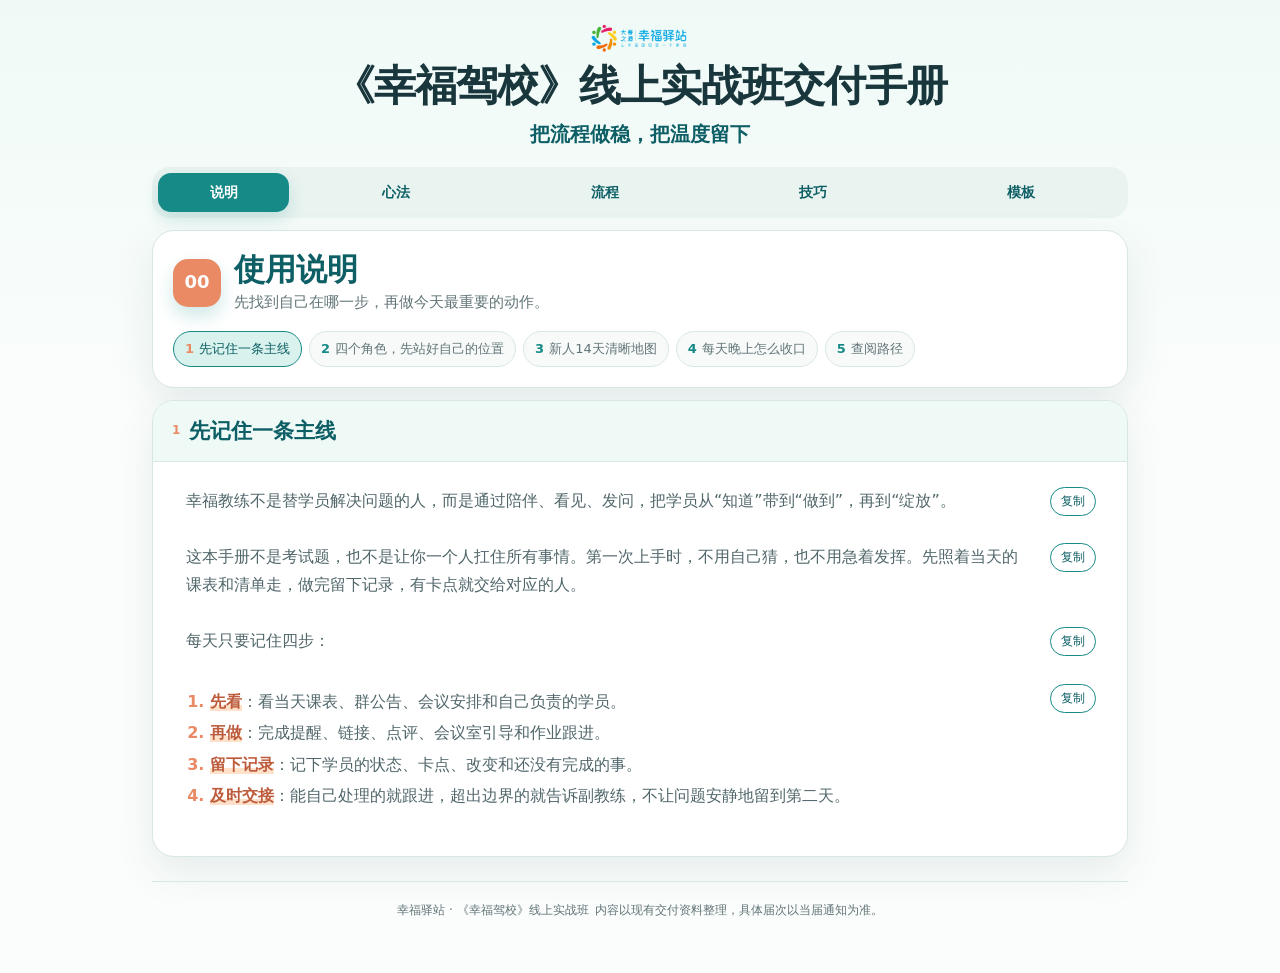
==== index.html @ 55f40688 "Add five academy template libraries to handbook" ====
<!doctype html><html lang="zh-CN"><head><meta charset="utf-8"><meta name="viewport" content="width=device-width,initial-scale=1"><meta name="description" content="幸福驿站《幸福驾校》线上实战班交付手册"><title>《幸福驾校》线上实战班交付手册</title><link rel="stylesheet" href="styles.css"></head><body><header class="site-header"><div class="header-inner"><img class="logo" src="幸福驿站logo.png" alt="幸福驿站 logo"><div class="header-title"><strong>《幸福驾校》线上实战班交付手册</strong><small>把流程做稳，把温度留下</small></div></div></header><main class="page-shell"><nav class="module-nav" aria-label="模块导航"><a href="#module-00" class="module-tab active" data-module-link="module-00" aria-label="使用说明">说明</a><a href="#module-01" class="module-tab" data-module-link="module-01" aria-label="心法、心态与理念">心法</a><a href="#module-02" class="module-tab" data-module-link="module-02" aria-label="流程与标准">流程</a><a href="#module-03" class="module-tab" data-module-link="module-03" aria-label="服务技巧">技巧</a><a href="#module-04" class="module-tab" data-module-link="module-04" aria-label="通用模板">模板</a></nav><section class="module-deck" id="module-deck"><article class="module-page active"><section class="module module-00" id="module-00"><div class="module-overview"><div class="module-heading"><div class="module-number">00</div><div><h2>使用说明</h2><p class="module-note">先找到自己在哪一步，再做今天最重要的动作。</p></div></div><nav class="submodule-nav" aria-label="使用说明小节导航"><a href="#module-00-part-1" class="submodule-tab active" data-submodule-link="module-00-part-1"><span>1</span>先记住一条主线</a><a href="#module-00-part-2" class="submodule-tab" data-submodule-link="module-00-part-2"><span>2</span>四个角色，先站好自己的位置</a><a href="#module-00-part-3" class="submodule-tab" data-submodule-link="module-00-part-3"><span>3</span>新人14天清晰地图</a><a href="#module-00-part-4" class="submodule-tab" data-submodule-link="module-00-part-4"><span>4</span>每天晚上怎么收口</a><a href="#module-00-part-5" class="submodule-tab" data-submodule-link="module-00-part-5"><span>5</span>查阅路径</a></nav></div><div class="submodule-deck"><article class="submodule-page active" id="module-00-part-1"><div class="submodule-title"><span>1</span><strong>先记住一条主线</strong></div><div class="submodule-body"><div class="copy-block "><p class="">幸福教练不是替学员解决问题的人，而是通过陪伴、看见、发问，把学员从“知道”带到“做到”，再到“绽放”。</p><button class="copy-btn" type="button" data-copy="%E5%B9%B8%E7%A6%8F%E6%95%99%E7%BB%83%E4%B8%8D%E6%98%AF%E6%9B%BF%E5%AD%A6%E5%91%98%E8%A7%A3%E5%86%B3%E9%97%AE%E9%A2%98%E7%9A%84%E4%BA%BA%EF%BC%8C%E8%80%8C%E6%98%AF%E9%80%9A%E8%BF%87%E9%99%AA%E4%BC%B4%E3%80%81%E7%9C%8B%E8%A7%81%E3%80%81%E5%8F%91%E9%97%AE%EF%BC%8C%E6%8A%8A%E5%AD%A6%E5%91%98%E4%BB%8E%E2%80%9C%E7%9F%A5%E9%81%93%E2%80%9D%E5%B8%A6%E5%88%B0%E2%80%9C%E5%81%9A%E5%88%B0%E2%80%9D%EF%BC%8C%E5%86%8D%E5%88%B0%E2%80%9C%E7%BB%BD%E6%94%BE%E2%80%9D%E3%80%82">复制</button></div>
<div class="copy-block "><p class="">这本手册不是考试题，也不是让你一个人扛住所有事情。第一次上手时，不用自己猜，也不用急着发挥。先照着当天的课表和清单走，做完留下记录，有卡点就交给对应的人。</p><button class="copy-btn" type="button" data-copy="%E8%BF%99%E6%9C%AC%E6%89%8B%E5%86%8C%E4%B8%8D%E6%98%AF%E8%80%83%E8%AF%95%E9%A2%98%EF%BC%8C%E4%B9%9F%E4%B8%8D%E6%98%AF%E8%AE%A9%E4%BD%A0%E4%B8%80%E4%B8%AA%E4%BA%BA%E6%89%9B%E4%BD%8F%E6%89%80%E6%9C%89%E4%BA%8B%E6%83%85%E3%80%82%E7%AC%AC%E4%B8%80%E6%AC%A1%E4%B8%8A%E6%89%8B%E6%97%B6%EF%BC%8C%E4%B8%8D%E7%94%A8%E8%87%AA%E5%B7%B1%E7%8C%9C%EF%BC%8C%E4%B9%9F%E4%B8%8D%E7%94%A8%E6%80%A5%E7%9D%80%E5%8F%91%E6%8C%A5%E3%80%82%E5%85%88%E7%85%A7%E7%9D%80%E5%BD%93%E5%A4%A9%E7%9A%84%E8%AF%BE%E8%A1%A8%E5%92%8C%E6%B8%85%E5%8D%95%E8%B5%B0%EF%BC%8C%E5%81%9A%E5%AE%8C%E7%95%99%E4%B8%8B%E8%AE%B0%E5%BD%95%EF%BC%8C%E6%9C%89%E5%8D%A1%E7%82%B9%E5%B0%B1%E4%BA%A4%E7%BB%99%E5%AF%B9%E5%BA%94%E7%9A%84%E4%BA%BA%E3%80%82">复制</button></div>
<div class="copy-block "><p class="">每天只要记住四步：</p><button class="copy-btn" type="button" data-copy="%E6%AF%8F%E5%A4%A9%E5%8F%AA%E8%A6%81%E8%AE%B0%E4%BD%8F%E5%9B%9B%E6%AD%A5%EF%BC%9A">复制</button></div>
<div class="copy-block "><ol><li><strong>先看</strong>：看当天课表、群公告、会议安排和自己负责的学员。</li><li><strong>再做</strong>：完成提醒、链接、点评、会议室引导和作业跟进。</li><li><strong>留下记录</strong>：记下学员的状态、卡点、改变和还没有完成的事。</li><li><strong>及时交接</strong>：能自己处理的就跟进，超出边界的就告诉副教练，不让问题安静地留到第二天。</li></ol><button class="copy-btn" type="button" data-copy="1.%20**%E5%85%88%E7%9C%8B**%EF%BC%9A%E7%9C%8B%E5%BD%93%E5%A4%A9%E8%AF%BE%E8%A1%A8%E3%80%81%E7%BE%A4%E5%85%AC%E5%91%8A%E3%80%81%E4%BC%9A%E8%AE%AE%E5%AE%89%E6%8E%92%E5%92%8C%E8%87%AA%E5%B7%B1%E8%B4%9F%E8%B4%A3%E7%9A%84%E5%AD%A6%E5%91%98%E3%80%82%0A2.%20**%E5%86%8D%E5%81%9A**%EF%BC%9A%E5%AE%8C%E6%88%90%E6%8F%90%E9%86%92%E3%80%81%E9%93%BE%E6%8E%A5%E3%80%81%E7%82%B9%E8%AF%84%E3%80%81%E4%BC%9A%E8%AE%AE%E5%AE%A4%E5%BC%95%E5%AF%BC%E5%92%8C%E4%BD%9C%E4%B8%9A%E8%B7%9F%E8%BF%9B%E3%80%82%0A3.%20**%E7%95%99%E4%B8%8B%E8%AE%B0%E5%BD%95**%EF%BC%9A%E8%AE%B0%E4%B8%8B%E5%AD%A6%E5%91%98%E7%9A%84%E7%8A%B6%E6%80%81%E3%80%81%E5%8D%A1%E7%82%B9%E3%80%81%E6%94%B9%E5%8F%98%E5%92%8C%E8%BF%98%E6%B2%A1%E6%9C%89%E5%AE%8C%E6%88%90%E7%9A%84%E4%BA%8B%E3%80%82%0A4.%20**%E5%8F%8A%E6%97%B6%E4%BA%A4%E6%8E%A5**%EF%BC%9A%E8%83%BD%E8%87%AA%E5%B7%B1%E5%A4%84%E7%90%86%E7%9A%84%E5%B0%B1%E8%B7%9F%E8%BF%9B%EF%BC%8C%E8%B6%85%E5%87%BA%E8%BE%B9%E7%95%8C%E7%9A%84%E5%B0%B1%E5%91%8A%E8%AF%89%E5%89%AF%E6%95%99%E7%BB%83%EF%BC%8C%E4%B8%8D%E8%AE%A9%E9%97%AE%E9%A2%98%E5%AE%89%E9%9D%99%E5%9C%B0%E7%95%99%E5%88%B0%E7%AC%AC%E4%BA%8C%E5%A4%A9%E3%80%82">复制</button></div></div></article><article class="submodule-page" id="module-00-part-2"><div class="submodule-title"><span>2</span><strong>四个角色，先站好自己的位置</strong></div><div class="submodule-body"><div class="copy-block "><ol><li><strong>总统筹</strong>：定方向、搭体系，也想办法让学员在学习里感到被看见、有参与、有收获。</li><li><strong>主教练</strong>：把方向排成一整期的交付计划，盯住关键节点，让大家知道现在做到哪一步。</li><li><strong>副教练</strong>：把计划变成每天能执行的动作，带着幸福教练练习、反馈和成长。</li><li><strong>幸福教练</strong>：走到学员身边，做好链接、提醒、点评、记录和上报。</li></ol><button class="copy-btn" type="button" data-copy="1.%20**%E6%80%BB%E7%BB%9F%E7%AD%B9**%EF%BC%9A%E5%AE%9A%E6%96%B9%E5%90%91%E3%80%81%E6%90%AD%E4%BD%93%E7%B3%BB%EF%BC%8C%E4%B9%9F%E6%83%B3%E5%8A%9E%E6%B3%95%E8%AE%A9%E5%AD%A6%E5%91%98%E5%9C%A8%E5%AD%A6%E4%B9%A0%E9%87%8C%E6%84%9F%E5%88%B0%E8%A2%AB%E7%9C%8B%E8%A7%81%E3%80%81%E6%9C%89%E5%8F%82%E4%B8%8E%E3%80%81%E6%9C%89%E6%94%B6%E8%8E%B7%E3%80%82%0A2.%20**%E4%B8%BB%E6%95%99%E7%BB%83**%EF%BC%9A%E6%8A%8A%E6%96%B9%E5%90%91%E6%8E%92%E6%88%90%E4%B8%80%E6%95%B4%E6%9C%9F%E7%9A%84%E4%BA%A4%E4%BB%98%E8%AE%A1%E5%88%92%EF%BC%8C%E7%9B%AF%E4%BD%8F%E5%85%B3%E9%94%AE%E8%8A%82%E7%82%B9%EF%BC%8C%E8%AE%A9%E5%A4%A7%E5%AE%B6%E7%9F%A5%E9%81%93%E7%8E%B0%E5%9C%A8%E5%81%9A%E5%88%B0%E5%93%AA%E4%B8%80%E6%AD%A5%E3%80%82%0A3.%20**%E5%89%AF%E6%95%99%E7%BB%83**%EF%BC%9A%E6%8A%8A%E8%AE%A1%E5%88%92%E5%8F%98%E6%88%90%E6%AF%8F%E5%A4%A9%E8%83%BD%E6%89%A7%E8%A1%8C%E7%9A%84%E5%8A%A8%E4%BD%9C%EF%BC%8C%E5%B8%A6%E7%9D%80%E5%B9%B8%E7%A6%8F%E6%95%99%E7%BB%83%E7%BB%83%E4%B9%A0%E3%80%81%E5%8F%8D%E9%A6%88%E5%92%8C%E6%88%90%E9%95%BF%E3%80%82%0A4.%20**%E5%B9%B8%E7%A6%8F%E6%95%99%E7%BB%83**%EF%BC%9A%E8%B5%B0%E5%88%B0%E5%AD%A6%E5%91%98%E8%BA%AB%E8%BE%B9%EF%BC%8C%E5%81%9A%E5%A5%BD%E9%93%BE%E6%8E%A5%E3%80%81%E6%8F%90%E9%86%92%E3%80%81%E7%82%B9%E8%AF%84%E3%80%81%E8%AE%B0%E5%BD%95%E5%92%8C%E4%B8%8A%E6%8A%A5%E3%80%82">复制</button></div>
<div class="copy-block "><p class="">不知道怎么做时，先问自己：“这是我的职责吗？手册里有没有现成动作？我需要找谁确认？”先查、再问、再行动，不临时定规则，也不替别人做决定。</p><button class="copy-btn" type="button" data-copy="%E4%B8%8D%E7%9F%A5%E9%81%93%E6%80%8E%E4%B9%88%E5%81%9A%E6%97%B6%EF%BC%8C%E5%85%88%E9%97%AE%E8%87%AA%E5%B7%B1%EF%BC%9A%E2%80%9C%E8%BF%99%E6%98%AF%E6%88%91%E7%9A%84%E8%81%8C%E8%B4%A3%E5%90%97%EF%BC%9F%E6%89%8B%E5%86%8C%E9%87%8C%E6%9C%89%E6%B2%A1%E6%9C%89%E7%8E%B0%E6%88%90%E5%8A%A8%E4%BD%9C%EF%BC%9F%E6%88%91%E9%9C%80%E8%A6%81%E6%89%BE%E8%B0%81%E7%A1%AE%E8%AE%A4%EF%BC%9F%E2%80%9D%E5%85%88%E6%9F%A5%E3%80%81%E5%86%8D%E9%97%AE%E3%80%81%E5%86%8D%E8%A1%8C%E5%8A%A8%EF%BC%8C%E4%B8%8D%E4%B8%B4%E6%97%B6%E5%AE%9A%E8%A7%84%E5%88%99%EF%BC%8C%E4%B9%9F%E4%B8%8D%E6%9B%BF%E5%88%AB%E4%BA%BA%E5%81%9A%E5%86%B3%E5%AE%9A%E3%80%82">复制</button></div></div></article><article class="submodule-page" id="module-00-part-3"><div class="submodule-title"><span>3</span><strong>新人14天清晰地图</strong></div><div class="submodule-body"><div class="copy-block "><p class="">下面是一张帮助新人找方向的动作地图，不替代当届课表；当天课程和通知怎么安排，就按当届安排执行。你只要知道自己现在处在哪一段，就不容易乱想、乱做。</p><button class="copy-btn" type="button" data-copy="%E4%B8%8B%E9%9D%A2%E6%98%AF%E4%B8%80%E5%BC%A0%E5%B8%AE%E5%8A%A9%E6%96%B0%E4%BA%BA%E6%89%BE%E6%96%B9%E5%90%91%E7%9A%84%E5%8A%A8%E4%BD%9C%E5%9C%B0%E5%9B%BE%EF%BC%8C%E4%B8%8D%E6%9B%BF%E4%BB%A3%E5%BD%93%E5%B1%8A%E8%AF%BE%E8%A1%A8%EF%BC%9B%E5%BD%93%E5%A4%A9%E8%AF%BE%E7%A8%8B%E5%92%8C%E9%80%9A%E7%9F%A5%E6%80%8E%E4%B9%88%E5%AE%89%E6%8E%92%EF%BC%8C%E5%B0%B1%E6%8C%89%E5%BD%93%E5%B1%8A%E5%AE%89%E6%8E%92%E6%89%A7%E8%A1%8C%E3%80%82%E4%BD%A0%E5%8F%AA%E8%A6%81%E7%9F%A5%E9%81%93%E8%87%AA%E5%B7%B1%E7%8E%B0%E5%9C%A8%E5%A4%84%E5%9C%A8%E5%93%AA%E4%B8%80%E6%AE%B5%EF%BC%8C%E5%B0%B1%E4%B8%8D%E5%AE%B9%E6%98%93%E4%B9%B1%E6%83%B3%E3%80%81%E4%B9%B1%E5%81%9A%E3%80%82">复制</button></div>
<div class="copy-block "><ol><li><strong>第1天：先认识路</strong>。熟悉团队、课表、群规、会议室和自己的负责范围，知道遇到不同事情找谁。</li><li><strong>第2天：把人接上车</strong>。确认学员进群、昵称、资料和联系方式，让学员知道有人跟进、有人答疑。</li><li><strong>第3天：把学习入口讲清楚</strong>。带学员找到课程、作业、提交入口和回放，不让学员因为不会操作掉队。</li><li><strong>第4天：第一次跟进</strong>。看参会和作业状态，主动问一句“今天哪里顺、哪里卡”，先建立真实链接。</li><li><strong>第5天：练一次具体点评</strong>。不说空话，只找一个人、一个优点、一个真实场景，把看见说出来。</li><li><strong>第6天：练习发问</strong>。遇到学员抱怨时，先接住，再把问题带回场景、目标和自己的一个小动作。</li><li><strong>第7天：做一次阶段复盘</strong>。把一周里学员的参与、卡点和改变整理出来，该补的人补上，该上报的上报。</li><li><strong>第8天：陪学员把动作做出来</strong>。关注“听课—回家实践—反馈—再调整”，不只看学员有没有听课。</li><li><strong>第9天：把卡点送到合适的地方</strong>。需要拆解就引导答疑会议室，需要对标就引导榜样会议室，需要消化就带到小组复盘。</li><li><strong>第10天：开始找改变</strong>。从群里、作业、会议室和复盘中，记录学员真实发生的小变化。</li><li><strong>第11天：把改变说具体</strong>。分清是认知变了、动作变了、关系变了，还是开始带动别人，不急着给结论。</li><li><strong>第12天：练习协同</strong>。和副教练、榜样官、统计、主持或文案岗位完成一次清楚交接，知道信息怎样传到位。</li><li><strong>第13天：准备结营</strong>。回看学员成长轨迹，补齐档案、素材、点评和未闭环事项。</li><li><strong>第14天：把成果交出去</strong>。陪学员完成结营收尾，完成资料、问题、素材和经验交接，让这次服务有始有终。</li></ol><button class="copy-btn" type="button" data-copy="1.%20**%E7%AC%AC1%E5%A4%A9%EF%BC%9A%E5%85%88%E8%AE%A4%E8%AF%86%E8%B7%AF**%E3%80%82%E7%86%9F%E6%82%89%E5%9B%A2%E9%98%9F%E3%80%81%E8%AF%BE%E8%A1%A8%E3%80%81%E7%BE%A4%E8%A7%84%E3%80%81%E4%BC%9A%E8%AE%AE%E5%AE%A4%E5%92%8C%E8%87%AA%E5%B7%B1%E7%9A%84%E8%B4%9F%E8%B4%A3%E8%8C%83%E5%9B%B4%EF%BC%8C%E7%9F%A5%E9%81%93%E9%81%87%E5%88%B0%E4%B8%8D%E5%90%8C%E4%BA%8B%E6%83%85%E6%89%BE%E8%B0%81%E3%80%82%0A2.%20**%E7%AC%AC2%E5%A4%A9%EF%BC%9A%E6%8A%8A%E4%BA%BA%E6%8E%A5%E4%B8%8A%E8%BD%A6**%E3%80%82%E7%A1%AE%E8%AE%A4%E5%AD%A6%E5%91%98%E8%BF%9B%E7%BE%A4%E3%80%81%E6%98%B5%E7%A7%B0%E3%80%81%E8%B5%84%E6%96%99%E5%92%8C%E8%81%94%E7%B3%BB%E6%96%B9%E5%BC%8F%EF%BC%8C%E8%AE%A9%E5%AD%A6%E5%91%98%E7%9F%A5%E9%81%93%E6%9C%89%E4%BA%BA%E8%B7%9F%E8%BF%9B%E3%80%81%E6%9C%89%E4%BA%BA%E7%AD%94%E7%96%91%E3%80%82%0A3.%20**%E7%AC%AC3%E5%A4%A9%EF%BC%9A%E6%8A%8A%E5%AD%A6%E4%B9%A0%E5%85%A5%E5%8F%A3%E8%AE%B2%E6%B8%85%E6%A5%9A**%E3%80%82%E5%B8%A6%E5%AD%A6%E5%91%98%E6%89%BE%E5%88%B0%E8%AF%BE%E7%A8%8B%E3%80%81%E4%BD%9C%E4%B8%9A%E3%80%81%E6%8F%90%E4%BA%A4%E5%85%A5%E5%8F%A3%E5%92%8C%E5%9B%9E%E6%94%BE%EF%BC%8C%E4%B8%8D%E8%AE%A9%E5%AD%A6%E5%91%98%E5%9B%A0%E4%B8%BA%E4%B8%8D%E4%BC%9A%E6%93%8D%E4%BD%9C%E6%8E%89%E9%98%9F%E3%80%82%0A4.%20**%E7%AC%AC4%E5%A4%A9%EF%BC%9A%E7%AC%AC%E4%B8%80%E6%AC%A1%E8%B7%9F%E8%BF%9B**%E3%80%82%E7%9C%8B%E5%8F%82%E4%BC%9A%E5%92%8C%E4%BD%9C%E4%B8%9A%E7%8A%B6%E6%80%81%EF%BC%8C%E4%B8%BB%E5%8A%A8%E9%97%AE%E4%B8%80%E5%8F%A5%E2%80%9C%E4%BB%8A%E5%A4%A9%E5%93%AA%E9%87%8C%E9%A1%BA%E3%80%81%E5%93%AA%E9%87%8C%E5%8D%A1%E2%80%9D%EF%BC%8C%E5%85%88%E5%BB%BA%E7%AB%8B%E7%9C%9F%E5%AE%9E%E9%93%BE%E6%8E%A5%E3%80%82%0A5.%20**%E7%AC%AC5%E5%A4%A9%EF%BC%9A%E7%BB%83%E4%B8%80%E6%AC%A1%E5%85%B7%E4%BD%93%E7%82%B9%E8%AF%84**%E3%80%82%E4%B8%8D%E8%AF%B4%E7%A9%BA%E8%AF%9D%EF%BC%8C%E5%8F%AA%E6%89%BE%E4%B8%80%E4%B8%AA%E4%BA%BA%E3%80%81%E4%B8%80%E4%B8%AA%E4%BC%98%E7%82%B9%E3%80%81%E4%B8%80%E4%B8%AA%E7%9C%9F%E5%AE%9E%E5%9C%BA%E6%99%AF%EF%BC%8C%E6%8A%8A%E7%9C%8B%E8%A7%81%E8%AF%B4%E5%87%BA%E6%9D%A5%E3%80%82%0A6.%20**%E7%AC%AC6%E5%A4%A9%EF%BC%9A%E7%BB%83%E4%B9%A0%E5%8F%91%E9%97%AE**%E3%80%82%E9%81%87%E5%88%B0%E5%AD%A6%E5%91%98%E6%8A%B1%E6%80%A8%E6%97%B6%EF%BC%8C%E5%85%88%E6%8E%A5%E4%BD%8F%EF%BC%8C%E5%86%8D%E6%8A%8A%E9%97%AE%E9%A2%98%E5%B8%A6%E5%9B%9E%E5%9C%BA%E6%99%AF%E3%80%81%E7%9B%AE%E6%A0%87%E5%92%8C%E8%87%AA%E5%B7%B1%E7%9A%84%E4%B8%80%E4%B8%AA%E5%B0%8F%E5%8A%A8%E4%BD%9C%E3%80%82%0A7.%20**%E7%AC%AC7%E5%A4%A9%EF%BC%9A%E5%81%9A%E4%B8%80%E6%AC%A1%E9%98%B6%E6%AE%B5%E5%A4%8D%E7%9B%98**%E3%80%82%E6%8A%8A%E4%B8%80%E5%91%A8%E9%87%8C%E5%AD%A6%E5%91%98%E7%9A%84%E5%8F%82%E4%B8%8E%E3%80%81%E5%8D%A1%E7%82%B9%E5%92%8C%E6%94%B9%E5%8F%98%E6%95%B4%E7%90%86%E5%87%BA%E6%9D%A5%EF%BC%8C%E8%AF%A5%E8%A1%A5%E7%9A%84%E4%BA%BA%E8%A1%A5%E4%B8%8A%EF%BC%8C%E8%AF%A5%E4%B8%8A%E6%8A%A5%E7%9A%84%E4%B8%8A%E6%8A%A5%E3%80%82%0A8.%20**%E7%AC%AC8%E5%A4%A9%EF%BC%9A%E9%99%AA%E5%AD%A6%E5%91%98%E6%8A%8A%E5%8A%A8%E4%BD%9C%E5%81%9A%E5%87%BA%E6%9D%A5**%E3%80%82%E5%85%B3%E6%B3%A8%E2%80%9C%E5%90%AC%E8%AF%BE%E2%80%94%E5%9B%9E%E5%AE%B6%E5%AE%9E%E8%B7%B5%E2%80%94%E5%8F%8D%E9%A6%88%E2%80%94%E5%86%8D%E8%B0%83%E6%95%B4%E2%80%9D%EF%BC%8C%E4%B8%8D%E5%8F%AA%E7%9C%8B%E5%AD%A6%E5%91%98%E6%9C%89%E6%B2%A1%E6%9C%89%E5%90%AC%E8%AF%BE%E3%80%82%0A9.%20**%E7%AC%AC9%E5%A4%A9%EF%BC%9A%E6%8A%8A%E5%8D%A1%E7%82%B9%E9%80%81%E5%88%B0%E5%90%88%E9%80%82%E7%9A%84%E5%9C%B0%E6%96%B9**%E3%80%82%E9%9C%80%E8%A6%81%E6%8B%86%E8%A7%A3%E5%B0%B1%E5%BC%95%E5%AF%BC%E7%AD%94%E7%96%91%E4%BC%9A%E8%AE%AE%E5%AE%A4%EF%BC%8C%E9%9C%80%E8%A6%81%E5%AF%B9%E6%A0%87%E5%B0%B1%E5%BC%95%E5%AF%BC%E6%A6%9C%E6%A0%B7%E4%BC%9A%E8%AE%AE%E5%AE%A4%EF%BC%8C%E9%9C%80%E8%A6%81%E6%B6%88%E5%8C%96%E5%B0%B1%E5%B8%A6%E5%88%B0%E5%B0%8F%E7%BB%84%E5%A4%8D%E7%9B%98%E3%80%82%0A10.%20**%E7%AC%AC10%E5%A4%A9%EF%BC%9A%E5%BC%80%E5%A7%8B%E6%89%BE%E6%94%B9%E5%8F%98**%E3%80%82%E4%BB%8E%E7%BE%A4%E9%87%8C%E3%80%81%E4%BD%9C%E4%B8%9A%E3%80%81%E4%BC%9A%E8%AE%AE%E5%AE%A4%E5%92%8C%E5%A4%8D%E7%9B%98%E4%B8%AD%EF%BC%8C%E8%AE%B0%E5%BD%95%E5%AD%A6%E5%91%98%E7%9C%9F%E5%AE%9E%E5%8F%91%E7%94%9F%E7%9A%84%E5%B0%8F%E5%8F%98%E5%8C%96%E3%80%82%0A11.%20**%E7%AC%AC11%E5%A4%A9%EF%BC%9A%E6%8A%8A%E6%94%B9%E5%8F%98%E8%AF%B4%E5%85%B7%E4%BD%93**%E3%80%82%E5%88%86%E6%B8%85%E6%98%AF%E8%AE%A4%E7%9F%A5%E5%8F%98%E4%BA%86%E3%80%81%E5%8A%A8%E4%BD%9C%E5%8F%98%E4%BA%86%E3%80%81%E5%85%B3%E7%B3%BB%E5%8F%98%E4%BA%86%EF%BC%8C%E8%BF%98%E6%98%AF%E5%BC%80%E5%A7%8B%E5%B8%A6%E5%8A%A8%E5%88%AB%E4%BA%BA%EF%BC%8C%E4%B8%8D%E6%80%A5%E7%9D%80%E7%BB%99%E7%BB%93%E8%AE%BA%E3%80%82%0A12.%20**%E7%AC%AC12%E5%A4%A9%EF%BC%9A%E7%BB%83%E4%B9%A0%E5%8D%8F%E5%90%8C**%E3%80%82%E5%92%8C%E5%89%AF%E6%95%99%E7%BB%83%E3%80%81%E6%A6%9C%E6%A0%B7%E5%AE%98%E3%80%81%E7%BB%9F%E8%AE%A1%E3%80%81%E4%B8%BB%E6%8C%81%E6%88%96%E6%96%87%E6%A1%88%E5%B2%97%E4%BD%8D%E5%AE%8C%E6%88%90%E4%B8%80%E6%AC%A1%E6%B8%85%E6%A5%9A%E4%BA%A4%E6%8E%A5%EF%BC%8C%E7%9F%A5%E9%81%93%E4%BF%A1%E6%81%AF%E6%80%8E%E6%A0%B7%E4%BC%A0%E5%88%B0%E4%BD%8D%E3%80%82%0A13.%20**%E7%AC%AC13%E5%A4%A9%EF%BC%9A%E5%87%86%E5%A4%87%E7%BB%93%E8%90%A5**%E3%80%82%E5%9B%9E%E7%9C%8B%E5%AD%A6%E5%91%98%E6%88%90%E9%95%BF%E8%BD%A8%E8%BF%B9%EF%BC%8C%E8%A1%A5%E9%BD%90%E6%A1%A3%E6%A1%88%E3%80%81%E7%B4%A0%E6%9D%90%E3%80%81%E7%82%B9%E8%AF%84%E5%92%8C%E6%9C%AA%E9%97%AD%E7%8E%AF%E4%BA%8B%E9%A1%B9%E3%80%82%0A14.%20**%E7%AC%AC14%E5%A4%A9%EF%BC%9A%E6%8A%8A%E6%88%90%E6%9E%9C%E4%BA%A4%E5%87%BA%E5%8E%BB**%E3%80%82%E9%99%AA%E5%AD%A6%E5%91%98%E5%AE%8C%E6%88%90%E7%BB%93%E8%90%A5%E6%94%B6%E5%B0%BE%EF%BC%8C%E5%AE%8C%E6%88%90%E8%B5%84%E6%96%99%E3%80%81%E9%97%AE%E9%A2%98%E3%80%81%E7%B4%A0%E6%9D%90%E5%92%8C%E7%BB%8F%E9%AA%8C%E4%BA%A4%E6%8E%A5%EF%BC%8C%E8%AE%A9%E8%BF%99%E6%AC%A1%E6%9C%8D%E5%8A%A1%E6%9C%89%E5%A7%8B%E6%9C%89%E7%BB%88%E3%80%82">复制</button></div></div></article><article class="submodule-page" id="module-00-part-4"><div class="submodule-title"><span>4</span><strong>每天晚上怎么收口</strong></div><div class="submodule-body"><div class="copy-block "><p class="">白天的动作做完，晚上不要把事情带着睡。复盘前提醒学员参加，复盘中留意真实收获和卡点，复盘后完成下面四件事：</p><button class="copy-btn" type="button" data-copy="%E7%99%BD%E5%A4%A9%E7%9A%84%E5%8A%A8%E4%BD%9C%E5%81%9A%E5%AE%8C%EF%BC%8C%E6%99%9A%E4%B8%8A%E4%B8%8D%E8%A6%81%E6%8A%8A%E4%BA%8B%E6%83%85%E5%B8%A6%E7%9D%80%E7%9D%A1%E3%80%82%E5%A4%8D%E7%9B%98%E5%89%8D%E6%8F%90%E9%86%92%E5%AD%A6%E5%91%98%E5%8F%82%E5%8A%A0%EF%BC%8C%E5%A4%8D%E7%9B%98%E4%B8%AD%E7%95%99%E6%84%8F%E7%9C%9F%E5%AE%9E%E6%94%B6%E8%8E%B7%E5%92%8C%E5%8D%A1%E7%82%B9%EF%BC%8C%E5%A4%8D%E7%9B%98%E5%90%8E%E5%AE%8C%E6%88%90%E4%B8%8B%E9%9D%A2%E5%9B%9B%E4%BB%B6%E4%BA%8B%EF%BC%9A">复制</button></div>
<div class="copy-block "><ol><li>记下一位今天被看见的学员，以及一个具体细节。</li><li>记下一位需要继续跟进的学员，以及目前卡在哪里。</li><li>写清明天自己的一个重点动作，不给自己列一长串任务。</li><li>把未解决的问题、学员变化和榜样素材交给对应负责人；当届有明确关群时间，就在关群前完成交接。</li></ol><button class="copy-btn" type="button" data-copy="1.%20%E8%AE%B0%E4%B8%8B%E4%B8%80%E4%BD%8D%E4%BB%8A%E5%A4%A9%E8%A2%AB%E7%9C%8B%E8%A7%81%E7%9A%84%E5%AD%A6%E5%91%98%EF%BC%8C%E4%BB%A5%E5%8F%8A%E4%B8%80%E4%B8%AA%E5%85%B7%E4%BD%93%E7%BB%86%E8%8A%82%E3%80%82%0A2.%20%E8%AE%B0%E4%B8%8B%E4%B8%80%E4%BD%8D%E9%9C%80%E8%A6%81%E7%BB%A7%E7%BB%AD%E8%B7%9F%E8%BF%9B%E7%9A%84%E5%AD%A6%E5%91%98%EF%BC%8C%E4%BB%A5%E5%8F%8A%E7%9B%AE%E5%89%8D%E5%8D%A1%E5%9C%A8%E5%93%AA%E9%87%8C%E3%80%82%0A3.%20%E5%86%99%E6%B8%85%E6%98%8E%E5%A4%A9%E8%87%AA%E5%B7%B1%E7%9A%84%E4%B8%80%E4%B8%AA%E9%87%8D%E7%82%B9%E5%8A%A8%E4%BD%9C%EF%BC%8C%E4%B8%8D%E7%BB%99%E8%87%AA%E5%B7%B1%E5%88%97%E4%B8%80%E9%95%BF%E4%B8%B2%E4%BB%BB%E5%8A%A1%E3%80%82%0A4.%20%E6%8A%8A%E6%9C%AA%E8%A7%A3%E5%86%B3%E7%9A%84%E9%97%AE%E9%A2%98%E3%80%81%E5%AD%A6%E5%91%98%E5%8F%98%E5%8C%96%E5%92%8C%E6%A6%9C%E6%A0%B7%E7%B4%A0%E6%9D%90%E4%BA%A4%E7%BB%99%E5%AF%B9%E5%BA%94%E8%B4%9F%E8%B4%A3%E4%BA%BA%EF%BC%9B%E5%BD%93%E5%B1%8A%E6%9C%89%E6%98%8E%E7%A1%AE%E5%85%B3%E7%BE%A4%E6%97%B6%E9%97%B4%EF%BC%8C%E5%B0%B1%E5%9C%A8%E5%85%B3%E7%BE%A4%E5%89%8D%E5%AE%8C%E6%88%90%E4%BA%A4%E6%8E%A5%E3%80%82">复制</button></div>
<div class="copy-block "><p class="">晚上收口不是为了写得漂亮，而是让第二天接着做时，不用重新猜一遍。</p><button class="copy-btn" type="button" data-copy="%E6%99%9A%E4%B8%8A%E6%94%B6%E5%8F%A3%E4%B8%8D%E6%98%AF%E4%B8%BA%E4%BA%86%E5%86%99%E5%BE%97%E6%BC%82%E4%BA%AE%EF%BC%8C%E8%80%8C%E6%98%AF%E8%AE%A9%E7%AC%AC%E4%BA%8C%E5%A4%A9%E6%8E%A5%E7%9D%80%E5%81%9A%E6%97%B6%EF%BC%8C%E4%B8%8D%E7%94%A8%E9%87%8D%E6%96%B0%E7%8C%9C%E4%B8%80%E9%81%8D%E3%80%82">复制</button></div></div></article><article class="submodule-page" id="module-00-part-5"><div class="submodule-title"><span>5</span><strong>查阅路径</strong></div><div class="submodule-body"><div class="copy-block "><ol><li><strong>第一次上岗</strong>：先看本页，再看“第一部分·心法”和“第二部分·开营前与科目一”。</li><li><strong>今天不知道做什么</strong>：先查“第二部分·每日交付节奏”和“第四部分·每日幸福教练检查表”。</li><li><strong>学员有卡点</strong>：查“第三部分·服务技巧”，再把学员送到答疑、榜样或复盘会议室。</li><li><strong>需要和别人配合</strong>：查“第二部分·关键岗位协同”，看清楚谁负责、什么时候交、交到什么程度。</li><li><strong>晚上要收口</strong>：用“每日检查表”“学员跟进记录”和“幸福教练复盘”留下明天能接着用的信息。</li><li><strong>结营要交接</strong>：查“第二部分·科目四、结营与验收”和“第四部分·结营与交接模板”。</li></ol><button class="copy-btn" type="button" data-copy="1.%20**%E7%AC%AC%E4%B8%80%E6%AC%A1%E4%B8%8A%E5%B2%97**%EF%BC%9A%E5%85%88%E7%9C%8B%E6%9C%AC%E9%A1%B5%EF%BC%8C%E5%86%8D%E7%9C%8B%E2%80%9C%E7%AC%AC%E4%B8%80%E9%83%A8%E5%88%86%C2%B7%E5%BF%83%E6%B3%95%E2%80%9D%E5%92%8C%E2%80%9C%E7%AC%AC%E4%BA%8C%E9%83%A8%E5%88%86%C2%B7%E5%BC%80%E8%90%A5%E5%89%8D%E4%B8%8E%E7%A7%91%E7%9B%AE%E4%B8%80%E2%80%9D%E3%80%82%0A2.%20**%E4%BB%8A%E5%A4%A9%E4%B8%8D%E7%9F%A5%E9%81%93%E5%81%9A%E4%BB%80%E4%B9%88**%EF%BC%9A%E5%85%88%E6%9F%A5%E2%80%9C%E7%AC%AC%E4%BA%8C%E9%83%A8%E5%88%86%C2%B7%E6%AF%8F%E6%97%A5%E4%BA%A4%E4%BB%98%E8%8A%82%E5%A5%8F%E2%80%9D%E5%92%8C%E2%80%9C%E7%AC%AC%E5%9B%9B%E9%83%A8%E5%88%86%C2%B7%E6%AF%8F%E6%97%A5%E5%B9%B8%E7%A6%8F%E6%95%99%E7%BB%83%E6%A3%80%E6%9F%A5%E8%A1%A8%E2%80%9D%E3%80%82%0A3.%20**%E5%AD%A6%E5%91%98%E6%9C%89%E5%8D%A1%E7%82%B9**%EF%BC%9A%E6%9F%A5%E2%80%9C%E7%AC%AC%E4%B8%89%E9%83%A8%E5%88%86%C2%B7%E6%9C%8D%E5%8A%A1%E6%8A%80%E5%B7%A7%E2%80%9D%EF%BC%8C%E5%86%8D%E6%8A%8A%E5%AD%A6%E5%91%98%E9%80%81%E5%88%B0%E7%AD%94%E7%96%91%E3%80%81%E6%A6%9C%E6%A0%B7%E6%88%96%E5%A4%8D%E7%9B%98%E4%BC%9A%E8%AE%AE%E5%AE%A4%E3%80%82%0A4.%20**%E9%9C%80%E8%A6%81%E5%92%8C%E5%88%AB%E4%BA%BA%E9%85%8D%E5%90%88**%EF%BC%9A%E6%9F%A5%E2%80%9C%E7%AC%AC%E4%BA%8C%E9%83%A8%E5%88%86%C2%B7%E5%85%B3%E9%94%AE%E5%B2%97%E4%BD%8D%E5%8D%8F%E5%90%8C%E2%80%9D%EF%BC%8C%E7%9C%8B%E6%B8%85%E6%A5%9A%E8%B0%81%E8%B4%9F%E8%B4%A3%E3%80%81%E4%BB%80%E4%B9%88%E6%97%B6%E5%80%99%E4%BA%A4%E3%80%81%E4%BA%A4%E5%88%B0%E4%BB%80%E4%B9%88%E7%A8%8B%E5%BA%A6%E3%80%82%0A5.%20**%E6%99%9A%E4%B8%8A%E8%A6%81%E6%94%B6%E5%8F%A3**%EF%BC%9A%E7%94%A8%E2%80%9C%E6%AF%8F%E6%97%A5%E6%A3%80%E6%9F%A5%E8%A1%A8%E2%80%9D%E2%80%9C%E5%AD%A6%E5%91%98%E8%B7%9F%E8%BF%9B%E8%AE%B0%E5%BD%95%E2%80%9D%E5%92%8C%E2%80%9C%E5%B9%B8%E7%A6%8F%E6%95%99%E7%BB%83%E5%A4%8D%E7%9B%98%E2%80%9D%E7%95%99%E4%B8%8B%E6%98%8E%E5%A4%A9%E8%83%BD%E6%8E%A5%E7%9D%80%E7%94%A8%E7%9A%84%E4%BF%A1%E6%81%AF%E3%80%82%0A6.%20**%E7%BB%93%E8%90%A5%E8%A6%81%E4%BA%A4%E6%8E%A5**%EF%BC%9A%E6%9F%A5%E2%80%9C%E7%AC%AC%E4%BA%8C%E9%83%A8%E5%88%86%C2%B7%E7%A7%91%E7%9B%AE%E5%9B%9B%E3%80%81%E7%BB%93%E8%90%A5%E4%B8%8E%E9%AA%8C%E6%94%B6%E2%80%9D%E5%92%8C%E2%80%9C%E7%AC%AC%E5%9B%9B%E9%83%A8%E5%88%86%C2%B7%E7%BB%93%E8%90%A5%E4%B8%8E%E4%BA%A4%E6%8E%A5%E6%A8%A1%E6%9D%BF%E2%80%9D%E3%80%82">复制</button></div></div></article></div></section></article><article class="module-page"><section class="module module-01" id="module-01"><div class="module-overview"><div class="module-heading"><div class="module-number">01</div><div><h2>心法、心态与理念</h2><p class="module-note">先把自己站稳，再陪学员走稳。</p></div></div><nav class="submodule-nav" aria-label="心法、心态与理念小节导航"><a href="#module-01-part-1" class="submodule-tab active" data-submodule-link="module-01-part-1"><span>1</span>幸福教练是谁</a><a href="#module-01-part-2" class="submodule-tab" data-submodule-link="module-01-part-2"><span>2</span>三不三要</a><a href="#module-01-part-3" class="submodule-tab" data-submodule-link="module-01-part-3"><span>3</span>三心、五种底层思维</a><a href="#module-01-part-4" class="submodule-tab" data-submodule-link="module-01-part-4"><span>4</span>幸福驾校四科目模型</a><a href="#module-01-part-5" class="submodule-tab" data-submodule-link="module-01-part-5"><span>5</span>服务边界</a><a href="#module-01-part-6" class="submodule-tab" data-submodule-link="module-01-part-6"><span>6</span>从学习者到幸福教练：先走过，再陪伴</a><a href="#module-01-part-7" class="submodule-tab" data-submodule-link="module-01-part-7"><span>7</span>语言温度：标准清楚，表达柔和</a></nav></div><div class="submodule-deck"><article class="submodule-page active" id="module-01-part-1"><div class="submodule-title"><span>1</span><strong>幸福教练是谁</strong></div><div class="submodule-body"><div class="copy-block "><p class="">幸福教练是实战班交付体系的最小执行单元，也是学员每天最容易接触到的一线交付者。</p><button class="copy-btn" type="button" data-copy="%E5%B9%B8%E7%A6%8F%E6%95%99%E7%BB%83%E6%98%AF%E5%AE%9E%E6%88%98%E7%8F%AD%E4%BA%A4%E4%BB%98%E4%BD%93%E7%B3%BB%E7%9A%84%E6%9C%80%E5%B0%8F%E6%89%A7%E8%A1%8C%E5%8D%95%E5%85%83%EF%BC%8C%E4%B9%9F%E6%98%AF%E5%AD%A6%E5%91%98%E6%AF%8F%E5%A4%A9%E6%9C%80%E5%AE%B9%E6%98%93%E6%8E%A5%E8%A7%A6%E5%88%B0%E7%9A%84%E4%B8%80%E7%BA%BF%E4%BA%A4%E4%BB%98%E8%80%85%E3%80%82">复制</button></div>
<div class="copy-block "><ul><li>一线交付者：一名教练背后，是一组家庭、一段段关系和一份份信任。</li><li>第一触达人：主教练负责统筹，副教练负责托举，但学员每天看到的，往往是幸福教练的链接、点评、提醒和陪伴。</li><li>人才培养单元：幸福教练不是临时帮忙，而是副教练、主教练和总统筹的人才池。</li><li>成长路径：幸福教练 → 副教练 → 主教练 → 总统筹。</li></ul><button class="copy-btn" type="button" data-copy="%E2%80%A2%20%E4%B8%80%E7%BA%BF%E4%BA%A4%E4%BB%98%E8%80%85%EF%BC%9A%E4%B8%80%E5%90%8D%E6%95%99%E7%BB%83%E8%83%8C%E5%90%8E%EF%BC%8C%E6%98%AF%E4%B8%80%E7%BB%84%E5%AE%B6%E5%BA%AD%E3%80%81%E4%B8%80%E6%AE%B5%E6%AE%B5%E5%85%B3%E7%B3%BB%E5%92%8C%E4%B8%80%E4%BB%BD%E4%BB%BD%E4%BF%A1%E4%BB%BB%E3%80%82%0A%E2%80%A2%20%E7%AC%AC%E4%B8%80%E8%A7%A6%E8%BE%BE%E4%BA%BA%EF%BC%9A%E4%B8%BB%E6%95%99%E7%BB%83%E8%B4%9F%E8%B4%A3%E7%BB%9F%E7%AD%B9%EF%BC%8C%E5%89%AF%E6%95%99%E7%BB%83%E8%B4%9F%E8%B4%A3%E6%89%98%E4%B8%BE%EF%BC%8C%E4%BD%86%E5%AD%A6%E5%91%98%E6%AF%8F%E5%A4%A9%E7%9C%8B%E5%88%B0%E7%9A%84%EF%BC%8C%E5%BE%80%E5%BE%80%E6%98%AF%E5%B9%B8%E7%A6%8F%E6%95%99%E7%BB%83%E7%9A%84%E9%93%BE%E6%8E%A5%E3%80%81%E7%82%B9%E8%AF%84%E3%80%81%E6%8F%90%E9%86%92%E5%92%8C%E9%99%AA%E4%BC%B4%E3%80%82%0A%E2%80%A2%20%E4%BA%BA%E6%89%8D%E5%9F%B9%E5%85%BB%E5%8D%95%E5%85%83%EF%BC%9A%E5%B9%B8%E7%A6%8F%E6%95%99%E7%BB%83%E4%B8%8D%E6%98%AF%E4%B8%B4%E6%97%B6%E5%B8%AE%E5%BF%99%EF%BC%8C%E8%80%8C%E6%98%AF%E5%89%AF%E6%95%99%E7%BB%83%E3%80%81%E4%B8%BB%E6%95%99%E7%BB%83%E5%92%8C%E6%80%BB%E7%BB%9F%E7%AD%B9%E7%9A%84%E4%BA%BA%E6%89%8D%E6%B1%A0%E3%80%82%0A%E2%80%A2%20%E6%88%90%E9%95%BF%E8%B7%AF%E5%BE%84%EF%BC%9A%E5%B9%B8%E7%A6%8F%E6%95%99%E7%BB%83%20%E2%86%92%20%E5%89%AF%E6%95%99%E7%BB%83%20%E2%86%92%20%E4%B8%BB%E6%95%99%E7%BB%83%20%E2%86%92%20%E6%80%BB%E7%BB%9F%E7%AD%B9%E3%80%82">复制</button></div></div></article><article class="submodule-page" id="module-01-part-2"><div class="submodule-title"><span>2</span><strong>三不三要</strong></div><div class="submodule-body"><div class="copy-block record-block"><div class="record-list"><article class="record-card"><span class="record-index">01</span><div class="record-fields"><div class="field-row"><span class="field-label">不要把自己当成</span><span class="field-value">执行者</span></div><div class="field-row"><span class="field-label">要成为</span><span class="field-value">内观者</span></div><div class="field-row"><span class="field-label">工作含义</span><span class="field-value">先归因于己，借事修己；外部反馈是发现自己沟通盲区的线索。</span></div></div></article><article class="record-card"><span class="record-index">02</span><div class="record-fields"><div class="field-row"><span class="field-label">不要把自己当成</span><span class="field-value">拯救者</span></div><div class="field-row"><span class="field-label">要成为</span><span class="field-value">扶正者</span></div><div class="field-row"><span class="field-label">工作含义</span><span class="field-value">用发问代替给答案，用看见代替说教，让学员自己长出能力。</span></div></div></article><article class="record-card"><span class="record-index">03</span><div class="record-fields"><div class="field-row"><span class="field-label">不要把自己当成</span><span class="field-value">临时工</span></div><div class="field-row"><span class="field-label">要成为</span><span class="field-value">准教练</span></div><div class="field-row"><span class="field-label">工作含义</span><span class="field-value">在承担中训练，在实战中成长，自己成为榜样，才有资格成为标准。</span></div></div></article></div><button class="copy-btn" type="button" data-copy="%E4%B8%8D%E8%A6%81%E6%8A%8A%E8%87%AA%E5%B7%B1%E5%BD%93%E6%88%90%EF%BD%9C%E8%A6%81%E6%88%90%E4%B8%BA%EF%BD%9C%E5%B7%A5%E4%BD%9C%E5%90%AB%E4%B9%89%0A%E6%89%A7%E8%A1%8C%E8%80%85%EF%BD%9C%E5%86%85%E8%A7%82%E8%80%85%EF%BD%9C%E5%85%88%E5%BD%92%E5%9B%A0%E4%BA%8E%E5%B7%B1%EF%BC%8C%E5%80%9F%E4%BA%8B%E4%BF%AE%E5%B7%B1%EF%BC%9B%E5%A4%96%E9%83%A8%E5%8F%8D%E9%A6%88%E6%98%AF%E5%8F%91%E7%8E%B0%E8%87%AA%E5%B7%B1%E6%B2%9F%E9%80%9A%E7%9B%B2%E5%8C%BA%E7%9A%84%E7%BA%BF%E7%B4%A2%E3%80%82%0A%E6%8B%AF%E6%95%91%E8%80%85%EF%BD%9C%E6%89%B6%E6%AD%A3%E8%80%85%EF%BD%9C%E7%94%A8%E5%8F%91%E9%97%AE%E4%BB%A3%E6%9B%BF%E7%BB%99%E7%AD%94%E6%A1%88%EF%BC%8C%E7%94%A8%E7%9C%8B%E8%A7%81%E4%BB%A3%E6%9B%BF%E8%AF%B4%E6%95%99%EF%BC%8C%E8%AE%A9%E5%AD%A6%E5%91%98%E8%87%AA%E5%B7%B1%E9%95%BF%E5%87%BA%E8%83%BD%E5%8A%9B%E3%80%82%0A%E4%B8%B4%E6%97%B6%E5%B7%A5%EF%BD%9C%E5%87%86%E6%95%99%E7%BB%83%EF%BD%9C%E5%9C%A8%E6%89%BF%E6%8B%85%E4%B8%AD%E8%AE%AD%E7%BB%83%EF%BC%8C%E5%9C%A8%E5%AE%9E%E6%88%98%E4%B8%AD%E6%88%90%E9%95%BF%EF%BC%8C%E8%87%AA%E5%B7%B1%E6%88%90%E4%B8%BA%E6%A6%9C%E6%A0%B7%EF%BC%8C%E6%89%8D%E6%9C%89%E8%B5%84%E6%A0%BC%E6%88%90%E4%B8%BA%E6%A0%87%E5%87%86%E3%80%82">复制</button></div></div></article><article class="submodule-page" id="module-01-part-3"><div class="submodule-title"><span>3</span><strong>三心、五种底层思维</strong></div><div class="submodule-body"><section class="topic" id="三心"><h3>三心</h3>
<div class="copy-block "><p class="">爱心、耐心、细心。</p><button class="copy-btn" type="button" data-copy="%E7%88%B1%E5%BF%83%E3%80%81%E8%80%90%E5%BF%83%E3%80%81%E7%BB%86%E5%BF%83%E3%80%82">复制</button></div>
</section>
<section class="topic" id="五种底层思维"><h3>五种底层思维</h3>
<div class="copy-block "><ol><li>归因思维：遇到问题先看自己能调整什么，不把责任全部推给家人或学员。</li><li>内观思维：情绪升起时先看见、接住、消化，不被情绪牵着走。</li><li>扶正思维：像给小树插竹竿，提供方向和支撑，但不替对方生长。</li><li>利他思维：服务不是替人完成，而是激发对方自己解决问题的能力。</li><li>榜样思维：先看见一个人的光点，再把可复制的规律讲清楚，让一个人的改变带动一群人。</li></ol><button class="copy-btn" type="button" data-copy="1.%20%E5%BD%92%E5%9B%A0%E6%80%9D%E7%BB%B4%EF%BC%9A%E9%81%87%E5%88%B0%E9%97%AE%E9%A2%98%E5%85%88%E7%9C%8B%E8%87%AA%E5%B7%B1%E8%83%BD%E8%B0%83%E6%95%B4%E4%BB%80%E4%B9%88%EF%BC%8C%E4%B8%8D%E6%8A%8A%E8%B4%A3%E4%BB%BB%E5%85%A8%E9%83%A8%E6%8E%A8%E7%BB%99%E5%AE%B6%E4%BA%BA%E6%88%96%E5%AD%A6%E5%91%98%E3%80%82%0A2.%20%E5%86%85%E8%A7%82%E6%80%9D%E7%BB%B4%EF%BC%9A%E6%83%85%E7%BB%AA%E5%8D%87%E8%B5%B7%E6%97%B6%E5%85%88%E7%9C%8B%E8%A7%81%E3%80%81%E6%8E%A5%E4%BD%8F%E3%80%81%E6%B6%88%E5%8C%96%EF%BC%8C%E4%B8%8D%E8%A2%AB%E6%83%85%E7%BB%AA%E7%89%B5%E7%9D%80%E8%B5%B0%E3%80%82%0A3.%20%E6%89%B6%E6%AD%A3%E6%80%9D%E7%BB%B4%EF%BC%9A%E5%83%8F%E7%BB%99%E5%B0%8F%E6%A0%91%E6%8F%92%E7%AB%B9%E7%AB%BF%EF%BC%8C%E6%8F%90%E4%BE%9B%E6%96%B9%E5%90%91%E5%92%8C%E6%94%AF%E6%92%91%EF%BC%8C%E4%BD%86%E4%B8%8D%E6%9B%BF%E5%AF%B9%E6%96%B9%E7%94%9F%E9%95%BF%E3%80%82%0A4.%20%E5%88%A9%E4%BB%96%E6%80%9D%E7%BB%B4%EF%BC%9A%E6%9C%8D%E5%8A%A1%E4%B8%8D%E6%98%AF%E6%9B%BF%E4%BA%BA%E5%AE%8C%E6%88%90%EF%BC%8C%E8%80%8C%E6%98%AF%E6%BF%80%E5%8F%91%E5%AF%B9%E6%96%B9%E8%87%AA%E5%B7%B1%E8%A7%A3%E5%86%B3%E9%97%AE%E9%A2%98%E7%9A%84%E8%83%BD%E5%8A%9B%E3%80%82%0A5.%20%E6%A6%9C%E6%A0%B7%E6%80%9D%E7%BB%B4%EF%BC%9A%E5%85%88%E7%9C%8B%E8%A7%81%E4%B8%80%E4%B8%AA%E4%BA%BA%E7%9A%84%E5%85%89%E7%82%B9%EF%BC%8C%E5%86%8D%E6%8A%8A%E5%8F%AF%E5%A4%8D%E5%88%B6%E7%9A%84%E8%A7%84%E5%BE%8B%E8%AE%B2%E6%B8%85%E6%A5%9A%EF%BC%8C%E8%AE%A9%E4%B8%80%E4%B8%AA%E4%BA%BA%E7%9A%84%E6%94%B9%E5%8F%98%E5%B8%A6%E5%8A%A8%E4%B8%80%E7%BE%A4%E4%BA%BA%E3%80%82">复制</button></div>
</section></div></article><article class="submodule-page" id="module-01-part-4"><div class="submodule-title"><span>4</span><strong>幸福驾校四科目模型</strong></div><div class="submodule-body"><div class="copy-block record-block"><div class="record-list"><article class="record-card"><span class="record-index">01</span><div class="record-fields"><div class="field-row"><span class="field-label">科目</span><span class="field-value">科目一：学幸福交规</span></div><div class="field-row"><span class="field-label">学员变化</span><span class="field-value">不知道 → 知道规则</span></div><div class="field-row"><span class="field-label important">教练核心任务</span><span class="field-value">链接、建档、讲清学习路径、激活参与</span></div><div class="field-row"><span class="field-label important">关键结果</span><span class="field-value">学员接上车，知道去哪学、怎么学、找谁问</span></div></div></article><article class="record-card"><span class="record-index">02</span><div class="record-fields"><div class="field-row"><span class="field-label">科目</span><span class="field-value">科目二：练幸福实操</span></div><div class="field-row"><span class="field-label">学员变化</span><span class="field-value">知道 → 做出动作</span></div><div class="field-row"><span class="field-label important">教练核心任务</span><span class="field-value">看见突破、发问引导、推动回家践行和反馈</span></div><div class="field-row"><span class="field-label important">关键结果</span><span class="field-value">学员把课程用进真实家庭场景</span></div></div></article><article class="record-card"><span class="record-index">03</span><div class="record-fields"><div class="field-row"><span class="field-label">科目</span><span class="field-value">科目三：跑幸福路考</span></div><div class="field-row"><span class="field-label">学员变化</span><span class="field-value">动作 → 生命被影响</span></div><div class="field-row"><span class="field-label important">教练核心任务</span><span class="field-value">找榜样、录素材、双重点评、进入高能量圈子</span></div><div class="field-row"><span class="field-label important">关键结果</span><span class="field-value">学员被持续看见，改变被放大和传播</span></div></div></article><article class="record-card"><span class="record-index">04</span><div class="record-fields"><div class="field-row"><span class="field-label">科目</span><span class="field-value">科目四：拿父母驾照</span></div><div class="field-row"><span class="field-label">学员变化</span><span class="field-value">实践 → 通过验收</span></div><div class="field-row"><span class="field-label important">教练核心任务</span><span class="field-value">场景复盘、成果表彰、结营发证、持续陪伴</span></div><div class="field-row"><span class="field-label important">关键结果</span><span class="field-value">学员看见自己的改变，并愿意继续践行</span></div></div></article></div><button class="copy-btn" type="button" data-copy="%E7%A7%91%E7%9B%AE%EF%BD%9C%E5%AD%A6%E5%91%98%E5%8F%98%E5%8C%96%EF%BD%9C%E6%95%99%E7%BB%83%E6%A0%B8%E5%BF%83%E4%BB%BB%E5%8A%A1%EF%BD%9C%E5%85%B3%E9%94%AE%E7%BB%93%E6%9E%9C%0A%E7%A7%91%E7%9B%AE%E4%B8%80%EF%BC%9A%E5%AD%A6%E5%B9%B8%E7%A6%8F%E4%BA%A4%E8%A7%84%EF%BD%9C%E4%B8%8D%E7%9F%A5%E9%81%93%20%E2%86%92%20%E7%9F%A5%E9%81%93%E8%A7%84%E5%88%99%EF%BD%9C%E9%93%BE%E6%8E%A5%E3%80%81%E5%BB%BA%E6%A1%A3%E3%80%81%E8%AE%B2%E6%B8%85%E5%AD%A6%E4%B9%A0%E8%B7%AF%E5%BE%84%E3%80%81%E6%BF%80%E6%B4%BB%E5%8F%82%E4%B8%8E%EF%BD%9C%E5%AD%A6%E5%91%98%E6%8E%A5%E4%B8%8A%E8%BD%A6%EF%BC%8C%E7%9F%A5%E9%81%93%E5%8E%BB%E5%93%AA%E5%AD%A6%E3%80%81%E6%80%8E%E4%B9%88%E5%AD%A6%E3%80%81%E6%89%BE%E8%B0%81%E9%97%AE%0A%E7%A7%91%E7%9B%AE%E4%BA%8C%EF%BC%9A%E7%BB%83%E5%B9%B8%E7%A6%8F%E5%AE%9E%E6%93%8D%EF%BD%9C%E7%9F%A5%E9%81%93%20%E2%86%92%20%E5%81%9A%E5%87%BA%E5%8A%A8%E4%BD%9C%EF%BD%9C%E7%9C%8B%E8%A7%81%E7%AA%81%E7%A0%B4%E3%80%81%E5%8F%91%E9%97%AE%E5%BC%95%E5%AF%BC%E3%80%81%E6%8E%A8%E5%8A%A8%E5%9B%9E%E5%AE%B6%E8%B7%B5%E8%A1%8C%E5%92%8C%E5%8F%8D%E9%A6%88%EF%BD%9C%E5%AD%A6%E5%91%98%E6%8A%8A%E8%AF%BE%E7%A8%8B%E7%94%A8%E8%BF%9B%E7%9C%9F%E5%AE%9E%E5%AE%B6%E5%BA%AD%E5%9C%BA%E6%99%AF%0A%E7%A7%91%E7%9B%AE%E4%B8%89%EF%BC%9A%E8%B7%91%E5%B9%B8%E7%A6%8F%E8%B7%AF%E8%80%83%EF%BD%9C%E5%8A%A8%E4%BD%9C%20%E2%86%92%20%E7%94%9F%E5%91%BD%E8%A2%AB%E5%BD%B1%E5%93%8D%EF%BD%9C%E6%89%BE%E6%A6%9C%E6%A0%B7%E3%80%81%E5%BD%95%E7%B4%A0%E6%9D%90%E3%80%81%E5%8F%8C%E9%87%8D%E7%82%B9%E8%AF%84%E3%80%81%E8%BF%9B%E5%85%A5%E9%AB%98%E8%83%BD%E9%87%8F%E5%9C%88%E5%AD%90%EF%BD%9C%E5%AD%A6%E5%91%98%E8%A2%AB%E6%8C%81%E7%BB%AD%E7%9C%8B%E8%A7%81%EF%BC%8C%E6%94%B9%E5%8F%98%E8%A2%AB%E6%94%BE%E5%A4%A7%E5%92%8C%E4%BC%A0%E6%92%AD%0A%E7%A7%91%E7%9B%AE%E5%9B%9B%EF%BC%9A%E6%8B%BF%E7%88%B6%E6%AF%8D%E9%A9%BE%E7%85%A7%EF%BD%9C%E5%AE%9E%E8%B7%B5%20%E2%86%92%20%E9%80%9A%E8%BF%87%E9%AA%8C%E6%94%B6%EF%BD%9C%E5%9C%BA%E6%99%AF%E5%A4%8D%E7%9B%98%E3%80%81%E6%88%90%E6%9E%9C%E8%A1%A8%E5%BD%B0%E3%80%81%E7%BB%93%E8%90%A5%E5%8F%91%E8%AF%81%E3%80%81%E6%8C%81%E7%BB%AD%E9%99%AA%E4%BC%B4%EF%BD%9C%E5%AD%A6%E5%91%98%E7%9C%8B%E8%A7%81%E8%87%AA%E5%B7%B1%E7%9A%84%E6%94%B9%E5%8F%98%EF%BC%8C%E5%B9%B6%E6%84%BF%E6%84%8F%E7%BB%A7%E7%BB%AD%E8%B7%B5%E8%A1%8C">复制</button></div>
<div class="copy-block "><p class="">四个科目不是割裂的四段，而是同一条成长链：认知打开，行为才动得起来；行为持续，生命才真正发生改变；生命改变，结营验收才有结果。</p><button class="copy-btn" type="button" data-copy="%E5%9B%9B%E4%B8%AA%E7%A7%91%E7%9B%AE%E4%B8%8D%E6%98%AF%E5%89%B2%E8%A3%82%E7%9A%84%E5%9B%9B%E6%AE%B5%EF%BC%8C%E8%80%8C%E6%98%AF%E5%90%8C%E4%B8%80%E6%9D%A1%E6%88%90%E9%95%BF%E9%93%BE%EF%BC%9A%E8%AE%A4%E7%9F%A5%E6%89%93%E5%BC%80%EF%BC%8C%E8%A1%8C%E4%B8%BA%E6%89%8D%E5%8A%A8%E5%BE%97%E8%B5%B7%E6%9D%A5%EF%BC%9B%E8%A1%8C%E4%B8%BA%E6%8C%81%E7%BB%AD%EF%BC%8C%E7%94%9F%E5%91%BD%E6%89%8D%E7%9C%9F%E6%AD%A3%E5%8F%91%E7%94%9F%E6%94%B9%E5%8F%98%EF%BC%9B%E7%94%9F%E5%91%BD%E6%94%B9%E5%8F%98%EF%BC%8C%E7%BB%93%E8%90%A5%E9%AA%8C%E6%94%B6%E6%89%8D%E6%9C%89%E7%BB%93%E6%9E%9C%E3%80%82">复制</button></div></div></article><article class="submodule-page" id="module-01-part-5"><div class="submodule-title"><span>5</span><strong>服务边界</strong></div><div class="submodule-body"><section class="topic" id="应该做"><h3>应该做</h3>
<div class="copy-block "><ul><li>先建立温暖链接，再进入任务和问题。</li><li>先看见优点，再指出可以提升的地方。</li><li>用问题、故事、例子和规律，引导学员自己得出结论。</li><li>把学员送到合适的会议室、教练和岗位资源上。</li><li>对失联、未进群、未作业、持续卡点及时上报，不让问题过夜。</li></ul><button class="copy-btn" type="button" data-copy="%E2%80%A2%20%E5%85%88%E5%BB%BA%E7%AB%8B%E6%B8%A9%E6%9A%96%E9%93%BE%E6%8E%A5%EF%BC%8C%E5%86%8D%E8%BF%9B%E5%85%A5%E4%BB%BB%E5%8A%A1%E5%92%8C%E9%97%AE%E9%A2%98%E3%80%82%0A%E2%80%A2%20%E5%85%88%E7%9C%8B%E8%A7%81%E4%BC%98%E7%82%B9%EF%BC%8C%E5%86%8D%E6%8C%87%E5%87%BA%E5%8F%AF%E4%BB%A5%E6%8F%90%E5%8D%87%E7%9A%84%E5%9C%B0%E6%96%B9%E3%80%82%0A%E2%80%A2%20%E7%94%A8%E9%97%AE%E9%A2%98%E3%80%81%E6%95%85%E4%BA%8B%E3%80%81%E4%BE%8B%E5%AD%90%E5%92%8C%E8%A7%84%E5%BE%8B%EF%BC%8C%E5%BC%95%E5%AF%BC%E5%AD%A6%E5%91%98%E8%87%AA%E5%B7%B1%E5%BE%97%E5%87%BA%E7%BB%93%E8%AE%BA%E3%80%82%0A%E2%80%A2%20%E6%8A%8A%E5%AD%A6%E5%91%98%E9%80%81%E5%88%B0%E5%90%88%E9%80%82%E7%9A%84%E4%BC%9A%E8%AE%AE%E5%AE%A4%E3%80%81%E6%95%99%E7%BB%83%E5%92%8C%E5%B2%97%E4%BD%8D%E8%B5%84%E6%BA%90%E4%B8%8A%E3%80%82%0A%E2%80%A2%20%E5%AF%B9%E5%A4%B1%E8%81%94%E3%80%81%E6%9C%AA%E8%BF%9B%E7%BE%A4%E3%80%81%E6%9C%AA%E4%BD%9C%E4%B8%9A%E3%80%81%E6%8C%81%E7%BB%AD%E5%8D%A1%E7%82%B9%E5%8F%8A%E6%97%B6%E4%B8%8A%E6%8A%A5%EF%BC%8C%E4%B8%8D%E8%AE%A9%E9%97%AE%E9%A2%98%E8%BF%87%E5%A4%9C%E3%80%82">复制</button></div>
</section>
<section class="topic" id="不应该做"><h3>不应该做</h3>
<div class="copy-block "><ul><li>直接给“标准答案”，替学员做决定。</li><li>只盯缺点、只催作业、只做机械通知。</li><li>把行动会议室和榜样会议室说成“有问题的人才去”。</li><li>在没有准备时自由发挥、喧宾夺主或过度承诺。</li><li>把自己的情绪、判断或焦虑转嫁给学员。</li></ul><button class="copy-btn" type="button" data-copy="%E2%80%A2%20%E7%9B%B4%E6%8E%A5%E7%BB%99%E2%80%9C%E6%A0%87%E5%87%86%E7%AD%94%E6%A1%88%E2%80%9D%EF%BC%8C%E6%9B%BF%E5%AD%A6%E5%91%98%E5%81%9A%E5%86%B3%E5%AE%9A%E3%80%82%0A%E2%80%A2%20%E5%8F%AA%E7%9B%AF%E7%BC%BA%E7%82%B9%E3%80%81%E5%8F%AA%E5%82%AC%E4%BD%9C%E4%B8%9A%E3%80%81%E5%8F%AA%E5%81%9A%E6%9C%BA%E6%A2%B0%E9%80%9A%E7%9F%A5%E3%80%82%0A%E2%80%A2%20%E6%8A%8A%E8%A1%8C%E5%8A%A8%E4%BC%9A%E8%AE%AE%E5%AE%A4%E5%92%8C%E6%A6%9C%E6%A0%B7%E4%BC%9A%E8%AE%AE%E5%AE%A4%E8%AF%B4%E6%88%90%E2%80%9C%E6%9C%89%E9%97%AE%E9%A2%98%E7%9A%84%E4%BA%BA%E6%89%8D%E5%8E%BB%E2%80%9D%E3%80%82%0A%E2%80%A2%20%E5%9C%A8%E6%B2%A1%E6%9C%89%E5%87%86%E5%A4%87%E6%97%B6%E8%87%AA%E7%94%B1%E5%8F%91%E6%8C%A5%E3%80%81%E5%96%A7%E5%AE%BE%E5%A4%BA%E4%B8%BB%E6%88%96%E8%BF%87%E5%BA%A6%E6%89%BF%E8%AF%BA%E3%80%82%0A%E2%80%A2%20%E6%8A%8A%E8%87%AA%E5%B7%B1%E7%9A%84%E6%83%85%E7%BB%AA%E3%80%81%E5%88%A4%E6%96%AD%E6%88%96%E7%84%A6%E8%99%91%E8%BD%AC%E5%AB%81%E7%BB%99%E5%AD%A6%E5%91%98%E3%80%82">复制</button></div>
</section></div></article><article class="submodule-page" id="module-01-part-6"><div class="submodule-title"><span>6</span><strong>从学习者到幸福教练：先走过，再陪伴</strong></div><div class="submodule-body"><div class="copy-block "><p class="">幸福教练大多是从学习人中成长出来的。成为教练，不代表自己已经“什么都会”，而是愿意把自己走过的路、踩过的坑和正在练习的动作，拿出来陪另一位家人一起走。</p><button class="copy-btn" type="button" data-copy="%E5%B9%B8%E7%A6%8F%E6%95%99%E7%BB%83%E5%A4%A7%E5%A4%9A%E6%98%AF%E4%BB%8E%E5%AD%A6%E4%B9%A0%E4%BA%BA%E4%B8%AD%E6%88%90%E9%95%BF%E5%87%BA%E6%9D%A5%E7%9A%84%E3%80%82%E6%88%90%E4%B8%BA%E6%95%99%E7%BB%83%EF%BC%8C%E4%B8%8D%E4%BB%A3%E8%A1%A8%E8%87%AA%E5%B7%B1%E5%B7%B2%E7%BB%8F%E2%80%9C%E4%BB%80%E4%B9%88%E9%83%BD%E4%BC%9A%E2%80%9D%EF%BC%8C%E8%80%8C%E6%98%AF%E6%84%BF%E6%84%8F%E6%8A%8A%E8%87%AA%E5%B7%B1%E8%B5%B0%E8%BF%87%E7%9A%84%E8%B7%AF%E3%80%81%E8%B8%A9%E8%BF%87%E7%9A%84%E5%9D%91%E5%92%8C%E6%AD%A3%E5%9C%A8%E7%BB%83%E4%B9%A0%E7%9A%84%E5%8A%A8%E4%BD%9C%EF%BC%8C%E6%8B%BF%E5%87%BA%E6%9D%A5%E9%99%AA%E5%8F%A6%E4%B8%80%E4%BD%8D%E5%AE%B6%E4%BA%BA%E4%B8%80%E8%B5%B7%E8%B5%B0%E3%80%82">复制</button></div>
<div class="copy-block "><p class="">可以把成长分成四步：</p><button class="copy-btn" type="button" data-copy="%E5%8F%AF%E4%BB%A5%E6%8A%8A%E6%88%90%E9%95%BF%E5%88%86%E6%88%90%E5%9B%9B%E6%AD%A5%EF%BC%9A">复制</button></div>
<div class="copy-block "><ol><li>先把自己的学习做好，能听懂、能练习、能反馈。</li><li>开始学会看见别人，不只看问题，也看见努力和变化。</li><li>学会用问题、故事和具体表达陪伴别人，而不是急着替别人解决。</li><li>能独立承担一个岗位，也愿意把经验分享给新伙伴。</li></ol><button class="copy-btn" type="button" data-copy="1.%20%E5%85%88%E6%8A%8A%E8%87%AA%E5%B7%B1%E7%9A%84%E5%AD%A6%E4%B9%A0%E5%81%9A%E5%A5%BD%EF%BC%8C%E8%83%BD%E5%90%AC%E6%87%82%E3%80%81%E8%83%BD%E7%BB%83%E4%B9%A0%E3%80%81%E8%83%BD%E5%8F%8D%E9%A6%88%E3%80%82%0A2.%20%E5%BC%80%E5%A7%8B%E5%AD%A6%E4%BC%9A%E7%9C%8B%E8%A7%81%E5%88%AB%E4%BA%BA%EF%BC%8C%E4%B8%8D%E5%8F%AA%E7%9C%8B%E9%97%AE%E9%A2%98%EF%BC%8C%E4%B9%9F%E7%9C%8B%E8%A7%81%E5%8A%AA%E5%8A%9B%E5%92%8C%E5%8F%98%E5%8C%96%E3%80%82%0A3.%20%E5%AD%A6%E4%BC%9A%E7%94%A8%E9%97%AE%E9%A2%98%E3%80%81%E6%95%85%E4%BA%8B%E5%92%8C%E5%85%B7%E4%BD%93%E8%A1%A8%E8%BE%BE%E9%99%AA%E4%BC%B4%E5%88%AB%E4%BA%BA%EF%BC%8C%E8%80%8C%E4%B8%8D%E6%98%AF%E6%80%A5%E7%9D%80%E6%9B%BF%E5%88%AB%E4%BA%BA%E8%A7%A3%E5%86%B3%E3%80%82%0A4.%20%E8%83%BD%E7%8B%AC%E7%AB%8B%E6%89%BF%E6%8B%85%E4%B8%80%E4%B8%AA%E5%B2%97%E4%BD%8D%EF%BC%8C%E4%B9%9F%E6%84%BF%E6%84%8F%E6%8A%8A%E7%BB%8F%E9%AA%8C%E5%88%86%E4%BA%AB%E7%BB%99%E6%96%B0%E4%BC%99%E4%BC%B4%E3%80%82">复制</button></div>
<div class="copy-block "><p class="">遇到接不住的情况，不需要一个人硬扛。可以把场景、已经做过的动作和仍然卡住的地方带给副教练、主教练或答疑老师一起看。求助不是能力不够，而是对学员负责。</p><button class="copy-btn" type="button" data-copy="%E9%81%87%E5%88%B0%E6%8E%A5%E4%B8%8D%E4%BD%8F%E7%9A%84%E6%83%85%E5%86%B5%EF%BC%8C%E4%B8%8D%E9%9C%80%E8%A6%81%E4%B8%80%E4%B8%AA%E4%BA%BA%E7%A1%AC%E6%89%9B%E3%80%82%E5%8F%AF%E4%BB%A5%E6%8A%8A%E5%9C%BA%E6%99%AF%E3%80%81%E5%B7%B2%E7%BB%8F%E5%81%9A%E8%BF%87%E7%9A%84%E5%8A%A8%E4%BD%9C%E5%92%8C%E4%BB%8D%E7%84%B6%E5%8D%A1%E4%BD%8F%E7%9A%84%E5%9C%B0%E6%96%B9%E5%B8%A6%E7%BB%99%E5%89%AF%E6%95%99%E7%BB%83%E3%80%81%E4%B8%BB%E6%95%99%E7%BB%83%E6%88%96%E7%AD%94%E7%96%91%E8%80%81%E5%B8%88%E4%B8%80%E8%B5%B7%E7%9C%8B%E3%80%82%E6%B1%82%E5%8A%A9%E4%B8%8D%E6%98%AF%E8%83%BD%E5%8A%9B%E4%B8%8D%E5%A4%9F%EF%BC%8C%E8%80%8C%E6%98%AF%E5%AF%B9%E5%AD%A6%E5%91%98%E8%B4%9F%E8%B4%A3%E3%80%82">复制</button></div></div></article><article class="submodule-page" id="module-01-part-7"><div class="submodule-title"><span>7</span><strong>语言温度：标准清楚，表达柔和</strong></div><div class="submodule-body"><div class="copy-block "><p class="">手册中的标准要执行，但可以用更容易被接受的方式表达：</p><button class="copy-btn" type="button" data-copy="%E6%89%8B%E5%86%8C%E4%B8%AD%E7%9A%84%E6%A0%87%E5%87%86%E8%A6%81%E6%89%A7%E8%A1%8C%EF%BC%8C%E4%BD%86%E5%8F%AF%E4%BB%A5%E7%94%A8%E6%9B%B4%E5%AE%B9%E6%98%93%E8%A2%AB%E6%8E%A5%E5%8F%97%E7%9A%84%E6%96%B9%E5%BC%8F%E8%A1%A8%E8%BE%BE%EF%BC%9A">复制</button></div>
<div class="copy-block record-block"><div class="record-list"><article class="record-card"><span class="record-index">01</span><div class="record-fields"><div class="field-row"><span class="field-label">原有表达</span><span class="field-value">必须完成</span></div><div class="field-row"><span class="field-label">建议在陪伴中这样说</span><span class="field-value">这一步建议优先完成，它会让后面的服务更顺。</span></div></div></article><article class="record-card"><span class="record-index">02</span><div class="record-fields"><div class="field-row"><span class="field-label">原有表达</span><span class="field-value">你怎么还没有行动</span></div><div class="field-row"><span class="field-label">建议在陪伴中这样说</span><span class="field-value">你现在是卡在不知道怎么做，还是还没有找到合适的时机？</span></div></div></article><article class="record-card"><span class="record-index">03</span><div class="record-fields"><div class="field-row"><span class="field-label">原有表达</span><span class="field-value">不能让学员掉队</span></div><div class="field-row"><span class="field-label">建议在陪伴中这样说</span><span class="field-value">我们尽量让每一位学员都有人关注、有人回应。</span></div></div></article><article class="record-card"><span class="record-index">04</span><div class="record-fields"><div class="field-row"><span class="field-label">原有表达</span><span class="field-value">你要改变自己</span></div><div class="field-row"><span class="field-label">建议在陪伴中这样说</span><span class="field-value">我们先看看自己这边有没有一个可以调整的小动作。</span></div></div></article><article class="record-card"><span class="record-index">05</span><div class="record-fields"><div class="field-row"><span class="field-label">原有表达</span><span class="field-value">你应该想清楚</span></div><div class="field-row"><span class="field-label">建议在陪伴中这样说</span><span class="field-value">我们一起把场景拆开，也许方向会慢慢清楚。</span></div></div></article><article class="record-card"><span class="record-index">06</span><div class="record-fields"><div class="field-row"><span class="field-label">原有表达</span><span class="field-value">不合格，重新训练</span></div><div class="field-row"><span class="field-label">建议在陪伴中这样说</span><span class="field-value">这一步还不熟，我们再一起练一遍，练到你有把握为止。</span></div></div></article></div><button class="copy-btn" type="button" data-copy="%E5%8E%9F%E6%9C%89%E8%A1%A8%E8%BE%BE%EF%BD%9C%E5%BB%BA%E8%AE%AE%E5%9C%A8%E9%99%AA%E4%BC%B4%E4%B8%AD%E8%BF%99%E6%A0%B7%E8%AF%B4%0A%E5%BF%85%E9%A1%BB%E5%AE%8C%E6%88%90%EF%BD%9C%E8%BF%99%E4%B8%80%E6%AD%A5%E5%BB%BA%E8%AE%AE%E4%BC%98%E5%85%88%E5%AE%8C%E6%88%90%EF%BC%8C%E5%AE%83%E4%BC%9A%E8%AE%A9%E5%90%8E%E9%9D%A2%E7%9A%84%E6%9C%8D%E5%8A%A1%E6%9B%B4%E9%A1%BA%E3%80%82%0A%E4%BD%A0%E6%80%8E%E4%B9%88%E8%BF%98%E6%B2%A1%E6%9C%89%E8%A1%8C%E5%8A%A8%EF%BD%9C%E4%BD%A0%E7%8E%B0%E5%9C%A8%E6%98%AF%E5%8D%A1%E5%9C%A8%E4%B8%8D%E7%9F%A5%E9%81%93%E6%80%8E%E4%B9%88%E5%81%9A%EF%BC%8C%E8%BF%98%E6%98%AF%E8%BF%98%E6%B2%A1%E6%9C%89%E6%89%BE%E5%88%B0%E5%90%88%E9%80%82%E7%9A%84%E6%97%B6%E6%9C%BA%EF%BC%9F%0A%E4%B8%8D%E8%83%BD%E8%AE%A9%E5%AD%A6%E5%91%98%E6%8E%89%E9%98%9F%EF%BD%9C%E6%88%91%E4%BB%AC%E5%B0%BD%E9%87%8F%E8%AE%A9%E6%AF%8F%E4%B8%80%E4%BD%8D%E5%AD%A6%E5%91%98%E9%83%BD%E6%9C%89%E4%BA%BA%E5%85%B3%E6%B3%A8%E3%80%81%E6%9C%89%E4%BA%BA%E5%9B%9E%E5%BA%94%E3%80%82%0A%E4%BD%A0%E8%A6%81%E6%94%B9%E5%8F%98%E8%87%AA%E5%B7%B1%EF%BD%9C%E6%88%91%E4%BB%AC%E5%85%88%E7%9C%8B%E7%9C%8B%E8%87%AA%E5%B7%B1%E8%BF%99%E8%BE%B9%E6%9C%89%E6%B2%A1%E6%9C%89%E4%B8%80%E4%B8%AA%E5%8F%AF%E4%BB%A5%E8%B0%83%E6%95%B4%E7%9A%84%E5%B0%8F%E5%8A%A8%E4%BD%9C%E3%80%82%0A%E4%BD%A0%E5%BA%94%E8%AF%A5%E6%83%B3%E6%B8%85%E6%A5%9A%EF%BD%9C%E6%88%91%E4%BB%AC%E4%B8%80%E8%B5%B7%E6%8A%8A%E5%9C%BA%E6%99%AF%E6%8B%86%E5%BC%80%EF%BC%8C%E4%B9%9F%E8%AE%B8%E6%96%B9%E5%90%91%E4%BC%9A%E6%85%A2%E6%85%A2%E6%B8%85%E6%A5%9A%E3%80%82%0A%E4%B8%8D%E5%90%88%E6%A0%BC%EF%BC%8C%E9%87%8D%E6%96%B0%E8%AE%AD%E7%BB%83%EF%BD%9C%E8%BF%99%E4%B8%80%E6%AD%A5%E8%BF%98%E4%B8%8D%E7%86%9F%EF%BC%8C%E6%88%91%E4%BB%AC%E5%86%8D%E4%B8%80%E8%B5%B7%E7%BB%83%E4%B8%80%E9%81%8D%EF%BC%8C%E7%BB%83%E5%88%B0%E4%BD%A0%E6%9C%89%E6%8A%8A%E6%8F%A1%E4%B8%BA%E6%AD%A2%E3%80%82">复制</button></div>
<div class="copy-block "><p class="">保留“内观、扶正、赋能、榜样”等项目语言，但第一次出现时要翻译成白话：内观就是先看看自己能调整什么；扶正就是先看见对方做对的地方；赋能就是让对方以后自己会做；榜样就是把真实有效的好动作讲清楚。</p><button class="copy-btn" type="button" data-copy="%E4%BF%9D%E7%95%99%E2%80%9C%E5%86%85%E8%A7%82%E3%80%81%E6%89%B6%E6%AD%A3%E3%80%81%E8%B5%8B%E8%83%BD%E3%80%81%E6%A6%9C%E6%A0%B7%E2%80%9D%E7%AD%89%E9%A1%B9%E7%9B%AE%E8%AF%AD%E8%A8%80%EF%BC%8C%E4%BD%86%E7%AC%AC%E4%B8%80%E6%AC%A1%E5%87%BA%E7%8E%B0%E6%97%B6%E8%A6%81%E7%BF%BB%E8%AF%91%E6%88%90%E7%99%BD%E8%AF%9D%EF%BC%9A%E5%86%85%E8%A7%82%E5%B0%B1%E6%98%AF%E5%85%88%E7%9C%8B%E7%9C%8B%E8%87%AA%E5%B7%B1%E8%83%BD%E8%B0%83%E6%95%B4%E4%BB%80%E4%B9%88%EF%BC%9B%E6%89%B6%E6%AD%A3%E5%B0%B1%E6%98%AF%E5%85%88%E7%9C%8B%E8%A7%81%E5%AF%B9%E6%96%B9%E5%81%9A%E5%AF%B9%E7%9A%84%E5%9C%B0%E6%96%B9%EF%BC%9B%E8%B5%8B%E8%83%BD%E5%B0%B1%E6%98%AF%E8%AE%A9%E5%AF%B9%E6%96%B9%E4%BB%A5%E5%90%8E%E8%87%AA%E5%B7%B1%E4%BC%9A%E5%81%9A%EF%BC%9B%E6%A6%9C%E6%A0%B7%E5%B0%B1%E6%98%AF%E6%8A%8A%E7%9C%9F%E5%AE%9E%E6%9C%89%E6%95%88%E7%9A%84%E5%A5%BD%E5%8A%A8%E4%BD%9C%E8%AE%B2%E6%B8%85%E6%A5%9A%E3%80%82">复制</button></div></div></article></div></section></article><article class="module-page"><section class="module module-02" id="module-02"><div class="module-overview"><div class="module-heading"><div class="module-number">02</div><div><h2>流程与标准</h2><p class="module-note">照着入口做动作，做完有反馈，卡住知道交给谁。</p></div></div><nav class="submodule-nav" aria-label="流程与标准小节导航"><a href="#module-02-part-1" class="submodule-tab active" data-submodule-link="module-02-part-1"><span>1</span>全周期总流程</a><a href="#module-02-part-2" class="submodule-tab" data-submodule-link="module-02-part-2"><span>2</span>每日交付节奏</a><a href="#module-02-part-3" class="submodule-tab" data-submodule-link="module-02-part-3"><span>3</span>开营前检查清单</a><a href="#module-02-part-4" class="submodule-tab" data-submodule-link="module-02-part-4"><span>4</span>幸福教练日常标准动作</a><a href="#module-02-part-5" class="submodule-tab" data-submodule-link="module-02-part-5"><span>5</span>四科目执行要点</a><a href="#module-02-part-6" class="submodule-tab" data-submodule-link="module-02-part-6"><span>6</span>关键岗位协同</a><a href="#module-02-part-7" class="submodule-tab" data-submodule-link="module-02-part-7"><span>7</span>通关与验收</a></nav></div><div class="submodule-deck"><article class="submodule-page active" id="module-02-part-1"><div class="submodule-title"><span>1</span><strong>全周期总流程</strong></div><div class="submodule-body"><section class="topic" id="交付前期-前置铺垫-筑牢陪伴根基"><h3>交付前期：前置铺垫，筑牢陪伴根基</h3>
<div class="copy-block "><p class="">先把该准备的准备好，后面服务学员时就不会临时慌。</p><button class="copy-btn" type="button" data-copy="%E5%85%88%E6%8A%8A%E8%AF%A5%E5%87%86%E5%A4%87%E7%9A%84%E5%87%86%E5%A4%87%E5%A5%BD%EF%BC%8C%E5%90%8E%E9%9D%A2%E6%9C%8D%E5%8A%A1%E5%AD%A6%E5%91%98%E6%97%B6%E5%B0%B1%E4%B8%8D%E4%BC%9A%E4%B8%B4%E6%97%B6%E6%85%8C%E3%80%82">复制</button></div>
<div class="copy-block "><ol><li>吃透课表：知道每节课的时间、主题、主讲人、会议形式，以及对应解决哪类家庭难题。</li><li>核对名单：逐一确认学员是否进群、是否按规范修改昵称。</li><li>建立档案：收集家庭关系、当前痛点、学习经历、参会状态和后续变化。</li><li>建立链接：让学员知道“有人跟进、有人答疑、有人托底”。</li><li>熟悉工具：会引导签到、查看课程、写作业、提交后台、查回放、看群公告和课程表。</li><li>明确分工：知道自己、幸福教练、副教练、主教练及各会议室的责任边界。</li></ol><button class="copy-btn" type="button" data-copy="1.%20%E5%90%83%E9%80%8F%E8%AF%BE%E8%A1%A8%EF%BC%9A%E7%9F%A5%E9%81%93%E6%AF%8F%E8%8A%82%E8%AF%BE%E7%9A%84%E6%97%B6%E9%97%B4%E3%80%81%E4%B8%BB%E9%A2%98%E3%80%81%E4%B8%BB%E8%AE%B2%E4%BA%BA%E3%80%81%E4%BC%9A%E8%AE%AE%E5%BD%A2%E5%BC%8F%EF%BC%8C%E4%BB%A5%E5%8F%8A%E5%AF%B9%E5%BA%94%E8%A7%A3%E5%86%B3%E5%93%AA%E7%B1%BB%E5%AE%B6%E5%BA%AD%E9%9A%BE%E9%A2%98%E3%80%82%0A2.%20%E6%A0%B8%E5%AF%B9%E5%90%8D%E5%8D%95%EF%BC%9A%E9%80%90%E4%B8%80%E7%A1%AE%E8%AE%A4%E5%AD%A6%E5%91%98%E6%98%AF%E5%90%A6%E8%BF%9B%E7%BE%A4%E3%80%81%E6%98%AF%E5%90%A6%E6%8C%89%E8%A7%84%E8%8C%83%E4%BF%AE%E6%94%B9%E6%98%B5%E7%A7%B0%E3%80%82%0A3.%20%E5%BB%BA%E7%AB%8B%E6%A1%A3%E6%A1%88%EF%BC%9A%E6%94%B6%E9%9B%86%E5%AE%B6%E5%BA%AD%E5%85%B3%E7%B3%BB%E3%80%81%E5%BD%93%E5%89%8D%E7%97%9B%E7%82%B9%E3%80%81%E5%AD%A6%E4%B9%A0%E7%BB%8F%E5%8E%86%E3%80%81%E5%8F%82%E4%BC%9A%E7%8A%B6%E6%80%81%E5%92%8C%E5%90%8E%E7%BB%AD%E5%8F%98%E5%8C%96%E3%80%82%0A4.%20%E5%BB%BA%E7%AB%8B%E9%93%BE%E6%8E%A5%EF%BC%9A%E8%AE%A9%E5%AD%A6%E5%91%98%E7%9F%A5%E9%81%93%E2%80%9C%E6%9C%89%E4%BA%BA%E8%B7%9F%E8%BF%9B%E3%80%81%E6%9C%89%E4%BA%BA%E7%AD%94%E7%96%91%E3%80%81%E6%9C%89%E4%BA%BA%E6%89%98%E5%BA%95%E2%80%9D%E3%80%82%0A5.%20%E7%86%9F%E6%82%89%E5%B7%A5%E5%85%B7%EF%BC%9A%E4%BC%9A%E5%BC%95%E5%AF%BC%E7%AD%BE%E5%88%B0%E3%80%81%E6%9F%A5%E7%9C%8B%E8%AF%BE%E7%A8%8B%E3%80%81%E5%86%99%E4%BD%9C%E4%B8%9A%E3%80%81%E6%8F%90%E4%BA%A4%E5%90%8E%E5%8F%B0%E3%80%81%E6%9F%A5%E5%9B%9E%E6%94%BE%E3%80%81%E7%9C%8B%E7%BE%A4%E5%85%AC%E5%91%8A%E5%92%8C%E8%AF%BE%E7%A8%8B%E8%A1%A8%E3%80%82%0A6.%20%E6%98%8E%E7%A1%AE%E5%88%86%E5%B7%A5%EF%BC%9A%E7%9F%A5%E9%81%93%E8%87%AA%E5%B7%B1%E3%80%81%E5%B9%B8%E7%A6%8F%E6%95%99%E7%BB%83%E3%80%81%E5%89%AF%E6%95%99%E7%BB%83%E3%80%81%E4%B8%BB%E6%95%99%E7%BB%83%E5%8F%8A%E5%90%84%E4%BC%9A%E8%AE%AE%E5%AE%A4%E7%9A%84%E8%B4%A3%E4%BB%BB%E8%BE%B9%E7%95%8C%E3%80%82">复制</button></div>
</section>
<section class="topic" id="交付中期-紧盯落地-及时托举成长"><h3>交付中期：紧盯落地，及时托举成长</h3>
<div class="copy-block "><p class="">别只盯着学员有没有听课，要陪着把动作做出来、把结果带回来。</p><button class="copy-btn" type="button" data-copy="%E5%88%AB%E5%8F%AA%E7%9B%AF%E7%9D%80%E5%AD%A6%E5%91%98%E6%9C%89%E6%B2%A1%E6%9C%89%E5%90%AC%E8%AF%BE%EF%BC%8C%E8%A6%81%E9%99%AA%E7%9D%80%E6%8A%8A%E5%8A%A8%E4%BD%9C%E5%81%9A%E5%87%BA%E6%9D%A5%E3%80%81%E6%8A%8A%E7%BB%93%E6%9E%9C%E5%B8%A6%E5%9B%9E%E6%9D%A5%E3%80%82">复制</button></div>
<div class="copy-block "><ul><li>听课不是结果，回家实操才是结果。</li><li>实操后要有反馈，反馈才能帮助教练判断下一步怎么引导。</li><li>学员有卡点：进答疑会议室；想对标榜样：进榜样会议室；当天有收获或困惑：参加小组复盘。</li><li>看到学员的细微改变，要及时具体肯定，把“我做不好”托举成“我有能力改变”。</li></ul><button class="copy-btn" type="button" data-copy="%E2%80%A2%20%E5%90%AC%E8%AF%BE%E4%B8%8D%E6%98%AF%E7%BB%93%E6%9E%9C%EF%BC%8C%E5%9B%9E%E5%AE%B6%E5%AE%9E%E6%93%8D%E6%89%8D%E6%98%AF%E7%BB%93%E6%9E%9C%E3%80%82%0A%E2%80%A2%20%E5%AE%9E%E6%93%8D%E5%90%8E%E8%A6%81%E6%9C%89%E5%8F%8D%E9%A6%88%EF%BC%8C%E5%8F%8D%E9%A6%88%E6%89%8D%E8%83%BD%E5%B8%AE%E5%8A%A9%E6%95%99%E7%BB%83%E5%88%A4%E6%96%AD%E4%B8%8B%E4%B8%80%E6%AD%A5%E6%80%8E%E4%B9%88%E5%BC%95%E5%AF%BC%E3%80%82%0A%E2%80%A2%20%E5%AD%A6%E5%91%98%E6%9C%89%E5%8D%A1%E7%82%B9%EF%BC%9A%E8%BF%9B%E7%AD%94%E7%96%91%E4%BC%9A%E8%AE%AE%E5%AE%A4%EF%BC%9B%E6%83%B3%E5%AF%B9%E6%A0%87%E6%A6%9C%E6%A0%B7%EF%BC%9A%E8%BF%9B%E6%A6%9C%E6%A0%B7%E4%BC%9A%E8%AE%AE%E5%AE%A4%EF%BC%9B%E5%BD%93%E5%A4%A9%E6%9C%89%E6%94%B6%E8%8E%B7%E6%88%96%E5%9B%B0%E6%83%91%EF%BC%9A%E5%8F%82%E5%8A%A0%E5%B0%8F%E7%BB%84%E5%A4%8D%E7%9B%98%E3%80%82%0A%E2%80%A2%20%E7%9C%8B%E5%88%B0%E5%AD%A6%E5%91%98%E7%9A%84%E7%BB%86%E5%BE%AE%E6%94%B9%E5%8F%98%EF%BC%8C%E8%A6%81%E5%8F%8A%E6%97%B6%E5%85%B7%E4%BD%93%E8%82%AF%E5%AE%9A%EF%BC%8C%E6%8A%8A%E2%80%9C%E6%88%91%E5%81%9A%E4%B8%8D%E5%A5%BD%E2%80%9D%E6%89%98%E4%B8%BE%E6%88%90%E2%80%9C%E6%88%91%E6%9C%89%E8%83%BD%E5%8A%9B%E6%94%B9%E5%8F%98%E2%80%9D%E3%80%82">复制</button></div>
</section>
<section class="topic" id="交付后期-沉淀成果-挖掘榜样-连接长期学习"><h3>交付后期：沉淀成果，挖掘榜样，连接长期学习</h3>
<div class="copy-block "><p class="">把走过的路留下来，把真实的改变说出来，也为下一段学习接好路。</p><button class="copy-btn" type="button" data-copy="%E6%8A%8A%E8%B5%B0%E8%BF%87%E7%9A%84%E8%B7%AF%E7%95%99%E4%B8%8B%E6%9D%A5%EF%BC%8C%E6%8A%8A%E7%9C%9F%E5%AE%9E%E7%9A%84%E6%94%B9%E5%8F%98%E8%AF%B4%E5%87%BA%E6%9D%A5%EF%BC%8C%E4%B9%9F%E4%B8%BA%E4%B8%8B%E4%B8%80%E6%AE%B5%E5%AD%A6%E4%B9%A0%E6%8E%A5%E5%A5%BD%E8%B7%AF%E3%80%82">复制</button></div>
<div class="copy-block "><ul><li>回看学员整个周期的听课、作业、落地和反馈。</li><li>按“思维、行为、结果、带动”识别小榜样、中榜样、大榜样和更大榜样。</li><li>收集真实素材，准备点评稿、奖状和结营环节。</li><li>说明结营不是终点，持续听课、落地、反馈和复盘才是长期路径。</li></ul><button class="copy-btn" type="button" data-copy="%E2%80%A2%20%E5%9B%9E%E7%9C%8B%E5%AD%A6%E5%91%98%E6%95%B4%E4%B8%AA%E5%91%A8%E6%9C%9F%E7%9A%84%E5%90%AC%E8%AF%BE%E3%80%81%E4%BD%9C%E4%B8%9A%E3%80%81%E8%90%BD%E5%9C%B0%E5%92%8C%E5%8F%8D%E9%A6%88%E3%80%82%0A%E2%80%A2%20%E6%8C%89%E2%80%9C%E6%80%9D%E7%BB%B4%E3%80%81%E8%A1%8C%E4%B8%BA%E3%80%81%E7%BB%93%E6%9E%9C%E3%80%81%E5%B8%A6%E5%8A%A8%E2%80%9D%E8%AF%86%E5%88%AB%E5%B0%8F%E6%A6%9C%E6%A0%B7%E3%80%81%E4%B8%AD%E6%A6%9C%E6%A0%B7%E3%80%81%E5%A4%A7%E6%A6%9C%E6%A0%B7%E5%92%8C%E6%9B%B4%E5%A4%A7%E6%A6%9C%E6%A0%B7%E3%80%82%0A%E2%80%A2%20%E6%94%B6%E9%9B%86%E7%9C%9F%E5%AE%9E%E7%B4%A0%E6%9D%90%EF%BC%8C%E5%87%86%E5%A4%87%E7%82%B9%E8%AF%84%E7%A8%BF%E3%80%81%E5%A5%96%E7%8A%B6%E5%92%8C%E7%BB%93%E8%90%A5%E7%8E%AF%E8%8A%82%E3%80%82%0A%E2%80%A2%20%E8%AF%B4%E6%98%8E%E7%BB%93%E8%90%A5%E4%B8%8D%E6%98%AF%E7%BB%88%E7%82%B9%EF%BC%8C%E6%8C%81%E7%BB%AD%E5%90%AC%E8%AF%BE%E3%80%81%E8%90%BD%E5%9C%B0%E3%80%81%E5%8F%8D%E9%A6%88%E5%92%8C%E5%A4%8D%E7%9B%98%E6%89%8D%E6%98%AF%E9%95%BF%E6%9C%9F%E8%B7%AF%E5%BE%84%E3%80%82">复制</button></div>
</section></div></article><article class="submodule-page" id="module-02-part-2"><div class="submodule-title"><span>2</span><strong>每日交付节奏</strong></div><div class="submodule-body"><div class="copy-block "><p class="">每天不用把所有事情都抓在手里，照着“早上接上、白天陪练、晚上收口”的节奏走就好。下面是现有材料归纳出的课程和信息发布节奏，具体时间以本届课表和当日通知为准。</p><button class="copy-btn" type="button" data-copy="%E6%AF%8F%E5%A4%A9%E4%B8%8D%E7%94%A8%E6%8A%8A%E6%89%80%E6%9C%89%E4%BA%8B%E6%83%85%E9%83%BD%E6%8A%93%E5%9C%A8%E6%89%8B%E9%87%8C%EF%BC%8C%E7%85%A7%E7%9D%80%E2%80%9C%E6%97%A9%E4%B8%8A%E6%8E%A5%E4%B8%8A%E3%80%81%E7%99%BD%E5%A4%A9%E9%99%AA%E7%BB%83%E3%80%81%E6%99%9A%E4%B8%8A%E6%94%B6%E5%8F%A3%E2%80%9D%E7%9A%84%E8%8A%82%E5%A5%8F%E8%B5%B0%E5%B0%B1%E5%A5%BD%E3%80%82%E4%B8%8B%E9%9D%A2%E6%98%AF%E7%8E%B0%E6%9C%89%E6%9D%90%E6%96%99%E5%BD%92%E7%BA%B3%E5%87%BA%E7%9A%84%E8%AF%BE%E7%A8%8B%E5%92%8C%E4%BF%A1%E6%81%AF%E5%8F%91%E5%B8%83%E8%8A%82%E5%A5%8F%EF%BC%8C%E5%85%B7%E4%BD%93%E6%97%B6%E9%97%B4%E4%BB%A5%E6%9C%AC%E5%B1%8A%E8%AF%BE%E8%A1%A8%E5%92%8C%E5%BD%93%E6%97%A5%E9%80%9A%E7%9F%A5%E4%B8%BA%E5%87%86%E3%80%82">复制</button></div>
<section class="topic" id="学员参与节奏"><h3>学员参与节奏</h3>
<div class="copy-block record-block"><div class="record-list"><article class="record-card"><span class="record-index">01</span><div class="record-fields"><div class="field-row"><span class="field-label">时段</span><span class="field-value">早课</span></div><div class="field-row"><span class="field-label">会议/动作</span><span class="field-value">必参加</span></div><div class="field-row"><span class="field-label">教练动作</span><span class="field-value">课前提醒、签到互动；课后询问收获与卡点。</span></div></div></article><article class="record-card"><span class="record-index">02</span><div class="record-fields"><div class="field-row"><span class="field-label">时段</span><span class="field-value">下午</span></div><div class="field-row"><span class="field-label">会议/动作</span><span class="field-value">行动会议室 / 榜样会议室</span></div><div class="field-row"><span class="field-label">教练动作</span><span class="field-value">有卡点引导行动会议室；有收获、突破或想对标引导榜样会议室。</span></div></div></article><article class="record-card"><span class="record-index">03</span><div class="record-fields"><div class="field-row"><span class="field-label">时段</span><span class="field-value">晚间</span></div><div class="field-row"><span class="field-label">会议/动作</span><span class="field-value">小组复盘</span></div><div class="field-row"><span class="field-label">教练动作</span><span class="field-value">提醒参加，收集当日反馈，发现改变和卡点。</span></div></div></article><article class="record-card"><span class="record-index">04</span><div class="record-fields"><div class="field-row"><span class="field-label">时段</span><span class="field-value">结营前</span></div><div class="field-row"><span class="field-label">会议/动作</span><span class="field-value">作业、学分、小鱼、回放、问卷等收尾</span></div><div class="field-row"><span class="field-label">教练动作</span><span class="field-value">按本届规则逐项提醒并确认完成。</span></div></div></article></div><button class="copy-btn" type="button" data-copy="%E6%97%B6%E6%AE%B5%EF%BD%9C%E4%BC%9A%E8%AE%AE%2F%E5%8A%A8%E4%BD%9C%EF%BD%9C%E6%95%99%E7%BB%83%E5%8A%A8%E4%BD%9C%0A%E6%97%A9%E8%AF%BE%EF%BD%9C%E5%BF%85%E5%8F%82%E5%8A%A0%EF%BD%9C%E8%AF%BE%E5%89%8D%E6%8F%90%E9%86%92%E3%80%81%E7%AD%BE%E5%88%B0%E4%BA%92%E5%8A%A8%EF%BC%9B%E8%AF%BE%E5%90%8E%E8%AF%A2%E9%97%AE%E6%94%B6%E8%8E%B7%E4%B8%8E%E5%8D%A1%E7%82%B9%E3%80%82%0A%E4%B8%8B%E5%8D%88%EF%BD%9C%E8%A1%8C%E5%8A%A8%E4%BC%9A%E8%AE%AE%E5%AE%A4%20%2F%20%E6%A6%9C%E6%A0%B7%E4%BC%9A%E8%AE%AE%E5%AE%A4%EF%BD%9C%E6%9C%89%E5%8D%A1%E7%82%B9%E5%BC%95%E5%AF%BC%E8%A1%8C%E5%8A%A8%E4%BC%9A%E8%AE%AE%E5%AE%A4%EF%BC%9B%E6%9C%89%E6%94%B6%E8%8E%B7%E3%80%81%E7%AA%81%E7%A0%B4%E6%88%96%E6%83%B3%E5%AF%B9%E6%A0%87%E5%BC%95%E5%AF%BC%E6%A6%9C%E6%A0%B7%E4%BC%9A%E8%AE%AE%E5%AE%A4%E3%80%82%0A%E6%99%9A%E9%97%B4%EF%BD%9C%E5%B0%8F%E7%BB%84%E5%A4%8D%E7%9B%98%EF%BD%9C%E6%8F%90%E9%86%92%E5%8F%82%E5%8A%A0%EF%BC%8C%E6%94%B6%E9%9B%86%E5%BD%93%E6%97%A5%E5%8F%8D%E9%A6%88%EF%BC%8C%E5%8F%91%E7%8E%B0%E6%94%B9%E5%8F%98%E5%92%8C%E5%8D%A1%E7%82%B9%E3%80%82%0A%E7%BB%93%E8%90%A5%E5%89%8D%EF%BD%9C%E4%BD%9C%E4%B8%9A%E3%80%81%E5%AD%A6%E5%88%86%E3%80%81%E5%B0%8F%E9%B1%BC%E3%80%81%E5%9B%9E%E6%94%BE%E3%80%81%E9%97%AE%E5%8D%B7%E7%AD%89%E6%94%B6%E5%B0%BE%EF%BD%9C%E6%8C%89%E6%9C%AC%E5%B1%8A%E8%A7%84%E5%88%99%E9%80%90%E9%A1%B9%E6%8F%90%E9%86%92%E5%B9%B6%E7%A1%AE%E8%AE%A4%E5%AE%8C%E6%88%90%E3%80%82">复制</button></div>
</section>
<section class="topic" id="文案与群运营节奏参考"><h3>文案与群运营节奏参考</h3>
<div class="copy-block "><p class="">14天标准化流程材料给出的固定群管节点为：每日05:00开群，发布晨间开门视频、当晚课程一分钟文字精要和当日课程思考问题图片；每日18:00推送学习引导文案、会议室链接和上课通知；课程结束后剪辑并发布精彩瞬间/成长短视频；每日22:30关群，停止互动、提问和发言。其他材料中还出现早课、作业、午间茶歇、行动/榜样会议室、晚间复盘和次日预告等节点。执行时由文案负责人按本届课表生成“当日发布清单”，并与总教练、副教练确认新增需求。</p><button class="copy-btn" type="button" data-copy="14%E5%A4%A9%E6%A0%87%E5%87%86%E5%8C%96%E6%B5%81%E7%A8%8B%E6%9D%90%E6%96%99%E7%BB%99%E5%87%BA%E7%9A%84%E5%9B%BA%E5%AE%9A%E7%BE%A4%E7%AE%A1%E8%8A%82%E7%82%B9%E4%B8%BA%EF%BC%9A%E6%AF%8F%E6%97%A505%3A00%E5%BC%80%E7%BE%A4%EF%BC%8C%E5%8F%91%E5%B8%83%E6%99%A8%E9%97%B4%E5%BC%80%E9%97%A8%E8%A7%86%E9%A2%91%E3%80%81%E5%BD%93%E6%99%9A%E8%AF%BE%E7%A8%8B%E4%B8%80%E5%88%86%E9%92%9F%E6%96%87%E5%AD%97%E7%B2%BE%E8%A6%81%E5%92%8C%E5%BD%93%E6%97%A5%E8%AF%BE%E7%A8%8B%E6%80%9D%E8%80%83%E9%97%AE%E9%A2%98%E5%9B%BE%E7%89%87%EF%BC%9B%E6%AF%8F%E6%97%A518%3A00%E6%8E%A8%E9%80%81%E5%AD%A6%E4%B9%A0%E5%BC%95%E5%AF%BC%E6%96%87%E6%A1%88%E3%80%81%E4%BC%9A%E8%AE%AE%E5%AE%A4%E9%93%BE%E6%8E%A5%E5%92%8C%E4%B8%8A%E8%AF%BE%E9%80%9A%E7%9F%A5%EF%BC%9B%E8%AF%BE%E7%A8%8B%E7%BB%93%E6%9D%9F%E5%90%8E%E5%89%AA%E8%BE%91%E5%B9%B6%E5%8F%91%E5%B8%83%E7%B2%BE%E5%BD%A9%E7%9E%AC%E9%97%B4%2F%E6%88%90%E9%95%BF%E7%9F%AD%E8%A7%86%E9%A2%91%EF%BC%9B%E6%AF%8F%E6%97%A522%3A30%E5%85%B3%E7%BE%A4%EF%BC%8C%E5%81%9C%E6%AD%A2%E4%BA%92%E5%8A%A8%E3%80%81%E6%8F%90%E9%97%AE%E5%92%8C%E5%8F%91%E8%A8%80%E3%80%82%E5%85%B6%E4%BB%96%E6%9D%90%E6%96%99%E4%B8%AD%E8%BF%98%E5%87%BA%E7%8E%B0%E6%97%A9%E8%AF%BE%E3%80%81%E4%BD%9C%E4%B8%9A%E3%80%81%E5%8D%88%E9%97%B4%E8%8C%B6%E6%AD%87%E3%80%81%E8%A1%8C%E5%8A%A8%2F%E6%A6%9C%E6%A0%B7%E4%BC%9A%E8%AE%AE%E5%AE%A4%E3%80%81%E6%99%9A%E9%97%B4%E5%A4%8D%E7%9B%98%E5%92%8C%E6%AC%A1%E6%97%A5%E9%A2%84%E5%91%8A%E7%AD%89%E8%8A%82%E7%82%B9%E3%80%82%E6%89%A7%E8%A1%8C%E6%97%B6%E7%94%B1%E6%96%87%E6%A1%88%E8%B4%9F%E8%B4%A3%E4%BA%BA%E6%8C%89%E6%9C%AC%E5%B1%8A%E8%AF%BE%E8%A1%A8%E7%94%9F%E6%88%90%E2%80%9C%E5%BD%93%E6%97%A5%E5%8F%91%E5%B8%83%E6%B8%85%E5%8D%95%E2%80%9D%EF%BC%8C%E5%B9%B6%E4%B8%8E%E6%80%BB%E6%95%99%E7%BB%83%E3%80%81%E5%89%AF%E6%95%99%E7%BB%83%E7%A1%AE%E8%AE%A4%E6%96%B0%E5%A2%9E%E9%9C%80%E6%B1%82%E3%80%82">复制</button></div>
<div class="copy-block "><p class="">对幸福教练来说，晚上最重要的不是再发很多消息，而是把当天的学习接住：提醒复盘、看见改变、记录卡点、交清明天的动作。群里的具体开放和关闭时间，以当届通知为准；动作顺序不要漏。</p><button class="copy-btn" type="button" data-copy="%E5%AF%B9%E5%B9%B8%E7%A6%8F%E6%95%99%E7%BB%83%E6%9D%A5%E8%AF%B4%EF%BC%8C%E6%99%9A%E4%B8%8A%E6%9C%80%E9%87%8D%E8%A6%81%E7%9A%84%E4%B8%8D%E6%98%AF%E5%86%8D%E5%8F%91%E5%BE%88%E5%A4%9A%E6%B6%88%E6%81%AF%EF%BC%8C%E8%80%8C%E6%98%AF%E6%8A%8A%E5%BD%93%E5%A4%A9%E7%9A%84%E5%AD%A6%E4%B9%A0%E6%8E%A5%E4%BD%8F%EF%BC%9A%E6%8F%90%E9%86%92%E5%A4%8D%E7%9B%98%E3%80%81%E7%9C%8B%E8%A7%81%E6%94%B9%E5%8F%98%E3%80%81%E8%AE%B0%E5%BD%95%E5%8D%A1%E7%82%B9%E3%80%81%E4%BA%A4%E6%B8%85%E6%98%8E%E5%A4%A9%E7%9A%84%E5%8A%A8%E4%BD%9C%E3%80%82%E7%BE%A4%E9%87%8C%E7%9A%84%E5%85%B7%E4%BD%93%E5%BC%80%E6%94%BE%E5%92%8C%E5%85%B3%E9%97%AD%E6%97%B6%E9%97%B4%EF%BC%8C%E4%BB%A5%E5%BD%93%E5%B1%8A%E9%80%9A%E7%9F%A5%E4%B8%BA%E5%87%86%EF%BC%9B%E5%8A%A8%E4%BD%9C%E9%A1%BA%E5%BA%8F%E4%B8%8D%E8%A6%81%E6%BC%8F%E3%80%82">复制</button></div>
</section></div></article><article class="submodule-page" id="module-02-part-3"><div class="submodule-title"><span>3</span><strong>开营前检查清单</strong></div><div class="submodule-body"><div class="copy-block record-block"><div class="record-list"><article class="record-card"><span class="record-index">01</span><div class="record-fields"><div class="field-row"><span class="field-label">检查项</span><span class="field-value">组织架构与名单</span></div><div class="field-row"><span class="field-label important">标准</span><span class="field-value">清楚自己负责的班、组、学员</span></div><div class="field-row"><span class="field-label important">异常处理</span><span class="field-value">立即向副教练确认</span></div></div></article><article class="record-card"><span class="record-index">02</span><div class="record-fields"><div class="field-row"><span class="field-label">检查项</span><span class="field-value">进群情况</span></div><div class="field-row"><span class="field-label important">标准</span><span class="field-value">每位学员进对应群</span></div><div class="field-row"><span class="field-label important">异常处理</span><span class="field-value">未进群登记并上报</span></div></div></article><article class="record-card"><span class="record-index">03</span><div class="record-fields"><div class="field-row"><span class="field-label">检查项</span><span class="field-value">群昵称</span></div><div class="field-row"><span class="field-label important">标准</span><span class="field-value">按“班级-组别＋姓名”格式</span></div><div class="field-row"><span class="field-label important">异常处理</span><span class="field-value">未修改提醒，仍未改则上报</span></div></div></article><article class="record-card"><span class="record-index">04</span><div class="record-fields"><div class="field-row"><span class="field-label">检查项</span><span class="field-value">学员资料</span></div><div class="field-row"><span class="field-label important">标准</span><span class="field-value">完成基础信息、家庭痛点和学习起点</span></div><div class="field-row"><span class="field-label important">异常处理</span><span class="field-value">不清楚处主动补问</span></div></div></article><article class="record-card"><span class="record-index">05</span><div class="record-fields"><div class="field-row"><span class="field-label">检查项</span><span class="field-value">课表</span></div><div class="field-row"><span class="field-label important">标准</span><span class="field-value">能说清时间、主题、主讲和会议形式</span></div><div class="field-row"><span class="field-label important">异常处理</span><span class="field-value">对照本届课表复核</span></div></div></article><article class="record-card"><span class="record-index">06</span><div class="record-fields"><div class="field-row"><span class="field-label">检查项</span><span class="field-value">平台操作</span></div><div class="field-row"><span class="field-label important">标准</span><span class="field-value">会签到、看课程、写作业、提交、查回放</span></div><div class="field-row"><span class="field-label important">异常处理</span><span class="field-value">先自己走一遍流程</span></div></div></article><article class="record-card"><span class="record-index">07</span><div class="record-fields"><div class="field-row"><span class="field-label">检查项</span><span class="field-value">链接方式</span></div><div class="field-row"><span class="field-label important">标准</span><span class="field-value">学员知道教练联系方式和求助路径</span></div><div class="field-row"><span class="field-label important">异常处理</span><span class="field-value">公开渠道先建立链接</span></div></div></article><article class="record-card"><span class="record-index">08</span><div class="record-fields"><div class="field-row"><span class="field-label">检查项</span><span class="field-value">会议室资源</span></div><div class="field-row"><span class="field-label important">标准</span><span class="field-value">清楚答疑、榜样、复盘入口</span></div><div class="field-row"><span class="field-label important">异常处理</span><span class="field-value">课前保存入口信息</span></div></div></article></div><button class="copy-btn" type="button" data-copy="%E6%A3%80%E6%9F%A5%E9%A1%B9%EF%BD%9C%E6%A0%87%E5%87%86%EF%BD%9C%E5%BC%82%E5%B8%B8%E5%A4%84%E7%90%86%0A%E7%BB%84%E7%BB%87%E6%9E%B6%E6%9E%84%E4%B8%8E%E5%90%8D%E5%8D%95%EF%BD%9C%E6%B8%85%E6%A5%9A%E8%87%AA%E5%B7%B1%E8%B4%9F%E8%B4%A3%E7%9A%84%E7%8F%AD%E3%80%81%E7%BB%84%E3%80%81%E5%AD%A6%E5%91%98%EF%BD%9C%E7%AB%8B%E5%8D%B3%E5%90%91%E5%89%AF%E6%95%99%E7%BB%83%E7%A1%AE%E8%AE%A4%0A%E8%BF%9B%E7%BE%A4%E6%83%85%E5%86%B5%EF%BD%9C%E6%AF%8F%E4%BD%8D%E5%AD%A6%E5%91%98%E8%BF%9B%E5%AF%B9%E5%BA%94%E7%BE%A4%EF%BD%9C%E6%9C%AA%E8%BF%9B%E7%BE%A4%E7%99%BB%E8%AE%B0%E5%B9%B6%E4%B8%8A%E6%8A%A5%0A%E7%BE%A4%E6%98%B5%E7%A7%B0%EF%BD%9C%E6%8C%89%E2%80%9C%E7%8F%AD%E7%BA%A7-%E7%BB%84%E5%88%AB%EF%BC%8B%E5%A7%93%E5%90%8D%E2%80%9D%E6%A0%BC%E5%BC%8F%EF%BD%9C%E6%9C%AA%E4%BF%AE%E6%94%B9%E6%8F%90%E9%86%92%EF%BC%8C%E4%BB%8D%E6%9C%AA%E6%94%B9%E5%88%99%E4%B8%8A%E6%8A%A5%0A%E5%AD%A6%E5%91%98%E8%B5%84%E6%96%99%EF%BD%9C%E5%AE%8C%E6%88%90%E5%9F%BA%E7%A1%80%E4%BF%A1%E6%81%AF%E3%80%81%E5%AE%B6%E5%BA%AD%E7%97%9B%E7%82%B9%E5%92%8C%E5%AD%A6%E4%B9%A0%E8%B5%B7%E7%82%B9%EF%BD%9C%E4%B8%8D%E6%B8%85%E6%A5%9A%E5%A4%84%E4%B8%BB%E5%8A%A8%E8%A1%A5%E9%97%AE%0A%E8%AF%BE%E8%A1%A8%EF%BD%9C%E8%83%BD%E8%AF%B4%E6%B8%85%E6%97%B6%E9%97%B4%E3%80%81%E4%B8%BB%E9%A2%98%E3%80%81%E4%B8%BB%E8%AE%B2%E5%92%8C%E4%BC%9A%E8%AE%AE%E5%BD%A2%E5%BC%8F%EF%BD%9C%E5%AF%B9%E7%85%A7%E6%9C%AC%E5%B1%8A%E8%AF%BE%E8%A1%A8%E5%A4%8D%E6%A0%B8%0A%E5%B9%B3%E5%8F%B0%E6%93%8D%E4%BD%9C%EF%BD%9C%E4%BC%9A%E7%AD%BE%E5%88%B0%E3%80%81%E7%9C%8B%E8%AF%BE%E7%A8%8B%E3%80%81%E5%86%99%E4%BD%9C%E4%B8%9A%E3%80%81%E6%8F%90%E4%BA%A4%E3%80%81%E6%9F%A5%E5%9B%9E%E6%94%BE%EF%BD%9C%E5%85%88%E8%87%AA%E5%B7%B1%E8%B5%B0%E4%B8%80%E9%81%8D%E6%B5%81%E7%A8%8B%0A%E9%93%BE%E6%8E%A5%E6%96%B9%E5%BC%8F%EF%BD%9C%E5%AD%A6%E5%91%98%E7%9F%A5%E9%81%93%E6%95%99%E7%BB%83%E8%81%94%E7%B3%BB%E6%96%B9%E5%BC%8F%E5%92%8C%E6%B1%82%E5%8A%A9%E8%B7%AF%E5%BE%84%EF%BD%9C%E5%85%AC%E5%BC%80%E6%B8%A0%E9%81%93%E5%85%88%E5%BB%BA%E7%AB%8B%E9%93%BE%E6%8E%A5%0A%E4%BC%9A%E8%AE%AE%E5%AE%A4%E8%B5%84%E6%BA%90%EF%BD%9C%E6%B8%85%E6%A5%9A%E7%AD%94%E7%96%91%E3%80%81%E6%A6%9C%E6%A0%B7%E3%80%81%E5%A4%8D%E7%9B%98%E5%85%A5%E5%8F%A3%EF%BD%9C%E8%AF%BE%E5%89%8D%E4%BF%9D%E5%AD%98%E5%85%A5%E5%8F%A3%E4%BF%A1%E6%81%AF">复制</button></div>
<section class="topic" id="14天项目的开营前组织顺序"><h3>14天项目的开营前组织顺序</h3>
<div class="copy-block "><p class="">按新版流程材料，组织顺序为：先搭建团队并完成定岗 → 再搭建后台与班级社群 → 完善群规、管理员和权限 → 先邀请助教、总教练和董助/教练团队 → 最后统一邀请学员进群。原则是先把管理团队和社群秩序准备好，再接入学员。</p><button class="copy-btn" type="button" data-copy="%E6%8C%89%E6%96%B0%E7%89%88%E6%B5%81%E7%A8%8B%E6%9D%90%E6%96%99%EF%BC%8C%E7%BB%84%E7%BB%87%E9%A1%BA%E5%BA%8F%E4%B8%BA%EF%BC%9A%E5%85%88%E6%90%AD%E5%BB%BA%E5%9B%A2%E9%98%9F%E5%B9%B6%E5%AE%8C%E6%88%90%E5%AE%9A%E5%B2%97%20%E2%86%92%20%E5%86%8D%E6%90%AD%E5%BB%BA%E5%90%8E%E5%8F%B0%E4%B8%8E%E7%8F%AD%E7%BA%A7%E7%A4%BE%E7%BE%A4%20%E2%86%92%20%E5%AE%8C%E5%96%84%E7%BE%A4%E8%A7%84%E3%80%81%E7%AE%A1%E7%90%86%E5%91%98%E5%92%8C%E6%9D%83%E9%99%90%20%E2%86%92%20%E5%85%88%E9%82%80%E8%AF%B7%E5%8A%A9%E6%95%99%E3%80%81%E6%80%BB%E6%95%99%E7%BB%83%E5%92%8C%E8%91%A3%E5%8A%A9%2F%E6%95%99%E7%BB%83%E5%9B%A2%E9%98%9F%20%E2%86%92%20%E6%9C%80%E5%90%8E%E7%BB%9F%E4%B8%80%E9%82%80%E8%AF%B7%E5%AD%A6%E5%91%98%E8%BF%9B%E7%BE%A4%E3%80%82%E5%8E%9F%E5%88%99%E6%98%AF%E5%85%88%E6%8A%8A%E7%AE%A1%E7%90%86%E5%9B%A2%E9%98%9F%E5%92%8C%E7%A4%BE%E7%BE%A4%E7%A7%A9%E5%BA%8F%E5%87%86%E5%A4%87%E5%A5%BD%EF%BC%8C%E5%86%8D%E6%8E%A5%E5%85%A5%E5%AD%A6%E5%91%98%E3%80%82">复制</button></div>
</section></div></article><article class="submodule-page" id="module-02-part-4"><div class="submodule-title"><span>4</span><strong>幸福教练日常标准动作</strong></div><div class="submodule-body"><section class="topic" id="每天三件事"><h3>每天三件事</h3>
<div class="copy-block "><ol><li>早课后：先问问学员今天听到了什么，有卡点就送到答疑值班会议室。</li><li>下午：有收获、有突破，就邀请学员进榜样筛选/榜样会议室；行动有阻力，就引导进“行动会议室”。</li><li>晚复盘：提醒学员把当天的一条收获、一个动作或一个卡点带回来；结束后，幸福教练把状态、问题和可复制案例记下来并交接。</li></ol><button class="copy-btn" type="button" data-copy="1.%20%E6%97%A9%E8%AF%BE%E5%90%8E%EF%BC%9A%E5%85%88%E9%97%AE%E9%97%AE%E5%AD%A6%E5%91%98%E4%BB%8A%E5%A4%A9%E5%90%AC%E5%88%B0%E4%BA%86%E4%BB%80%E4%B9%88%EF%BC%8C%E6%9C%89%E5%8D%A1%E7%82%B9%E5%B0%B1%E9%80%81%E5%88%B0%E7%AD%94%E7%96%91%E5%80%BC%E7%8F%AD%E4%BC%9A%E8%AE%AE%E5%AE%A4%E3%80%82%0A2.%20%E4%B8%8B%E5%8D%88%EF%BC%9A%E6%9C%89%E6%94%B6%E8%8E%B7%E3%80%81%E6%9C%89%E7%AA%81%E7%A0%B4%EF%BC%8C%E5%B0%B1%E9%82%80%E8%AF%B7%E5%AD%A6%E5%91%98%E8%BF%9B%E6%A6%9C%E6%A0%B7%E7%AD%9B%E9%80%89%2F%E6%A6%9C%E6%A0%B7%E4%BC%9A%E8%AE%AE%E5%AE%A4%EF%BC%9B%E8%A1%8C%E5%8A%A8%E6%9C%89%E9%98%BB%E5%8A%9B%EF%BC%8C%E5%B0%B1%E5%BC%95%E5%AF%BC%E8%BF%9B%E2%80%9C%E8%A1%8C%E5%8A%A8%E4%BC%9A%E8%AE%AE%E5%AE%A4%E2%80%9D%E3%80%82%0A3.%20%E6%99%9A%E5%A4%8D%E7%9B%98%EF%BC%9A%E6%8F%90%E9%86%92%E5%AD%A6%E5%91%98%E6%8A%8A%E5%BD%93%E5%A4%A9%E7%9A%84%E4%B8%80%E6%9D%A1%E6%94%B6%E8%8E%B7%E3%80%81%E4%B8%80%E4%B8%AA%E5%8A%A8%E4%BD%9C%E6%88%96%E4%B8%80%E4%B8%AA%E5%8D%A1%E7%82%B9%E5%B8%A6%E5%9B%9E%E6%9D%A5%EF%BC%9B%E7%BB%93%E6%9D%9F%E5%90%8E%EF%BC%8C%E5%B9%B8%E7%A6%8F%E6%95%99%E7%BB%83%E6%8A%8A%E7%8A%B6%E6%80%81%E3%80%81%E9%97%AE%E9%A2%98%E5%92%8C%E5%8F%AF%E5%A4%8D%E5%88%B6%E6%A1%88%E4%BE%8B%E8%AE%B0%E4%B8%8B%E6%9D%A5%E5%B9%B6%E4%BA%A4%E6%8E%A5%E3%80%82">复制</button></div>
</section>
<section class="topic" id="六大互动阵地"><h3>六大互动阵地</h3>
<div class="copy-block "><p class="">会议室后台、微信群、作业下方、早课复盘会议室、私信留言、面对面通话。</p><button class="copy-btn" type="button" data-copy="%E4%BC%9A%E8%AE%AE%E5%AE%A4%E5%90%8E%E5%8F%B0%E3%80%81%E5%BE%AE%E4%BF%A1%E7%BE%A4%E3%80%81%E4%BD%9C%E4%B8%9A%E4%B8%8B%E6%96%B9%E3%80%81%E6%97%A9%E8%AF%BE%E5%A4%8D%E7%9B%98%E4%BC%9A%E8%AE%AE%E5%AE%A4%E3%80%81%E7%A7%81%E4%BF%A1%E7%95%99%E8%A8%80%E3%80%81%E9%9D%A2%E5%AF%B9%E9%9D%A2%E9%80%9A%E8%AF%9D%E3%80%82">复制</button></div>
<div class="copy-block "><p class="">核心动作不是“到处刷存在感”，而是在合适的阵地完成三步：看见表现 → 留下具体点评/问题 → 给出下一步入口。</p><button class="copy-btn" type="button" data-copy="%E6%A0%B8%E5%BF%83%E5%8A%A8%E4%BD%9C%E4%B8%8D%E6%98%AF%E2%80%9C%E5%88%B0%E5%A4%84%E5%88%B7%E5%AD%98%E5%9C%A8%E6%84%9F%E2%80%9D%EF%BC%8C%E8%80%8C%E6%98%AF%E5%9C%A8%E5%90%88%E9%80%82%E7%9A%84%E9%98%B5%E5%9C%B0%E5%AE%8C%E6%88%90%E4%B8%89%E6%AD%A5%EF%BC%9A%E7%9C%8B%E8%A7%81%E8%A1%A8%E7%8E%B0%20%E2%86%92%20%E7%95%99%E4%B8%8B%E5%85%B7%E4%BD%93%E7%82%B9%E8%AF%84%2F%E9%97%AE%E9%A2%98%20%E2%86%92%20%E7%BB%99%E5%87%BA%E4%B8%8B%E4%B8%80%E6%AD%A5%E5%85%A5%E5%8F%A3%E3%80%82">复制</button></div>
</section>
<section class="topic" id="14天每日备课十步"><h3>14天每日备课十步</h3>
<div class="copy-block "><ol><li>回顾昨晚课程，提出问题并给出方案。</li><li>熟读当日课程完整流程、课程精要和核心知识点。</li><li>聆听“一分钟音频”，全员集中讨论。</li><li>从助教/成人视角拆解课程核心、收获和难点。</li><li>从孩子视角拆解：孩子能听懂什么、会困惑什么、需要怎样引导。</li><li>用AI辅助生成岗位通用稿件初稿。</li><li>拆分主持稿、话题官稿、游戏官稿、签到官稿等岗位稿件。</li><li>由副教练审核、修改和定稿。</li><li>精准下发给当天承担岗位的学员。</li><li>课后与岗位学员一对一复盘，并提前制作问题图片、短视频等物料。</li></ol><button class="copy-btn" type="button" data-copy="1.%20%E5%9B%9E%E9%A1%BE%E6%98%A8%E6%99%9A%E8%AF%BE%E7%A8%8B%EF%BC%8C%E6%8F%90%E5%87%BA%E9%97%AE%E9%A2%98%E5%B9%B6%E7%BB%99%E5%87%BA%E6%96%B9%E6%A1%88%E3%80%82%0A2.%20%E7%86%9F%E8%AF%BB%E5%BD%93%E6%97%A5%E8%AF%BE%E7%A8%8B%E5%AE%8C%E6%95%B4%E6%B5%81%E7%A8%8B%E3%80%81%E8%AF%BE%E7%A8%8B%E7%B2%BE%E8%A6%81%E5%92%8C%E6%A0%B8%E5%BF%83%E7%9F%A5%E8%AF%86%E7%82%B9%E3%80%82%0A3.%20%E8%81%86%E5%90%AC%E2%80%9C%E4%B8%80%E5%88%86%E9%92%9F%E9%9F%B3%E9%A2%91%E2%80%9D%EF%BC%8C%E5%85%A8%E5%91%98%E9%9B%86%E4%B8%AD%E8%AE%A8%E8%AE%BA%E3%80%82%0A4.%20%E4%BB%8E%E5%8A%A9%E6%95%99%2F%E6%88%90%E4%BA%BA%E8%A7%86%E8%A7%92%E6%8B%86%E8%A7%A3%E8%AF%BE%E7%A8%8B%E6%A0%B8%E5%BF%83%E3%80%81%E6%94%B6%E8%8E%B7%E5%92%8C%E9%9A%BE%E7%82%B9%E3%80%82%0A5.%20%E4%BB%8E%E5%AD%A9%E5%AD%90%E8%A7%86%E8%A7%92%E6%8B%86%E8%A7%A3%EF%BC%9A%E5%AD%A9%E5%AD%90%E8%83%BD%E5%90%AC%E6%87%82%E4%BB%80%E4%B9%88%E3%80%81%E4%BC%9A%E5%9B%B0%E6%83%91%E4%BB%80%E4%B9%88%E3%80%81%E9%9C%80%E8%A6%81%E6%80%8E%E6%A0%B7%E5%BC%95%E5%AF%BC%E3%80%82%0A6.%20%E7%94%A8AI%E8%BE%85%E5%8A%A9%E7%94%9F%E6%88%90%E5%B2%97%E4%BD%8D%E9%80%9A%E7%94%A8%E7%A8%BF%E4%BB%B6%E5%88%9D%E7%A8%BF%E3%80%82%0A7.%20%E6%8B%86%E5%88%86%E4%B8%BB%E6%8C%81%E7%A8%BF%E3%80%81%E8%AF%9D%E9%A2%98%E5%AE%98%E7%A8%BF%E3%80%81%E6%B8%B8%E6%88%8F%E5%AE%98%E7%A8%BF%E3%80%81%E7%AD%BE%E5%88%B0%E5%AE%98%E7%A8%BF%E7%AD%89%E5%B2%97%E4%BD%8D%E7%A8%BF%E4%BB%B6%E3%80%82%0A8.%20%E7%94%B1%E5%89%AF%E6%95%99%E7%BB%83%E5%AE%A1%E6%A0%B8%E3%80%81%E4%BF%AE%E6%94%B9%E5%92%8C%E5%AE%9A%E7%A8%BF%E3%80%82%0A9.%20%E7%B2%BE%E5%87%86%E4%B8%8B%E5%8F%91%E7%BB%99%E5%BD%93%E5%A4%A9%E6%89%BF%E6%8B%85%E5%B2%97%E4%BD%8D%E7%9A%84%E5%AD%A6%E5%91%98%E3%80%82%0A10.%20%E8%AF%BE%E5%90%8E%E4%B8%8E%E5%B2%97%E4%BD%8D%E5%AD%A6%E5%91%98%E4%B8%80%E5%AF%B9%E4%B8%80%E5%A4%8D%E7%9B%98%EF%BC%8C%E5%B9%B6%E6%8F%90%E5%89%8D%E5%88%B6%E4%BD%9C%E9%97%AE%E9%A2%98%E5%9B%BE%E7%89%87%E3%80%81%E7%9F%AD%E8%A7%86%E9%A2%91%E7%AD%89%E7%89%A9%E6%96%99%E3%80%82">复制</button></div>
</section>
<section class="topic" id="14天每日四段式授课"><h3>14天每日四段式授课</h3>
<div class="copy-block "><ol><li>教练开场：公布团队和个人积分，调动氛围。</li><li>行动复盘：回顾昨日课程，检查昨日落地行动。</li><li>学员主导：完成交接，由当班学员呈现当日课程环节。</li><li>教练收尾：点评积极学员与亮点，总结核心知识点，布置课后作业并完成闭环。</li></ol><button class="copy-btn" type="button" data-copy="1.%20%E6%95%99%E7%BB%83%E5%BC%80%E5%9C%BA%EF%BC%9A%E5%85%AC%E5%B8%83%E5%9B%A2%E9%98%9F%E5%92%8C%E4%B8%AA%E4%BA%BA%E7%A7%AF%E5%88%86%EF%BC%8C%E8%B0%83%E5%8A%A8%E6%B0%9B%E5%9B%B4%E3%80%82%0A2.%20%E8%A1%8C%E5%8A%A8%E5%A4%8D%E7%9B%98%EF%BC%9A%E5%9B%9E%E9%A1%BE%E6%98%A8%E6%97%A5%E8%AF%BE%E7%A8%8B%EF%BC%8C%E6%A3%80%E6%9F%A5%E6%98%A8%E6%97%A5%E8%90%BD%E5%9C%B0%E8%A1%8C%E5%8A%A8%E3%80%82%0A3.%20%E5%AD%A6%E5%91%98%E4%B8%BB%E5%AF%BC%EF%BC%9A%E5%AE%8C%E6%88%90%E4%BA%A4%E6%8E%A5%EF%BC%8C%E7%94%B1%E5%BD%93%E7%8F%AD%E5%AD%A6%E5%91%98%E5%91%88%E7%8E%B0%E5%BD%93%E6%97%A5%E8%AF%BE%E7%A8%8B%E7%8E%AF%E8%8A%82%E3%80%82%0A4.%20%E6%95%99%E7%BB%83%E6%94%B6%E5%B0%BE%EF%BC%9A%E7%82%B9%E8%AF%84%E7%A7%AF%E6%9E%81%E5%AD%A6%E5%91%98%E4%B8%8E%E4%BA%AE%E7%82%B9%EF%BC%8C%E6%80%BB%E7%BB%93%E6%A0%B8%E5%BF%83%E7%9F%A5%E8%AF%86%E7%82%B9%EF%BC%8C%E5%B8%83%E7%BD%AE%E8%AF%BE%E5%90%8E%E4%BD%9C%E4%B8%9A%E5%B9%B6%E5%AE%8C%E6%88%90%E9%97%AD%E7%8E%AF%E3%80%82">复制</button></div>
<div class="copy-block "><p class="">开营、结营均采用“策划 → 撰稿 → 选人 → 彩排 → 落地呈现 → 复盘”的闭环。</p><button class="copy-btn" type="button" data-copy="%E5%BC%80%E8%90%A5%E3%80%81%E7%BB%93%E8%90%A5%E5%9D%87%E9%87%87%E7%94%A8%E2%80%9C%E7%AD%96%E5%88%92%20%E2%86%92%20%E6%92%B0%E7%A8%BF%20%E2%86%92%20%E9%80%89%E4%BA%BA%20%E2%86%92%20%E5%BD%A9%E6%8E%92%20%E2%86%92%20%E8%90%BD%E5%9C%B0%E5%91%88%E7%8E%B0%20%E2%86%92%20%E5%A4%8D%E7%9B%98%E2%80%9D%E7%9A%84%E9%97%AD%E7%8E%AF%E3%80%82">复制</button></div>
</section></div></article><article class="submodule-page" id="module-02-part-5"><div class="submodule-title"><span>5</span><strong>四科目执行要点</strong></div><div class="submodule-body"><section class="topic" id="科目一-学幸福交规"><h3>科目一：学幸福交规</h3>
<div class="copy-block "><ul><li>逐一链接学员，确认进群、昵称、资料和课程表。</li><li>讲清四科目学习路径、每日课程、作业提交和求助路径。</li><li>通过学员原始资料发问：带着什么问题来？希望在哪方面改变？愿意承担什么岗位？</li><li>激活学员承担点评、统计、值班、分享等角色。</li><li>学员未参会且联系不上时，及时向副教练上报。</li></ul><button class="copy-btn" type="button" data-copy="%E2%80%A2%20%E9%80%90%E4%B8%80%E9%93%BE%E6%8E%A5%E5%AD%A6%E5%91%98%EF%BC%8C%E7%A1%AE%E8%AE%A4%E8%BF%9B%E7%BE%A4%E3%80%81%E6%98%B5%E7%A7%B0%E3%80%81%E8%B5%84%E6%96%99%E5%92%8C%E8%AF%BE%E7%A8%8B%E8%A1%A8%E3%80%82%0A%E2%80%A2%20%E8%AE%B2%E6%B8%85%E5%9B%9B%E7%A7%91%E7%9B%AE%E5%AD%A6%E4%B9%A0%E8%B7%AF%E5%BE%84%E3%80%81%E6%AF%8F%E6%97%A5%E8%AF%BE%E7%A8%8B%E3%80%81%E4%BD%9C%E4%B8%9A%E6%8F%90%E4%BA%A4%E5%92%8C%E6%B1%82%E5%8A%A9%E8%B7%AF%E5%BE%84%E3%80%82%0A%E2%80%A2%20%E9%80%9A%E8%BF%87%E5%AD%A6%E5%91%98%E5%8E%9F%E5%A7%8B%E8%B5%84%E6%96%99%E5%8F%91%E9%97%AE%EF%BC%9A%E5%B8%A6%E7%9D%80%E4%BB%80%E4%B9%88%E9%97%AE%E9%A2%98%E6%9D%A5%EF%BC%9F%E5%B8%8C%E6%9C%9B%E5%9C%A8%E5%93%AA%E6%96%B9%E9%9D%A2%E6%94%B9%E5%8F%98%EF%BC%9F%E6%84%BF%E6%84%8F%E6%89%BF%E6%8B%85%E4%BB%80%E4%B9%88%E5%B2%97%E4%BD%8D%EF%BC%9F%0A%E2%80%A2%20%E6%BF%80%E6%B4%BB%E5%AD%A6%E5%91%98%E6%89%BF%E6%8B%85%E7%82%B9%E8%AF%84%E3%80%81%E7%BB%9F%E8%AE%A1%E3%80%81%E5%80%BC%E7%8F%AD%E3%80%81%E5%88%86%E4%BA%AB%E7%AD%89%E8%A7%92%E8%89%B2%E3%80%82%0A%E2%80%A2%20%E5%AD%A6%E5%91%98%E6%9C%AA%E5%8F%82%E4%BC%9A%E4%B8%94%E8%81%94%E7%B3%BB%E4%B8%8D%E4%B8%8A%E6%97%B6%EF%BC%8C%E5%8F%8A%E6%97%B6%E5%90%91%E5%89%AF%E6%95%99%E7%BB%83%E4%B8%8A%E6%8A%A5%E3%80%82">复制</button></div>
</section>
<section class="topic" id="科目二-练幸福实操"><h3>科目二：练幸福实操</h3>
<div class="copy-block "><ul><li>关注学员的三个变化：思维上知错、行为上改变、结果上让身边人感受到正向变化。</li><li>推动“听课—回家实践—群内反馈—再次调整”的闭环。</li><li>让学员知道行动会议室和榜样会议室都是资源，不是门槛。</li><li>每两天上报一次未参会、未作业或持续无反馈的学员名单，具体以当届通知为准。</li></ul><button class="copy-btn" type="button" data-copy="%E2%80%A2%20%E5%85%B3%E6%B3%A8%E5%AD%A6%E5%91%98%E7%9A%84%E4%B8%89%E4%B8%AA%E5%8F%98%E5%8C%96%EF%BC%9A%E6%80%9D%E7%BB%B4%E4%B8%8A%E7%9F%A5%E9%94%99%E3%80%81%E8%A1%8C%E4%B8%BA%E4%B8%8A%E6%94%B9%E5%8F%98%E3%80%81%E7%BB%93%E6%9E%9C%E4%B8%8A%E8%AE%A9%E8%BA%AB%E8%BE%B9%E4%BA%BA%E6%84%9F%E5%8F%97%E5%88%B0%E6%AD%A3%E5%90%91%E5%8F%98%E5%8C%96%E3%80%82%0A%E2%80%A2%20%E6%8E%A8%E5%8A%A8%E2%80%9C%E5%90%AC%E8%AF%BE%E2%80%94%E5%9B%9E%E5%AE%B6%E5%AE%9E%E8%B7%B5%E2%80%94%E7%BE%A4%E5%86%85%E5%8F%8D%E9%A6%88%E2%80%94%E5%86%8D%E6%AC%A1%E8%B0%83%E6%95%B4%E2%80%9D%E7%9A%84%E9%97%AD%E7%8E%AF%E3%80%82%0A%E2%80%A2%20%E8%AE%A9%E5%AD%A6%E5%91%98%E7%9F%A5%E9%81%93%E8%A1%8C%E5%8A%A8%E4%BC%9A%E8%AE%AE%E5%AE%A4%E5%92%8C%E6%A6%9C%E6%A0%B7%E4%BC%9A%E8%AE%AE%E5%AE%A4%E9%83%BD%E6%98%AF%E8%B5%84%E6%BA%90%EF%BC%8C%E4%B8%8D%E6%98%AF%E9%97%A8%E6%A7%9B%E3%80%82%0A%E2%80%A2%20%E6%AF%8F%E4%B8%A4%E5%A4%A9%E4%B8%8A%E6%8A%A5%E4%B8%80%E6%AC%A1%E6%9C%AA%E5%8F%82%E4%BC%9A%E3%80%81%E6%9C%AA%E4%BD%9C%E4%B8%9A%E6%88%96%E6%8C%81%E7%BB%AD%E6%97%A0%E5%8F%8D%E9%A6%88%E7%9A%84%E5%AD%A6%E5%91%98%E5%90%8D%E5%8D%95%EF%BC%8C%E5%85%B7%E4%BD%93%E4%BB%A5%E5%BD%93%E5%B1%8A%E9%80%9A%E7%9F%A5%E4%B8%BA%E5%87%86%E3%80%82">复制</button></div>
</section>
<section class="topic" id="科目三-跑幸福路考"><h3>科目三：跑幸福路考</h3>
<div class="copy-block "><ul><li>从榜样会议室、小组复盘、群语音/文字、后台作业中找素材。</li><li>晚复盘学员分享时，为自己负责的学员录视频，连同作业发给榜样官或班委群并@相关负责人。</li><li>通过主讲点评＋后台互动点评制造“被看见”的双重能量。</li><li>结营前提前准备奖状、点评稿和学员成长故事。</li></ul><button class="copy-btn" type="button" data-copy="%E2%80%A2%20%E4%BB%8E%E6%A6%9C%E6%A0%B7%E4%BC%9A%E8%AE%AE%E5%AE%A4%E3%80%81%E5%B0%8F%E7%BB%84%E5%A4%8D%E7%9B%98%E3%80%81%E7%BE%A4%E8%AF%AD%E9%9F%B3%2F%E6%96%87%E5%AD%97%E3%80%81%E5%90%8E%E5%8F%B0%E4%BD%9C%E4%B8%9A%E4%B8%AD%E6%89%BE%E7%B4%A0%E6%9D%90%E3%80%82%0A%E2%80%A2%20%E6%99%9A%E5%A4%8D%E7%9B%98%E5%AD%A6%E5%91%98%E5%88%86%E4%BA%AB%E6%97%B6%EF%BC%8C%E4%B8%BA%E8%87%AA%E5%B7%B1%E8%B4%9F%E8%B4%A3%E7%9A%84%E5%AD%A6%E5%91%98%E5%BD%95%E8%A7%86%E9%A2%91%EF%BC%8C%E8%BF%9E%E5%90%8C%E4%BD%9C%E4%B8%9A%E5%8F%91%E7%BB%99%E6%A6%9C%E6%A0%B7%E5%AE%98%E6%88%96%E7%8F%AD%E5%A7%94%E7%BE%A4%E5%B9%B6%40%E7%9B%B8%E5%85%B3%E8%B4%9F%E8%B4%A3%E4%BA%BA%E3%80%82%0A%E2%80%A2%20%E9%80%9A%E8%BF%87%E4%B8%BB%E8%AE%B2%E7%82%B9%E8%AF%84%EF%BC%8B%E5%90%8E%E5%8F%B0%E4%BA%92%E5%8A%A8%E7%82%B9%E8%AF%84%E5%88%B6%E9%80%A0%E2%80%9C%E8%A2%AB%E7%9C%8B%E8%A7%81%E2%80%9D%E7%9A%84%E5%8F%8C%E9%87%8D%E8%83%BD%E9%87%8F%E3%80%82%0A%E2%80%A2%20%E7%BB%93%E8%90%A5%E5%89%8D%E6%8F%90%E5%89%8D%E5%87%86%E5%A4%87%E5%A5%96%E7%8A%B6%E3%80%81%E7%82%B9%E8%AF%84%E7%A8%BF%E5%92%8C%E5%AD%A6%E5%91%98%E6%88%90%E9%95%BF%E6%95%85%E4%BA%8B%E3%80%82">复制</button></div>
</section>
<section class="topic" id="科目四-拿父母驾照"><h3>科目四：拿父母驾照</h3>
<div class="copy-block "><ul><li>用真实家庭场景做验收，不考“背会了多少”，考“做到了什么、生命变了什么”。</li><li>结营仪式上让学员被公开看见、被具体肯定。</li><li>按本届规则提醒电子档案、父母驾照、问卷、作业和回放等收尾事项。</li></ul><button class="copy-btn" type="button" data-copy="%E2%80%A2%20%E7%94%A8%E7%9C%9F%E5%AE%9E%E5%AE%B6%E5%BA%AD%E5%9C%BA%E6%99%AF%E5%81%9A%E9%AA%8C%E6%94%B6%EF%BC%8C%E4%B8%8D%E8%80%83%E2%80%9C%E8%83%8C%E4%BC%9A%E4%BA%86%E5%A4%9A%E5%B0%91%E2%80%9D%EF%BC%8C%E8%80%83%E2%80%9C%E5%81%9A%E5%88%B0%E4%BA%86%E4%BB%80%E4%B9%88%E3%80%81%E7%94%9F%E5%91%BD%E5%8F%98%E4%BA%86%E4%BB%80%E4%B9%88%E2%80%9D%E3%80%82%0A%E2%80%A2%20%E7%BB%93%E8%90%A5%E4%BB%AA%E5%BC%8F%E4%B8%8A%E8%AE%A9%E5%AD%A6%E5%91%98%E8%A2%AB%E5%85%AC%E5%BC%80%E7%9C%8B%E8%A7%81%E3%80%81%E8%A2%AB%E5%85%B7%E4%BD%93%E8%82%AF%E5%AE%9A%E3%80%82%0A%E2%80%A2%20%E6%8C%89%E6%9C%AC%E5%B1%8A%E8%A7%84%E5%88%99%E6%8F%90%E9%86%92%E7%94%B5%E5%AD%90%E6%A1%A3%E6%A1%88%E3%80%81%E7%88%B6%E6%AF%8D%E9%A9%BE%E7%85%A7%E3%80%81%E9%97%AE%E5%8D%B7%E3%80%81%E4%BD%9C%E4%B8%9A%E5%92%8C%E5%9B%9E%E6%94%BE%E7%AD%89%E6%94%B6%E5%B0%BE%E4%BA%8B%E9%A1%B9%E3%80%82">复制</button></div>
</section></div></article><article class="submodule-page" id="module-02-part-6"><div class="submodule-title"><span>6</span><strong>关键岗位协同</strong></div><div class="submodule-body"><section class="topic" id="交付团队四级角色总览"><h3>交付团队四级角色总览</h3>
<div class="copy-block "><p class="">《幸福驾校》的交付，不是靠某一个人把所有事情做完，而是四个角色各自站好位置、彼此托举：</p><button class="copy-btn" type="button" data-copy="%E3%80%8A%E5%B9%B8%E7%A6%8F%E9%A9%BE%E6%A0%A1%E3%80%8B%E7%9A%84%E4%BA%A4%E4%BB%98%EF%BC%8C%E4%B8%8D%E6%98%AF%E9%9D%A0%E6%9F%90%E4%B8%80%E4%B8%AA%E4%BA%BA%E6%8A%8A%E6%89%80%E6%9C%89%E4%BA%8B%E6%83%85%E5%81%9A%E5%AE%8C%EF%BC%8C%E8%80%8C%E6%98%AF%E5%9B%9B%E4%B8%AA%E8%A7%92%E8%89%B2%E5%90%84%E8%87%AA%E7%AB%99%E5%A5%BD%E4%BD%8D%E7%BD%AE%E3%80%81%E5%BD%BC%E6%AD%A4%E6%89%98%E4%B8%BE%EF%BC%9A">复制</button></div>
<div class="copy-block record-block"><div class="record-list"><article class="record-card"><span class="record-index">01</span><div class="record-fields"><div class="field-row"><span class="field-label">角色</span><span class="field-value">总统筹</span></div><div class="field-row"><span class="field-label">角色定位</span><span class="field-value">交付体系的设计者、发动者和持续升级者</span></div><div class="field-row"><span class="field-label important">主要交付结果</span><span class="field-value">人选合适、团队被激活、流程可复制、学员有获得感</span></div></div></article><article class="record-card"><span class="record-index">02</span><div class="record-fields"><div class="field-row"><span class="field-label">角色</span><span class="field-value">主教练</span></div><div class="field-row"><span class="field-label">角色定位</span><span class="field-value">一期交付的全局负责人</span></div><div class="field-row"><span class="field-label important">主要交付结果</span><span class="field-value">方向清楚、分工清楚、关键节点稳、问题能闭环</span></div></div></article><article class="record-card"><span class="record-index">03</span><div class="record-fields"><div class="field-row"><span class="field-label">角色</span><span class="field-value">副教练</span></div><div class="field-row"><span class="field-label">角色定位</span><span class="field-value">幸福教练队伍的托举者和陪练者</span></div><div class="field-row"><span class="field-label important">主要交付结果</span><span class="field-value">教练有人带、有人练、有人反馈，逐步能够独立承担</span></div></div></article><article class="record-card"><span class="record-index">04</span><div class="record-fields"><div class="field-row"><span class="field-label">角色</span><span class="field-value">幸福教练</span></div><div class="field-row"><span class="field-label">角色定位</span><span class="field-value">连接学员的一线陪伴者</span></div><div class="field-row"><span class="field-label important">主要交付结果</span><span class="field-value">学员有人联系、有人看见、有人引导，变化能被记录和反馈</span></div></div></article></div><button class="copy-btn" type="button" data-copy="%E8%A7%92%E8%89%B2%EF%BD%9C%E8%A7%92%E8%89%B2%E5%AE%9A%E4%BD%8D%EF%BD%9C%E4%B8%BB%E8%A6%81%E4%BA%A4%E4%BB%98%E7%BB%93%E6%9E%9C%0A%E6%80%BB%E7%BB%9F%E7%AD%B9%EF%BD%9C%E4%BA%A4%E4%BB%98%E4%BD%93%E7%B3%BB%E7%9A%84%E8%AE%BE%E8%AE%A1%E8%80%85%E3%80%81%E5%8F%91%E5%8A%A8%E8%80%85%E5%92%8C%E6%8C%81%E7%BB%AD%E5%8D%87%E7%BA%A7%E8%80%85%EF%BD%9C%E4%BA%BA%E9%80%89%E5%90%88%E9%80%82%E3%80%81%E5%9B%A2%E9%98%9F%E8%A2%AB%E6%BF%80%E6%B4%BB%E3%80%81%E6%B5%81%E7%A8%8B%E5%8F%AF%E5%A4%8D%E5%88%B6%E3%80%81%E5%AD%A6%E5%91%98%E6%9C%89%E8%8E%B7%E5%BE%97%E6%84%9F%0A%E4%B8%BB%E6%95%99%E7%BB%83%EF%BD%9C%E4%B8%80%E6%9C%9F%E4%BA%A4%E4%BB%98%E7%9A%84%E5%85%A8%E5%B1%80%E8%B4%9F%E8%B4%A3%E4%BA%BA%EF%BD%9C%E6%96%B9%E5%90%91%E6%B8%85%E6%A5%9A%E3%80%81%E5%88%86%E5%B7%A5%E6%B8%85%E6%A5%9A%E3%80%81%E5%85%B3%E9%94%AE%E8%8A%82%E7%82%B9%E7%A8%B3%E3%80%81%E9%97%AE%E9%A2%98%E8%83%BD%E9%97%AD%E7%8E%AF%0A%E5%89%AF%E6%95%99%E7%BB%83%EF%BD%9C%E5%B9%B8%E7%A6%8F%E6%95%99%E7%BB%83%E9%98%9F%E4%BC%8D%E7%9A%84%E6%89%98%E4%B8%BE%E8%80%85%E5%92%8C%E9%99%AA%E7%BB%83%E8%80%85%EF%BD%9C%E6%95%99%E7%BB%83%E6%9C%89%E4%BA%BA%E5%B8%A6%E3%80%81%E6%9C%89%E4%BA%BA%E7%BB%83%E3%80%81%E6%9C%89%E4%BA%BA%E5%8F%8D%E9%A6%88%EF%BC%8C%E9%80%90%E6%AD%A5%E8%83%BD%E5%A4%9F%E7%8B%AC%E7%AB%8B%E6%89%BF%E6%8B%85%0A%E5%B9%B8%E7%A6%8F%E6%95%99%E7%BB%83%EF%BD%9C%E8%BF%9E%E6%8E%A5%E5%AD%A6%E5%91%98%E7%9A%84%E4%B8%80%E7%BA%BF%E9%99%AA%E4%BC%B4%E8%80%85%EF%BD%9C%E5%AD%A6%E5%91%98%E6%9C%89%E4%BA%BA%E8%81%94%E7%B3%BB%E3%80%81%E6%9C%89%E4%BA%BA%E7%9C%8B%E8%A7%81%E3%80%81%E6%9C%89%E4%BA%BA%E5%BC%95%E5%AF%BC%EF%BC%8C%E5%8F%98%E5%8C%96%E8%83%BD%E8%A2%AB%E8%AE%B0%E5%BD%95%E5%92%8C%E5%8F%8D%E9%A6%88">复制</button></div>
<div class="copy-block "><p class="">工作链路可以记成：</p><button class="copy-btn" type="button" data-copy="%E5%B7%A5%E4%BD%9C%E9%93%BE%E8%B7%AF%E5%8F%AF%E4%BB%A5%E8%AE%B0%E6%88%90%EF%BC%9A">复制</button></div>
<div class="copy-block quote-block"><blockquote>总统筹定方向、建体系、出创意 → 主教练把方向变成交付计划 → 副教练把计划变成团队动作 → 幸福教练把动作带到学员身边 → 学员反馈再回到团队和体系。</blockquote><button class="copy-btn" type="button" data-copy="%E6%80%BB%E7%BB%9F%E7%AD%B9%E5%AE%9A%E6%96%B9%E5%90%91%E3%80%81%E5%BB%BA%E4%BD%93%E7%B3%BB%E3%80%81%E5%87%BA%E5%88%9B%E6%84%8F%20%E2%86%92%20%E4%B8%BB%E6%95%99%E7%BB%83%E6%8A%8A%E6%96%B9%E5%90%91%E5%8F%98%E6%88%90%E4%BA%A4%E4%BB%98%E8%AE%A1%E5%88%92%20%E2%86%92%20%E5%89%AF%E6%95%99%E7%BB%83%E6%8A%8A%E8%AE%A1%E5%88%92%E5%8F%98%E6%88%90%E5%9B%A2%E9%98%9F%E5%8A%A8%E4%BD%9C%20%E2%86%92%20%E5%B9%B8%E7%A6%8F%E6%95%99%E7%BB%83%E6%8A%8A%E5%8A%A8%E4%BD%9C%E5%B8%A6%E5%88%B0%E5%AD%A6%E5%91%98%E8%BA%AB%E8%BE%B9%20%E2%86%92%20%E5%AD%A6%E5%91%98%E5%8F%8D%E9%A6%88%E5%86%8D%E5%9B%9E%E5%88%B0%E5%9B%A2%E9%98%9F%E5%92%8C%E4%BD%93%E7%B3%BB%E3%80%82">复制</button></div>
<div class="copy-block "><p class="">部分原文使用“总教练”这一称呼，本手册统一使用“主教练”。如果某一届同时设置“总教练”和“主教练”，以当届组织架构为准，提前写清两者的分工，避免重复指挥。</p><button class="copy-btn" type="button" data-copy="%E9%83%A8%E5%88%86%E5%8E%9F%E6%96%87%E4%BD%BF%E7%94%A8%E2%80%9C%E6%80%BB%E6%95%99%E7%BB%83%E2%80%9D%E8%BF%99%E4%B8%80%E7%A7%B0%E5%91%BC%EF%BC%8C%E6%9C%AC%E6%89%8B%E5%86%8C%E7%BB%9F%E4%B8%80%E4%BD%BF%E7%94%A8%E2%80%9C%E4%B8%BB%E6%95%99%E7%BB%83%E2%80%9D%E3%80%82%E5%A6%82%E6%9E%9C%E6%9F%90%E4%B8%80%E5%B1%8A%E5%90%8C%E6%97%B6%E8%AE%BE%E7%BD%AE%E2%80%9C%E6%80%BB%E6%95%99%E7%BB%83%E2%80%9D%E5%92%8C%E2%80%9C%E4%B8%BB%E6%95%99%E7%BB%83%E2%80%9D%EF%BC%8C%E4%BB%A5%E5%BD%93%E5%B1%8A%E7%BB%84%E7%BB%87%E6%9E%B6%E6%9E%84%E4%B8%BA%E5%87%86%EF%BC%8C%E6%8F%90%E5%89%8D%E5%86%99%E6%B8%85%E4%B8%A4%E8%80%85%E7%9A%84%E5%88%86%E5%B7%A5%EF%BC%8C%E9%81%BF%E5%85%8D%E9%87%8D%E5%A4%8D%E6%8C%87%E6%8C%A5%E3%80%82">复制</button></div>
</section>
<section class="topic" id="总统筹-三个核心能力"><h3>总统筹：三个核心能力</h3>
<h4>1. 识人、用人、带人、激活人</h4>
<div class="copy-block "><p class="">总统筹首先要看见人，再安排事。识人，不只看谁能力强，也看谁愿意承担、时间是否匹配、是否有责任心、是否认同家庭教育和利他服务；用人，是把合适的人放到合适的位置；带人，是给清楚目标、标准、资源和反馈；激活人，是让伙伴知道自己为什么做、做成后能帮助谁，也能在承担中看见自己的成长。</p><button class="copy-btn" type="button" data-copy="%E6%80%BB%E7%BB%9F%E7%AD%B9%E9%A6%96%E5%85%88%E8%A6%81%E7%9C%8B%E8%A7%81%E4%BA%BA%EF%BC%8C%E5%86%8D%E5%AE%89%E6%8E%92%E4%BA%8B%E3%80%82%E8%AF%86%E4%BA%BA%EF%BC%8C%E4%B8%8D%E5%8F%AA%E7%9C%8B%E8%B0%81%E8%83%BD%E5%8A%9B%E5%BC%BA%EF%BC%8C%E4%B9%9F%E7%9C%8B%E8%B0%81%E6%84%BF%E6%84%8F%E6%89%BF%E6%8B%85%E3%80%81%E6%97%B6%E9%97%B4%E6%98%AF%E5%90%A6%E5%8C%B9%E9%85%8D%E3%80%81%E6%98%AF%E5%90%A6%E6%9C%89%E8%B4%A3%E4%BB%BB%E5%BF%83%E3%80%81%E6%98%AF%E5%90%A6%E8%AE%A4%E5%90%8C%E5%AE%B6%E5%BA%AD%E6%95%99%E8%82%B2%E5%92%8C%E5%88%A9%E4%BB%96%E6%9C%8D%E5%8A%A1%EF%BC%9B%E7%94%A8%E4%BA%BA%EF%BC%8C%E6%98%AF%E6%8A%8A%E5%90%88%E9%80%82%E7%9A%84%E4%BA%BA%E6%94%BE%E5%88%B0%E5%90%88%E9%80%82%E7%9A%84%E4%BD%8D%E7%BD%AE%EF%BC%9B%E5%B8%A6%E4%BA%BA%EF%BC%8C%E6%98%AF%E7%BB%99%E6%B8%85%E6%A5%9A%E7%9B%AE%E6%A0%87%E3%80%81%E6%A0%87%E5%87%86%E3%80%81%E8%B5%84%E6%BA%90%E5%92%8C%E5%8F%8D%E9%A6%88%EF%BC%9B%E6%BF%80%E6%B4%BB%E4%BA%BA%EF%BC%8C%E6%98%AF%E8%AE%A9%E4%BC%99%E4%BC%B4%E7%9F%A5%E9%81%93%E8%87%AA%E5%B7%B1%E4%B8%BA%E4%BB%80%E4%B9%88%E5%81%9A%E3%80%81%E5%81%9A%E6%88%90%E5%90%8E%E8%83%BD%E5%B8%AE%E5%8A%A9%E8%B0%81%EF%BC%8C%E4%B9%9F%E8%83%BD%E5%9C%A8%E6%89%BF%E6%8B%85%E4%B8%AD%E7%9C%8B%E8%A7%81%E8%87%AA%E5%B7%B1%E7%9A%84%E6%88%90%E9%95%BF%E3%80%82">复制</button></div>
<div class="copy-block "><p class="">可以用四个问题做安排前的快速判断：</p><button class="copy-btn" type="button" data-copy="%E5%8F%AF%E4%BB%A5%E7%94%A8%E5%9B%9B%E4%B8%AA%E9%97%AE%E9%A2%98%E5%81%9A%E5%AE%89%E6%8E%92%E5%89%8D%E7%9A%84%E5%BF%AB%E9%80%9F%E5%88%A4%E6%96%AD%EF%BC%9A">复制</button></div>
<div class="copy-block "><ol><li>这个人愿不愿意承担？</li><li>他的时间和精力是否匹配？</li><li>他目前最适合从哪个岗位开始？</li><li>我能给他什么支持，让他愿意开始并做得下去？</li></ol><button class="copy-btn" type="button" data-copy="1.%20%E8%BF%99%E4%B8%AA%E4%BA%BA%E6%84%BF%E4%B8%8D%E6%84%BF%E6%84%8F%E6%89%BF%E6%8B%85%EF%BC%9F%0A2.%20%E4%BB%96%E7%9A%84%E6%97%B6%E9%97%B4%E5%92%8C%E7%B2%BE%E5%8A%9B%E6%98%AF%E5%90%A6%E5%8C%B9%E9%85%8D%EF%BC%9F%0A3.%20%E4%BB%96%E7%9B%AE%E5%89%8D%E6%9C%80%E9%80%82%E5%90%88%E4%BB%8E%E5%93%AA%E4%B8%AA%E5%B2%97%E4%BD%8D%E5%BC%80%E5%A7%8B%EF%BC%9F%0A4.%20%E6%88%91%E8%83%BD%E7%BB%99%E4%BB%96%E4%BB%80%E4%B9%88%E6%94%AF%E6%8C%81%EF%BC%8C%E8%AE%A9%E4%BB%96%E6%84%BF%E6%84%8F%E5%BC%80%E5%A7%8B%E5%B9%B6%E5%81%9A%E5%BE%97%E4%B8%8B%E5%8E%BB%EF%BC%9F">复制</button></div>
<div class="copy-block "><p class="">总统筹要做的，不是把所有岗位都抓在自己手里，而是让更多合适的人有机会承担、被看见、被培养，逐步形成“老带新、边做边学、有人接续”的队伍。</p><button class="copy-btn" type="button" data-copy="%E6%80%BB%E7%BB%9F%E7%AD%B9%E8%A6%81%E5%81%9A%E7%9A%84%EF%BC%8C%E4%B8%8D%E6%98%AF%E6%8A%8A%E6%89%80%E6%9C%89%E5%B2%97%E4%BD%8D%E9%83%BD%E6%8A%93%E5%9C%A8%E8%87%AA%E5%B7%B1%E6%89%8B%E9%87%8C%EF%BC%8C%E8%80%8C%E6%98%AF%E8%AE%A9%E6%9B%B4%E5%A4%9A%E5%90%88%E9%80%82%E7%9A%84%E4%BA%BA%E6%9C%89%E6%9C%BA%E4%BC%9A%E6%89%BF%E6%8B%85%E3%80%81%E8%A2%AB%E7%9C%8B%E8%A7%81%E3%80%81%E8%A2%AB%E5%9F%B9%E5%85%BB%EF%BC%8C%E9%80%90%E6%AD%A5%E5%BD%A2%E6%88%90%E2%80%9C%E8%80%81%E5%B8%A6%E6%96%B0%E3%80%81%E8%BE%B9%E5%81%9A%E8%BE%B9%E5%AD%A6%E3%80%81%E6%9C%89%E4%BA%BA%E6%8E%A5%E7%BB%AD%E2%80%9D%E7%9A%84%E9%98%9F%E4%BC%8D%E3%80%82">复制</button></div>
<h4>2. 完善交付流程与标准</h4>
<div class="copy-block "><p class="">流程和标准的价值，是让新人有路可走，让伙伴知道做到什么程度，让学员在不同岗位上都能得到稳定的陪伴。</p><button class="copy-btn" type="button" data-copy="%E6%B5%81%E7%A8%8B%E5%92%8C%E6%A0%87%E5%87%86%E7%9A%84%E4%BB%B7%E5%80%BC%EF%BC%8C%E6%98%AF%E8%AE%A9%E6%96%B0%E4%BA%BA%E6%9C%89%E8%B7%AF%E5%8F%AF%E8%B5%B0%EF%BC%8C%E8%AE%A9%E4%BC%99%E4%BC%B4%E7%9F%A5%E9%81%93%E5%81%9A%E5%88%B0%E4%BB%80%E4%B9%88%E7%A8%8B%E5%BA%A6%EF%BC%8C%E8%AE%A9%E5%AD%A6%E5%91%98%E5%9C%A8%E4%B8%8D%E5%90%8C%E5%B2%97%E4%BD%8D%E4%B8%8A%E9%83%BD%E8%83%BD%E5%BE%97%E5%88%B0%E7%A8%B3%E5%AE%9A%E7%9A%84%E9%99%AA%E4%BC%B4%E3%80%82">复制</button></div>
<div class="copy-block "><p class="">总统筹需要持续做四件事：</p><button class="copy-btn" type="button" data-copy="%E6%80%BB%E7%BB%9F%E7%AD%B9%E9%9C%80%E8%A6%81%E6%8C%81%E7%BB%AD%E5%81%9A%E5%9B%9B%E4%BB%B6%E4%BA%8B%EF%BC%9A">复制</button></div>
<div class="copy-block "><ul><li>把成功经验沉淀成流程、清单、模板和案例。</li><li>把岗位边界、交接节点、时间要求和验收方式写清楚。</li><li>在真实交付中观察哪里卡、哪里重复、哪里容易漏，再调整标准。</li><li>让流程既能保证质量，也给伙伴留下温度、判断和创造的空间。</li></ul><button class="copy-btn" type="button" data-copy="%E2%80%A2%20%E6%8A%8A%E6%88%90%E5%8A%9F%E7%BB%8F%E9%AA%8C%E6%B2%89%E6%B7%80%E6%88%90%E6%B5%81%E7%A8%8B%E3%80%81%E6%B8%85%E5%8D%95%E3%80%81%E6%A8%A1%E6%9D%BF%E5%92%8C%E6%A1%88%E4%BE%8B%E3%80%82%0A%E2%80%A2%20%E6%8A%8A%E5%B2%97%E4%BD%8D%E8%BE%B9%E7%95%8C%E3%80%81%E4%BA%A4%E6%8E%A5%E8%8A%82%E7%82%B9%E3%80%81%E6%97%B6%E9%97%B4%E8%A6%81%E6%B1%82%E5%92%8C%E9%AA%8C%E6%94%B6%E6%96%B9%E5%BC%8F%E5%86%99%E6%B8%85%E6%A5%9A%E3%80%82%0A%E2%80%A2%20%E5%9C%A8%E7%9C%9F%E5%AE%9E%E4%BA%A4%E4%BB%98%E4%B8%AD%E8%A7%82%E5%AF%9F%E5%93%AA%E9%87%8C%E5%8D%A1%E3%80%81%E5%93%AA%E9%87%8C%E9%87%8D%E5%A4%8D%E3%80%81%E5%93%AA%E9%87%8C%E5%AE%B9%E6%98%93%E6%BC%8F%EF%BC%8C%E5%86%8D%E8%B0%83%E6%95%B4%E6%A0%87%E5%87%86%E3%80%82%0A%E2%80%A2%20%E8%AE%A9%E6%B5%81%E7%A8%8B%E6%97%A2%E8%83%BD%E4%BF%9D%E8%AF%81%E8%B4%A8%E9%87%8F%EF%BC%8C%E4%B9%9F%E7%BB%99%E4%BC%99%E4%BC%B4%E7%95%99%E4%B8%8B%E6%B8%A9%E5%BA%A6%E3%80%81%E5%88%A4%E6%96%AD%E5%92%8C%E5%88%9B%E9%80%A0%E7%9A%84%E7%A9%BA%E9%97%B4%E3%80%82">复制</button></div>
<div class="copy-block "><p class="">好的标准不是让大家变得机械，而是让大家少走弯路，把更多精力放在学员身上。</p><button class="copy-btn" type="button" data-copy="%E5%A5%BD%E7%9A%84%E6%A0%87%E5%87%86%E4%B8%8D%E6%98%AF%E8%AE%A9%E5%A4%A7%E5%AE%B6%E5%8F%98%E5%BE%97%E6%9C%BA%E6%A2%B0%EF%BC%8C%E8%80%8C%E6%98%AF%E8%AE%A9%E5%A4%A7%E5%AE%B6%E5%B0%91%E8%B5%B0%E5%BC%AF%E8%B7%AF%EF%BC%8C%E6%8A%8A%E6%9B%B4%E5%A4%9A%E7%B2%BE%E5%8A%9B%E6%94%BE%E5%9C%A8%E5%AD%A6%E5%91%98%E8%BA%AB%E4%B8%8A%E3%80%82">复制</button></div>
<h4>3. 让学员获得感的创新与创意</h4>
<div class="copy-block "><p class="">创新不是为了热闹，而是让学员在学习过程中感到：我被看见了、我有参与、我真的有变化、这段经历值得继续。</p><button class="copy-btn" type="button" data-copy="%E5%88%9B%E6%96%B0%E4%B8%8D%E6%98%AF%E4%B8%BA%E4%BA%86%E7%83%AD%E9%97%B9%EF%BC%8C%E8%80%8C%E6%98%AF%E8%AE%A9%E5%AD%A6%E5%91%98%E5%9C%A8%E5%AD%A6%E4%B9%A0%E8%BF%87%E7%A8%8B%E4%B8%AD%E6%84%9F%E5%88%B0%EF%BC%9A%E6%88%91%E8%A2%AB%E7%9C%8B%E8%A7%81%E4%BA%86%E3%80%81%E6%88%91%E6%9C%89%E5%8F%82%E4%B8%8E%E3%80%81%E6%88%91%E7%9C%9F%E7%9A%84%E6%9C%89%E5%8F%98%E5%8C%96%E3%80%81%E8%BF%99%E6%AE%B5%E7%BB%8F%E5%8E%86%E5%80%BC%E5%BE%97%E7%BB%A7%E7%BB%AD%E3%80%82">复制</button></div>
<div class="copy-block "><p class="">总统筹可以持续关注四个问题：</p><button class="copy-btn" type="button" data-copy="%E6%80%BB%E7%BB%9F%E7%AD%B9%E5%8F%AF%E4%BB%A5%E6%8C%81%E7%BB%AD%E5%85%B3%E6%B3%A8%E5%9B%9B%E4%B8%AA%E9%97%AE%E9%A2%98%EF%BC%9A">复制</button></div>
<div class="copy-block "><ul><li>学员在哪个时刻最容易迷茫或掉队？</li><li>哪些小细节能让学员感到有人陪着？</li><li>学员的改变怎样被记录、被表达、被公开肯定？</li><li>课程、会议室、群运营和结营环节，怎样让学习更有参与感和记忆点？</li></ul><button class="copy-btn" type="button" data-copy="%E2%80%A2%20%E5%AD%A6%E5%91%98%E5%9C%A8%E5%93%AA%E4%B8%AA%E6%97%B6%E5%88%BB%E6%9C%80%E5%AE%B9%E6%98%93%E8%BF%B7%E8%8C%AB%E6%88%96%E6%8E%89%E9%98%9F%EF%BC%9F%0A%E2%80%A2%20%E5%93%AA%E4%BA%9B%E5%B0%8F%E7%BB%86%E8%8A%82%E8%83%BD%E8%AE%A9%E5%AD%A6%E5%91%98%E6%84%9F%E5%88%B0%E6%9C%89%E4%BA%BA%E9%99%AA%E7%9D%80%EF%BC%9F%0A%E2%80%A2%20%E5%AD%A6%E5%91%98%E7%9A%84%E6%94%B9%E5%8F%98%E6%80%8E%E6%A0%B7%E8%A2%AB%E8%AE%B0%E5%BD%95%E3%80%81%E8%A2%AB%E8%A1%A8%E8%BE%BE%E3%80%81%E8%A2%AB%E5%85%AC%E5%BC%80%E8%82%AF%E5%AE%9A%EF%BC%9F%0A%E2%80%A2%20%E8%AF%BE%E7%A8%8B%E3%80%81%E4%BC%9A%E8%AE%AE%E5%AE%A4%E3%80%81%E7%BE%A4%E8%BF%90%E8%90%A5%E5%92%8C%E7%BB%93%E8%90%A5%E7%8E%AF%E8%8A%82%EF%BC%8C%E6%80%8E%E6%A0%B7%E8%AE%A9%E5%AD%A6%E4%B9%A0%E6%9B%B4%E6%9C%89%E5%8F%82%E4%B8%8E%E6%84%9F%E5%92%8C%E8%AE%B0%E5%BF%86%E7%82%B9%EF%BC%9F">复制</button></div>
<div class="copy-block "><p class="">创新可以是一句及时的点评、一份有针对性的资料、一次让学员参与的主持、一个把改变留下来的视频，也可以是结营时对成长故事的真诚呈现。关键不在形式多大，而在是否真正回应了学员的需要。</p><button class="copy-btn" type="button" data-copy="%E5%88%9B%E6%96%B0%E5%8F%AF%E4%BB%A5%E6%98%AF%E4%B8%80%E5%8F%A5%E5%8F%8A%E6%97%B6%E7%9A%84%E7%82%B9%E8%AF%84%E3%80%81%E4%B8%80%E4%BB%BD%E6%9C%89%E9%92%88%E5%AF%B9%E6%80%A7%E7%9A%84%E8%B5%84%E6%96%99%E3%80%81%E4%B8%80%E6%AC%A1%E8%AE%A9%E5%AD%A6%E5%91%98%E5%8F%82%E4%B8%8E%E7%9A%84%E4%B8%BB%E6%8C%81%E3%80%81%E4%B8%80%E4%B8%AA%E6%8A%8A%E6%94%B9%E5%8F%98%E7%95%99%E4%B8%8B%E6%9D%A5%E7%9A%84%E8%A7%86%E9%A2%91%EF%BC%8C%E4%B9%9F%E5%8F%AF%E4%BB%A5%E6%98%AF%E7%BB%93%E8%90%A5%E6%97%B6%E5%AF%B9%E6%88%90%E9%95%BF%E6%95%85%E4%BA%8B%E7%9A%84%E7%9C%9F%E8%AF%9A%E5%91%88%E7%8E%B0%E3%80%82%E5%85%B3%E9%94%AE%E4%B8%8D%E5%9C%A8%E5%BD%A2%E5%BC%8F%E5%A4%9A%E5%A4%A7%EF%BC%8C%E8%80%8C%E5%9C%A8%E6%98%AF%E5%90%A6%E7%9C%9F%E6%AD%A3%E5%9B%9E%E5%BA%94%E4%BA%86%E5%AD%A6%E5%91%98%E7%9A%84%E9%9C%80%E8%A6%81%E3%80%82">复制</button></div>
</section>
<section class="topic" id="四个角色之间如何交接"><h3>四个角色之间如何交接</h3>
<div class="copy-block record-block"><div class="record-list"><article class="record-card"><span class="record-index">01</span><div class="record-fields"><div class="field-row"><span class="field-label">交接方向</span><span class="field-value">总统筹 → 主教练</span></div><div class="field-row"><span class="field-label important">需要交清楚的内容</span><span class="field-value">本届目标、团队配置、交付标准、创新重点、关键风险</span></div></div></article><article class="record-card"><span class="record-index">02</span><div class="record-fields"><div class="field-row"><span class="field-label">交接方向</span><span class="field-value">主教练 → 副教练</span></div><div class="field-row"><span class="field-label important">需要交清楚的内容</span><span class="field-value">岗位分工、时间节点、验收要求、资源入口、升级路径</span></div></div></article><article class="record-card"><span class="record-index">03</span><div class="record-fields"><div class="field-row"><span class="field-label">交接方向</span><span class="field-value">副教练 → 幸福教练</span></div><div class="field-row"><span class="field-label important">需要交清楚的内容</span><span class="field-value">负责学员、每日动作、会议室安排、可用模板、遇到问题找谁</span></div></div></article><article class="record-card"><span class="record-index">04</span><div class="record-fields"><div class="field-row"><span class="field-label">交接方向</span><span class="field-value">幸福教练 → 副教练/主教练</span></div><div class="field-row"><span class="field-label important">需要交清楚的内容</span><span class="field-value">学员参会、作业、卡点、改变、榜样素材和未闭环问题</span></div></div></article></div><button class="copy-btn" type="button" data-copy="%E4%BA%A4%E6%8E%A5%E6%96%B9%E5%90%91%EF%BD%9C%E9%9C%80%E8%A6%81%E4%BA%A4%E6%B8%85%E6%A5%9A%E7%9A%84%E5%86%85%E5%AE%B9%0A%E6%80%BB%E7%BB%9F%E7%AD%B9%20%E2%86%92%20%E4%B8%BB%E6%95%99%E7%BB%83%EF%BD%9C%E6%9C%AC%E5%B1%8A%E7%9B%AE%E6%A0%87%E3%80%81%E5%9B%A2%E9%98%9F%E9%85%8D%E7%BD%AE%E3%80%81%E4%BA%A4%E4%BB%98%E6%A0%87%E5%87%86%E3%80%81%E5%88%9B%E6%96%B0%E9%87%8D%E7%82%B9%E3%80%81%E5%85%B3%E9%94%AE%E9%A3%8E%E9%99%A9%0A%E4%B8%BB%E6%95%99%E7%BB%83%20%E2%86%92%20%E5%89%AF%E6%95%99%E7%BB%83%EF%BD%9C%E5%B2%97%E4%BD%8D%E5%88%86%E5%B7%A5%E3%80%81%E6%97%B6%E9%97%B4%E8%8A%82%E7%82%B9%E3%80%81%E9%AA%8C%E6%94%B6%E8%A6%81%E6%B1%82%E3%80%81%E8%B5%84%E6%BA%90%E5%85%A5%E5%8F%A3%E3%80%81%E5%8D%87%E7%BA%A7%E8%B7%AF%E5%BE%84%0A%E5%89%AF%E6%95%99%E7%BB%83%20%E2%86%92%20%E5%B9%B8%E7%A6%8F%E6%95%99%E7%BB%83%EF%BD%9C%E8%B4%9F%E8%B4%A3%E5%AD%A6%E5%91%98%E3%80%81%E6%AF%8F%E6%97%A5%E5%8A%A8%E4%BD%9C%E3%80%81%E4%BC%9A%E8%AE%AE%E5%AE%A4%E5%AE%89%E6%8E%92%E3%80%81%E5%8F%AF%E7%94%A8%E6%A8%A1%E6%9D%BF%E3%80%81%E9%81%87%E5%88%B0%E9%97%AE%E9%A2%98%E6%89%BE%E8%B0%81%0A%E5%B9%B8%E7%A6%8F%E6%95%99%E7%BB%83%20%E2%86%92%20%E5%89%AF%E6%95%99%E7%BB%83%2F%E4%B8%BB%E6%95%99%E7%BB%83%EF%BD%9C%E5%AD%A6%E5%91%98%E5%8F%82%E4%BC%9A%E3%80%81%E4%BD%9C%E4%B8%9A%E3%80%81%E5%8D%A1%E7%82%B9%E3%80%81%E6%94%B9%E5%8F%98%E3%80%81%E6%A6%9C%E6%A0%B7%E7%B4%A0%E6%9D%90%E5%92%8C%E6%9C%AA%E9%97%AD%E7%8E%AF%E9%97%AE%E9%A2%98">复制</button></div>
<div class="copy-block "><p class="">每次交接都尽量回答五件事：谁负责、做什么、什么时候做、做到什么程度、遇到问题找谁。</p><button class="copy-btn" type="button" data-copy="%E6%AF%8F%E6%AC%A1%E4%BA%A4%E6%8E%A5%E9%83%BD%E5%B0%BD%E9%87%8F%E5%9B%9E%E7%AD%94%E4%BA%94%E4%BB%B6%E4%BA%8B%EF%BC%9A%E8%B0%81%E8%B4%9F%E8%B4%A3%E3%80%81%E5%81%9A%E4%BB%80%E4%B9%88%E3%80%81%E4%BB%80%E4%B9%88%E6%97%B6%E5%80%99%E5%81%9A%E3%80%81%E5%81%9A%E5%88%B0%E4%BB%80%E4%B9%88%E7%A8%8B%E5%BA%A6%E3%80%81%E9%81%87%E5%88%B0%E9%97%AE%E9%A2%98%E6%89%BE%E8%B0%81%E3%80%82">复制</button></div>
</section>
<section class="topic" id="幸福教练"><h3>幸福教练</h3>
<div class="copy-block "><p class="">链接学员、建档、讲清规则、提醒参会、跟进作业、识别卡点、引导会议室、发现榜样、收集反馈、上报异常。</p><button class="copy-btn" type="button" data-copy="%E9%93%BE%E6%8E%A5%E5%AD%A6%E5%91%98%E3%80%81%E5%BB%BA%E6%A1%A3%E3%80%81%E8%AE%B2%E6%B8%85%E8%A7%84%E5%88%99%E3%80%81%E6%8F%90%E9%86%92%E5%8F%82%E4%BC%9A%E3%80%81%E8%B7%9F%E8%BF%9B%E4%BD%9C%E4%B8%9A%E3%80%81%E8%AF%86%E5%88%AB%E5%8D%A1%E7%82%B9%E3%80%81%E5%BC%95%E5%AF%BC%E4%BC%9A%E8%AE%AE%E5%AE%A4%E3%80%81%E5%8F%91%E7%8E%B0%E6%A6%9C%E6%A0%B7%E3%80%81%E6%94%B6%E9%9B%86%E5%8F%8D%E9%A6%88%E3%80%81%E4%B8%8A%E6%8A%A5%E5%BC%82%E5%B8%B8%E3%80%82">复制</button></div>
<div class="copy-block "><p class="">原文归纳的七项基本工作，作为新人上岗时的完整检查口径：</p><button class="copy-btn" type="button" data-copy="%E5%8E%9F%E6%96%87%E5%BD%92%E7%BA%B3%E7%9A%84%E4%B8%83%E9%A1%B9%E5%9F%BA%E6%9C%AC%E5%B7%A5%E4%BD%9C%EF%BC%8C%E4%BD%9C%E4%B8%BA%E6%96%B0%E4%BA%BA%E4%B8%8A%E5%B2%97%E6%97%B6%E7%9A%84%E5%AE%8C%E6%95%B4%E6%A3%80%E6%9F%A5%E5%8F%A3%E5%BE%84%EF%BC%9A">复制</button></div>
<div class="copy-block "><ol><li>确认自己班组的组织架构和学员名单。</li><li>核实本组学员身份；未进群或未修改昵称，及时上报副教练。</li><li>指导学员填写平台“学员信息”或完成自我介绍，收集成长基础信息。</li><li>熟悉本期线上课表，能向学员说清课程时间、主讲老师、内容和会议形式。</li><li>熟悉平台音频课程，能引导学员写作业、提交并转发到学习群。</li><li>了解平台社群规则和群公告位置，提醒学员按时参加会议。</li><li>结营前提醒学员完成作业保存、学分/小鱼、回放、调查问卷和电子档案等收尾事项，具体期限以本届通知为准。</li></ol><button class="copy-btn" type="button" data-copy="1.%20%E7%A1%AE%E8%AE%A4%E8%87%AA%E5%B7%B1%E7%8F%AD%E7%BB%84%E7%9A%84%E7%BB%84%E7%BB%87%E6%9E%B6%E6%9E%84%E5%92%8C%E5%AD%A6%E5%91%98%E5%90%8D%E5%8D%95%E3%80%82%0A2.%20%E6%A0%B8%E5%AE%9E%E6%9C%AC%E7%BB%84%E5%AD%A6%E5%91%98%E8%BA%AB%E4%BB%BD%EF%BC%9B%E6%9C%AA%E8%BF%9B%E7%BE%A4%E6%88%96%E6%9C%AA%E4%BF%AE%E6%94%B9%E6%98%B5%E7%A7%B0%EF%BC%8C%E5%8F%8A%E6%97%B6%E4%B8%8A%E6%8A%A5%E5%89%AF%E6%95%99%E7%BB%83%E3%80%82%0A3.%20%E6%8C%87%E5%AF%BC%E5%AD%A6%E5%91%98%E5%A1%AB%E5%86%99%E5%B9%B3%E5%8F%B0%E2%80%9C%E5%AD%A6%E5%91%98%E4%BF%A1%E6%81%AF%E2%80%9D%E6%88%96%E5%AE%8C%E6%88%90%E8%87%AA%E6%88%91%E4%BB%8B%E7%BB%8D%EF%BC%8C%E6%94%B6%E9%9B%86%E6%88%90%E9%95%BF%E5%9F%BA%E7%A1%80%E4%BF%A1%E6%81%AF%E3%80%82%0A4.%20%E7%86%9F%E6%82%89%E6%9C%AC%E6%9C%9F%E7%BA%BF%E4%B8%8A%E8%AF%BE%E8%A1%A8%EF%BC%8C%E8%83%BD%E5%90%91%E5%AD%A6%E5%91%98%E8%AF%B4%E6%B8%85%E8%AF%BE%E7%A8%8B%E6%97%B6%E9%97%B4%E3%80%81%E4%B8%BB%E8%AE%B2%E8%80%81%E5%B8%88%E3%80%81%E5%86%85%E5%AE%B9%E5%92%8C%E4%BC%9A%E8%AE%AE%E5%BD%A2%E5%BC%8F%E3%80%82%0A5.%20%E7%86%9F%E6%82%89%E5%B9%B3%E5%8F%B0%E9%9F%B3%E9%A2%91%E8%AF%BE%E7%A8%8B%EF%BC%8C%E8%83%BD%E5%BC%95%E5%AF%BC%E5%AD%A6%E5%91%98%E5%86%99%E4%BD%9C%E4%B8%9A%E3%80%81%E6%8F%90%E4%BA%A4%E5%B9%B6%E8%BD%AC%E5%8F%91%E5%88%B0%E5%AD%A6%E4%B9%A0%E7%BE%A4%E3%80%82%0A6.%20%E4%BA%86%E8%A7%A3%E5%B9%B3%E5%8F%B0%E7%A4%BE%E7%BE%A4%E8%A7%84%E5%88%99%E5%92%8C%E7%BE%A4%E5%85%AC%E5%91%8A%E4%BD%8D%E7%BD%AE%EF%BC%8C%E6%8F%90%E9%86%92%E5%AD%A6%E5%91%98%E6%8C%89%E6%97%B6%E5%8F%82%E5%8A%A0%E4%BC%9A%E8%AE%AE%E3%80%82%0A7.%20%E7%BB%93%E8%90%A5%E5%89%8D%E6%8F%90%E9%86%92%E5%AD%A6%E5%91%98%E5%AE%8C%E6%88%90%E4%BD%9C%E4%B8%9A%E4%BF%9D%E5%AD%98%E3%80%81%E5%AD%A6%E5%88%86%2F%E5%B0%8F%E9%B1%BC%E3%80%81%E5%9B%9E%E6%94%BE%E3%80%81%E8%B0%83%E6%9F%A5%E9%97%AE%E5%8D%B7%E5%92%8C%E7%94%B5%E5%AD%90%E6%A1%A3%E6%A1%88%E7%AD%89%E6%94%B6%E5%B0%BE%E4%BA%8B%E9%A1%B9%EF%BC%8C%E5%85%B7%E4%BD%93%E6%9C%9F%E9%99%90%E4%BB%A5%E6%9C%AC%E5%B1%8A%E9%80%9A%E7%9F%A5%E4%B8%BA%E5%87%86%E3%80%82">复制</button></div>
<div class="copy-block "><p class="">全程有四次重要大会：全员开营仪式、两次学员大复盘、全员结营仪式。</p><button class="copy-btn" type="button" data-copy="%E5%85%A8%E7%A8%8B%E6%9C%89%E5%9B%9B%E6%AC%A1%E9%87%8D%E8%A6%81%E5%A4%A7%E4%BC%9A%EF%BC%9A%E5%85%A8%E5%91%98%E5%BC%80%E8%90%A5%E4%BB%AA%E5%BC%8F%E3%80%81%E4%B8%A4%E6%AC%A1%E5%AD%A6%E5%91%98%E5%A4%A7%E5%A4%8D%E7%9B%98%E3%80%81%E5%85%A8%E5%91%98%E7%BB%93%E8%90%A5%E4%BB%AA%E5%BC%8F%E3%80%82">复制</button></div>
</section>
<section class="topic" id="副教练"><h3>副教练</h3>
<div class="copy-block "><p class="">核心不是代劳，而是激活、托举、考核：先点评优点，再谈任务；把主持、通关、结营、奖状等成长机会分给幸福教练；关键时刻兜底；从做事态度中识别骨干。</p><button class="copy-btn" type="button" data-copy="%E6%A0%B8%E5%BF%83%E4%B8%8D%E6%98%AF%E4%BB%A3%E5%8A%B3%EF%BC%8C%E8%80%8C%E6%98%AF%E6%BF%80%E6%B4%BB%E3%80%81%E6%89%98%E4%B8%BE%E3%80%81%E8%80%83%E6%A0%B8%EF%BC%9A%E5%85%88%E7%82%B9%E8%AF%84%E4%BC%98%E7%82%B9%EF%BC%8C%E5%86%8D%E8%B0%88%E4%BB%BB%E5%8A%A1%EF%BC%9B%E6%8A%8A%E4%B8%BB%E6%8C%81%E3%80%81%E9%80%9A%E5%85%B3%E3%80%81%E7%BB%93%E8%90%A5%E3%80%81%E5%A5%96%E7%8A%B6%E7%AD%89%E6%88%90%E9%95%BF%E6%9C%BA%E4%BC%9A%E5%88%86%E7%BB%99%E5%B9%B8%E7%A6%8F%E6%95%99%E7%BB%83%EF%BC%9B%E5%85%B3%E9%94%AE%E6%97%B6%E5%88%BB%E5%85%9C%E5%BA%95%EF%BC%9B%E4%BB%8E%E5%81%9A%E4%BA%8B%E6%80%81%E5%BA%A6%E4%B8%AD%E8%AF%86%E5%88%AB%E9%AA%A8%E5%B9%B2%E3%80%82">复制</button></div>
</section>
<section class="topic" id="主持-副主持-课程主持-控麦-互动-截屏"><h3>主持/副主持/课程主持/控麦/互动/截屏</h3>
<div class="copy-block "><ul><li><span class="label">会前：</span>熟悉流程、准备逐字稿、对接主讲或采访官、调试设备、提前开启云录制。</li><li><span class="label">会中：</span>课程主持负责开场、串场、交麦、时间把控和结束语；控麦主持负责麦克风和视频；副主持负责功能设置、录制补位和突发状况；互动主持负责后台互动与金句整理；截屏主持负责名单和精彩互动留档。</li><li><span class="label">会后：</span>立即复盘，内容包括做得好的点、可提升点、受到的启发；复盘控制在30分钟内，并完成岗位交接。</li></ul><button class="copy-btn" type="button" data-copy="%E2%80%A2%20%E4%BC%9A%E5%89%8D%EF%BC%9A%E7%86%9F%E6%82%89%E6%B5%81%E7%A8%8B%E3%80%81%E5%87%86%E5%A4%87%E9%80%90%E5%AD%97%E7%A8%BF%E3%80%81%E5%AF%B9%E6%8E%A5%E4%B8%BB%E8%AE%B2%E6%88%96%E9%87%87%E8%AE%BF%E5%AE%98%E3%80%81%E8%B0%83%E8%AF%95%E8%AE%BE%E5%A4%87%E3%80%81%E6%8F%90%E5%89%8D%E5%BC%80%E5%90%AF%E4%BA%91%E5%BD%95%E5%88%B6%E3%80%82%0A%E2%80%A2%20%E4%BC%9A%E4%B8%AD%EF%BC%9A%E8%AF%BE%E7%A8%8B%E4%B8%BB%E6%8C%81%E8%B4%9F%E8%B4%A3%E5%BC%80%E5%9C%BA%E3%80%81%E4%B8%B2%E5%9C%BA%E3%80%81%E4%BA%A4%E9%BA%A6%E3%80%81%E6%97%B6%E9%97%B4%E6%8A%8A%E6%8E%A7%E5%92%8C%E7%BB%93%E6%9D%9F%E8%AF%AD%EF%BC%9B%E6%8E%A7%E9%BA%A6%E4%B8%BB%E6%8C%81%E8%B4%9F%E8%B4%A3%E9%BA%A6%E5%85%8B%E9%A3%8E%E5%92%8C%E8%A7%86%E9%A2%91%EF%BC%9B%E5%89%AF%E4%B8%BB%E6%8C%81%E8%B4%9F%E8%B4%A3%E5%8A%9F%E8%83%BD%E8%AE%BE%E7%BD%AE%E3%80%81%E5%BD%95%E5%88%B6%E8%A1%A5%E4%BD%8D%E5%92%8C%E7%AA%81%E5%8F%91%E7%8A%B6%E5%86%B5%EF%BC%9B%E4%BA%92%E5%8A%A8%E4%B8%BB%E6%8C%81%E8%B4%9F%E8%B4%A3%E5%90%8E%E5%8F%B0%E4%BA%92%E5%8A%A8%E4%B8%8E%E9%87%91%E5%8F%A5%E6%95%B4%E7%90%86%EF%BC%9B%E6%88%AA%E5%B1%8F%E4%B8%BB%E6%8C%81%E8%B4%9F%E8%B4%A3%E5%90%8D%E5%8D%95%E5%92%8C%E7%B2%BE%E5%BD%A9%E4%BA%92%E5%8A%A8%E7%95%99%E6%A1%A3%E3%80%82%0A%E2%80%A2%20%E4%BC%9A%E5%90%8E%EF%BC%9A%E7%AB%8B%E5%8D%B3%E5%A4%8D%E7%9B%98%EF%BC%8C%E5%86%85%E5%AE%B9%E5%8C%85%E6%8B%AC%E5%81%9A%E5%BE%97%E5%A5%BD%E7%9A%84%E7%82%B9%E3%80%81%E5%8F%AF%E6%8F%90%E5%8D%87%E7%82%B9%E3%80%81%E5%8F%97%E5%88%B0%E7%9A%84%E5%90%AF%E5%8F%91%EF%BC%9B%E5%A4%8D%E7%9B%98%E6%8E%A7%E5%88%B6%E5%9C%A830%E5%88%86%E9%92%9F%E5%86%85%EF%BC%8C%E5%B9%B6%E5%AE%8C%E6%88%90%E5%B2%97%E4%BD%8D%E4%BA%A4%E6%8E%A5%E3%80%82">复制</button></div>
</section>
<section class="topic" id="答疑值班"><h3>答疑值班</h3>
<div class="copy-block "><p class="">值班时记录学员问题、现场解法、参会名单和排麦名单；会后将“排麦截图＋会议记录”发班委群，形成“看见问题—记录问题—跟进问题”的闭环。</p><button class="copy-btn" type="button" data-copy="%E5%80%BC%E7%8F%AD%E6%97%B6%E8%AE%B0%E5%BD%95%E5%AD%A6%E5%91%98%E9%97%AE%E9%A2%98%E3%80%81%E7%8E%B0%E5%9C%BA%E8%A7%A3%E6%B3%95%E3%80%81%E5%8F%82%E4%BC%9A%E5%90%8D%E5%8D%95%E5%92%8C%E6%8E%92%E9%BA%A6%E5%90%8D%E5%8D%95%EF%BC%9B%E4%BC%9A%E5%90%8E%E5%B0%86%E2%80%9C%E6%8E%92%E9%BA%A6%E6%88%AA%E5%9B%BE%EF%BC%8B%E4%BC%9A%E8%AE%AE%E8%AE%B0%E5%BD%95%E2%80%9D%E5%8F%91%E7%8F%AD%E5%A7%94%E7%BE%A4%EF%BC%8C%E5%BD%A2%E6%88%90%E2%80%9C%E7%9C%8B%E8%A7%81%E9%97%AE%E9%A2%98%E2%80%94%E8%AE%B0%E5%BD%95%E9%97%AE%E9%A2%98%E2%80%94%E8%B7%9F%E8%BF%9B%E9%97%AE%E9%A2%98%E2%80%9D%E7%9A%84%E9%97%AD%E7%8E%AF%E3%80%82">复制</button></div>
</section>
<section class="topic" id="榜样官与榜样库"><h3>榜样官与榜样库</h3>
<div class="copy-block "><p class="">榜样官对接本组幸福教练，每天收集突破素材，推送至榜样素材群；素材需标注组别、姓名、新报/复训、赛道、突破点和简单总结。统计负责人按赛道和突破点归类入档。</p><button class="copy-btn" type="button" data-copy="%E6%A6%9C%E6%A0%B7%E5%AE%98%E5%AF%B9%E6%8E%A5%E6%9C%AC%E7%BB%84%E5%B9%B8%E7%A6%8F%E6%95%99%E7%BB%83%EF%BC%8C%E6%AF%8F%E5%A4%A9%E6%94%B6%E9%9B%86%E7%AA%81%E7%A0%B4%E7%B4%A0%E6%9D%90%EF%BC%8C%E6%8E%A8%E9%80%81%E8%87%B3%E6%A6%9C%E6%A0%B7%E7%B4%A0%E6%9D%90%E7%BE%A4%EF%BC%9B%E7%B4%A0%E6%9D%90%E9%9C%80%E6%A0%87%E6%B3%A8%E7%BB%84%E5%88%AB%E3%80%81%E5%A7%93%E5%90%8D%E3%80%81%E6%96%B0%E6%8A%A5%2F%E5%A4%8D%E8%AE%AD%E3%80%81%E8%B5%9B%E9%81%93%E3%80%81%E7%AA%81%E7%A0%B4%E7%82%B9%E5%92%8C%E7%AE%80%E5%8D%95%E6%80%BB%E7%BB%93%E3%80%82%E7%BB%9F%E8%AE%A1%E8%B4%9F%E8%B4%A3%E4%BA%BA%E6%8C%89%E8%B5%9B%E9%81%93%E5%92%8C%E7%AA%81%E7%A0%B4%E7%82%B9%E5%BD%92%E7%B1%BB%E5%85%A5%E6%A1%A3%E3%80%82">复制</button></div>
<div class="copy-block "><p class="">榜样等级按原文可这样理解：小榜样是认知开始松动、愿意自省和尝试；中榜样是认知与行为都开始改变；大榜样是出现了家庭或关系中的正向结果；更大榜样是在自己改变后，还能主动带动身边人一起成长。评选时看完整轨迹，不只看一次发言。</p><button class="copy-btn" type="button" data-copy="%E6%A6%9C%E6%A0%B7%E7%AD%89%E7%BA%A7%E6%8C%89%E5%8E%9F%E6%96%87%E5%8F%AF%E8%BF%99%E6%A0%B7%E7%90%86%E8%A7%A3%EF%BC%9A%E5%B0%8F%E6%A6%9C%E6%A0%B7%E6%98%AF%E8%AE%A4%E7%9F%A5%E5%BC%80%E5%A7%8B%E6%9D%BE%E5%8A%A8%E3%80%81%E6%84%BF%E6%84%8F%E8%87%AA%E7%9C%81%E5%92%8C%E5%B0%9D%E8%AF%95%EF%BC%9B%E4%B8%AD%E6%A6%9C%E6%A0%B7%E6%98%AF%E8%AE%A4%E7%9F%A5%E4%B8%8E%E8%A1%8C%E4%B8%BA%E9%83%BD%E5%BC%80%E5%A7%8B%E6%94%B9%E5%8F%98%EF%BC%9B%E5%A4%A7%E6%A6%9C%E6%A0%B7%E6%98%AF%E5%87%BA%E7%8E%B0%E4%BA%86%E5%AE%B6%E5%BA%AD%E6%88%96%E5%85%B3%E7%B3%BB%E4%B8%AD%E7%9A%84%E6%AD%A3%E5%90%91%E7%BB%93%E6%9E%9C%EF%BC%9B%E6%9B%B4%E5%A4%A7%E6%A6%9C%E6%A0%B7%E6%98%AF%E5%9C%A8%E8%87%AA%E5%B7%B1%E6%94%B9%E5%8F%98%E5%90%8E%EF%BC%8C%E8%BF%98%E8%83%BD%E4%B8%BB%E5%8A%A8%E5%B8%A6%E5%8A%A8%E8%BA%AB%E8%BE%B9%E4%BA%BA%E4%B8%80%E8%B5%B7%E6%88%90%E9%95%BF%E3%80%82%E8%AF%84%E9%80%89%E6%97%B6%E7%9C%8B%E5%AE%8C%E6%95%B4%E8%BD%A8%E8%BF%B9%EF%BC%8C%E4%B8%8D%E5%8F%AA%E7%9C%8B%E4%B8%80%E6%AC%A1%E5%8F%91%E8%A8%80%E3%80%82">复制</button></div>
</section>
<section class="topic" id="统计三层闭环"><h3>统计三层闭环</h3>
<div class="copy-block record-block"><div class="record-list"><article class="record-card"><span class="record-index">01</span><div class="record-fields"><div class="field-row"><span class="field-label">角色</span><span class="field-value">统计员</span></div><div class="field-row"><span class="field-label">责任</span><span class="field-value">按模板填报，自查并按时提交</span></div><div class="field-row"><span class="field-label">时间动作</span><span class="field-value">课堂/复盘后10分钟内；作业数据按要求提交</span></div></div></article><article class="record-card"><span class="record-index">02</span><div class="record-fields"><div class="field-row"><span class="field-label">角色</span><span class="field-value">统计官</span></div><div class="field-row"><span class="field-label">责任</span><span class="field-value">电脑端逐项审核，批注退回，不代改</span></div><div class="field-row"><span class="field-label">时间动作</span><span class="field-value">固定时间审核，当日事当日毕</span></div></div></article><article class="record-card"><span class="record-index">03</span><div class="record-fields"><div class="field-row"><span class="field-label">角色</span><span class="field-value">总统计官</span></div><div class="field-row"><span class="field-label">责任</span><span class="field-value">定标准、抽查、汇总、最终核准</span></div><div class="field-row"><span class="field-label">时间动作</span><span class="field-value">发布数据通报，处理异常，沉淀手册和模板</span></div></div></article></div><button class="copy-btn" type="button" data-copy="%E8%A7%92%E8%89%B2%EF%BD%9C%E8%B4%A3%E4%BB%BB%EF%BD%9C%E6%97%B6%E9%97%B4%E5%8A%A8%E4%BD%9C%0A%E7%BB%9F%E8%AE%A1%E5%91%98%EF%BD%9C%E6%8C%89%E6%A8%A1%E6%9D%BF%E5%A1%AB%E6%8A%A5%EF%BC%8C%E8%87%AA%E6%9F%A5%E5%B9%B6%E6%8C%89%E6%97%B6%E6%8F%90%E4%BA%A4%EF%BD%9C%E8%AF%BE%E5%A0%82%2F%E5%A4%8D%E7%9B%98%E5%90%8E10%E5%88%86%E9%92%9F%E5%86%85%EF%BC%9B%E4%BD%9C%E4%B8%9A%E6%95%B0%E6%8D%AE%E6%8C%89%E8%A6%81%E6%B1%82%E6%8F%90%E4%BA%A4%0A%E7%BB%9F%E8%AE%A1%E5%AE%98%EF%BD%9C%E7%94%B5%E8%84%91%E7%AB%AF%E9%80%90%E9%A1%B9%E5%AE%A1%E6%A0%B8%EF%BC%8C%E6%89%B9%E6%B3%A8%E9%80%80%E5%9B%9E%EF%BC%8C%E4%B8%8D%E4%BB%A3%E6%94%B9%EF%BD%9C%E5%9B%BA%E5%AE%9A%E6%97%B6%E9%97%B4%E5%AE%A1%E6%A0%B8%EF%BC%8C%E5%BD%93%E6%97%A5%E4%BA%8B%E5%BD%93%E6%97%A5%E6%AF%95%0A%E6%80%BB%E7%BB%9F%E8%AE%A1%E5%AE%98%EF%BD%9C%E5%AE%9A%E6%A0%87%E5%87%86%E3%80%81%E6%8A%BD%E6%9F%A5%E3%80%81%E6%B1%87%E6%80%BB%E3%80%81%E6%9C%80%E7%BB%88%E6%A0%B8%E5%87%86%EF%BD%9C%E5%8F%91%E5%B8%83%E6%95%B0%E6%8D%AE%E9%80%9A%E6%8A%A5%EF%BC%8C%E5%A4%84%E7%90%86%E5%BC%82%E5%B8%B8%EF%BC%8C%E6%B2%89%E6%B7%80%E6%89%8B%E5%86%8C%E5%92%8C%E6%A8%A1%E6%9D%BF">复制</button></div>
<div class="copy-block "><p class="">原则：谁录入谁负责，谁审核谁把关；手机是填报入口，审核必须在电脑端完成；不代改，只退回并写清错误位置、原因和示例。</p><button class="copy-btn" type="button" data-copy="%E5%8E%9F%E5%88%99%EF%BC%9A%E8%B0%81%E5%BD%95%E5%85%A5%E8%B0%81%E8%B4%9F%E8%B4%A3%EF%BC%8C%E8%B0%81%E5%AE%A1%E6%A0%B8%E8%B0%81%E6%8A%8A%E5%85%B3%EF%BC%9B%E6%89%8B%E6%9C%BA%E6%98%AF%E5%A1%AB%E6%8A%A5%E5%85%A5%E5%8F%A3%EF%BC%8C%E5%AE%A1%E6%A0%B8%E5%BF%85%E9%A1%BB%E5%9C%A8%E7%94%B5%E8%84%91%E7%AB%AF%E5%AE%8C%E6%88%90%EF%BC%9B%E4%B8%8D%E4%BB%A3%E6%94%B9%EF%BC%8C%E5%8F%AA%E9%80%80%E5%9B%9E%E5%B9%B6%E5%86%99%E6%B8%85%E9%94%99%E8%AF%AF%E4%BD%8D%E7%BD%AE%E3%80%81%E5%8E%9F%E5%9B%A0%E5%92%8C%E7%A4%BA%E4%BE%8B%E3%80%82">复制</button></div>
</section>
<section class="topic" id="文案团队"><h3>文案团队</h3>
<div class="copy-block "><p class="">先定心定位，再向上请教、对标往期、组建团队、科学分工、提前两天完成初稿、三级审核、每日与总教练/副教练沟通。新人从温馨提醒、践行文案和复盘文案开始，老人负责大课主文案、重磅复盘和结营文案。</p><button class="copy-btn" type="button" data-copy="%E5%85%88%E5%AE%9A%E5%BF%83%E5%AE%9A%E4%BD%8D%EF%BC%8C%E5%86%8D%E5%90%91%E4%B8%8A%E8%AF%B7%E6%95%99%E3%80%81%E5%AF%B9%E6%A0%87%E5%BE%80%E6%9C%9F%E3%80%81%E7%BB%84%E5%BB%BA%E5%9B%A2%E9%98%9F%E3%80%81%E7%A7%91%E5%AD%A6%E5%88%86%E5%B7%A5%E3%80%81%E6%8F%90%E5%89%8D%E4%B8%A4%E5%A4%A9%E5%AE%8C%E6%88%90%E5%88%9D%E7%A8%BF%E3%80%81%E4%B8%89%E7%BA%A7%E5%AE%A1%E6%A0%B8%E3%80%81%E6%AF%8F%E6%97%A5%E4%B8%8E%E6%80%BB%E6%95%99%E7%BB%83%2F%E5%89%AF%E6%95%99%E7%BB%83%E6%B2%9F%E9%80%9A%E3%80%82%E6%96%B0%E4%BA%BA%E4%BB%8E%E6%B8%A9%E9%A6%A8%E6%8F%90%E9%86%92%E3%80%81%E8%B7%B5%E8%A1%8C%E6%96%87%E6%A1%88%E5%92%8C%E5%A4%8D%E7%9B%98%E6%96%87%E6%A1%88%E5%BC%80%E5%A7%8B%EF%BC%8C%E8%80%81%E4%BA%BA%E8%B4%9F%E8%B4%A3%E5%A4%A7%E8%AF%BE%E4%B8%BB%E6%96%87%E6%A1%88%E3%80%81%E9%87%8D%E7%A3%85%E5%A4%8D%E7%9B%98%E5%92%8C%E7%BB%93%E8%90%A5%E6%96%87%E6%A1%88%E3%80%82">复制</button></div>
</section>
<section class="topic" id="文案发布节点参考"><h3>文案发布节点参考</h3>
<div class="copy-block "><p class="">以下来自《21届文案部工作流程》，与14天固定群管节点可能属于不同届次，使用前请按本届课表核对：</p><button class="copy-btn" type="button" data-copy="%E4%BB%A5%E4%B8%8B%E6%9D%A5%E8%87%AA%E3%80%8A21%E5%B1%8A%E6%96%87%E6%A1%88%E9%83%A8%E5%B7%A5%E4%BD%9C%E6%B5%81%E7%A8%8B%E3%80%8B%EF%BC%8C%E4%B8%8E14%E5%A4%A9%E5%9B%BA%E5%AE%9A%E7%BE%A4%E7%AE%A1%E8%8A%82%E7%82%B9%E5%8F%AF%E8%83%BD%E5%B1%9E%E4%BA%8E%E4%B8%8D%E5%90%8C%E5%B1%8A%E6%AC%A1%EF%BC%8C%E4%BD%BF%E7%94%A8%E5%89%8D%E8%AF%B7%E6%8C%89%E6%9C%AC%E5%B1%8A%E8%AF%BE%E8%A1%A8%E6%A0%B8%E5%AF%B9%EF%BC%9A">复制</button></div>
<div class="copy-block record-block"><div class="record-list"><article class="record-card"><span class="record-index">01</span><div class="record-fields"><div class="field-row"><span class="field-label">时间</span><span class="field-value">05:58</span></div><div class="field-row"><span class="field-label">参考内容</span><span class="field-value">开群门文案与海报</span></div></div></article><article class="record-card"><span class="record-index">02</span><div class="record-fields"><div class="field-row"><span class="field-label">时间</span><span class="field-value">06:30</span></div><div class="field-row"><span class="field-label">参考内容</span><span class="field-value">当日早课文案与海报</span></div></div></article><article class="record-card"><span class="record-index">03</span><div class="record-fields"><div class="field-row"><span class="field-label">时间</span><span class="field-value">08:30</span></div><div class="field-row"><span class="field-label">参考内容</span><span class="field-value">当日作业提醒</span></div></div></article><article class="record-card"><span class="record-index">04</span><div class="record-fields"><div class="field-row"><span class="field-label">时间</span><span class="field-value">12:00</span></div><div class="field-row"><span class="field-label">参考内容</span><span class="field-value">下午行动会议室、榜样会议室通知</span></div></div></article><article class="record-card"><span class="record-index">05</span><div class="record-fields"><div class="field-row"><span class="field-label">时间</span><span class="field-value">12:20</span></div><div class="field-row"><span class="field-label">参考内容</span><span class="field-value">午间茶歇文案与海报</span></div></div></article><article class="record-card"><span class="record-index">06</span><div class="record-fields"><div class="field-row"><span class="field-label">时间</span><span class="field-value">14:00</span></div><div class="field-row"><span class="field-label">参考内容</span><span class="field-value">行动会议室、榜样会议室文案</span></div></div></article><article class="record-card"><span class="record-index">07</span><div class="record-fields"><div class="field-row"><span class="field-label">时间</span><span class="field-value">18:00</span></div><div class="field-row"><span class="field-label">参考内容</span><span class="field-value">晚上复盘文案和会议室通知</span></div></div></article><article class="record-card"><span class="record-index">08</span><div class="record-fields"><div class="field-row"><span class="field-label">时间</span><span class="field-value">20:00</span></div><div class="field-row"><span class="field-label">参考内容</span><span class="field-value">次日学习预告</span></div></div></article><article class="record-card"><span class="record-index">09</span><div class="record-fields"><div class="field-row"><span class="field-label">时间</span><span class="field-value">21:00</span></div><div class="field-row"><span class="field-label">参考内容</span><span class="field-value">次日早课文案与海报</span></div></div></article><article class="record-card"><span class="record-index">10</span><div class="record-fields"><div class="field-row"><span class="field-label">时间</span><span class="field-value">22:28</span></div><div class="field-row"><span class="field-label">参考内容</span><span class="field-value">关锁门文案与海报</span></div></div></article></div><button class="copy-btn" type="button" data-copy="%E6%97%B6%E9%97%B4%EF%BD%9C%E5%8F%82%E8%80%83%E5%86%85%E5%AE%B9%0A05%3A58%EF%BD%9C%E5%BC%80%E7%BE%A4%E9%97%A8%E6%96%87%E6%A1%88%E4%B8%8E%E6%B5%B7%E6%8A%A5%0A06%3A30%EF%BD%9C%E5%BD%93%E6%97%A5%E6%97%A9%E8%AF%BE%E6%96%87%E6%A1%88%E4%B8%8E%E6%B5%B7%E6%8A%A5%0A08%3A30%EF%BD%9C%E5%BD%93%E6%97%A5%E4%BD%9C%E4%B8%9A%E6%8F%90%E9%86%92%0A12%3A00%EF%BD%9C%E4%B8%8B%E5%8D%88%E8%A1%8C%E5%8A%A8%E4%BC%9A%E8%AE%AE%E5%AE%A4%E3%80%81%E6%A6%9C%E6%A0%B7%E4%BC%9A%E8%AE%AE%E5%AE%A4%E9%80%9A%E7%9F%A5%0A12%3A20%EF%BD%9C%E5%8D%88%E9%97%B4%E8%8C%B6%E6%AD%87%E6%96%87%E6%A1%88%E4%B8%8E%E6%B5%B7%E6%8A%A5%0A14%3A00%EF%BD%9C%E8%A1%8C%E5%8A%A8%E4%BC%9A%E8%AE%AE%E5%AE%A4%E3%80%81%E6%A6%9C%E6%A0%B7%E4%BC%9A%E8%AE%AE%E5%AE%A4%E6%96%87%E6%A1%88%0A18%3A00%EF%BD%9C%E6%99%9A%E4%B8%8A%E5%A4%8D%E7%9B%98%E6%96%87%E6%A1%88%E5%92%8C%E4%BC%9A%E8%AE%AE%E5%AE%A4%E9%80%9A%E7%9F%A5%0A20%3A00%EF%BD%9C%E6%AC%A1%E6%97%A5%E5%AD%A6%E4%B9%A0%E9%A2%84%E5%91%8A%0A21%3A00%EF%BD%9C%E6%AC%A1%E6%97%A5%E6%97%A9%E8%AF%BE%E6%96%87%E6%A1%88%E4%B8%8E%E6%B5%B7%E6%8A%A5%0A22%3A28%EF%BD%9C%E5%85%B3%E9%94%81%E9%97%A8%E6%96%87%E6%A1%88%E4%B8%8E%E6%B5%B7%E6%8A%A5">复制</button></div>
</section></div></article><article class="submodule-page" id="module-02-part-7"><div class="submodule-title"><span>7</span><strong>通关与验收</strong></div><div class="submodule-body"><div class="copy-block "><p class="">采用循环通关：A通B，B通C，C通D，D通A；由上一级验收。通关流程中出现不合格单点，重复训练直至合格；合格后由验收人明确宣布“流程标准，顺利通关”。</p><button class="copy-btn" type="button" data-copy="%E9%87%87%E7%94%A8%E5%BE%AA%E7%8E%AF%E9%80%9A%E5%85%B3%EF%BC%9AA%E9%80%9AB%EF%BC%8CB%E9%80%9AC%EF%BC%8CC%E9%80%9AD%EF%BC%8CD%E9%80%9AA%EF%BC%9B%E7%94%B1%E4%B8%8A%E4%B8%80%E7%BA%A7%E9%AA%8C%E6%94%B6%E3%80%82%E9%80%9A%E5%85%B3%E6%B5%81%E7%A8%8B%E4%B8%AD%E5%87%BA%E7%8E%B0%E4%B8%8D%E5%90%88%E6%A0%BC%E5%8D%95%E7%82%B9%EF%BC%8C%E9%87%8D%E5%A4%8D%E8%AE%AD%E7%BB%83%E7%9B%B4%E8%87%B3%E5%90%88%E6%A0%BC%EF%BC%9B%E5%90%88%E6%A0%BC%E5%90%8E%E7%94%B1%E9%AA%8C%E6%94%B6%E4%BA%BA%E6%98%8E%E7%A1%AE%E5%AE%A3%E5%B8%83%E2%80%9C%E6%B5%81%E7%A8%8B%E6%A0%87%E5%87%86%EF%BC%8C%E9%A1%BA%E5%88%A9%E9%80%9A%E5%85%B3%E2%80%9D%E3%80%82">复制</button></div>
<div class="copy-block "><p class="">通关验收关注三件事：是否理解、是否能复述、是否能在真实场景中执行。</p><button class="copy-btn" type="button" data-copy="%E9%80%9A%E5%85%B3%E9%AA%8C%E6%94%B6%E5%85%B3%E6%B3%A8%E4%B8%89%E4%BB%B6%E4%BA%8B%EF%BC%9A%E6%98%AF%E5%90%A6%E7%90%86%E8%A7%A3%E3%80%81%E6%98%AF%E5%90%A6%E8%83%BD%E5%A4%8D%E8%BF%B0%E3%80%81%E6%98%AF%E5%90%A6%E8%83%BD%E5%9C%A8%E7%9C%9F%E5%AE%9E%E5%9C%BA%E6%99%AF%E4%B8%AD%E6%89%A7%E8%A1%8C%E3%80%82">复制</button></div></div></article></div></section></article><article class="module-page"><section class="module module-03" id="module-03"><div class="module-overview"><div class="module-heading"><div class="module-number">03</div><div><h2>服务技巧</h2><p class="module-note">先看见，再发问；先连接，再引导。</p></div></div><nav class="submodule-nav" aria-label="服务技巧小节导航"><a href="#module-03-part-1" class="submodule-tab active" data-submodule-link="module-03-part-1"><span>1</span>点评：人＋一个优点＋具体场景</a><a href="#module-03-part-2" class="submodule-tab" data-submodule-link="module-03-part-2"><span>2</span>发问代替说教</a><a href="#module-03-part-3" class="submodule-tab" data-submodule-link="module-03-part-3"><span>3</span>抱怨、指责和外归因的处理</a><a href="#module-03-part-4" class="submodule-tab" data-submodule-link="module-03-part-4"><span>4</span>“止血—消毒—包扎—休养”案例动作</a><a href="#module-03-part-5" class="submodule-tab" data-submodule-link="module-03-part-5"><span>5</span>会议室引导技巧</a><a href="#module-03-part-6" class="submodule-tab" data-submodule-link="module-03-part-6"><span>6</span>识别和托举学员改变</a><a href="#module-03-part-7" class="submodule-tab" data-submodule-link="module-03-part-7"><span>7</span>答疑案例库：按场景陪伴，不照搬答案</a><a href="#module-03-part-8" class="submodule-tab" data-submodule-link="module-03-part-8"><span>8</span>答疑常见问题的短模板</a><a href="#module-03-part-9" class="submodule-tab" data-submodule-link="module-03-part-9"><span>9</span>案例复盘卡：把场景变成可复制经验</a><a href="#module-03-part-10" class="submodule-tab" data-submodule-link="module-03-part-10"><span>10</span>常见风险与升级</a></nav></div><div class="submodule-deck"><article class="submodule-page active" id="module-03-part-1"><div class="submodule-title"><span>1</span><strong>点评：人＋一个优点＋具体场景</strong></div><div class="submodule-body"><section class="topic" id="合格公式"><h3>合格公式</h3>
<div class="copy-block "><p class="">“我想点评的是____，你特别____，因为今天____这件事，我看见了。”</p><button class="copy-btn" type="button" data-copy="%E2%80%9C%E6%88%91%E6%83%B3%E7%82%B9%E8%AF%84%E7%9A%84%E6%98%AF____%EF%BC%8C%E4%BD%A0%E7%89%B9%E5%88%AB____%EF%BC%8C%E5%9B%A0%E4%B8%BA%E4%BB%8A%E5%A4%A9____%E8%BF%99%E4%BB%B6%E4%BA%8B%EF%BC%8C%E6%88%91%E7%9C%8B%E8%A7%81%E4%BA%86%E3%80%82%E2%80%9D">复制</button></div>
<div class="copy-block "><p class="">三要素缺一不可：</p><button class="copy-btn" type="button" data-copy="%E4%B8%89%E8%A6%81%E7%B4%A0%E7%BC%BA%E4%B8%80%E4%B8%8D%E5%8F%AF%EF%BC%9A">复制</button></div>
<div class="copy-block "><ul><li>人：明确点评谁。</li><li>优点：只抓一个品质，不堆砌形容词。</li><li>具体场景：落到一件真实发生的小事。</li></ul><button class="copy-btn" type="button" data-copy="%E2%80%A2%20%E4%BA%BA%EF%BC%9A%E6%98%8E%E7%A1%AE%E7%82%B9%E8%AF%84%E8%B0%81%E3%80%82%0A%E2%80%A2%20%E4%BC%98%E7%82%B9%EF%BC%9A%E5%8F%AA%E6%8A%93%E4%B8%80%E4%B8%AA%E5%93%81%E8%B4%A8%EF%BC%8C%E4%B8%8D%E5%A0%86%E7%A0%8C%E5%BD%A2%E5%AE%B9%E8%AF%8D%E3%80%82%0A%E2%80%A2%20%E5%85%B7%E4%BD%93%E5%9C%BA%E6%99%AF%EF%BC%9A%E8%90%BD%E5%88%B0%E4%B8%80%E4%BB%B6%E7%9C%9F%E5%AE%9E%E5%8F%91%E7%94%9F%E7%9A%84%E5%B0%8F%E4%BA%8B%E3%80%82">复制</button></div>
</section>
<section class="topic" id="每日三条练习"><h3>每日三条练习</h3>
<div class="copy-block "><ol><li>给伴侣/家人：看见他今天为家庭做的一件付出。</li><li>给孩子：锁定一个细节，肯定其中的善意或体贴。</li><li>给自己：看见自己的不容易，先不评判，给自己一句肯定。</li></ol><button class="copy-btn" type="button" data-copy="1.%20%E7%BB%99%E4%BC%B4%E4%BE%A3%2F%E5%AE%B6%E4%BA%BA%EF%BC%9A%E7%9C%8B%E8%A7%81%E4%BB%96%E4%BB%8A%E5%A4%A9%E4%B8%BA%E5%AE%B6%E5%BA%AD%E5%81%9A%E7%9A%84%E4%B8%80%E4%BB%B6%E4%BB%98%E5%87%BA%E3%80%82%0A2.%20%E7%BB%99%E5%AD%A9%E5%AD%90%EF%BC%9A%E9%94%81%E5%AE%9A%E4%B8%80%E4%B8%AA%E7%BB%86%E8%8A%82%EF%BC%8C%E8%82%AF%E5%AE%9A%E5%85%B6%E4%B8%AD%E7%9A%84%E5%96%84%E6%84%8F%E6%88%96%E4%BD%93%E8%B4%B4%E3%80%82%0A3.%20%E7%BB%99%E8%87%AA%E5%B7%B1%EF%BC%9A%E7%9C%8B%E8%A7%81%E8%87%AA%E5%B7%B1%E7%9A%84%E4%B8%8D%E5%AE%B9%E6%98%93%EF%BC%8C%E5%85%88%E4%B8%8D%E8%AF%84%E5%88%A4%EF%BC%8C%E7%BB%99%E8%87%AA%E5%B7%B1%E4%B8%80%E5%8F%A5%E8%82%AF%E5%AE%9A%E3%80%82">复制</button></div>
<div class="copy-block "><p class="">空夸：“你真好、你真棒、你很懂事。” 具体点评：“我想点评的是馨悦，你很细心，因为今天你默默给弟弟夹了一筷子菜这件事，我看见了。”</p><button class="copy-btn" type="button" data-copy="%E7%A9%BA%E5%A4%B8%EF%BC%9A%E2%80%9C%E4%BD%A0%E7%9C%9F%E5%A5%BD%E3%80%81%E4%BD%A0%E7%9C%9F%E6%A3%92%E3%80%81%E4%BD%A0%E5%BE%88%E6%87%82%E4%BA%8B%E3%80%82%E2%80%9D%20%E5%85%B7%E4%BD%93%E7%82%B9%E8%AF%84%EF%BC%9A%E2%80%9C%E6%88%91%E6%83%B3%E7%82%B9%E8%AF%84%E7%9A%84%E6%98%AF%E9%A6%A8%E6%82%A6%EF%BC%8C%E4%BD%A0%E5%BE%88%E7%BB%86%E5%BF%83%EF%BC%8C%E5%9B%A0%E4%B8%BA%E4%BB%8A%E5%A4%A9%E4%BD%A0%E9%BB%98%E9%BB%98%E7%BB%99%E5%BC%9F%E5%BC%9F%E5%A4%B9%E4%BA%86%E4%B8%80%E7%AD%B7%E5%AD%90%E8%8F%9C%E8%BF%99%E4%BB%B6%E4%BA%8B%EF%BC%8C%E6%88%91%E7%9C%8B%E8%A7%81%E4%BA%86%E3%80%82%E2%80%9D">复制</button></div>
</section></div></article><article class="submodule-page" id="module-03-part-2"><div class="submodule-title"><span>2</span><strong>发问代替说教</strong></div><div class="submodule-body"><section class="topic" id="五步发问框架"><h3>五步发问框架</h3>
<div class="copy-block "><ol><li>还原场景：刚刚发生了什么？你怎么说、怎么做的？</li><li>看见目标：你希望关系变好，还是只想让对方马上听话？</li><li>回到自己：这个结果里，我能调整的动作是什么？</li><li>对照规律：如果继续这样做，关系会变好还是变差？</li><li>设计下一步：今天准备先做哪一个小动作？什么时候反馈？</li></ol><button class="copy-btn" type="button" data-copy="1.%20%E8%BF%98%E5%8E%9F%E5%9C%BA%E6%99%AF%EF%BC%9A%E5%88%9A%E5%88%9A%E5%8F%91%E7%94%9F%E4%BA%86%E4%BB%80%E4%B9%88%EF%BC%9F%E4%BD%A0%E6%80%8E%E4%B9%88%E8%AF%B4%E3%80%81%E6%80%8E%E4%B9%88%E5%81%9A%E7%9A%84%EF%BC%9F%0A2.%20%E7%9C%8B%E8%A7%81%E7%9B%AE%E6%A0%87%EF%BC%9A%E4%BD%A0%E5%B8%8C%E6%9C%9B%E5%85%B3%E7%B3%BB%E5%8F%98%E5%A5%BD%EF%BC%8C%E8%BF%98%E6%98%AF%E5%8F%AA%E6%83%B3%E8%AE%A9%E5%AF%B9%E6%96%B9%E9%A9%AC%E4%B8%8A%E5%90%AC%E8%AF%9D%EF%BC%9F%0A3.%20%E5%9B%9E%E5%88%B0%E8%87%AA%E5%B7%B1%EF%BC%9A%E8%BF%99%E4%B8%AA%E7%BB%93%E6%9E%9C%E9%87%8C%EF%BC%8C%E6%88%91%E8%83%BD%E8%B0%83%E6%95%B4%E7%9A%84%E5%8A%A8%E4%BD%9C%E6%98%AF%E4%BB%80%E4%B9%88%EF%BC%9F%0A4.%20%E5%AF%B9%E7%85%A7%E8%A7%84%E5%BE%8B%EF%BC%9A%E5%A6%82%E6%9E%9C%E7%BB%A7%E7%BB%AD%E8%BF%99%E6%A0%B7%E5%81%9A%EF%BC%8C%E5%85%B3%E7%B3%BB%E4%BC%9A%E5%8F%98%E5%A5%BD%E8%BF%98%E6%98%AF%E5%8F%98%E5%B7%AE%EF%BC%9F%0A5.%20%E8%AE%BE%E8%AE%A1%E4%B8%8B%E4%B8%80%E6%AD%A5%EF%BC%9A%E4%BB%8A%E5%A4%A9%E5%87%86%E5%A4%87%E5%85%88%E5%81%9A%E5%93%AA%E4%B8%80%E4%B8%AA%E5%B0%8F%E5%8A%A8%E4%BD%9C%EF%BC%9F%E4%BB%80%E4%B9%88%E6%97%B6%E5%80%99%E5%8F%8D%E9%A6%88%EF%BC%9F">复制</button></div>
</section>
<section class="topic" id="示例句"><h3>示例句</h3>
<div class="copy-block "><ul><li>“你现在是在解决问题，还是在急着马上搞定对方？”</li><li>“你能改变家人吗？如果不能，今天你能先改变哪一个动作？”</li><li>“如果孩子这样对你，你希望他未来成为怎样的人？那你今天要先种下哪一颗种子？”</li><li>“你听到的规律，准备怎样用在今天这一个具体场景里？”</li></ul><button class="copy-btn" type="button" data-copy="%E2%80%A2%20%E2%80%9C%E4%BD%A0%E7%8E%B0%E5%9C%A8%E6%98%AF%E5%9C%A8%E8%A7%A3%E5%86%B3%E9%97%AE%E9%A2%98%EF%BC%8C%E8%BF%98%E6%98%AF%E5%9C%A8%E6%80%A5%E7%9D%80%E9%A9%AC%E4%B8%8A%E6%90%9E%E5%AE%9A%E5%AF%B9%E6%96%B9%EF%BC%9F%E2%80%9D%0A%E2%80%A2%20%E2%80%9C%E4%BD%A0%E8%83%BD%E6%94%B9%E5%8F%98%E5%AE%B6%E4%BA%BA%E5%90%97%EF%BC%9F%E5%A6%82%E6%9E%9C%E4%B8%8D%E8%83%BD%EF%BC%8C%E4%BB%8A%E5%A4%A9%E4%BD%A0%E8%83%BD%E5%85%88%E6%94%B9%E5%8F%98%E5%93%AA%E4%B8%80%E4%B8%AA%E5%8A%A8%E4%BD%9C%EF%BC%9F%E2%80%9D%0A%E2%80%A2%20%E2%80%9C%E5%A6%82%E6%9E%9C%E5%AD%A9%E5%AD%90%E8%BF%99%E6%A0%B7%E5%AF%B9%E4%BD%A0%EF%BC%8C%E4%BD%A0%E5%B8%8C%E6%9C%9B%E4%BB%96%E6%9C%AA%E6%9D%A5%E6%88%90%E4%B8%BA%E6%80%8E%E6%A0%B7%E7%9A%84%E4%BA%BA%EF%BC%9F%E9%82%A3%E4%BD%A0%E4%BB%8A%E5%A4%A9%E8%A6%81%E5%85%88%E7%A7%8D%E4%B8%8B%E5%93%AA%E4%B8%80%E9%A2%97%E7%A7%8D%E5%AD%90%EF%BC%9F%E2%80%9D%0A%E2%80%A2%20%E2%80%9C%E4%BD%A0%E5%90%AC%E5%88%B0%E7%9A%84%E8%A7%84%E5%BE%8B%EF%BC%8C%E5%87%86%E5%A4%87%E6%80%8E%E6%A0%B7%E7%94%A8%E5%9C%A8%E4%BB%8A%E5%A4%A9%E8%BF%99%E4%B8%80%E4%B8%AA%E5%85%B7%E4%BD%93%E5%9C%BA%E6%99%AF%E9%87%8C%EF%BC%9F%E2%80%9D">复制</button></div>
</section></div></article><article class="submodule-page" id="module-03-part-3"><div class="submodule-title"><span>3</span><strong>抱怨、指责和外归因的处理</strong></div><div class="submodule-body"><div class="copy-block "><p class="">处理顺序：接住情绪 → 不跟着抱怨 → 把注意力带回自己 → 让学员做一个可执行的选择。</p><button class="copy-btn" type="button" data-copy="%E5%A4%84%E7%90%86%E9%A1%BA%E5%BA%8F%EF%BC%9A%E6%8E%A5%E4%BD%8F%E6%83%85%E7%BB%AA%20%E2%86%92%20%E4%B8%8D%E8%B7%9F%E7%9D%80%E6%8A%B1%E6%80%A8%20%E2%86%92%20%E6%8A%8A%E6%B3%A8%E6%84%8F%E5%8A%9B%E5%B8%A6%E5%9B%9E%E8%87%AA%E5%B7%B1%20%E2%86%92%20%E8%AE%A9%E5%AD%A6%E5%91%98%E5%81%9A%E4%B8%80%E4%B8%AA%E5%8F%AF%E6%89%A7%E8%A1%8C%E7%9A%84%E9%80%89%E6%8B%A9%E3%80%82">复制</button></div>
<section class="topic" id="典型引导"><h3>典型引导</h3>
<div class="copy-block "><ol><li>面对抱怨孩子：问“现在是在教育孩子，还是在教训孩子？”引导学员区分直接给答案与讲故事、举例、发问。</li><li>面对抱怨家人：问“我们学习是扶正还是祛邪？现在看到的是优点还是缺点？”</li><li>面对外归因：用“方向—方法”的比喻，先确认幸福的方向是内观自己，再讨论下一步方法。</li><li>面对急于要话术：先确认学员是否在追求“马上搞定”，再把问题带回关系、发心和自己的动作。</li></ol><button class="copy-btn" type="button" data-copy="1.%20%E9%9D%A2%E5%AF%B9%E6%8A%B1%E6%80%A8%E5%AD%A9%E5%AD%90%EF%BC%9A%E9%97%AE%E2%80%9C%E7%8E%B0%E5%9C%A8%E6%98%AF%E5%9C%A8%E6%95%99%E8%82%B2%E5%AD%A9%E5%AD%90%EF%BC%8C%E8%BF%98%E6%98%AF%E5%9C%A8%E6%95%99%E8%AE%AD%E5%AD%A9%E5%AD%90%EF%BC%9F%E2%80%9D%E5%BC%95%E5%AF%BC%E5%AD%A6%E5%91%98%E5%8C%BA%E5%88%86%E7%9B%B4%E6%8E%A5%E7%BB%99%E7%AD%94%E6%A1%88%E4%B8%8E%E8%AE%B2%E6%95%85%E4%BA%8B%E3%80%81%E4%B8%BE%E4%BE%8B%E3%80%81%E5%8F%91%E9%97%AE%E3%80%82%0A2.%20%E9%9D%A2%E5%AF%B9%E6%8A%B1%E6%80%A8%E5%AE%B6%E4%BA%BA%EF%BC%9A%E9%97%AE%E2%80%9C%E6%88%91%E4%BB%AC%E5%AD%A6%E4%B9%A0%E6%98%AF%E6%89%B6%E6%AD%A3%E8%BF%98%E6%98%AF%E7%A5%9B%E9%82%AA%EF%BC%9F%E7%8E%B0%E5%9C%A8%E7%9C%8B%E5%88%B0%E7%9A%84%E6%98%AF%E4%BC%98%E7%82%B9%E8%BF%98%E6%98%AF%E7%BC%BA%E7%82%B9%EF%BC%9F%E2%80%9D%0A3.%20%E9%9D%A2%E5%AF%B9%E5%A4%96%E5%BD%92%E5%9B%A0%EF%BC%9A%E7%94%A8%E2%80%9C%E6%96%B9%E5%90%91%E2%80%94%E6%96%B9%E6%B3%95%E2%80%9D%E7%9A%84%E6%AF%94%E5%96%BB%EF%BC%8C%E5%85%88%E7%A1%AE%E8%AE%A4%E5%B9%B8%E7%A6%8F%E7%9A%84%E6%96%B9%E5%90%91%E6%98%AF%E5%86%85%E8%A7%82%E8%87%AA%E5%B7%B1%EF%BC%8C%E5%86%8D%E8%AE%A8%E8%AE%BA%E4%B8%8B%E4%B8%80%E6%AD%A5%E6%96%B9%E6%B3%95%E3%80%82%0A4.%20%E9%9D%A2%E5%AF%B9%E6%80%A5%E4%BA%8E%E8%A6%81%E8%AF%9D%E6%9C%AF%EF%BC%9A%E5%85%88%E7%A1%AE%E8%AE%A4%E5%AD%A6%E5%91%98%E6%98%AF%E5%90%A6%E5%9C%A8%E8%BF%BD%E6%B1%82%E2%80%9C%E9%A9%AC%E4%B8%8A%E6%90%9E%E5%AE%9A%E2%80%9D%EF%BC%8C%E5%86%8D%E6%8A%8A%E9%97%AE%E9%A2%98%E5%B8%A6%E5%9B%9E%E5%85%B3%E7%B3%BB%E3%80%81%E5%8F%91%E5%BF%83%E5%92%8C%E8%87%AA%E5%B7%B1%E7%9A%84%E5%8A%A8%E4%BD%9C%E3%80%82">复制</button></div>
</section></div></article><article class="submodule-page" id="module-03-part-4"><div class="submodule-title"><span>4</span><strong>“止血—消毒—包扎—休养”案例动作</strong></div><div class="submodule-body"><div class="copy-block "><p class="">这是答疑案例中的冲突处理比喻，适用于帮助学员先停止伤害性表达，再恢复关系，不是医疗建议。</p><button class="copy-btn" type="button" data-copy="%E8%BF%99%E6%98%AF%E7%AD%94%E7%96%91%E6%A1%88%E4%BE%8B%E4%B8%AD%E7%9A%84%E5%86%B2%E7%AA%81%E5%A4%84%E7%90%86%E6%AF%94%E5%96%BB%EF%BC%8C%E9%80%82%E7%94%A8%E4%BA%8E%E5%B8%AE%E5%8A%A9%E5%AD%A6%E5%91%98%E5%85%88%E5%81%9C%E6%AD%A2%E4%BC%A4%E5%AE%B3%E6%80%A7%E8%A1%A8%E8%BE%BE%EF%BC%8C%E5%86%8D%E6%81%A2%E5%A4%8D%E5%85%B3%E7%B3%BB%EF%BC%8C%E4%B8%8D%E6%98%AF%E5%8C%BB%E7%96%97%E5%BB%BA%E8%AE%AE%E3%80%82">复制</button></div>
<div class="copy-block "><ol><li>止血：先止住恶语、负面情绪和继续争辩。</li><li>消毒：停止重复伤害，转念看见自己的责任。</li><li>包扎：把“我错在哪里、过去哪里没有做好”具体表达出来。</li><li>休养：用关心、倾听、具体陪伴和持续正确动作，让关系逐渐修复。</li></ol><button class="copy-btn" type="button" data-copy="1.%20%E6%AD%A2%E8%A1%80%EF%BC%9A%E5%85%88%E6%AD%A2%E4%BD%8F%E6%81%B6%E8%AF%AD%E3%80%81%E8%B4%9F%E9%9D%A2%E6%83%85%E7%BB%AA%E5%92%8C%E7%BB%A7%E7%BB%AD%E4%BA%89%E8%BE%A9%E3%80%82%0A2.%20%E6%B6%88%E6%AF%92%EF%BC%9A%E5%81%9C%E6%AD%A2%E9%87%8D%E5%A4%8D%E4%BC%A4%E5%AE%B3%EF%BC%8C%E8%BD%AC%E5%BF%B5%E7%9C%8B%E8%A7%81%E8%87%AA%E5%B7%B1%E7%9A%84%E8%B4%A3%E4%BB%BB%E3%80%82%0A3.%20%E5%8C%85%E6%89%8E%EF%BC%9A%E6%8A%8A%E2%80%9C%E6%88%91%E9%94%99%E5%9C%A8%E5%93%AA%E9%87%8C%E3%80%81%E8%BF%87%E5%8E%BB%E5%93%AA%E9%87%8C%E6%B2%A1%E6%9C%89%E5%81%9A%E5%A5%BD%E2%80%9D%E5%85%B7%E4%BD%93%E8%A1%A8%E8%BE%BE%E5%87%BA%E6%9D%A5%E3%80%82%0A4.%20%E4%BC%91%E5%85%BB%EF%BC%9A%E7%94%A8%E5%85%B3%E5%BF%83%E3%80%81%E5%80%BE%E5%90%AC%E3%80%81%E5%85%B7%E4%BD%93%E9%99%AA%E4%BC%B4%E5%92%8C%E6%8C%81%E7%BB%AD%E6%AD%A3%E7%A1%AE%E5%8A%A8%E4%BD%9C%EF%BC%8C%E8%AE%A9%E5%85%B3%E7%B3%BB%E9%80%90%E6%B8%90%E4%BF%AE%E5%A4%8D%E3%80%82">复制</button></div></div></article><article class="submodule-page" id="module-03-part-5"><div class="submodule-title"><span>5</span><strong>会议室引导技巧</strong></div><div class="submodule-body"><section class="topic" id="答疑会议室"><h3>答疑会议室</h3>
<div class="copy-block "><p class=""><span class="label">适用：</span>卡点不清晰、无法找到突破方向、情绪反复、需要现场拆解。</p><button class="copy-btn" type="button" data-copy="%E9%80%82%E7%94%A8%EF%BC%9A%E5%8D%A1%E7%82%B9%E4%B8%8D%E6%B8%85%E6%99%B0%E3%80%81%E6%97%A0%E6%B3%95%E6%89%BE%E5%88%B0%E7%AA%81%E7%A0%B4%E6%96%B9%E5%90%91%E3%80%81%E6%83%85%E7%BB%AA%E5%8F%8D%E5%A4%8D%E3%80%81%E9%9C%80%E8%A6%81%E7%8E%B0%E5%9C%BA%E6%8B%86%E8%A7%A3%E3%80%82">复制</button></div>
<div class="copy-block "><p class=""><span class="label">引导语：</span></p><button class="copy-btn" type="button" data-copy="%E5%BC%95%E5%AF%BC%E8%AF%AD%EF%BC%9A">复制</button></div>
<div class="copy-block "><p class="">“你这个问题不需要一个临时话术，更需要把方向照清楚。今天可以先进答疑会议室，把发生的场景、你说的话和你想要的结果讲出来，老师会带你一起拆。”</p><button class="copy-btn" type="button" data-copy="%E2%80%9C%E4%BD%A0%E8%BF%99%E4%B8%AA%E9%97%AE%E9%A2%98%E4%B8%8D%E9%9C%80%E8%A6%81%E4%B8%80%E4%B8%AA%E4%B8%B4%E6%97%B6%E8%AF%9D%E6%9C%AF%EF%BC%8C%E6%9B%B4%E9%9C%80%E8%A6%81%E6%8A%8A%E6%96%B9%E5%90%91%E7%85%A7%E6%B8%85%E6%A5%9A%E3%80%82%E4%BB%8A%E5%A4%A9%E5%8F%AF%E4%BB%A5%E5%85%88%E8%BF%9B%E7%AD%94%E7%96%91%E4%BC%9A%E8%AE%AE%E5%AE%A4%EF%BC%8C%E6%8A%8A%E5%8F%91%E7%94%9F%E7%9A%84%E5%9C%BA%E6%99%AF%E3%80%81%E4%BD%A0%E8%AF%B4%E7%9A%84%E8%AF%9D%E5%92%8C%E4%BD%A0%E6%83%B3%E8%A6%81%E7%9A%84%E7%BB%93%E6%9E%9C%E8%AE%B2%E5%87%BA%E6%9D%A5%EF%BC%8C%E8%80%81%E5%B8%88%E4%BC%9A%E5%B8%A6%E4%BD%A0%E4%B8%80%E8%B5%B7%E6%8B%86%E3%80%82%E2%80%9D">复制</button></div>
</section>
<section class="topic" id="榜样会议室"><h3>榜样会议室</h3>
<div class="copy-block "><p class=""><span class="label">适用：</span>有收获、出现突破、想看别人怎么做、需要被榜样带动。</p><button class="copy-btn" type="button" data-copy="%E9%80%82%E7%94%A8%EF%BC%9A%E6%9C%89%E6%94%B6%E8%8E%B7%E3%80%81%E5%87%BA%E7%8E%B0%E7%AA%81%E7%A0%B4%E3%80%81%E6%83%B3%E7%9C%8B%E5%88%AB%E4%BA%BA%E6%80%8E%E4%B9%88%E5%81%9A%E3%80%81%E9%9C%80%E8%A6%81%E8%A2%AB%E6%A6%9C%E6%A0%B7%E5%B8%A6%E5%8A%A8%E3%80%82">复制</button></div>
<div class="copy-block "><p class=""><span class="label">引导语：</span></p><button class="copy-btn" type="button" data-copy="%E5%BC%95%E5%AF%BC%E8%AF%AD%EF%BC%9A">复制</button></div>
<div class="copy-block "><p class="">“榜样会议室不是只有榜样才能进，而是用来学习别人做对的规律。你可以进去听一个真实案例，再看看哪一个动作能复制到自己的家庭。”</p><button class="copy-btn" type="button" data-copy="%E2%80%9C%E6%A6%9C%E6%A0%B7%E4%BC%9A%E8%AE%AE%E5%AE%A4%E4%B8%8D%E6%98%AF%E5%8F%AA%E6%9C%89%E6%A6%9C%E6%A0%B7%E6%89%8D%E8%83%BD%E8%BF%9B%EF%BC%8C%E8%80%8C%E6%98%AF%E7%94%A8%E6%9D%A5%E5%AD%A6%E4%B9%A0%E5%88%AB%E4%BA%BA%E5%81%9A%E5%AF%B9%E7%9A%84%E8%A7%84%E5%BE%8B%E3%80%82%E4%BD%A0%E5%8F%AF%E4%BB%A5%E8%BF%9B%E5%8E%BB%E5%90%AC%E4%B8%80%E4%B8%AA%E7%9C%9F%E5%AE%9E%E6%A1%88%E4%BE%8B%EF%BC%8C%E5%86%8D%E7%9C%8B%E7%9C%8B%E5%93%AA%E4%B8%80%E4%B8%AA%E5%8A%A8%E4%BD%9C%E8%83%BD%E5%A4%8D%E5%88%B6%E5%88%B0%E8%87%AA%E5%B7%B1%E7%9A%84%E5%AE%B6%E5%BA%AD%E3%80%82%E2%80%9D">复制</button></div>
</section>
<section class="topic" id="小组复盘"><h3>小组复盘</h3>
<div class="copy-block "><p class=""><span class="label">适用：</span>当天学习后的消化、反馈、复盘和问题前置。</p><button class="copy-btn" type="button" data-copy="%E9%80%82%E7%94%A8%EF%BC%9A%E5%BD%93%E5%A4%A9%E5%AD%A6%E4%B9%A0%E5%90%8E%E7%9A%84%E6%B6%88%E5%8C%96%E3%80%81%E5%8F%8D%E9%A6%88%E3%80%81%E5%A4%8D%E7%9B%98%E5%92%8C%E9%97%AE%E9%A2%98%E5%89%8D%E7%BD%AE%E3%80%82">复制</button></div>
<div class="copy-block "><p class=""><span class="label">引导语：</span></p><button class="copy-btn" type="button" data-copy="%E5%BC%95%E5%AF%BC%E8%AF%AD%EF%BC%9A">复制</button></div>
<div class="copy-block "><p class="">“今天先不用追求讲得完美，把你听到的一条规律、做过的一个动作、遇到的一个卡点带到复盘里，团队一起把它梳理清楚。”</p><button class="copy-btn" type="button" data-copy="%E2%80%9C%E4%BB%8A%E5%A4%A9%E5%85%88%E4%B8%8D%E7%94%A8%E8%BF%BD%E6%B1%82%E8%AE%B2%E5%BE%97%E5%AE%8C%E7%BE%8E%EF%BC%8C%E6%8A%8A%E4%BD%A0%E5%90%AC%E5%88%B0%E7%9A%84%E4%B8%80%E6%9D%A1%E8%A7%84%E5%BE%8B%E3%80%81%E5%81%9A%E8%BF%87%E7%9A%84%E4%B8%80%E4%B8%AA%E5%8A%A8%E4%BD%9C%E3%80%81%E9%81%87%E5%88%B0%E7%9A%84%E4%B8%80%E4%B8%AA%E5%8D%A1%E7%82%B9%E5%B8%A6%E5%88%B0%E5%A4%8D%E7%9B%98%E9%87%8C%EF%BC%8C%E5%9B%A2%E9%98%9F%E4%B8%80%E8%B5%B7%E6%8A%8A%E5%AE%83%E6%A2%B3%E7%90%86%E6%B8%85%E6%A5%9A%E3%80%82%E2%80%9D">复制</button></div>
</section></div></article><article class="submodule-page" id="module-03-part-6"><div class="submodule-title"><span>6</span><strong>识别和托举学员改变</strong></div><div class="submodule-body"><div class="copy-block "><p class="">观察四类证据：</p><button class="copy-btn" type="button" data-copy="%E8%A7%82%E5%AF%9F%E5%9B%9B%E7%B1%BB%E8%AF%81%E6%8D%AE%EF%BC%9A">复制</button></div>
<div class="copy-block "><ul><li>认知：从“都是别人的问题”变为“我也能看见自己的因”。</li><li>行为：从抱怨、命令、说教，变为表达、发问、倾听和具体行动。</li><li>关系：家人愿意靠近、愿意表达、冲突减少或出现正向回应。</li><li>带动：主动分享、点评他人、承担岗位、帮助别人进入正向循环。</li></ul><button class="copy-btn" type="button" data-copy="%E2%80%A2%20%E8%AE%A4%E7%9F%A5%EF%BC%9A%E4%BB%8E%E2%80%9C%E9%83%BD%E6%98%AF%E5%88%AB%E4%BA%BA%E7%9A%84%E9%97%AE%E9%A2%98%E2%80%9D%E5%8F%98%E4%B8%BA%E2%80%9C%E6%88%91%E4%B9%9F%E8%83%BD%E7%9C%8B%E8%A7%81%E8%87%AA%E5%B7%B1%E7%9A%84%E5%9B%A0%E2%80%9D%E3%80%82%0A%E2%80%A2%20%E8%A1%8C%E4%B8%BA%EF%BC%9A%E4%BB%8E%E6%8A%B1%E6%80%A8%E3%80%81%E5%91%BD%E4%BB%A4%E3%80%81%E8%AF%B4%E6%95%99%EF%BC%8C%E5%8F%98%E4%B8%BA%E8%A1%A8%E8%BE%BE%E3%80%81%E5%8F%91%E9%97%AE%E3%80%81%E5%80%BE%E5%90%AC%E5%92%8C%E5%85%B7%E4%BD%93%E8%A1%8C%E5%8A%A8%E3%80%82%0A%E2%80%A2%20%E5%85%B3%E7%B3%BB%EF%BC%9A%E5%AE%B6%E4%BA%BA%E6%84%BF%E6%84%8F%E9%9D%A0%E8%BF%91%E3%80%81%E6%84%BF%E6%84%8F%E8%A1%A8%E8%BE%BE%E3%80%81%E5%86%B2%E7%AA%81%E5%87%8F%E5%B0%91%E6%88%96%E5%87%BA%E7%8E%B0%E6%AD%A3%E5%90%91%E5%9B%9E%E5%BA%94%E3%80%82%0A%E2%80%A2%20%E5%B8%A6%E5%8A%A8%EF%BC%9A%E4%B8%BB%E5%8A%A8%E5%88%86%E4%BA%AB%E3%80%81%E7%82%B9%E8%AF%84%E4%BB%96%E4%BA%BA%E3%80%81%E6%89%BF%E6%8B%85%E5%B2%97%E4%BD%8D%E3%80%81%E5%B8%AE%E5%8A%A9%E5%88%AB%E4%BA%BA%E8%BF%9B%E5%85%A5%E6%AD%A3%E5%90%91%E5%BE%AA%E7%8E%AF%E3%80%82">复制</button></div>
<div class="copy-block "><p class="">反馈句式：</p><button class="copy-btn" type="button" data-copy="%E5%8F%8D%E9%A6%88%E5%8F%A5%E5%BC%8F%EF%BC%9A">复制</button></div>
<div class="copy-block "><p class="">“我看到你这次不是只听懂了，而是已经做了____。尤其是____这个细节，说明你开始把规律用进生活了。下一步可以继续保持____，再把结果带回群里。”</p><button class="copy-btn" type="button" data-copy="%E2%80%9C%E6%88%91%E7%9C%8B%E5%88%B0%E4%BD%A0%E8%BF%99%E6%AC%A1%E4%B8%8D%E6%98%AF%E5%8F%AA%E5%90%AC%E6%87%82%E4%BA%86%EF%BC%8C%E8%80%8C%E6%98%AF%E5%B7%B2%E7%BB%8F%E5%81%9A%E4%BA%86____%E3%80%82%E5%B0%A4%E5%85%B6%E6%98%AF____%E8%BF%99%E4%B8%AA%E7%BB%86%E8%8A%82%EF%BC%8C%E8%AF%B4%E6%98%8E%E4%BD%A0%E5%BC%80%E5%A7%8B%E6%8A%8A%E8%A7%84%E5%BE%8B%E7%94%A8%E8%BF%9B%E7%94%9F%E6%B4%BB%E4%BA%86%E3%80%82%E4%B8%8B%E4%B8%80%E6%AD%A5%E5%8F%AF%E4%BB%A5%E7%BB%A7%E7%BB%AD%E4%BF%9D%E6%8C%81____%EF%BC%8C%E5%86%8D%E6%8A%8A%E7%BB%93%E6%9E%9C%E5%B8%A6%E5%9B%9E%E7%BE%A4%E9%87%8C%E3%80%82%E2%80%9D">复制</button></div></div></article><article class="submodule-page" id="module-03-part-7"><div class="submodule-title"><span>7</span><strong>答疑案例库：按场景陪伴，不照搬答案</strong></div><div class="submodule-body"><div class="copy-block "><p class="">下面的案例来自《答疑会议室案例分析整理》。案例不是固定话术，也不是要求幸福教练逐字复制；使用时先听清场景，再从“发生了什么—学员想要什么—自己能调整什么—下一步做什么”进入。每个案例都保留了原文中的方向、比喻和关键提问，方便在相似场景下查阅。</p><button class="copy-btn" type="button" data-copy="%E4%B8%8B%E9%9D%A2%E7%9A%84%E6%A1%88%E4%BE%8B%E6%9D%A5%E8%87%AA%E3%80%8A%E7%AD%94%E7%96%91%E4%BC%9A%E8%AE%AE%E5%AE%A4%E6%A1%88%E4%BE%8B%E5%88%86%E6%9E%90%E6%95%B4%E7%90%86%E3%80%8B%E3%80%82%E6%A1%88%E4%BE%8B%E4%B8%8D%E6%98%AF%E5%9B%BA%E5%AE%9A%E8%AF%9D%E6%9C%AF%EF%BC%8C%E4%B9%9F%E4%B8%8D%E6%98%AF%E8%A6%81%E6%B1%82%E5%B9%B8%E7%A6%8F%E6%95%99%E7%BB%83%E9%80%90%E5%AD%97%E5%A4%8D%E5%88%B6%EF%BC%9B%E4%BD%BF%E7%94%A8%E6%97%B6%E5%85%88%E5%90%AC%E6%B8%85%E5%9C%BA%E6%99%AF%EF%BC%8C%E5%86%8D%E4%BB%8E%E2%80%9C%E5%8F%91%E7%94%9F%E4%BA%86%E4%BB%80%E4%B9%88%E2%80%94%E5%AD%A6%E5%91%98%E6%83%B3%E8%A6%81%E4%BB%80%E4%B9%88%E2%80%94%E8%87%AA%E5%B7%B1%E8%83%BD%E8%B0%83%E6%95%B4%E4%BB%80%E4%B9%88%E2%80%94%E4%B8%8B%E4%B8%80%E6%AD%A5%E5%81%9A%E4%BB%80%E4%B9%88%E2%80%9D%E8%BF%9B%E5%85%A5%E3%80%82%E6%AF%8F%E4%B8%AA%E6%A1%88%E4%BE%8B%E9%83%BD%E4%BF%9D%E7%95%99%E4%BA%86%E5%8E%9F%E6%96%87%E4%B8%AD%E7%9A%84%E6%96%B9%E5%90%91%E3%80%81%E6%AF%94%E5%96%BB%E5%92%8C%E5%85%B3%E9%94%AE%E6%8F%90%E9%97%AE%EF%BC%8C%E6%96%B9%E4%BE%BF%E5%9C%A8%E7%9B%B8%E4%BC%BC%E5%9C%BA%E6%99%AF%E4%B8%8B%E6%9F%A5%E9%98%85%E3%80%82">复制</button></div>
<section class="topic" id="场景索引"><h3>场景索引</h3>
<div class="copy-block record-block"><div class="record-list"><article class="record-card"><span class="record-index">01</span><div class="record-fields"><div class="field-row"><span class="field-label">你遇到的场景</span><span class="field-value">孩子睡懒觉、不自律</span></div><div class="field-row"><span class="field-label">优先查阅</span><span class="field-value">案例一</span></div></div></article><article class="record-card"><span class="record-index">02</span><div class="record-fields"><div class="field-row"><span class="field-label">你遇到的场景</span><span class="field-value">伴侣带情绪、自己想顶回去</span></div><div class="field-row"><span class="field-label">优先查阅</span><span class="field-value">案例二</span></div></div></article><article class="record-card"><span class="record-index">03</span><div class="record-fields"><div class="field-row"><span class="field-label">你遇到的场景</span><span class="field-value">手机、游戏、晚睡</span></div><div class="field-row"><span class="field-label">优先查阅</span><span class="field-value">案例三</span></div></div></article><article class="record-card"><span class="record-index">04</span><div class="record-fields"><div class="field-row"><span class="field-label">你遇到的场景</span><span class="field-value">成年孩子恐婚、不愿结婚</span></div><div class="field-row"><span class="field-label">优先查阅</span><span class="field-value">案例四</span></div></div></article><article class="record-card"><span class="record-index">05</span><div class="record-fields"><div class="field-row"><span class="field-label">你遇到的场景</span><span class="field-value">异地沟通、发信息没效果</span></div><div class="field-row"><span class="field-label">优先查阅</span><span class="field-value">案例五</span></div></div></article><article class="record-card"><span class="record-index">06</span><div class="record-fields"><div class="field-row"><span class="field-label">你遇到的场景</span><span class="field-value">孩子说“闭嘴”、不接受道歉或表扬</span></div><div class="field-row"><span class="field-label">优先查阅</span><span class="field-value">案例六</span></div></div></article><article class="record-card"><span class="record-index">07</span><div class="record-fields"><div class="field-row"><span class="field-label">你遇到的场景</span><span class="field-value">孩子答应了却没有做到</span></div><div class="field-row"><span class="field-label">优先查阅</span><span class="field-value">案例七</span></div></div></article><article class="record-card"><span class="record-index">08</span><div class="record-fields"><div class="field-row"><span class="field-label">你遇到的场景</span><span class="field-value">学了很多但不会表达、不会实战</span></div><div class="field-row"><span class="field-label">优先查阅</span><span class="field-value">案例八</span></div></div></article><article class="record-card"><span class="record-index">09</span><div class="record-fields"><div class="field-row"><span class="field-label">你遇到的场景</span><span class="field-value">孩子遇到强势同事或人际冲突</span></div><div class="field-row"><span class="field-label">优先查阅</span><span class="field-value">案例九</span></div></div></article><article class="record-card"><span class="record-index">10</span><div class="record-fields"><div class="field-row"><span class="field-label">你遇到的场景</span><span class="field-value">孩子以钱为条件才愿意上学</span></div><div class="field-row"><span class="field-label">优先查阅</span><span class="field-value">案例十</span></div></div></article></div><button class="copy-btn" type="button" data-copy="%E4%BD%A0%E9%81%87%E5%88%B0%E7%9A%84%E5%9C%BA%E6%99%AF%EF%BD%9C%E4%BC%98%E5%85%88%E6%9F%A5%E9%98%85%0A%E5%AD%A9%E5%AD%90%E7%9D%A1%E6%87%92%E8%A7%89%E3%80%81%E4%B8%8D%E8%87%AA%E5%BE%8B%EF%BD%9C%E6%A1%88%E4%BE%8B%E4%B8%80%0A%E4%BC%B4%E4%BE%A3%E5%B8%A6%E6%83%85%E7%BB%AA%E3%80%81%E8%87%AA%E5%B7%B1%E6%83%B3%E9%A1%B6%E5%9B%9E%E5%8E%BB%EF%BD%9C%E6%A1%88%E4%BE%8B%E4%BA%8C%0A%E6%89%8B%E6%9C%BA%E3%80%81%E6%B8%B8%E6%88%8F%E3%80%81%E6%99%9A%E7%9D%A1%EF%BD%9C%E6%A1%88%E4%BE%8B%E4%B8%89%0A%E6%88%90%E5%B9%B4%E5%AD%A9%E5%AD%90%E6%81%90%E5%A9%9A%E3%80%81%E4%B8%8D%E6%84%BF%E7%BB%93%E5%A9%9A%EF%BD%9C%E6%A1%88%E4%BE%8B%E5%9B%9B%0A%E5%BC%82%E5%9C%B0%E6%B2%9F%E9%80%9A%E3%80%81%E5%8F%91%E4%BF%A1%E6%81%AF%E6%B2%A1%E6%95%88%E6%9E%9C%EF%BD%9C%E6%A1%88%E4%BE%8B%E4%BA%94%0A%E5%AD%A9%E5%AD%90%E8%AF%B4%E2%80%9C%E9%97%AD%E5%98%B4%E2%80%9D%E3%80%81%E4%B8%8D%E6%8E%A5%E5%8F%97%E9%81%93%E6%AD%89%E6%88%96%E8%A1%A8%E6%89%AC%EF%BD%9C%E6%A1%88%E4%BE%8B%E5%85%AD%0A%E5%AD%A9%E5%AD%90%E7%AD%94%E5%BA%94%E4%BA%86%E5%8D%B4%E6%B2%A1%E6%9C%89%E5%81%9A%E5%88%B0%EF%BD%9C%E6%A1%88%E4%BE%8B%E4%B8%83%0A%E5%AD%A6%E4%BA%86%E5%BE%88%E5%A4%9A%E4%BD%86%E4%B8%8D%E4%BC%9A%E8%A1%A8%E8%BE%BE%E3%80%81%E4%B8%8D%E4%BC%9A%E5%AE%9E%E6%88%98%EF%BD%9C%E6%A1%88%E4%BE%8B%E5%85%AB%0A%E5%AD%A9%E5%AD%90%E9%81%87%E5%88%B0%E5%BC%BA%E5%8A%BF%E5%90%8C%E4%BA%8B%E6%88%96%E4%BA%BA%E9%99%85%E5%86%B2%E7%AA%81%EF%BD%9C%E6%A1%88%E4%BE%8B%E4%B9%9D%0A%E5%AD%A9%E5%AD%90%E4%BB%A5%E9%92%B1%E4%B8%BA%E6%9D%A1%E4%BB%B6%E6%89%8D%E6%84%BF%E6%84%8F%E4%B8%8A%E5%AD%A6%EF%BD%9C%E6%A1%88%E4%BE%8B%E5%8D%81">复制</button></div>
</section>
<section class="topic" id="案例一-孩子睡懒觉-不自律-家长不知道怎样引导"><h3>案例一：孩子睡懒觉、不自律，家长不知道怎样引导</h3>
<div class="copy-block "><p class=""><strong>场景</strong>：孩子长期睡懒觉、不上班或没有规律，家长知道不能用负面话伤害孩子，但一开口还是容易批评，也不知道怎样说才有效。</p><button class="copy-btn" type="button" data-copy="**%E5%9C%BA%E6%99%AF**%EF%BC%9A%E5%AD%A9%E5%AD%90%E9%95%BF%E6%9C%9F%E7%9D%A1%E6%87%92%E8%A7%89%E3%80%81%E4%B8%8D%E4%B8%8A%E7%8F%AD%E6%88%96%E6%B2%A1%E6%9C%89%E8%A7%84%E5%BE%8B%EF%BC%8C%E5%AE%B6%E9%95%BF%E7%9F%A5%E9%81%93%E4%B8%8D%E8%83%BD%E7%94%A8%E8%B4%9F%E9%9D%A2%E8%AF%9D%E4%BC%A4%E5%AE%B3%E5%AD%A9%E5%AD%90%EF%BC%8C%E4%BD%86%E4%B8%80%E5%BC%80%E5%8F%A3%E8%BF%98%E6%98%AF%E5%AE%B9%E6%98%93%E6%89%B9%E8%AF%84%EF%BC%8C%E4%B9%9F%E4%B8%8D%E7%9F%A5%E9%81%93%E6%80%8E%E6%A0%B7%E8%AF%B4%E6%89%8D%E6%9C%89%E6%95%88%E3%80%82">复制</button></div>
<div class="copy-block "><p class=""><strong>原文方向</strong>：先把问题从“孩子怎么这样”带回“我过去有没有给孩子培养好习惯”；从看缺点转向看优点，从给答案转向发问。</p><button class="copy-btn" type="button" data-copy="**%E5%8E%9F%E6%96%87%E6%96%B9%E5%90%91**%EF%BC%9A%E5%85%88%E6%8A%8A%E9%97%AE%E9%A2%98%E4%BB%8E%E2%80%9C%E5%AD%A9%E5%AD%90%E6%80%8E%E4%B9%88%E8%BF%99%E6%A0%B7%E2%80%9D%E5%B8%A6%E5%9B%9E%E2%80%9C%E6%88%91%E8%BF%87%E5%8E%BB%E6%9C%89%E6%B2%A1%E6%9C%89%E7%BB%99%E5%AD%A9%E5%AD%90%E5%9F%B9%E5%85%BB%E5%A5%BD%E4%B9%A0%E6%83%AF%E2%80%9D%EF%BC%9B%E4%BB%8E%E7%9C%8B%E7%BC%BA%E7%82%B9%E8%BD%AC%E5%90%91%E7%9C%8B%E4%BC%98%E7%82%B9%EF%BC%8C%E4%BB%8E%E7%BB%99%E7%AD%94%E6%A1%88%E8%BD%AC%E5%90%91%E5%8F%91%E9%97%AE%E3%80%82">复制</button></div>
<div class="copy-block "><p class=""><strong>陪伴路径</strong>：</p><button class="copy-btn" type="button" data-copy="**%E9%99%AA%E4%BC%B4%E8%B7%AF%E5%BE%84**%EF%BC%9A">复制</button></div>
<div class="copy-block "><ol><li>先问：“孩子现在这个结果，我们能不能也看看自己这边的原因？”</li><li>再问：“我过去在哪些地方没有给孩子更好的引导？”</li><li>如果发现自己以前做得不够，可以具体表达：“妈妈以前没有帮你培养好这些习惯，这部分妈妈有责任，不全是你的问题。我们接下来一起慢慢练，好吗？”</li><li>用发问引导孩子想象：“如果你交朋友，你喜欢一个爱讲卫生、比较自律的同学，还是不自律的同学？那我们以后想成为怎样的人？”</li><li>约定一个小动作，第二天带着结果回到群里反馈。</li></ol><button class="copy-btn" type="button" data-copy="1.%20%E5%85%88%E9%97%AE%EF%BC%9A%E2%80%9C%E5%AD%A9%E5%AD%90%E7%8E%B0%E5%9C%A8%E8%BF%99%E4%B8%AA%E7%BB%93%E6%9E%9C%EF%BC%8C%E6%88%91%E4%BB%AC%E8%83%BD%E4%B8%8D%E8%83%BD%E4%B9%9F%E7%9C%8B%E7%9C%8B%E8%87%AA%E5%B7%B1%E8%BF%99%E8%BE%B9%E7%9A%84%E5%8E%9F%E5%9B%A0%EF%BC%9F%E2%80%9D%0A2.%20%E5%86%8D%E9%97%AE%EF%BC%9A%E2%80%9C%E6%88%91%E8%BF%87%E5%8E%BB%E5%9C%A8%E5%93%AA%E4%BA%9B%E5%9C%B0%E6%96%B9%E6%B2%A1%E6%9C%89%E7%BB%99%E5%AD%A9%E5%AD%90%E6%9B%B4%E5%A5%BD%E7%9A%84%E5%BC%95%E5%AF%BC%EF%BC%9F%E2%80%9D%0A3.%20%E5%A6%82%E6%9E%9C%E5%8F%91%E7%8E%B0%E8%87%AA%E5%B7%B1%E4%BB%A5%E5%89%8D%E5%81%9A%E5%BE%97%E4%B8%8D%E5%A4%9F%EF%BC%8C%E5%8F%AF%E4%BB%A5%E5%85%B7%E4%BD%93%E8%A1%A8%E8%BE%BE%EF%BC%9A%E2%80%9C%E5%A6%88%E5%A6%88%E4%BB%A5%E5%89%8D%E6%B2%A1%E6%9C%89%E5%B8%AE%E4%BD%A0%E5%9F%B9%E5%85%BB%E5%A5%BD%E8%BF%99%E4%BA%9B%E4%B9%A0%E6%83%AF%EF%BC%8C%E8%BF%99%E9%83%A8%E5%88%86%E5%A6%88%E5%A6%88%E6%9C%89%E8%B4%A3%E4%BB%BB%EF%BC%8C%E4%B8%8D%E5%85%A8%E6%98%AF%E4%BD%A0%E7%9A%84%E9%97%AE%E9%A2%98%E3%80%82%E6%88%91%E4%BB%AC%E6%8E%A5%E4%B8%8B%E6%9D%A5%E4%B8%80%E8%B5%B7%E6%85%A2%E6%85%A2%E7%BB%83%EF%BC%8C%E5%A5%BD%E5%90%97%EF%BC%9F%E2%80%9D%0A4.%20%E7%94%A8%E5%8F%91%E9%97%AE%E5%BC%95%E5%AF%BC%E5%AD%A9%E5%AD%90%E6%83%B3%E8%B1%A1%EF%BC%9A%E2%80%9C%E5%A6%82%E6%9E%9C%E4%BD%A0%E4%BA%A4%E6%9C%8B%E5%8F%8B%EF%BC%8C%E4%BD%A0%E5%96%9C%E6%AC%A2%E4%B8%80%E4%B8%AA%E7%88%B1%E8%AE%B2%E5%8D%AB%E7%94%9F%E3%80%81%E6%AF%94%E8%BE%83%E8%87%AA%E5%BE%8B%E7%9A%84%E5%90%8C%E5%AD%A6%EF%BC%8C%E8%BF%98%E6%98%AF%E4%B8%8D%E8%87%AA%E5%BE%8B%E7%9A%84%E5%90%8C%E5%AD%A6%EF%BC%9F%E9%82%A3%E6%88%91%E4%BB%AC%E4%BB%A5%E5%90%8E%E6%83%B3%E6%88%90%E4%B8%BA%E6%80%8E%E6%A0%B7%E7%9A%84%E4%BA%BA%EF%BC%9F%E2%80%9D%0A5.%20%E7%BA%A6%E5%AE%9A%E4%B8%80%E4%B8%AA%E5%B0%8F%E5%8A%A8%E4%BD%9C%EF%BC%8C%E7%AC%AC%E4%BA%8C%E5%A4%A9%E5%B8%A6%E7%9D%80%E7%BB%93%E6%9E%9C%E5%9B%9E%E5%88%B0%E7%BE%A4%E9%87%8C%E5%8F%8D%E9%A6%88%E3%80%82">复制</button></div>
<div class="copy-block "><p class=""><strong>原文案例中的四步比喻</strong>：止血——先止住恶语和负面情绪；消毒——停止继续伤害并转念；包扎——把自己错在哪里表达出来；休养——用关心、倾听和持续的正确动作，让关系慢慢修复。</p><button class="copy-btn" type="button" data-copy="**%E5%8E%9F%E6%96%87%E6%A1%88%E4%BE%8B%E4%B8%AD%E7%9A%84%E5%9B%9B%E6%AD%A5%E6%AF%94%E5%96%BB**%EF%BC%9A%E6%AD%A2%E8%A1%80%E2%80%94%E2%80%94%E5%85%88%E6%AD%A2%E4%BD%8F%E6%81%B6%E8%AF%AD%E5%92%8C%E8%B4%9F%E9%9D%A2%E6%83%85%E7%BB%AA%EF%BC%9B%E6%B6%88%E6%AF%92%E2%80%94%E2%80%94%E5%81%9C%E6%AD%A2%E7%BB%A7%E7%BB%AD%E4%BC%A4%E5%AE%B3%E5%B9%B6%E8%BD%AC%E5%BF%B5%EF%BC%9B%E5%8C%85%E6%89%8E%E2%80%94%E2%80%94%E6%8A%8A%E8%87%AA%E5%B7%B1%E9%94%99%E5%9C%A8%E5%93%AA%E9%87%8C%E8%A1%A8%E8%BE%BE%E5%87%BA%E6%9D%A5%EF%BC%9B%E4%BC%91%E5%85%BB%E2%80%94%E2%80%94%E7%94%A8%E5%85%B3%E5%BF%83%E3%80%81%E5%80%BE%E5%90%AC%E5%92%8C%E6%8C%81%E7%BB%AD%E7%9A%84%E6%AD%A3%E7%A1%AE%E5%8A%A8%E4%BD%9C%EF%BC%8C%E8%AE%A9%E5%85%B3%E7%B3%BB%E6%85%A2%E6%85%A2%E4%BF%AE%E5%A4%8D%E3%80%82">复制</button></div>
</section>
<section class="topic" id="案例二-伴侣有情绪-自己一着急就想顶回去"><h3>案例二：伴侣有情绪，自己一着急就想顶回去</h3>
<div class="copy-block "><p class=""><strong>场景</strong>：伴侣容易带着情绪说话，家长也会被激怒，虽然知道要温柔，却不知道怎样止住自己的情绪。</p><button class="copy-btn" type="button" data-copy="**%E5%9C%BA%E6%99%AF**%EF%BC%9A%E4%BC%B4%E4%BE%A3%E5%AE%B9%E6%98%93%E5%B8%A6%E7%9D%80%E6%83%85%E7%BB%AA%E8%AF%B4%E8%AF%9D%EF%BC%8C%E5%AE%B6%E9%95%BF%E4%B9%9F%E4%BC%9A%E8%A2%AB%E6%BF%80%E6%80%92%EF%BC%8C%E8%99%BD%E7%84%B6%E7%9F%A5%E9%81%93%E8%A6%81%E6%B8%A9%E6%9F%94%EF%BC%8C%E5%8D%B4%E4%B8%8D%E7%9F%A5%E9%81%93%E6%80%8E%E6%A0%B7%E6%AD%A2%E4%BD%8F%E8%87%AA%E5%B7%B1%E7%9A%84%E6%83%85%E7%BB%AA%E3%80%82">复制</button></div>
<div class="copy-block "><p class=""><strong>原文方向</strong>：不能改变伴侣时，先把注意力放回自己；“盆子和大海”“天和地”的比喻，都是帮助学习人扩大承载力。</p><button class="copy-btn" type="button" data-copy="**%E5%8E%9F%E6%96%87%E6%96%B9%E5%90%91**%EF%BC%9A%E4%B8%8D%E8%83%BD%E6%94%B9%E5%8F%98%E4%BC%B4%E4%BE%A3%E6%97%B6%EF%BC%8C%E5%85%88%E6%8A%8A%E6%B3%A8%E6%84%8F%E5%8A%9B%E6%94%BE%E5%9B%9E%E8%87%AA%E5%B7%B1%EF%BC%9B%E2%80%9C%E7%9B%86%E5%AD%90%E5%92%8C%E5%A4%A7%E6%B5%B7%E2%80%9D%E2%80%9C%E5%A4%A9%E5%92%8C%E5%9C%B0%E2%80%9D%E7%9A%84%E6%AF%94%E5%96%BB%EF%BC%8C%E9%83%BD%E6%98%AF%E5%B8%AE%E5%8A%A9%E5%AD%A6%E4%B9%A0%E4%BA%BA%E6%89%A9%E5%A4%A7%E6%89%BF%E8%BD%BD%E5%8A%9B%E3%80%82">复制</button></div>
<div class="copy-block "><p class=""><strong>陪伴路径</strong>：</p><button class="copy-btn" type="button" data-copy="**%E9%99%AA%E4%BC%B4%E8%B7%AF%E5%BE%84**%EF%BC%9A">复制</button></div>
<div class="copy-block "><ol><li>先问：“你现在能改变伴侣吗？如果不能，今天能先改变自己哪一个动作？”</li><li>用“墨水倒进盆里和倒进大海”的比喻，帮助对方看见：同一件事放在不同的承载里，结果不同。</li><li>用“天和地”的比喻追问：“地本来不平静时，如果天再下冰雹、刮大风，会不会让家里的树更受伤？”</li><li>先做“止语”：暂停争辩，等情绪缓下来，再进入表达和沟通。</li><li>下一步只练一个动作，例如今天先不顶回去，观察自己的语气和眼神，晚上复盘结果。</li></ol><button class="copy-btn" type="button" data-copy="1.%20%E5%85%88%E9%97%AE%EF%BC%9A%E2%80%9C%E4%BD%A0%E7%8E%B0%E5%9C%A8%E8%83%BD%E6%94%B9%E5%8F%98%E4%BC%B4%E4%BE%A3%E5%90%97%EF%BC%9F%E5%A6%82%E6%9E%9C%E4%B8%8D%E8%83%BD%EF%BC%8C%E4%BB%8A%E5%A4%A9%E8%83%BD%E5%85%88%E6%94%B9%E5%8F%98%E8%87%AA%E5%B7%B1%E5%93%AA%E4%B8%80%E4%B8%AA%E5%8A%A8%E4%BD%9C%EF%BC%9F%E2%80%9D%0A2.%20%E7%94%A8%E2%80%9C%E5%A2%A8%E6%B0%B4%E5%80%92%E8%BF%9B%E7%9B%86%E9%87%8C%E5%92%8C%E5%80%92%E8%BF%9B%E5%A4%A7%E6%B5%B7%E2%80%9D%E7%9A%84%E6%AF%94%E5%96%BB%EF%BC%8C%E5%B8%AE%E5%8A%A9%E5%AF%B9%E6%96%B9%E7%9C%8B%E8%A7%81%EF%BC%9A%E5%90%8C%E4%B8%80%E4%BB%B6%E4%BA%8B%E6%94%BE%E5%9C%A8%E4%B8%8D%E5%90%8C%E7%9A%84%E6%89%BF%E8%BD%BD%E9%87%8C%EF%BC%8C%E7%BB%93%E6%9E%9C%E4%B8%8D%E5%90%8C%E3%80%82%0A3.%20%E7%94%A8%E2%80%9C%E5%A4%A9%E5%92%8C%E5%9C%B0%E2%80%9D%E7%9A%84%E6%AF%94%E5%96%BB%E8%BF%BD%E9%97%AE%EF%BC%9A%E2%80%9C%E5%9C%B0%E6%9C%AC%E6%9D%A5%E4%B8%8D%E5%B9%B3%E9%9D%99%E6%97%B6%EF%BC%8C%E5%A6%82%E6%9E%9C%E5%A4%A9%E5%86%8D%E4%B8%8B%E5%86%B0%E9%9B%B9%E3%80%81%E5%88%AE%E5%A4%A7%E9%A3%8E%EF%BC%8C%E4%BC%9A%E4%B8%8D%E4%BC%9A%E8%AE%A9%E5%AE%B6%E9%87%8C%E7%9A%84%E6%A0%91%E6%9B%B4%E5%8F%97%E4%BC%A4%EF%BC%9F%E2%80%9D%0A4.%20%E5%85%88%E5%81%9A%E2%80%9C%E6%AD%A2%E8%AF%AD%E2%80%9D%EF%BC%9A%E6%9A%82%E5%81%9C%E4%BA%89%E8%BE%A9%EF%BC%8C%E7%AD%89%E6%83%85%E7%BB%AA%E7%BC%93%E4%B8%8B%E6%9D%A5%EF%BC%8C%E5%86%8D%E8%BF%9B%E5%85%A5%E8%A1%A8%E8%BE%BE%E5%92%8C%E6%B2%9F%E9%80%9A%E3%80%82%0A5.%20%E4%B8%8B%E4%B8%80%E6%AD%A5%E5%8F%AA%E7%BB%83%E4%B8%80%E4%B8%AA%E5%8A%A8%E4%BD%9C%EF%BC%8C%E4%BE%8B%E5%A6%82%E4%BB%8A%E5%A4%A9%E5%85%88%E4%B8%8D%E9%A1%B6%E5%9B%9E%E5%8E%BB%EF%BC%8C%E8%A7%82%E5%AF%9F%E8%87%AA%E5%B7%B1%E7%9A%84%E8%AF%AD%E6%B0%94%E5%92%8C%E7%9C%BC%E7%A5%9E%EF%BC%8C%E6%99%9A%E4%B8%8A%E5%A4%8D%E7%9B%98%E7%BB%93%E6%9E%9C%E3%80%82">复制</button></div>
</section>
<section class="topic" id="案例三-孩子沉迷手机-晚睡-家长总想马上把问题解决"><h3>案例三：孩子沉迷手机、晚睡，家长总想马上把问题解决</h3>
<div class="copy-block "><p class=""><strong>场景</strong>：孩子玩手机、打游戏、晚睡，家长每天盯着时间和结果，越提醒关系越紧张。</p><button class="copy-btn" type="button" data-copy="**%E5%9C%BA%E6%99%AF**%EF%BC%9A%E5%AD%A9%E5%AD%90%E7%8E%A9%E6%89%8B%E6%9C%BA%E3%80%81%E6%89%93%E6%B8%B8%E6%88%8F%E3%80%81%E6%99%9A%E7%9D%A1%EF%BC%8C%E5%AE%B6%E9%95%BF%E6%AF%8F%E5%A4%A9%E7%9B%AF%E7%9D%80%E6%97%B6%E9%97%B4%E5%92%8C%E7%BB%93%E6%9E%9C%EF%BC%8C%E8%B6%8A%E6%8F%90%E9%86%92%E5%85%B3%E7%B3%BB%E8%B6%8A%E7%B4%A7%E5%BC%A0%E3%80%82">复制</button></div>
<div class="copy-block "><p class=""><strong>原文方向</strong>：“教育孩子是种种子的过程，不是拔草。”先整理自己的土壤，再谈怎样给孩子种下时间管理、身体健康和自律的种子。</p><button class="copy-btn" type="button" data-copy="**%E5%8E%9F%E6%96%87%E6%96%B9%E5%90%91**%EF%BC%9A%E2%80%9C%E6%95%99%E8%82%B2%E5%AD%A9%E5%AD%90%E6%98%AF%E7%A7%8D%E7%A7%8D%E5%AD%90%E7%9A%84%E8%BF%87%E7%A8%8B%EF%BC%8C%E4%B8%8D%E6%98%AF%E6%8B%94%E8%8D%89%E3%80%82%E2%80%9D%E5%85%88%E6%95%B4%E7%90%86%E8%87%AA%E5%B7%B1%E7%9A%84%E5%9C%9F%E5%A3%A4%EF%BC%8C%E5%86%8D%E8%B0%88%E6%80%8E%E6%A0%B7%E7%BB%99%E5%AD%A9%E5%AD%90%E7%A7%8D%E4%B8%8B%E6%97%B6%E9%97%B4%E7%AE%A1%E7%90%86%E3%80%81%E8%BA%AB%E4%BD%93%E5%81%A5%E5%BA%B7%E5%92%8C%E8%87%AA%E5%BE%8B%E7%9A%84%E7%A7%8D%E5%AD%90%E3%80%82">复制</button></div>
<div class="copy-block "><p class=""><strong>陪伴路径</strong>：</p><button class="copy-btn" type="button" data-copy="**%E9%99%AA%E4%BC%B4%E8%B7%AF%E5%BE%84**%EF%BC%9A">复制</button></div>
<div class="copy-block "><ol><li>先问：“我现在是在盯着一棵草，还是准备给孩子种下一颗种子？”</li><li>先承认自己的责任：“妈妈以前没有帮助你培养时间管理和作息，这部分是妈妈没有做好。”</li><li>不直接否定孩子喜欢的游戏，可以先了解他在玩什么、为什么喜欢，再一起讨论“该玩时玩、该休息时休息”的安排。</li><li>用孩子熟悉的自然规律做引导，例如日出而作、日落而息，让孩子自己说出身体和作息的关系。</li><li>观察孩子的表情和回应：愿意靠近、愿意说话，是关系变好的信号；如果明显抗拒，先减少表达量，重新调整方式。</li></ol><button class="copy-btn" type="button" data-copy="1.%20%E5%85%88%E9%97%AE%EF%BC%9A%E2%80%9C%E6%88%91%E7%8E%B0%E5%9C%A8%E6%98%AF%E5%9C%A8%E7%9B%AF%E7%9D%80%E4%B8%80%E6%A3%B5%E8%8D%89%EF%BC%8C%E8%BF%98%E6%98%AF%E5%87%86%E5%A4%87%E7%BB%99%E5%AD%A9%E5%AD%90%E7%A7%8D%E4%B8%8B%E4%B8%80%E9%A2%97%E7%A7%8D%E5%AD%90%EF%BC%9F%E2%80%9D%0A2.%20%E5%85%88%E6%89%BF%E8%AE%A4%E8%87%AA%E5%B7%B1%E7%9A%84%E8%B4%A3%E4%BB%BB%EF%BC%9A%E2%80%9C%E5%A6%88%E5%A6%88%E4%BB%A5%E5%89%8D%E6%B2%A1%E6%9C%89%E5%B8%AE%E5%8A%A9%E4%BD%A0%E5%9F%B9%E5%85%BB%E6%97%B6%E9%97%B4%E7%AE%A1%E7%90%86%E5%92%8C%E4%BD%9C%E6%81%AF%EF%BC%8C%E8%BF%99%E9%83%A8%E5%88%86%E6%98%AF%E5%A6%88%E5%A6%88%E6%B2%A1%E6%9C%89%E5%81%9A%E5%A5%BD%E3%80%82%E2%80%9D%0A3.%20%E4%B8%8D%E7%9B%B4%E6%8E%A5%E5%90%A6%E5%AE%9A%E5%AD%A9%E5%AD%90%E5%96%9C%E6%AC%A2%E7%9A%84%E6%B8%B8%E6%88%8F%EF%BC%8C%E5%8F%AF%E4%BB%A5%E5%85%88%E4%BA%86%E8%A7%A3%E4%BB%96%E5%9C%A8%E7%8E%A9%E4%BB%80%E4%B9%88%E3%80%81%E4%B8%BA%E4%BB%80%E4%B9%88%E5%96%9C%E6%AC%A2%EF%BC%8C%E5%86%8D%E4%B8%80%E8%B5%B7%E8%AE%A8%E8%AE%BA%E2%80%9C%E8%AF%A5%E7%8E%A9%E6%97%B6%E7%8E%A9%E3%80%81%E8%AF%A5%E4%BC%91%E6%81%AF%E6%97%B6%E4%BC%91%E6%81%AF%E2%80%9D%E7%9A%84%E5%AE%89%E6%8E%92%E3%80%82%0A4.%20%E7%94%A8%E5%AD%A9%E5%AD%90%E7%86%9F%E6%82%89%E7%9A%84%E8%87%AA%E7%84%B6%E8%A7%84%E5%BE%8B%E5%81%9A%E5%BC%95%E5%AF%BC%EF%BC%8C%E4%BE%8B%E5%A6%82%E6%97%A5%E5%87%BA%E8%80%8C%E4%BD%9C%E3%80%81%E6%97%A5%E8%90%BD%E8%80%8C%E6%81%AF%EF%BC%8C%E8%AE%A9%E5%AD%A9%E5%AD%90%E8%87%AA%E5%B7%B1%E8%AF%B4%E5%87%BA%E8%BA%AB%E4%BD%93%E5%92%8C%E4%BD%9C%E6%81%AF%E7%9A%84%E5%85%B3%E7%B3%BB%E3%80%82%0A5.%20%E8%A7%82%E5%AF%9F%E5%AD%A9%E5%AD%90%E7%9A%84%E8%A1%A8%E6%83%85%E5%92%8C%E5%9B%9E%E5%BA%94%EF%BC%9A%E6%84%BF%E6%84%8F%E9%9D%A0%E8%BF%91%E3%80%81%E6%84%BF%E6%84%8F%E8%AF%B4%E8%AF%9D%EF%BC%8C%E6%98%AF%E5%85%B3%E7%B3%BB%E5%8F%98%E5%A5%BD%E7%9A%84%E4%BF%A1%E5%8F%B7%EF%BC%9B%E5%A6%82%E6%9E%9C%E6%98%8E%E6%98%BE%E6%8A%97%E6%8B%92%EF%BC%8C%E5%85%88%E5%87%8F%E5%B0%91%E8%A1%A8%E8%BE%BE%E9%87%8F%EF%BC%8C%E9%87%8D%E6%96%B0%E8%B0%83%E6%95%B4%E6%96%B9%E5%BC%8F%E3%80%82">复制</button></div>
</section>
<section class="topic" id="案例四-成年孩子不愿结婚-家长担心孩子恐惧婚姻"><h3>案例四：成年孩子不愿结婚，家长担心孩子恐惧婚姻</h3>
<div class="copy-block "><p class=""><strong>场景</strong>：成年子女不想结婚，家长发现自己夫妻关系时好时坏，孩子可能因此对婚姻缺少信心。</p><button class="copy-btn" type="button" data-copy="**%E5%9C%BA%E6%99%AF**%EF%BC%9A%E6%88%90%E5%B9%B4%E5%AD%90%E5%A5%B3%E4%B8%8D%E6%83%B3%E7%BB%93%E5%A9%9A%EF%BC%8C%E5%AE%B6%E9%95%BF%E5%8F%91%E7%8E%B0%E8%87%AA%E5%B7%B1%E5%A4%AB%E5%A6%BB%E5%85%B3%E7%B3%BB%E6%97%B6%E5%A5%BD%E6%97%B6%E5%9D%8F%EF%BC%8C%E5%AD%A9%E5%AD%90%E5%8F%AF%E8%83%BD%E5%9B%A0%E6%AD%A4%E5%AF%B9%E5%A9%9A%E5%A7%BB%E7%BC%BA%E5%B0%91%E4%BF%A1%E5%BF%83%E3%80%82">复制</button></div>
<div class="copy-block "><p class=""><strong>原文方向</strong>：先承认“不是婚姻不能幸福，而是我们过去不会经营”；把父母关系中的变化和责任，用孩子能接受的方式表达出来。</p><button class="copy-btn" type="button" data-copy="**%E5%8E%9F%E6%96%87%E6%96%B9%E5%90%91**%EF%BC%9A%E5%85%88%E6%89%BF%E8%AE%A4%E2%80%9C%E4%B8%8D%E6%98%AF%E5%A9%9A%E5%A7%BB%E4%B8%8D%E8%83%BD%E5%B9%B8%E7%A6%8F%EF%BC%8C%E8%80%8C%E6%98%AF%E6%88%91%E4%BB%AC%E8%BF%87%E5%8E%BB%E4%B8%8D%E4%BC%9A%E7%BB%8F%E8%90%A5%E2%80%9D%EF%BC%9B%E6%8A%8A%E7%88%B6%E6%AF%8D%E5%85%B3%E7%B3%BB%E4%B8%AD%E7%9A%84%E5%8F%98%E5%8C%96%E5%92%8C%E8%B4%A3%E4%BB%BB%EF%BC%8C%E7%94%A8%E5%AD%A9%E5%AD%90%E8%83%BD%E6%8E%A5%E5%8F%97%E7%9A%84%E6%96%B9%E5%BC%8F%E8%A1%A8%E8%BE%BE%E5%87%BA%E6%9D%A5%E3%80%82">复制</button></div>
<div class="copy-block "><p class=""><strong>陪伴路径</strong>：</p><button class="copy-btn" type="button" data-copy="**%E9%99%AA%E4%BC%B4%E8%B7%AF%E5%BE%84**%EF%BC%9A">复制</button></div>
<div class="copy-block "><ol><li>先看自己：“我过去是否经常只看伴侣缺点，沟通方式是否给孩子带来不安全感？”</li><li>可以对孩子表达：“妈妈以前不会经营家庭，常常只看到爸爸的缺点，也没有把幸福经营好。妈妈现在开始学习，才知道家庭是需要经营的。”</li><li>不催孩子立即结婚，而是让孩子看到：关系是可以学习和经营的。</li><li>继续改变自己的表达和夫妻相处，让孩子先看到真实的变化，再慢慢恢复对关系的信心。</li><li>原文强调：这里要给方向，不是递一套“马上见效的方法”。</li></ol><button class="copy-btn" type="button" data-copy="1.%20%E5%85%88%E7%9C%8B%E8%87%AA%E5%B7%B1%EF%BC%9A%E2%80%9C%E6%88%91%E8%BF%87%E5%8E%BB%E6%98%AF%E5%90%A6%E7%BB%8F%E5%B8%B8%E5%8F%AA%E7%9C%8B%E4%BC%B4%E4%BE%A3%E7%BC%BA%E7%82%B9%EF%BC%8C%E6%B2%9F%E9%80%9A%E6%96%B9%E5%BC%8F%E6%98%AF%E5%90%A6%E7%BB%99%E5%AD%A9%E5%AD%90%E5%B8%A6%E6%9D%A5%E4%B8%8D%E5%AE%89%E5%85%A8%E6%84%9F%EF%BC%9F%E2%80%9D%0A2.%20%E5%8F%AF%E4%BB%A5%E5%AF%B9%E5%AD%A9%E5%AD%90%E8%A1%A8%E8%BE%BE%EF%BC%9A%E2%80%9C%E5%A6%88%E5%A6%88%E4%BB%A5%E5%89%8D%E4%B8%8D%E4%BC%9A%E7%BB%8F%E8%90%A5%E5%AE%B6%E5%BA%AD%EF%BC%8C%E5%B8%B8%E5%B8%B8%E5%8F%AA%E7%9C%8B%E5%88%B0%E7%88%B8%E7%88%B8%E7%9A%84%E7%BC%BA%E7%82%B9%EF%BC%8C%E4%B9%9F%E6%B2%A1%E6%9C%89%E6%8A%8A%E5%B9%B8%E7%A6%8F%E7%BB%8F%E8%90%A5%E5%A5%BD%E3%80%82%E5%A6%88%E5%A6%88%E7%8E%B0%E5%9C%A8%E5%BC%80%E5%A7%8B%E5%AD%A6%E4%B9%A0%EF%BC%8C%E6%89%8D%E7%9F%A5%E9%81%93%E5%AE%B6%E5%BA%AD%E6%98%AF%E9%9C%80%E8%A6%81%E7%BB%8F%E8%90%A5%E7%9A%84%E3%80%82%E2%80%9D%0A3.%20%E4%B8%8D%E5%82%AC%E5%AD%A9%E5%AD%90%E7%AB%8B%E5%8D%B3%E7%BB%93%E5%A9%9A%EF%BC%8C%E8%80%8C%E6%98%AF%E8%AE%A9%E5%AD%A9%E5%AD%90%E7%9C%8B%E5%88%B0%EF%BC%9A%E5%85%B3%E7%B3%BB%E6%98%AF%E5%8F%AF%E4%BB%A5%E5%AD%A6%E4%B9%A0%E5%92%8C%E7%BB%8F%E8%90%A5%E7%9A%84%E3%80%82%0A4.%20%E7%BB%A7%E7%BB%AD%E6%94%B9%E5%8F%98%E8%87%AA%E5%B7%B1%E7%9A%84%E8%A1%A8%E8%BE%BE%E5%92%8C%E5%A4%AB%E5%A6%BB%E7%9B%B8%E5%A4%84%EF%BC%8C%E8%AE%A9%E5%AD%A9%E5%AD%90%E5%85%88%E7%9C%8B%E5%88%B0%E7%9C%9F%E5%AE%9E%E7%9A%84%E5%8F%98%E5%8C%96%EF%BC%8C%E5%86%8D%E6%85%A2%E6%85%A2%E6%81%A2%E5%A4%8D%E5%AF%B9%E5%85%B3%E7%B3%BB%E7%9A%84%E4%BF%A1%E5%BF%83%E3%80%82%0A5.%20%E5%8E%9F%E6%96%87%E5%BC%BA%E8%B0%83%EF%BC%9A%E8%BF%99%E9%87%8C%E8%A6%81%E7%BB%99%E6%96%B9%E5%90%91%EF%BC%8C%E4%B8%8D%E6%98%AF%E9%80%92%E4%B8%80%E5%A5%97%E2%80%9C%E9%A9%AC%E4%B8%8A%E8%A7%81%E6%95%88%E7%9A%84%E6%96%B9%E6%B3%95%E2%80%9D%E3%80%82">复制</button></div>
</section>
<section class="topic" id="案例五-异地陪伴只剩发信息-孩子觉得-不懂我"><h3>案例五：异地陪伴只剩发信息，孩子觉得“不懂我”</h3>
<div class="copy-block "><p class=""><strong>场景</strong>：家长与丈夫或孩子不住在一起，每天会发信息，但内容多是提醒、批评、转发吸烟喝酒或打游戏的视频，关系越来越远。</p><button class="copy-btn" type="button" data-copy="**%E5%9C%BA%E6%99%AF**%EF%BC%9A%E5%AE%B6%E9%95%BF%E4%B8%8E%E4%B8%88%E5%A4%AB%E6%88%96%E5%AD%A9%E5%AD%90%E4%B8%8D%E4%BD%8F%E5%9C%A8%E4%B8%80%E8%B5%B7%EF%BC%8C%E6%AF%8F%E5%A4%A9%E4%BC%9A%E5%8F%91%E4%BF%A1%E6%81%AF%EF%BC%8C%E4%BD%86%E5%86%85%E5%AE%B9%E5%A4%9A%E6%98%AF%E6%8F%90%E9%86%92%E3%80%81%E6%89%B9%E8%AF%84%E3%80%81%E8%BD%AC%E5%8F%91%E5%90%B8%E7%83%9F%E5%96%9D%E9%85%92%E6%88%96%E6%89%93%E6%B8%B8%E6%88%8F%E7%9A%84%E8%A7%86%E9%A2%91%EF%BC%8C%E5%85%B3%E7%B3%BB%E8%B6%8A%E6%9D%A5%E8%B6%8A%E8%BF%9C%E3%80%82">复制</button></div>
<div class="copy-block "><p class=""><strong>原文方向</strong>：钱和提醒不等于精神陪伴；“狗喜欢骨头、小白兔喜欢胡萝卜”的比喻，强调“懂比爱更重要”。</p><button class="copy-btn" type="button" data-copy="**%E5%8E%9F%E6%96%87%E6%96%B9%E5%90%91**%EF%BC%9A%E9%92%B1%E5%92%8C%E6%8F%90%E9%86%92%E4%B8%8D%E7%AD%89%E4%BA%8E%E7%B2%BE%E7%A5%9E%E9%99%AA%E4%BC%B4%EF%BC%9B%E2%80%9C%E7%8B%97%E5%96%9C%E6%AC%A2%E9%AA%A8%E5%A4%B4%E3%80%81%E5%B0%8F%E7%99%BD%E5%85%94%E5%96%9C%E6%AC%A2%E8%83%A1%E8%90%9D%E5%8D%9C%E2%80%9D%E7%9A%84%E6%AF%94%E5%96%BB%EF%BC%8C%E5%BC%BA%E8%B0%83%E2%80%9C%E6%87%82%E6%AF%94%E7%88%B1%E6%9B%B4%E9%87%8D%E8%A6%81%E2%80%9D%E3%80%82">复制</button></div>
<div class="copy-block "><p class=""><strong>陪伴路径</strong>：</p><button class="copy-btn" type="button" data-copy="**%E9%99%AA%E4%BC%B4%E8%B7%AF%E5%BE%84**%EF%BC%9A">复制</button></div>
<div class="copy-block "><ol><li>先问：“我发的内容，是对方真正需要的，还是我自己认为有用的？”</li><li>不把钱、物质和提醒当成全部的爱，可以表达：“妈妈以前以为给你更好的条件就是最大的爱，现在才发现，还需要心与心的陪伴。”</li><li>先了解孩子喜欢的游戏、朋友和生活，不马上评价对错。</li><li>对打游戏、喝酒等行为，不用视频去“让对方照镜子”，先理解行为背后的放松、孤独或压力，再回到时间管理和身体健康。</li><li>信息发送前，可以先让幸福教练帮忙看一遍：这句话会让对方更愿意靠近，还是更想躲开？</li></ol><button class="copy-btn" type="button" data-copy="1.%20%E5%85%88%E9%97%AE%EF%BC%9A%E2%80%9C%E6%88%91%E5%8F%91%E7%9A%84%E5%86%85%E5%AE%B9%EF%BC%8C%E6%98%AF%E5%AF%B9%E6%96%B9%E7%9C%9F%E6%AD%A3%E9%9C%80%E8%A6%81%E7%9A%84%EF%BC%8C%E8%BF%98%E6%98%AF%E6%88%91%E8%87%AA%E5%B7%B1%E8%AE%A4%E4%B8%BA%E6%9C%89%E7%94%A8%E7%9A%84%EF%BC%9F%E2%80%9D%0A2.%20%E4%B8%8D%E6%8A%8A%E9%92%B1%E3%80%81%E7%89%A9%E8%B4%A8%E5%92%8C%E6%8F%90%E9%86%92%E5%BD%93%E6%88%90%E5%85%A8%E9%83%A8%E7%9A%84%E7%88%B1%EF%BC%8C%E5%8F%AF%E4%BB%A5%E8%A1%A8%E8%BE%BE%EF%BC%9A%E2%80%9C%E5%A6%88%E5%A6%88%E4%BB%A5%E5%89%8D%E4%BB%A5%E4%B8%BA%E7%BB%99%E4%BD%A0%E6%9B%B4%E5%A5%BD%E7%9A%84%E6%9D%A1%E4%BB%B6%E5%B0%B1%E6%98%AF%E6%9C%80%E5%A4%A7%E7%9A%84%E7%88%B1%EF%BC%8C%E7%8E%B0%E5%9C%A8%E6%89%8D%E5%8F%91%E7%8E%B0%EF%BC%8C%E8%BF%98%E9%9C%80%E8%A6%81%E5%BF%83%E4%B8%8E%E5%BF%83%E7%9A%84%E9%99%AA%E4%BC%B4%E3%80%82%E2%80%9D%0A3.%20%E5%85%88%E4%BA%86%E8%A7%A3%E5%AD%A9%E5%AD%90%E5%96%9C%E6%AC%A2%E7%9A%84%E6%B8%B8%E6%88%8F%E3%80%81%E6%9C%8B%E5%8F%8B%E5%92%8C%E7%94%9F%E6%B4%BB%EF%BC%8C%E4%B8%8D%E9%A9%AC%E4%B8%8A%E8%AF%84%E4%BB%B7%E5%AF%B9%E9%94%99%E3%80%82%0A4.%20%E5%AF%B9%E6%89%93%E6%B8%B8%E6%88%8F%E3%80%81%E5%96%9D%E9%85%92%E7%AD%89%E8%A1%8C%E4%B8%BA%EF%BC%8C%E4%B8%8D%E7%94%A8%E8%A7%86%E9%A2%91%E5%8E%BB%E2%80%9C%E8%AE%A9%E5%AF%B9%E6%96%B9%E7%85%A7%E9%95%9C%E5%AD%90%E2%80%9D%EF%BC%8C%E5%85%88%E7%90%86%E8%A7%A3%E8%A1%8C%E4%B8%BA%E8%83%8C%E5%90%8E%E7%9A%84%E6%94%BE%E6%9D%BE%E3%80%81%E5%AD%A4%E7%8B%AC%E6%88%96%E5%8E%8B%E5%8A%9B%EF%BC%8C%E5%86%8D%E5%9B%9E%E5%88%B0%E6%97%B6%E9%97%B4%E7%AE%A1%E7%90%86%E5%92%8C%E8%BA%AB%E4%BD%93%E5%81%A5%E5%BA%B7%E3%80%82%0A5.%20%E4%BF%A1%E6%81%AF%E5%8F%91%E9%80%81%E5%89%8D%EF%BC%8C%E5%8F%AF%E4%BB%A5%E5%85%88%E8%AE%A9%E5%B9%B8%E7%A6%8F%E6%95%99%E7%BB%83%E5%B8%AE%E5%BF%99%E7%9C%8B%E4%B8%80%E9%81%8D%EF%BC%9A%E8%BF%99%E5%8F%A5%E8%AF%9D%E4%BC%9A%E8%AE%A9%E5%AF%B9%E6%96%B9%E6%9B%B4%E6%84%BF%E6%84%8F%E9%9D%A0%E8%BF%91%EF%BC%8C%E8%BF%98%E6%98%AF%E6%9B%B4%E6%83%B3%E8%BA%B2%E5%BC%80%EF%BC%9F">复制</button></div>
</section>
<section class="topic" id="案例六-想道歉-想表扬-孩子却说-闭嘴-或明显抗拒"><h3>案例六：想道歉、想表扬，孩子却说“闭嘴”或明显抗拒</h3>
<div class="copy-block "><p class=""><strong>场景</strong>：家长已经开始学习，也会笑着表达，但孩子仍然不愿意听，甚至刚开口就打断、转身或说“你还有几句话”。</p><button class="copy-btn" type="button" data-copy="**%E5%9C%BA%E6%99%AF**%EF%BC%9A%E5%AE%B6%E9%95%BF%E5%B7%B2%E7%BB%8F%E5%BC%80%E5%A7%8B%E5%AD%A6%E4%B9%A0%EF%BC%8C%E4%B9%9F%E4%BC%9A%E7%AC%91%E7%9D%80%E8%A1%A8%E8%BE%BE%EF%BC%8C%E4%BD%86%E5%AD%A9%E5%AD%90%E4%BB%8D%E7%84%B6%E4%B8%8D%E6%84%BF%E6%84%8F%E5%90%AC%EF%BC%8C%E7%94%9A%E8%87%B3%E5%88%9A%E5%BC%80%E5%8F%A3%E5%B0%B1%E6%89%93%E6%96%AD%E3%80%81%E8%BD%AC%E8%BA%AB%E6%88%96%E8%AF%B4%E2%80%9C%E4%BD%A0%E8%BF%98%E6%9C%89%E5%87%A0%E5%8F%A5%E8%AF%9D%E2%80%9D%E3%80%82">复制</button></div>
<div class="copy-block "><p class=""><strong>原文方向</strong>：内观不能只停留在“我反省了”，还要问清楚错在表达内容、眼神、语气、时机还是表达过长。</p><button class="copy-btn" type="button" data-copy="**%E5%8E%9F%E6%96%87%E6%96%B9%E5%90%91**%EF%BC%9A%E5%86%85%E8%A7%82%E4%B8%8D%E8%83%BD%E5%8F%AA%E5%81%9C%E7%95%99%E5%9C%A8%E2%80%9C%E6%88%91%E5%8F%8D%E7%9C%81%E4%BA%86%E2%80%9D%EF%BC%8C%E8%BF%98%E8%A6%81%E9%97%AE%E6%B8%85%E6%A5%9A%E9%94%99%E5%9C%A8%E8%A1%A8%E8%BE%BE%E5%86%85%E5%AE%B9%E3%80%81%E7%9C%BC%E7%A5%9E%E3%80%81%E8%AF%AD%E6%B0%94%E3%80%81%E6%97%B6%E6%9C%BA%E8%BF%98%E6%98%AF%E8%A1%A8%E8%BE%BE%E8%BF%87%E9%95%BF%E3%80%82">复制</button></div>
<div class="copy-block "><p class=""><strong>陪伴路径</strong>：</p><button class="copy-btn" type="button" data-copy="**%E9%99%AA%E4%BC%B4%E8%B7%AF%E5%BE%84**%EF%BC%9A">复制</button></div>
<div class="copy-block "><ol><li>可以直接而温和地问：“刚才是妈妈的表达、眼神还是语气让你不舒服？你愿意告诉妈妈吗？”</li><li>先听孩子的反馈，不急着解释“我明明是为你好”。</li><li>检查内容是否真的是孩子需要的。原文用“小白兔不吃骨头，只喜欢胡萝卜”说明：即使没有情绪，给错了内容，对方仍然不会接受。</li><li>避免长篇大论，只说一个优点、一件事、一句表达。</li><li>用孩子的表情和回应判断是否做对：愿意靠近、愿意回应、表情放松，说明方向可能更合适；明显躲避时，先停下来。</li></ol><button class="copy-btn" type="button" data-copy="1.%20%E5%8F%AF%E4%BB%A5%E7%9B%B4%E6%8E%A5%E8%80%8C%E6%B8%A9%E5%92%8C%E5%9C%B0%E9%97%AE%EF%BC%9A%E2%80%9C%E5%88%9A%E6%89%8D%E6%98%AF%E5%A6%88%E5%A6%88%E7%9A%84%E8%A1%A8%E8%BE%BE%E3%80%81%E7%9C%BC%E7%A5%9E%E8%BF%98%E6%98%AF%E8%AF%AD%E6%B0%94%E8%AE%A9%E4%BD%A0%E4%B8%8D%E8%88%92%E6%9C%8D%EF%BC%9F%E4%BD%A0%E6%84%BF%E6%84%8F%E5%91%8A%E8%AF%89%E5%A6%88%E5%A6%88%E5%90%97%EF%BC%9F%E2%80%9D%0A2.%20%E5%85%88%E5%90%AC%E5%AD%A9%E5%AD%90%E7%9A%84%E5%8F%8D%E9%A6%88%EF%BC%8C%E4%B8%8D%E6%80%A5%E7%9D%80%E8%A7%A3%E9%87%8A%E2%80%9C%E6%88%91%E6%98%8E%E6%98%8E%E6%98%AF%E4%B8%BA%E4%BD%A0%E5%A5%BD%E2%80%9D%E3%80%82%0A3.%20%E6%A3%80%E6%9F%A5%E5%86%85%E5%AE%B9%E6%98%AF%E5%90%A6%E7%9C%9F%E7%9A%84%E6%98%AF%E5%AD%A9%E5%AD%90%E9%9C%80%E8%A6%81%E7%9A%84%E3%80%82%E5%8E%9F%E6%96%87%E7%94%A8%E2%80%9C%E5%B0%8F%E7%99%BD%E5%85%94%E4%B8%8D%E5%90%83%E9%AA%A8%E5%A4%B4%EF%BC%8C%E5%8F%AA%E5%96%9C%E6%AC%A2%E8%83%A1%E8%90%9D%E5%8D%9C%E2%80%9D%E8%AF%B4%E6%98%8E%EF%BC%9A%E5%8D%B3%E4%BD%BF%E6%B2%A1%E6%9C%89%E6%83%85%E7%BB%AA%EF%BC%8C%E7%BB%99%E9%94%99%E4%BA%86%E5%86%85%E5%AE%B9%EF%BC%8C%E5%AF%B9%E6%96%B9%E4%BB%8D%E7%84%B6%E4%B8%8D%E4%BC%9A%E6%8E%A5%E5%8F%97%E3%80%82%0A4.%20%E9%81%BF%E5%85%8D%E9%95%BF%E7%AF%87%E5%A4%A7%E8%AE%BA%EF%BC%8C%E5%8F%AA%E8%AF%B4%E4%B8%80%E4%B8%AA%E4%BC%98%E7%82%B9%E3%80%81%E4%B8%80%E4%BB%B6%E4%BA%8B%E3%80%81%E4%B8%80%E5%8F%A5%E8%A1%A8%E8%BE%BE%E3%80%82%0A5.%20%E7%94%A8%E5%AD%A9%E5%AD%90%E7%9A%84%E8%A1%A8%E6%83%85%E5%92%8C%E5%9B%9E%E5%BA%94%E5%88%A4%E6%96%AD%E6%98%AF%E5%90%A6%E5%81%9A%E5%AF%B9%EF%BC%9A%E6%84%BF%E6%84%8F%E9%9D%A0%E8%BF%91%E3%80%81%E6%84%BF%E6%84%8F%E5%9B%9E%E5%BA%94%E3%80%81%E8%A1%A8%E6%83%85%E6%94%BE%E6%9D%BE%EF%BC%8C%E8%AF%B4%E6%98%8E%E6%96%B9%E5%90%91%E5%8F%AF%E8%83%BD%E6%9B%B4%E5%90%88%E9%80%82%EF%BC%9B%E6%98%8E%E6%98%BE%E8%BA%B2%E9%81%BF%E6%97%B6%EF%BC%8C%E5%85%88%E5%81%9C%E4%B8%8B%E6%9D%A5%E3%80%82">复制</button></div>
</section>
<section class="topic" id="案例七-孩子答应了却没有做到-家长只盯着结果和事情"><h3>案例七：孩子答应了却没有做到，家长只盯着结果和事情</h3>
<div class="copy-block "><p class=""><strong>场景</strong>：孩子答应早起、上课或回家参加活动，但后来没有做到；家长继续追问事情本身，忽略了孩子当时的情绪和状态。</p><button class="copy-btn" type="button" data-copy="**%E5%9C%BA%E6%99%AF**%EF%BC%9A%E5%AD%A9%E5%AD%90%E7%AD%94%E5%BA%94%E6%97%A9%E8%B5%B7%E3%80%81%E4%B8%8A%E8%AF%BE%E6%88%96%E5%9B%9E%E5%AE%B6%E5%8F%82%E5%8A%A0%E6%B4%BB%E5%8A%A8%EF%BC%8C%E4%BD%86%E5%90%8E%E6%9D%A5%E6%B2%A1%E6%9C%89%E5%81%9A%E5%88%B0%EF%BC%9B%E5%AE%B6%E9%95%BF%E7%BB%A7%E7%BB%AD%E8%BF%BD%E9%97%AE%E4%BA%8B%E6%83%85%E6%9C%AC%E8%BA%AB%EF%BC%8C%E5%BF%BD%E7%95%A5%E4%BA%86%E5%AD%A9%E5%AD%90%E5%BD%93%E6%97%B6%E7%9A%84%E6%83%85%E7%BB%AA%E5%92%8C%E7%8A%B6%E6%80%81%E3%80%82">复制</button></div>
<div class="copy-block "><p class=""><strong>原文方向</strong>：先关注人，再关注事；先看孩子的表情、情绪和状态，等关系和状态稳定后再谈事情。</p><button class="copy-btn" type="button" data-copy="**%E5%8E%9F%E6%96%87%E6%96%B9%E5%90%91**%EF%BC%9A%E5%85%88%E5%85%B3%E6%B3%A8%E4%BA%BA%EF%BC%8C%E5%86%8D%E5%85%B3%E6%B3%A8%E4%BA%8B%EF%BC%9B%E5%85%88%E7%9C%8B%E5%AD%A9%E5%AD%90%E7%9A%84%E8%A1%A8%E6%83%85%E3%80%81%E6%83%85%E7%BB%AA%E5%92%8C%E7%8A%B6%E6%80%81%EF%BC%8C%E7%AD%89%E5%85%B3%E7%B3%BB%E5%92%8C%E7%8A%B6%E6%80%81%E7%A8%B3%E5%AE%9A%E5%90%8E%E5%86%8D%E8%B0%88%E4%BA%8B%E6%83%85%E3%80%82">复制</button></div>
<div class="copy-block "><p class=""><strong>陪伴路径</strong>：</p><button class="copy-btn" type="button" data-copy="**%E9%99%AA%E4%BC%B4%E8%B7%AF%E5%BE%84**%EF%BC%9A">复制</button></div>
<div class="copy-block "><ol><li>不先问“你到底去不去”，而是问：“你这几天是不是有什么不舒服或不开心？妈妈是不是有哪个动作让你不舒服？”</li><li>先关注人：今天心情怎样、身体是否不舒服、发生了什么。</li><li>等孩子状态好一些，再谈上课、回家或活动安排。</li><li>用“做菜先洗菜”的比喻提醒自己：顺序错了，后面的动作越努力，结果也未必理想。</li><li>“为什么”是找原因，“是什么”是看结果；先找到原因，再决定下一步。</li></ol><button class="copy-btn" type="button" data-copy="1.%20%E4%B8%8D%E5%85%88%E9%97%AE%E2%80%9C%E4%BD%A0%E5%88%B0%E5%BA%95%E5%8E%BB%E4%B8%8D%E5%8E%BB%E2%80%9D%EF%BC%8C%E8%80%8C%E6%98%AF%E9%97%AE%EF%BC%9A%E2%80%9C%E4%BD%A0%E8%BF%99%E5%87%A0%E5%A4%A9%E6%98%AF%E4%B8%8D%E6%98%AF%E6%9C%89%E4%BB%80%E4%B9%88%E4%B8%8D%E8%88%92%E6%9C%8D%E6%88%96%E4%B8%8D%E5%BC%80%E5%BF%83%EF%BC%9F%E5%A6%88%E5%A6%88%E6%98%AF%E4%B8%8D%E6%98%AF%E6%9C%89%E5%93%AA%E4%B8%AA%E5%8A%A8%E4%BD%9C%E8%AE%A9%E4%BD%A0%E4%B8%8D%E8%88%92%E6%9C%8D%EF%BC%9F%E2%80%9D%0A2.%20%E5%85%88%E5%85%B3%E6%B3%A8%E4%BA%BA%EF%BC%9A%E4%BB%8A%E5%A4%A9%E5%BF%83%E6%83%85%E6%80%8E%E6%A0%B7%E3%80%81%E8%BA%AB%E4%BD%93%E6%98%AF%E5%90%A6%E4%B8%8D%E8%88%92%E6%9C%8D%E3%80%81%E5%8F%91%E7%94%9F%E4%BA%86%E4%BB%80%E4%B9%88%E3%80%82%0A3.%20%E7%AD%89%E5%AD%A9%E5%AD%90%E7%8A%B6%E6%80%81%E5%A5%BD%E4%B8%80%E4%BA%9B%EF%BC%8C%E5%86%8D%E8%B0%88%E4%B8%8A%E8%AF%BE%E3%80%81%E5%9B%9E%E5%AE%B6%E6%88%96%E6%B4%BB%E5%8A%A8%E5%AE%89%E6%8E%92%E3%80%82%0A4.%20%E7%94%A8%E2%80%9C%E5%81%9A%E8%8F%9C%E5%85%88%E6%B4%97%E8%8F%9C%E2%80%9D%E7%9A%84%E6%AF%94%E5%96%BB%E6%8F%90%E9%86%92%E8%87%AA%E5%B7%B1%EF%BC%9A%E9%A1%BA%E5%BA%8F%E9%94%99%E4%BA%86%EF%BC%8C%E5%90%8E%E9%9D%A2%E7%9A%84%E5%8A%A8%E4%BD%9C%E8%B6%8A%E5%8A%AA%E5%8A%9B%EF%BC%8C%E7%BB%93%E6%9E%9C%E4%B9%9F%E6%9C%AA%E5%BF%85%E7%90%86%E6%83%B3%E3%80%82%0A5.%20%E2%80%9C%E4%B8%BA%E4%BB%80%E4%B9%88%E2%80%9D%E6%98%AF%E6%89%BE%E5%8E%9F%E5%9B%A0%EF%BC%8C%E2%80%9C%E6%98%AF%E4%BB%80%E4%B9%88%E2%80%9D%E6%98%AF%E7%9C%8B%E7%BB%93%E6%9E%9C%EF%BC%9B%E5%85%88%E6%89%BE%E5%88%B0%E5%8E%9F%E5%9B%A0%EF%BC%8C%E5%86%8D%E5%86%B3%E5%AE%9A%E4%B8%8B%E4%B8%80%E6%AD%A5%E3%80%82">复制</button></div>
</section>
<section class="topic" id="案例八-学了很多-还是不会表达-也没有真正实战"><h3>案例八：学了很多，还是不会表达，也没有真正实战</h3>
<div class="copy-block "><p class=""><strong>场景</strong>：学习人听过很多课程，知道很多道理，但一到和家人沟通就不会说，也不敢开口，觉得自己“学了不会用”。</p><button class="copy-btn" type="button" data-copy="**%E5%9C%BA%E6%99%AF**%EF%BC%9A%E5%AD%A6%E4%B9%A0%E4%BA%BA%E5%90%AC%E8%BF%87%E5%BE%88%E5%A4%9A%E8%AF%BE%E7%A8%8B%EF%BC%8C%E7%9F%A5%E9%81%93%E5%BE%88%E5%A4%9A%E9%81%93%E7%90%86%EF%BC%8C%E4%BD%86%E4%B8%80%E5%88%B0%E5%92%8C%E5%AE%B6%E4%BA%BA%E6%B2%9F%E9%80%9A%E5%B0%B1%E4%B8%8D%E4%BC%9A%E8%AF%B4%EF%BC%8C%E4%B9%9F%E4%B8%8D%E6%95%A2%E5%BC%80%E5%8F%A3%EF%BC%8C%E8%A7%89%E5%BE%97%E8%87%AA%E5%B7%B1%E2%80%9C%E5%AD%A6%E4%BA%86%E4%B8%8D%E4%BC%9A%E7%94%A8%E2%80%9D%E3%80%82">复制</button></div>
<div class="copy-block "><p class=""><strong>原文方向</strong>：把学习比作做菜：只听别人讲满汉全席，不等于自己会做；需要买材料、照步骤做、尝结果、再调整。</p><button class="copy-btn" type="button" data-copy="**%E5%8E%9F%E6%96%87%E6%96%B9%E5%90%91**%EF%BC%9A%E6%8A%8A%E5%AD%A6%E4%B9%A0%E6%AF%94%E4%BD%9C%E5%81%9A%E8%8F%9C%EF%BC%9A%E5%8F%AA%E5%90%AC%E5%88%AB%E4%BA%BA%E8%AE%B2%E6%BB%A1%E6%B1%89%E5%85%A8%E5%B8%AD%EF%BC%8C%E4%B8%8D%E7%AD%89%E4%BA%8E%E8%87%AA%E5%B7%B1%E4%BC%9A%E5%81%9A%EF%BC%9B%E9%9C%80%E8%A6%81%E4%B9%B0%E6%9D%90%E6%96%99%E3%80%81%E7%85%A7%E6%AD%A5%E9%AA%A4%E5%81%9A%E3%80%81%E5%B0%9D%E7%BB%93%E6%9E%9C%E3%80%81%E5%86%8D%E8%B0%83%E6%95%B4%E3%80%82">复制</button></div>
<div class="copy-block "><p class=""><strong>陪伴路径</strong>：</p><button class="copy-btn" type="button" data-copy="**%E9%99%AA%E4%BC%B4%E8%B7%AF%E5%BE%84**%EF%BC%9A">复制</button></div>
<div class="copy-block "><ol><li>先选一道“小菜”，不要一次解决所有家庭问题，只选今天最想表达的一句话。</li><li>先写或说出来，不要求一次完美。</li><li>把表达发给幸福教练，请教练帮忙看：是否有具体对象、具体场景、合适语气和清晰重点。</li><li>做完带回结果：家人怎么回应、自己的情绪怎样、哪个动作有效。</li><li>根据反馈调整“盐和醋”，连续练几天，直到形成自己的表达方式。</li></ol><button class="copy-btn" type="button" data-copy="1.%20%E5%85%88%E9%80%89%E4%B8%80%E9%81%93%E2%80%9C%E5%B0%8F%E8%8F%9C%E2%80%9D%EF%BC%8C%E4%B8%8D%E8%A6%81%E4%B8%80%E6%AC%A1%E8%A7%A3%E5%86%B3%E6%89%80%E6%9C%89%E5%AE%B6%E5%BA%AD%E9%97%AE%E9%A2%98%EF%BC%8C%E5%8F%AA%E9%80%89%E4%BB%8A%E5%A4%A9%E6%9C%80%E6%83%B3%E8%A1%A8%E8%BE%BE%E7%9A%84%E4%B8%80%E5%8F%A5%E8%AF%9D%E3%80%82%0A2.%20%E5%85%88%E5%86%99%E6%88%96%E8%AF%B4%E5%87%BA%E6%9D%A5%EF%BC%8C%E4%B8%8D%E8%A6%81%E6%B1%82%E4%B8%80%E6%AC%A1%E5%AE%8C%E7%BE%8E%E3%80%82%0A3.%20%E6%8A%8A%E8%A1%A8%E8%BE%BE%E5%8F%91%E7%BB%99%E5%B9%B8%E7%A6%8F%E6%95%99%E7%BB%83%EF%BC%8C%E8%AF%B7%E6%95%99%E7%BB%83%E5%B8%AE%E5%BF%99%E7%9C%8B%EF%BC%9A%E6%98%AF%E5%90%A6%E6%9C%89%E5%85%B7%E4%BD%93%E5%AF%B9%E8%B1%A1%E3%80%81%E5%85%B7%E4%BD%93%E5%9C%BA%E6%99%AF%E3%80%81%E5%90%88%E9%80%82%E8%AF%AD%E6%B0%94%E5%92%8C%E6%B8%85%E6%99%B0%E9%87%8D%E7%82%B9%E3%80%82%0A4.%20%E5%81%9A%E5%AE%8C%E5%B8%A6%E5%9B%9E%E7%BB%93%E6%9E%9C%EF%BC%9A%E5%AE%B6%E4%BA%BA%E6%80%8E%E4%B9%88%E5%9B%9E%E5%BA%94%E3%80%81%E8%87%AA%E5%B7%B1%E7%9A%84%E6%83%85%E7%BB%AA%E6%80%8E%E6%A0%B7%E3%80%81%E5%93%AA%E4%B8%AA%E5%8A%A8%E4%BD%9C%E6%9C%89%E6%95%88%E3%80%82%0A5.%20%E6%A0%B9%E6%8D%AE%E5%8F%8D%E9%A6%88%E8%B0%83%E6%95%B4%E2%80%9C%E7%9B%90%E5%92%8C%E9%86%8B%E2%80%9D%EF%BC%8C%E8%BF%9E%E7%BB%AD%E7%BB%83%E5%87%A0%E5%A4%A9%EF%BC%8C%E7%9B%B4%E5%88%B0%E5%BD%A2%E6%88%90%E8%87%AA%E5%B7%B1%E7%9A%84%E8%A1%A8%E8%BE%BE%E6%96%B9%E5%BC%8F%E3%80%82">复制</button></div>
</section>
<section class="topic" id="案例九-孩子在工作中遇到强势同事-家长想替孩子出气"><h3>案例九：孩子在工作中遇到强势同事，家长想替孩子出气</h3>
<div class="copy-block "><p class=""><strong>场景</strong>：孩子与强势同事发生不愉快，对方的说法虽然有一定道理，但态度强硬；家长也跟着生气，担心孩子受委屈。</p><button class="copy-btn" type="button" data-copy="**%E5%9C%BA%E6%99%AF**%EF%BC%9A%E5%AD%A9%E5%AD%90%E4%B8%8E%E5%BC%BA%E5%8A%BF%E5%90%8C%E4%BA%8B%E5%8F%91%E7%94%9F%E4%B8%8D%E6%84%89%E5%BF%AB%EF%BC%8C%E5%AF%B9%E6%96%B9%E7%9A%84%E8%AF%B4%E6%B3%95%E8%99%BD%E7%84%B6%E6%9C%89%E4%B8%80%E5%AE%9A%E9%81%93%E7%90%86%EF%BC%8C%E4%BD%86%E6%80%81%E5%BA%A6%E5%BC%BA%E7%A1%AC%EF%BC%9B%E5%AE%B6%E9%95%BF%E4%B9%9F%E8%B7%9F%E7%9D%80%E7%94%9F%E6%B0%94%EF%BC%8C%E6%8B%85%E5%BF%83%E5%AD%A9%E5%AD%90%E5%8F%97%E5%A7%94%E5%B1%88%E3%80%82">复制</button></div>
<div class="copy-block "><p class=""><strong>原文方向</strong>：先看见孩子没有对抗、能够包容的一面；承认别人暂时无法改变，再把注意力放回自己的选择。</p><button class="copy-btn" type="button" data-copy="**%E5%8E%9F%E6%96%87%E6%96%B9%E5%90%91**%EF%BC%9A%E5%85%88%E7%9C%8B%E8%A7%81%E5%AD%A9%E5%AD%90%E6%B2%A1%E6%9C%89%E5%AF%B9%E6%8A%97%E3%80%81%E8%83%BD%E5%A4%9F%E5%8C%85%E5%AE%B9%E7%9A%84%E4%B8%80%E9%9D%A2%EF%BC%9B%E6%89%BF%E8%AE%A4%E5%88%AB%E4%BA%BA%E6%9A%82%E6%97%B6%E6%97%A0%E6%B3%95%E6%94%B9%E5%8F%98%EF%BC%8C%E5%86%8D%E6%8A%8A%E6%B3%A8%E6%84%8F%E5%8A%9B%E6%94%BE%E5%9B%9E%E8%87%AA%E5%B7%B1%E7%9A%84%E9%80%89%E6%8B%A9%E3%80%82">复制</button></div>
<div class="copy-block "><p class=""><strong>陪伴路径</strong>：</p><button class="copy-btn" type="button" data-copy="**%E9%99%AA%E4%BC%B4%E8%B7%AF%E5%BE%84**%EF%BC%9A">复制</button></div>
<div class="copy-block "><ol><li>先点评孩子做对的地方：“你虽然不舒服，但没有马上和对方发生冲突，这说明你有分寸、有承载力。”</li><li>再问：“你喜欢强势对待别人的人吗？如果我们也用同样的方式，别人会喜欢吗？”</li><li>继续问：“这个同事你能改变吗？如果不能，你想先把自己做成一个怎样的人？”</li><li>用“碗和盆子”的比喻帮助孩子理解：几只同样大小的碗容易互相碰撞，盆子代表更大的承载和包容。</li><li>最后把这次经历沉淀成一颗种子：遇到强势的人，先守住自己的表达和边界，不急着用同样的方式回击。</li></ol><button class="copy-btn" type="button" data-copy="1.%20%E5%85%88%E7%82%B9%E8%AF%84%E5%AD%A9%E5%AD%90%E5%81%9A%E5%AF%B9%E7%9A%84%E5%9C%B0%E6%96%B9%EF%BC%9A%E2%80%9C%E4%BD%A0%E8%99%BD%E7%84%B6%E4%B8%8D%E8%88%92%E6%9C%8D%EF%BC%8C%E4%BD%86%E6%B2%A1%E6%9C%89%E9%A9%AC%E4%B8%8A%E5%92%8C%E5%AF%B9%E6%96%B9%E5%8F%91%E7%94%9F%E5%86%B2%E7%AA%81%EF%BC%8C%E8%BF%99%E8%AF%B4%E6%98%8E%E4%BD%A0%E6%9C%89%E5%88%86%E5%AF%B8%E3%80%81%E6%9C%89%E6%89%BF%E8%BD%BD%E5%8A%9B%E3%80%82%E2%80%9D%0A2.%20%E5%86%8D%E9%97%AE%EF%BC%9A%E2%80%9C%E4%BD%A0%E5%96%9C%E6%AC%A2%E5%BC%BA%E5%8A%BF%E5%AF%B9%E5%BE%85%E5%88%AB%E4%BA%BA%E7%9A%84%E4%BA%BA%E5%90%97%EF%BC%9F%E5%A6%82%E6%9E%9C%E6%88%91%E4%BB%AC%E4%B9%9F%E7%94%A8%E5%90%8C%E6%A0%B7%E7%9A%84%E6%96%B9%E5%BC%8F%EF%BC%8C%E5%88%AB%E4%BA%BA%E4%BC%9A%E5%96%9C%E6%AC%A2%E5%90%97%EF%BC%9F%E2%80%9D%0A3.%20%E7%BB%A7%E7%BB%AD%E9%97%AE%EF%BC%9A%E2%80%9C%E8%BF%99%E4%B8%AA%E5%90%8C%E4%BA%8B%E4%BD%A0%E8%83%BD%E6%94%B9%E5%8F%98%E5%90%97%EF%BC%9F%E5%A6%82%E6%9E%9C%E4%B8%8D%E8%83%BD%EF%BC%8C%E4%BD%A0%E6%83%B3%E5%85%88%E6%8A%8A%E8%87%AA%E5%B7%B1%E5%81%9A%E6%88%90%E4%B8%80%E4%B8%AA%E6%80%8E%E6%A0%B7%E7%9A%84%E4%BA%BA%EF%BC%9F%E2%80%9D%0A4.%20%E7%94%A8%E2%80%9C%E7%A2%97%E5%92%8C%E7%9B%86%E5%AD%90%E2%80%9D%E7%9A%84%E6%AF%94%E5%96%BB%E5%B8%AE%E5%8A%A9%E5%AD%A9%E5%AD%90%E7%90%86%E8%A7%A3%EF%BC%9A%E5%87%A0%E5%8F%AA%E5%90%8C%E6%A0%B7%E5%A4%A7%E5%B0%8F%E7%9A%84%E7%A2%97%E5%AE%B9%E6%98%93%E4%BA%92%E7%9B%B8%E7%A2%B0%E6%92%9E%EF%BC%8C%E7%9B%86%E5%AD%90%E4%BB%A3%E8%A1%A8%E6%9B%B4%E5%A4%A7%E7%9A%84%E6%89%BF%E8%BD%BD%E5%92%8C%E5%8C%85%E5%AE%B9%E3%80%82%0A5.%20%E6%9C%80%E5%90%8E%E6%8A%8A%E8%BF%99%E6%AC%A1%E7%BB%8F%E5%8E%86%E6%B2%89%E6%B7%80%E6%88%90%E4%B8%80%E9%A2%97%E7%A7%8D%E5%AD%90%EF%BC%9A%E9%81%87%E5%88%B0%E5%BC%BA%E5%8A%BF%E7%9A%84%E4%BA%BA%EF%BC%8C%E5%85%88%E5%AE%88%E4%BD%8F%E8%87%AA%E5%B7%B1%E7%9A%84%E8%A1%A8%E8%BE%BE%E5%92%8C%E8%BE%B9%E7%95%8C%EF%BC%8C%E4%B8%8D%E6%80%A5%E7%9D%80%E7%94%A8%E5%90%8C%E6%A0%B7%E7%9A%84%E6%96%B9%E5%BC%8F%E5%9B%9E%E5%87%BB%E3%80%82">复制</button></div>
</section>
<section class="topic" id="案例十-孩子以3000元为条件才愿意上学"><h3>案例十：孩子以3000元为条件才愿意上学</h3>
<div class="copy-block "><p class=""><strong>场景</strong>：孩子不愿上学，提出给钱才去；家长一边担心孩子，一边不断劝说，也不知道怎么处理才不会形成新的条件交换。</p><button class="copy-btn" type="button" data-copy="**%E5%9C%BA%E6%99%AF**%EF%BC%9A%E5%AD%A9%E5%AD%90%E4%B8%8D%E6%84%BF%E4%B8%8A%E5%AD%A6%EF%BC%8C%E6%8F%90%E5%87%BA%E7%BB%99%E9%92%B1%E6%89%8D%E5%8E%BB%EF%BC%9B%E5%AE%B6%E9%95%BF%E4%B8%80%E8%BE%B9%E6%8B%85%E5%BF%83%E5%AD%A9%E5%AD%90%EF%BC%8C%E4%B8%80%E8%BE%B9%E4%B8%8D%E6%96%AD%E5%8A%9D%E8%AF%B4%EF%BC%8C%E4%B9%9F%E4%B8%8D%E7%9F%A5%E9%81%93%E6%80%8E%E4%B9%88%E5%A4%84%E7%90%86%E6%89%8D%E4%B8%8D%E4%BC%9A%E5%BD%A2%E6%88%90%E6%96%B0%E7%9A%84%E6%9D%A1%E4%BB%B6%E4%BA%A4%E6%8D%A2%E3%80%82">复制</button></div>
<div class="copy-block "><p class=""><strong>原文方向</strong>：先看清“给钱”是一个临时方法，还是在培养孩子解决问题的能力；把“解决眼前上学”拉回到人际关系、抗压能力、价值观和长期成长。</p><button class="copy-btn" type="button" data-copy="**%E5%8E%9F%E6%96%87%E6%96%B9%E5%90%91**%EF%BC%9A%E5%85%88%E7%9C%8B%E6%B8%85%E2%80%9C%E7%BB%99%E9%92%B1%E2%80%9D%E6%98%AF%E4%B8%80%E4%B8%AA%E4%B8%B4%E6%97%B6%E6%96%B9%E6%B3%95%EF%BC%8C%E8%BF%98%E6%98%AF%E5%9C%A8%E5%9F%B9%E5%85%BB%E5%AD%A9%E5%AD%90%E8%A7%A3%E5%86%B3%E9%97%AE%E9%A2%98%E7%9A%84%E8%83%BD%E5%8A%9B%EF%BC%9B%E6%8A%8A%E2%80%9C%E8%A7%A3%E5%86%B3%E7%9C%BC%E5%89%8D%E4%B8%8A%E5%AD%A6%E2%80%9D%E6%8B%89%E5%9B%9E%E5%88%B0%E4%BA%BA%E9%99%85%E5%85%B3%E7%B3%BB%E3%80%81%E6%8A%97%E5%8E%8B%E8%83%BD%E5%8A%9B%E3%80%81%E4%BB%B7%E5%80%BC%E8%A7%82%E5%92%8C%E9%95%BF%E6%9C%9F%E6%88%90%E9%95%BF%E3%80%82">复制</button></div>
<div class="copy-block "><p class=""><strong>陪伴路径</strong>：</p><button class="copy-btn" type="button" data-copy="**%E9%99%AA%E4%BC%B4%E8%B7%AF%E5%BE%84**%EF%BC%9A">复制</button></div>
<div class="copy-block "><ol><li>先问：“给3000元能解决孩子哪一种长期能力？如果下一次要5000元、1万元，怎么办？”</li><li>看孩子的家庭土壤：父母关系、语言、眼神、语气，是在往鱼池里扔垃圾，还是在清理鱼池？</li><li>不急于推课程或介绍方案。原文提醒：先把原理讲清楚，让对方自己选择；“给鱼”只能解决一次，“教会钓鱼”才是获得长期能力。</li><li>把问题从“孩子现在去不去学校”扩展为：“未来到了单位、进入社会，遇到挫折和人际问题时，孩子有没有能力面对？”</li><li>引导家长看见：教育是种种子，不是拔草；今天要种下的是人际能力、抗压能力、责任感和正确价值观。</li><li>幸福教练要把握边界：提供方向、陪伴选择和安排合适的答疑资源，不长时间替对方处理全部问题，也不承诺一次解决。</li></ol><button class="copy-btn" type="button" data-copy="1.%20%E5%85%88%E9%97%AE%EF%BC%9A%E2%80%9C%E7%BB%993000%E5%85%83%E8%83%BD%E8%A7%A3%E5%86%B3%E5%AD%A9%E5%AD%90%E5%93%AA%E4%B8%80%E7%A7%8D%E9%95%BF%E6%9C%9F%E8%83%BD%E5%8A%9B%EF%BC%9F%E5%A6%82%E6%9E%9C%E4%B8%8B%E4%B8%80%E6%AC%A1%E8%A6%815000%E5%85%83%E3%80%811%E4%B8%87%E5%85%83%EF%BC%8C%E6%80%8E%E4%B9%88%E5%8A%9E%EF%BC%9F%E2%80%9D%0A2.%20%E7%9C%8B%E5%AD%A9%E5%AD%90%E7%9A%84%E5%AE%B6%E5%BA%AD%E5%9C%9F%E5%A3%A4%EF%BC%9A%E7%88%B6%E6%AF%8D%E5%85%B3%E7%B3%BB%E3%80%81%E8%AF%AD%E8%A8%80%E3%80%81%E7%9C%BC%E7%A5%9E%E3%80%81%E8%AF%AD%E6%B0%94%EF%BC%8C%E6%98%AF%E5%9C%A8%E5%BE%80%E9%B1%BC%E6%B1%A0%E9%87%8C%E6%89%94%E5%9E%83%E5%9C%BE%EF%BC%8C%E8%BF%98%E6%98%AF%E5%9C%A8%E6%B8%85%E7%90%86%E9%B1%BC%E6%B1%A0%EF%BC%9F%0A3.%20%E4%B8%8D%E6%80%A5%E4%BA%8E%E6%8E%A8%E8%AF%BE%E7%A8%8B%E6%88%96%E4%BB%8B%E7%BB%8D%E6%96%B9%E6%A1%88%E3%80%82%E5%8E%9F%E6%96%87%E6%8F%90%E9%86%92%EF%BC%9A%E5%85%88%E6%8A%8A%E5%8E%9F%E7%90%86%E8%AE%B2%E6%B8%85%E6%A5%9A%EF%BC%8C%E8%AE%A9%E5%AF%B9%E6%96%B9%E8%87%AA%E5%B7%B1%E9%80%89%E6%8B%A9%EF%BC%9B%E2%80%9C%E7%BB%99%E9%B1%BC%E2%80%9D%E5%8F%AA%E8%83%BD%E8%A7%A3%E5%86%B3%E4%B8%80%E6%AC%A1%EF%BC%8C%E2%80%9C%E6%95%99%E4%BC%9A%E9%92%93%E9%B1%BC%E2%80%9D%E6%89%8D%E6%98%AF%E8%8E%B7%E5%BE%97%E9%95%BF%E6%9C%9F%E8%83%BD%E5%8A%9B%E3%80%82%0A4.%20%E6%8A%8A%E9%97%AE%E9%A2%98%E4%BB%8E%E2%80%9C%E5%AD%A9%E5%AD%90%E7%8E%B0%E5%9C%A8%E5%8E%BB%E4%B8%8D%E5%8E%BB%E5%AD%A6%E6%A0%A1%E2%80%9D%E6%89%A9%E5%B1%95%E4%B8%BA%EF%BC%9A%E2%80%9C%E6%9C%AA%E6%9D%A5%E5%88%B0%E4%BA%86%E5%8D%95%E4%BD%8D%E3%80%81%E8%BF%9B%E5%85%A5%E7%A4%BE%E4%BC%9A%EF%BC%8C%E9%81%87%E5%88%B0%E6%8C%AB%E6%8A%98%E5%92%8C%E4%BA%BA%E9%99%85%E9%97%AE%E9%A2%98%E6%97%B6%EF%BC%8C%E5%AD%A9%E5%AD%90%E6%9C%89%E6%B2%A1%E6%9C%89%E8%83%BD%E5%8A%9B%E9%9D%A2%E5%AF%B9%EF%BC%9F%E2%80%9D%0A5.%20%E5%BC%95%E5%AF%BC%E5%AE%B6%E9%95%BF%E7%9C%8B%E8%A7%81%EF%BC%9A%E6%95%99%E8%82%B2%E6%98%AF%E7%A7%8D%E7%A7%8D%E5%AD%90%EF%BC%8C%E4%B8%8D%E6%98%AF%E6%8B%94%E8%8D%89%EF%BC%9B%E4%BB%8A%E5%A4%A9%E8%A6%81%E7%A7%8D%E4%B8%8B%E7%9A%84%E6%98%AF%E4%BA%BA%E9%99%85%E8%83%BD%E5%8A%9B%E3%80%81%E6%8A%97%E5%8E%8B%E8%83%BD%E5%8A%9B%E3%80%81%E8%B4%A3%E4%BB%BB%E6%84%9F%E5%92%8C%E6%AD%A3%E7%A1%AE%E4%BB%B7%E5%80%BC%E8%A7%82%E3%80%82%0A6.%20%E5%B9%B8%E7%A6%8F%E6%95%99%E7%BB%83%E8%A6%81%E6%8A%8A%E6%8F%A1%E8%BE%B9%E7%95%8C%EF%BC%9A%E6%8F%90%E4%BE%9B%E6%96%B9%E5%90%91%E3%80%81%E9%99%AA%E4%BC%B4%E9%80%89%E6%8B%A9%E5%92%8C%E5%AE%89%E6%8E%92%E5%90%88%E9%80%82%E7%9A%84%E7%AD%94%E7%96%91%E8%B5%84%E6%BA%90%EF%BC%8C%E4%B8%8D%E9%95%BF%E6%97%B6%E9%97%B4%E6%9B%BF%E5%AF%B9%E6%96%B9%E5%A4%84%E7%90%86%E5%85%A8%E9%83%A8%E9%97%AE%E9%A2%98%EF%BC%8C%E4%B9%9F%E4%B8%8D%E6%89%BF%E8%AF%BA%E4%B8%80%E6%AC%A1%E8%A7%A3%E5%86%B3%E3%80%82">复制</button></div>
</section></div></article><article class="submodule-page" id="module-03-part-8"><div class="submodule-title"><span>8</span><strong>答疑常见问题的短模板</strong></div><div class="submodule-body"><section class="topic" id="面对抱怨孩子"><h3>面对抱怨孩子</h3>
<div class="copy-block "><p class="">可以先问：“我们现在是在教育孩子，还是在教训孩子？”</p><button class="copy-btn" type="button" data-copy="%E5%8F%AF%E4%BB%A5%E5%85%88%E9%97%AE%EF%BC%9A%E2%80%9C%E6%88%91%E4%BB%AC%E7%8E%B0%E5%9C%A8%E6%98%AF%E5%9C%A8%E6%95%99%E8%82%B2%E5%AD%A9%E5%AD%90%EF%BC%8C%E8%BF%98%E6%98%AF%E5%9C%A8%E6%95%99%E8%AE%AD%E5%AD%A9%E5%AD%90%EF%BC%9F%E2%80%9D">复制</button></div>
<div class="copy-block "><p class="">如果对方说“教育”，继续问：“你觉得教育和教训有什么不同？直接把答案告诉孩子，还是通过故事、举例和发问，让孩子自己想明白？”</p><button class="copy-btn" type="button" data-copy="%E5%A6%82%E6%9E%9C%E5%AF%B9%E6%96%B9%E8%AF%B4%E2%80%9C%E6%95%99%E8%82%B2%E2%80%9D%EF%BC%8C%E7%BB%A7%E7%BB%AD%E9%97%AE%EF%BC%9A%E2%80%9C%E4%BD%A0%E8%A7%89%E5%BE%97%E6%95%99%E8%82%B2%E5%92%8C%E6%95%99%E8%AE%AD%E6%9C%89%E4%BB%80%E4%B9%88%E4%B8%8D%E5%90%8C%EF%BC%9F%E7%9B%B4%E6%8E%A5%E6%8A%8A%E7%AD%94%E6%A1%88%E5%91%8A%E8%AF%89%E5%AD%A9%E5%AD%90%EF%BC%8C%E8%BF%98%E6%98%AF%E9%80%9A%E8%BF%87%E6%95%85%E4%BA%8B%E3%80%81%E4%B8%BE%E4%BE%8B%E5%92%8C%E5%8F%91%E9%97%AE%EF%BC%8C%E8%AE%A9%E5%AD%A9%E5%AD%90%E8%87%AA%E5%B7%B1%E6%83%B3%E6%98%8E%E7%99%BD%EF%BC%9F%E2%80%9D">复制</button></div>
<div class="copy-block "><p class="">最后收束：“那我们下一次可以先少说一个答案，多问一个问题，让孩子自己说出想法。”</p><button class="copy-btn" type="button" data-copy="%E6%9C%80%E5%90%8E%E6%94%B6%E6%9D%9F%EF%BC%9A%E2%80%9C%E9%82%A3%E6%88%91%E4%BB%AC%E4%B8%8B%E4%B8%80%E6%AC%A1%E5%8F%AF%E4%BB%A5%E5%85%88%E5%B0%91%E8%AF%B4%E4%B8%80%E4%B8%AA%E7%AD%94%E6%A1%88%EF%BC%8C%E5%A4%9A%E9%97%AE%E4%B8%80%E4%B8%AA%E9%97%AE%E9%A2%98%EF%BC%8C%E8%AE%A9%E5%AD%A9%E5%AD%90%E8%87%AA%E5%B7%B1%E8%AF%B4%E5%87%BA%E6%83%B3%E6%B3%95%E3%80%82%E2%80%9D">复制</button></div>
</section>
<section class="topic" id="面对持续抱怨家人"><h3>面对持续抱怨家人</h3>
<div class="copy-block "><p class="">可以先问：“我们学习以后，是为了扶正，还是为了祛邪？”</p><button class="copy-btn" type="button" data-copy="%E5%8F%AF%E4%BB%A5%E5%85%88%E9%97%AE%EF%BC%9A%E2%80%9C%E6%88%91%E4%BB%AC%E5%AD%A6%E4%B9%A0%E4%BB%A5%E5%90%8E%EF%BC%8C%E6%98%AF%E4%B8%BA%E4%BA%86%E6%89%B6%E6%AD%A3%EF%BC%8C%E8%BF%98%E6%98%AF%E4%B8%BA%E4%BA%86%E7%A5%9B%E9%82%AA%EF%BC%9F%E2%80%9D">复制</button></div>
<div class="copy-block "><p class="">再问：“现在我们看到的是家人的缺点，还是也能看到他做对的地方？”</p><button class="copy-btn" type="button" data-copy="%E5%86%8D%E9%97%AE%EF%BC%9A%E2%80%9C%E7%8E%B0%E5%9C%A8%E6%88%91%E4%BB%AC%E7%9C%8B%E5%88%B0%E7%9A%84%E6%98%AF%E5%AE%B6%E4%BA%BA%E7%9A%84%E7%BC%BA%E7%82%B9%EF%BC%8C%E8%BF%98%E6%98%AF%E4%B9%9F%E8%83%BD%E7%9C%8B%E5%88%B0%E4%BB%96%E5%81%9A%E5%AF%B9%E7%9A%84%E5%9C%B0%E6%96%B9%EF%BC%9F%E2%80%9D">复制</button></div>
<div class="copy-block "><p class="">最后落地：“今天先找一个真实发生的小事，把那个优点具体说出来。”</p><button class="copy-btn" type="button" data-copy="%E6%9C%80%E5%90%8E%E8%90%BD%E5%9C%B0%EF%BC%9A%E2%80%9C%E4%BB%8A%E5%A4%A9%E5%85%88%E6%89%BE%E4%B8%80%E4%B8%AA%E7%9C%9F%E5%AE%9E%E5%8F%91%E7%94%9F%E7%9A%84%E5%B0%8F%E4%BA%8B%EF%BC%8C%E6%8A%8A%E9%82%A3%E4%B8%AA%E4%BC%98%E7%82%B9%E5%85%B7%E4%BD%93%E8%AF%B4%E5%87%BA%E6%9D%A5%E3%80%82%E2%80%9D">复制</button></div>
</section>
<section class="topic" id="面对总是指责别人"><h3>面对总是指责别人</h3>
<div class="copy-block "><p class="">可以用“导航去目的地”的比喻：方向确定后，交通工具可以不同，但都能到达；家庭想幸福，方向先回到自己，方法再根据具体场景调整。</p><button class="copy-btn" type="button" data-copy="%E5%8F%AF%E4%BB%A5%E7%94%A8%E2%80%9C%E5%AF%BC%E8%88%AA%E5%8E%BB%E7%9B%AE%E7%9A%84%E5%9C%B0%E2%80%9D%E7%9A%84%E6%AF%94%E5%96%BB%EF%BC%9A%E6%96%B9%E5%90%91%E7%A1%AE%E5%AE%9A%E5%90%8E%EF%BC%8C%E4%BA%A4%E9%80%9A%E5%B7%A5%E5%85%B7%E5%8F%AF%E4%BB%A5%E4%B8%8D%E5%90%8C%EF%BC%8C%E4%BD%86%E9%83%BD%E8%83%BD%E5%88%B0%E8%BE%BE%EF%BC%9B%E5%AE%B6%E5%BA%AD%E6%83%B3%E5%B9%B8%E7%A6%8F%EF%BC%8C%E6%96%B9%E5%90%91%E5%85%88%E5%9B%9E%E5%88%B0%E8%87%AA%E5%B7%B1%EF%BC%8C%E6%96%B9%E6%B3%95%E5%86%8D%E6%A0%B9%E6%8D%AE%E5%85%B7%E4%BD%93%E5%9C%BA%E6%99%AF%E8%B0%83%E6%95%B4%E3%80%82">复制</button></div>
<div class="copy-block "><p class="">可继续问：“今天这件事里，我能调整的表达、语气、眼神或动作是什么？如果我把错误动作停下来，把正确动作持续做，关系会不会出现新的变化？”</p><button class="copy-btn" type="button" data-copy="%E5%8F%AF%E7%BB%A7%E7%BB%AD%E9%97%AE%EF%BC%9A%E2%80%9C%E4%BB%8A%E5%A4%A9%E8%BF%99%E4%BB%B6%E4%BA%8B%E9%87%8C%EF%BC%8C%E6%88%91%E8%83%BD%E8%B0%83%E6%95%B4%E7%9A%84%E8%A1%A8%E8%BE%BE%E3%80%81%E8%AF%AD%E6%B0%94%E3%80%81%E7%9C%BC%E7%A5%9E%E6%88%96%E5%8A%A8%E4%BD%9C%E6%98%AF%E4%BB%80%E4%B9%88%EF%BC%9F%E5%A6%82%E6%9E%9C%E6%88%91%E6%8A%8A%E9%94%99%E8%AF%AF%E5%8A%A8%E4%BD%9C%E5%81%9C%E4%B8%8B%E6%9D%A5%EF%BC%8C%E6%8A%8A%E6%AD%A3%E7%A1%AE%E5%8A%A8%E4%BD%9C%E6%8C%81%E7%BB%AD%E5%81%9A%EF%BC%8C%E5%85%B3%E7%B3%BB%E4%BC%9A%E4%B8%8D%E4%BC%9A%E5%87%BA%E7%8E%B0%E6%96%B0%E7%9A%84%E5%8F%98%E5%8C%96%EF%BC%9F%E2%80%9D">复制</button></div>
</section></div></article><article class="submodule-page" id="module-03-part-9"><div class="submodule-title"><span>9</span><strong>案例复盘卡：把场景变成可复制经验</strong></div><div class="submodule-body"><div class="copy-block record-block"><div class="record-list"><article class="record-card"><span class="record-index">01</span><div class="record-fields"><div class="field-row"><span class="field-label">项目</span><span class="field-value">学员/家庭关系</span></div><div class="field-row"><span class="field-label">记录</span><span class="field-value"><span class="field-empty">待填写</span></span></div></div></article><article class="record-card"><span class="record-index">02</span><div class="record-fields"><div class="field-row"><span class="field-label">项目</span><span class="field-value">发生场景</span></div><div class="field-row"><span class="field-label">记录</span><span class="field-value"><span class="field-empty">待填写</span></span></div></div></article><article class="record-card"><span class="record-index">03</span><div class="record-fields"><div class="field-row"><span class="field-label">项目</span><span class="field-value">学员原话</span></div><div class="field-row"><span class="field-label">记录</span><span class="field-value"><span class="field-empty">待填写</span></span></div></div></article><article class="record-card"><span class="record-index">04</span><div class="record-fields"><div class="field-row"><span class="field-label">项目</span><span class="field-value">看到的情绪和需要</span></div><div class="field-row"><span class="field-label">记录</span><span class="field-value"><span class="field-empty">待填写</span></span></div></div></article><article class="record-card"><span class="record-index">05</span><div class="record-fields"><div class="field-row"><span class="field-label">项目</span><span class="field-value">当前是关注人还是关注事</span></div><div class="field-row"><span class="field-label">记录</span><span class="field-value"><span class="field-empty">待填写</span></span></div></div></article><article class="record-card"><span class="record-index">06</span><div class="record-fields"><div class="field-row"><span class="field-label">项目</span><span class="field-value">使用的原文规律/比喻</span></div><div class="field-row"><span class="field-label">记录</span><span class="field-value"><span class="field-empty">待填写</span></span></div></div></article><article class="record-card"><span class="record-index">07</span><div class="record-fields"><div class="field-row"><span class="field-label">项目</span><span class="field-value">关键提问</span></div><div class="field-row"><span class="field-label">记录</span><span class="field-value"><span class="field-empty">待填写</span></span></div></div></article><article class="record-card"><span class="record-index">08</span><div class="record-fields"><div class="field-row"><span class="field-label">项目</span><span class="field-value">学员自己说出的方向</span></div><div class="field-row"><span class="field-label">记录</span><span class="field-value"><span class="field-empty">待填写</span></span></div></div></article><article class="record-card"><span class="record-index">09</span><div class="record-fields"><div class="field-row"><span class="field-label">项目</span><span class="field-value">当天只做一个小动作</span></div><div class="field-row"><span class="field-label">记录</span><span class="field-value"><span class="field-empty">待填写</span></span></div></div></article><article class="record-card"><span class="record-index">10</span><div class="record-fields"><div class="field-row"><span class="field-label">项目</span><span class="field-value">后续反馈时间</span></div><div class="field-row"><span class="field-label">记录</span><span class="field-value"><span class="field-empty">待填写</span></span></div></div></article><article class="record-card"><span class="record-index">11</span><div class="record-fields"><div class="field-row"><span class="field-label">项目</span><span class="field-value">可沉淀为哪类榜样/案例</span></div><div class="field-row"><span class="field-label">记录</span><span class="field-value"><span class="field-empty">待填写</span></span></div></div></article></div><button class="copy-btn" type="button" data-copy="%E9%A1%B9%E7%9B%AE%EF%BD%9C%E8%AE%B0%E5%BD%95%0A%E5%AD%A6%E5%91%98%2F%E5%AE%B6%E5%BA%AD%E5%85%B3%E7%B3%BB%EF%BD%9C%0A%E5%8F%91%E7%94%9F%E5%9C%BA%E6%99%AF%EF%BD%9C%0A%E5%AD%A6%E5%91%98%E5%8E%9F%E8%AF%9D%EF%BD%9C%0A%E7%9C%8B%E5%88%B0%E7%9A%84%E6%83%85%E7%BB%AA%E5%92%8C%E9%9C%80%E8%A6%81%EF%BD%9C%0A%E5%BD%93%E5%89%8D%E6%98%AF%E5%85%B3%E6%B3%A8%E4%BA%BA%E8%BF%98%E6%98%AF%E5%85%B3%E6%B3%A8%E4%BA%8B%EF%BD%9C%0A%E4%BD%BF%E7%94%A8%E7%9A%84%E5%8E%9F%E6%96%87%E8%A7%84%E5%BE%8B%2F%E6%AF%94%E5%96%BB%EF%BD%9C%0A%E5%85%B3%E9%94%AE%E6%8F%90%E9%97%AE%EF%BD%9C%0A%E5%AD%A6%E5%91%98%E8%87%AA%E5%B7%B1%E8%AF%B4%E5%87%BA%E7%9A%84%E6%96%B9%E5%90%91%EF%BD%9C%0A%E5%BD%93%E5%A4%A9%E5%8F%AA%E5%81%9A%E4%B8%80%E4%B8%AA%E5%B0%8F%E5%8A%A8%E4%BD%9C%EF%BD%9C%0A%E5%90%8E%E7%BB%AD%E5%8F%8D%E9%A6%88%E6%97%B6%E9%97%B4%EF%BD%9C%0A%E5%8F%AF%E6%B2%89%E6%B7%80%E4%B8%BA%E5%93%AA%E7%B1%BB%E6%A6%9C%E6%A0%B7%2F%E6%A1%88%E4%BE%8B%EF%BD%9C">复制</button></div></div></article><article class="submodule-page" id="module-03-part-10"><div class="submodule-title"><span>10</span><strong>常见风险与升级</strong></div><div class="submodule-body"><div class="copy-block record-block"><div class="record-list"><article class="record-card"><span class="record-index">01</span><div class="record-fields"><div class="field-row"><span class="field-label">情况</span><span class="field-value">未进群/未改昵称</span></div><div class="field-row"><span class="field-label">幸福教练先做</span><span class="field-value">登记、提醒、再次确认</span></div><div class="field-row"><span class="field-label">需要升级</span><span class="field-value">仍未解决，上报副教练</span></div></div></article><article class="record-card"><span class="record-index">02</span><div class="record-fields"><div class="field-row"><span class="field-label">情况</span><span class="field-value">未参会且失联</span></div><div class="field-row"><span class="field-label">幸福教练先做</span><span class="field-value">通过公开渠道联系，记录时间</span></div><div class="field-row"><span class="field-label">需要升级</span><span class="field-value">上报副教练，必要时由主教练处理</span></div></div></article><article class="record-card"><span class="record-index">03</span><div class="record-fields"><div class="field-row"><span class="field-label">情况</span><span class="field-value">连续未作业/无反馈</span></div><div class="field-row"><span class="field-label">幸福教练先做</span><span class="field-value">先问真实卡点，不只催交</span></div><div class="field-row"><span class="field-label">需要升级</span><span class="field-value">按本届节奏报送名单</span></div></div></article><article class="record-card"><span class="record-index">04</span><div class="record-fields"><div class="field-row"><span class="field-label">情况</span><span class="field-value">情绪激烈/关系冲突</span></div><div class="field-row"><span class="field-label">幸福教练先做</span><span class="field-value">先止语、还原场景、避免评判</span></div><div class="field-row"><span class="field-label">需要升级</span><span class="field-value">超出教练能力时转答疑或上报</span></div></div></article><article class="record-card"><span class="record-index">05</span><div class="record-fields"><div class="field-row"><span class="field-label">情况</span><span class="field-value">课程或规则不确定</span></div><div class="field-row"><span class="field-label">幸福教练先做</span><span class="field-value">先查本届课表和公告</span></div><div class="field-row"><span class="field-label">需要升级</span><span class="field-value">不猜、不承诺，向上确认</span></div></div></article><article class="record-card"><span class="record-index">06</span><div class="record-fields"><div class="field-row"><span class="field-label">情况</span><span class="field-value">会议突发状况</span></div><div class="field-row"><span class="field-label">幸福教练先做</span><span class="field-value">按岗位补位，保持简洁</span></div><div class="field-row"><span class="field-label">需要升级</span><span class="field-value">由副主持/副教练兜底</span></div></div></article></div><button class="copy-btn" type="button" data-copy="%E6%83%85%E5%86%B5%EF%BD%9C%E5%B9%B8%E7%A6%8F%E6%95%99%E7%BB%83%E5%85%88%E5%81%9A%EF%BD%9C%E9%9C%80%E8%A6%81%E5%8D%87%E7%BA%A7%0A%E6%9C%AA%E8%BF%9B%E7%BE%A4%2F%E6%9C%AA%E6%94%B9%E6%98%B5%E7%A7%B0%EF%BD%9C%E7%99%BB%E8%AE%B0%E3%80%81%E6%8F%90%E9%86%92%E3%80%81%E5%86%8D%E6%AC%A1%E7%A1%AE%E8%AE%A4%EF%BD%9C%E4%BB%8D%E6%9C%AA%E8%A7%A3%E5%86%B3%EF%BC%8C%E4%B8%8A%E6%8A%A5%E5%89%AF%E6%95%99%E7%BB%83%0A%E6%9C%AA%E5%8F%82%E4%BC%9A%E4%B8%94%E5%A4%B1%E8%81%94%EF%BD%9C%E9%80%9A%E8%BF%87%E5%85%AC%E5%BC%80%E6%B8%A0%E9%81%93%E8%81%94%E7%B3%BB%EF%BC%8C%E8%AE%B0%E5%BD%95%E6%97%B6%E9%97%B4%EF%BD%9C%E4%B8%8A%E6%8A%A5%E5%89%AF%E6%95%99%E7%BB%83%EF%BC%8C%E5%BF%85%E8%A6%81%E6%97%B6%E7%94%B1%E4%B8%BB%E6%95%99%E7%BB%83%E5%A4%84%E7%90%86%0A%E8%BF%9E%E7%BB%AD%E6%9C%AA%E4%BD%9C%E4%B8%9A%2F%E6%97%A0%E5%8F%8D%E9%A6%88%EF%BD%9C%E5%85%88%E9%97%AE%E7%9C%9F%E5%AE%9E%E5%8D%A1%E7%82%B9%EF%BC%8C%E4%B8%8D%E5%8F%AA%E5%82%AC%E4%BA%A4%EF%BD%9C%E6%8C%89%E6%9C%AC%E5%B1%8A%E8%8A%82%E5%A5%8F%E6%8A%A5%E9%80%81%E5%90%8D%E5%8D%95%0A%E6%83%85%E7%BB%AA%E6%BF%80%E7%83%88%2F%E5%85%B3%E7%B3%BB%E5%86%B2%E7%AA%81%EF%BD%9C%E5%85%88%E6%AD%A2%E8%AF%AD%E3%80%81%E8%BF%98%E5%8E%9F%E5%9C%BA%E6%99%AF%E3%80%81%E9%81%BF%E5%85%8D%E8%AF%84%E5%88%A4%EF%BD%9C%E8%B6%85%E5%87%BA%E6%95%99%E7%BB%83%E8%83%BD%E5%8A%9B%E6%97%B6%E8%BD%AC%E7%AD%94%E7%96%91%E6%88%96%E4%B8%8A%E6%8A%A5%0A%E8%AF%BE%E7%A8%8B%E6%88%96%E8%A7%84%E5%88%99%E4%B8%8D%E7%A1%AE%E5%AE%9A%EF%BD%9C%E5%85%88%E6%9F%A5%E6%9C%AC%E5%B1%8A%E8%AF%BE%E8%A1%A8%E5%92%8C%E5%85%AC%E5%91%8A%EF%BD%9C%E4%B8%8D%E7%8C%9C%E3%80%81%E4%B8%8D%E6%89%BF%E8%AF%BA%EF%BC%8C%E5%90%91%E4%B8%8A%E7%A1%AE%E8%AE%A4%0A%E4%BC%9A%E8%AE%AE%E7%AA%81%E5%8F%91%E7%8A%B6%E5%86%B5%EF%BD%9C%E6%8C%89%E5%B2%97%E4%BD%8D%E8%A1%A5%E4%BD%8D%EF%BC%8C%E4%BF%9D%E6%8C%81%E7%AE%80%E6%B4%81%EF%BD%9C%E7%94%B1%E5%89%AF%E4%B8%BB%E6%8C%81%2F%E5%89%AF%E6%95%99%E7%BB%83%E5%85%9C%E5%BA%95">复制</button></div></div></article></div></section></article><article class="module-page"><section class="module module-04" id="module-04"><div class="module-overview"><div class="module-heading"><div class="module-number">04</div><div><h2>通用模板</h2><p class="module-note">需要时直接拿来用，用完记得带回反馈。</p></div></div><nav class="submodule-nav" aria-label="通用模板小节导航"><a href="#module-04-part-1" class="submodule-tab active" data-submodule-link="module-04-part-1"><span>1</span>岗位一页速查</a><a href="#module-04-part-2" class="submodule-tab" data-submodule-link="module-04-part-2"><span>2</span>学员成长档案</a><a href="#module-04-part-3" class="submodule-tab" data-submodule-link="module-04-part-3"><span>3</span>每日幸福教练检查表</a><a href="#module-04-part-4" class="submodule-tab" data-submodule-link="module-04-part-4"><span>4</span>学员跟进记录</a><a href="#module-04-part-5" class="submodule-tab" data-submodule-link="module-04-part-5"><span>5</span>点评模板</a><a href="#module-04-part-6" class="submodule-tab" data-submodule-link="module-04-part-6"><span>6</span>卡点提问记录</a><a href="#module-04-part-7" class="submodule-tab" data-submodule-link="module-04-part-7"><span>7</span>会议室值班记录</a><a href="#module-04-part-8" class="submodule-tab" data-submodule-link="module-04-part-8"><span>8</span>榜样素材入档模板</a><a href="#module-04-part-9" class="submodule-tab" data-submodule-link="module-04-part-9"><span>9</span>主持人会前/会中/会后</a><a href="#module-04-part-10" class="submodule-tab" data-submodule-link="module-04-part-10"><span>10</span>三级统计模板</a><a href="#module-04-part-11" class="submodule-tab" data-submodule-link="module-04-part-11"><span>11</span>复盘模板</a><a href="#module-04-part-12" class="submodule-tab" data-submodule-link="module-04-part-12"><span>12</span>结营与交接模板</a><a href="#module-04-part-13" class="submodule-tab" data-submodule-link="module-04-part-13"><span>13</span>一页速记：幸福教练的工作总纲</a><a href="#module-04-part-14" class="submodule-tab" data-submodule-link="module-04-part-14"><span>14</span>幸福驾校互动问句</a><a href="#module-04-part-15" class="submodule-tab" data-submodule-link="module-04-part-15"><span>15</span>主课互动问句</a><a href="#module-04-part-16" class="submodule-tab" data-submodule-link="module-04-part-16"><span>16</span>智疗互动问句</a><a href="#module-04-part-17" class="submodule-tab" data-submodule-link="module-04-part-17"><span>17</span>幸福家庭答案库</a><a href="#module-04-part-18" class="submodule-tab" data-submodule-link="module-04-part-18"><span>18</span>六类一分钟合集</a></nav></div><div class="submodule-deck"><article class="submodule-page active" id="module-04-part-1"><div class="submodule-title"><span>1</span><strong>岗位一页速查</strong></div><div class="submodule-body"><section class="topic" id="总统筹"><h3>总统筹</h3>
<div class="copy-block "><ul class="checks"><li><span>□</span>本届目标、团队配置和核心标准已明确。</li><li><span>□</span>人员已按时间、意愿、特长和承担能力完成安排。</li><li><span>□</span>主教练、副教练知道各自的责任、资源和升级路径。</li><li><span>□</span>关键流程、模板、案例和交接节点已准备。</li><li><span>□</span>已确定本届学员获得感的重点设计。</li><li><span>□</span>交付中持续收集反馈，及时调整流程和创意。</li></ul><button class="copy-btn" type="button" data-copy="%E2%96%A1%20%E6%9C%AC%E5%B1%8A%E7%9B%AE%E6%A0%87%E3%80%81%E5%9B%A2%E9%98%9F%E9%85%8D%E7%BD%AE%E5%92%8C%E6%A0%B8%E5%BF%83%E6%A0%87%E5%87%86%E5%B7%B2%E6%98%8E%E7%A1%AE%E3%80%82%0A%E2%96%A1%20%E4%BA%BA%E5%91%98%E5%B7%B2%E6%8C%89%E6%97%B6%E9%97%B4%E3%80%81%E6%84%8F%E6%84%BF%E3%80%81%E7%89%B9%E9%95%BF%E5%92%8C%E6%89%BF%E6%8B%85%E8%83%BD%E5%8A%9B%E5%AE%8C%E6%88%90%E5%AE%89%E6%8E%92%E3%80%82%0A%E2%96%A1%20%E4%B8%BB%E6%95%99%E7%BB%83%E3%80%81%E5%89%AF%E6%95%99%E7%BB%83%E7%9F%A5%E9%81%93%E5%90%84%E8%87%AA%E7%9A%84%E8%B4%A3%E4%BB%BB%E3%80%81%E8%B5%84%E6%BA%90%E5%92%8C%E5%8D%87%E7%BA%A7%E8%B7%AF%E5%BE%84%E3%80%82%0A%E2%96%A1%20%E5%85%B3%E9%94%AE%E6%B5%81%E7%A8%8B%E3%80%81%E6%A8%A1%E6%9D%BF%E3%80%81%E6%A1%88%E4%BE%8B%E5%92%8C%E4%BA%A4%E6%8E%A5%E8%8A%82%E7%82%B9%E5%B7%B2%E5%87%86%E5%A4%87%E3%80%82%0A%E2%96%A1%20%E5%B7%B2%E7%A1%AE%E5%AE%9A%E6%9C%AC%E5%B1%8A%E5%AD%A6%E5%91%98%E8%8E%B7%E5%BE%97%E6%84%9F%E7%9A%84%E9%87%8D%E7%82%B9%E8%AE%BE%E8%AE%A1%E3%80%82%0A%E2%96%A1%20%E4%BA%A4%E4%BB%98%E4%B8%AD%E6%8C%81%E7%BB%AD%E6%94%B6%E9%9B%86%E5%8F%8D%E9%A6%88%EF%BC%8C%E5%8F%8A%E6%97%B6%E8%B0%83%E6%95%B4%E6%B5%81%E7%A8%8B%E5%92%8C%E5%88%9B%E6%84%8F%E3%80%82">复制</button></div>
</section>
<section class="topic" id="主教练"><h3>主教练</h3>
<div class="copy-block "><ul class="checks"><li><span>□</span>已把总统筹的方向转成当届交付计划。</li><li><span>□</span>已确认副教练和各岗位的分工、时间及验收标准。</li><li><span>□</span>已掌握学员整体状态、团队执行状态和主要风险。</li><li><span>□</span>重大问题已经明确责任人、处理方式和完成时间。</li><li><span>□</span>关键会议、开营、结营和复盘环节有人负责、有人补位。</li><li><span>□</span>交付结束后完成复盘、经验沉淀和下一届交接。</li></ul><button class="copy-btn" type="button" data-copy="%E2%96%A1%20%E5%B7%B2%E6%8A%8A%E6%80%BB%E7%BB%9F%E7%AD%B9%E7%9A%84%E6%96%B9%E5%90%91%E8%BD%AC%E6%88%90%E5%BD%93%E5%B1%8A%E4%BA%A4%E4%BB%98%E8%AE%A1%E5%88%92%E3%80%82%0A%E2%96%A1%20%E5%B7%B2%E7%A1%AE%E8%AE%A4%E5%89%AF%E6%95%99%E7%BB%83%E5%92%8C%E5%90%84%E5%B2%97%E4%BD%8D%E7%9A%84%E5%88%86%E5%B7%A5%E3%80%81%E6%97%B6%E9%97%B4%E5%8F%8A%E9%AA%8C%E6%94%B6%E6%A0%87%E5%87%86%E3%80%82%0A%E2%96%A1%20%E5%B7%B2%E6%8E%8C%E6%8F%A1%E5%AD%A6%E5%91%98%E6%95%B4%E4%BD%93%E7%8A%B6%E6%80%81%E3%80%81%E5%9B%A2%E9%98%9F%E6%89%A7%E8%A1%8C%E7%8A%B6%E6%80%81%E5%92%8C%E4%B8%BB%E8%A6%81%E9%A3%8E%E9%99%A9%E3%80%82%0A%E2%96%A1%20%E9%87%8D%E5%A4%A7%E9%97%AE%E9%A2%98%E5%B7%B2%E7%BB%8F%E6%98%8E%E7%A1%AE%E8%B4%A3%E4%BB%BB%E4%BA%BA%E3%80%81%E5%A4%84%E7%90%86%E6%96%B9%E5%BC%8F%E5%92%8C%E5%AE%8C%E6%88%90%E6%97%B6%E9%97%B4%E3%80%82%0A%E2%96%A1%20%E5%85%B3%E9%94%AE%E4%BC%9A%E8%AE%AE%E3%80%81%E5%BC%80%E8%90%A5%E3%80%81%E7%BB%93%E8%90%A5%E5%92%8C%E5%A4%8D%E7%9B%98%E7%8E%AF%E8%8A%82%E6%9C%89%E4%BA%BA%E8%B4%9F%E8%B4%A3%E3%80%81%E6%9C%89%E4%BA%BA%E8%A1%A5%E4%BD%8D%E3%80%82%0A%E2%96%A1%20%E4%BA%A4%E4%BB%98%E7%BB%93%E6%9D%9F%E5%90%8E%E5%AE%8C%E6%88%90%E5%A4%8D%E7%9B%98%E3%80%81%E7%BB%8F%E9%AA%8C%E6%B2%89%E6%B7%80%E5%92%8C%E4%B8%8B%E4%B8%80%E5%B1%8A%E4%BA%A4%E6%8E%A5%E3%80%82">复制</button></div>
</section>
<section class="topic" id="副教练"><h3>副教练</h3>
<div class="copy-block "><ul class="checks"><li><span>□</span>见面先看见幸福教练的优点，再进入任务沟通。</li><li><span>□</span>已把机会分给幸福教练，让他们在承担中成长。</li><li><span>□</span>已安排值班、主持、通关、结营和奖状等岗位。</li><li><span>□</span>每日复盘后收集卡点，能解决的及时支持，不能解决的及时上报。</li><li><span>□</span>关键时刻托底，但不替幸福教练完成本应由其承担的工作。</li><li><span>□</span>根据态度、责任心、主动性和成长情况识别下一届骨干。</li></ul><button class="copy-btn" type="button" data-copy="%E2%96%A1%20%E8%A7%81%E9%9D%A2%E5%85%88%E7%9C%8B%E8%A7%81%E5%B9%B8%E7%A6%8F%E6%95%99%E7%BB%83%E7%9A%84%E4%BC%98%E7%82%B9%EF%BC%8C%E5%86%8D%E8%BF%9B%E5%85%A5%E4%BB%BB%E5%8A%A1%E6%B2%9F%E9%80%9A%E3%80%82%0A%E2%96%A1%20%E5%B7%B2%E6%8A%8A%E6%9C%BA%E4%BC%9A%E5%88%86%E7%BB%99%E5%B9%B8%E7%A6%8F%E6%95%99%E7%BB%83%EF%BC%8C%E8%AE%A9%E4%BB%96%E4%BB%AC%E5%9C%A8%E6%89%BF%E6%8B%85%E4%B8%AD%E6%88%90%E9%95%BF%E3%80%82%0A%E2%96%A1%20%E5%B7%B2%E5%AE%89%E6%8E%92%E5%80%BC%E7%8F%AD%E3%80%81%E4%B8%BB%E6%8C%81%E3%80%81%E9%80%9A%E5%85%B3%E3%80%81%E7%BB%93%E8%90%A5%E5%92%8C%E5%A5%96%E7%8A%B6%E7%AD%89%E5%B2%97%E4%BD%8D%E3%80%82%0A%E2%96%A1%20%E6%AF%8F%E6%97%A5%E5%A4%8D%E7%9B%98%E5%90%8E%E6%94%B6%E9%9B%86%E5%8D%A1%E7%82%B9%EF%BC%8C%E8%83%BD%E8%A7%A3%E5%86%B3%E7%9A%84%E5%8F%8A%E6%97%B6%E6%94%AF%E6%8C%81%EF%BC%8C%E4%B8%8D%E8%83%BD%E8%A7%A3%E5%86%B3%E7%9A%84%E5%8F%8A%E6%97%B6%E4%B8%8A%E6%8A%A5%E3%80%82%0A%E2%96%A1%20%E5%85%B3%E9%94%AE%E6%97%B6%E5%88%BB%E6%89%98%E5%BA%95%EF%BC%8C%E4%BD%86%E4%B8%8D%E6%9B%BF%E5%B9%B8%E7%A6%8F%E6%95%99%E7%BB%83%E5%AE%8C%E6%88%90%E6%9C%AC%E5%BA%94%E7%94%B1%E5%85%B6%E6%89%BF%E6%8B%85%E7%9A%84%E5%B7%A5%E4%BD%9C%E3%80%82%0A%E2%96%A1%20%E6%A0%B9%E6%8D%AE%E6%80%81%E5%BA%A6%E3%80%81%E8%B4%A3%E4%BB%BB%E5%BF%83%E3%80%81%E4%B8%BB%E5%8A%A8%E6%80%A7%E5%92%8C%E6%88%90%E9%95%BF%E6%83%85%E5%86%B5%E8%AF%86%E5%88%AB%E4%B8%8B%E4%B8%80%E5%B1%8A%E9%AA%A8%E5%B9%B2%E3%80%82">复制</button></div>
</section>
<section class="topic" id="幸福教练"><h3>幸福教练</h3>
<div class="copy-block "><ul class="checks"><li><span>□</span>已确认自己负责的班级、组别和学员。</li><li><span>□</span>已和学员建立公开、清晰、温暖的联系。</li><li><span>□</span>已看课表、跟作业、做点评、引导会议室。</li><li><span>□</span>已记录学员的卡点、改变和可沉淀素材。</li><li><span>□</span>遇到接不住的问题，知道找副教练、主教练或答疑老师。</li><li><span>□</span>每天结束前完成反馈、上报和明日动作确认。</li></ul><button class="copy-btn" type="button" data-copy="%E2%96%A1%20%E5%B7%B2%E7%A1%AE%E8%AE%A4%E8%87%AA%E5%B7%B1%E8%B4%9F%E8%B4%A3%E7%9A%84%E7%8F%AD%E7%BA%A7%E3%80%81%E7%BB%84%E5%88%AB%E5%92%8C%E5%AD%A6%E5%91%98%E3%80%82%0A%E2%96%A1%20%E5%B7%B2%E5%92%8C%E5%AD%A6%E5%91%98%E5%BB%BA%E7%AB%8B%E5%85%AC%E5%BC%80%E3%80%81%E6%B8%85%E6%99%B0%E3%80%81%E6%B8%A9%E6%9A%96%E7%9A%84%E8%81%94%E7%B3%BB%E3%80%82%0A%E2%96%A1%20%E5%B7%B2%E7%9C%8B%E8%AF%BE%E8%A1%A8%E3%80%81%E8%B7%9F%E4%BD%9C%E4%B8%9A%E3%80%81%E5%81%9A%E7%82%B9%E8%AF%84%E3%80%81%E5%BC%95%E5%AF%BC%E4%BC%9A%E8%AE%AE%E5%AE%A4%E3%80%82%0A%E2%96%A1%20%E5%B7%B2%E8%AE%B0%E5%BD%95%E5%AD%A6%E5%91%98%E7%9A%84%E5%8D%A1%E7%82%B9%E3%80%81%E6%94%B9%E5%8F%98%E5%92%8C%E5%8F%AF%E6%B2%89%E6%B7%80%E7%B4%A0%E6%9D%90%E3%80%82%0A%E2%96%A1%20%E9%81%87%E5%88%B0%E6%8E%A5%E4%B8%8D%E4%BD%8F%E7%9A%84%E9%97%AE%E9%A2%98%EF%BC%8C%E7%9F%A5%E9%81%93%E6%89%BE%E5%89%AF%E6%95%99%E7%BB%83%E3%80%81%E4%B8%BB%E6%95%99%E7%BB%83%E6%88%96%E7%AD%94%E7%96%91%E8%80%81%E5%B8%88%E3%80%82%0A%E2%96%A1%20%E6%AF%8F%E5%A4%A9%E7%BB%93%E6%9D%9F%E5%89%8D%E5%AE%8C%E6%88%90%E5%8F%8D%E9%A6%88%E3%80%81%E4%B8%8A%E6%8A%A5%E5%92%8C%E6%98%8E%E6%97%A5%E5%8A%A8%E4%BD%9C%E7%A1%AE%E8%AE%A4%E3%80%82">复制</button></div>
</section></div></article><article class="submodule-page" id="module-04-part-2"><div class="submodule-title"><span>2</span><strong>学员成长档案</strong></div><div class="submodule-body"><div class="copy-block record-block"><div class="record-list"><article class="record-card"><span class="record-index">01</span><div class="record-fields"><div class="field-row"><span class="field-label">字段</span><span class="field-value">班级/组别</span></div><div class="field-row"><span class="field-label">内容</span><span class="field-value"><span class="field-empty">待填写</span></span></div></div></article><article class="record-card"><span class="record-index">02</span><div class="record-fields"><div class="field-row"><span class="field-label">字段</span><span class="field-value">学员姓名/昵称</span></div><div class="field-row"><span class="field-label">内容</span><span class="field-value"><span class="field-empty">待填写</span></span></div></div></article><article class="record-card"><span class="record-index">03</span><div class="record-fields"><div class="field-row"><span class="field-label">字段</span><span class="field-value">教练</span></div><div class="field-row"><span class="field-label">内容</span><span class="field-value"><span class="field-empty">待填写</span></span></div></div></article><article class="record-card"><span class="record-index">04</span><div class="record-fields"><div class="field-row"><span class="field-label">字段</span><span class="field-value">家庭关系赛道</span></div><div class="field-row"><span class="field-label">内容</span><span class="field-value">夫妻 / 亲子 / 婆媳 / 人际 / 六福圆满 / 子母扣</span></div></div></article><article class="record-card"><span class="record-index">05</span><div class="record-fields"><div class="field-row"><span class="field-label">字段</span><span class="field-value">当前最困扰的问题</span></div><div class="field-row"><span class="field-label">内容</span><span class="field-value"><span class="field-empty">待填写</span></span></div></div></article><article class="record-card"><span class="record-index">06</span><div class="record-fields"><div class="field-row"><span class="field-label">字段</span><span class="field-value">学习起点</span></div><div class="field-row"><span class="field-label">内容</span><span class="field-value">认知、情绪、行为、关系表现</span></div></div></article><article class="record-card"><span class="record-index">07</span><div class="record-fields"><div class="field-row"><span class="field-label">字段</span><span class="field-value">联系方式/公开链接情况</span></div><div class="field-row"><span class="field-label">内容</span><span class="field-value"><span class="field-empty">待填写</span></span></div></div></article><article class="record-card"><span class="record-index">08</span><div class="record-fields"><div class="field-row"><span class="field-label">字段</span><span class="field-value">参会情况</span></div><div class="field-row"><span class="field-label">内容</span><span class="field-value">早课 / 行动 / 榜样 / 复盘</span></div></div></article><article class="record-card"><span class="record-index">09</span><div class="record-fields"><div class="field-row"><span class="field-label">字段</span><span class="field-value">作业与反馈情况</span></div><div class="field-row"><span class="field-label">内容</span><span class="field-value"><span class="field-empty">待填写</span></span></div></div></article><article class="record-card"><span class="record-index">10</span><div class="record-fields"><div class="field-row"><span class="field-label">字段</span><span class="field-value">已出现的改变</span></div><div class="field-row"><span class="field-label">内容</span><span class="field-value"><span class="field-empty">待填写</span></span></div></div></article><article class="record-card"><span class="record-index">11</span><div class="record-fields"><div class="field-row"><span class="field-label">字段</span><span class="field-value">可培养的岗位/承担</span></div><div class="field-row"><span class="field-label">内容</span><span class="field-value"><span class="field-empty">待填写</span></span></div></div></article><article class="record-card"><span class="record-index">12</span><div class="record-fields"><div class="field-row"><span class="field-label">字段</span><span class="field-value">需上报事项</span></div><div class="field-row"><span class="field-label">内容</span><span class="field-value"><span class="field-empty">待填写</span></span></div></div></article></div><button class="copy-btn" type="button" data-copy="%E5%AD%97%E6%AE%B5%EF%BD%9C%E5%86%85%E5%AE%B9%0A%E7%8F%AD%E7%BA%A7%2F%E7%BB%84%E5%88%AB%EF%BD%9C%0A%E5%AD%A6%E5%91%98%E5%A7%93%E5%90%8D%2F%E6%98%B5%E7%A7%B0%EF%BD%9C%0A%E6%95%99%E7%BB%83%EF%BD%9C%0A%E5%AE%B6%E5%BA%AD%E5%85%B3%E7%B3%BB%E8%B5%9B%E9%81%93%EF%BD%9C%E5%A4%AB%E5%A6%BB%20%2F%20%E4%BA%B2%E5%AD%90%20%2F%20%E5%A9%86%E5%AA%B3%20%2F%20%E4%BA%BA%E9%99%85%20%2F%20%E5%85%AD%E7%A6%8F%E5%9C%86%E6%BB%A1%20%2F%20%E5%AD%90%E6%AF%8D%E6%89%A3%0A%E5%BD%93%E5%89%8D%E6%9C%80%E5%9B%B0%E6%89%B0%E7%9A%84%E9%97%AE%E9%A2%98%EF%BD%9C%0A%E5%AD%A6%E4%B9%A0%E8%B5%B7%E7%82%B9%EF%BD%9C%E8%AE%A4%E7%9F%A5%E3%80%81%E6%83%85%E7%BB%AA%E3%80%81%E8%A1%8C%E4%B8%BA%E3%80%81%E5%85%B3%E7%B3%BB%E8%A1%A8%E7%8E%B0%0A%E8%81%94%E7%B3%BB%E6%96%B9%E5%BC%8F%2F%E5%85%AC%E5%BC%80%E9%93%BE%E6%8E%A5%E6%83%85%E5%86%B5%EF%BD%9C%0A%E5%8F%82%E4%BC%9A%E6%83%85%E5%86%B5%EF%BD%9C%E6%97%A9%E8%AF%BE%20%2F%20%E8%A1%8C%E5%8A%A8%20%2F%20%E6%A6%9C%E6%A0%B7%20%2F%20%E5%A4%8D%E7%9B%98%0A%E4%BD%9C%E4%B8%9A%E4%B8%8E%E5%8F%8D%E9%A6%88%E6%83%85%E5%86%B5%EF%BD%9C%0A%E5%B7%B2%E5%87%BA%E7%8E%B0%E7%9A%84%E6%94%B9%E5%8F%98%EF%BD%9C%0A%E5%8F%AF%E5%9F%B9%E5%85%BB%E7%9A%84%E5%B2%97%E4%BD%8D%2F%E6%89%BF%E6%8B%85%EF%BD%9C%0A%E9%9C%80%E4%B8%8A%E6%8A%A5%E4%BA%8B%E9%A1%B9%EF%BD%9C">复制</button></div></div></article><article class="submodule-page" id="module-04-part-3"><div class="submodule-title"><span>3</span><strong>每日幸福教练检查表</strong></div><div class="submodule-body"><div class="copy-block "><ul class="checks"><li><span>□</span>我已看本日课表和会议安排。</li><li><span>□</span>我已确认负责学员的参会、作业和反馈状态。</li><li><span>□</span>我已完成至少一次具体点评，不空夸。</li><li><span>□</span>我已把有卡点的学员引导到答疑会议室。</li><li><span>□</span>我已把有收获或突破的学员引导到榜样会议室。</li><li><span>□</span>我已提醒学员参加小组复盘。</li><li><span>□</span>我已记录至少一条学员改变或风险。</li><li><span>□</span>异常已登记并按链路上报。</li><li><span>□</span>我已把当天可沉淀的榜样素材发给榜样官/班委群。</li></ul><button class="copy-btn" type="button" data-copy="%E2%96%A1%20%E6%88%91%E5%B7%B2%E7%9C%8B%E6%9C%AC%E6%97%A5%E8%AF%BE%E8%A1%A8%E5%92%8C%E4%BC%9A%E8%AE%AE%E5%AE%89%E6%8E%92%E3%80%82%0A%E2%96%A1%20%E6%88%91%E5%B7%B2%E7%A1%AE%E8%AE%A4%E8%B4%9F%E8%B4%A3%E5%AD%A6%E5%91%98%E7%9A%84%E5%8F%82%E4%BC%9A%E3%80%81%E4%BD%9C%E4%B8%9A%E5%92%8C%E5%8F%8D%E9%A6%88%E7%8A%B6%E6%80%81%E3%80%82%0A%E2%96%A1%20%E6%88%91%E5%B7%B2%E5%AE%8C%E6%88%90%E8%87%B3%E5%B0%91%E4%B8%80%E6%AC%A1%E5%85%B7%E4%BD%93%E7%82%B9%E8%AF%84%EF%BC%8C%E4%B8%8D%E7%A9%BA%E5%A4%B8%E3%80%82%0A%E2%96%A1%20%E6%88%91%E5%B7%B2%E6%8A%8A%E6%9C%89%E5%8D%A1%E7%82%B9%E7%9A%84%E5%AD%A6%E5%91%98%E5%BC%95%E5%AF%BC%E5%88%B0%E7%AD%94%E7%96%91%E4%BC%9A%E8%AE%AE%E5%AE%A4%E3%80%82%0A%E2%96%A1%20%E6%88%91%E5%B7%B2%E6%8A%8A%E6%9C%89%E6%94%B6%E8%8E%B7%E6%88%96%E7%AA%81%E7%A0%B4%E7%9A%84%E5%AD%A6%E5%91%98%E5%BC%95%E5%AF%BC%E5%88%B0%E6%A6%9C%E6%A0%B7%E4%BC%9A%E8%AE%AE%E5%AE%A4%E3%80%82%0A%E2%96%A1%20%E6%88%91%E5%B7%B2%E6%8F%90%E9%86%92%E5%AD%A6%E5%91%98%E5%8F%82%E5%8A%A0%E5%B0%8F%E7%BB%84%E5%A4%8D%E7%9B%98%E3%80%82%0A%E2%96%A1%20%E6%88%91%E5%B7%B2%E8%AE%B0%E5%BD%95%E8%87%B3%E5%B0%91%E4%B8%80%E6%9D%A1%E5%AD%A6%E5%91%98%E6%94%B9%E5%8F%98%E6%88%96%E9%A3%8E%E9%99%A9%E3%80%82%0A%E2%96%A1%20%E5%BC%82%E5%B8%B8%E5%B7%B2%E7%99%BB%E8%AE%B0%E5%B9%B6%E6%8C%89%E9%93%BE%E8%B7%AF%E4%B8%8A%E6%8A%A5%E3%80%82%0A%E2%96%A1%20%E6%88%91%E5%B7%B2%E6%8A%8A%E5%BD%93%E5%A4%A9%E5%8F%AF%E6%B2%89%E6%B7%80%E7%9A%84%E6%A6%9C%E6%A0%B7%E7%B4%A0%E6%9D%90%E5%8F%91%E7%BB%99%E6%A6%9C%E6%A0%B7%E5%AE%98%2F%E7%8F%AD%E5%A7%94%E7%BE%A4%E3%80%82">复制</button></div></div></article><article class="submodule-page" id="module-04-part-4"><div class="submodule-title"><span>4</span><strong>学员跟进记录</strong></div><div class="submodule-body"><div class="copy-block record-block"><div class="record-list"><article class="record-card"><span class="record-index">01</span><div class="record-fields"><div class="field-row"><span class="field-label">日期</span><span class="field-value"><span class="field-empty">待填写</span></span></div><div class="field-row"><span class="field-label">学员</span><span class="field-value"><span class="field-empty">待填写</span></span></div><div class="field-row"><span class="field-label">发生场景/原话</span><span class="field-value"><span class="field-empty">待填写</span></span></div><div class="field-row"><span class="field-label">学员当前状态</span><span class="field-value"><span class="field-empty">待填写</span></span></div><div class="field-row"><span class="field-label">我看到的优点/突破</span><span class="field-value"><span class="field-empty">待填写</span></span></div><div class="field-row"><span class="field-label important">下一步动作</span><span class="field-value"><span class="field-empty">待填写</span></span></div><div class="field-row"><span class="field-label important">是否需上报</span><span class="field-value"><span class="field-empty">待填写</span></span></div></div></article></div><button class="copy-btn" type="button" data-copy="%E6%97%A5%E6%9C%9F%EF%BD%9C%E5%AD%A6%E5%91%98%EF%BD%9C%E5%8F%91%E7%94%9F%E5%9C%BA%E6%99%AF%2F%E5%8E%9F%E8%AF%9D%EF%BD%9C%E5%AD%A6%E5%91%98%E5%BD%93%E5%89%8D%E7%8A%B6%E6%80%81%EF%BD%9C%E6%88%91%E7%9C%8B%E5%88%B0%E7%9A%84%E4%BC%98%E7%82%B9%2F%E7%AA%81%E7%A0%B4%EF%BD%9C%E4%B8%8B%E4%B8%80%E6%AD%A5%E5%8A%A8%E4%BD%9C%EF%BD%9C%E6%98%AF%E5%90%A6%E9%9C%80%E4%B8%8A%E6%8A%A5%0A%EF%BD%9C%EF%BD%9C%EF%BD%9C%EF%BD%9C%EF%BD%9C%EF%BD%9C">复制</button></div></div></article><article class="submodule-page" id="module-04-part-5"><div class="submodule-title"><span>5</span><strong>点评模板</strong></div><div class="submodule-body"><section class="topic" id="作业-群内点评"><h3>作业/群内点评</h3>
<div class="copy-block "><p class="">“我想点评的是【姓名】，你特别【一个优点】，因为今天【具体场景/动作】这件事，我看见了。这个动作说明你已经开始把【课程规律】用进生活了，继续保持，期待你反馈下一步结果。”</p><button class="copy-btn" type="button" data-copy="%E2%80%9C%E6%88%91%E6%83%B3%E7%82%B9%E8%AF%84%E7%9A%84%E6%98%AF%E3%80%90%E5%A7%93%E5%90%8D%E3%80%91%EF%BC%8C%E4%BD%A0%E7%89%B9%E5%88%AB%E3%80%90%E4%B8%80%E4%B8%AA%E4%BC%98%E7%82%B9%E3%80%91%EF%BC%8C%E5%9B%A0%E4%B8%BA%E4%BB%8A%E5%A4%A9%E3%80%90%E5%85%B7%E4%BD%93%E5%9C%BA%E6%99%AF%2F%E5%8A%A8%E4%BD%9C%E3%80%91%E8%BF%99%E4%BB%B6%E4%BA%8B%EF%BC%8C%E6%88%91%E7%9C%8B%E8%A7%81%E4%BA%86%E3%80%82%E8%BF%99%E4%B8%AA%E5%8A%A8%E4%BD%9C%E8%AF%B4%E6%98%8E%E4%BD%A0%E5%B7%B2%E7%BB%8F%E5%BC%80%E5%A7%8B%E6%8A%8A%E3%80%90%E8%AF%BE%E7%A8%8B%E8%A7%84%E5%BE%8B%E3%80%91%E7%94%A8%E8%BF%9B%E7%94%9F%E6%B4%BB%E4%BA%86%EF%BC%8C%E7%BB%A7%E7%BB%AD%E4%BF%9D%E6%8C%81%EF%BC%8C%E6%9C%9F%E5%BE%85%E4%BD%A0%E5%8F%8D%E9%A6%88%E4%B8%8B%E4%B8%80%E6%AD%A5%E7%BB%93%E6%9E%9C%E3%80%82%E2%80%9D">复制</button></div>
</section>
<section class="topic" id="学员改变托举"><h3>学员改变托举</h3>
<div class="copy-block "><p class="">“我看到你这次从【原来的状态】走到了【现在的动作】。尤其是【具体细节】，这不是听懂，而是做到了。你可以把这个动作继续复制到【下一个场景】。”</p><button class="copy-btn" type="button" data-copy="%E2%80%9C%E6%88%91%E7%9C%8B%E5%88%B0%E4%BD%A0%E8%BF%99%E6%AC%A1%E4%BB%8E%E3%80%90%E5%8E%9F%E6%9D%A5%E7%9A%84%E7%8A%B6%E6%80%81%E3%80%91%E8%B5%B0%E5%88%B0%E4%BA%86%E3%80%90%E7%8E%B0%E5%9C%A8%E7%9A%84%E5%8A%A8%E4%BD%9C%E3%80%91%E3%80%82%E5%B0%A4%E5%85%B6%E6%98%AF%E3%80%90%E5%85%B7%E4%BD%93%E7%BB%86%E8%8A%82%E3%80%91%EF%BC%8C%E8%BF%99%E4%B8%8D%E6%98%AF%E5%90%AC%E6%87%82%EF%BC%8C%E8%80%8C%E6%98%AF%E5%81%9A%E5%88%B0%E4%BA%86%E3%80%82%E4%BD%A0%E5%8F%AF%E4%BB%A5%E6%8A%8A%E8%BF%99%E4%B8%AA%E5%8A%A8%E4%BD%9C%E7%BB%A7%E7%BB%AD%E5%A4%8D%E5%88%B6%E5%88%B0%E3%80%90%E4%B8%8B%E4%B8%80%E4%B8%AA%E5%9C%BA%E6%99%AF%E3%80%91%E3%80%82%E2%80%9D">复制</button></div>
</section>
<section class="topic" id="进步不明显时"><h3>进步不明显时</h3>
<div class="copy-block "><p class="">“你现在不需要急着证明自己已经改变了。先选一个最小动作：今天只做【动作】，做完把结果带回来，我们一起看哪里有效、哪里需要调整。”</p><button class="copy-btn" type="button" data-copy="%E2%80%9C%E4%BD%A0%E7%8E%B0%E5%9C%A8%E4%B8%8D%E9%9C%80%E8%A6%81%E6%80%A5%E7%9D%80%E8%AF%81%E6%98%8E%E8%87%AA%E5%B7%B1%E5%B7%B2%E7%BB%8F%E6%94%B9%E5%8F%98%E4%BA%86%E3%80%82%E5%85%88%E9%80%89%E4%B8%80%E4%B8%AA%E6%9C%80%E5%B0%8F%E5%8A%A8%E4%BD%9C%EF%BC%9A%E4%BB%8A%E5%A4%A9%E5%8F%AA%E5%81%9A%E3%80%90%E5%8A%A8%E4%BD%9C%E3%80%91%EF%BC%8C%E5%81%9A%E5%AE%8C%E6%8A%8A%E7%BB%93%E6%9E%9C%E5%B8%A6%E5%9B%9E%E6%9D%A5%EF%BC%8C%E6%88%91%E4%BB%AC%E4%B8%80%E8%B5%B7%E7%9C%8B%E5%93%AA%E9%87%8C%E6%9C%89%E6%95%88%E3%80%81%E5%93%AA%E9%87%8C%E9%9C%80%E8%A6%81%E8%B0%83%E6%95%B4%E3%80%82%E2%80%9D">复制</button></div>
</section></div></article><article class="submodule-page" id="module-04-part-6"><div class="submodule-title"><span>6</span><strong>卡点提问记录</strong></div><div class="submodule-body"><div class="copy-block "><ol><li>发生了什么？</li><li>你当时怎么说、怎么做？</li><li>你希望得到什么结果？</li><li>你现在是在改变自己，还是在控制别人？</li><li>这个结果里，你能负责的部分是什么？</li><li>如果按规律重来一次，你准备先改哪一个动作？</li><li>你什么时候去做？做完在哪里反馈？</li></ol><button class="copy-btn" type="button" data-copy="1.%20%E5%8F%91%E7%94%9F%E4%BA%86%E4%BB%80%E4%B9%88%EF%BC%9F%0A2.%20%E4%BD%A0%E5%BD%93%E6%97%B6%E6%80%8E%E4%B9%88%E8%AF%B4%E3%80%81%E6%80%8E%E4%B9%88%E5%81%9A%EF%BC%9F%0A3.%20%E4%BD%A0%E5%B8%8C%E6%9C%9B%E5%BE%97%E5%88%B0%E4%BB%80%E4%B9%88%E7%BB%93%E6%9E%9C%EF%BC%9F%0A4.%20%E4%BD%A0%E7%8E%B0%E5%9C%A8%E6%98%AF%E5%9C%A8%E6%94%B9%E5%8F%98%E8%87%AA%E5%B7%B1%EF%BC%8C%E8%BF%98%E6%98%AF%E5%9C%A8%E6%8E%A7%E5%88%B6%E5%88%AB%E4%BA%BA%EF%BC%9F%0A5.%20%E8%BF%99%E4%B8%AA%E7%BB%93%E6%9E%9C%E9%87%8C%EF%BC%8C%E4%BD%A0%E8%83%BD%E8%B4%9F%E8%B4%A3%E7%9A%84%E9%83%A8%E5%88%86%E6%98%AF%E4%BB%80%E4%B9%88%EF%BC%9F%0A6.%20%E5%A6%82%E6%9E%9C%E6%8C%89%E8%A7%84%E5%BE%8B%E9%87%8D%E6%9D%A5%E4%B8%80%E6%AC%A1%EF%BC%8C%E4%BD%A0%E5%87%86%E5%A4%87%E5%85%88%E6%94%B9%E5%93%AA%E4%B8%80%E4%B8%AA%E5%8A%A8%E4%BD%9C%EF%BC%9F%0A7.%20%E4%BD%A0%E4%BB%80%E4%B9%88%E6%97%B6%E5%80%99%E5%8E%BB%E5%81%9A%EF%BC%9F%E5%81%9A%E5%AE%8C%E5%9C%A8%E5%93%AA%E9%87%8C%E5%8F%8D%E9%A6%88%EF%BC%9F">复制</button></div></div></article><article class="submodule-page" id="module-04-part-7"><div class="submodule-title"><span>7</span><strong>会议室值班记录</strong></div><div class="submodule-body"><div class="copy-block record-block"><div class="record-list"><article class="record-card"><span class="record-index">01</span><div class="record-fields"><div class="field-row"><span class="field-label">日期/会议室</span><span class="field-value"><span class="field-empty">待填写</span></span></div><div class="field-row"><span class="field-label">值班人</span><span class="field-value"><span class="field-empty">待填写</span></span></div><div class="field-row"><span class="field-label">学员问题</span><span class="field-value"><span class="field-empty">待填写</span></span></div><div class="field-row"><span class="field-label important">现场解决方向</span><span class="field-value"><span class="field-empty">待填写</span></span></div><div class="field-row"><span class="field-label">参会名单截图</span><span class="field-value"><span class="field-empty">待填写</span></span></div><div class="field-row"><span class="field-label">排麦名单截图</span><span class="field-value"><span class="field-empty">待填写</span></span></div><div class="field-row"><span class="field-label">会后已同步</span><span class="field-value"><span class="field-empty">待填写</span></span></div></div></article></div><button class="copy-btn" type="button" data-copy="%E6%97%A5%E6%9C%9F%2F%E4%BC%9A%E8%AE%AE%E5%AE%A4%EF%BD%9C%E5%80%BC%E7%8F%AD%E4%BA%BA%EF%BD%9C%E5%AD%A6%E5%91%98%E9%97%AE%E9%A2%98%EF%BD%9C%E7%8E%B0%E5%9C%BA%E8%A7%A3%E5%86%B3%E6%96%B9%E5%90%91%EF%BD%9C%E5%8F%82%E4%BC%9A%E5%90%8D%E5%8D%95%E6%88%AA%E5%9B%BE%EF%BD%9C%E6%8E%92%E9%BA%A6%E5%90%8D%E5%8D%95%E6%88%AA%E5%9B%BE%EF%BD%9C%E4%BC%9A%E5%90%8E%E5%B7%B2%E5%90%8C%E6%AD%A5%0A%EF%BD%9C%EF%BD%9C%EF%BD%9C%EF%BD%9C%EF%BD%9C%EF%BD%9C">复制</button></div></div></article><article class="submodule-page" id="module-04-part-8"><div class="submodule-title"><span>8</span><strong>榜样素材入档模板</strong></div><div class="submodule-body"><div class="copy-block record-block"><div class="record-list"><article class="record-card"><span class="record-index">01</span><div class="record-fields"><div class="field-row"><span class="field-label">字段</span><span class="field-value">组别＋姓名</span></div><div class="field-row"><span class="field-label">内容</span><span class="field-value"><span class="field-empty">待填写</span></span></div></div></article><article class="record-card"><span class="record-index">02</span><div class="record-fields"><div class="field-row"><span class="field-label">字段</span><span class="field-value">新报/复训</span></div><div class="field-row"><span class="field-label">内容</span><span class="field-value"><span class="field-empty">待填写</span></span></div></div></article><article class="record-card"><span class="record-index">03</span><div class="record-fields"><div class="field-row"><span class="field-label">字段</span><span class="field-value">赛道</span></div><div class="field-row"><span class="field-label">内容</span><span class="field-value">夫妻 / 亲子 / 婆媳 / 人际 / 六福圆满 / 子母扣</span></div></div></article><article class="record-card"><span class="record-index">04</span><div class="record-fields"><div class="field-row"><span class="field-label">字段</span><span class="field-value">榜样等级</span></div><div class="field-row"><span class="field-label">内容</span><span class="field-value">小 / 中 / 大 / 更大</span></div></div></article><article class="record-card"><span class="record-index">05</span><div class="record-fields"><div class="field-row"><span class="field-label">字段</span><span class="field-value">突破点</span></div><div class="field-row"><span class="field-label">内容</span><span class="field-value">看优点 / 正确表达 / 点评 / 语气 / 角度 / 关注人 / 看对方不容易 / 转念</span></div></div></article><article class="record-card"><span class="record-index">06</span><div class="record-fields"><div class="field-row"><span class="field-label">字段</span><span class="field-value">原始素材</span></div><div class="field-row"><span class="field-label">内容</span><span class="field-value">群语音、文字、作业截图、会议室录屏等</span></div></div></article><article class="record-card"><span class="record-index">07</span><div class="record-fields"><div class="field-row"><span class="field-label">字段</span><span class="field-value">具体场景</span></div><div class="field-row"><span class="field-label">内容</span><span class="field-value">发生了什么</span></div></div></article><article class="record-card"><span class="record-index">08</span><div class="record-fields"><div class="field-row"><span class="field-label">字段</span><span class="field-value">做对的规律</span></div><div class="field-row"><span class="field-label">内容</span><span class="field-value">可被别人复制的动作</span></div></div></article><article class="record-card"><span class="record-index">09</span><div class="record-fields"><div class="field-row"><span class="field-label">字段</span><span class="field-value">简单总结</span></div><div class="field-row"><span class="field-label">内容</span><span class="field-value"><span class="field-empty">待填写</span></span></div></div></article></div><button class="copy-btn" type="button" data-copy="%E5%AD%97%E6%AE%B5%EF%BD%9C%E5%86%85%E5%AE%B9%0A%E7%BB%84%E5%88%AB%EF%BC%8B%E5%A7%93%E5%90%8D%EF%BD%9C%0A%E6%96%B0%E6%8A%A5%2F%E5%A4%8D%E8%AE%AD%EF%BD%9C%0A%E8%B5%9B%E9%81%93%EF%BD%9C%E5%A4%AB%E5%A6%BB%20%2F%20%E4%BA%B2%E5%AD%90%20%2F%20%E5%A9%86%E5%AA%B3%20%2F%20%E4%BA%BA%E9%99%85%20%2F%20%E5%85%AD%E7%A6%8F%E5%9C%86%E6%BB%A1%20%2F%20%E5%AD%90%E6%AF%8D%E6%89%A3%0A%E6%A6%9C%E6%A0%B7%E7%AD%89%E7%BA%A7%EF%BD%9C%E5%B0%8F%20%2F%20%E4%B8%AD%20%2F%20%E5%A4%A7%20%2F%20%E6%9B%B4%E5%A4%A7%0A%E7%AA%81%E7%A0%B4%E7%82%B9%EF%BD%9C%E7%9C%8B%E4%BC%98%E7%82%B9%20%2F%20%E6%AD%A3%E7%A1%AE%E8%A1%A8%E8%BE%BE%20%2F%20%E7%82%B9%E8%AF%84%20%2F%20%E8%AF%AD%E6%B0%94%20%2F%20%E8%A7%92%E5%BA%A6%20%2F%20%E5%85%B3%E6%B3%A8%E4%BA%BA%20%2F%20%E7%9C%8B%E5%AF%B9%E6%96%B9%E4%B8%8D%E5%AE%B9%E6%98%93%20%2F%20%E8%BD%AC%E5%BF%B5%0A%E5%8E%9F%E5%A7%8B%E7%B4%A0%E6%9D%90%EF%BD%9C%E7%BE%A4%E8%AF%AD%E9%9F%B3%E3%80%81%E6%96%87%E5%AD%97%E3%80%81%E4%BD%9C%E4%B8%9A%E6%88%AA%E5%9B%BE%E3%80%81%E4%BC%9A%E8%AE%AE%E5%AE%A4%E5%BD%95%E5%B1%8F%E7%AD%89%0A%E5%85%B7%E4%BD%93%E5%9C%BA%E6%99%AF%EF%BD%9C%E5%8F%91%E7%94%9F%E4%BA%86%E4%BB%80%E4%B9%88%0A%E5%81%9A%E5%AF%B9%E7%9A%84%E8%A7%84%E5%BE%8B%EF%BD%9C%E5%8F%AF%E8%A2%AB%E5%88%AB%E4%BA%BA%E5%A4%8D%E5%88%B6%E7%9A%84%E5%8A%A8%E4%BD%9C%0A%E7%AE%80%E5%8D%95%E6%80%BB%E7%BB%93%EF%BD%9C">复制</button></div></div></article><article class="submodule-page" id="module-04-part-9"><div class="submodule-title"><span>9</span><strong>主持人会前/会中/会后</strong></div><div class="submodule-body"><section class="topic" id="会前"><h3>会前</h3>
<div class="copy-block "><ul class="checks"><li><span>□</span>已知晓会议内容并完成主持逐字稿。</li><li><span>□</span>已与主讲老师/榜样采访官确认交接麦节点。</li><li><span>□</span>手机亮度调高、自动锁定设为“永不”、铃声静音。</li><li><span>□</span>不使用蓝牙耳机，提前15分钟进会调试。</li><li><span>□</span>已开启云录制并安排副主持补位。</li></ul><button class="copy-btn" type="button" data-copy="%E2%96%A1%20%E5%B7%B2%E7%9F%A5%E6%99%93%E4%BC%9A%E8%AE%AE%E5%86%85%E5%AE%B9%E5%B9%B6%E5%AE%8C%E6%88%90%E4%B8%BB%E6%8C%81%E9%80%90%E5%AD%97%E7%A8%BF%E3%80%82%0A%E2%96%A1%20%E5%B7%B2%E4%B8%8E%E4%B8%BB%E8%AE%B2%E8%80%81%E5%B8%88%2F%E6%A6%9C%E6%A0%B7%E9%87%87%E8%AE%BF%E5%AE%98%E7%A1%AE%E8%AE%A4%E4%BA%A4%E6%8E%A5%E9%BA%A6%E8%8A%82%E7%82%B9%E3%80%82%0A%E2%96%A1%20%E6%89%8B%E6%9C%BA%E4%BA%AE%E5%BA%A6%E8%B0%83%E9%AB%98%E3%80%81%E8%87%AA%E5%8A%A8%E9%94%81%E5%AE%9A%E8%AE%BE%E4%B8%BA%E2%80%9C%E6%B0%B8%E4%B8%8D%E2%80%9D%E3%80%81%E9%93%83%E5%A3%B0%E9%9D%99%E9%9F%B3%E3%80%82%0A%E2%96%A1%20%E4%B8%8D%E4%BD%BF%E7%94%A8%E8%93%9D%E7%89%99%E8%80%B3%E6%9C%BA%EF%BC%8C%E6%8F%90%E5%89%8D15%E5%88%86%E9%92%9F%E8%BF%9B%E4%BC%9A%E8%B0%83%E8%AF%95%E3%80%82%0A%E2%96%A1%20%E5%B7%B2%E5%BC%80%E5%90%AF%E4%BA%91%E5%BD%95%E5%88%B6%E5%B9%B6%E5%AE%89%E6%8E%92%E5%89%AF%E4%B8%BB%E6%8C%81%E8%A1%A5%E4%BD%8D%E3%80%82">复制</button></div>
</section>
<section class="topic" id="会中"><h3>会中</h3>
<div class="copy-block "><ul class="checks"><li><span>□</span>课程主持、控麦、互动、截屏职责已确认。</li><li><span>□</span>开场签到、昵称规范和团队提醒清晰简洁。</li><li><span>□</span>交麦准确，不自由发挥，不喧宾夺主。</li><li><span>□</span>对分享者留悬念，不提前说完全部信息。</li><li><span>□</span>关注时间，文字提醒后必要时语音提醒。</li><li><span>□</span>随时记录金句和亮点，准备自然结束语。</li></ul><button class="copy-btn" type="button" data-copy="%E2%96%A1%20%E8%AF%BE%E7%A8%8B%E4%B8%BB%E6%8C%81%E3%80%81%E6%8E%A7%E9%BA%A6%E3%80%81%E4%BA%92%E5%8A%A8%E3%80%81%E6%88%AA%E5%B1%8F%E8%81%8C%E8%B4%A3%E5%B7%B2%E7%A1%AE%E8%AE%A4%E3%80%82%0A%E2%96%A1%20%E5%BC%80%E5%9C%BA%E7%AD%BE%E5%88%B0%E3%80%81%E6%98%B5%E7%A7%B0%E8%A7%84%E8%8C%83%E5%92%8C%E5%9B%A2%E9%98%9F%E6%8F%90%E9%86%92%E6%B8%85%E6%99%B0%E7%AE%80%E6%B4%81%E3%80%82%0A%E2%96%A1%20%E4%BA%A4%E9%BA%A6%E5%87%86%E7%A1%AE%EF%BC%8C%E4%B8%8D%E8%87%AA%E7%94%B1%E5%8F%91%E6%8C%A5%EF%BC%8C%E4%B8%8D%E5%96%A7%E5%AE%BE%E5%A4%BA%E4%B8%BB%E3%80%82%0A%E2%96%A1%20%E5%AF%B9%E5%88%86%E4%BA%AB%E8%80%85%E7%95%99%E6%82%AC%E5%BF%B5%EF%BC%8C%E4%B8%8D%E6%8F%90%E5%89%8D%E8%AF%B4%E5%AE%8C%E5%85%A8%E9%83%A8%E4%BF%A1%E6%81%AF%E3%80%82%0A%E2%96%A1%20%E5%85%B3%E6%B3%A8%E6%97%B6%E9%97%B4%EF%BC%8C%E6%96%87%E5%AD%97%E6%8F%90%E9%86%92%E5%90%8E%E5%BF%85%E8%A6%81%E6%97%B6%E8%AF%AD%E9%9F%B3%E6%8F%90%E9%86%92%E3%80%82%0A%E2%96%A1%20%E9%9A%8F%E6%97%B6%E8%AE%B0%E5%BD%95%E9%87%91%E5%8F%A5%E5%92%8C%E4%BA%AE%E7%82%B9%EF%BC%8C%E5%87%86%E5%A4%87%E8%87%AA%E7%84%B6%E7%BB%93%E6%9D%9F%E8%AF%AD%E3%80%82">复制</button></div>
</section>
<section class="topic" id="会后"><h3>会后</h3>
<div class="copy-block "><ul class="checks"><li><span>□</span>听到“再见”后停顿3秒，再结束云录制和会议。</li><li><span>□</span>立即组织复盘，最多30分钟。</li><li><span>□</span>完成当场问题、解决方案和下一场交接。</li></ul><button class="copy-btn" type="button" data-copy="%E2%96%A1%20%E5%90%AC%E5%88%B0%E2%80%9C%E5%86%8D%E8%A7%81%E2%80%9D%E5%90%8E%E5%81%9C%E9%A1%BF3%E7%A7%92%EF%BC%8C%E5%86%8D%E7%BB%93%E6%9D%9F%E4%BA%91%E5%BD%95%E5%88%B6%E5%92%8C%E4%BC%9A%E8%AE%AE%E3%80%82%0A%E2%96%A1%20%E7%AB%8B%E5%8D%B3%E7%BB%84%E7%BB%87%E5%A4%8D%E7%9B%98%EF%BC%8C%E6%9C%80%E5%A4%9A30%E5%88%86%E9%92%9F%E3%80%82%0A%E2%96%A1%20%E5%AE%8C%E6%88%90%E5%BD%93%E5%9C%BA%E9%97%AE%E9%A2%98%E3%80%81%E8%A7%A3%E5%86%B3%E6%96%B9%E6%A1%88%E5%92%8C%E4%B8%8B%E4%B8%80%E5%9C%BA%E4%BA%A4%E6%8E%A5%E3%80%82">复制</button></div>
</section>
<section class="topic" id="主持串词骨架"><h3>主持串词骨架</h3>
<div class="copy-block "><p class="">这是一份“结构模板”，不是要求每个人说成同一个声音：</p><button class="copy-btn" type="button" data-copy="%E8%BF%99%E6%98%AF%E4%B8%80%E4%BB%BD%E2%80%9C%E7%BB%93%E6%9E%84%E6%A8%A1%E6%9D%BF%E2%80%9D%EF%BC%8C%E4%B8%8D%E6%98%AF%E8%A6%81%E6%B1%82%E6%AF%8F%E4%B8%AA%E4%BA%BA%E8%AF%B4%E6%88%90%E5%90%8C%E4%B8%80%E4%B8%AA%E5%A3%B0%E9%9F%B3%EF%BC%9A">复制</button></div>
<div class="copy-block "><ol><li>开场：问候学员，欢迎大家进入会议室；通过城市、天气、心情或营养用餐做轻量签到。</li><li>提醒：请大家按统一格式修改昵称，提醒各组教练关注未进会的学员。</li><li>破冰：讲一个自己的学习收获，或用与当天主题有关的小故事介绍主讲老师，控制在约5分钟内。</li><li>交麦：简洁说明“接下来由谁分享、分享什么”，把麦准确交给主讲或嘉宾。</li><li>介绍榜样：介绍已知信息，但给分享者留一点悬念，不替对方全部说完。</li><li>控时：提前用文字提醒，临近结束再用语音提醒；根据现场情况灵活调整。</li><li>结束：预告下一步课程、作业和群内分享；以“再见”作为结束信号，听到信号后停顿3秒，再结束录制和会议。</li></ol><button class="copy-btn" type="button" data-copy="1.%20%E5%BC%80%E5%9C%BA%EF%BC%9A%E9%97%AE%E5%80%99%E5%AD%A6%E5%91%98%EF%BC%8C%E6%AC%A2%E8%BF%8E%E5%A4%A7%E5%AE%B6%E8%BF%9B%E5%85%A5%E4%BC%9A%E8%AE%AE%E5%AE%A4%EF%BC%9B%E9%80%9A%E8%BF%87%E5%9F%8E%E5%B8%82%E3%80%81%E5%A4%A9%E6%B0%94%E3%80%81%E5%BF%83%E6%83%85%E6%88%96%E8%90%A5%E5%85%BB%E7%94%A8%E9%A4%90%E5%81%9A%E8%BD%BB%E9%87%8F%E7%AD%BE%E5%88%B0%E3%80%82%0A2.%20%E6%8F%90%E9%86%92%EF%BC%9A%E8%AF%B7%E5%A4%A7%E5%AE%B6%E6%8C%89%E7%BB%9F%E4%B8%80%E6%A0%BC%E5%BC%8F%E4%BF%AE%E6%94%B9%E6%98%B5%E7%A7%B0%EF%BC%8C%E6%8F%90%E9%86%92%E5%90%84%E7%BB%84%E6%95%99%E7%BB%83%E5%85%B3%E6%B3%A8%E6%9C%AA%E8%BF%9B%E4%BC%9A%E7%9A%84%E5%AD%A6%E5%91%98%E3%80%82%0A3.%20%E7%A0%B4%E5%86%B0%EF%BC%9A%E8%AE%B2%E4%B8%80%E4%B8%AA%E8%87%AA%E5%B7%B1%E7%9A%84%E5%AD%A6%E4%B9%A0%E6%94%B6%E8%8E%B7%EF%BC%8C%E6%88%96%E7%94%A8%E4%B8%8E%E5%BD%93%E5%A4%A9%E4%B8%BB%E9%A2%98%E6%9C%89%E5%85%B3%E7%9A%84%E5%B0%8F%E6%95%85%E4%BA%8B%E4%BB%8B%E7%BB%8D%E4%B8%BB%E8%AE%B2%E8%80%81%E5%B8%88%EF%BC%8C%E6%8E%A7%E5%88%B6%E5%9C%A8%E7%BA%A65%E5%88%86%E9%92%9F%E5%86%85%E3%80%82%0A4.%20%E4%BA%A4%E9%BA%A6%EF%BC%9A%E7%AE%80%E6%B4%81%E8%AF%B4%E6%98%8E%E2%80%9C%E6%8E%A5%E4%B8%8B%E6%9D%A5%E7%94%B1%E8%B0%81%E5%88%86%E4%BA%AB%E3%80%81%E5%88%86%E4%BA%AB%E4%BB%80%E4%B9%88%E2%80%9D%EF%BC%8C%E6%8A%8A%E9%BA%A6%E5%87%86%E7%A1%AE%E4%BA%A4%E7%BB%99%E4%B8%BB%E8%AE%B2%E6%88%96%E5%98%89%E5%AE%BE%E3%80%82%0A5.%20%E4%BB%8B%E7%BB%8D%E6%A6%9C%E6%A0%B7%EF%BC%9A%E4%BB%8B%E7%BB%8D%E5%B7%B2%E7%9F%A5%E4%BF%A1%E6%81%AF%EF%BC%8C%E4%BD%86%E7%BB%99%E5%88%86%E4%BA%AB%E8%80%85%E7%95%99%E4%B8%80%E7%82%B9%E6%82%AC%E5%BF%B5%EF%BC%8C%E4%B8%8D%E6%9B%BF%E5%AF%B9%E6%96%B9%E5%85%A8%E9%83%A8%E8%AF%B4%E5%AE%8C%E3%80%82%0A6.%20%E6%8E%A7%E6%97%B6%EF%BC%9A%E6%8F%90%E5%89%8D%E7%94%A8%E6%96%87%E5%AD%97%E6%8F%90%E9%86%92%EF%BC%8C%E4%B8%B4%E8%BF%91%E7%BB%93%E6%9D%9F%E5%86%8D%E7%94%A8%E8%AF%AD%E9%9F%B3%E6%8F%90%E9%86%92%EF%BC%9B%E6%A0%B9%E6%8D%AE%E7%8E%B0%E5%9C%BA%E6%83%85%E5%86%B5%E7%81%B5%E6%B4%BB%E8%B0%83%E6%95%B4%E3%80%82%0A7.%20%E7%BB%93%E6%9D%9F%EF%BC%9A%E9%A2%84%E5%91%8A%E4%B8%8B%E4%B8%80%E6%AD%A5%E8%AF%BE%E7%A8%8B%E3%80%81%E4%BD%9C%E4%B8%9A%E5%92%8C%E7%BE%A4%E5%86%85%E5%88%86%E4%BA%AB%EF%BC%9B%E4%BB%A5%E2%80%9C%E5%86%8D%E8%A7%81%E2%80%9D%E4%BD%9C%E4%B8%BA%E7%BB%93%E6%9D%9F%E4%BF%A1%E5%8F%B7%EF%BC%8C%E5%90%AC%E5%88%B0%E4%BF%A1%E5%8F%B7%E5%90%8E%E5%81%9C%E9%A1%BF3%E7%A7%92%EF%BC%8C%E5%86%8D%E7%BB%93%E6%9D%9F%E5%BD%95%E5%88%B6%E5%92%8C%E4%BC%9A%E8%AE%AE%E3%80%82">复制</button></div>
</section></div></article><article class="submodule-page" id="module-04-part-10"><div class="submodule-title"><span>10</span><strong>三级统计模板</strong></div><div class="submodule-body"><section class="topic" id="统计员提交前"><h3>统计员提交前</h3>
<div class="copy-block "><ul class="checks"><li><span>□</span>课程名称完整，不简写。</li><li><span>□</span>日期、课程名、班级、组别和数据字段齐全。</li><li><span>□</span>与原始记录核对无遗漏。</li><li><span>□</span>在规定时间内提交。</li></ul><button class="copy-btn" type="button" data-copy="%E2%96%A1%20%E8%AF%BE%E7%A8%8B%E5%90%8D%E7%A7%B0%E5%AE%8C%E6%95%B4%EF%BC%8C%E4%B8%8D%E7%AE%80%E5%86%99%E3%80%82%0A%E2%96%A1%20%E6%97%A5%E6%9C%9F%E3%80%81%E8%AF%BE%E7%A8%8B%E5%90%8D%E3%80%81%E7%8F%AD%E7%BA%A7%E3%80%81%E7%BB%84%E5%88%AB%E5%92%8C%E6%95%B0%E6%8D%AE%E5%AD%97%E6%AE%B5%E9%BD%90%E5%85%A8%E3%80%82%0A%E2%96%A1%20%E4%B8%8E%E5%8E%9F%E5%A7%8B%E8%AE%B0%E5%BD%95%E6%A0%B8%E5%AF%B9%E6%97%A0%E9%81%97%E6%BC%8F%E3%80%82%0A%E2%96%A1%20%E5%9C%A8%E8%A7%84%E5%AE%9A%E6%97%B6%E9%97%B4%E5%86%85%E6%8F%90%E4%BA%A4%E3%80%82">复制</button></div>
</section>
<section class="topic" id="统计官审核"><h3>统计官审核</h3>
<div class="copy-block "><p class="">审核不代改，只退回。备注统一写清：错误位置＋错误原因＋正确示例＋@统计员。</p><button class="copy-btn" type="button" data-copy="%E5%AE%A1%E6%A0%B8%E4%B8%8D%E4%BB%A3%E6%94%B9%EF%BC%8C%E5%8F%AA%E9%80%80%E5%9B%9E%E3%80%82%E5%A4%87%E6%B3%A8%E7%BB%9F%E4%B8%80%E5%86%99%E6%B8%85%EF%BC%9A%E9%94%99%E8%AF%AF%E4%BD%8D%E7%BD%AE%EF%BC%8B%E9%94%99%E8%AF%AF%E5%8E%9F%E5%9B%A0%EF%BC%8B%E6%AD%A3%E7%A1%AE%E7%A4%BA%E4%BE%8B%EF%BC%8B%40%E7%BB%9F%E8%AE%A1%E5%91%98%E3%80%82">复制</button></div>
<div class="copy-block "><p class="">原文中出现过“晚21:30发布数据通报”和“晚22:30前审核通报”的两个时间口径，可能对应不同版本；本届执行时间由总统计官在开营前统一发布。</p><button class="copy-btn" type="button" data-copy="%E5%8E%9F%E6%96%87%E4%B8%AD%E5%87%BA%E7%8E%B0%E8%BF%87%E2%80%9C%E6%99%9A21%3A30%E5%8F%91%E5%B8%83%E6%95%B0%E6%8D%AE%E9%80%9A%E6%8A%A5%E2%80%9D%E5%92%8C%E2%80%9C%E6%99%9A22%3A30%E5%89%8D%E5%AE%A1%E6%A0%B8%E9%80%9A%E6%8A%A5%E2%80%9D%E7%9A%84%E4%B8%A4%E4%B8%AA%E6%97%B6%E9%97%B4%E5%8F%A3%E5%BE%84%EF%BC%8C%E5%8F%AF%E8%83%BD%E5%AF%B9%E5%BA%94%E4%B8%8D%E5%90%8C%E7%89%88%E6%9C%AC%EF%BC%9B%E6%9C%AC%E5%B1%8A%E6%89%A7%E8%A1%8C%E6%97%B6%E9%97%B4%E7%94%B1%E6%80%BB%E7%BB%9F%E8%AE%A1%E5%AE%98%E5%9C%A8%E5%BC%80%E8%90%A5%E5%89%8D%E7%BB%9F%E4%B8%80%E5%8F%91%E5%B8%83%E3%80%82">复制</button></div>
</section>
<section class="topic" id="总统计官"><h3>总统计官</h3>
<div class="copy-block "><p class="">早会前检查前一日闭环；固定时间发布当日数据通报；抽查审核质量；异常升级副教练；结营前沉淀统计与审核手册、表格模板和常见问题清单。</p><button class="copy-btn" type="button" data-copy="%E6%97%A9%E4%BC%9A%E5%89%8D%E6%A3%80%E6%9F%A5%E5%89%8D%E4%B8%80%E6%97%A5%E9%97%AD%E7%8E%AF%EF%BC%9B%E5%9B%BA%E5%AE%9A%E6%97%B6%E9%97%B4%E5%8F%91%E5%B8%83%E5%BD%93%E6%97%A5%E6%95%B0%E6%8D%AE%E9%80%9A%E6%8A%A5%EF%BC%9B%E6%8A%BD%E6%9F%A5%E5%AE%A1%E6%A0%B8%E8%B4%A8%E9%87%8F%EF%BC%9B%E5%BC%82%E5%B8%B8%E5%8D%87%E7%BA%A7%E5%89%AF%E6%95%99%E7%BB%83%EF%BC%9B%E7%BB%93%E8%90%A5%E5%89%8D%E6%B2%89%E6%B7%80%E7%BB%9F%E8%AE%A1%E4%B8%8E%E5%AE%A1%E6%A0%B8%E6%89%8B%E5%86%8C%E3%80%81%E8%A1%A8%E6%A0%BC%E6%A8%A1%E6%9D%BF%E5%92%8C%E5%B8%B8%E8%A7%81%E9%97%AE%E9%A2%98%E6%B8%85%E5%8D%95%E3%80%82">复制</button></div>
</section></div></article><article class="submodule-page" id="module-04-part-11"><div class="submodule-title"><span>11</span><strong>复盘模板</strong></div><div class="submodule-body"><section class="topic" id="幸福教练复盘"><h3>幸福教练复盘</h3>
<div class="copy-block "><ol><li>今天做得好的一个点：</li><li>还可以提升的一个点：</li><li>我从学员/同伴身上受到的一个启发：</li><li>明天准备落实的一个动作：</li></ol><button class="copy-btn" type="button" data-copy="1.%20%E4%BB%8A%E5%A4%A9%E5%81%9A%E5%BE%97%E5%A5%BD%E7%9A%84%E4%B8%80%E4%B8%AA%E7%82%B9%EF%BC%9A%0A2.%20%E8%BF%98%E5%8F%AF%E4%BB%A5%E6%8F%90%E5%8D%87%E7%9A%84%E4%B8%80%E4%B8%AA%E7%82%B9%EF%BC%9A%0A3.%20%E6%88%91%E4%BB%8E%E5%AD%A6%E5%91%98%2F%E5%90%8C%E4%BC%B4%E8%BA%AB%E4%B8%8A%E5%8F%97%E5%88%B0%E7%9A%84%E4%B8%80%E4%B8%AA%E5%90%AF%E5%8F%91%EF%BC%9A%0A4.%20%E6%98%8E%E5%A4%A9%E5%87%86%E5%A4%87%E8%90%BD%E5%AE%9E%E7%9A%84%E4%B8%80%E4%B8%AA%E5%8A%A8%E4%BD%9C%EF%BC%9A">复制</button></div>
</section>
<section class="topic" id="团队复盘"><h3>团队复盘</h3>
<div class="copy-block record-block"><div class="record-list"><article class="record-card"><span class="record-index">01</span><div class="record-fields"><div class="field-row"><span class="field-label">项目</span><span class="field-value">今日整体状态</span></div><div class="field-row"><span class="field-label">记录</span><span class="field-value"><span class="field-empty">待填写</span></span></div></div></article><article class="record-card"><span class="record-index">02</span><div class="record-fields"><div class="field-row"><span class="field-label">项目</span><span class="field-value">学员共性卡点</span></div><div class="field-row"><span class="field-label">记录</span><span class="field-value"><span class="field-empty">待填写</span></span></div></div></article><article class="record-card"><span class="record-index">03</span><div class="record-fields"><div class="field-row"><span class="field-label">项目</span><span class="field-value">已解决问题</span></div><div class="field-row"><span class="field-label">记录</span><span class="field-value"><span class="field-empty">待填写</span></span></div></div></article><article class="record-card"><span class="record-index">04</span><div class="record-fields"><div class="field-row"><span class="field-label">项目</span><span class="field-value">未解决问题与责任人</span></div><div class="field-row"><span class="field-label">记录</span><span class="field-value"><span class="field-empty">待填写</span></span></div></div></article><article class="record-card"><span class="record-index">05</span><div class="record-fields"><div class="field-row"><span class="field-label">项目</span><span class="field-value">今日榜样素材</span></div><div class="field-row"><span class="field-label">记录</span><span class="field-value"><span class="field-empty">待填写</span></span></div></div></article><article class="record-card"><span class="record-index">06</span><div class="record-fields"><div class="field-row"><span class="field-label">项目</span><span class="field-value">明日重点提醒</span></div><div class="field-row"><span class="field-label">记录</span><span class="field-value"><span class="field-empty">待填写</span></span></div></div></article></div><button class="copy-btn" type="button" data-copy="%E9%A1%B9%E7%9B%AE%EF%BD%9C%E8%AE%B0%E5%BD%95%0A%E4%BB%8A%E6%97%A5%E6%95%B4%E4%BD%93%E7%8A%B6%E6%80%81%EF%BD%9C%0A%E5%AD%A6%E5%91%98%E5%85%B1%E6%80%A7%E5%8D%A1%E7%82%B9%EF%BD%9C%0A%E5%B7%B2%E8%A7%A3%E5%86%B3%E9%97%AE%E9%A2%98%EF%BD%9C%0A%E6%9C%AA%E8%A7%A3%E5%86%B3%E9%97%AE%E9%A2%98%E4%B8%8E%E8%B4%A3%E4%BB%BB%E4%BA%BA%EF%BD%9C%0A%E4%BB%8A%E6%97%A5%E6%A6%9C%E6%A0%B7%E7%B4%A0%E6%9D%90%EF%BD%9C%0A%E6%98%8E%E6%97%A5%E9%87%8D%E7%82%B9%E6%8F%90%E9%86%92%EF%BD%9C">复制</button></div>
</section></div></article><article class="submodule-page" id="module-04-part-12"><div class="submodule-title"><span>12</span><strong>结营与交接模板</strong></div><div class="submodule-body"><section class="topic" id="结营前"><h3>结营前</h3>
<div class="copy-block "><ul class="checks"><li><span>□</span>学员成长轨迹已回看。</li><li><span>□</span>榜样名单、素材、点评稿已确认。</li><li><span>□</span>奖状/荣誉/结营环节已对接。</li><li><span>□</span>作业、学分、小鱼、回放、问卷和电子档案提醒已发。</li></ul><button class="copy-btn" type="button" data-copy="%E2%96%A1%20%E5%AD%A6%E5%91%98%E6%88%90%E9%95%BF%E8%BD%A8%E8%BF%B9%E5%B7%B2%E5%9B%9E%E7%9C%8B%E3%80%82%0A%E2%96%A1%20%E6%A6%9C%E6%A0%B7%E5%90%8D%E5%8D%95%E3%80%81%E7%B4%A0%E6%9D%90%E3%80%81%E7%82%B9%E8%AF%84%E7%A8%BF%E5%B7%B2%E7%A1%AE%E8%AE%A4%E3%80%82%0A%E2%96%A1%20%E5%A5%96%E7%8A%B6%2F%E8%8D%A3%E8%AA%89%2F%E7%BB%93%E8%90%A5%E7%8E%AF%E8%8A%82%E5%B7%B2%E5%AF%B9%E6%8E%A5%E3%80%82%0A%E2%96%A1%20%E4%BD%9C%E4%B8%9A%E3%80%81%E5%AD%A6%E5%88%86%E3%80%81%E5%B0%8F%E9%B1%BC%E3%80%81%E5%9B%9E%E6%94%BE%E3%80%81%E9%97%AE%E5%8D%B7%E5%92%8C%E7%94%B5%E5%AD%90%E6%A1%A3%E6%A1%88%E6%8F%90%E9%86%92%E5%B7%B2%E5%8F%91%E3%80%82">复制</button></div>
</section>
<section class="topic" id="交接清单"><h3>交接清单</h3>
<div class="copy-block record-block"><div class="record-list"><article class="record-card"><span class="record-index">01</span><div class="record-fields"><div class="field-row"><span class="field-label">交接项</span><span class="field-value">学员成长档案</span></div><div class="field-row"><span class="field-label">状态</span><span class="field-value"><span class="field-empty">待填写</span></span></div><div class="field-row"><span class="field-label">接收人</span><span class="field-value"><span class="field-empty">待填写</span></span></div><div class="field-row"><span class="field-label">备注</span><span class="field-value"><span class="field-empty">待填写</span></span></div></div></article><article class="record-card"><span class="record-index">02</span><div class="record-fields"><div class="field-row"><span class="field-label">交接项</span><span class="field-value">未闭环问题</span></div><div class="field-row"><span class="field-label">状态</span><span class="field-value"><span class="field-empty">待填写</span></span></div><div class="field-row"><span class="field-label">接收人</span><span class="field-value"><span class="field-empty">待填写</span></span></div><div class="field-row"><span class="field-label">备注</span><span class="field-value"><span class="field-empty">待填写</span></span></div></div></article><article class="record-card"><span class="record-index">03</span><div class="record-fields"><div class="field-row"><span class="field-label">交接项</span><span class="field-value">榜样素材与分类</span></div><div class="field-row"><span class="field-label">状态</span><span class="field-value"><span class="field-empty">待填写</span></span></div><div class="field-row"><span class="field-label">接收人</span><span class="field-value"><span class="field-empty">待填写</span></span></div><div class="field-row"><span class="field-label">备注</span><span class="field-value"><span class="field-empty">待填写</span></span></div></div></article><article class="record-card"><span class="record-index">04</span><div class="record-fields"><div class="field-row"><span class="field-label">交接项</span><span class="field-value">统计数据与审核结果</span></div><div class="field-row"><span class="field-label">状态</span><span class="field-value"><span class="field-empty">待填写</span></span></div><div class="field-row"><span class="field-label">接收人</span><span class="field-value"><span class="field-empty">待填写</span></span></div><div class="field-row"><span class="field-label">备注</span><span class="field-value"><span class="field-empty">待填写</span></span></div></div></article><article class="record-card"><span class="record-index">05</span><div class="record-fields"><div class="field-row"><span class="field-label">交接项</span><span class="field-value">会议录制与复盘记录</span></div><div class="field-row"><span class="field-label">状态</span><span class="field-value"><span class="field-empty">待填写</span></span></div><div class="field-row"><span class="field-label">接收人</span><span class="field-value"><span class="field-empty">待填写</span></span></div><div class="field-row"><span class="field-label">备注</span><span class="field-value"><span class="field-empty">待填写</span></span></div></div></article><article class="record-card"><span class="record-index">06</span><div class="record-fields"><div class="field-row"><span class="field-label">交接项</span><span class="field-value">文案、海报和发布记录</span></div><div class="field-row"><span class="field-label">状态</span><span class="field-value"><span class="field-empty">待填写</span></span></div><div class="field-row"><span class="field-label">接收人</span><span class="field-value"><span class="field-empty">待填写</span></span></div><div class="field-row"><span class="field-label">备注</span><span class="field-value"><span class="field-empty">待填写</span></span></div></div></article><article class="record-card"><span class="record-index">07</span><div class="record-fields"><div class="field-row"><span class="field-label">交接项</span><span class="field-value">下一届可复制经验</span></div><div class="field-row"><span class="field-label">状态</span><span class="field-value"><span class="field-empty">待填写</span></span></div><div class="field-row"><span class="field-label">接收人</span><span class="field-value"><span class="field-empty">待填写</span></span></div><div class="field-row"><span class="field-label">备注</span><span class="field-value"><span class="field-empty">待填写</span></span></div></div></article></div><button class="copy-btn" type="button" data-copy="%E4%BA%A4%E6%8E%A5%E9%A1%B9%EF%BD%9C%E7%8A%B6%E6%80%81%EF%BD%9C%E6%8E%A5%E6%94%B6%E4%BA%BA%EF%BD%9C%E5%A4%87%E6%B3%A8%0A%E5%AD%A6%E5%91%98%E6%88%90%E9%95%BF%E6%A1%A3%E6%A1%88%EF%BD%9C%EF%BD%9C%EF%BD%9C%0A%E6%9C%AA%E9%97%AD%E7%8E%AF%E9%97%AE%E9%A2%98%EF%BD%9C%EF%BD%9C%EF%BD%9C%0A%E6%A6%9C%E6%A0%B7%E7%B4%A0%E6%9D%90%E4%B8%8E%E5%88%86%E7%B1%BB%EF%BD%9C%EF%BD%9C%EF%BD%9C%0A%E7%BB%9F%E8%AE%A1%E6%95%B0%E6%8D%AE%E4%B8%8E%E5%AE%A1%E6%A0%B8%E7%BB%93%E6%9E%9C%EF%BD%9C%EF%BD%9C%EF%BD%9C%0A%E4%BC%9A%E8%AE%AE%E5%BD%95%E5%88%B6%E4%B8%8E%E5%A4%8D%E7%9B%98%E8%AE%B0%E5%BD%95%EF%BD%9C%EF%BD%9C%EF%BD%9C%0A%E6%96%87%E6%A1%88%E3%80%81%E6%B5%B7%E6%8A%A5%E5%92%8C%E5%8F%91%E5%B8%83%E8%AE%B0%E5%BD%95%EF%BD%9C%EF%BD%9C%EF%BD%9C%0A%E4%B8%8B%E4%B8%80%E5%B1%8A%E5%8F%AF%E5%A4%8D%E5%88%B6%E7%BB%8F%E9%AA%8C%EF%BD%9C%EF%BD%9C%EF%BD%9C">复制</button></div>
</section></div></article><article class="submodule-page" id="module-04-part-13"><div class="submodule-title"><span>13</span><strong>一页速记：幸福教练的工作总纲</strong></div><div class="submodule-body"><div class="copy-block "><p class="">先连接，再引导；先看见，再点评；先发问，再给方向；先推动落地，再收集反馈；先托举改变，再沉淀榜样。</p><button class="copy-btn" type="button" data-copy="%E5%85%88%E8%BF%9E%E6%8E%A5%EF%BC%8C%E5%86%8D%E5%BC%95%E5%AF%BC%EF%BC%9B%E5%85%88%E7%9C%8B%E8%A7%81%EF%BC%8C%E5%86%8D%E7%82%B9%E8%AF%84%EF%BC%9B%E5%85%88%E5%8F%91%E9%97%AE%EF%BC%8C%E5%86%8D%E7%BB%99%E6%96%B9%E5%90%91%EF%BC%9B%E5%85%88%E6%8E%A8%E5%8A%A8%E8%90%BD%E5%9C%B0%EF%BC%8C%E5%86%8D%E6%94%B6%E9%9B%86%E5%8F%8D%E9%A6%88%EF%BC%9B%E5%85%88%E6%89%98%E4%B8%BE%E6%94%B9%E5%8F%98%EF%BC%8C%E5%86%8D%E6%B2%89%E6%B7%80%E6%A6%9C%E6%A0%B7%E3%80%82">复制</button></div>
<div class="copy-block "><p class="">“科目一把人接上车，科目二把动作练出来，科目三把生命跑开，科目四把成果验收发证。”</p><button class="copy-btn" type="button" data-copy="%E2%80%9C%E7%A7%91%E7%9B%AE%E4%B8%80%E6%8A%8A%E4%BA%BA%E6%8E%A5%E4%B8%8A%E8%BD%A6%EF%BC%8C%E7%A7%91%E7%9B%AE%E4%BA%8C%E6%8A%8A%E5%8A%A8%E4%BD%9C%E7%BB%83%E5%87%BA%E6%9D%A5%EF%BC%8C%E7%A7%91%E7%9B%AE%E4%B8%89%E6%8A%8A%E7%94%9F%E5%91%BD%E8%B7%91%E5%BC%80%EF%BC%8C%E7%A7%91%E7%9B%AE%E5%9B%9B%E6%8A%8A%E6%88%90%E6%9E%9C%E9%AA%8C%E6%94%B6%E5%8F%91%E8%AF%81%E3%80%82%E2%80%9D">复制</button></div>
<div class="copy-block "><p class="">最终只做一件事：用陪伴，把学员从知道带到做到，再带到绽放。</p><button class="copy-btn" type="button" data-copy="%E6%9C%80%E7%BB%88%E5%8F%AA%E5%81%9A%E4%B8%80%E4%BB%B6%E4%BA%8B%EF%BC%9A%E7%94%A8%E9%99%AA%E4%BC%B4%EF%BC%8C%E6%8A%8A%E5%AD%A6%E5%91%98%E4%BB%8E%E7%9F%A5%E9%81%93%E5%B8%A6%E5%88%B0%E5%81%9A%E5%88%B0%EF%BC%8C%E5%86%8D%E5%B8%A6%E5%88%B0%E7%BB%BD%E6%94%BE%E3%80%82">复制</button></div></div></article><article class="submodule-page" id="module-04-part-14"><div class="submodule-title"><span>14</span><strong>幸福驾校互动问句</strong></div><div class="submodule-body"><div class="library-view" data-library-view="drivingQuestions"><div class="library-toolbar"><input class="library-search" type="search" placeholder="搜索标题、问句或正文" aria-label="搜索幸福驾校互动问句"><div class="library-filter" role="group" aria-label="幸福驾校互动问句分类"></div><p class="library-meta" aria-live="polite"></p></div><div class="library-results"></div><button class="library-more" type="button" hidden>显示更多</button></div></div></article><article class="submodule-page" id="module-04-part-15"><div class="submodule-title"><span>15</span><strong>主课互动问句</strong></div><div class="submodule-body"><div class="library-view" data-library-view="mainCourseQuestions"><div class="library-toolbar"><input class="library-search" type="search" placeholder="搜索标题、问句或正文" aria-label="搜索主课互动问句"><div class="library-filter" role="group" aria-label="主课互动问句分类"></div><p class="library-meta" aria-live="polite"></p></div><div class="library-results"></div><button class="library-more" type="button" hidden>显示更多</button></div></div></article><article class="submodule-page" id="module-04-part-16"><div class="submodule-title"><span>16</span><strong>智疗互动问句</strong></div><div class="submodule-body"><div class="library-view" data-library-view="therapyQuestions"><div class="library-toolbar"><input class="library-search" type="search" placeholder="搜索标题、问句或正文" aria-label="搜索智疗互动问句"><div class="library-filter" role="group" aria-label="智疗互动问句分类"></div><p class="library-meta" aria-live="polite"></p></div><div class="library-results"></div><button class="library-more" type="button" hidden>显示更多</button></div></div></article><article class="submodule-page" id="module-04-part-17"><div class="submodule-title"><span>17</span><strong>幸福家庭答案库</strong></div><div class="submodule-body"><div class="library-view" data-library-view="happinessFamilyAnswers"><div class="library-toolbar"><input class="library-search" type="search" placeholder="搜索标题、问句或正文" aria-label="搜索幸福家庭答案库"><div class="library-filter" role="group" aria-label="幸福家庭答案库分类"></div><p class="library-meta" aria-live="polite"></p></div><div class="library-results"></div><button class="library-more" type="button" hidden>显示更多</button></div></div></article><article class="submodule-page" id="module-04-part-18"><div class="submodule-title"><span>18</span><strong>六类一分钟合集</strong></div><div class="submodule-body"><div class="library-view" data-library-view="sixMinuteCollection"><div class="library-toolbar"><input class="library-search" type="search" placeholder="搜索标题、问句或正文" aria-label="搜索六类一分钟合集"><div class="library-filter" role="group" aria-label="六类一分钟合集分类"></div><p class="library-meta" aria-live="polite"></p></div><div class="library-results"></div><button class="library-more" type="button" hidden>显示更多</button></div></div></article></div></section></article></section><footer class="site-footer"><span>幸福驿站 · 《幸福驾校》线上实战班</span><span>内容以现有交付资料整理，具体届次以当届通知为准。</span></footer></main><script src="app.js"></script><script src="library-data.js"></script><script src="library-ui.js"></script></body></html>
---- styles.css ----
:root{--ink:#18363b;--muted:#617477;--teal:#168a87;--teal-deep:#0d5f65;--mint:#d9f2ed;--mint-2:#effaf7;--orange:#e98a65;--yellow:#fff1bf;--cream:#fbfdfc;--line:#d7e7e4;--shadow:0 16px 40px rgba(20,75,78,.09);font-family:"Microsoft YaHei","Noto Sans SC",system-ui,sans-serif;color:var(--ink);background:var(--cream)}*{box-sizing:border-box}html{scroll-behavior:smooth}body{margin:0;background:linear-gradient(180deg,#effaf7 0,#fbfdfc 420px);line-height:1.72}.site-header{background:rgba(255,255,255,.95);border-bottom:1px solid var(--line);position:sticky;top:0;z-index:10;backdrop-filter:blur(14px)}.header-inner{max-width:1440px;margin:0 auto;padding:12px 30px;display:flex;align-items:center;gap:18px}.logo{width:202px;height:auto;display:block}.header-title{border-left:1px solid var(--line);padding-left:18px;display:flex;flex-direction:column;color:var(--teal-deep)}.header-title span{font-size:13px;color:var(--orange);font-weight:800;letter-spacing:.08em}.header-title strong{font-size:21px}.header-tip{margin-left:auto;color:var(--muted);font-size:13px}.page-shell{max-width:1440px;margin:0 auto;padding:28px 30px 70px;display:grid;grid-template-columns:228px minmax(0,1fr);gap:28px}.side-nav{position:sticky;top:95px;align-self:start;background:#fff;border:1px solid var(--line);border-radius:22px;padding:16px 12px;box-shadow:0 12px 30px rgba(20,75,78,.06)}.nav-title{font-weight:900;color:var(--teal-deep);margin:4px 10px 10px}.nav-item{display:flex;align-items:center;gap:9px;text-decoration:none;color:var(--muted);font-size:14px;border-radius:13px;padding:10px;margin:3px 0}.nav-item:hover{background:var(--mint-2);color:var(--teal-deep)}.nav-item span{font-weight:900;color:var(--teal);font-size:12px;width:22px}.nav-help{border-top:1px solid var(--line);margin-top:14px;padding:13px 10px 3px;color:var(--muted);font-size:12px;line-height:1.6}.content{min-width:0}.welcome{background:var(--teal-deep);color:#fff;border-radius:28px;padding:38px 42px;margin-bottom:24px;box-shadow:var(--shadow)}.welcome .eyebrow{color:#f8c1aa}.welcome h1{font-size:clamp(32px,5vw,58px);line-height:1.12;margin:10px 0 14px;letter-spacing:-.04em}.welcome>p:not(.eyebrow){color:#d8efec;font-size:17px;max-width:820px}.welcome-rules{display:flex;gap:8px;flex-wrap:wrap;margin-top:24px}.welcome-rules span{border:1px solid rgba(255,255,255,.26);background:rgba(255,255,255,.1);border-radius:999px;padding:6px 12px;font-size:13px;color:#e1f4f1}.module{background:#fff;border:1px solid var(--line);border-radius:26px;margin:24px 0;box-shadow:var(--shadow);overflow:hidden}.module-heading{display:flex;align-items:center;gap:18px;padding:28px 32px;background:linear-gradient(120deg,var(--mint-2),#fff)}.module-number{width:62px;height:62px;border-radius:20px;background:var(--teal);color:#fff;display:grid;place-items:center;font-size:22px;font-weight:900;box-shadow:0 9px 18px rgba(22,138,135,.2)}.module-00 .module-number{background:var(--orange)}.module-02 .module-number{background:#2b9c78}.module-03 .module-number{background:#d77755}.module-04 .module-number{background:#7d75bd}.eyebrow{font-size:12px;color:var(--orange);font-weight:900;letter-spacing:.12em;margin:0}.module-heading h2{font-size:30px;color:var(--teal-deep);line-height:1.2;margin:4px 0}.module-note{color:var(--muted);margin:0}.module-body{padding:8px 32px 34px}.topic{border-top:1px solid var(--line);padding:26px 0 4px}.topic:first-child{border-top:0}.topic h3{font-size:21px;color:var(--teal-deep);margin:0 0 13px}.module-body h2{font-size:24px;color:var(--teal-deep);margin:28px 0 12px}.module-body h4{font-size:17px;color:var(--teal);margin:22px 0 9px}.copy-block{position:relative;border:1px solid transparent;border-radius:14px;padding:10px 82px 10px 14px;margin:8px 0;min-height:44px}.copy-block:hover{background:#fbfefd;border-color:var(--line)}.copy-block p{margin:0;color:#50666a}.copy-block ul,.copy-block ol{margin:0;padding-left:24px;color:#50666a}.copy-block li{margin:4px 0}.copy-btn{position:absolute;right:12px;top:11px;border:1px solid var(--teal);background:#fff;color:var(--teal-deep);border-radius:999px;padding:5px 10px;font-size:12px;white-space:nowrap}.copy-btn:hover{background:var(--teal);color:#fff}.label{color:var(--orange);font-weight:900}.label-only{display:inline-block!important;color:var(--teal-deep)!important;font-weight:900;background:var(--yellow);padding:3px 8px;border-radius:7px}.label-block{display:table}.quote-block{border-left:4px solid var(--orange);background:#fff8f4;border-radius:0 12px 12px 0}.quote-block blockquote{margin:0;color:#82503e}.table-wrap{overflow:auto}.table-block{padding-right:82px}.table-block table{border-collapse:collapse;width:100%;min-width:650px}.table-block th,.table-block td{border:1px solid var(--line);padding:9px 10px;text-align:left;vertical-align:top}.table-block th{background:var(--teal);color:#fff}.table-block td{color:#50666a}.checks{list-style:none;padding-left:0!important}.checks span{color:var(--teal);font-weight:900;margin-right:7px}.copy-block code{background:var(--mint);padding:2px 5px;border-radius:5px}.site-footer{border-top:1px solid var(--line);margin-top:34px;padding:22px 4px;display:flex;align-items:center;gap:14px;color:var(--muted);font-size:12px}.site-footer img{width:132px;height:auto}.site-footer span:last-child{margin-left:auto}@media(max-width:900px){.page-shell{grid-template-columns:1fr;padding:18px}.side-nav{position:static;display:flex;gap:6px;overflow:auto;padding:8px}.nav-title,.nav-help{display:none}.nav-item{white-space:nowrap}.header-inner{padding:10px 18px}.logo{width:160px}.header-tip{display:none}}@media(max-width:620px){.header-title strong{font-size:17px}.header-title span{font-size:11px}.welcome{padding:28px 22px;border-radius:20px}.module-heading{padding:22px 20px;align-items:flex-start}.module-number{width:48px;height:48px;border-radius:15px;font-size:17px;flex:0 0 auto}.module-heading h2{font-size:24px}.module-body{padding:4px 18px 24px}.copy-block{padding-right:14px;padding-top:45px}.copy-btn{left:14px;right:auto;top:10px}.site-footer{align-items:flex-start;flex-direction:column}.site-footer span:last-child{margin-left:0}}
.workbench-tabs{display:flex;gap:8px;background:#fff;border:1px solid var(--line);border-radius:18px;padding:7px;margin:20px 0;box-shadow:0 10px 24px rgba(20,75,78,.06)}.workbench-tabs button{flex:1;border:0;border-radius:13px;background:transparent;padding:13px 16px;color:var(--muted);font-weight:900;cursor:pointer}.workbench-tabs button.active{background:var(--mint);color:var(--teal-deep)}.view-panel{display:none}.view-panel.active{display:block}.process-overview{display:flex;justify-content:space-between;align-items:center;gap:18px;background:#fff;border:1px solid var(--line);border-radius:22px;padding:22px 26px;margin-bottom:14px}.process-overview h2,.mirror-intro h2{font-size:25px;color:var(--teal-deep);margin:4px 0 5px}.process-overview p,.mirror-intro>p:not(.eyebrow){color:var(--muted);margin:0}.flow-key{display:flex;gap:5px;flex-wrap:wrap}.flow-key span{width:32px;height:32px;border-radius:10px;background:var(--mint);color:var(--teal-deep);display:grid;place-items:center;font-size:12px;font-weight:900}.process-cards{display:grid;grid-template-columns:repeat(5,1fr);gap:10px;margin-bottom:24px}.process-card{position:relative;display:flex;flex-direction:column;gap:4px;min-height:132px;padding:15px;border:1px solid var(--line);border-radius:17px;background:#fff;text-decoration:none;color:var(--ink);box-shadow:0 8px 20px rgba(20,75,78,.05);transition:transform .18s ease,box-shadow .18s ease}.process-card:hover{transform:translateY(-3px);box-shadow:0 14px 28px rgba(20,75,78,.12)}.process-card>span{font-size:12px;font-weight:900;color:var(--orange)}.process-card strong{font-size:16px;color:var(--teal-deep)}.process-card small{color:var(--muted);font-size:12px;line-height:1.5}.process-card em{margin-top:auto;font-style:normal;color:var(--teal);font-size:12px;font-weight:900}.process-card-01{border-top:3px solid var(--teal)}.process-card-02{border-top:3px solid #2b9c78}.process-card-03{border-top:3px solid #d77755}.process-card-04{border-top:3px solid #7d75bd}.mirror-intro{background:#fff;border:1px solid var(--line);border-radius:22px;padding:25px 28px;margin-bottom:16px}.mirror-search{display:flex;align-items:center;gap:10px;border:1px solid var(--line);border-radius:14px;background:var(--mint-2);padding:10px 13px;margin-top:18px;color:var(--teal)}.mirror-search input{width:100%;border:0;outline:0;background:transparent;color:var(--ink)}.mirror-grid{display:grid;grid-template-columns:repeat(2,1fr);gap:12px}.mirror-card{position:relative;border:1px solid var(--line);border-radius:18px;background:#fff;padding:17px 18px 16px;box-shadow:0 8px 20px rgba(20,75,78,.05)}.mirror-card-top{display:flex;align-items:center;gap:11px}.mirror-card-top .case-no{width:32px;height:32px;flex:0 0 auto;border-radius:10px;background:var(--mint);color:var(--teal-deep);display:grid;place-items:center;font-weight:900;font-size:12px}.mirror-card-top strong{display:block;color:var(--teal-deep);font-size:15px}.mirror-card-top small{display:block;color:var(--muted);font-size:11px;margin-top:2px}.mirror-card>p{font-size:13px;color:var(--muted);margin:13px 0 9px}.mirror-words{background:#fff8f4;border-left:3px solid var(--orange);border-radius:0 10px 10px 0;padding:11px 12px;color:#82503e;font-size:14px;line-height:1.65;margin-bottom:12px}.mirror-card .copy-btn{position:static}.mirror-card[hidden]{display:none}@media(max-width:1000px){.process-cards{grid-template-columns:repeat(3,1fr)}}@media(max-width:620px){.workbench-tabs{flex-direction:column}.process-overview{align-items:flex-start;flex-direction:column}.process-cards{grid-template-columns:repeat(2,1fr)}.mirror-grid{grid-template-columns:1fr}.process-card{min-height:116px;padding:12px}.process-card strong{font-size:14px}.mirror-intro{padding:20px}.site-footer{margin-top:25px}}
.site-header{position:sticky;top:0;z-index:10}.header-inner{max-width:920px;padding:9px 14px;gap:10px}.logo{width:142px}.header-title{padding-left:12px;gap:1px}.header-title span{font-size:11px}.header-title strong{font-size:19px;line-height:1.25}.header-title small{font-size:11px;color:var(--muted)}.header-tip{display:none}.page-shell{display:block;max-width:920px;margin:0 auto;padding:0 12px 34px}.side-nav,.welcome,.workbench-tabs,.view-panel{display:none!important}.mobile-intro{display:flex;align-items:center;justify-content:space-between;gap:12px;padding:14px 2px 10px;color:var(--teal-deep)}.mobile-intro p{margin:0;font-weight:900;font-size:14px}.mobile-intro span{color:var(--muted);font-size:12px;white-space:nowrap}.module-nav{display:flex;gap:7px;overflow-x:auto;scrollbar-width:none;padding:0 0 12px;position:sticky;top:64px;z-index:5;background:linear-gradient(180deg,#effaf7 0%,rgba(239,250,247,.94) 82%,rgba(239,250,247,0) 100%)}.module-nav::-webkit-scrollbar{display:none}.module-tab{display:inline-flex;align-items:center;gap:5px;flex:0 0 auto;border:1px solid var(--line);border-radius:999px;background:#fff;color:var(--muted);padding:7px 11px;text-decoration:none;font-size:12px;white-space:nowrap}.module-tab span{font-weight:900;color:var(--teal)}.module-tab.active{background:var(--teal);border-color:var(--teal);color:#fff}.module-tab.active span{color:#fff}.module-deck{display:flex;gap:12px;overflow-x:auto;scroll-snap-type:x mandatory;scroll-behavior:smooth;scrollbar-width:none;overscroll-behavior-x:contain;-webkit-overflow-scrolling:touch;padding:0 0 8px}.module-deck::-webkit-scrollbar{display:none}.module-page{flex:0 0 100%;min-width:0;scroll-snap-align:start;scroll-snap-stop:always}.module-page .module{margin:0}.module{border-radius:20px}.module-heading{padding:20px 17px;gap:12px}.module-number{width:48px;height:48px;border-radius:15px;font-size:17px;flex:0 0 auto}.module-heading h2{font-size:23px;margin:2px 0}.module-note{font-size:13px;line-height:1.45}.module-body{padding:2px 12px 24px}.topic{padding:22px 0 3px}.topic h3{font-size:18px}.module-body h2{font-size:21px;margin:24px 0 9px}.module-body h4{font-size:16px}.copy-block{padding:43px 12px 9px;margin:7px 0}.copy-btn{left:12px;right:auto;top:9px}.table-block{padding-right:12px}.table-block table{min-width:580px}.site-footer{margin-top:24px;padding:18px 2px;gap:7px}.site-footer img{width:112px}.site-footer span:last-child{margin-left:0}@media(min-width:700px){.mobile-intro{padding-top:20px}.module-nav{position:static;padding-bottom:16px}.module-tab{font-size:13px;padding:8px 14px}.module-deck{gap:24px}.module-heading{padding:28px 30px}.module-body{padding:8px 30px 34px}.copy-block{padding:10px 82px 10px 14px}.copy-btn{left:auto;right:12px;top:11px}}.submodule-nav{display:flex;gap:7px;overflow-x:auto;scrollbar-width:none;padding:0 12px 12px;border-bottom:1px solid var(--line);background:#fff}.submodule-nav::-webkit-scrollbar{display:none}.submodule-tab{display:inline-flex;align-items:center;gap:5px;flex:0 0 auto;border:1px solid var(--line);border-radius:999px;background:var(--mint-2);color:var(--muted);padding:6px 10px;text-decoration:none;font-size:12px;white-space:nowrap}.submodule-tab span{color:var(--teal);font-weight:900}.submodule-tab.active{background:var(--yellow);border-color:#efd98b;color:var(--teal-deep)}.submodule-tab.active span{color:var(--orange)}.submodule-deck{display:flex;gap:10px;overflow-x:auto;scroll-snap-type:x mandatory;scroll-behavior:smooth;scrollbar-width:none;overscroll-behavior-x:contain;-webkit-overflow-scrolling:touch;padding:12px}.submodule-deck::-webkit-scrollbar{display:none}.submodule-page{flex:0 0 100%;min-width:0;scroll-snap-align:start;scroll-snap-stop:always;border:1px solid var(--line);border-radius:16px;background:#fff;overflow:hidden}.submodule-title{display:flex;align-items:center;gap:9px;padding:12px 13px;background:linear-gradient(100deg,var(--mint-2),#fff);border-bottom:1px solid var(--line)}.submodule-title span{color:var(--orange);font-weight:900;font-size:12px}.submodule-title strong{color:var(--teal-deep);font-size:15px}.submodule-body{padding:0 12px 16px}.submodule-body .topic{border-top:0;padding-top:12px}.record-block{padding-right:12px}.record-list{display:grid;gap:10px}.record-card{display:grid;grid-template-columns:30px minmax(0,1fr);gap:9px;border:1px solid var(--line);border-radius:13px;background:#fcfffe;padding:10px}.record-index{width:27px;height:27px;border-radius:9px;background:var(--teal);color:#fff;display:grid;place-items:center;font-size:11px;font-weight:900}.record-card:nth-child(even) .record-index{background:var(--orange)}.record-fields{min-width:0}.field-row{display:grid;grid-template-columns:minmax(92px,30%) minmax(0,1fr);gap:9px;padding:5px 0;border-bottom:1px dashed var(--line);font-size:13px;line-height:1.55}.field-row:last-child{border-bottom:0}.field-label{color:var(--teal-deep);font-weight:900}.field-label.important{color:var(--orange)}.field-value{color:#50666a;word-break:break-word}.field-empty{color:#a8b7b7;font-style:italic}@media(min-width:700px){.submodule-nav{padding-left:30px;padding-right:30px}.submodule-deck{padding:18px 30px 24px}.submodule-title{padding:14px 16px}.submodule-body{padding:0 16px 20px}.field-row{grid-template-columns:170px minmax(0,1fr)}}
html,*{scroll-behavior:auto!important}
body{overflow-x:hidden;font-size:16px}
.site-header{position:static;background:transparent;border-bottom:0;backdrop-filter:none}
.header-inner{max-width:1000px;padding:20px 12px 16px;display:flex;flex-direction:column;align-items:center;gap:5px}
.logo{width:112px}
.header-title{border-left:0;padding-left:0;align-items:center;text-align:center;gap:5px}
.header-title strong{font-size:clamp(25px,5vw,42px);line-height:1.23;letter-spacing:-.025em;color:var(--ink)}
.header-title small{font-size:clamp(15px,2.6vw,20px);color:var(--teal-deep);font-weight:800}
.page-shell{max-width:1000px;padding:0 12px 34px}
.module-nav{position:static;display:grid;grid-template-columns:minmax(0,.65fr) repeat(4,minmax(0,1fr));gap:6px;overflow:visible;padding:6px;margin:0 0 12px;border-radius:18px;background:#e9f3f0}
.module-tab{display:flex;justify-content:center;align-items:center;text-align:center;min-width:0;white-space:nowrap;border:0;border-radius:13px;padding:10px 3px;background:transparent;color:var(--teal-deep);font-size:14px;font-weight:800;line-height:1.35}
.module-tab span{width:auto;flex:0 0 auto}
.module-tab.active{background:var(--teal);color:#fff;box-shadow:0 7px 16px rgba(22,138,135,.18)}
.module-deck{display:block;overflow:visible;height:auto!important;padding:0}
.module-page{display:none;width:100%;min-width:0;scroll-snap-align:none}
.module-page.active{display:block}
.module-page .module{margin:0}
.module{background:transparent;border:0;border-radius:0;box-shadow:none;overflow:visible}
.module-overview{background:#fff;border:1px solid var(--line);border-radius:22px;padding:20px;box-shadow:var(--shadow)}
.module-heading{background:transparent;padding:0;align-items:center;gap:13px}
.module-number{width:48px;height:48px;border-radius:15px;font-size:18px}
.module-heading h2{font-size:clamp(23px,3.4vw,31px);margin:0 0 3px}
.module-note{font-size:15px;line-height:1.5}
.submodule-nav{display:flex;flex-wrap:wrap;gap:7px;overflow:visible;padding:17px 0 0;border:0;background:transparent}
.submodule-tab{white-space:normal;max-width:100%;overflow-wrap:anywhere;font-size:13px;line-height:1.35;padding:8px 11px;background:#f7faf9}
.submodule-tab.active{background:var(--mint);border-color:var(--teal);color:var(--teal-deep)}
.submodule-deck{display:block;overflow:visible;height:auto!important;padding:0;margin-top:12px}
.submodule-page{display:none;width:100%;min-width:0;margin:0;border-radius:22px;scroll-snap-align:none;box-shadow:var(--shadow)}
.submodule-page.active{display:block}
.submodule-title{padding:16px 19px;background:var(--mint-2)}
.submodule-title strong{display:block;min-width:0;overflow-wrap:anywhere;color:var(--teal-deep);font-size:21px;line-height:1.35}
.submodule-body{padding:7px 18px 24px;font-size:16px}
.submodule-body strong{color:var(--teal-deep);font-weight:900;background:linear-gradient(transparent 69%,var(--mint) 69%)}
.submodule-body li>strong:first-child{color:#bd5c3d;background:linear-gradient(transparent 69%,#ffe0c9 69%)}
.submodule-body li::marker{color:var(--orange);font-weight:900}
.library-toolbar{display:grid;gap:10px;padding:11px 0 16px}
.library-search{width:100%;min-width:0;border:1px solid var(--line);border-radius:12px;background:#fff;padding:11px 13px;color:var(--ink);font:inherit;font-size:15px}
.library-search:focus{outline:2px solid var(--teal);outline-offset:2px}
.library-filter{display:flex;flex-wrap:wrap;gap:6px}
.library-filter button{border:1px solid var(--line);border-radius:999px;background:#fff;color:var(--teal-deep);padding:7px 10px;font:inherit;font-size:13px;line-height:1.25;cursor:pointer}
.library-filter button.active{background:var(--teal);border-color:var(--teal);color:#fff}
.library-meta{margin:0;color:var(--muted);font-size:13px}
.library-results{display:grid;gap:12px}
.library-card{min-width:0;border:1px solid var(--line);border-radius:16px;background:#fff;padding:14px;box-shadow:0 5px 16px rgba(20,75,78,.05)}
.library-card-head{display:flex;align-items:flex-start;gap:8px;margin-bottom:10px}
.library-card-head h4{flex:1;min-width:0;margin:0;color:var(--teal-deep);font-size:17px;line-height:1.45;overflow-wrap:anywhere}
.library-category{display:inline-block;margin:0 0 5px;color:#b65839;font-size:12px;font-weight:900}
.library-group-title{margin:12px 0 4px;color:var(--teal-deep);font-size:14px;font-weight:900}
.library-line{display:grid;grid-template-columns:24px minmax(0,1fr) auto;align-items:start;gap:7px;padding:9px 0;border-top:1px solid #eaf1ef}
.library-line-no{color:var(--orange);font-size:12px;font-weight:900;line-height:1.8}
.library-line p{min-width:0;margin:0;color:#435d61;font-size:15px;line-height:1.6;overflow-wrap:anywhere}
.library-copy{position:static;left:auto;right:auto;top:auto;flex:0 0 auto;padding:4px 8px;line-height:1.4;cursor:pointer}
.library-more{display:block;margin:16px auto 2px;border:1px solid var(--teal);border-radius:999px;background:#fff;color:var(--teal-deep);padding:9px 20px;font:inherit;font-size:14px;font-weight:800;cursor:pointer}
.library-more[hidden]{display:none}
.submodule-body .topic h3{font-size:21px}
.submodule-body h2{font-size:23px}
.submodule-body h4{font-size:18px}
.copy-block,.table-block,.record-block{padding:10px 82px 10px 14px}
.copy-block p,.copy-block li{font-size:16px}
.field-row{font-size:15px}
.copy-btn{left:auto;right:12px;top:10px;font-size:12px}
.label{color:var(--orange);font-weight:900}
.label-only{font-size:15px!important;background:var(--yellow)!important}
.module,.submodule-page,.copy-block,.field-row,.field-value{max-width:100%;overflow-wrap:anywhere}
.site-footer{justify-content:center;text-align:center;flex-wrap:wrap;gap:6px;padding:18px 2px}
.site-footer img{display:none}
@media(max-width:620px){
  .module-nav{grid-template-columns:minmax(0,.65fr) repeat(4,minmax(0,1fr));gap:4px;padding:5px}
  .module-tab{font-size:13px;padding:9px 2px}
  .module-overview{padding:16px}
  .module-heading{gap:11px}
  .module-heading h2{font-size:23px}
  .submodule-body{padding:5px 12px 20px}
  .submodule-title{padding:13px 14px}
  .submodule-title strong{font-size:19px}
  .field-row{grid-template-columns:minmax(0,1fr);gap:2px}
}
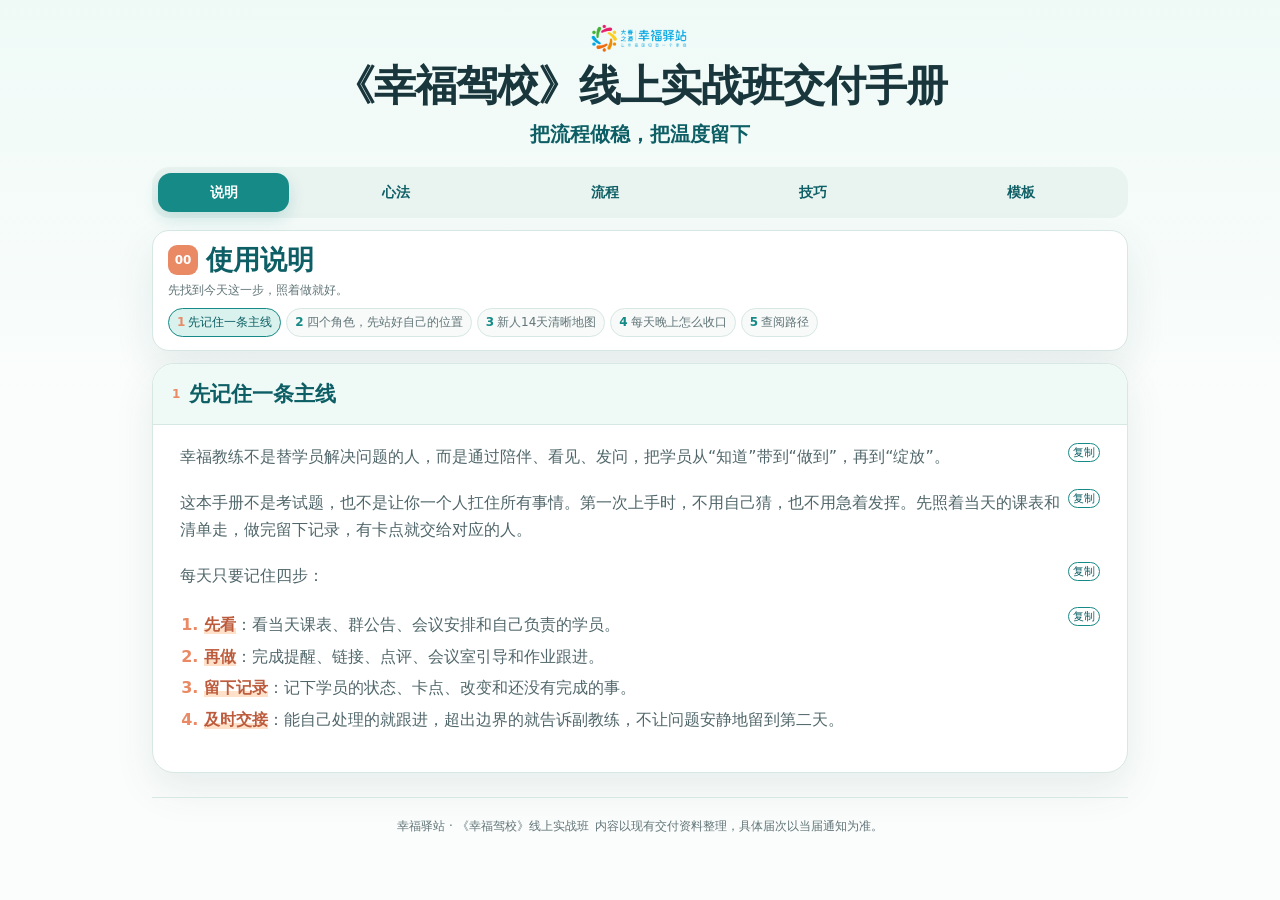
==== commit 5e26d4ec: "Compact mobile copy controls and module navigation" ====
--- a/index.html
+++ b/index.html
@@ -1,291 +1,291 @@
-<!doctype html><html lang="zh-CN"><head><meta charset="utf-8"><meta name="viewport" content="width=device-width,initial-scale=1"><meta name="description" content="幸福驿站《幸福驾校》线上实战班交付手册"><title>《幸福驾校》线上实战班交付手册</title><link rel="stylesheet" href="styles.css"></head><body><header class="site-header"><div class="header-inner"><img class="logo" src="幸福驿站logo.png" alt="幸福驿站 logo"><div class="header-title"><strong>《幸福驾校》线上实战班交付手册</strong><small>把流程做稳，把温度留下</small></div></div></header><main class="page-shell"><nav class="module-nav" aria-label="模块导航"><a href="#module-00" class="module-tab active" data-module-link="module-00" aria-label="使用说明">说明</a><a href="#module-01" class="module-tab" data-module-link="module-01" aria-label="心法、心态与理念">心法</a><a href="#module-02" class="module-tab" data-module-link="module-02" aria-label="流程与标准">流程</a><a href="#module-03" class="module-tab" data-module-link="module-03" aria-label="服务技巧">技巧</a><a href="#module-04" class="module-tab" data-module-link="module-04" aria-label="通用模板">模板</a></nav><section class="module-deck" id="module-deck"><article class="module-page active"><section class="module module-00" id="module-00"><div class="module-overview"><div class="module-heading"><div class="module-number">00</div><div><h2>使用说明</h2><p class="module-note">先找到自己在哪一步，再做今天最重要的动作。</p></div></div><nav class="submodule-nav" aria-label="使用说明小节导航"><a href="#module-00-part-1" class="submodule-tab active" data-submodule-link="module-00-part-1"><span>1</span>先记住一条主线</a><a href="#module-00-part-2" class="submodule-tab" data-submodule-link="module-00-part-2"><span>2</span>四个角色，先站好自己的位置</a><a href="#module-00-part-3" class="submodule-tab" data-submodule-link="module-00-part-3"><span>3</span>新人14天清晰地图</a><a href="#module-00-part-4" class="submodule-tab" data-submodule-link="module-00-part-4"><span>4</span>每天晚上怎么收口</a><a href="#module-00-part-5" class="submodule-tab" data-submodule-link="module-00-part-5"><span>5</span>查阅路径</a></nav></div><div class="submodule-deck"><article class="submodule-page active" id="module-00-part-1"><div class="submodule-title"><span>1</span><strong>先记住一条主线</strong></div><div class="submodule-body"><div class="copy-block "><p class="">幸福教练不是替学员解决问题的人，而是通过陪伴、看见、发问，把学员从“知道”带到“做到”，再到“绽放”。</p><button class="copy-btn" type="button" data-copy="%E5%B9%B8%E7%A6%8F%E6%95%99%E7%BB%83%E4%B8%8D%E6%98%AF%E6%9B%BF%E5%AD%A6%E5%91%98%E8%A7%A3%E5%86%B3%E9%97%AE%E9%A2%98%E7%9A%84%E4%BA%BA%EF%BC%8C%E8%80%8C%E6%98%AF%E9%80%9A%E8%BF%87%E9%99%AA%E4%BC%B4%E3%80%81%E7%9C%8B%E8%A7%81%E3%80%81%E5%8F%91%E9%97%AE%EF%BC%8C%E6%8A%8A%E5%AD%A6%E5%91%98%E4%BB%8E%E2%80%9C%E7%9F%A5%E9%81%93%E2%80%9D%E5%B8%A6%E5%88%B0%E2%80%9C%E5%81%9A%E5%88%B0%E2%80%9D%EF%BC%8C%E5%86%8D%E5%88%B0%E2%80%9C%E7%BB%BD%E6%94%BE%E2%80%9D%E3%80%82">复制</button></div>
-<div class="copy-block "><p class="">这本手册不是考试题，也不是让你一个人扛住所有事情。第一次上手时，不用自己猜，也不用急着发挥。先照着当天的课表和清单走，做完留下记录，有卡点就交给对应的人。</p><button class="copy-btn" type="button" data-copy="%E8%BF%99%E6%9C%AC%E6%89%8B%E5%86%8C%E4%B8%8D%E6%98%AF%E8%80%83%E8%AF%95%E9%A2%98%EF%BC%8C%E4%B9%9F%E4%B8%8D%E6%98%AF%E8%AE%A9%E4%BD%A0%E4%B8%80%E4%B8%AA%E4%BA%BA%E6%89%9B%E4%BD%8F%E6%89%80%E6%9C%89%E4%BA%8B%E6%83%85%E3%80%82%E7%AC%AC%E4%B8%80%E6%AC%A1%E4%B8%8A%E6%89%8B%E6%97%B6%EF%BC%8C%E4%B8%8D%E7%94%A8%E8%87%AA%E5%B7%B1%E7%8C%9C%EF%BC%8C%E4%B9%9F%E4%B8%8D%E7%94%A8%E6%80%A5%E7%9D%80%E5%8F%91%E6%8C%A5%E3%80%82%E5%85%88%E7%85%A7%E7%9D%80%E5%BD%93%E5%A4%A9%E7%9A%84%E8%AF%BE%E8%A1%A8%E5%92%8C%E6%B8%85%E5%8D%95%E8%B5%B0%EF%BC%8C%E5%81%9A%E5%AE%8C%E7%95%99%E4%B8%8B%E8%AE%B0%E5%BD%95%EF%BC%8C%E6%9C%89%E5%8D%A1%E7%82%B9%E5%B0%B1%E4%BA%A4%E7%BB%99%E5%AF%B9%E5%BA%94%E7%9A%84%E4%BA%BA%E3%80%82">复制</button></div>
-<div class="copy-block "><p class="">每天只要记住四步：</p><button class="copy-btn" type="button" data-copy="%E6%AF%8F%E5%A4%A9%E5%8F%AA%E8%A6%81%E8%AE%B0%E4%BD%8F%E5%9B%9B%E6%AD%A5%EF%BC%9A">复制</button></div>
-<div class="copy-block "><ol><li><strong>先看</strong>：看当天课表、群公告、会议安排和自己负责的学员。</li><li><strong>再做</strong>：完成提醒、链接、点评、会议室引导和作业跟进。</li><li><strong>留下记录</strong>：记下学员的状态、卡点、改变和还没有完成的事。</li><li><strong>及时交接</strong>：能自己处理的就跟进，超出边界的就告诉副教练，不让问题安静地留到第二天。</li></ol><button class="copy-btn" type="button" data-copy="1.%20**%E5%85%88%E7%9C%8B**%EF%BC%9A%E7%9C%8B%E5%BD%93%E5%A4%A9%E8%AF%BE%E8%A1%A8%E3%80%81%E7%BE%A4%E5%85%AC%E5%91%8A%E3%80%81%E4%BC%9A%E8%AE%AE%E5%AE%89%E6%8E%92%E5%92%8C%E8%87%AA%E5%B7%B1%E8%B4%9F%E8%B4%A3%E7%9A%84%E5%AD%A6%E5%91%98%E3%80%82%0A2.%20**%E5%86%8D%E5%81%9A**%EF%BC%9A%E5%AE%8C%E6%88%90%E6%8F%90%E9%86%92%E3%80%81%E9%93%BE%E6%8E%A5%E3%80%81%E7%82%B9%E8%AF%84%E3%80%81%E4%BC%9A%E8%AE%AE%E5%AE%A4%E5%BC%95%E5%AF%BC%E5%92%8C%E4%BD%9C%E4%B8%9A%E8%B7%9F%E8%BF%9B%E3%80%82%0A3.%20**%E7%95%99%E4%B8%8B%E8%AE%B0%E5%BD%95**%EF%BC%9A%E8%AE%B0%E4%B8%8B%E5%AD%A6%E5%91%98%E7%9A%84%E7%8A%B6%E6%80%81%E3%80%81%E5%8D%A1%E7%82%B9%E3%80%81%E6%94%B9%E5%8F%98%E5%92%8C%E8%BF%98%E6%B2%A1%E6%9C%89%E5%AE%8C%E6%88%90%E7%9A%84%E4%BA%8B%E3%80%82%0A4.%20**%E5%8F%8A%E6%97%B6%E4%BA%A4%E6%8E%A5**%EF%BC%9A%E8%83%BD%E8%87%AA%E5%B7%B1%E5%A4%84%E7%90%86%E7%9A%84%E5%B0%B1%E8%B7%9F%E8%BF%9B%EF%BC%8C%E8%B6%85%E5%87%BA%E8%BE%B9%E7%95%8C%E7%9A%84%E5%B0%B1%E5%91%8A%E8%AF%89%E5%89%AF%E6%95%99%E7%BB%83%EF%BC%8C%E4%B8%8D%E8%AE%A9%E9%97%AE%E9%A2%98%E5%AE%89%E9%9D%99%E5%9C%B0%E7%95%99%E5%88%B0%E7%AC%AC%E4%BA%8C%E5%A4%A9%E3%80%82">复制</button></div></div></article><article class="submodule-page" id="module-00-part-2"><div class="submodule-title"><span>2</span><strong>四个角色，先站好自己的位置</strong></div><div class="submodule-body"><div class="copy-block "><ol><li><strong>总统筹</strong>：定方向、搭体系，也想办法让学员在学习里感到被看见、有参与、有收获。</li><li><strong>主教练</strong>：把方向排成一整期的交付计划，盯住关键节点，让大家知道现在做到哪一步。</li><li><strong>副教练</strong>：把计划变成每天能执行的动作，带着幸福教练练习、反馈和成长。</li><li><strong>幸福教练</strong>：走到学员身边，做好链接、提醒、点评、记录和上报。</li></ol><button class="copy-btn" type="button" data-copy="1.%20**%E6%80%BB%E7%BB%9F%E7%AD%B9**%EF%BC%9A%E5%AE%9A%E6%96%B9%E5%90%91%E3%80%81%E6%90%AD%E4%BD%93%E7%B3%BB%EF%BC%8C%E4%B9%9F%E6%83%B3%E5%8A%9E%E6%B3%95%E8%AE%A9%E5%AD%A6%E5%91%98%E5%9C%A8%E5%AD%A6%E4%B9%A0%E9%87%8C%E6%84%9F%E5%88%B0%E8%A2%AB%E7%9C%8B%E8%A7%81%E3%80%81%E6%9C%89%E5%8F%82%E4%B8%8E%E3%80%81%E6%9C%89%E6%94%B6%E8%8E%B7%E3%80%82%0A2.%20**%E4%B8%BB%E6%95%99%E7%BB%83**%EF%BC%9A%E6%8A%8A%E6%96%B9%E5%90%91%E6%8E%92%E6%88%90%E4%B8%80%E6%95%B4%E6%9C%9F%E7%9A%84%E4%BA%A4%E4%BB%98%E8%AE%A1%E5%88%92%EF%BC%8C%E7%9B%AF%E4%BD%8F%E5%85%B3%E9%94%AE%E8%8A%82%E7%82%B9%EF%BC%8C%E8%AE%A9%E5%A4%A7%E5%AE%B6%E7%9F%A5%E9%81%93%E7%8E%B0%E5%9C%A8%E5%81%9A%E5%88%B0%E5%93%AA%E4%B8%80%E6%AD%A5%E3%80%82%0A3.%20**%E5%89%AF%E6%95%99%E7%BB%83**%EF%BC%9A%E6%8A%8A%E8%AE%A1%E5%88%92%E5%8F%98%E6%88%90%E6%AF%8F%E5%A4%A9%E8%83%BD%E6%89%A7%E8%A1%8C%E7%9A%84%E5%8A%A8%E4%BD%9C%EF%BC%8C%E5%B8%A6%E7%9D%80%E5%B9%B8%E7%A6%8F%E6%95%99%E7%BB%83%E7%BB%83%E4%B9%A0%E3%80%81%E5%8F%8D%E9%A6%88%E5%92%8C%E6%88%90%E9%95%BF%E3%80%82%0A4.%20**%E5%B9%B8%E7%A6%8F%E6%95%99%E7%BB%83**%EF%BC%9A%E8%B5%B0%E5%88%B0%E5%AD%A6%E5%91%98%E8%BA%AB%E8%BE%B9%EF%BC%8C%E5%81%9A%E5%A5%BD%E9%93%BE%E6%8E%A5%E3%80%81%E6%8F%90%E9%86%92%E3%80%81%E7%82%B9%E8%AF%84%E3%80%81%E8%AE%B0%E5%BD%95%E5%92%8C%E4%B8%8A%E6%8A%A5%E3%80%82">复制</button></div>
-<div class="copy-block "><p class="">不知道怎么做时，先问自己：“这是我的职责吗？手册里有没有现成动作？我需要找谁确认？”先查、再问、再行动，不临时定规则，也不替别人做决定。</p><button class="copy-btn" type="button" data-copy="%E4%B8%8D%E7%9F%A5%E9%81%93%E6%80%8E%E4%B9%88%E5%81%9A%E6%97%B6%EF%BC%8C%E5%85%88%E9%97%AE%E8%87%AA%E5%B7%B1%EF%BC%9A%E2%80%9C%E8%BF%99%E6%98%AF%E6%88%91%E7%9A%84%E8%81%8C%E8%B4%A3%E5%90%97%EF%BC%9F%E6%89%8B%E5%86%8C%E9%87%8C%E6%9C%89%E6%B2%A1%E6%9C%89%E7%8E%B0%E6%88%90%E5%8A%A8%E4%BD%9C%EF%BC%9F%E6%88%91%E9%9C%80%E8%A6%81%E6%89%BE%E8%B0%81%E7%A1%AE%E8%AE%A4%EF%BC%9F%E2%80%9D%E5%85%88%E6%9F%A5%E3%80%81%E5%86%8D%E9%97%AE%E3%80%81%E5%86%8D%E8%A1%8C%E5%8A%A8%EF%BC%8C%E4%B8%8D%E4%B8%B4%E6%97%B6%E5%AE%9A%E8%A7%84%E5%88%99%EF%BC%8C%E4%B9%9F%E4%B8%8D%E6%9B%BF%E5%88%AB%E4%BA%BA%E5%81%9A%E5%86%B3%E5%AE%9A%E3%80%82">复制</button></div></div></article><article class="submodule-page" id="module-00-part-3"><div class="submodule-title"><span>3</span><strong>新人14天清晰地图</strong></div><div class="submodule-body"><div class="copy-block "><p class="">下面是一张帮助新人找方向的动作地图，不替代当届课表；当天课程和通知怎么安排，就按当届安排执行。你只要知道自己现在处在哪一段，就不容易乱想、乱做。</p><button class="copy-btn" type="button" data-copy="%E4%B8%8B%E9%9D%A2%E6%98%AF%E4%B8%80%E5%BC%A0%E5%B8%AE%E5%8A%A9%E6%96%B0%E4%BA%BA%E6%89%BE%E6%96%B9%E5%90%91%E7%9A%84%E5%8A%A8%E4%BD%9C%E5%9C%B0%E5%9B%BE%EF%BC%8C%E4%B8%8D%E6%9B%BF%E4%BB%A3%E5%BD%93%E5%B1%8A%E8%AF%BE%E8%A1%A8%EF%BC%9B%E5%BD%93%E5%A4%A9%E8%AF%BE%E7%A8%8B%E5%92%8C%E9%80%9A%E7%9F%A5%E6%80%8E%E4%B9%88%E5%AE%89%E6%8E%92%EF%BC%8C%E5%B0%B1%E6%8C%89%E5%BD%93%E5%B1%8A%E5%AE%89%E6%8E%92%E6%89%A7%E8%A1%8C%E3%80%82%E4%BD%A0%E5%8F%AA%E8%A6%81%E7%9F%A5%E9%81%93%E8%87%AA%E5%B7%B1%E7%8E%B0%E5%9C%A8%E5%A4%84%E5%9C%A8%E5%93%AA%E4%B8%80%E6%AE%B5%EF%BC%8C%E5%B0%B1%E4%B8%8D%E5%AE%B9%E6%98%93%E4%B9%B1%E6%83%B3%E3%80%81%E4%B9%B1%E5%81%9A%E3%80%82">复制</button></div>
-<div class="copy-block "><ol><li><strong>第1天：先认识路</strong>。熟悉团队、课表、群规、会议室和自己的负责范围，知道遇到不同事情找谁。</li><li><strong>第2天：把人接上车</strong>。确认学员进群、昵称、资料和联系方式，让学员知道有人跟进、有人答疑。</li><li><strong>第3天：把学习入口讲清楚</strong>。带学员找到课程、作业、提交入口和回放，不让学员因为不会操作掉队。</li><li><strong>第4天：第一次跟进</strong>。看参会和作业状态，主动问一句“今天哪里顺、哪里卡”，先建立真实链接。</li><li><strong>第5天：练一次具体点评</strong>。不说空话，只找一个人、一个优点、一个真实场景，把看见说出来。</li><li><strong>第6天：练习发问</strong>。遇到学员抱怨时，先接住，再把问题带回场景、目标和自己的一个小动作。</li><li><strong>第7天：做一次阶段复盘</strong>。把一周里学员的参与、卡点和改变整理出来，该补的人补上，该上报的上报。</li><li><strong>第8天：陪学员把动作做出来</strong>。关注“听课—回家实践—反馈—再调整”，不只看学员有没有听课。</li><li><strong>第9天：把卡点送到合适的地方</strong>。需要拆解就引导答疑会议室，需要对标就引导榜样会议室，需要消化就带到小组复盘。</li><li><strong>第10天：开始找改变</strong>。从群里、作业、会议室和复盘中，记录学员真实发生的小变化。</li><li><strong>第11天：把改变说具体</strong>。分清是认知变了、动作变了、关系变了，还是开始带动别人，不急着给结论。</li><li><strong>第12天：练习协同</strong>。和副教练、榜样官、统计、主持或文案岗位完成一次清楚交接，知道信息怎样传到位。</li><li><strong>第13天：准备结营</strong>。回看学员成长轨迹，补齐档案、素材、点评和未闭环事项。</li><li><strong>第14天：把成果交出去</strong>。陪学员完成结营收尾，完成资料、问题、素材和经验交接，让这次服务有始有终。</li></ol><button class="copy-btn" type="button" data-copy="1.%20**%E7%AC%AC1%E5%A4%A9%EF%BC%9A%E5%85%88%E8%AE%A4%E8%AF%86%E8%B7%AF**%E3%80%82%E7%86%9F%E6%82%89%E5%9B%A2%E9%98%9F%E3%80%81%E8%AF%BE%E8%A1%A8%E3%80%81%E7%BE%A4%E8%A7%84%E3%80%81%E4%BC%9A%E8%AE%AE%E5%AE%A4%E5%92%8C%E8%87%AA%E5%B7%B1%E7%9A%84%E8%B4%9F%E8%B4%A3%E8%8C%83%E5%9B%B4%EF%BC%8C%E7%9F%A5%E9%81%93%E9%81%87%E5%88%B0%E4%B8%8D%E5%90%8C%E4%BA%8B%E6%83%85%E6%89%BE%E8%B0%81%E3%80%82%0A2.%20**%E7%AC%AC2%E5%A4%A9%EF%BC%9A%E6%8A%8A%E4%BA%BA%E6%8E%A5%E4%B8%8A%E8%BD%A6**%E3%80%82%E7%A1%AE%E8%AE%A4%E5%AD%A6%E5%91%98%E8%BF%9B%E7%BE%A4%E3%80%81%E6%98%B5%E7%A7%B0%E3%80%81%E8%B5%84%E6%96%99%E5%92%8C%E8%81%94%E7%B3%BB%E6%96%B9%E5%BC%8F%EF%BC%8C%E8%AE%A9%E5%AD%A6%E5%91%98%E7%9F%A5%E9%81%93%E6%9C%89%E4%BA%BA%E8%B7%9F%E8%BF%9B%E3%80%81%E6%9C%89%E4%BA%BA%E7%AD%94%E7%96%91%E3%80%82%0A3.%20**%E7%AC%AC3%E5%A4%A9%EF%BC%9A%E6%8A%8A%E5%AD%A6%E4%B9%A0%E5%85%A5%E5%8F%A3%E8%AE%B2%E6%B8%85%E6%A5%9A**%E3%80%82%E5%B8%A6%E5%AD%A6%E5%91%98%E6%89%BE%E5%88%B0%E8%AF%BE%E7%A8%8B%E3%80%81%E4%BD%9C%E4%B8%9A%E3%80%81%E6%8F%90%E4%BA%A4%E5%85%A5%E5%8F%A3%E5%92%8C%E5%9B%9E%E6%94%BE%EF%BC%8C%E4%B8%8D%E8%AE%A9%E5%AD%A6%E5%91%98%E5%9B%A0%E4%B8%BA%E4%B8%8D%E4%BC%9A%E6%93%8D%E4%BD%9C%E6%8E%89%E9%98%9F%E3%80%82%0A4.%20**%E7%AC%AC4%E5%A4%A9%EF%BC%9A%E7%AC%AC%E4%B8%80%E6%AC%A1%E8%B7%9F%E8%BF%9B**%E3%80%82%E7%9C%8B%E5%8F%82%E4%BC%9A%E5%92%8C%E4%BD%9C%E4%B8%9A%E7%8A%B6%E6%80%81%EF%BC%8C%E4%B8%BB%E5%8A%A8%E9%97%AE%E4%B8%80%E5%8F%A5%E2%80%9C%E4%BB%8A%E5%A4%A9%E5%93%AA%E9%87%8C%E9%A1%BA%E3%80%81%E5%93%AA%E9%87%8C%E5%8D%A1%E2%80%9D%EF%BC%8C%E5%85%88%E5%BB%BA%E7%AB%8B%E7%9C%9F%E5%AE%9E%E9%93%BE%E6%8E%A5%E3%80%82%0A5.%20**%E7%AC%AC5%E5%A4%A9%EF%BC%9A%E7%BB%83%E4%B8%80%E6%AC%A1%E5%85%B7%E4%BD%93%E7%82%B9%E8%AF%84**%E3%80%82%E4%B8%8D%E8%AF%B4%E7%A9%BA%E8%AF%9D%EF%BC%8C%E5%8F%AA%E6%89%BE%E4%B8%80%E4%B8%AA%E4%BA%BA%E3%80%81%E4%B8%80%E4%B8%AA%E4%BC%98%E7%82%B9%E3%80%81%E4%B8%80%E4%B8%AA%E7%9C%9F%E5%AE%9E%E5%9C%BA%E6%99%AF%EF%BC%8C%E6%8A%8A%E7%9C%8B%E8%A7%81%E8%AF%B4%E5%87%BA%E6%9D%A5%E3%80%82%0A6.%20**%E7%AC%AC6%E5%A4%A9%EF%BC%9A%E7%BB%83%E4%B9%A0%E5%8F%91%E9%97%AE**%E3%80%82%E9%81%87%E5%88%B0%E5%AD%A6%E5%91%98%E6%8A%B1%E6%80%A8%E6%97%B6%EF%BC%8C%E5%85%88%E6%8E%A5%E4%BD%8F%EF%BC%8C%E5%86%8D%E6%8A%8A%E9%97%AE%E9%A2%98%E5%B8%A6%E5%9B%9E%E5%9C%BA%E6%99%AF%E3%80%81%E7%9B%AE%E6%A0%87%E5%92%8C%E8%87%AA%E5%B7%B1%E7%9A%84%E4%B8%80%E4%B8%AA%E5%B0%8F%E5%8A%A8%E4%BD%9C%E3%80%82%0A7.%20**%E7%AC%AC7%E5%A4%A9%EF%BC%9A%E5%81%9A%E4%B8%80%E6%AC%A1%E9%98%B6%E6%AE%B5%E5%A4%8D%E7%9B%98**%E3%80%82%E6%8A%8A%E4%B8%80%E5%91%A8%E9%87%8C%E5%AD%A6%E5%91%98%E7%9A%84%E5%8F%82%E4%B8%8E%E3%80%81%E5%8D%A1%E7%82%B9%E5%92%8C%E6%94%B9%E5%8F%98%E6%95%B4%E7%90%86%E5%87%BA%E6%9D%A5%EF%BC%8C%E8%AF%A5%E8%A1%A5%E7%9A%84%E4%BA%BA%E8%A1%A5%E4%B8%8A%EF%BC%8C%E8%AF%A5%E4%B8%8A%E6%8A%A5%E7%9A%84%E4%B8%8A%E6%8A%A5%E3%80%82%0A8.%20**%E7%AC%AC8%E5%A4%A9%EF%BC%9A%E9%99%AA%E5%AD%A6%E5%91%98%E6%8A%8A%E5%8A%A8%E4%BD%9C%E5%81%9A%E5%87%BA%E6%9D%A5**%E3%80%82%E5%85%B3%E6%B3%A8%E2%80%9C%E5%90%AC%E8%AF%BE%E2%80%94%E5%9B%9E%E5%AE%B6%E5%AE%9E%E8%B7%B5%E2%80%94%E5%8F%8D%E9%A6%88%E2%80%94%E5%86%8D%E8%B0%83%E6%95%B4%E2%80%9D%EF%BC%8C%E4%B8%8D%E5%8F%AA%E7%9C%8B%E5%AD%A6%E5%91%98%E6%9C%89%E6%B2%A1%E6%9C%89%E5%90%AC%E8%AF%BE%E3%80%82%0A9.%20**%E7%AC%AC9%E5%A4%A9%EF%BC%9A%E6%8A%8A%E5%8D%A1%E7%82%B9%E9%80%81%E5%88%B0%E5%90%88%E9%80%82%E7%9A%84%E5%9C%B0%E6%96%B9**%E3%80%82%E9%9C%80%E8%A6%81%E6%8B%86%E8%A7%A3%E5%B0%B1%E5%BC%95%E5%AF%BC%E7%AD%94%E7%96%91%E4%BC%9A%E8%AE%AE%E5%AE%A4%EF%BC%8C%E9%9C%80%E8%A6%81%E5%AF%B9%E6%A0%87%E5%B0%B1%E5%BC%95%E5%AF%BC%E6%A6%9C%E6%A0%B7%E4%BC%9A%E8%AE%AE%E5%AE%A4%EF%BC%8C%E9%9C%80%E8%A6%81%E6%B6%88%E5%8C%96%E5%B0%B1%E5%B8%A6%E5%88%B0%E5%B0%8F%E7%BB%84%E5%A4%8D%E7%9B%98%E3%80%82%0A10.%20**%E7%AC%AC10%E5%A4%A9%EF%BC%9A%E5%BC%80%E5%A7%8B%E6%89%BE%E6%94%B9%E5%8F%98**%E3%80%82%E4%BB%8E%E7%BE%A4%E9%87%8C%E3%80%81%E4%BD%9C%E4%B8%9A%E3%80%81%E4%BC%9A%E8%AE%AE%E5%AE%A4%E5%92%8C%E5%A4%8D%E7%9B%98%E4%B8%AD%EF%BC%8C%E8%AE%B0%E5%BD%95%E5%AD%A6%E5%91%98%E7%9C%9F%E5%AE%9E%E5%8F%91%E7%94%9F%E7%9A%84%E5%B0%8F%E5%8F%98%E5%8C%96%E3%80%82%0A11.%20**%E7%AC%AC11%E5%A4%A9%EF%BC%9A%E6%8A%8A%E6%94%B9%E5%8F%98%E8%AF%B4%E5%85%B7%E4%BD%93**%E3%80%82%E5%88%86%E6%B8%85%E6%98%AF%E8%AE%A4%E7%9F%A5%E5%8F%98%E4%BA%86%E3%80%81%E5%8A%A8%E4%BD%9C%E5%8F%98%E4%BA%86%E3%80%81%E5%85%B3%E7%B3%BB%E5%8F%98%E4%BA%86%EF%BC%8C%E8%BF%98%E6%98%AF%E5%BC%80%E5%A7%8B%E5%B8%A6%E5%8A%A8%E5%88%AB%E4%BA%BA%EF%BC%8C%E4%B8%8D%E6%80%A5%E7%9D%80%E7%BB%99%E7%BB%93%E8%AE%BA%E3%80%82%0A12.%20**%E7%AC%AC12%E5%A4%A9%EF%BC%9A%E7%BB%83%E4%B9%A0%E5%8D%8F%E5%90%8C**%E3%80%82%E5%92%8C%E5%89%AF%E6%95%99%E7%BB%83%E3%80%81%E6%A6%9C%E6%A0%B7%E5%AE%98%E3%80%81%E7%BB%9F%E8%AE%A1%E3%80%81%E4%B8%BB%E6%8C%81%E6%88%96%E6%96%87%E6%A1%88%E5%B2%97%E4%BD%8D%E5%AE%8C%E6%88%90%E4%B8%80%E6%AC%A1%E6%B8%85%E6%A5%9A%E4%BA%A4%E6%8E%A5%EF%BC%8C%E7%9F%A5%E9%81%93%E4%BF%A1%E6%81%AF%E6%80%8E%E6%A0%B7%E4%BC%A0%E5%88%B0%E4%BD%8D%E3%80%82%0A13.%20**%E7%AC%AC13%E5%A4%A9%EF%BC%9A%E5%87%86%E5%A4%87%E7%BB%93%E8%90%A5**%E3%80%82%E5%9B%9E%E7%9C%8B%E5%AD%A6%E5%91%98%E6%88%90%E9%95%BF%E8%BD%A8%E8%BF%B9%EF%BC%8C%E8%A1%A5%E9%BD%90%E6%A1%A3%E6%A1%88%E3%80%81%E7%B4%A0%E6%9D%90%E3%80%81%E7%82%B9%E8%AF%84%E5%92%8C%E6%9C%AA%E9%97%AD%E7%8E%AF%E4%BA%8B%E9%A1%B9%E3%80%82%0A14.%20**%E7%AC%AC14%E5%A4%A9%EF%BC%9A%E6%8A%8A%E6%88%90%E6%9E%9C%E4%BA%A4%E5%87%BA%E5%8E%BB**%E3%80%82%E9%99%AA%E5%AD%A6%E5%91%98%E5%AE%8C%E6%88%90%E7%BB%93%E8%90%A5%E6%94%B6%E5%B0%BE%EF%BC%8C%E5%AE%8C%E6%88%90%E8%B5%84%E6%96%99%E3%80%81%E9%97%AE%E9%A2%98%E3%80%81%E7%B4%A0%E6%9D%90%E5%92%8C%E7%BB%8F%E9%AA%8C%E4%BA%A4%E6%8E%A5%EF%BC%8C%E8%AE%A9%E8%BF%99%E6%AC%A1%E6%9C%8D%E5%8A%A1%E6%9C%89%E5%A7%8B%E6%9C%89%E7%BB%88%E3%80%82">复制</button></div></div></article><article class="submodule-page" id="module-00-part-4"><div class="submodule-title"><span>4</span><strong>每天晚上怎么收口</strong></div><div class="submodule-body"><div class="copy-block "><p class="">白天的动作做完，晚上不要把事情带着睡。复盘前提醒学员参加，复盘中留意真实收获和卡点，复盘后完成下面四件事：</p><button class="copy-btn" type="button" data-copy="%E7%99%BD%E5%A4%A9%E7%9A%84%E5%8A%A8%E4%BD%9C%E5%81%9A%E5%AE%8C%EF%BC%8C%E6%99%9A%E4%B8%8A%E4%B8%8D%E8%A6%81%E6%8A%8A%E4%BA%8B%E6%83%85%E5%B8%A6%E7%9D%80%E7%9D%A1%E3%80%82%E5%A4%8D%E7%9B%98%E5%89%8D%E6%8F%90%E9%86%92%E5%AD%A6%E5%91%98%E5%8F%82%E5%8A%A0%EF%BC%8C%E5%A4%8D%E7%9B%98%E4%B8%AD%E7%95%99%E6%84%8F%E7%9C%9F%E5%AE%9E%E6%94%B6%E8%8E%B7%E5%92%8C%E5%8D%A1%E7%82%B9%EF%BC%8C%E5%A4%8D%E7%9B%98%E5%90%8E%E5%AE%8C%E6%88%90%E4%B8%8B%E9%9D%A2%E5%9B%9B%E4%BB%B6%E4%BA%8B%EF%BC%9A">复制</button></div>
-<div class="copy-block "><ol><li>记下一位今天被看见的学员，以及一个具体细节。</li><li>记下一位需要继续跟进的学员，以及目前卡在哪里。</li><li>写清明天自己的一个重点动作，不给自己列一长串任务。</li><li>把未解决的问题、学员变化和榜样素材交给对应负责人；当届有明确关群时间，就在关群前完成交接。</li></ol><button class="copy-btn" type="button" data-copy="1.%20%E8%AE%B0%E4%B8%8B%E4%B8%80%E4%BD%8D%E4%BB%8A%E5%A4%A9%E8%A2%AB%E7%9C%8B%E8%A7%81%E7%9A%84%E5%AD%A6%E5%91%98%EF%BC%8C%E4%BB%A5%E5%8F%8A%E4%B8%80%E4%B8%AA%E5%85%B7%E4%BD%93%E7%BB%86%E8%8A%82%E3%80%82%0A2.%20%E8%AE%B0%E4%B8%8B%E4%B8%80%E4%BD%8D%E9%9C%80%E8%A6%81%E7%BB%A7%E7%BB%AD%E8%B7%9F%E8%BF%9B%E7%9A%84%E5%AD%A6%E5%91%98%EF%BC%8C%E4%BB%A5%E5%8F%8A%E7%9B%AE%E5%89%8D%E5%8D%A1%E5%9C%A8%E5%93%AA%E9%87%8C%E3%80%82%0A3.%20%E5%86%99%E6%B8%85%E6%98%8E%E5%A4%A9%E8%87%AA%E5%B7%B1%E7%9A%84%E4%B8%80%E4%B8%AA%E9%87%8D%E7%82%B9%E5%8A%A8%E4%BD%9C%EF%BC%8C%E4%B8%8D%E7%BB%99%E8%87%AA%E5%B7%B1%E5%88%97%E4%B8%80%E9%95%BF%E4%B8%B2%E4%BB%BB%E5%8A%A1%E3%80%82%0A4.%20%E6%8A%8A%E6%9C%AA%E8%A7%A3%E5%86%B3%E7%9A%84%E9%97%AE%E9%A2%98%E3%80%81%E5%AD%A6%E5%91%98%E5%8F%98%E5%8C%96%E5%92%8C%E6%A6%9C%E6%A0%B7%E7%B4%A0%E6%9D%90%E4%BA%A4%E7%BB%99%E5%AF%B9%E5%BA%94%E8%B4%9F%E8%B4%A3%E4%BA%BA%EF%BC%9B%E5%BD%93%E5%B1%8A%E6%9C%89%E6%98%8E%E7%A1%AE%E5%85%B3%E7%BE%A4%E6%97%B6%E9%97%B4%EF%BC%8C%E5%B0%B1%E5%9C%A8%E5%85%B3%E7%BE%A4%E5%89%8D%E5%AE%8C%E6%88%90%E4%BA%A4%E6%8E%A5%E3%80%82">复制</button></div>
-<div class="copy-block "><p class="">晚上收口不是为了写得漂亮，而是让第二天接着做时，不用重新猜一遍。</p><button class="copy-btn" type="button" data-copy="%E6%99%9A%E4%B8%8A%E6%94%B6%E5%8F%A3%E4%B8%8D%E6%98%AF%E4%B8%BA%E4%BA%86%E5%86%99%E5%BE%97%E6%BC%82%E4%BA%AE%EF%BC%8C%E8%80%8C%E6%98%AF%E8%AE%A9%E7%AC%AC%E4%BA%8C%E5%A4%A9%E6%8E%A5%E7%9D%80%E5%81%9A%E6%97%B6%EF%BC%8C%E4%B8%8D%E7%94%A8%E9%87%8D%E6%96%B0%E7%8C%9C%E4%B8%80%E9%81%8D%E3%80%82">复制</button></div></div></article><article class="submodule-page" id="module-00-part-5"><div class="submodule-title"><span>5</span><strong>查阅路径</strong></div><div class="submodule-body"><div class="copy-block "><ol><li><strong>第一次上岗</strong>：先看本页，再看“第一部分·心法”和“第二部分·开营前与科目一”。</li><li><strong>今天不知道做什么</strong>：先查“第二部分·每日交付节奏”和“第四部分·每日幸福教练检查表”。</li><li><strong>学员有卡点</strong>：查“第三部分·服务技巧”，再把学员送到答疑、榜样或复盘会议室。</li><li><strong>需要和别人配合</strong>：查“第二部分·关键岗位协同”，看清楚谁负责、什么时候交、交到什么程度。</li><li><strong>晚上要收口</strong>：用“每日检查表”“学员跟进记录”和“幸福教练复盘”留下明天能接着用的信息。</li><li><strong>结营要交接</strong>：查“第二部分·科目四、结营与验收”和“第四部分·结营与交接模板”。</li></ol><button class="copy-btn" type="button" data-copy="1.%20**%E7%AC%AC%E4%B8%80%E6%AC%A1%E4%B8%8A%E5%B2%97**%EF%BC%9A%E5%85%88%E7%9C%8B%E6%9C%AC%E9%A1%B5%EF%BC%8C%E5%86%8D%E7%9C%8B%E2%80%9C%E7%AC%AC%E4%B8%80%E9%83%A8%E5%88%86%C2%B7%E5%BF%83%E6%B3%95%E2%80%9D%E5%92%8C%E2%80%9C%E7%AC%AC%E4%BA%8C%E9%83%A8%E5%88%86%C2%B7%E5%BC%80%E8%90%A5%E5%89%8D%E4%B8%8E%E7%A7%91%E7%9B%AE%E4%B8%80%E2%80%9D%E3%80%82%0A2.%20**%E4%BB%8A%E5%A4%A9%E4%B8%8D%E7%9F%A5%E9%81%93%E5%81%9A%E4%BB%80%E4%B9%88**%EF%BC%9A%E5%85%88%E6%9F%A5%E2%80%9C%E7%AC%AC%E4%BA%8C%E9%83%A8%E5%88%86%C2%B7%E6%AF%8F%E6%97%A5%E4%BA%A4%E4%BB%98%E8%8A%82%E5%A5%8F%E2%80%9D%E5%92%8C%E2%80%9C%E7%AC%AC%E5%9B%9B%E9%83%A8%E5%88%86%C2%B7%E6%AF%8F%E6%97%A5%E5%B9%B8%E7%A6%8F%E6%95%99%E7%BB%83%E6%A3%80%E6%9F%A5%E8%A1%A8%E2%80%9D%E3%80%82%0A3.%20**%E5%AD%A6%E5%91%98%E6%9C%89%E5%8D%A1%E7%82%B9**%EF%BC%9A%E6%9F%A5%E2%80%9C%E7%AC%AC%E4%B8%89%E9%83%A8%E5%88%86%C2%B7%E6%9C%8D%E5%8A%A1%E6%8A%80%E5%B7%A7%E2%80%9D%EF%BC%8C%E5%86%8D%E6%8A%8A%E5%AD%A6%E5%91%98%E9%80%81%E5%88%B0%E7%AD%94%E7%96%91%E3%80%81%E6%A6%9C%E6%A0%B7%E6%88%96%E5%A4%8D%E7%9B%98%E4%BC%9A%E8%AE%AE%E5%AE%A4%E3%80%82%0A4.%20**%E9%9C%80%E8%A6%81%E5%92%8C%E5%88%AB%E4%BA%BA%E9%85%8D%E5%90%88**%EF%BC%9A%E6%9F%A5%E2%80%9C%E7%AC%AC%E4%BA%8C%E9%83%A8%E5%88%86%C2%B7%E5%85%B3%E9%94%AE%E5%B2%97%E4%BD%8D%E5%8D%8F%E5%90%8C%E2%80%9D%EF%BC%8C%E7%9C%8B%E6%B8%85%E6%A5%9A%E8%B0%81%E8%B4%9F%E8%B4%A3%E3%80%81%E4%BB%80%E4%B9%88%E6%97%B6%E5%80%99%E4%BA%A4%E3%80%81%E4%BA%A4%E5%88%B0%E4%BB%80%E4%B9%88%E7%A8%8B%E5%BA%A6%E3%80%82%0A5.%20**%E6%99%9A%E4%B8%8A%E8%A6%81%E6%94%B6%E5%8F%A3**%EF%BC%9A%E7%94%A8%E2%80%9C%E6%AF%8F%E6%97%A5%E6%A3%80%E6%9F%A5%E8%A1%A8%E2%80%9D%E2%80%9C%E5%AD%A6%E5%91%98%E8%B7%9F%E8%BF%9B%E8%AE%B0%E5%BD%95%E2%80%9D%E5%92%8C%E2%80%9C%E5%B9%B8%E7%A6%8F%E6%95%99%E7%BB%83%E5%A4%8D%E7%9B%98%E2%80%9D%E7%95%99%E4%B8%8B%E6%98%8E%E5%A4%A9%E8%83%BD%E6%8E%A5%E7%9D%80%E7%94%A8%E7%9A%84%E4%BF%A1%E6%81%AF%E3%80%82%0A6.%20**%E7%BB%93%E8%90%A5%E8%A6%81%E4%BA%A4%E6%8E%A5**%EF%BC%9A%E6%9F%A5%E2%80%9C%E7%AC%AC%E4%BA%8C%E9%83%A8%E5%88%86%C2%B7%E7%A7%91%E7%9B%AE%E5%9B%9B%E3%80%81%E7%BB%93%E8%90%A5%E4%B8%8E%E9%AA%8C%E6%94%B6%E2%80%9D%E5%92%8C%E2%80%9C%E7%AC%AC%E5%9B%9B%E9%83%A8%E5%88%86%C2%B7%E7%BB%93%E8%90%A5%E4%B8%8E%E4%BA%A4%E6%8E%A5%E6%A8%A1%E6%9D%BF%E2%80%9D%E3%80%82">复制</button></div></div></article></div></section></article><article class="module-page"><section class="module module-01" id="module-01"><div class="module-overview"><div class="module-heading"><div class="module-number">01</div><div><h2>心法、心态与理念</h2><p class="module-note">先把自己站稳，再陪学员走稳。</p></div></div><nav class="submodule-nav" aria-label="心法、心态与理念小节导航"><a href="#module-01-part-1" class="submodule-tab active" data-submodule-link="module-01-part-1"><span>1</span>幸福教练是谁</a><a href="#module-01-part-2" class="submodule-tab" data-submodule-link="module-01-part-2"><span>2</span>三不三要</a><a href="#module-01-part-3" class="submodule-tab" data-submodule-link="module-01-part-3"><span>3</span>三心、五种底层思维</a><a href="#module-01-part-4" class="submodule-tab" data-submodule-link="module-01-part-4"><span>4</span>幸福驾校四科目模型</a><a href="#module-01-part-5" class="submodule-tab" data-submodule-link="module-01-part-5"><span>5</span>服务边界</a><a href="#module-01-part-6" class="submodule-tab" data-submodule-link="module-01-part-6"><span>6</span>从学习者到幸福教练：先走过，再陪伴</a><a href="#module-01-part-7" class="submodule-tab" data-submodule-link="module-01-part-7"><span>7</span>语言温度：标准清楚，表达柔和</a></nav></div><div class="submodule-deck"><article class="submodule-page active" id="module-01-part-1"><div class="submodule-title"><span>1</span><strong>幸福教练是谁</strong></div><div class="submodule-body"><div class="copy-block "><p class="">幸福教练是实战班交付体系的最小执行单元，也是学员每天最容易接触到的一线交付者。</p><button class="copy-btn" type="button" data-copy="%E5%B9%B8%E7%A6%8F%E6%95%99%E7%BB%83%E6%98%AF%E5%AE%9E%E6%88%98%E7%8F%AD%E4%BA%A4%E4%BB%98%E4%BD%93%E7%B3%BB%E7%9A%84%E6%9C%80%E5%B0%8F%E6%89%A7%E8%A1%8C%E5%8D%95%E5%85%83%EF%BC%8C%E4%B9%9F%E6%98%AF%E5%AD%A6%E5%91%98%E6%AF%8F%E5%A4%A9%E6%9C%80%E5%AE%B9%E6%98%93%E6%8E%A5%E8%A7%A6%E5%88%B0%E7%9A%84%E4%B8%80%E7%BA%BF%E4%BA%A4%E4%BB%98%E8%80%85%E3%80%82">复制</button></div>
-<div class="copy-block "><ul><li>一线交付者：一名教练背后，是一组家庭、一段段关系和一份份信任。</li><li>第一触达人：主教练负责统筹，副教练负责托举，但学员每天看到的，往往是幸福教练的链接、点评、提醒和陪伴。</li><li>人才培养单元：幸福教练不是临时帮忙，而是副教练、主教练和总统筹的人才池。</li><li>成长路径：幸福教练 → 副教练 → 主教练 → 总统筹。</li></ul><button class="copy-btn" type="button" data-copy="%E2%80%A2%20%E4%B8%80%E7%BA%BF%E4%BA%A4%E4%BB%98%E8%80%85%EF%BC%9A%E4%B8%80%E5%90%8D%E6%95%99%E7%BB%83%E8%83%8C%E5%90%8E%EF%BC%8C%E6%98%AF%E4%B8%80%E7%BB%84%E5%AE%B6%E5%BA%AD%E3%80%81%E4%B8%80%E6%AE%B5%E6%AE%B5%E5%85%B3%E7%B3%BB%E5%92%8C%E4%B8%80%E4%BB%BD%E4%BB%BD%E4%BF%A1%E4%BB%BB%E3%80%82%0A%E2%80%A2%20%E7%AC%AC%E4%B8%80%E8%A7%A6%E8%BE%BE%E4%BA%BA%EF%BC%9A%E4%B8%BB%E6%95%99%E7%BB%83%E8%B4%9F%E8%B4%A3%E7%BB%9F%E7%AD%B9%EF%BC%8C%E5%89%AF%E6%95%99%E7%BB%83%E8%B4%9F%E8%B4%A3%E6%89%98%E4%B8%BE%EF%BC%8C%E4%BD%86%E5%AD%A6%E5%91%98%E6%AF%8F%E5%A4%A9%E7%9C%8B%E5%88%B0%E7%9A%84%EF%BC%8C%E5%BE%80%E5%BE%80%E6%98%AF%E5%B9%B8%E7%A6%8F%E6%95%99%E7%BB%83%E7%9A%84%E9%93%BE%E6%8E%A5%E3%80%81%E7%82%B9%E8%AF%84%E3%80%81%E6%8F%90%E9%86%92%E5%92%8C%E9%99%AA%E4%BC%B4%E3%80%82%0A%E2%80%A2%20%E4%BA%BA%E6%89%8D%E5%9F%B9%E5%85%BB%E5%8D%95%E5%85%83%EF%BC%9A%E5%B9%B8%E7%A6%8F%E6%95%99%E7%BB%83%E4%B8%8D%E6%98%AF%E4%B8%B4%E6%97%B6%E5%B8%AE%E5%BF%99%EF%BC%8C%E8%80%8C%E6%98%AF%E5%89%AF%E6%95%99%E7%BB%83%E3%80%81%E4%B8%BB%E6%95%99%E7%BB%83%E5%92%8C%E6%80%BB%E7%BB%9F%E7%AD%B9%E7%9A%84%E4%BA%BA%E6%89%8D%E6%B1%A0%E3%80%82%0A%E2%80%A2%20%E6%88%90%E9%95%BF%E8%B7%AF%E5%BE%84%EF%BC%9A%E5%B9%B8%E7%A6%8F%E6%95%99%E7%BB%83%20%E2%86%92%20%E5%89%AF%E6%95%99%E7%BB%83%20%E2%86%92%20%E4%B8%BB%E6%95%99%E7%BB%83%20%E2%86%92%20%E6%80%BB%E7%BB%9F%E7%AD%B9%E3%80%82">复制</button></div></div></article><article class="submodule-page" id="module-01-part-2"><div class="submodule-title"><span>2</span><strong>三不三要</strong></div><div class="submodule-body"><div class="copy-block record-block"><div class="record-list"><article class="record-card"><span class="record-index">01</span><div class="record-fields"><div class="field-row"><span class="field-label">不要把自己当成</span><span class="field-value">执行者</span></div><div class="field-row"><span class="field-label">要成为</span><span class="field-value">内观者</span></div><div class="field-row"><span class="field-label">工作含义</span><span class="field-value">先归因于己，借事修己；外部反馈是发现自己沟通盲区的线索。</span></div></div></article><article class="record-card"><span class="record-index">02</span><div class="record-fields"><div class="field-row"><span class="field-label">不要把自己当成</span><span class="field-value">拯救者</span></div><div class="field-row"><span class="field-label">要成为</span><span class="field-value">扶正者</span></div><div class="field-row"><span class="field-label">工作含义</span><span class="field-value">用发问代替给答案，用看见代替说教，让学员自己长出能力。</span></div></div></article><article class="record-card"><span class="record-index">03</span><div class="record-fields"><div class="field-row"><span class="field-label">不要把自己当成</span><span class="field-value">临时工</span></div><div class="field-row"><span class="field-label">要成为</span><span class="field-value">准教练</span></div><div class="field-row"><span class="field-label">工作含义</span><span class="field-value">在承担中训练，在实战中成长，自己成为榜样，才有资格成为标准。</span></div></div></article></div><button class="copy-btn" type="button" data-copy="%E4%B8%8D%E8%A6%81%E6%8A%8A%E8%87%AA%E5%B7%B1%E5%BD%93%E6%88%90%EF%BD%9C%E8%A6%81%E6%88%90%E4%B8%BA%EF%BD%9C%E5%B7%A5%E4%BD%9C%E5%90%AB%E4%B9%89%0A%E6%89%A7%E8%A1%8C%E8%80%85%EF%BD%9C%E5%86%85%E8%A7%82%E8%80%85%EF%BD%9C%E5%85%88%E5%BD%92%E5%9B%A0%E4%BA%8E%E5%B7%B1%EF%BC%8C%E5%80%9F%E4%BA%8B%E4%BF%AE%E5%B7%B1%EF%BC%9B%E5%A4%96%E9%83%A8%E5%8F%8D%E9%A6%88%E6%98%AF%E5%8F%91%E7%8E%B0%E8%87%AA%E5%B7%B1%E6%B2%9F%E9%80%9A%E7%9B%B2%E5%8C%BA%E7%9A%84%E7%BA%BF%E7%B4%A2%E3%80%82%0A%E6%8B%AF%E6%95%91%E8%80%85%EF%BD%9C%E6%89%B6%E6%AD%A3%E8%80%85%EF%BD%9C%E7%94%A8%E5%8F%91%E9%97%AE%E4%BB%A3%E6%9B%BF%E7%BB%99%E7%AD%94%E6%A1%88%EF%BC%8C%E7%94%A8%E7%9C%8B%E8%A7%81%E4%BB%A3%E6%9B%BF%E8%AF%B4%E6%95%99%EF%BC%8C%E8%AE%A9%E5%AD%A6%E5%91%98%E8%87%AA%E5%B7%B1%E9%95%BF%E5%87%BA%E8%83%BD%E5%8A%9B%E3%80%82%0A%E4%B8%B4%E6%97%B6%E5%B7%A5%EF%BD%9C%E5%87%86%E6%95%99%E7%BB%83%EF%BD%9C%E5%9C%A8%E6%89%BF%E6%8B%85%E4%B8%AD%E8%AE%AD%E7%BB%83%EF%BC%8C%E5%9C%A8%E5%AE%9E%E6%88%98%E4%B8%AD%E6%88%90%E9%95%BF%EF%BC%8C%E8%87%AA%E5%B7%B1%E6%88%90%E4%B8%BA%E6%A6%9C%E6%A0%B7%EF%BC%8C%E6%89%8D%E6%9C%89%E8%B5%84%E6%A0%BC%E6%88%90%E4%B8%BA%E6%A0%87%E5%87%86%E3%80%82">复制</button></div></div></article><article class="submodule-page" id="module-01-part-3"><div class="submodule-title"><span>3</span><strong>三心、五种底层思维</strong></div><div class="submodule-body"><section class="topic" id="三心"><h3>三心</h3>
-<div class="copy-block "><p class="">爱心、耐心、细心。</p><button class="copy-btn" type="button" data-copy="%E7%88%B1%E5%BF%83%E3%80%81%E8%80%90%E5%BF%83%E3%80%81%E7%BB%86%E5%BF%83%E3%80%82">复制</button></div>
+<!doctype html><html lang="zh-CN"><head><meta charset="utf-8"><meta name="viewport" content="width=device-width,initial-scale=1"><meta name="description" content="幸福驿站《幸福驾校》线上实战班交付手册"><title>《幸福驾校》线上实战班交付手册</title><link rel="stylesheet" href="styles.css?v=845ea411d9"></head><body><header class="site-header"><div class="header-inner"><img class="logo" src="幸福驿站logo.png" alt="幸福驿站 logo"><div class="header-title"><strong>《幸福驾校》线上实战班交付手册</strong><small>把流程做稳，把温度留下</small></div></div></header><main class="page-shell"><nav class="module-nav" aria-label="模块导航"><a href="#module-00" class="module-tab active" data-module-link="module-00" aria-label="使用说明">说明</a><a href="#module-01" class="module-tab" data-module-link="module-01" aria-label="心法、心态与理念">心法</a><a href="#module-02" class="module-tab" data-module-link="module-02" aria-label="流程与标准">流程</a><a href="#module-03" class="module-tab" data-module-link="module-03" aria-label="服务技巧">技巧</a><a href="#module-04" class="module-tab" data-module-link="module-04" aria-label="通用模板">模板</a></nav><section class="module-deck" id="module-deck"><article class="module-page active"><section class="module module-00" id="module-00"><div class="module-overview"><div class="module-heading"><div class="module-heading-line"><div class="module-number">00</div><h2>使用说明</h2></div><p class="module-note">先找到今天这一步，照着做就好。</p></div><nav class="submodule-nav" aria-label="使用说明小节导航"><a href="#module-00-part-1" class="submodule-tab active" data-submodule-link="module-00-part-1"><span>1</span>先记住一条主线</a><a href="#module-00-part-2" class="submodule-tab" data-submodule-link="module-00-part-2"><span>2</span>四个角色，先站好自己的位置</a><a href="#module-00-part-3" class="submodule-tab" data-submodule-link="module-00-part-3"><span>3</span>新人14天清晰地图</a><a href="#module-00-part-4" class="submodule-tab" data-submodule-link="module-00-part-4"><span>4</span>每天晚上怎么收口</a><a href="#module-00-part-5" class="submodule-tab" data-submodule-link="module-00-part-5"><span>5</span>查阅路径</a></nav></div><div class="submodule-deck"><article class="submodule-page active" id="module-00-part-1"><div class="submodule-title"><span>1</span><strong>先记住一条主线</strong></div><div class="submodule-body"><div class="copy-block "><button class="copy-btn" type="button" data-copy="%E5%B9%B8%E7%A6%8F%E6%95%99%E7%BB%83%E4%B8%8D%E6%98%AF%E6%9B%BF%E5%AD%A6%E5%91%98%E8%A7%A3%E5%86%B3%E9%97%AE%E9%A2%98%E7%9A%84%E4%BA%BA%EF%BC%8C%E8%80%8C%E6%98%AF%E9%80%9A%E8%BF%87%E9%99%AA%E4%BC%B4%E3%80%81%E7%9C%8B%E8%A7%81%E3%80%81%E5%8F%91%E9%97%AE%EF%BC%8C%E6%8A%8A%E5%AD%A6%E5%91%98%E4%BB%8E%E2%80%9C%E7%9F%A5%E9%81%93%E2%80%9D%E5%B8%A6%E5%88%B0%E2%80%9C%E5%81%9A%E5%88%B0%E2%80%9D%EF%BC%8C%E5%86%8D%E5%88%B0%E2%80%9C%E7%BB%BD%E6%94%BE%E2%80%9D%E3%80%82">复制</button><p class="">幸福教练不是替学员解决问题的人，而是通过陪伴、看见、发问，把学员从“知道”带到“做到”，再到“绽放”。</p></div>
+<div class="copy-block "><button class="copy-btn" type="button" data-copy="%E8%BF%99%E6%9C%AC%E6%89%8B%E5%86%8C%E4%B8%8D%E6%98%AF%E8%80%83%E8%AF%95%E9%A2%98%EF%BC%8C%E4%B9%9F%E4%B8%8D%E6%98%AF%E8%AE%A9%E4%BD%A0%E4%B8%80%E4%B8%AA%E4%BA%BA%E6%89%9B%E4%BD%8F%E6%89%80%E6%9C%89%E4%BA%8B%E6%83%85%E3%80%82%E7%AC%AC%E4%B8%80%E6%AC%A1%E4%B8%8A%E6%89%8B%E6%97%B6%EF%BC%8C%E4%B8%8D%E7%94%A8%E8%87%AA%E5%B7%B1%E7%8C%9C%EF%BC%8C%E4%B9%9F%E4%B8%8D%E7%94%A8%E6%80%A5%E7%9D%80%E5%8F%91%E6%8C%A5%E3%80%82%E5%85%88%E7%85%A7%E7%9D%80%E5%BD%93%E5%A4%A9%E7%9A%84%E8%AF%BE%E8%A1%A8%E5%92%8C%E6%B8%85%E5%8D%95%E8%B5%B0%EF%BC%8C%E5%81%9A%E5%AE%8C%E7%95%99%E4%B8%8B%E8%AE%B0%E5%BD%95%EF%BC%8C%E6%9C%89%E5%8D%A1%E7%82%B9%E5%B0%B1%E4%BA%A4%E7%BB%99%E5%AF%B9%E5%BA%94%E7%9A%84%E4%BA%BA%E3%80%82">复制</button><p class="">这本手册不是考试题，也不是让你一个人扛住所有事情。第一次上手时，不用自己猜，也不用急着发挥。先照着当天的课表和清单走，做完留下记录，有卡点就交给对应的人。</p></div>
+<div class="copy-block "><button class="copy-btn" type="button" data-copy="%E6%AF%8F%E5%A4%A9%E5%8F%AA%E8%A6%81%E8%AE%B0%E4%BD%8F%E5%9B%9B%E6%AD%A5%EF%BC%9A">复制</button><p class="">每天只要记住四步：</p></div>
+<div class="copy-block "><button class="copy-btn" type="button" data-copy="1.%20**%E5%85%88%E7%9C%8B**%EF%BC%9A%E7%9C%8B%E5%BD%93%E5%A4%A9%E8%AF%BE%E8%A1%A8%E3%80%81%E7%BE%A4%E5%85%AC%E5%91%8A%E3%80%81%E4%BC%9A%E8%AE%AE%E5%AE%89%E6%8E%92%E5%92%8C%E8%87%AA%E5%B7%B1%E8%B4%9F%E8%B4%A3%E7%9A%84%E5%AD%A6%E5%91%98%E3%80%82%0A2.%20**%E5%86%8D%E5%81%9A**%EF%BC%9A%E5%AE%8C%E6%88%90%E6%8F%90%E9%86%92%E3%80%81%E9%93%BE%E6%8E%A5%E3%80%81%E7%82%B9%E8%AF%84%E3%80%81%E4%BC%9A%E8%AE%AE%E5%AE%A4%E5%BC%95%E5%AF%BC%E5%92%8C%E4%BD%9C%E4%B8%9A%E8%B7%9F%E8%BF%9B%E3%80%82%0A3.%20**%E7%95%99%E4%B8%8B%E8%AE%B0%E5%BD%95**%EF%BC%9A%E8%AE%B0%E4%B8%8B%E5%AD%A6%E5%91%98%E7%9A%84%E7%8A%B6%E6%80%81%E3%80%81%E5%8D%A1%E7%82%B9%E3%80%81%E6%94%B9%E5%8F%98%E5%92%8C%E8%BF%98%E6%B2%A1%E6%9C%89%E5%AE%8C%E6%88%90%E7%9A%84%E4%BA%8B%E3%80%82%0A4.%20**%E5%8F%8A%E6%97%B6%E4%BA%A4%E6%8E%A5**%EF%BC%9A%E8%83%BD%E8%87%AA%E5%B7%B1%E5%A4%84%E7%90%86%E7%9A%84%E5%B0%B1%E8%B7%9F%E8%BF%9B%EF%BC%8C%E8%B6%85%E5%87%BA%E8%BE%B9%E7%95%8C%E7%9A%84%E5%B0%B1%E5%91%8A%E8%AF%89%E5%89%AF%E6%95%99%E7%BB%83%EF%BC%8C%E4%B8%8D%E8%AE%A9%E9%97%AE%E9%A2%98%E5%AE%89%E9%9D%99%E5%9C%B0%E7%95%99%E5%88%B0%E7%AC%AC%E4%BA%8C%E5%A4%A9%E3%80%82">复制</button><ol><li><strong>先看</strong>：看当天课表、群公告、会议安排和自己负责的学员。</li><li><strong>再做</strong>：完成提醒、链接、点评、会议室引导和作业跟进。</li><li><strong>留下记录</strong>：记下学员的状态、卡点、改变和还没有完成的事。</li><li><strong>及时交接</strong>：能自己处理的就跟进，超出边界的就告诉副教练，不让问题安静地留到第二天。</li></ol></div></div></article><article class="submodule-page" id="module-00-part-2"><div class="submodule-title"><span>2</span><strong>四个角色，先站好自己的位置</strong></div><div class="submodule-body"><div class="copy-block "><button class="copy-btn" type="button" data-copy="1.%20**%E6%80%BB%E7%BB%9F%E7%AD%B9**%EF%BC%9A%E5%AE%9A%E6%96%B9%E5%90%91%E3%80%81%E6%90%AD%E4%BD%93%E7%B3%BB%EF%BC%8C%E4%B9%9F%E6%83%B3%E5%8A%9E%E6%B3%95%E8%AE%A9%E5%AD%A6%E5%91%98%E5%9C%A8%E5%AD%A6%E4%B9%A0%E9%87%8C%E6%84%9F%E5%88%B0%E8%A2%AB%E7%9C%8B%E8%A7%81%E3%80%81%E6%9C%89%E5%8F%82%E4%B8%8E%E3%80%81%E6%9C%89%E6%94%B6%E8%8E%B7%E3%80%82%0A2.%20**%E4%B8%BB%E6%95%99%E7%BB%83**%EF%BC%9A%E6%8A%8A%E6%96%B9%E5%90%91%E6%8E%92%E6%88%90%E4%B8%80%E6%95%B4%E6%9C%9F%E7%9A%84%E4%BA%A4%E4%BB%98%E8%AE%A1%E5%88%92%EF%BC%8C%E7%9B%AF%E4%BD%8F%E5%85%B3%E9%94%AE%E8%8A%82%E7%82%B9%EF%BC%8C%E8%AE%A9%E5%A4%A7%E5%AE%B6%E7%9F%A5%E9%81%93%E7%8E%B0%E5%9C%A8%E5%81%9A%E5%88%B0%E5%93%AA%E4%B8%80%E6%AD%A5%E3%80%82%0A3.%20**%E5%89%AF%E6%95%99%E7%BB%83**%EF%BC%9A%E6%8A%8A%E8%AE%A1%E5%88%92%E5%8F%98%E6%88%90%E6%AF%8F%E5%A4%A9%E8%83%BD%E6%89%A7%E8%A1%8C%E7%9A%84%E5%8A%A8%E4%BD%9C%EF%BC%8C%E5%B8%A6%E7%9D%80%E5%B9%B8%E7%A6%8F%E6%95%99%E7%BB%83%E7%BB%83%E4%B9%A0%E3%80%81%E5%8F%8D%E9%A6%88%E5%92%8C%E6%88%90%E9%95%BF%E3%80%82%0A4.%20**%E5%B9%B8%E7%A6%8F%E6%95%99%E7%BB%83**%EF%BC%9A%E8%B5%B0%E5%88%B0%E5%AD%A6%E5%91%98%E8%BA%AB%E8%BE%B9%EF%BC%8C%E5%81%9A%E5%A5%BD%E9%93%BE%E6%8E%A5%E3%80%81%E6%8F%90%E9%86%92%E3%80%81%E7%82%B9%E8%AF%84%E3%80%81%E8%AE%B0%E5%BD%95%E5%92%8C%E4%B8%8A%E6%8A%A5%E3%80%82">复制</button><ol><li><strong>总统筹</strong>：定方向、搭体系，也想办法让学员在学习里感到被看见、有参与、有收获。</li><li><strong>主教练</strong>：把方向排成一整期的交付计划，盯住关键节点，让大家知道现在做到哪一步。</li><li><strong>副教练</strong>：把计划变成每天能执行的动作，带着幸福教练练习、反馈和成长。</li><li><strong>幸福教练</strong>：走到学员身边，做好链接、提醒、点评、记录和上报。</li></ol></div>
+<div class="copy-block "><button class="copy-btn" type="button" data-copy="%E4%B8%8D%E7%9F%A5%E9%81%93%E6%80%8E%E4%B9%88%E5%81%9A%E6%97%B6%EF%BC%8C%E5%85%88%E9%97%AE%E8%87%AA%E5%B7%B1%EF%BC%9A%E2%80%9C%E8%BF%99%E6%98%AF%E6%88%91%E7%9A%84%E8%81%8C%E8%B4%A3%E5%90%97%EF%BC%9F%E6%89%8B%E5%86%8C%E9%87%8C%E6%9C%89%E6%B2%A1%E6%9C%89%E7%8E%B0%E6%88%90%E5%8A%A8%E4%BD%9C%EF%BC%9F%E6%88%91%E9%9C%80%E8%A6%81%E6%89%BE%E8%B0%81%E7%A1%AE%E8%AE%A4%EF%BC%9F%E2%80%9D%E5%85%88%E6%9F%A5%E3%80%81%E5%86%8D%E9%97%AE%E3%80%81%E5%86%8D%E8%A1%8C%E5%8A%A8%EF%BC%8C%E4%B8%8D%E4%B8%B4%E6%97%B6%E5%AE%9A%E8%A7%84%E5%88%99%EF%BC%8C%E4%B9%9F%E4%B8%8D%E6%9B%BF%E5%88%AB%E4%BA%BA%E5%81%9A%E5%86%B3%E5%AE%9A%E3%80%82">复制</button><p class="">不知道怎么做时，先问自己：“这是我的职责吗？手册里有没有现成动作？我需要找谁确认？”先查、再问、再行动，不临时定规则，也不替别人做决定。</p></div></div></article><article class="submodule-page" id="module-00-part-3"><div class="submodule-title"><span>3</span><strong>新人14天清晰地图</strong></div><div class="submodule-body"><div class="copy-block "><button class="copy-btn" type="button" data-copy="%E4%B8%8B%E9%9D%A2%E6%98%AF%E4%B8%80%E5%BC%A0%E5%B8%AE%E5%8A%A9%E6%96%B0%E4%BA%BA%E6%89%BE%E6%96%B9%E5%90%91%E7%9A%84%E5%8A%A8%E4%BD%9C%E5%9C%B0%E5%9B%BE%EF%BC%8C%E4%B8%8D%E6%9B%BF%E4%BB%A3%E5%BD%93%E5%B1%8A%E8%AF%BE%E8%A1%A8%EF%BC%9B%E5%BD%93%E5%A4%A9%E8%AF%BE%E7%A8%8B%E5%92%8C%E9%80%9A%E7%9F%A5%E6%80%8E%E4%B9%88%E5%AE%89%E6%8E%92%EF%BC%8C%E5%B0%B1%E6%8C%89%E5%BD%93%E5%B1%8A%E5%AE%89%E6%8E%92%E6%89%A7%E8%A1%8C%E3%80%82%E4%BD%A0%E5%8F%AA%E8%A6%81%E7%9F%A5%E9%81%93%E8%87%AA%E5%B7%B1%E7%8E%B0%E5%9C%A8%E5%A4%84%E5%9C%A8%E5%93%AA%E4%B8%80%E6%AE%B5%EF%BC%8C%E5%B0%B1%E4%B8%8D%E5%AE%B9%E6%98%93%E4%B9%B1%E6%83%B3%E3%80%81%E4%B9%B1%E5%81%9A%E3%80%82">复制</button><p class="">下面是一张帮助新人找方向的动作地图，不替代当届课表；当天课程和通知怎么安排，就按当届安排执行。你只要知道自己现在处在哪一段，就不容易乱想、乱做。</p></div>
+<div class="copy-block "><button class="copy-btn" type="button" data-copy="1.%20**%E7%AC%AC1%E5%A4%A9%EF%BC%9A%E5%85%88%E8%AE%A4%E8%AF%86%E8%B7%AF**%E3%80%82%E7%86%9F%E6%82%89%E5%9B%A2%E9%98%9F%E3%80%81%E8%AF%BE%E8%A1%A8%E3%80%81%E7%BE%A4%E8%A7%84%E3%80%81%E4%BC%9A%E8%AE%AE%E5%AE%A4%E5%92%8C%E8%87%AA%E5%B7%B1%E7%9A%84%E8%B4%9F%E8%B4%A3%E8%8C%83%E5%9B%B4%EF%BC%8C%E7%9F%A5%E9%81%93%E9%81%87%E5%88%B0%E4%B8%8D%E5%90%8C%E4%BA%8B%E6%83%85%E6%89%BE%E8%B0%81%E3%80%82%0A2.%20**%E7%AC%AC2%E5%A4%A9%EF%BC%9A%E6%8A%8A%E4%BA%BA%E6%8E%A5%E4%B8%8A%E8%BD%A6**%E3%80%82%E7%A1%AE%E8%AE%A4%E5%AD%A6%E5%91%98%E8%BF%9B%E7%BE%A4%E3%80%81%E6%98%B5%E7%A7%B0%E3%80%81%E8%B5%84%E6%96%99%E5%92%8C%E8%81%94%E7%B3%BB%E6%96%B9%E5%BC%8F%EF%BC%8C%E8%AE%A9%E5%AD%A6%E5%91%98%E7%9F%A5%E9%81%93%E6%9C%89%E4%BA%BA%E8%B7%9F%E8%BF%9B%E3%80%81%E6%9C%89%E4%BA%BA%E7%AD%94%E7%96%91%E3%80%82%0A3.%20**%E7%AC%AC3%E5%A4%A9%EF%BC%9A%E6%8A%8A%E5%AD%A6%E4%B9%A0%E5%85%A5%E5%8F%A3%E8%AE%B2%E6%B8%85%E6%A5%9A**%E3%80%82%E5%B8%A6%E5%AD%A6%E5%91%98%E6%89%BE%E5%88%B0%E8%AF%BE%E7%A8%8B%E3%80%81%E4%BD%9C%E4%B8%9A%E3%80%81%E6%8F%90%E4%BA%A4%E5%85%A5%E5%8F%A3%E5%92%8C%E5%9B%9E%E6%94%BE%EF%BC%8C%E4%B8%8D%E8%AE%A9%E5%AD%A6%E5%91%98%E5%9B%A0%E4%B8%BA%E4%B8%8D%E4%BC%9A%E6%93%8D%E4%BD%9C%E6%8E%89%E9%98%9F%E3%80%82%0A4.%20**%E7%AC%AC4%E5%A4%A9%EF%BC%9A%E7%AC%AC%E4%B8%80%E6%AC%A1%E8%B7%9F%E8%BF%9B**%E3%80%82%E7%9C%8B%E5%8F%82%E4%BC%9A%E5%92%8C%E4%BD%9C%E4%B8%9A%E7%8A%B6%E6%80%81%EF%BC%8C%E4%B8%BB%E5%8A%A8%E9%97%AE%E4%B8%80%E5%8F%A5%E2%80%9C%E4%BB%8A%E5%A4%A9%E5%93%AA%E9%87%8C%E9%A1%BA%E3%80%81%E5%93%AA%E9%87%8C%E5%8D%A1%E2%80%9D%EF%BC%8C%E5%85%88%E5%BB%BA%E7%AB%8B%E7%9C%9F%E5%AE%9E%E9%93%BE%E6%8E%A5%E3%80%82%0A5.%20**%E7%AC%AC5%E5%A4%A9%EF%BC%9A%E7%BB%83%E4%B8%80%E6%AC%A1%E5%85%B7%E4%BD%93%E7%82%B9%E8%AF%84**%E3%80%82%E4%B8%8D%E8%AF%B4%E7%A9%BA%E8%AF%9D%EF%BC%8C%E5%8F%AA%E6%89%BE%E4%B8%80%E4%B8%AA%E4%BA%BA%E3%80%81%E4%B8%80%E4%B8%AA%E4%BC%98%E7%82%B9%E3%80%81%E4%B8%80%E4%B8%AA%E7%9C%9F%E5%AE%9E%E5%9C%BA%E6%99%AF%EF%BC%8C%E6%8A%8A%E7%9C%8B%E8%A7%81%E8%AF%B4%E5%87%BA%E6%9D%A5%E3%80%82%0A6.%20**%E7%AC%AC6%E5%A4%A9%EF%BC%9A%E7%BB%83%E4%B9%A0%E5%8F%91%E9%97%AE**%E3%80%82%E9%81%87%E5%88%B0%E5%AD%A6%E5%91%98%E6%8A%B1%E6%80%A8%E6%97%B6%EF%BC%8C%E5%85%88%E6%8E%A5%E4%BD%8F%EF%BC%8C%E5%86%8D%E6%8A%8A%E9%97%AE%E9%A2%98%E5%B8%A6%E5%9B%9E%E5%9C%BA%E6%99%AF%E3%80%81%E7%9B%AE%E6%A0%87%E5%92%8C%E8%87%AA%E5%B7%B1%E7%9A%84%E4%B8%80%E4%B8%AA%E5%B0%8F%E5%8A%A8%E4%BD%9C%E3%80%82%0A7.%20**%E7%AC%AC7%E5%A4%A9%EF%BC%9A%E5%81%9A%E4%B8%80%E6%AC%A1%E9%98%B6%E6%AE%B5%E5%A4%8D%E7%9B%98**%E3%80%82%E6%8A%8A%E4%B8%80%E5%91%A8%E9%87%8C%E5%AD%A6%E5%91%98%E7%9A%84%E5%8F%82%E4%B8%8E%E3%80%81%E5%8D%A1%E7%82%B9%E5%92%8C%E6%94%B9%E5%8F%98%E6%95%B4%E7%90%86%E5%87%BA%E6%9D%A5%EF%BC%8C%E8%AF%A5%E8%A1%A5%E7%9A%84%E4%BA%BA%E8%A1%A5%E4%B8%8A%EF%BC%8C%E8%AF%A5%E4%B8%8A%E6%8A%A5%E7%9A%84%E4%B8%8A%E6%8A%A5%E3%80%82%0A8.%20**%E7%AC%AC8%E5%A4%A9%EF%BC%9A%E9%99%AA%E5%AD%A6%E5%91%98%E6%8A%8A%E5%8A%A8%E4%BD%9C%E5%81%9A%E5%87%BA%E6%9D%A5**%E3%80%82%E5%85%B3%E6%B3%A8%E2%80%9C%E5%90%AC%E8%AF%BE%E2%80%94%E5%9B%9E%E5%AE%B6%E5%AE%9E%E8%B7%B5%E2%80%94%E5%8F%8D%E9%A6%88%E2%80%94%E5%86%8D%E8%B0%83%E6%95%B4%E2%80%9D%EF%BC%8C%E4%B8%8D%E5%8F%AA%E7%9C%8B%E5%AD%A6%E5%91%98%E6%9C%89%E6%B2%A1%E6%9C%89%E5%90%AC%E8%AF%BE%E3%80%82%0A9.%20**%E7%AC%AC9%E5%A4%A9%EF%BC%9A%E6%8A%8A%E5%8D%A1%E7%82%B9%E9%80%81%E5%88%B0%E5%90%88%E9%80%82%E7%9A%84%E5%9C%B0%E6%96%B9**%E3%80%82%E9%9C%80%E8%A6%81%E6%8B%86%E8%A7%A3%E5%B0%B1%E5%BC%95%E5%AF%BC%E7%AD%94%E7%96%91%E4%BC%9A%E8%AE%AE%E5%AE%A4%EF%BC%8C%E9%9C%80%E8%A6%81%E5%AF%B9%E6%A0%87%E5%B0%B1%E5%BC%95%E5%AF%BC%E6%A6%9C%E6%A0%B7%E4%BC%9A%E8%AE%AE%E5%AE%A4%EF%BC%8C%E9%9C%80%E8%A6%81%E6%B6%88%E5%8C%96%E5%B0%B1%E5%B8%A6%E5%88%B0%E5%B0%8F%E7%BB%84%E5%A4%8D%E7%9B%98%E3%80%82%0A10.%20**%E7%AC%AC10%E5%A4%A9%EF%BC%9A%E5%BC%80%E5%A7%8B%E6%89%BE%E6%94%B9%E5%8F%98**%E3%80%82%E4%BB%8E%E7%BE%A4%E9%87%8C%E3%80%81%E4%BD%9C%E4%B8%9A%E3%80%81%E4%BC%9A%E8%AE%AE%E5%AE%A4%E5%92%8C%E5%A4%8D%E7%9B%98%E4%B8%AD%EF%BC%8C%E8%AE%B0%E5%BD%95%E5%AD%A6%E5%91%98%E7%9C%9F%E5%AE%9E%E5%8F%91%E7%94%9F%E7%9A%84%E5%B0%8F%E5%8F%98%E5%8C%96%E3%80%82%0A11.%20**%E7%AC%AC11%E5%A4%A9%EF%BC%9A%E6%8A%8A%E6%94%B9%E5%8F%98%E8%AF%B4%E5%85%B7%E4%BD%93**%E3%80%82%E5%88%86%E6%B8%85%E6%98%AF%E8%AE%A4%E7%9F%A5%E5%8F%98%E4%BA%86%E3%80%81%E5%8A%A8%E4%BD%9C%E5%8F%98%E4%BA%86%E3%80%81%E5%85%B3%E7%B3%BB%E5%8F%98%E4%BA%86%EF%BC%8C%E8%BF%98%E6%98%AF%E5%BC%80%E5%A7%8B%E5%B8%A6%E5%8A%A8%E5%88%AB%E4%BA%BA%EF%BC%8C%E4%B8%8D%E6%80%A5%E7%9D%80%E7%BB%99%E7%BB%93%E8%AE%BA%E3%80%82%0A12.%20**%E7%AC%AC12%E5%A4%A9%EF%BC%9A%E7%BB%83%E4%B9%A0%E5%8D%8F%E5%90%8C**%E3%80%82%E5%92%8C%E5%89%AF%E6%95%99%E7%BB%83%E3%80%81%E6%A6%9C%E6%A0%B7%E5%AE%98%E3%80%81%E7%BB%9F%E8%AE%A1%E3%80%81%E4%B8%BB%E6%8C%81%E6%88%96%E6%96%87%E6%A1%88%E5%B2%97%E4%BD%8D%E5%AE%8C%E6%88%90%E4%B8%80%E6%AC%A1%E6%B8%85%E6%A5%9A%E4%BA%A4%E6%8E%A5%EF%BC%8C%E7%9F%A5%E9%81%93%E4%BF%A1%E6%81%AF%E6%80%8E%E6%A0%B7%E4%BC%A0%E5%88%B0%E4%BD%8D%E3%80%82%0A13.%20**%E7%AC%AC13%E5%A4%A9%EF%BC%9A%E5%87%86%E5%A4%87%E7%BB%93%E8%90%A5**%E3%80%82%E5%9B%9E%E7%9C%8B%E5%AD%A6%E5%91%98%E6%88%90%E9%95%BF%E8%BD%A8%E8%BF%B9%EF%BC%8C%E8%A1%A5%E9%BD%90%E6%A1%A3%E6%A1%88%E3%80%81%E7%B4%A0%E6%9D%90%E3%80%81%E7%82%B9%E8%AF%84%E5%92%8C%E6%9C%AA%E9%97%AD%E7%8E%AF%E4%BA%8B%E9%A1%B9%E3%80%82%0A14.%20**%E7%AC%AC14%E5%A4%A9%EF%BC%9A%E6%8A%8A%E6%88%90%E6%9E%9C%E4%BA%A4%E5%87%BA%E5%8E%BB**%E3%80%82%E9%99%AA%E5%AD%A6%E5%91%98%E5%AE%8C%E6%88%90%E7%BB%93%E8%90%A5%E6%94%B6%E5%B0%BE%EF%BC%8C%E5%AE%8C%E6%88%90%E8%B5%84%E6%96%99%E3%80%81%E9%97%AE%E9%A2%98%E3%80%81%E7%B4%A0%E6%9D%90%E5%92%8C%E7%BB%8F%E9%AA%8C%E4%BA%A4%E6%8E%A5%EF%BC%8C%E8%AE%A9%E8%BF%99%E6%AC%A1%E6%9C%8D%E5%8A%A1%E6%9C%89%E5%A7%8B%E6%9C%89%E7%BB%88%E3%80%82">复制</button><ol><li><strong>第1天：先认识路</strong>。熟悉团队、课表、群规、会议室和自己的负责范围，知道遇到不同事情找谁。</li><li><strong>第2天：把人接上车</strong>。确认学员进群、昵称、资料和联系方式，让学员知道有人跟进、有人答疑。</li><li><strong>第3天：把学习入口讲清楚</strong>。带学员找到课程、作业、提交入口和回放，不让学员因为不会操作掉队。</li><li><strong>第4天：第一次跟进</strong>。看参会和作业状态，主动问一句“今天哪里顺、哪里卡”，先建立真实链接。</li><li><strong>第5天：练一次具体点评</strong>。不说空话，只找一个人、一个优点、一个真实场景，把看见说出来。</li><li><strong>第6天：练习发问</strong>。遇到学员抱怨时，先接住，再把问题带回场景、目标和自己的一个小动作。</li><li><strong>第7天：做一次阶段复盘</strong>。把一周里学员的参与、卡点和改变整理出来，该补的人补上，该上报的上报。</li><li><strong>第8天：陪学员把动作做出来</strong>。关注“听课—回家实践—反馈—再调整”，不只看学员有没有听课。</li><li><strong>第9天：把卡点送到合适的地方</strong>。需要拆解就引导答疑会议室，需要对标就引导榜样会议室，需要消化就带到小组复盘。</li><li><strong>第10天：开始找改变</strong>。从群里、作业、会议室和复盘中，记录学员真实发生的小变化。</li><li><strong>第11天：把改变说具体</strong>。分清是认知变了、动作变了、关系变了，还是开始带动别人，不急着给结论。</li><li><strong>第12天：练习协同</strong>。和副教练、榜样官、统计、主持或文案岗位完成一次清楚交接，知道信息怎样传到位。</li><li><strong>第13天：准备结营</strong>。回看学员成长轨迹，补齐档案、素材、点评和未闭环事项。</li><li><strong>第14天：把成果交出去</strong>。陪学员完成结营收尾，完成资料、问题、素材和经验交接，让这次服务有始有终。</li></ol></div></div></article><article class="submodule-page" id="module-00-part-4"><div class="submodule-title"><span>4</span><strong>每天晚上怎么收口</strong></div><div class="submodule-body"><div class="copy-block "><button class="copy-btn" type="button" data-copy="%E7%99%BD%E5%A4%A9%E7%9A%84%E5%8A%A8%E4%BD%9C%E5%81%9A%E5%AE%8C%EF%BC%8C%E6%99%9A%E4%B8%8A%E4%B8%8D%E8%A6%81%E6%8A%8A%E4%BA%8B%E6%83%85%E5%B8%A6%E7%9D%80%E7%9D%A1%E3%80%82%E5%A4%8D%E7%9B%98%E5%89%8D%E6%8F%90%E9%86%92%E5%AD%A6%E5%91%98%E5%8F%82%E5%8A%A0%EF%BC%8C%E5%A4%8D%E7%9B%98%E4%B8%AD%E7%95%99%E6%84%8F%E7%9C%9F%E5%AE%9E%E6%94%B6%E8%8E%B7%E5%92%8C%E5%8D%A1%E7%82%B9%EF%BC%8C%E5%A4%8D%E7%9B%98%E5%90%8E%E5%AE%8C%E6%88%90%E4%B8%8B%E9%9D%A2%E5%9B%9B%E4%BB%B6%E4%BA%8B%EF%BC%9A">复制</button><p class="">白天的动作做完，晚上不要把事情带着睡。复盘前提醒学员参加，复盘中留意真实收获和卡点，复盘后完成下面四件事：</p></div>
+<div class="copy-block "><button class="copy-btn" type="button" data-copy="1.%20%E8%AE%B0%E4%B8%8B%E4%B8%80%E4%BD%8D%E4%BB%8A%E5%A4%A9%E8%A2%AB%E7%9C%8B%E8%A7%81%E7%9A%84%E5%AD%A6%E5%91%98%EF%BC%8C%E4%BB%A5%E5%8F%8A%E4%B8%80%E4%B8%AA%E5%85%B7%E4%BD%93%E7%BB%86%E8%8A%82%E3%80%82%0A2.%20%E8%AE%B0%E4%B8%8B%E4%B8%80%E4%BD%8D%E9%9C%80%E8%A6%81%E7%BB%A7%E7%BB%AD%E8%B7%9F%E8%BF%9B%E7%9A%84%E5%AD%A6%E5%91%98%EF%BC%8C%E4%BB%A5%E5%8F%8A%E7%9B%AE%E5%89%8D%E5%8D%A1%E5%9C%A8%E5%93%AA%E9%87%8C%E3%80%82%0A3.%20%E5%86%99%E6%B8%85%E6%98%8E%E5%A4%A9%E8%87%AA%E5%B7%B1%E7%9A%84%E4%B8%80%E4%B8%AA%E9%87%8D%E7%82%B9%E5%8A%A8%E4%BD%9C%EF%BC%8C%E4%B8%8D%E7%BB%99%E8%87%AA%E5%B7%B1%E5%88%97%E4%B8%80%E9%95%BF%E4%B8%B2%E4%BB%BB%E5%8A%A1%E3%80%82%0A4.%20%E6%8A%8A%E6%9C%AA%E8%A7%A3%E5%86%B3%E7%9A%84%E9%97%AE%E9%A2%98%E3%80%81%E5%AD%A6%E5%91%98%E5%8F%98%E5%8C%96%E5%92%8C%E6%A6%9C%E6%A0%B7%E7%B4%A0%E6%9D%90%E4%BA%A4%E7%BB%99%E5%AF%B9%E5%BA%94%E8%B4%9F%E8%B4%A3%E4%BA%BA%EF%BC%9B%E5%BD%93%E5%B1%8A%E6%9C%89%E6%98%8E%E7%A1%AE%E5%85%B3%E7%BE%A4%E6%97%B6%E9%97%B4%EF%BC%8C%E5%B0%B1%E5%9C%A8%E5%85%B3%E7%BE%A4%E5%89%8D%E5%AE%8C%E6%88%90%E4%BA%A4%E6%8E%A5%E3%80%82">复制</button><ol><li>记下一位今天被看见的学员，以及一个具体细节。</li><li>记下一位需要继续跟进的学员，以及目前卡在哪里。</li><li>写清明天自己的一个重点动作，不给自己列一长串任务。</li><li>把未解决的问题、学员变化和榜样素材交给对应负责人；当届有明确关群时间，就在关群前完成交接。</li></ol></div>
+<div class="copy-block "><button class="copy-btn" type="button" data-copy="%E6%99%9A%E4%B8%8A%E6%94%B6%E5%8F%A3%E4%B8%8D%E6%98%AF%E4%B8%BA%E4%BA%86%E5%86%99%E5%BE%97%E6%BC%82%E4%BA%AE%EF%BC%8C%E8%80%8C%E6%98%AF%E8%AE%A9%E7%AC%AC%E4%BA%8C%E5%A4%A9%E6%8E%A5%E7%9D%80%E5%81%9A%E6%97%B6%EF%BC%8C%E4%B8%8D%E7%94%A8%E9%87%8D%E6%96%B0%E7%8C%9C%E4%B8%80%E9%81%8D%E3%80%82">复制</button><p class="">晚上收口不是为了写得漂亮，而是让第二天接着做时，不用重新猜一遍。</p></div></div></article><article class="submodule-page" id="module-00-part-5"><div class="submodule-title"><span>5</span><strong>查阅路径</strong></div><div class="submodule-body"><div class="copy-block "><button class="copy-btn" type="button" data-copy="1.%20**%E7%AC%AC%E4%B8%80%E6%AC%A1%E4%B8%8A%E5%B2%97**%EF%BC%9A%E5%85%88%E7%9C%8B%E6%9C%AC%E9%A1%B5%EF%BC%8C%E5%86%8D%E7%9C%8B%E2%80%9C%E7%AC%AC%E4%B8%80%E9%83%A8%E5%88%86%C2%B7%E5%BF%83%E6%B3%95%E2%80%9D%E5%92%8C%E2%80%9C%E7%AC%AC%E4%BA%8C%E9%83%A8%E5%88%86%C2%B7%E5%BC%80%E8%90%A5%E5%89%8D%E4%B8%8E%E7%A7%91%E7%9B%AE%E4%B8%80%E2%80%9D%E3%80%82%0A2.%20**%E4%BB%8A%E5%A4%A9%E4%B8%8D%E7%9F%A5%E9%81%93%E5%81%9A%E4%BB%80%E4%B9%88**%EF%BC%9A%E5%85%88%E6%9F%A5%E2%80%9C%E7%AC%AC%E4%BA%8C%E9%83%A8%E5%88%86%C2%B7%E6%AF%8F%E6%97%A5%E4%BA%A4%E4%BB%98%E8%8A%82%E5%A5%8F%E2%80%9D%E5%92%8C%E2%80%9C%E7%AC%AC%E5%9B%9B%E9%83%A8%E5%88%86%C2%B7%E6%AF%8F%E6%97%A5%E5%B9%B8%E7%A6%8F%E6%95%99%E7%BB%83%E6%A3%80%E6%9F%A5%E8%A1%A8%E2%80%9D%E3%80%82%0A3.%20**%E5%AD%A6%E5%91%98%E6%9C%89%E5%8D%A1%E7%82%B9**%EF%BC%9A%E6%9F%A5%E2%80%9C%E7%AC%AC%E4%B8%89%E9%83%A8%E5%88%86%C2%B7%E6%9C%8D%E5%8A%A1%E6%8A%80%E5%B7%A7%E2%80%9D%EF%BC%8C%E5%86%8D%E6%8A%8A%E5%AD%A6%E5%91%98%E9%80%81%E5%88%B0%E7%AD%94%E7%96%91%E3%80%81%E6%A6%9C%E6%A0%B7%E6%88%96%E5%A4%8D%E7%9B%98%E4%BC%9A%E8%AE%AE%E5%AE%A4%E3%80%82%0A4.%20**%E9%9C%80%E8%A6%81%E5%92%8C%E5%88%AB%E4%BA%BA%E9%85%8D%E5%90%88**%EF%BC%9A%E6%9F%A5%E2%80%9C%E7%AC%AC%E4%BA%8C%E9%83%A8%E5%88%86%C2%B7%E5%85%B3%E9%94%AE%E5%B2%97%E4%BD%8D%E5%8D%8F%E5%90%8C%E2%80%9D%EF%BC%8C%E7%9C%8B%E6%B8%85%E6%A5%9A%E8%B0%81%E8%B4%9F%E8%B4%A3%E3%80%81%E4%BB%80%E4%B9%88%E6%97%B6%E5%80%99%E4%BA%A4%E3%80%81%E4%BA%A4%E5%88%B0%E4%BB%80%E4%B9%88%E7%A8%8B%E5%BA%A6%E3%80%82%0A5.%20**%E6%99%9A%E4%B8%8A%E8%A6%81%E6%94%B6%E5%8F%A3**%EF%BC%9A%E7%94%A8%E2%80%9C%E6%AF%8F%E6%97%A5%E6%A3%80%E6%9F%A5%E8%A1%A8%E2%80%9D%E2%80%9C%E5%AD%A6%E5%91%98%E8%B7%9F%E8%BF%9B%E8%AE%B0%E5%BD%95%E2%80%9D%E5%92%8C%E2%80%9C%E5%B9%B8%E7%A6%8F%E6%95%99%E7%BB%83%E5%A4%8D%E7%9B%98%E2%80%9D%E7%95%99%E4%B8%8B%E6%98%8E%E5%A4%A9%E8%83%BD%E6%8E%A5%E7%9D%80%E7%94%A8%E7%9A%84%E4%BF%A1%E6%81%AF%E3%80%82%0A6.%20**%E7%BB%93%E8%90%A5%E8%A6%81%E4%BA%A4%E6%8E%A5**%EF%BC%9A%E6%9F%A5%E2%80%9C%E7%AC%AC%E4%BA%8C%E9%83%A8%E5%88%86%C2%B7%E7%A7%91%E7%9B%AE%E5%9B%9B%E3%80%81%E7%BB%93%E8%90%A5%E4%B8%8E%E9%AA%8C%E6%94%B6%E2%80%9D%E5%92%8C%E2%80%9C%E7%AC%AC%E5%9B%9B%E9%83%A8%E5%88%86%C2%B7%E7%BB%93%E8%90%A5%E4%B8%8E%E4%BA%A4%E6%8E%A5%E6%A8%A1%E6%9D%BF%E2%80%9D%E3%80%82">复制</button><ol><li><strong>第一次上岗</strong>：先看本页，再看“第一部分·心法”和“第二部分·开营前与科目一”。</li><li><strong>今天不知道做什么</strong>：先查“第二部分·每日交付节奏”和“第四部分·每日幸福教练检查表”。</li><li><strong>学员有卡点</strong>：查“第三部分·服务技巧”，再把学员送到答疑、榜样或复盘会议室。</li><li><strong>需要和别人配合</strong>：查“第二部分·关键岗位协同”，看清楚谁负责、什么时候交、交到什么程度。</li><li><strong>晚上要收口</strong>：用“每日检查表”“学员跟进记录”和“幸福教练复盘”留下明天能接着用的信息。</li><li><strong>结营要交接</strong>：查“第二部分·科目四、结营与验收”和“第四部分·结营与交接模板”。</li></ol></div></div></article></div></section></article><article class="module-page"><section class="module module-01" id="module-01"><div class="module-overview"><div class="module-heading"><div class="module-heading-line"><div class="module-number">01</div><h2>心法、心态与理念</h2></div><p class="module-note">先把自己站稳，再陪学员走稳。</p></div><nav class="submodule-nav" aria-label="心法、心态与理念小节导航"><a href="#module-01-part-1" class="submodule-tab active" data-submodule-link="module-01-part-1"><span>1</span>幸福教练是谁</a><a href="#module-01-part-2" class="submodule-tab" data-submodule-link="module-01-part-2"><span>2</span>三不三要</a><a href="#module-01-part-3" class="submodule-tab" data-submodule-link="module-01-part-3"><span>3</span>三心、五种底层思维</a><a href="#module-01-part-4" class="submodule-tab" data-submodule-link="module-01-part-4"><span>4</span>幸福驾校四科目模型</a><a href="#module-01-part-5" class="submodule-tab" data-submodule-link="module-01-part-5"><span>5</span>服务边界</a><a href="#module-01-part-6" class="submodule-tab" data-submodule-link="module-01-part-6"><span>6</span>从学习者到幸福教练：先走过，再陪伴</a><a href="#module-01-part-7" class="submodule-tab" data-submodule-link="module-01-part-7"><span>7</span>语言温度：标准清楚，表达柔和</a></nav></div><div class="submodule-deck"><article class="submodule-page active" id="module-01-part-1"><div class="submodule-title"><span>1</span><strong>幸福教练是谁</strong></div><div class="submodule-body"><div class="copy-block "><button class="copy-btn" type="button" data-copy="%E5%B9%B8%E7%A6%8F%E6%95%99%E7%BB%83%E6%98%AF%E5%AE%9E%E6%88%98%E7%8F%AD%E4%BA%A4%E4%BB%98%E4%BD%93%E7%B3%BB%E7%9A%84%E6%9C%80%E5%B0%8F%E6%89%A7%E8%A1%8C%E5%8D%95%E5%85%83%EF%BC%8C%E4%B9%9F%E6%98%AF%E5%AD%A6%E5%91%98%E6%AF%8F%E5%A4%A9%E6%9C%80%E5%AE%B9%E6%98%93%E6%8E%A5%E8%A7%A6%E5%88%B0%E7%9A%84%E4%B8%80%E7%BA%BF%E4%BA%A4%E4%BB%98%E8%80%85%E3%80%82">复制</button><p class="">幸福教练是实战班交付体系的最小执行单元，也是学员每天最容易接触到的一线交付者。</p></div>
+<div class="copy-block "><button class="copy-btn" type="button" data-copy="%E2%80%A2%20%E4%B8%80%E7%BA%BF%E4%BA%A4%E4%BB%98%E8%80%85%EF%BC%9A%E4%B8%80%E5%90%8D%E6%95%99%E7%BB%83%E8%83%8C%E5%90%8E%EF%BC%8C%E6%98%AF%E4%B8%80%E7%BB%84%E5%AE%B6%E5%BA%AD%E3%80%81%E4%B8%80%E6%AE%B5%E6%AE%B5%E5%85%B3%E7%B3%BB%E5%92%8C%E4%B8%80%E4%BB%BD%E4%BB%BD%E4%BF%A1%E4%BB%BB%E3%80%82%0A%E2%80%A2%20%E7%AC%AC%E4%B8%80%E8%A7%A6%E8%BE%BE%E4%BA%BA%EF%BC%9A%E4%B8%BB%E6%95%99%E7%BB%83%E8%B4%9F%E8%B4%A3%E7%BB%9F%E7%AD%B9%EF%BC%8C%E5%89%AF%E6%95%99%E7%BB%83%E8%B4%9F%E8%B4%A3%E6%89%98%E4%B8%BE%EF%BC%8C%E4%BD%86%E5%AD%A6%E5%91%98%E6%AF%8F%E5%A4%A9%E7%9C%8B%E5%88%B0%E7%9A%84%EF%BC%8C%E5%BE%80%E5%BE%80%E6%98%AF%E5%B9%B8%E7%A6%8F%E6%95%99%E7%BB%83%E7%9A%84%E9%93%BE%E6%8E%A5%E3%80%81%E7%82%B9%E8%AF%84%E3%80%81%E6%8F%90%E9%86%92%E5%92%8C%E9%99%AA%E4%BC%B4%E3%80%82%0A%E2%80%A2%20%E4%BA%BA%E6%89%8D%E5%9F%B9%E5%85%BB%E5%8D%95%E5%85%83%EF%BC%9A%E5%B9%B8%E7%A6%8F%E6%95%99%E7%BB%83%E4%B8%8D%E6%98%AF%E4%B8%B4%E6%97%B6%E5%B8%AE%E5%BF%99%EF%BC%8C%E8%80%8C%E6%98%AF%E5%89%AF%E6%95%99%E7%BB%83%E3%80%81%E4%B8%BB%E6%95%99%E7%BB%83%E5%92%8C%E6%80%BB%E7%BB%9F%E7%AD%B9%E7%9A%84%E4%BA%BA%E6%89%8D%E6%B1%A0%E3%80%82%0A%E2%80%A2%20%E6%88%90%E9%95%BF%E8%B7%AF%E5%BE%84%EF%BC%9A%E5%B9%B8%E7%A6%8F%E6%95%99%E7%BB%83%20%E2%86%92%20%E5%89%AF%E6%95%99%E7%BB%83%20%E2%86%92%20%E4%B8%BB%E6%95%99%E7%BB%83%20%E2%86%92%20%E6%80%BB%E7%BB%9F%E7%AD%B9%E3%80%82">复制</button><ul><li>一线交付者：一名教练背后，是一组家庭、一段段关系和一份份信任。</li><li>第一触达人：主教练负责统筹，副教练负责托举，但学员每天看到的，往往是幸福教练的链接、点评、提醒和陪伴。</li><li>人才培养单元：幸福教练不是临时帮忙，而是副教练、主教练和总统筹的人才池。</li><li>成长路径：幸福教练 → 副教练 → 主教练 → 总统筹。</li></ul></div></div></article><article class="submodule-page" id="module-01-part-2"><div class="submodule-title"><span>2</span><strong>三不三要</strong></div><div class="submodule-body"><div class="copy-block record-block"><button class="copy-btn" type="button" data-copy="%E4%B8%8D%E8%A6%81%E6%8A%8A%E8%87%AA%E5%B7%B1%E5%BD%93%E6%88%90%EF%BD%9C%E8%A6%81%E6%88%90%E4%B8%BA%EF%BD%9C%E5%B7%A5%E4%BD%9C%E5%90%AB%E4%B9%89%0A%E6%89%A7%E8%A1%8C%E8%80%85%EF%BD%9C%E5%86%85%E8%A7%82%E8%80%85%EF%BD%9C%E5%85%88%E5%BD%92%E5%9B%A0%E4%BA%8E%E5%B7%B1%EF%BC%8C%E5%80%9F%E4%BA%8B%E4%BF%AE%E5%B7%B1%EF%BC%9B%E5%A4%96%E9%83%A8%E5%8F%8D%E9%A6%88%E6%98%AF%E5%8F%91%E7%8E%B0%E8%87%AA%E5%B7%B1%E6%B2%9F%E9%80%9A%E7%9B%B2%E5%8C%BA%E7%9A%84%E7%BA%BF%E7%B4%A2%E3%80%82%0A%E6%8B%AF%E6%95%91%E8%80%85%EF%BD%9C%E6%89%B6%E6%AD%A3%E8%80%85%EF%BD%9C%E7%94%A8%E5%8F%91%E9%97%AE%E4%BB%A3%E6%9B%BF%E7%BB%99%E7%AD%94%E6%A1%88%EF%BC%8C%E7%94%A8%E7%9C%8B%E8%A7%81%E4%BB%A3%E6%9B%BF%E8%AF%B4%E6%95%99%EF%BC%8C%E8%AE%A9%E5%AD%A6%E5%91%98%E8%87%AA%E5%B7%B1%E9%95%BF%E5%87%BA%E8%83%BD%E5%8A%9B%E3%80%82%0A%E4%B8%B4%E6%97%B6%E5%B7%A5%EF%BD%9C%E5%87%86%E6%95%99%E7%BB%83%EF%BD%9C%E5%9C%A8%E6%89%BF%E6%8B%85%E4%B8%AD%E8%AE%AD%E7%BB%83%EF%BC%8C%E5%9C%A8%E5%AE%9E%E6%88%98%E4%B8%AD%E6%88%90%E9%95%BF%EF%BC%8C%E8%87%AA%E5%B7%B1%E6%88%90%E4%B8%BA%E6%A6%9C%E6%A0%B7%EF%BC%8C%E6%89%8D%E6%9C%89%E8%B5%84%E6%A0%BC%E6%88%90%E4%B8%BA%E6%A0%87%E5%87%86%E3%80%82">复制</button><div class="record-list"><article class="record-card"><span class="record-index">01</span><div class="record-fields"><div class="field-row"><span class="field-label">不要把自己当成</span><span class="field-value">执行者</span></div><div class="field-row"><span class="field-label">要成为</span><span class="field-value">内观者</span></div><div class="field-row"><span class="field-label">工作含义</span><span class="field-value">先归因于己，借事修己；外部反馈是发现自己沟通盲区的线索。</span></div></div></article><article class="record-card"><span class="record-index">02</span><div class="record-fields"><div class="field-row"><span class="field-label">不要把自己当成</span><span class="field-value">拯救者</span></div><div class="field-row"><span class="field-label">要成为</span><span class="field-value">扶正者</span></div><div class="field-row"><span class="field-label">工作含义</span><span class="field-value">用发问代替给答案，用看见代替说教，让学员自己长出能力。</span></div></div></article><article class="record-card"><span class="record-index">03</span><div class="record-fields"><div class="field-row"><span class="field-label">不要把自己当成</span><span class="field-value">临时工</span></div><div class="field-row"><span class="field-label">要成为</span><span class="field-value">准教练</span></div><div class="field-row"><span class="field-label">工作含义</span><span class="field-value">在承担中训练，在实战中成长，自己成为榜样，才有资格成为标准。</span></div></div></article></div></div></div></article><article class="submodule-page" id="module-01-part-3"><div class="submodule-title"><span>3</span><strong>三心、五种底层思维</strong></div><div class="submodule-body"><section class="topic" id="三心"><h3>三心</h3>
+<div class="copy-block "><button class="copy-btn" type="button" data-copy="%E7%88%B1%E5%BF%83%E3%80%81%E8%80%90%E5%BF%83%E3%80%81%E7%BB%86%E5%BF%83%E3%80%82">复制</button><p class="">爱心、耐心、细心。</p></div>
 </section>
 <section class="topic" id="五种底层思维"><h3>五种底层思维</h3>
-<div class="copy-block "><ol><li>归因思维：遇到问题先看自己能调整什么，不把责任全部推给家人或学员。</li><li>内观思维：情绪升起时先看见、接住、消化，不被情绪牵着走。</li><li>扶正思维：像给小树插竹竿，提供方向和支撑，但不替对方生长。</li><li>利他思维：服务不是替人完成，而是激发对方自己解决问题的能力。</li><li>榜样思维：先看见一个人的光点，再把可复制的规律讲清楚，让一个人的改变带动一群人。</li></ol><button class="copy-btn" type="button" data-copy="1.%20%E5%BD%92%E5%9B%A0%E6%80%9D%E7%BB%B4%EF%BC%9A%E9%81%87%E5%88%B0%E9%97%AE%E9%A2%98%E5%85%88%E7%9C%8B%E8%87%AA%E5%B7%B1%E8%83%BD%E8%B0%83%E6%95%B4%E4%BB%80%E4%B9%88%EF%BC%8C%E4%B8%8D%E6%8A%8A%E8%B4%A3%E4%BB%BB%E5%85%A8%E9%83%A8%E6%8E%A8%E7%BB%99%E5%AE%B6%E4%BA%BA%E6%88%96%E5%AD%A6%E5%91%98%E3%80%82%0A2.%20%E5%86%85%E8%A7%82%E6%80%9D%E7%BB%B4%EF%BC%9A%E6%83%85%E7%BB%AA%E5%8D%87%E8%B5%B7%E6%97%B6%E5%85%88%E7%9C%8B%E8%A7%81%E3%80%81%E6%8E%A5%E4%BD%8F%E3%80%81%E6%B6%88%E5%8C%96%EF%BC%8C%E4%B8%8D%E8%A2%AB%E6%83%85%E7%BB%AA%E7%89%B5%E7%9D%80%E8%B5%B0%E3%80%82%0A3.%20%E6%89%B6%E6%AD%A3%E6%80%9D%E7%BB%B4%EF%BC%9A%E5%83%8F%E7%BB%99%E5%B0%8F%E6%A0%91%E6%8F%92%E7%AB%B9%E7%AB%BF%EF%BC%8C%E6%8F%90%E4%BE%9B%E6%96%B9%E5%90%91%E5%92%8C%E6%94%AF%E6%92%91%EF%BC%8C%E4%BD%86%E4%B8%8D%E6%9B%BF%E5%AF%B9%E6%96%B9%E7%94%9F%E9%95%BF%E3%80%82%0A4.%20%E5%88%A9%E4%BB%96%E6%80%9D%E7%BB%B4%EF%BC%9A%E6%9C%8D%E5%8A%A1%E4%B8%8D%E6%98%AF%E6%9B%BF%E4%BA%BA%E5%AE%8C%E6%88%90%EF%BC%8C%E8%80%8C%E6%98%AF%E6%BF%80%E5%8F%91%E5%AF%B9%E6%96%B9%E8%87%AA%E5%B7%B1%E8%A7%A3%E5%86%B3%E9%97%AE%E9%A2%98%E7%9A%84%E8%83%BD%E5%8A%9B%E3%80%82%0A5.%20%E6%A6%9C%E6%A0%B7%E6%80%9D%E7%BB%B4%EF%BC%9A%E5%85%88%E7%9C%8B%E8%A7%81%E4%B8%80%E4%B8%AA%E4%BA%BA%E7%9A%84%E5%85%89%E7%82%B9%EF%BC%8C%E5%86%8D%E6%8A%8A%E5%8F%AF%E5%A4%8D%E5%88%B6%E7%9A%84%E8%A7%84%E5%BE%8B%E8%AE%B2%E6%B8%85%E6%A5%9A%EF%BC%8C%E8%AE%A9%E4%B8%80%E4%B8%AA%E4%BA%BA%E7%9A%84%E6%94%B9%E5%8F%98%E5%B8%A6%E5%8A%A8%E4%B8%80%E7%BE%A4%E4%BA%BA%E3%80%82">复制</button></div>
-</section></div></article><article class="submodule-page" id="module-01-part-4"><div class="submodule-title"><span>4</span><strong>幸福驾校四科目模型</strong></div><div class="submodule-body"><div class="copy-block record-block"><div class="record-list"><article class="record-card"><span class="record-index">01</span><div class="record-fields"><div class="field-row"><span class="field-label">科目</span><span class="field-value">科目一：学幸福交规</span></div><div class="field-row"><span class="field-label">学员变化</span><span class="field-value">不知道 → 知道规则</span></div><div class="field-row"><span class="field-label important">教练核心任务</span><span class="field-value">链接、建档、讲清学习路径、激活参与</span></div><div class="field-row"><span class="field-label important">关键结果</span><span class="field-value">学员接上车，知道去哪学、怎么学、找谁问</span></div></div></article><article class="record-card"><span class="record-index">02</span><div class="record-fields"><div class="field-row"><span class="field-label">科目</span><span class="field-value">科目二：练幸福实操</span></div><div class="field-row"><span class="field-label">学员变化</span><span class="field-value">知道 → 做出动作</span></div><div class="field-row"><span class="field-label important">教练核心任务</span><span class="field-value">看见突破、发问引导、推动回家践行和反馈</span></div><div class="field-row"><span class="field-label important">关键结果</span><span class="field-value">学员把课程用进真实家庭场景</span></div></div></article><article class="record-card"><span class="record-index">03</span><div class="record-fields"><div class="field-row"><span class="field-label">科目</span><span class="field-value">科目三：跑幸福路考</span></div><div class="field-row"><span class="field-label">学员变化</span><span class="field-value">动作 → 生命被影响</span></div><div class="field-row"><span class="field-label important">教练核心任务</span><span class="field-value">找榜样、录素材、双重点评、进入高能量圈子</span></div><div class="field-row"><span class="field-label important">关键结果</span><span class="field-value">学员被持续看见，改变被放大和传播</span></div></div></article><article class="record-card"><span class="record-index">04</span><div class="record-fields"><div class="field-row"><span class="field-label">科目</span><span class="field-value">科目四：拿父母驾照</span></div><div class="field-row"><span class="field-label">学员变化</span><span class="field-value">实践 → 通过验收</span></div><div class="field-row"><span class="field-label important">教练核心任务</span><span class="field-value">场景复盘、成果表彰、结营发证、持续陪伴</span></div><div class="field-row"><span class="field-label important">关键结果</span><span class="field-value">学员看见自己的改变，并愿意继续践行</span></div></div></article></div><button class="copy-btn" type="button" data-copy="%E7%A7%91%E7%9B%AE%EF%BD%9C%E5%AD%A6%E5%91%98%E5%8F%98%E5%8C%96%EF%BD%9C%E6%95%99%E7%BB%83%E6%A0%B8%E5%BF%83%E4%BB%BB%E5%8A%A1%EF%BD%9C%E5%85%B3%E9%94%AE%E7%BB%93%E6%9E%9C%0A%E7%A7%91%E7%9B%AE%E4%B8%80%EF%BC%9A%E5%AD%A6%E5%B9%B8%E7%A6%8F%E4%BA%A4%E8%A7%84%EF%BD%9C%E4%B8%8D%E7%9F%A5%E9%81%93%20%E2%86%92%20%E7%9F%A5%E9%81%93%E8%A7%84%E5%88%99%EF%BD%9C%E9%93%BE%E6%8E%A5%E3%80%81%E5%BB%BA%E6%A1%A3%E3%80%81%E8%AE%B2%E6%B8%85%E5%AD%A6%E4%B9%A0%E8%B7%AF%E5%BE%84%E3%80%81%E6%BF%80%E6%B4%BB%E5%8F%82%E4%B8%8E%EF%BD%9C%E5%AD%A6%E5%91%98%E6%8E%A5%E4%B8%8A%E8%BD%A6%EF%BC%8C%E7%9F%A5%E9%81%93%E5%8E%BB%E5%93%AA%E5%AD%A6%E3%80%81%E6%80%8E%E4%B9%88%E5%AD%A6%E3%80%81%E6%89%BE%E8%B0%81%E9%97%AE%0A%E7%A7%91%E7%9B%AE%E4%BA%8C%EF%BC%9A%E7%BB%83%E5%B9%B8%E7%A6%8F%E5%AE%9E%E6%93%8D%EF%BD%9C%E7%9F%A5%E9%81%93%20%E2%86%92%20%E5%81%9A%E5%87%BA%E5%8A%A8%E4%BD%9C%EF%BD%9C%E7%9C%8B%E8%A7%81%E7%AA%81%E7%A0%B4%E3%80%81%E5%8F%91%E9%97%AE%E5%BC%95%E5%AF%BC%E3%80%81%E6%8E%A8%E5%8A%A8%E5%9B%9E%E5%AE%B6%E8%B7%B5%E8%A1%8C%E5%92%8C%E5%8F%8D%E9%A6%88%EF%BD%9C%E5%AD%A6%E5%91%98%E6%8A%8A%E8%AF%BE%E7%A8%8B%E7%94%A8%E8%BF%9B%E7%9C%9F%E5%AE%9E%E5%AE%B6%E5%BA%AD%E5%9C%BA%E6%99%AF%0A%E7%A7%91%E7%9B%AE%E4%B8%89%EF%BC%9A%E8%B7%91%E5%B9%B8%E7%A6%8F%E8%B7%AF%E8%80%83%EF%BD%9C%E5%8A%A8%E4%BD%9C%20%E2%86%92%20%E7%94%9F%E5%91%BD%E8%A2%AB%E5%BD%B1%E5%93%8D%EF%BD%9C%E6%89%BE%E6%A6%9C%E6%A0%B7%E3%80%81%E5%BD%95%E7%B4%A0%E6%9D%90%E3%80%81%E5%8F%8C%E9%87%8D%E7%82%B9%E8%AF%84%E3%80%81%E8%BF%9B%E5%85%A5%E9%AB%98%E8%83%BD%E9%87%8F%E5%9C%88%E5%AD%90%EF%BD%9C%E5%AD%A6%E5%91%98%E8%A2%AB%E6%8C%81%E7%BB%AD%E7%9C%8B%E8%A7%81%EF%BC%8C%E6%94%B9%E5%8F%98%E8%A2%AB%E6%94%BE%E5%A4%A7%E5%92%8C%E4%BC%A0%E6%92%AD%0A%E7%A7%91%E7%9B%AE%E5%9B%9B%EF%BC%9A%E6%8B%BF%E7%88%B6%E6%AF%8D%E9%A9%BE%E7%85%A7%EF%BD%9C%E5%AE%9E%E8%B7%B5%20%E2%86%92%20%E9%80%9A%E8%BF%87%E9%AA%8C%E6%94%B6%EF%BD%9C%E5%9C%BA%E6%99%AF%E5%A4%8D%E7%9B%98%E3%80%81%E6%88%90%E6%9E%9C%E8%A1%A8%E5%BD%B0%E3%80%81%E7%BB%93%E8%90%A5%E5%8F%91%E8%AF%81%E3%80%81%E6%8C%81%E7%BB%AD%E9%99%AA%E4%BC%B4%EF%BD%9C%E5%AD%A6%E5%91%98%E7%9C%8B%E8%A7%81%E8%87%AA%E5%B7%B1%E7%9A%84%E6%94%B9%E5%8F%98%EF%BC%8C%E5%B9%B6%E6%84%BF%E6%84%8F%E7%BB%A7%E7%BB%AD%E8%B7%B5%E8%A1%8C">复制</button></div>
-<div class="copy-block "><p class="">四个科目不是割裂的四段，而是同一条成长链：认知打开，行为才动得起来；行为持续，生命才真正发生改变；生命改变，结营验收才有结果。</p><button class="copy-btn" type="button" data-copy="%E5%9B%9B%E4%B8%AA%E7%A7%91%E7%9B%AE%E4%B8%8D%E6%98%AF%E5%89%B2%E8%A3%82%E7%9A%84%E5%9B%9B%E6%AE%B5%EF%BC%8C%E8%80%8C%E6%98%AF%E5%90%8C%E4%B8%80%E6%9D%A1%E6%88%90%E9%95%BF%E9%93%BE%EF%BC%9A%E8%AE%A4%E7%9F%A5%E6%89%93%E5%BC%80%EF%BC%8C%E8%A1%8C%E4%B8%BA%E6%89%8D%E5%8A%A8%E5%BE%97%E8%B5%B7%E6%9D%A5%EF%BC%9B%E8%A1%8C%E4%B8%BA%E6%8C%81%E7%BB%AD%EF%BC%8C%E7%94%9F%E5%91%BD%E6%89%8D%E7%9C%9F%E6%AD%A3%E5%8F%91%E7%94%9F%E6%94%B9%E5%8F%98%EF%BC%9B%E7%94%9F%E5%91%BD%E6%94%B9%E5%8F%98%EF%BC%8C%E7%BB%93%E8%90%A5%E9%AA%8C%E6%94%B6%E6%89%8D%E6%9C%89%E7%BB%93%E6%9E%9C%E3%80%82">复制</button></div></div></article><article class="submodule-page" id="module-01-part-5"><div class="submodule-title"><span>5</span><strong>服务边界</strong></div><div class="submodule-body"><section class="topic" id="应该做"><h3>应该做</h3>
-<div class="copy-block "><ul><li>先建立温暖链接，再进入任务和问题。</li><li>先看见优点，再指出可以提升的地方。</li><li>用问题、故事、例子和规律，引导学员自己得出结论。</li><li>把学员送到合适的会议室、教练和岗位资源上。</li><li>对失联、未进群、未作业、持续卡点及时上报，不让问题过夜。</li></ul><button class="copy-btn" type="button" data-copy="%E2%80%A2%20%E5%85%88%E5%BB%BA%E7%AB%8B%E6%B8%A9%E6%9A%96%E9%93%BE%E6%8E%A5%EF%BC%8C%E5%86%8D%E8%BF%9B%E5%85%A5%E4%BB%BB%E5%8A%A1%E5%92%8C%E9%97%AE%E9%A2%98%E3%80%82%0A%E2%80%A2%20%E5%85%88%E7%9C%8B%E8%A7%81%E4%BC%98%E7%82%B9%EF%BC%8C%E5%86%8D%E6%8C%87%E5%87%BA%E5%8F%AF%E4%BB%A5%E6%8F%90%E5%8D%87%E7%9A%84%E5%9C%B0%E6%96%B9%E3%80%82%0A%E2%80%A2%20%E7%94%A8%E9%97%AE%E9%A2%98%E3%80%81%E6%95%85%E4%BA%8B%E3%80%81%E4%BE%8B%E5%AD%90%E5%92%8C%E8%A7%84%E5%BE%8B%EF%BC%8C%E5%BC%95%E5%AF%BC%E5%AD%A6%E5%91%98%E8%87%AA%E5%B7%B1%E5%BE%97%E5%87%BA%E7%BB%93%E8%AE%BA%E3%80%82%0A%E2%80%A2%20%E6%8A%8A%E5%AD%A6%E5%91%98%E9%80%81%E5%88%B0%E5%90%88%E9%80%82%E7%9A%84%E4%BC%9A%E8%AE%AE%E5%AE%A4%E3%80%81%E6%95%99%E7%BB%83%E5%92%8C%E5%B2%97%E4%BD%8D%E8%B5%84%E6%BA%90%E4%B8%8A%E3%80%82%0A%E2%80%A2%20%E5%AF%B9%E5%A4%B1%E8%81%94%E3%80%81%E6%9C%AA%E8%BF%9B%E7%BE%A4%E3%80%81%E6%9C%AA%E4%BD%9C%E4%B8%9A%E3%80%81%E6%8C%81%E7%BB%AD%E5%8D%A1%E7%82%B9%E5%8F%8A%E6%97%B6%E4%B8%8A%E6%8A%A5%EF%BC%8C%E4%B8%8D%E8%AE%A9%E9%97%AE%E9%A2%98%E8%BF%87%E5%A4%9C%E3%80%82">复制</button></div>
+<div class="copy-block "><button class="copy-btn" type="button" data-copy="1.%20%E5%BD%92%E5%9B%A0%E6%80%9D%E7%BB%B4%EF%BC%9A%E9%81%87%E5%88%B0%E9%97%AE%E9%A2%98%E5%85%88%E7%9C%8B%E8%87%AA%E5%B7%B1%E8%83%BD%E8%B0%83%E6%95%B4%E4%BB%80%E4%B9%88%EF%BC%8C%E4%B8%8D%E6%8A%8A%E8%B4%A3%E4%BB%BB%E5%85%A8%E9%83%A8%E6%8E%A8%E7%BB%99%E5%AE%B6%E4%BA%BA%E6%88%96%E5%AD%A6%E5%91%98%E3%80%82%0A2.%20%E5%86%85%E8%A7%82%E6%80%9D%E7%BB%B4%EF%BC%9A%E6%83%85%E7%BB%AA%E5%8D%87%E8%B5%B7%E6%97%B6%E5%85%88%E7%9C%8B%E8%A7%81%E3%80%81%E6%8E%A5%E4%BD%8F%E3%80%81%E6%B6%88%E5%8C%96%EF%BC%8C%E4%B8%8D%E8%A2%AB%E6%83%85%E7%BB%AA%E7%89%B5%E7%9D%80%E8%B5%B0%E3%80%82%0A3.%20%E6%89%B6%E6%AD%A3%E6%80%9D%E7%BB%B4%EF%BC%9A%E5%83%8F%E7%BB%99%E5%B0%8F%E6%A0%91%E6%8F%92%E7%AB%B9%E7%AB%BF%EF%BC%8C%E6%8F%90%E4%BE%9B%E6%96%B9%E5%90%91%E5%92%8C%E6%94%AF%E6%92%91%EF%BC%8C%E4%BD%86%E4%B8%8D%E6%9B%BF%E5%AF%B9%E6%96%B9%E7%94%9F%E9%95%BF%E3%80%82%0A4.%20%E5%88%A9%E4%BB%96%E6%80%9D%E7%BB%B4%EF%BC%9A%E6%9C%8D%E5%8A%A1%E4%B8%8D%E6%98%AF%E6%9B%BF%E4%BA%BA%E5%AE%8C%E6%88%90%EF%BC%8C%E8%80%8C%E6%98%AF%E6%BF%80%E5%8F%91%E5%AF%B9%E6%96%B9%E8%87%AA%E5%B7%B1%E8%A7%A3%E5%86%B3%E9%97%AE%E9%A2%98%E7%9A%84%E8%83%BD%E5%8A%9B%E3%80%82%0A5.%20%E6%A6%9C%E6%A0%B7%E6%80%9D%E7%BB%B4%EF%BC%9A%E5%85%88%E7%9C%8B%E8%A7%81%E4%B8%80%E4%B8%AA%E4%BA%BA%E7%9A%84%E5%85%89%E7%82%B9%EF%BC%8C%E5%86%8D%E6%8A%8A%E5%8F%AF%E5%A4%8D%E5%88%B6%E7%9A%84%E8%A7%84%E5%BE%8B%E8%AE%B2%E6%B8%85%E6%A5%9A%EF%BC%8C%E8%AE%A9%E4%B8%80%E4%B8%AA%E4%BA%BA%E7%9A%84%E6%94%B9%E5%8F%98%E5%B8%A6%E5%8A%A8%E4%B8%80%E7%BE%A4%E4%BA%BA%E3%80%82">复制</button><ol><li>归因思维：遇到问题先看自己能调整什么，不把责任全部推给家人或学员。</li><li>内观思维：情绪升起时先看见、接住、消化，不被情绪牵着走。</li><li>扶正思维：像给小树插竹竿，提供方向和支撑，但不替对方生长。</li><li>利他思维：服务不是替人完成，而是激发对方自己解决问题的能力。</li><li>榜样思维：先看见一个人的光点，再把可复制的规律讲清楚，让一个人的改变带动一群人。</li></ol></div>
+</section></div></article><article class="submodule-page" id="module-01-part-4"><div class="submodule-title"><span>4</span><strong>幸福驾校四科目模型</strong></div><div class="submodule-body"><div class="copy-block record-block"><button class="copy-btn" type="button" data-copy="%E7%A7%91%E7%9B%AE%EF%BD%9C%E5%AD%A6%E5%91%98%E5%8F%98%E5%8C%96%EF%BD%9C%E6%95%99%E7%BB%83%E6%A0%B8%E5%BF%83%E4%BB%BB%E5%8A%A1%EF%BD%9C%E5%85%B3%E9%94%AE%E7%BB%93%E6%9E%9C%0A%E7%A7%91%E7%9B%AE%E4%B8%80%EF%BC%9A%E5%AD%A6%E5%B9%B8%E7%A6%8F%E4%BA%A4%E8%A7%84%EF%BD%9C%E4%B8%8D%E7%9F%A5%E9%81%93%20%E2%86%92%20%E7%9F%A5%E9%81%93%E8%A7%84%E5%88%99%EF%BD%9C%E9%93%BE%E6%8E%A5%E3%80%81%E5%BB%BA%E6%A1%A3%E3%80%81%E8%AE%B2%E6%B8%85%E5%AD%A6%E4%B9%A0%E8%B7%AF%E5%BE%84%E3%80%81%E6%BF%80%E6%B4%BB%E5%8F%82%E4%B8%8E%EF%BD%9C%E5%AD%A6%E5%91%98%E6%8E%A5%E4%B8%8A%E8%BD%A6%EF%BC%8C%E7%9F%A5%E9%81%93%E5%8E%BB%E5%93%AA%E5%AD%A6%E3%80%81%E6%80%8E%E4%B9%88%E5%AD%A6%E3%80%81%E6%89%BE%E8%B0%81%E9%97%AE%0A%E7%A7%91%E7%9B%AE%E4%BA%8C%EF%BC%9A%E7%BB%83%E5%B9%B8%E7%A6%8F%E5%AE%9E%E6%93%8D%EF%BD%9C%E7%9F%A5%E9%81%93%20%E2%86%92%20%E5%81%9A%E5%87%BA%E5%8A%A8%E4%BD%9C%EF%BD%9C%E7%9C%8B%E8%A7%81%E7%AA%81%E7%A0%B4%E3%80%81%E5%8F%91%E9%97%AE%E5%BC%95%E5%AF%BC%E3%80%81%E6%8E%A8%E5%8A%A8%E5%9B%9E%E5%AE%B6%E8%B7%B5%E8%A1%8C%E5%92%8C%E5%8F%8D%E9%A6%88%EF%BD%9C%E5%AD%A6%E5%91%98%E6%8A%8A%E8%AF%BE%E7%A8%8B%E7%94%A8%E8%BF%9B%E7%9C%9F%E5%AE%9E%E5%AE%B6%E5%BA%AD%E5%9C%BA%E6%99%AF%0A%E7%A7%91%E7%9B%AE%E4%B8%89%EF%BC%9A%E8%B7%91%E5%B9%B8%E7%A6%8F%E8%B7%AF%E8%80%83%EF%BD%9C%E5%8A%A8%E4%BD%9C%20%E2%86%92%20%E7%94%9F%E5%91%BD%E8%A2%AB%E5%BD%B1%E5%93%8D%EF%BD%9C%E6%89%BE%E6%A6%9C%E6%A0%B7%E3%80%81%E5%BD%95%E7%B4%A0%E6%9D%90%E3%80%81%E5%8F%8C%E9%87%8D%E7%82%B9%E8%AF%84%E3%80%81%E8%BF%9B%E5%85%A5%E9%AB%98%E8%83%BD%E9%87%8F%E5%9C%88%E5%AD%90%EF%BD%9C%E5%AD%A6%E5%91%98%E8%A2%AB%E6%8C%81%E7%BB%AD%E7%9C%8B%E8%A7%81%EF%BC%8C%E6%94%B9%E5%8F%98%E8%A2%AB%E6%94%BE%E5%A4%A7%E5%92%8C%E4%BC%A0%E6%92%AD%0A%E7%A7%91%E7%9B%AE%E5%9B%9B%EF%BC%9A%E6%8B%BF%E7%88%B6%E6%AF%8D%E9%A9%BE%E7%85%A7%EF%BD%9C%E5%AE%9E%E8%B7%B5%20%E2%86%92%20%E9%80%9A%E8%BF%87%E9%AA%8C%E6%94%B6%EF%BD%9C%E5%9C%BA%E6%99%AF%E5%A4%8D%E7%9B%98%E3%80%81%E6%88%90%E6%9E%9C%E8%A1%A8%E5%BD%B0%E3%80%81%E7%BB%93%E8%90%A5%E5%8F%91%E8%AF%81%E3%80%81%E6%8C%81%E7%BB%AD%E9%99%AA%E4%BC%B4%EF%BD%9C%E5%AD%A6%E5%91%98%E7%9C%8B%E8%A7%81%E8%87%AA%E5%B7%B1%E7%9A%84%E6%94%B9%E5%8F%98%EF%BC%8C%E5%B9%B6%E6%84%BF%E6%84%8F%E7%BB%A7%E7%BB%AD%E8%B7%B5%E8%A1%8C">复制</button><div class="record-list"><article class="record-card"><span class="record-index">01</span><div class="record-fields"><div class="field-row"><span class="field-label">科目</span><span class="field-value">科目一：学幸福交规</span></div><div class="field-row"><span class="field-label">学员变化</span><span class="field-value">不知道 → 知道规则</span></div><div class="field-row"><span class="field-label important">教练核心任务</span><span class="field-value">链接、建档、讲清学习路径、激活参与</span></div><div class="field-row"><span class="field-label important">关键结果</span><span class="field-value">学员接上车，知道去哪学、怎么学、找谁问</span></div></div></article><article class="record-card"><span class="record-index">02</span><div class="record-fields"><div class="field-row"><span class="field-label">科目</span><span class="field-value">科目二：练幸福实操</span></div><div class="field-row"><span class="field-label">学员变化</span><span class="field-value">知道 → 做出动作</span></div><div class="field-row"><span class="field-label important">教练核心任务</span><span class="field-value">看见突破、发问引导、推动回家践行和反馈</span></div><div class="field-row"><span class="field-label important">关键结果</span><span class="field-value">学员把课程用进真实家庭场景</span></div></div></article><article class="record-card"><span class="record-index">03</span><div class="record-fields"><div class="field-row"><span class="field-label">科目</span><span class="field-value">科目三：跑幸福路考</span></div><div class="field-row"><span class="field-label">学员变化</span><span class="field-value">动作 → 生命被影响</span></div><div class="field-row"><span class="field-label important">教练核心任务</span><span class="field-value">找榜样、录素材、双重点评、进入高能量圈子</span></div><div class="field-row"><span class="field-label important">关键结果</span><span class="field-value">学员被持续看见，改变被放大和传播</span></div></div></article><article class="record-card"><span class="record-index">04</span><div class="record-fields"><div class="field-row"><span class="field-label">科目</span><span class="field-value">科目四：拿父母驾照</span></div><div class="field-row"><span class="field-label">学员变化</span><span class="field-value">实践 → 通过验收</span></div><div class="field-row"><span class="field-label important">教练核心任务</span><span class="field-value">场景复盘、成果表彰、结营发证、持续陪伴</span></div><div class="field-row"><span class="field-label important">关键结果</span><span class="field-value">学员看见自己的改变，并愿意继续践行</span></div></div></article></div></div>
+<div class="copy-block "><button class="copy-btn" type="button" data-copy="%E5%9B%9B%E4%B8%AA%E7%A7%91%E7%9B%AE%E4%B8%8D%E6%98%AF%E5%89%B2%E8%A3%82%E7%9A%84%E5%9B%9B%E6%AE%B5%EF%BC%8C%E8%80%8C%E6%98%AF%E5%90%8C%E4%B8%80%E6%9D%A1%E6%88%90%E9%95%BF%E9%93%BE%EF%BC%9A%E8%AE%A4%E7%9F%A5%E6%89%93%E5%BC%80%EF%BC%8C%E8%A1%8C%E4%B8%BA%E6%89%8D%E5%8A%A8%E5%BE%97%E8%B5%B7%E6%9D%A5%EF%BC%9B%E8%A1%8C%E4%B8%BA%E6%8C%81%E7%BB%AD%EF%BC%8C%E7%94%9F%E5%91%BD%E6%89%8D%E7%9C%9F%E6%AD%A3%E5%8F%91%E7%94%9F%E6%94%B9%E5%8F%98%EF%BC%9B%E7%94%9F%E5%91%BD%E6%94%B9%E5%8F%98%EF%BC%8C%E7%BB%93%E8%90%A5%E9%AA%8C%E6%94%B6%E6%89%8D%E6%9C%89%E7%BB%93%E6%9E%9C%E3%80%82">复制</button><p class="">四个科目不是割裂的四段，而是同一条成长链：认知打开，行为才动得起来；行为持续，生命才真正发生改变；生命改变，结营验收才有结果。</p></div></div></article><article class="submodule-page" id="module-01-part-5"><div class="submodule-title"><span>5</span><strong>服务边界</strong></div><div class="submodule-body"><section class="topic" id="应该做"><h3>应该做</h3>
+<div class="copy-block "><button class="copy-btn" type="button" data-copy="%E2%80%A2%20%E5%85%88%E5%BB%BA%E7%AB%8B%E6%B8%A9%E6%9A%96%E9%93%BE%E6%8E%A5%EF%BC%8C%E5%86%8D%E8%BF%9B%E5%85%A5%E4%BB%BB%E5%8A%A1%E5%92%8C%E9%97%AE%E9%A2%98%E3%80%82%0A%E2%80%A2%20%E5%85%88%E7%9C%8B%E8%A7%81%E4%BC%98%E7%82%B9%EF%BC%8C%E5%86%8D%E6%8C%87%E5%87%BA%E5%8F%AF%E4%BB%A5%E6%8F%90%E5%8D%87%E7%9A%84%E5%9C%B0%E6%96%B9%E3%80%82%0A%E2%80%A2%20%E7%94%A8%E9%97%AE%E9%A2%98%E3%80%81%E6%95%85%E4%BA%8B%E3%80%81%E4%BE%8B%E5%AD%90%E5%92%8C%E8%A7%84%E5%BE%8B%EF%BC%8C%E5%BC%95%E5%AF%BC%E5%AD%A6%E5%91%98%E8%87%AA%E5%B7%B1%E5%BE%97%E5%87%BA%E7%BB%93%E8%AE%BA%E3%80%82%0A%E2%80%A2%20%E6%8A%8A%E5%AD%A6%E5%91%98%E9%80%81%E5%88%B0%E5%90%88%E9%80%82%E7%9A%84%E4%BC%9A%E8%AE%AE%E5%AE%A4%E3%80%81%E6%95%99%E7%BB%83%E5%92%8C%E5%B2%97%E4%BD%8D%E8%B5%84%E6%BA%90%E4%B8%8A%E3%80%82%0A%E2%80%A2%20%E5%AF%B9%E5%A4%B1%E8%81%94%E3%80%81%E6%9C%AA%E8%BF%9B%E7%BE%A4%E3%80%81%E6%9C%AA%E4%BD%9C%E4%B8%9A%E3%80%81%E6%8C%81%E7%BB%AD%E5%8D%A1%E7%82%B9%E5%8F%8A%E6%97%B6%E4%B8%8A%E6%8A%A5%EF%BC%8C%E4%B8%8D%E8%AE%A9%E9%97%AE%E9%A2%98%E8%BF%87%E5%A4%9C%E3%80%82">复制</button><ul><li>先建立温暖链接，再进入任务和问题。</li><li>先看见优点，再指出可以提升的地方。</li><li>用问题、故事、例子和规律，引导学员自己得出结论。</li><li>把学员送到合适的会议室、教练和岗位资源上。</li><li>对失联、未进群、未作业、持续卡点及时上报，不让问题过夜。</li></ul></div>
 </section>
 <section class="topic" id="不应该做"><h3>不应该做</h3>
-<div class="copy-block "><ul><li>直接给“标准答案”，替学员做决定。</li><li>只盯缺点、只催作业、只做机械通知。</li><li>把行动会议室和榜样会议室说成“有问题的人才去”。</li><li>在没有准备时自由发挥、喧宾夺主或过度承诺。</li><li>把自己的情绪、判断或焦虑转嫁给学员。</li></ul><button class="copy-btn" type="button" data-copy="%E2%80%A2%20%E7%9B%B4%E6%8E%A5%E7%BB%99%E2%80%9C%E6%A0%87%E5%87%86%E7%AD%94%E6%A1%88%E2%80%9D%EF%BC%8C%E6%9B%BF%E5%AD%A6%E5%91%98%E5%81%9A%E5%86%B3%E5%AE%9A%E3%80%82%0A%E2%80%A2%20%E5%8F%AA%E7%9B%AF%E7%BC%BA%E7%82%B9%E3%80%81%E5%8F%AA%E5%82%AC%E4%BD%9C%E4%B8%9A%E3%80%81%E5%8F%AA%E5%81%9A%E6%9C%BA%E6%A2%B0%E9%80%9A%E7%9F%A5%E3%80%82%0A%E2%80%A2%20%E6%8A%8A%E8%A1%8C%E5%8A%A8%E4%BC%9A%E8%AE%AE%E5%AE%A4%E5%92%8C%E6%A6%9C%E6%A0%B7%E4%BC%9A%E8%AE%AE%E5%AE%A4%E8%AF%B4%E6%88%90%E2%80%9C%E6%9C%89%E9%97%AE%E9%A2%98%E7%9A%84%E4%BA%BA%E6%89%8D%E5%8E%BB%E2%80%9D%E3%80%82%0A%E2%80%A2%20%E5%9C%A8%E6%B2%A1%E6%9C%89%E5%87%86%E5%A4%87%E6%97%B6%E8%87%AA%E7%94%B1%E5%8F%91%E6%8C%A5%E3%80%81%E5%96%A7%E5%AE%BE%E5%A4%BA%E4%B8%BB%E6%88%96%E8%BF%87%E5%BA%A6%E6%89%BF%E8%AF%BA%E3%80%82%0A%E2%80%A2%20%E6%8A%8A%E8%87%AA%E5%B7%B1%E7%9A%84%E6%83%85%E7%BB%AA%E3%80%81%E5%88%A4%E6%96%AD%E6%88%96%E7%84%A6%E8%99%91%E8%BD%AC%E5%AB%81%E7%BB%99%E5%AD%A6%E5%91%98%E3%80%82">复制</button></div>
-</section></div></article><article class="submodule-page" id="module-01-part-6"><div class="submodule-title"><span>6</span><strong>从学习者到幸福教练：先走过，再陪伴</strong></div><div class="submodule-body"><div class="copy-block "><p class="">幸福教练大多是从学习人中成长出来的。成为教练，不代表自己已经“什么都会”，而是愿意把自己走过的路、踩过的坑和正在练习的动作，拿出来陪另一位家人一起走。</p><button class="copy-btn" type="button" data-copy="%E5%B9%B8%E7%A6%8F%E6%95%99%E7%BB%83%E5%A4%A7%E5%A4%9A%E6%98%AF%E4%BB%8E%E5%AD%A6%E4%B9%A0%E4%BA%BA%E4%B8%AD%E6%88%90%E9%95%BF%E5%87%BA%E6%9D%A5%E7%9A%84%E3%80%82%E6%88%90%E4%B8%BA%E6%95%99%E7%BB%83%EF%BC%8C%E4%B8%8D%E4%BB%A3%E8%A1%A8%E8%87%AA%E5%B7%B1%E5%B7%B2%E7%BB%8F%E2%80%9C%E4%BB%80%E4%B9%88%E9%83%BD%E4%BC%9A%E2%80%9D%EF%BC%8C%E8%80%8C%E6%98%AF%E6%84%BF%E6%84%8F%E6%8A%8A%E8%87%AA%E5%B7%B1%E8%B5%B0%E8%BF%87%E7%9A%84%E8%B7%AF%E3%80%81%E8%B8%A9%E8%BF%87%E7%9A%84%E5%9D%91%E5%92%8C%E6%AD%A3%E5%9C%A8%E7%BB%83%E4%B9%A0%E7%9A%84%E5%8A%A8%E4%BD%9C%EF%BC%8C%E6%8B%BF%E5%87%BA%E6%9D%A5%E9%99%AA%E5%8F%A6%E4%B8%80%E4%BD%8D%E5%AE%B6%E4%BA%BA%E4%B8%80%E8%B5%B7%E8%B5%B0%E3%80%82">复制</button></div>
-<div class="copy-block "><p class="">可以把成长分成四步：</p><button class="copy-btn" type="button" data-copy="%E5%8F%AF%E4%BB%A5%E6%8A%8A%E6%88%90%E9%95%BF%E5%88%86%E6%88%90%E5%9B%9B%E6%AD%A5%EF%BC%9A">复制</button></div>
-<div class="copy-block "><ol><li>先把自己的学习做好，能听懂、能练习、能反馈。</li><li>开始学会看见别人，不只看问题，也看见努力和变化。</li><li>学会用问题、故事和具体表达陪伴别人，而不是急着替别人解决。</li><li>能独立承担一个岗位，也愿意把经验分享给新伙伴。</li></ol><button class="copy-btn" type="button" data-copy="1.%20%E5%85%88%E6%8A%8A%E8%87%AA%E5%B7%B1%E7%9A%84%E5%AD%A6%E4%B9%A0%E5%81%9A%E5%A5%BD%EF%BC%8C%E8%83%BD%E5%90%AC%E6%87%82%E3%80%81%E8%83%BD%E7%BB%83%E4%B9%A0%E3%80%81%E8%83%BD%E5%8F%8D%E9%A6%88%E3%80%82%0A2.%20%E5%BC%80%E5%A7%8B%E5%AD%A6%E4%BC%9A%E7%9C%8B%E8%A7%81%E5%88%AB%E4%BA%BA%EF%BC%8C%E4%B8%8D%E5%8F%AA%E7%9C%8B%E9%97%AE%E9%A2%98%EF%BC%8C%E4%B9%9F%E7%9C%8B%E8%A7%81%E5%8A%AA%E5%8A%9B%E5%92%8C%E5%8F%98%E5%8C%96%E3%80%82%0A3.%20%E5%AD%A6%E4%BC%9A%E7%94%A8%E9%97%AE%E9%A2%98%E3%80%81%E6%95%85%E4%BA%8B%E5%92%8C%E5%85%B7%E4%BD%93%E8%A1%A8%E8%BE%BE%E9%99%AA%E4%BC%B4%E5%88%AB%E4%BA%BA%EF%BC%8C%E8%80%8C%E4%B8%8D%E6%98%AF%E6%80%A5%E7%9D%80%E6%9B%BF%E5%88%AB%E4%BA%BA%E8%A7%A3%E5%86%B3%E3%80%82%0A4.%20%E8%83%BD%E7%8B%AC%E7%AB%8B%E6%89%BF%E6%8B%85%E4%B8%80%E4%B8%AA%E5%B2%97%E4%BD%8D%EF%BC%8C%E4%B9%9F%E6%84%BF%E6%84%8F%E6%8A%8A%E7%BB%8F%E9%AA%8C%E5%88%86%E4%BA%AB%E7%BB%99%E6%96%B0%E4%BC%99%E4%BC%B4%E3%80%82">复制</button></div>
-<div class="copy-block "><p class="">遇到接不住的情况，不需要一个人硬扛。可以把场景、已经做过的动作和仍然卡住的地方带给副教练、主教练或答疑老师一起看。求助不是能力不够，而是对学员负责。</p><button class="copy-btn" type="button" data-copy="%E9%81%87%E5%88%B0%E6%8E%A5%E4%B8%8D%E4%BD%8F%E7%9A%84%E6%83%85%E5%86%B5%EF%BC%8C%E4%B8%8D%E9%9C%80%E8%A6%81%E4%B8%80%E4%B8%AA%E4%BA%BA%E7%A1%AC%E6%89%9B%E3%80%82%E5%8F%AF%E4%BB%A5%E6%8A%8A%E5%9C%BA%E6%99%AF%E3%80%81%E5%B7%B2%E7%BB%8F%E5%81%9A%E8%BF%87%E7%9A%84%E5%8A%A8%E4%BD%9C%E5%92%8C%E4%BB%8D%E7%84%B6%E5%8D%A1%E4%BD%8F%E7%9A%84%E5%9C%B0%E6%96%B9%E5%B8%A6%E7%BB%99%E5%89%AF%E6%95%99%E7%BB%83%E3%80%81%E4%B8%BB%E6%95%99%E7%BB%83%E6%88%96%E7%AD%94%E7%96%91%E8%80%81%E5%B8%88%E4%B8%80%E8%B5%B7%E7%9C%8B%E3%80%82%E6%B1%82%E5%8A%A9%E4%B8%8D%E6%98%AF%E8%83%BD%E5%8A%9B%E4%B8%8D%E5%A4%9F%EF%BC%8C%E8%80%8C%E6%98%AF%E5%AF%B9%E5%AD%A6%E5%91%98%E8%B4%9F%E8%B4%A3%E3%80%82">复制</button></div></div></article><article class="submodule-page" id="module-01-part-7"><div class="submodule-title"><span>7</span><strong>语言温度：标准清楚，表达柔和</strong></div><div class="submodule-body"><div class="copy-block "><p class="">手册中的标准要执行，但可以用更容易被接受的方式表达：</p><button class="copy-btn" type="button" data-copy="%E6%89%8B%E5%86%8C%E4%B8%AD%E7%9A%84%E6%A0%87%E5%87%86%E8%A6%81%E6%89%A7%E8%A1%8C%EF%BC%8C%E4%BD%86%E5%8F%AF%E4%BB%A5%E7%94%A8%E6%9B%B4%E5%AE%B9%E6%98%93%E8%A2%AB%E6%8E%A5%E5%8F%97%E7%9A%84%E6%96%B9%E5%BC%8F%E8%A1%A8%E8%BE%BE%EF%BC%9A">复制</button></div>
-<div class="copy-block record-block"><div class="record-list"><article class="record-card"><span class="record-index">01</span><div class="record-fields"><div class="field-row"><span class="field-label">原有表达</span><span class="field-value">必须完成</span></div><div class="field-row"><span class="field-label">建议在陪伴中这样说</span><span class="field-value">这一步建议优先完成，它会让后面的服务更顺。</span></div></div></article><article class="record-card"><span class="record-index">02</span><div class="record-fields"><div class="field-row"><span class="field-label">原有表达</span><span class="field-value">你怎么还没有行动</span></div><div class="field-row"><span class="field-label">建议在陪伴中这样说</span><span class="field-value">你现在是卡在不知道怎么做，还是还没有找到合适的时机？</span></div></div></article><article class="record-card"><span class="record-index">03</span><div class="record-fields"><div class="field-row"><span class="field-label">原有表达</span><span class="field-value">不能让学员掉队</span></div><div class="field-row"><span class="field-label">建议在陪伴中这样说</span><span class="field-value">我们尽量让每一位学员都有人关注、有人回应。</span></div></div></article><article class="record-card"><span class="record-index">04</span><div class="record-fields"><div class="field-row"><span class="field-label">原有表达</span><span class="field-value">你要改变自己</span></div><div class="field-row"><span class="field-label">建议在陪伴中这样说</span><span class="field-value">我们先看看自己这边有没有一个可以调整的小动作。</span></div></div></article><article class="record-card"><span class="record-index">05</span><div class="record-fields"><div class="field-row"><span class="field-label">原有表达</span><span class="field-value">你应该想清楚</span></div><div class="field-row"><span class="field-label">建议在陪伴中这样说</span><span class="field-value">我们一起把场景拆开，也许方向会慢慢清楚。</span></div></div></article><article class="record-card"><span class="record-index">06</span><div class="record-fields"><div class="field-row"><span class="field-label">原有表达</span><span class="field-value">不合格，重新训练</span></div><div class="field-row"><span class="field-label">建议在陪伴中这样说</span><span class="field-value">这一步还不熟，我们再一起练一遍，练到你有把握为止。</span></div></div></article></div><button class="copy-btn" type="button" data-copy="%E5%8E%9F%E6%9C%89%E8%A1%A8%E8%BE%BE%EF%BD%9C%E5%BB%BA%E8%AE%AE%E5%9C%A8%E9%99%AA%E4%BC%B4%E4%B8%AD%E8%BF%99%E6%A0%B7%E8%AF%B4%0A%E5%BF%85%E9%A1%BB%E5%AE%8C%E6%88%90%EF%BD%9C%E8%BF%99%E4%B8%80%E6%AD%A5%E5%BB%BA%E8%AE%AE%E4%BC%98%E5%85%88%E5%AE%8C%E6%88%90%EF%BC%8C%E5%AE%83%E4%BC%9A%E8%AE%A9%E5%90%8E%E9%9D%A2%E7%9A%84%E6%9C%8D%E5%8A%A1%E6%9B%B4%E9%A1%BA%E3%80%82%0A%E4%BD%A0%E6%80%8E%E4%B9%88%E8%BF%98%E6%B2%A1%E6%9C%89%E8%A1%8C%E5%8A%A8%EF%BD%9C%E4%BD%A0%E7%8E%B0%E5%9C%A8%E6%98%AF%E5%8D%A1%E5%9C%A8%E4%B8%8D%E7%9F%A5%E9%81%93%E6%80%8E%E4%B9%88%E5%81%9A%EF%BC%8C%E8%BF%98%E6%98%AF%E8%BF%98%E6%B2%A1%E6%9C%89%E6%89%BE%E5%88%B0%E5%90%88%E9%80%82%E7%9A%84%E6%97%B6%E6%9C%BA%EF%BC%9F%0A%E4%B8%8D%E8%83%BD%E8%AE%A9%E5%AD%A6%E5%91%98%E6%8E%89%E9%98%9F%EF%BD%9C%E6%88%91%E4%BB%AC%E5%B0%BD%E9%87%8F%E8%AE%A9%E6%AF%8F%E4%B8%80%E4%BD%8D%E5%AD%A6%E5%91%98%E9%83%BD%E6%9C%89%E4%BA%BA%E5%85%B3%E6%B3%A8%E3%80%81%E6%9C%89%E4%BA%BA%E5%9B%9E%E5%BA%94%E3%80%82%0A%E4%BD%A0%E8%A6%81%E6%94%B9%E5%8F%98%E8%87%AA%E5%B7%B1%EF%BD%9C%E6%88%91%E4%BB%AC%E5%85%88%E7%9C%8B%E7%9C%8B%E8%87%AA%E5%B7%B1%E8%BF%99%E8%BE%B9%E6%9C%89%E6%B2%A1%E6%9C%89%E4%B8%80%E4%B8%AA%E5%8F%AF%E4%BB%A5%E8%B0%83%E6%95%B4%E7%9A%84%E5%B0%8F%E5%8A%A8%E4%BD%9C%E3%80%82%0A%E4%BD%A0%E5%BA%94%E8%AF%A5%E6%83%B3%E6%B8%85%E6%A5%9A%EF%BD%9C%E6%88%91%E4%BB%AC%E4%B8%80%E8%B5%B7%E6%8A%8A%E5%9C%BA%E6%99%AF%E6%8B%86%E5%BC%80%EF%BC%8C%E4%B9%9F%E8%AE%B8%E6%96%B9%E5%90%91%E4%BC%9A%E6%85%A2%E6%85%A2%E6%B8%85%E6%A5%9A%E3%80%82%0A%E4%B8%8D%E5%90%88%E6%A0%BC%EF%BC%8C%E9%87%8D%E6%96%B0%E8%AE%AD%E7%BB%83%EF%BD%9C%E8%BF%99%E4%B8%80%E6%AD%A5%E8%BF%98%E4%B8%8D%E7%86%9F%EF%BC%8C%E6%88%91%E4%BB%AC%E5%86%8D%E4%B8%80%E8%B5%B7%E7%BB%83%E4%B8%80%E9%81%8D%EF%BC%8C%E7%BB%83%E5%88%B0%E4%BD%A0%E6%9C%89%E6%8A%8A%E6%8F%A1%E4%B8%BA%E6%AD%A2%E3%80%82">复制</button></div>
-<div class="copy-block "><p class="">保留“内观、扶正、赋能、榜样”等项目语言，但第一次出现时要翻译成白话：内观就是先看看自己能调整什么；扶正就是先看见对方做对的地方；赋能就是让对方以后自己会做；榜样就是把真实有效的好动作讲清楚。</p><button class="copy-btn" type="button" data-copy="%E4%BF%9D%E7%95%99%E2%80%9C%E5%86%85%E8%A7%82%E3%80%81%E6%89%B6%E6%AD%A3%E3%80%81%E8%B5%8B%E8%83%BD%E3%80%81%E6%A6%9C%E6%A0%B7%E2%80%9D%E7%AD%89%E9%A1%B9%E7%9B%AE%E8%AF%AD%E8%A8%80%EF%BC%8C%E4%BD%86%E7%AC%AC%E4%B8%80%E6%AC%A1%E5%87%BA%E7%8E%B0%E6%97%B6%E8%A6%81%E7%BF%BB%E8%AF%91%E6%88%90%E7%99%BD%E8%AF%9D%EF%BC%9A%E5%86%85%E8%A7%82%E5%B0%B1%E6%98%AF%E5%85%88%E7%9C%8B%E7%9C%8B%E8%87%AA%E5%B7%B1%E8%83%BD%E8%B0%83%E6%95%B4%E4%BB%80%E4%B9%88%EF%BC%9B%E6%89%B6%E6%AD%A3%E5%B0%B1%E6%98%AF%E5%85%88%E7%9C%8B%E8%A7%81%E5%AF%B9%E6%96%B9%E5%81%9A%E5%AF%B9%E7%9A%84%E5%9C%B0%E6%96%B9%EF%BC%9B%E8%B5%8B%E8%83%BD%E5%B0%B1%E6%98%AF%E8%AE%A9%E5%AF%B9%E6%96%B9%E4%BB%A5%E5%90%8E%E8%87%AA%E5%B7%B1%E4%BC%9A%E5%81%9A%EF%BC%9B%E6%A6%9C%E6%A0%B7%E5%B0%B1%E6%98%AF%E6%8A%8A%E7%9C%9F%E5%AE%9E%E6%9C%89%E6%95%88%E7%9A%84%E5%A5%BD%E5%8A%A8%E4%BD%9C%E8%AE%B2%E6%B8%85%E6%A5%9A%E3%80%82">复制</button></div></div></article></div></section></article><article class="module-page"><section class="module module-02" id="module-02"><div class="module-overview"><div class="module-heading"><div class="module-number">02</div><div><h2>流程与标准</h2><p class="module-note">照着入口做动作，做完有反馈，卡住知道交给谁。</p></div></div><nav class="submodule-nav" aria-label="流程与标准小节导航"><a href="#module-02-part-1" class="submodule-tab active" data-submodule-link="module-02-part-1"><span>1</span>全周期总流程</a><a href="#module-02-part-2" class="submodule-tab" data-submodule-link="module-02-part-2"><span>2</span>每日交付节奏</a><a href="#module-02-part-3" class="submodule-tab" data-submodule-link="module-02-part-3"><span>3</span>开营前检查清单</a><a href="#module-02-part-4" class="submodule-tab" data-submodule-link="module-02-part-4"><span>4</span>幸福教练日常标准动作</a><a href="#module-02-part-5" class="submodule-tab" data-submodule-link="module-02-part-5"><span>5</span>四科目执行要点</a><a href="#module-02-part-6" class="submodule-tab" data-submodule-link="module-02-part-6"><span>6</span>关键岗位协同</a><a href="#module-02-part-7" class="submodule-tab" data-submodule-link="module-02-part-7"><span>7</span>通关与验收</a></nav></div><div class="submodule-deck"><article class="submodule-page active" id="module-02-part-1"><div class="submodule-title"><span>1</span><strong>全周期总流程</strong></div><div class="submodule-body"><section class="topic" id="交付前期-前置铺垫-筑牢陪伴根基"><h3>交付前期：前置铺垫，筑牢陪伴根基</h3>
-<div class="copy-block "><p class="">先把该准备的准备好，后面服务学员时就不会临时慌。</p><button class="copy-btn" type="button" data-copy="%E5%85%88%E6%8A%8A%E8%AF%A5%E5%87%86%E5%A4%87%E7%9A%84%E5%87%86%E5%A4%87%E5%A5%BD%EF%BC%8C%E5%90%8E%E9%9D%A2%E6%9C%8D%E5%8A%A1%E5%AD%A6%E5%91%98%E6%97%B6%E5%B0%B1%E4%B8%8D%E4%BC%9A%E4%B8%B4%E6%97%B6%E6%85%8C%E3%80%82">复制</button></div>
-<div class="copy-block "><ol><li>吃透课表：知道每节课的时间、主题、主讲人、会议形式，以及对应解决哪类家庭难题。</li><li>核对名单：逐一确认学员是否进群、是否按规范修改昵称。</li><li>建立档案：收集家庭关系、当前痛点、学习经历、参会状态和后续变化。</li><li>建立链接：让学员知道“有人跟进、有人答疑、有人托底”。</li><li>熟悉工具：会引导签到、查看课程、写作业、提交后台、查回放、看群公告和课程表。</li><li>明确分工：知道自己、幸福教练、副教练、主教练及各会议室的责任边界。</li></ol><button class="copy-btn" type="button" data-copy="1.%20%E5%90%83%E9%80%8F%E8%AF%BE%E8%A1%A8%EF%BC%9A%E7%9F%A5%E9%81%93%E6%AF%8F%E8%8A%82%E8%AF%BE%E7%9A%84%E6%97%B6%E9%97%B4%E3%80%81%E4%B8%BB%E9%A2%98%E3%80%81%E4%B8%BB%E8%AE%B2%E4%BA%BA%E3%80%81%E4%BC%9A%E8%AE%AE%E5%BD%A2%E5%BC%8F%EF%BC%8C%E4%BB%A5%E5%8F%8A%E5%AF%B9%E5%BA%94%E8%A7%A3%E5%86%B3%E5%93%AA%E7%B1%BB%E5%AE%B6%E5%BA%AD%E9%9A%BE%E9%A2%98%E3%80%82%0A2.%20%E6%A0%B8%E5%AF%B9%E5%90%8D%E5%8D%95%EF%BC%9A%E9%80%90%E4%B8%80%E7%A1%AE%E8%AE%A4%E5%AD%A6%E5%91%98%E6%98%AF%E5%90%A6%E8%BF%9B%E7%BE%A4%E3%80%81%E6%98%AF%E5%90%A6%E6%8C%89%E8%A7%84%E8%8C%83%E4%BF%AE%E6%94%B9%E6%98%B5%E7%A7%B0%E3%80%82%0A3.%20%E5%BB%BA%E7%AB%8B%E6%A1%A3%E6%A1%88%EF%BC%9A%E6%94%B6%E9%9B%86%E5%AE%B6%E5%BA%AD%E5%85%B3%E7%B3%BB%E3%80%81%E5%BD%93%E5%89%8D%E7%97%9B%E7%82%B9%E3%80%81%E5%AD%A6%E4%B9%A0%E7%BB%8F%E5%8E%86%E3%80%81%E5%8F%82%E4%BC%9A%E7%8A%B6%E6%80%81%E5%92%8C%E5%90%8E%E7%BB%AD%E5%8F%98%E5%8C%96%E3%80%82%0A4.%20%E5%BB%BA%E7%AB%8B%E9%93%BE%E6%8E%A5%EF%BC%9A%E8%AE%A9%E5%AD%A6%E5%91%98%E7%9F%A5%E9%81%93%E2%80%9C%E6%9C%89%E4%BA%BA%E8%B7%9F%E8%BF%9B%E3%80%81%E6%9C%89%E4%BA%BA%E7%AD%94%E7%96%91%E3%80%81%E6%9C%89%E4%BA%BA%E6%89%98%E5%BA%95%E2%80%9D%E3%80%82%0A5.%20%E7%86%9F%E6%82%89%E5%B7%A5%E5%85%B7%EF%BC%9A%E4%BC%9A%E5%BC%95%E5%AF%BC%E7%AD%BE%E5%88%B0%E3%80%81%E6%9F%A5%E7%9C%8B%E8%AF%BE%E7%A8%8B%E3%80%81%E5%86%99%E4%BD%9C%E4%B8%9A%E3%80%81%E6%8F%90%E4%BA%A4%E5%90%8E%E5%8F%B0%E3%80%81%E6%9F%A5%E5%9B%9E%E6%94%BE%E3%80%81%E7%9C%8B%E7%BE%A4%E5%85%AC%E5%91%8A%E5%92%8C%E8%AF%BE%E7%A8%8B%E8%A1%A8%E3%80%82%0A6.%20%E6%98%8E%E7%A1%AE%E5%88%86%E5%B7%A5%EF%BC%9A%E7%9F%A5%E9%81%93%E8%87%AA%E5%B7%B1%E3%80%81%E5%B9%B8%E7%A6%8F%E6%95%99%E7%BB%83%E3%80%81%E5%89%AF%E6%95%99%E7%BB%83%E3%80%81%E4%B8%BB%E6%95%99%E7%BB%83%E5%8F%8A%E5%90%84%E4%BC%9A%E8%AE%AE%E5%AE%A4%E7%9A%84%E8%B4%A3%E4%BB%BB%E8%BE%B9%E7%95%8C%E3%80%82">复制</button></div>
+<div class="copy-block "><button class="copy-btn" type="button" data-copy="%E2%80%A2%20%E7%9B%B4%E6%8E%A5%E7%BB%99%E2%80%9C%E6%A0%87%E5%87%86%E7%AD%94%E6%A1%88%E2%80%9D%EF%BC%8C%E6%9B%BF%E5%AD%A6%E5%91%98%E5%81%9A%E5%86%B3%E5%AE%9A%E3%80%82%0A%E2%80%A2%20%E5%8F%AA%E7%9B%AF%E7%BC%BA%E7%82%B9%E3%80%81%E5%8F%AA%E5%82%AC%E4%BD%9C%E4%B8%9A%E3%80%81%E5%8F%AA%E5%81%9A%E6%9C%BA%E6%A2%B0%E9%80%9A%E7%9F%A5%E3%80%82%0A%E2%80%A2%20%E6%8A%8A%E8%A1%8C%E5%8A%A8%E4%BC%9A%E8%AE%AE%E5%AE%A4%E5%92%8C%E6%A6%9C%E6%A0%B7%E4%BC%9A%E8%AE%AE%E5%AE%A4%E8%AF%B4%E6%88%90%E2%80%9C%E6%9C%89%E9%97%AE%E9%A2%98%E7%9A%84%E4%BA%BA%E6%89%8D%E5%8E%BB%E2%80%9D%E3%80%82%0A%E2%80%A2%20%E5%9C%A8%E6%B2%A1%E6%9C%89%E5%87%86%E5%A4%87%E6%97%B6%E8%87%AA%E7%94%B1%E5%8F%91%E6%8C%A5%E3%80%81%E5%96%A7%E5%AE%BE%E5%A4%BA%E4%B8%BB%E6%88%96%E8%BF%87%E5%BA%A6%E6%89%BF%E8%AF%BA%E3%80%82%0A%E2%80%A2%20%E6%8A%8A%E8%87%AA%E5%B7%B1%E7%9A%84%E6%83%85%E7%BB%AA%E3%80%81%E5%88%A4%E6%96%AD%E6%88%96%E7%84%A6%E8%99%91%E8%BD%AC%E5%AB%81%E7%BB%99%E5%AD%A6%E5%91%98%E3%80%82">复制</button><ul><li>直接给“标准答案”，替学员做决定。</li><li>只盯缺点、只催作业、只做机械通知。</li><li>把行动会议室和榜样会议室说成“有问题的人才去”。</li><li>在没有准备时自由发挥、喧宾夺主或过度承诺。</li><li>把自己的情绪、判断或焦虑转嫁给学员。</li></ul></div>
+</section></div></article><article class="submodule-page" id="module-01-part-6"><div class="submodule-title"><span>6</span><strong>从学习者到幸福教练：先走过，再陪伴</strong></div><div class="submodule-body"><div class="copy-block "><button class="copy-btn" type="button" data-copy="%E5%B9%B8%E7%A6%8F%E6%95%99%E7%BB%83%E5%A4%A7%E5%A4%9A%E6%98%AF%E4%BB%8E%E5%AD%A6%E4%B9%A0%E4%BA%BA%E4%B8%AD%E6%88%90%E9%95%BF%E5%87%BA%E6%9D%A5%E7%9A%84%E3%80%82%E6%88%90%E4%B8%BA%E6%95%99%E7%BB%83%EF%BC%8C%E4%B8%8D%E4%BB%A3%E8%A1%A8%E8%87%AA%E5%B7%B1%E5%B7%B2%E7%BB%8F%E2%80%9C%E4%BB%80%E4%B9%88%E9%83%BD%E4%BC%9A%E2%80%9D%EF%BC%8C%E8%80%8C%E6%98%AF%E6%84%BF%E6%84%8F%E6%8A%8A%E8%87%AA%E5%B7%B1%E8%B5%B0%E8%BF%87%E7%9A%84%E8%B7%AF%E3%80%81%E8%B8%A9%E8%BF%87%E7%9A%84%E5%9D%91%E5%92%8C%E6%AD%A3%E5%9C%A8%E7%BB%83%E4%B9%A0%E7%9A%84%E5%8A%A8%E4%BD%9C%EF%BC%8C%E6%8B%BF%E5%87%BA%E6%9D%A5%E9%99%AA%E5%8F%A6%E4%B8%80%E4%BD%8D%E5%AE%B6%E4%BA%BA%E4%B8%80%E8%B5%B7%E8%B5%B0%E3%80%82">复制</button><p class="">幸福教练大多是从学习人中成长出来的。成为教练，不代表自己已经“什么都会”，而是愿意把自己走过的路、踩过的坑和正在练习的动作，拿出来陪另一位家人一起走。</p></div>
+<div class="copy-block "><button class="copy-btn" type="button" data-copy="%E5%8F%AF%E4%BB%A5%E6%8A%8A%E6%88%90%E9%95%BF%E5%88%86%E6%88%90%E5%9B%9B%E6%AD%A5%EF%BC%9A">复制</button><p class="">可以把成长分成四步：</p></div>
+<div class="copy-block "><button class="copy-btn" type="button" data-copy="1.%20%E5%85%88%E6%8A%8A%E8%87%AA%E5%B7%B1%E7%9A%84%E5%AD%A6%E4%B9%A0%E5%81%9A%E5%A5%BD%EF%BC%8C%E8%83%BD%E5%90%AC%E6%87%82%E3%80%81%E8%83%BD%E7%BB%83%E4%B9%A0%E3%80%81%E8%83%BD%E5%8F%8D%E9%A6%88%E3%80%82%0A2.%20%E5%BC%80%E5%A7%8B%E5%AD%A6%E4%BC%9A%E7%9C%8B%E8%A7%81%E5%88%AB%E4%BA%BA%EF%BC%8C%E4%B8%8D%E5%8F%AA%E7%9C%8B%E9%97%AE%E9%A2%98%EF%BC%8C%E4%B9%9F%E7%9C%8B%E8%A7%81%E5%8A%AA%E5%8A%9B%E5%92%8C%E5%8F%98%E5%8C%96%E3%80%82%0A3.%20%E5%AD%A6%E4%BC%9A%E7%94%A8%E9%97%AE%E9%A2%98%E3%80%81%E6%95%85%E4%BA%8B%E5%92%8C%E5%85%B7%E4%BD%93%E8%A1%A8%E8%BE%BE%E9%99%AA%E4%BC%B4%E5%88%AB%E4%BA%BA%EF%BC%8C%E8%80%8C%E4%B8%8D%E6%98%AF%E6%80%A5%E7%9D%80%E6%9B%BF%E5%88%AB%E4%BA%BA%E8%A7%A3%E5%86%B3%E3%80%82%0A4.%20%E8%83%BD%E7%8B%AC%E7%AB%8B%E6%89%BF%E6%8B%85%E4%B8%80%E4%B8%AA%E5%B2%97%E4%BD%8D%EF%BC%8C%E4%B9%9F%E6%84%BF%E6%84%8F%E6%8A%8A%E7%BB%8F%E9%AA%8C%E5%88%86%E4%BA%AB%E7%BB%99%E6%96%B0%E4%BC%99%E4%BC%B4%E3%80%82">复制</button><ol><li>先把自己的学习做好，能听懂、能练习、能反馈。</li><li>开始学会看见别人，不只看问题，也看见努力和变化。</li><li>学会用问题、故事和具体表达陪伴别人，而不是急着替别人解决。</li><li>能独立承担一个岗位，也愿意把经验分享给新伙伴。</li></ol></div>
+<div class="copy-block "><button class="copy-btn" type="button" data-copy="%E9%81%87%E5%88%B0%E6%8E%A5%E4%B8%8D%E4%BD%8F%E7%9A%84%E6%83%85%E5%86%B5%EF%BC%8C%E4%B8%8D%E9%9C%80%E8%A6%81%E4%B8%80%E4%B8%AA%E4%BA%BA%E7%A1%AC%E6%89%9B%E3%80%82%E5%8F%AF%E4%BB%A5%E6%8A%8A%E5%9C%BA%E6%99%AF%E3%80%81%E5%B7%B2%E7%BB%8F%E5%81%9A%E8%BF%87%E7%9A%84%E5%8A%A8%E4%BD%9C%E5%92%8C%E4%BB%8D%E7%84%B6%E5%8D%A1%E4%BD%8F%E7%9A%84%E5%9C%B0%E6%96%B9%E5%B8%A6%E7%BB%99%E5%89%AF%E6%95%99%E7%BB%83%E3%80%81%E4%B8%BB%E6%95%99%E7%BB%83%E6%88%96%E7%AD%94%E7%96%91%E8%80%81%E5%B8%88%E4%B8%80%E8%B5%B7%E7%9C%8B%E3%80%82%E6%B1%82%E5%8A%A9%E4%B8%8D%E6%98%AF%E8%83%BD%E5%8A%9B%E4%B8%8D%E5%A4%9F%EF%BC%8C%E8%80%8C%E6%98%AF%E5%AF%B9%E5%AD%A6%E5%91%98%E8%B4%9F%E8%B4%A3%E3%80%82">复制</button><p class="">遇到接不住的情况，不需要一个人硬扛。可以把场景、已经做过的动作和仍然卡住的地方带给副教练、主教练或答疑老师一起看。求助不是能力不够，而是对学员负责。</p></div></div></article><article class="submodule-page" id="module-01-part-7"><div class="submodule-title"><span>7</span><strong>语言温度：标准清楚，表达柔和</strong></div><div class="submodule-body"><div class="copy-block "><button class="copy-btn" type="button" data-copy="%E6%89%8B%E5%86%8C%E4%B8%AD%E7%9A%84%E6%A0%87%E5%87%86%E8%A6%81%E6%89%A7%E8%A1%8C%EF%BC%8C%E4%BD%86%E5%8F%AF%E4%BB%A5%E7%94%A8%E6%9B%B4%E5%AE%B9%E6%98%93%E8%A2%AB%E6%8E%A5%E5%8F%97%E7%9A%84%E6%96%B9%E5%BC%8F%E8%A1%A8%E8%BE%BE%EF%BC%9A">复制</button><p class="">手册中的标准要执行，但可以用更容易被接受的方式表达：</p></div>
+<div class="copy-block record-block"><button class="copy-btn" type="button" data-copy="%E5%8E%9F%E6%9C%89%E8%A1%A8%E8%BE%BE%EF%BD%9C%E5%BB%BA%E8%AE%AE%E5%9C%A8%E9%99%AA%E4%BC%B4%E4%B8%AD%E8%BF%99%E6%A0%B7%E8%AF%B4%0A%E5%BF%85%E9%A1%BB%E5%AE%8C%E6%88%90%EF%BD%9C%E8%BF%99%E4%B8%80%E6%AD%A5%E5%BB%BA%E8%AE%AE%E4%BC%98%E5%85%88%E5%AE%8C%E6%88%90%EF%BC%8C%E5%AE%83%E4%BC%9A%E8%AE%A9%E5%90%8E%E9%9D%A2%E7%9A%84%E6%9C%8D%E5%8A%A1%E6%9B%B4%E9%A1%BA%E3%80%82%0A%E4%BD%A0%E6%80%8E%E4%B9%88%E8%BF%98%E6%B2%A1%E6%9C%89%E8%A1%8C%E5%8A%A8%EF%BD%9C%E4%BD%A0%E7%8E%B0%E5%9C%A8%E6%98%AF%E5%8D%A1%E5%9C%A8%E4%B8%8D%E7%9F%A5%E9%81%93%E6%80%8E%E4%B9%88%E5%81%9A%EF%BC%8C%E8%BF%98%E6%98%AF%E8%BF%98%E6%B2%A1%E6%9C%89%E6%89%BE%E5%88%B0%E5%90%88%E9%80%82%E7%9A%84%E6%97%B6%E6%9C%BA%EF%BC%9F%0A%E4%B8%8D%E8%83%BD%E8%AE%A9%E5%AD%A6%E5%91%98%E6%8E%89%E9%98%9F%EF%BD%9C%E6%88%91%E4%BB%AC%E5%B0%BD%E9%87%8F%E8%AE%A9%E6%AF%8F%E4%B8%80%E4%BD%8D%E5%AD%A6%E5%91%98%E9%83%BD%E6%9C%89%E4%BA%BA%E5%85%B3%E6%B3%A8%E3%80%81%E6%9C%89%E4%BA%BA%E5%9B%9E%E5%BA%94%E3%80%82%0A%E4%BD%A0%E8%A6%81%E6%94%B9%E5%8F%98%E8%87%AA%E5%B7%B1%EF%BD%9C%E6%88%91%E4%BB%AC%E5%85%88%E7%9C%8B%E7%9C%8B%E8%87%AA%E5%B7%B1%E8%BF%99%E8%BE%B9%E6%9C%89%E6%B2%A1%E6%9C%89%E4%B8%80%E4%B8%AA%E5%8F%AF%E4%BB%A5%E8%B0%83%E6%95%B4%E7%9A%84%E5%B0%8F%E5%8A%A8%E4%BD%9C%E3%80%82%0A%E4%BD%A0%E5%BA%94%E8%AF%A5%E6%83%B3%E6%B8%85%E6%A5%9A%EF%BD%9C%E6%88%91%E4%BB%AC%E4%B8%80%E8%B5%B7%E6%8A%8A%E5%9C%BA%E6%99%AF%E6%8B%86%E5%BC%80%EF%BC%8C%E4%B9%9F%E8%AE%B8%E6%96%B9%E5%90%91%E4%BC%9A%E6%85%A2%E6%85%A2%E6%B8%85%E6%A5%9A%E3%80%82%0A%E4%B8%8D%E5%90%88%E6%A0%BC%EF%BC%8C%E9%87%8D%E6%96%B0%E8%AE%AD%E7%BB%83%EF%BD%9C%E8%BF%99%E4%B8%80%E6%AD%A5%E8%BF%98%E4%B8%8D%E7%86%9F%EF%BC%8C%E6%88%91%E4%BB%AC%E5%86%8D%E4%B8%80%E8%B5%B7%E7%BB%83%E4%B8%80%E9%81%8D%EF%BC%8C%E7%BB%83%E5%88%B0%E4%BD%A0%E6%9C%89%E6%8A%8A%E6%8F%A1%E4%B8%BA%E6%AD%A2%E3%80%82">复制</button><div class="record-list"><article class="record-card"><span class="record-index">01</span><div class="record-fields"><div class="field-row"><span class="field-label">原有表达</span><span class="field-value">必须完成</span></div><div class="field-row"><span class="field-label">建议在陪伴中这样说</span><span class="field-value">这一步建议优先完成，它会让后面的服务更顺。</span></div></div></article><article class="record-card"><span class="record-index">02</span><div class="record-fields"><div class="field-row"><span class="field-label">原有表达</span><span class="field-value">你怎么还没有行动</span></div><div class="field-row"><span class="field-label">建议在陪伴中这样说</span><span class="field-value">你现在是卡在不知道怎么做，还是还没有找到合适的时机？</span></div></div></article><article class="record-card"><span class="record-index">03</span><div class="record-fields"><div class="field-row"><span class="field-label">原有表达</span><span class="field-value">不能让学员掉队</span></div><div class="field-row"><span class="field-label">建议在陪伴中这样说</span><span class="field-value">我们尽量让每一位学员都有人关注、有人回应。</span></div></div></article><article class="record-card"><span class="record-index">04</span><div class="record-fields"><div class="field-row"><span class="field-label">原有表达</span><span class="field-value">你要改变自己</span></div><div class="field-row"><span class="field-label">建议在陪伴中这样说</span><span class="field-value">我们先看看自己这边有没有一个可以调整的小动作。</span></div></div></article><article class="record-card"><span class="record-index">05</span><div class="record-fields"><div class="field-row"><span class="field-label">原有表达</span><span class="field-value">你应该想清楚</span></div><div class="field-row"><span class="field-label">建议在陪伴中这样说</span><span class="field-value">我们一起把场景拆开，也许方向会慢慢清楚。</span></div></div></article><article class="record-card"><span class="record-index">06</span><div class="record-fields"><div class="field-row"><span class="field-label">原有表达</span><span class="field-value">不合格，重新训练</span></div><div class="field-row"><span class="field-label">建议在陪伴中这样说</span><span class="field-value">这一步还不熟，我们再一起练一遍，练到你有把握为止。</span></div></div></article></div></div>
+<div class="copy-block "><button class="copy-btn" type="button" data-copy="%E4%BF%9D%E7%95%99%E2%80%9C%E5%86%85%E8%A7%82%E3%80%81%E6%89%B6%E6%AD%A3%E3%80%81%E8%B5%8B%E8%83%BD%E3%80%81%E6%A6%9C%E6%A0%B7%E2%80%9D%E7%AD%89%E9%A1%B9%E7%9B%AE%E8%AF%AD%E8%A8%80%EF%BC%8C%E4%BD%86%E7%AC%AC%E4%B8%80%E6%AC%A1%E5%87%BA%E7%8E%B0%E6%97%B6%E8%A6%81%E7%BF%BB%E8%AF%91%E6%88%90%E7%99%BD%E8%AF%9D%EF%BC%9A%E5%86%85%E8%A7%82%E5%B0%B1%E6%98%AF%E5%85%88%E7%9C%8B%E7%9C%8B%E8%87%AA%E5%B7%B1%E8%83%BD%E8%B0%83%E6%95%B4%E4%BB%80%E4%B9%88%EF%BC%9B%E6%89%B6%E6%AD%A3%E5%B0%B1%E6%98%AF%E5%85%88%E7%9C%8B%E8%A7%81%E5%AF%B9%E6%96%B9%E5%81%9A%E5%AF%B9%E7%9A%84%E5%9C%B0%E6%96%B9%EF%BC%9B%E8%B5%8B%E8%83%BD%E5%B0%B1%E6%98%AF%E8%AE%A9%E5%AF%B9%E6%96%B9%E4%BB%A5%E5%90%8E%E8%87%AA%E5%B7%B1%E4%BC%9A%E5%81%9A%EF%BC%9B%E6%A6%9C%E6%A0%B7%E5%B0%B1%E6%98%AF%E6%8A%8A%E7%9C%9F%E5%AE%9E%E6%9C%89%E6%95%88%E7%9A%84%E5%A5%BD%E5%8A%A8%E4%BD%9C%E8%AE%B2%E6%B8%85%E6%A5%9A%E3%80%82">复制</button><p class="">保留“内观、扶正、赋能、榜样”等项目语言，但第一次出现时要翻译成白话：内观就是先看看自己能调整什么；扶正就是先看见对方做对的地方；赋能就是让对方以后自己会做；榜样就是把真实有效的好动作讲清楚。</p></div></div></article></div></section></article><article class="module-page"><section class="module module-02" id="module-02"><div class="module-overview"><div class="module-heading"><div class="module-heading-line"><div class="module-number">02</div><h2>流程与标准</h2></div><p class="module-note">按入口做，有反馈，卡住知道找谁。</p></div><nav class="submodule-nav" aria-label="流程与标准小节导航"><a href="#module-02-part-1" class="submodule-tab active" data-submodule-link="module-02-part-1"><span>1</span>全周期总流程</a><a href="#module-02-part-2" class="submodule-tab" data-submodule-link="module-02-part-2"><span>2</span>每日交付节奏</a><a href="#module-02-part-3" class="submodule-tab" data-submodule-link="module-02-part-3"><span>3</span>开营前检查清单</a><a href="#module-02-part-4" class="submodule-tab" data-submodule-link="module-02-part-4"><span>4</span>幸福教练日常标准动作</a><a href="#module-02-part-5" class="submodule-tab" data-submodule-link="module-02-part-5"><span>5</span>四科目执行要点</a><a href="#module-02-part-6" class="submodule-tab" data-submodule-link="module-02-part-6"><span>6</span>关键岗位协同</a><a href="#module-02-part-7" class="submodule-tab" data-submodule-link="module-02-part-7"><span>7</span>通关与验收</a></nav></div><div class="submodule-deck"><article class="submodule-page active" id="module-02-part-1"><div class="submodule-title"><span>1</span><strong>全周期总流程</strong></div><div class="submodule-body"><section class="topic" id="交付前期-前置铺垫-筑牢陪伴根基"><h3>交付前期：前置铺垫，筑牢陪伴根基</h3>
+<div class="copy-block "><button class="copy-btn" type="button" data-copy="%E5%85%88%E6%8A%8A%E8%AF%A5%E5%87%86%E5%A4%87%E7%9A%84%E5%87%86%E5%A4%87%E5%A5%BD%EF%BC%8C%E5%90%8E%E9%9D%A2%E6%9C%8D%E5%8A%A1%E5%AD%A6%E5%91%98%E6%97%B6%E5%B0%B1%E4%B8%8D%E4%BC%9A%E4%B8%B4%E6%97%B6%E6%85%8C%E3%80%82">复制</button><p class="">先把该准备的准备好，后面服务学员时就不会临时慌。</p></div>
+<div class="copy-block "><button class="copy-btn" type="button" data-copy="1.%20%E5%90%83%E9%80%8F%E8%AF%BE%E8%A1%A8%EF%BC%9A%E7%9F%A5%E9%81%93%E6%AF%8F%E8%8A%82%E8%AF%BE%E7%9A%84%E6%97%B6%E9%97%B4%E3%80%81%E4%B8%BB%E9%A2%98%E3%80%81%E4%B8%BB%E8%AE%B2%E4%BA%BA%E3%80%81%E4%BC%9A%E8%AE%AE%E5%BD%A2%E5%BC%8F%EF%BC%8C%E4%BB%A5%E5%8F%8A%E5%AF%B9%E5%BA%94%E8%A7%A3%E5%86%B3%E5%93%AA%E7%B1%BB%E5%AE%B6%E5%BA%AD%E9%9A%BE%E9%A2%98%E3%80%82%0A2.%20%E6%A0%B8%E5%AF%B9%E5%90%8D%E5%8D%95%EF%BC%9A%E9%80%90%E4%B8%80%E7%A1%AE%E8%AE%A4%E5%AD%A6%E5%91%98%E6%98%AF%E5%90%A6%E8%BF%9B%E7%BE%A4%E3%80%81%E6%98%AF%E5%90%A6%E6%8C%89%E8%A7%84%E8%8C%83%E4%BF%AE%E6%94%B9%E6%98%B5%E7%A7%B0%E3%80%82%0A3.%20%E5%BB%BA%E7%AB%8B%E6%A1%A3%E6%A1%88%EF%BC%9A%E6%94%B6%E9%9B%86%E5%AE%B6%E5%BA%AD%E5%85%B3%E7%B3%BB%E3%80%81%E5%BD%93%E5%89%8D%E7%97%9B%E7%82%B9%E3%80%81%E5%AD%A6%E4%B9%A0%E7%BB%8F%E5%8E%86%E3%80%81%E5%8F%82%E4%BC%9A%E7%8A%B6%E6%80%81%E5%92%8C%E5%90%8E%E7%BB%AD%E5%8F%98%E5%8C%96%E3%80%82%0A4.%20%E5%BB%BA%E7%AB%8B%E9%93%BE%E6%8E%A5%EF%BC%9A%E8%AE%A9%E5%AD%A6%E5%91%98%E7%9F%A5%E9%81%93%E2%80%9C%E6%9C%89%E4%BA%BA%E8%B7%9F%E8%BF%9B%E3%80%81%E6%9C%89%E4%BA%BA%E7%AD%94%E7%96%91%E3%80%81%E6%9C%89%E4%BA%BA%E6%89%98%E5%BA%95%E2%80%9D%E3%80%82%0A5.%20%E7%86%9F%E6%82%89%E5%B7%A5%E5%85%B7%EF%BC%9A%E4%BC%9A%E5%BC%95%E5%AF%BC%E7%AD%BE%E5%88%B0%E3%80%81%E6%9F%A5%E7%9C%8B%E8%AF%BE%E7%A8%8B%E3%80%81%E5%86%99%E4%BD%9C%E4%B8%9A%E3%80%81%E6%8F%90%E4%BA%A4%E5%90%8E%E5%8F%B0%E3%80%81%E6%9F%A5%E5%9B%9E%E6%94%BE%E3%80%81%E7%9C%8B%E7%BE%A4%E5%85%AC%E5%91%8A%E5%92%8C%E8%AF%BE%E7%A8%8B%E8%A1%A8%E3%80%82%0A6.%20%E6%98%8E%E7%A1%AE%E5%88%86%E5%B7%A5%EF%BC%9A%E7%9F%A5%E9%81%93%E8%87%AA%E5%B7%B1%E3%80%81%E5%B9%B8%E7%A6%8F%E6%95%99%E7%BB%83%E3%80%81%E5%89%AF%E6%95%99%E7%BB%83%E3%80%81%E4%B8%BB%E6%95%99%E7%BB%83%E5%8F%8A%E5%90%84%E4%BC%9A%E8%AE%AE%E5%AE%A4%E7%9A%84%E8%B4%A3%E4%BB%BB%E8%BE%B9%E7%95%8C%E3%80%82">复制</button><ol><li>吃透课表：知道每节课的时间、主题、主讲人、会议形式，以及对应解决哪类家庭难题。</li><li>核对名单：逐一确认学员是否进群、是否按规范修改昵称。</li><li>建立档案：收集家庭关系、当前痛点、学习经历、参会状态和后续变化。</li><li>建立链接：让学员知道“有人跟进、有人答疑、有人托底”。</li><li>熟悉工具：会引导签到、查看课程、写作业、提交后台、查回放、看群公告和课程表。</li><li>明确分工：知道自己、幸福教练、副教练、主教练及各会议室的责任边界。</li></ol></div>
 </section>
 <section class="topic" id="交付中期-紧盯落地-及时托举成长"><h3>交付中期：紧盯落地，及时托举成长</h3>
-<div class="copy-block "><p class="">别只盯着学员有没有听课，要陪着把动作做出来、把结果带回来。</p><button class="copy-btn" type="button" data-copy="%E5%88%AB%E5%8F%AA%E7%9B%AF%E7%9D%80%E5%AD%A6%E5%91%98%E6%9C%89%E6%B2%A1%E6%9C%89%E5%90%AC%E8%AF%BE%EF%BC%8C%E8%A6%81%E9%99%AA%E7%9D%80%E6%8A%8A%E5%8A%A8%E4%BD%9C%E5%81%9A%E5%87%BA%E6%9D%A5%E3%80%81%E6%8A%8A%E7%BB%93%E6%9E%9C%E5%B8%A6%E5%9B%9E%E6%9D%A5%E3%80%82">复制</button></div>
-<div class="copy-block "><ul><li>听课不是结果，回家实操才是结果。</li><li>实操后要有反馈，反馈才能帮助教练判断下一步怎么引导。</li><li>学员有卡点：进答疑会议室；想对标榜样：进榜样会议室；当天有收获或困惑：参加小组复盘。</li><li>看到学员的细微改变，要及时具体肯定，把“我做不好”托举成“我有能力改变”。</li></ul><button class="copy-btn" type="button" data-copy="%E2%80%A2%20%E5%90%AC%E8%AF%BE%E4%B8%8D%E6%98%AF%E7%BB%93%E6%9E%9C%EF%BC%8C%E5%9B%9E%E5%AE%B6%E5%AE%9E%E6%93%8D%E6%89%8D%E6%98%AF%E7%BB%93%E6%9E%9C%E3%80%82%0A%E2%80%A2%20%E5%AE%9E%E6%93%8D%E5%90%8E%E8%A6%81%E6%9C%89%E5%8F%8D%E9%A6%88%EF%BC%8C%E5%8F%8D%E9%A6%88%E6%89%8D%E8%83%BD%E5%B8%AE%E5%8A%A9%E6%95%99%E7%BB%83%E5%88%A4%E6%96%AD%E4%B8%8B%E4%B8%80%E6%AD%A5%E6%80%8E%E4%B9%88%E5%BC%95%E5%AF%BC%E3%80%82%0A%E2%80%A2%20%E5%AD%A6%E5%91%98%E6%9C%89%E5%8D%A1%E7%82%B9%EF%BC%9A%E8%BF%9B%E7%AD%94%E7%96%91%E4%BC%9A%E8%AE%AE%E5%AE%A4%EF%BC%9B%E6%83%B3%E5%AF%B9%E6%A0%87%E6%A6%9C%E6%A0%B7%EF%BC%9A%E8%BF%9B%E6%A6%9C%E6%A0%B7%E4%BC%9A%E8%AE%AE%E5%AE%A4%EF%BC%9B%E5%BD%93%E5%A4%A9%E6%9C%89%E6%94%B6%E8%8E%B7%E6%88%96%E5%9B%B0%E6%83%91%EF%BC%9A%E5%8F%82%E5%8A%A0%E5%B0%8F%E7%BB%84%E5%A4%8D%E7%9B%98%E3%80%82%0A%E2%80%A2%20%E7%9C%8B%E5%88%B0%E5%AD%A6%E5%91%98%E7%9A%84%E7%BB%86%E5%BE%AE%E6%94%B9%E5%8F%98%EF%BC%8C%E8%A6%81%E5%8F%8A%E6%97%B6%E5%85%B7%E4%BD%93%E8%82%AF%E5%AE%9A%EF%BC%8C%E6%8A%8A%E2%80%9C%E6%88%91%E5%81%9A%E4%B8%8D%E5%A5%BD%E2%80%9D%E6%89%98%E4%B8%BE%E6%88%90%E2%80%9C%E6%88%91%E6%9C%89%E8%83%BD%E5%8A%9B%E6%94%B9%E5%8F%98%E2%80%9D%E3%80%82">复制</button></div>
+<div class="copy-block "><button class="copy-btn" type="button" data-copy="%E5%88%AB%E5%8F%AA%E7%9B%AF%E7%9D%80%E5%AD%A6%E5%91%98%E6%9C%89%E6%B2%A1%E6%9C%89%E5%90%AC%E8%AF%BE%EF%BC%8C%E8%A6%81%E9%99%AA%E7%9D%80%E6%8A%8A%E5%8A%A8%E4%BD%9C%E5%81%9A%E5%87%BA%E6%9D%A5%E3%80%81%E6%8A%8A%E7%BB%93%E6%9E%9C%E5%B8%A6%E5%9B%9E%E6%9D%A5%E3%80%82">复制</button><p class="">别只盯着学员有没有听课，要陪着把动作做出来、把结果带回来。</p></div>
+<div class="copy-block "><button class="copy-btn" type="button" data-copy="%E2%80%A2%20%E5%90%AC%E8%AF%BE%E4%B8%8D%E6%98%AF%E7%BB%93%E6%9E%9C%EF%BC%8C%E5%9B%9E%E5%AE%B6%E5%AE%9E%E6%93%8D%E6%89%8D%E6%98%AF%E7%BB%93%E6%9E%9C%E3%80%82%0A%E2%80%A2%20%E5%AE%9E%E6%93%8D%E5%90%8E%E8%A6%81%E6%9C%89%E5%8F%8D%E9%A6%88%EF%BC%8C%E5%8F%8D%E9%A6%88%E6%89%8D%E8%83%BD%E5%B8%AE%E5%8A%A9%E6%95%99%E7%BB%83%E5%88%A4%E6%96%AD%E4%B8%8B%E4%B8%80%E6%AD%A5%E6%80%8E%E4%B9%88%E5%BC%95%E5%AF%BC%E3%80%82%0A%E2%80%A2%20%E5%AD%A6%E5%91%98%E6%9C%89%E5%8D%A1%E7%82%B9%EF%BC%9A%E8%BF%9B%E7%AD%94%E7%96%91%E4%BC%9A%E8%AE%AE%E5%AE%A4%EF%BC%9B%E6%83%B3%E5%AF%B9%E6%A0%87%E6%A6%9C%E6%A0%B7%EF%BC%9A%E8%BF%9B%E6%A6%9C%E6%A0%B7%E4%BC%9A%E8%AE%AE%E5%AE%A4%EF%BC%9B%E5%BD%93%E5%A4%A9%E6%9C%89%E6%94%B6%E8%8E%B7%E6%88%96%E5%9B%B0%E6%83%91%EF%BC%9A%E5%8F%82%E5%8A%A0%E5%B0%8F%E7%BB%84%E5%A4%8D%E7%9B%98%E3%80%82%0A%E2%80%A2%20%E7%9C%8B%E5%88%B0%E5%AD%A6%E5%91%98%E7%9A%84%E7%BB%86%E5%BE%AE%E6%94%B9%E5%8F%98%EF%BC%8C%E8%A6%81%E5%8F%8A%E6%97%B6%E5%85%B7%E4%BD%93%E8%82%AF%E5%AE%9A%EF%BC%8C%E6%8A%8A%E2%80%9C%E6%88%91%E5%81%9A%E4%B8%8D%E5%A5%BD%E2%80%9D%E6%89%98%E4%B8%BE%E6%88%90%E2%80%9C%E6%88%91%E6%9C%89%E8%83%BD%E5%8A%9B%E6%94%B9%E5%8F%98%E2%80%9D%E3%80%82">复制</button><ul><li>听课不是结果，回家实操才是结果。</li><li>实操后要有反馈，反馈才能帮助教练判断下一步怎么引导。</li><li>学员有卡点：进答疑会议室；想对标榜样：进榜样会议室；当天有收获或困惑：参加小组复盘。</li><li>看到学员的细微改变，要及时具体肯定，把“我做不好”托举成“我有能力改变”。</li></ul></div>
 </section>
 <section class="topic" id="交付后期-沉淀成果-挖掘榜样-连接长期学习"><h3>交付后期：沉淀成果，挖掘榜样，连接长期学习</h3>
-<div class="copy-block "><p class="">把走过的路留下来，把真实的改变说出来，也为下一段学习接好路。</p><button class="copy-btn" type="button" data-copy="%E6%8A%8A%E8%B5%B0%E8%BF%87%E7%9A%84%E8%B7%AF%E7%95%99%E4%B8%8B%E6%9D%A5%EF%BC%8C%E6%8A%8A%E7%9C%9F%E5%AE%9E%E7%9A%84%E6%94%B9%E5%8F%98%E8%AF%B4%E5%87%BA%E6%9D%A5%EF%BC%8C%E4%B9%9F%E4%B8%BA%E4%B8%8B%E4%B8%80%E6%AE%B5%E5%AD%A6%E4%B9%A0%E6%8E%A5%E5%A5%BD%E8%B7%AF%E3%80%82">复制</button></div>
-<div class="copy-block "><ul><li>回看学员整个周期的听课、作业、落地和反馈。</li><li>按“思维、行为、结果、带动”识别小榜样、中榜样、大榜样和更大榜样。</li><li>收集真实素材，准备点评稿、奖状和结营环节。</li><li>说明结营不是终点，持续听课、落地、反馈和复盘才是长期路径。</li></ul><button class="copy-btn" type="button" data-copy="%E2%80%A2%20%E5%9B%9E%E7%9C%8B%E5%AD%A6%E5%91%98%E6%95%B4%E4%B8%AA%E5%91%A8%E6%9C%9F%E7%9A%84%E5%90%AC%E8%AF%BE%E3%80%81%E4%BD%9C%E4%B8%9A%E3%80%81%E8%90%BD%E5%9C%B0%E5%92%8C%E5%8F%8D%E9%A6%88%E3%80%82%0A%E2%80%A2%20%E6%8C%89%E2%80%9C%E6%80%9D%E7%BB%B4%E3%80%81%E8%A1%8C%E4%B8%BA%E3%80%81%E7%BB%93%E6%9E%9C%E3%80%81%E5%B8%A6%E5%8A%A8%E2%80%9D%E8%AF%86%E5%88%AB%E5%B0%8F%E6%A6%9C%E6%A0%B7%E3%80%81%E4%B8%AD%E6%A6%9C%E6%A0%B7%E3%80%81%E5%A4%A7%E6%A6%9C%E6%A0%B7%E5%92%8C%E6%9B%B4%E5%A4%A7%E6%A6%9C%E6%A0%B7%E3%80%82%0A%E2%80%A2%20%E6%94%B6%E9%9B%86%E7%9C%9F%E5%AE%9E%E7%B4%A0%E6%9D%90%EF%BC%8C%E5%87%86%E5%A4%87%E7%82%B9%E8%AF%84%E7%A8%BF%E3%80%81%E5%A5%96%E7%8A%B6%E5%92%8C%E7%BB%93%E8%90%A5%E7%8E%AF%E8%8A%82%E3%80%82%0A%E2%80%A2%20%E8%AF%B4%E6%98%8E%E7%BB%93%E8%90%A5%E4%B8%8D%E6%98%AF%E7%BB%88%E7%82%B9%EF%BC%8C%E6%8C%81%E7%BB%AD%E5%90%AC%E8%AF%BE%E3%80%81%E8%90%BD%E5%9C%B0%E3%80%81%E5%8F%8D%E9%A6%88%E5%92%8C%E5%A4%8D%E7%9B%98%E6%89%8D%E6%98%AF%E9%95%BF%E6%9C%9F%E8%B7%AF%E5%BE%84%E3%80%82">复制</button></div>
-</section></div></article><article class="submodule-page" id="module-02-part-2"><div class="submodule-title"><span>2</span><strong>每日交付节奏</strong></div><div class="submodule-body"><div class="copy-block "><p class="">每天不用把所有事情都抓在手里，照着“早上接上、白天陪练、晚上收口”的节奏走就好。下面是现有材料归纳出的课程和信息发布节奏，具体时间以本届课表和当日通知为准。</p><button class="copy-btn" type="button" data-copy="%E6%AF%8F%E5%A4%A9%E4%B8%8D%E7%94%A8%E6%8A%8A%E6%89%80%E6%9C%89%E4%BA%8B%E6%83%85%E9%83%BD%E6%8A%93%E5%9C%A8%E6%89%8B%E9%87%8C%EF%BC%8C%E7%85%A7%E7%9D%80%E2%80%9C%E6%97%A9%E4%B8%8A%E6%8E%A5%E4%B8%8A%E3%80%81%E7%99%BD%E5%A4%A9%E9%99%AA%E7%BB%83%E3%80%81%E6%99%9A%E4%B8%8A%E6%94%B6%E5%8F%A3%E2%80%9D%E7%9A%84%E8%8A%82%E5%A5%8F%E8%B5%B0%E5%B0%B1%E5%A5%BD%E3%80%82%E4%B8%8B%E9%9D%A2%E6%98%AF%E7%8E%B0%E6%9C%89%E6%9D%90%E6%96%99%E5%BD%92%E7%BA%B3%E5%87%BA%E7%9A%84%E8%AF%BE%E7%A8%8B%E5%92%8C%E4%BF%A1%E6%81%AF%E5%8F%91%E5%B8%83%E8%8A%82%E5%A5%8F%EF%BC%8C%E5%85%B7%E4%BD%93%E6%97%B6%E9%97%B4%E4%BB%A5%E6%9C%AC%E5%B1%8A%E8%AF%BE%E8%A1%A8%E5%92%8C%E5%BD%93%E6%97%A5%E9%80%9A%E7%9F%A5%E4%B8%BA%E5%87%86%E3%80%82">复制</button></div>
+<div class="copy-block "><button class="copy-btn" type="button" data-copy="%E6%8A%8A%E8%B5%B0%E8%BF%87%E7%9A%84%E8%B7%AF%E7%95%99%E4%B8%8B%E6%9D%A5%EF%BC%8C%E6%8A%8A%E7%9C%9F%E5%AE%9E%E7%9A%84%E6%94%B9%E5%8F%98%E8%AF%B4%E5%87%BA%E6%9D%A5%EF%BC%8C%E4%B9%9F%E4%B8%BA%E4%B8%8B%E4%B8%80%E6%AE%B5%E5%AD%A6%E4%B9%A0%E6%8E%A5%E5%A5%BD%E8%B7%AF%E3%80%82">复制</button><p class="">把走过的路留下来，把真实的改变说出来，也为下一段学习接好路。</p></div>
+<div class="copy-block "><button class="copy-btn" type="button" data-copy="%E2%80%A2%20%E5%9B%9E%E7%9C%8B%E5%AD%A6%E5%91%98%E6%95%B4%E4%B8%AA%E5%91%A8%E6%9C%9F%E7%9A%84%E5%90%AC%E8%AF%BE%E3%80%81%E4%BD%9C%E4%B8%9A%E3%80%81%E8%90%BD%E5%9C%B0%E5%92%8C%E5%8F%8D%E9%A6%88%E3%80%82%0A%E2%80%A2%20%E6%8C%89%E2%80%9C%E6%80%9D%E7%BB%B4%E3%80%81%E8%A1%8C%E4%B8%BA%E3%80%81%E7%BB%93%E6%9E%9C%E3%80%81%E5%B8%A6%E5%8A%A8%E2%80%9D%E8%AF%86%E5%88%AB%E5%B0%8F%E6%A6%9C%E6%A0%B7%E3%80%81%E4%B8%AD%E6%A6%9C%E6%A0%B7%E3%80%81%E5%A4%A7%E6%A6%9C%E6%A0%B7%E5%92%8C%E6%9B%B4%E5%A4%A7%E6%A6%9C%E6%A0%B7%E3%80%82%0A%E2%80%A2%20%E6%94%B6%E9%9B%86%E7%9C%9F%E5%AE%9E%E7%B4%A0%E6%9D%90%EF%BC%8C%E5%87%86%E5%A4%87%E7%82%B9%E8%AF%84%E7%A8%BF%E3%80%81%E5%A5%96%E7%8A%B6%E5%92%8C%E7%BB%93%E8%90%A5%E7%8E%AF%E8%8A%82%E3%80%82%0A%E2%80%A2%20%E8%AF%B4%E6%98%8E%E7%BB%93%E8%90%A5%E4%B8%8D%E6%98%AF%E7%BB%88%E7%82%B9%EF%BC%8C%E6%8C%81%E7%BB%AD%E5%90%AC%E8%AF%BE%E3%80%81%E8%90%BD%E5%9C%B0%E3%80%81%E5%8F%8D%E9%A6%88%E5%92%8C%E5%A4%8D%E7%9B%98%E6%89%8D%E6%98%AF%E9%95%BF%E6%9C%9F%E8%B7%AF%E5%BE%84%E3%80%82">复制</button><ul><li>回看学员整个周期的听课、作业、落地和反馈。</li><li>按“思维、行为、结果、带动”识别小榜样、中榜样、大榜样和更大榜样。</li><li>收集真实素材，准备点评稿、奖状和结营环节。</li><li>说明结营不是终点，持续听课、落地、反馈和复盘才是长期路径。</li></ul></div>
+</section></div></article><article class="submodule-page" id="module-02-part-2"><div class="submodule-title"><span>2</span><strong>每日交付节奏</strong></div><div class="submodule-body"><div class="copy-block "><button class="copy-btn" type="button" data-copy="%E6%AF%8F%E5%A4%A9%E4%B8%8D%E7%94%A8%E6%8A%8A%E6%89%80%E6%9C%89%E4%BA%8B%E6%83%85%E9%83%BD%E6%8A%93%E5%9C%A8%E6%89%8B%E9%87%8C%EF%BC%8C%E7%85%A7%E7%9D%80%E2%80%9C%E6%97%A9%E4%B8%8A%E6%8E%A5%E4%B8%8A%E3%80%81%E7%99%BD%E5%A4%A9%E9%99%AA%E7%BB%83%E3%80%81%E6%99%9A%E4%B8%8A%E6%94%B6%E5%8F%A3%E2%80%9D%E7%9A%84%E8%8A%82%E5%A5%8F%E8%B5%B0%E5%B0%B1%E5%A5%BD%E3%80%82%E4%B8%8B%E9%9D%A2%E6%98%AF%E7%8E%B0%E6%9C%89%E6%9D%90%E6%96%99%E5%BD%92%E7%BA%B3%E5%87%BA%E7%9A%84%E8%AF%BE%E7%A8%8B%E5%92%8C%E4%BF%A1%E6%81%AF%E5%8F%91%E5%B8%83%E8%8A%82%E5%A5%8F%EF%BC%8C%E5%85%B7%E4%BD%93%E6%97%B6%E9%97%B4%E4%BB%A5%E6%9C%AC%E5%B1%8A%E8%AF%BE%E8%A1%A8%E5%92%8C%E5%BD%93%E6%97%A5%E9%80%9A%E7%9F%A5%E4%B8%BA%E5%87%86%E3%80%82">复制</button><p class="">每天不用把所有事情都抓在手里，照着“早上接上、白天陪练、晚上收口”的节奏走就好。下面是现有材料归纳出的课程和信息发布节奏，具体时间以本届课表和当日通知为准。</p></div>
 <section class="topic" id="学员参与节奏"><h3>学员参与节奏</h3>
-<div class="copy-block record-block"><div class="record-list"><article class="record-card"><span class="record-index">01</span><div class="record-fields"><div class="field-row"><span class="field-label">时段</span><span class="field-value">早课</span></div><div class="field-row"><span class="field-label">会议/动作</span><span class="field-value">必参加</span></div><div class="field-row"><span class="field-label">教练动作</span><span class="field-value">课前提醒、签到互动；课后询问收获与卡点。</span></div></div></article><article class="record-card"><span class="record-index">02</span><div class="record-fields"><div class="field-row"><span class="field-label">时段</span><span class="field-value">下午</span></div><div class="field-row"><span class="field-label">会议/动作</span><span class="field-value">行动会议室 / 榜样会议室</span></div><div class="field-row"><span class="field-label">教练动作</span><span class="field-value">有卡点引导行动会议室；有收获、突破或想对标引导榜样会议室。</span></div></div></article><article class="record-card"><span class="record-index">03</span><div class="record-fields"><div class="field-row"><span class="field-label">时段</span><span class="field-value">晚间</span></div><div class="field-row"><span class="field-label">会议/动作</span><span class="field-value">小组复盘</span></div><div class="field-row"><span class="field-label">教练动作</span><span class="field-value">提醒参加，收集当日反馈，发现改变和卡点。</span></div></div></article><article class="record-card"><span class="record-index">04</span><div class="record-fields"><div class="field-row"><span class="field-label">时段</span><span class="field-value">结营前</span></div><div class="field-row"><span class="field-label">会议/动作</span><span class="field-value">作业、学分、小鱼、回放、问卷等收尾</span></div><div class="field-row"><span class="field-label">教练动作</span><span class="field-value">按本届规则逐项提醒并确认完成。</span></div></div></article></div><button class="copy-btn" type="button" data-copy="%E6%97%B6%E6%AE%B5%EF%BD%9C%E4%BC%9A%E8%AE%AE%2F%E5%8A%A8%E4%BD%9C%EF%BD%9C%E6%95%99%E7%BB%83%E5%8A%A8%E4%BD%9C%0A%E6%97%A9%E8%AF%BE%EF%BD%9C%E5%BF%85%E5%8F%82%E5%8A%A0%EF%BD%9C%E8%AF%BE%E5%89%8D%E6%8F%90%E9%86%92%E3%80%81%E7%AD%BE%E5%88%B0%E4%BA%92%E5%8A%A8%EF%BC%9B%E8%AF%BE%E5%90%8E%E8%AF%A2%E9%97%AE%E6%94%B6%E8%8E%B7%E4%B8%8E%E5%8D%A1%E7%82%B9%E3%80%82%0A%E4%B8%8B%E5%8D%88%EF%BD%9C%E8%A1%8C%E5%8A%A8%E4%BC%9A%E8%AE%AE%E5%AE%A4%20%2F%20%E6%A6%9C%E6%A0%B7%E4%BC%9A%E8%AE%AE%E5%AE%A4%EF%BD%9C%E6%9C%89%E5%8D%A1%E7%82%B9%E5%BC%95%E5%AF%BC%E8%A1%8C%E5%8A%A8%E4%BC%9A%E8%AE%AE%E5%AE%A4%EF%BC%9B%E6%9C%89%E6%94%B6%E8%8E%B7%E3%80%81%E7%AA%81%E7%A0%B4%E6%88%96%E6%83%B3%E5%AF%B9%E6%A0%87%E5%BC%95%E5%AF%BC%E6%A6%9C%E6%A0%B7%E4%BC%9A%E8%AE%AE%E5%AE%A4%E3%80%82%0A%E6%99%9A%E9%97%B4%EF%BD%9C%E5%B0%8F%E7%BB%84%E5%A4%8D%E7%9B%98%EF%BD%9C%E6%8F%90%E9%86%92%E5%8F%82%E5%8A%A0%EF%BC%8C%E6%94%B6%E9%9B%86%E5%BD%93%E6%97%A5%E5%8F%8D%E9%A6%88%EF%BC%8C%E5%8F%91%E7%8E%B0%E6%94%B9%E5%8F%98%E5%92%8C%E5%8D%A1%E7%82%B9%E3%80%82%0A%E7%BB%93%E8%90%A5%E5%89%8D%EF%BD%9C%E4%BD%9C%E4%B8%9A%E3%80%81%E5%AD%A6%E5%88%86%E3%80%81%E5%B0%8F%E9%B1%BC%E3%80%81%E5%9B%9E%E6%94%BE%E3%80%81%E9%97%AE%E5%8D%B7%E7%AD%89%E6%94%B6%E5%B0%BE%EF%BD%9C%E6%8C%89%E6%9C%AC%E5%B1%8A%E8%A7%84%E5%88%99%E9%80%90%E9%A1%B9%E6%8F%90%E9%86%92%E5%B9%B6%E7%A1%AE%E8%AE%A4%E5%AE%8C%E6%88%90%E3%80%82">复制</button></div>
+<div class="copy-block record-block"><button class="copy-btn" type="button" data-copy="%E6%97%B6%E6%AE%B5%EF%BD%9C%E4%BC%9A%E8%AE%AE%2F%E5%8A%A8%E4%BD%9C%EF%BD%9C%E6%95%99%E7%BB%83%E5%8A%A8%E4%BD%9C%0A%E6%97%A9%E8%AF%BE%EF%BD%9C%E5%BF%85%E5%8F%82%E5%8A%A0%EF%BD%9C%E8%AF%BE%E5%89%8D%E6%8F%90%E9%86%92%E3%80%81%E7%AD%BE%E5%88%B0%E4%BA%92%E5%8A%A8%EF%BC%9B%E8%AF%BE%E5%90%8E%E8%AF%A2%E9%97%AE%E6%94%B6%E8%8E%B7%E4%B8%8E%E5%8D%A1%E7%82%B9%E3%80%82%0A%E4%B8%8B%E5%8D%88%EF%BD%9C%E8%A1%8C%E5%8A%A8%E4%BC%9A%E8%AE%AE%E5%AE%A4%20%2F%20%E6%A6%9C%E6%A0%B7%E4%BC%9A%E8%AE%AE%E5%AE%A4%EF%BD%9C%E6%9C%89%E5%8D%A1%E7%82%B9%E5%BC%95%E5%AF%BC%E8%A1%8C%E5%8A%A8%E4%BC%9A%E8%AE%AE%E5%AE%A4%EF%BC%9B%E6%9C%89%E6%94%B6%E8%8E%B7%E3%80%81%E7%AA%81%E7%A0%B4%E6%88%96%E6%83%B3%E5%AF%B9%E6%A0%87%E5%BC%95%E5%AF%BC%E6%A6%9C%E6%A0%B7%E4%BC%9A%E8%AE%AE%E5%AE%A4%E3%80%82%0A%E6%99%9A%E9%97%B4%EF%BD%9C%E5%B0%8F%E7%BB%84%E5%A4%8D%E7%9B%98%EF%BD%9C%E6%8F%90%E9%86%92%E5%8F%82%E5%8A%A0%EF%BC%8C%E6%94%B6%E9%9B%86%E5%BD%93%E6%97%A5%E5%8F%8D%E9%A6%88%EF%BC%8C%E5%8F%91%E7%8E%B0%E6%94%B9%E5%8F%98%E5%92%8C%E5%8D%A1%E7%82%B9%E3%80%82%0A%E7%BB%93%E8%90%A5%E5%89%8D%EF%BD%9C%E4%BD%9C%E4%B8%9A%E3%80%81%E5%AD%A6%E5%88%86%E3%80%81%E5%B0%8F%E9%B1%BC%E3%80%81%E5%9B%9E%E6%94%BE%E3%80%81%E9%97%AE%E5%8D%B7%E7%AD%89%E6%94%B6%E5%B0%BE%EF%BD%9C%E6%8C%89%E6%9C%AC%E5%B1%8A%E8%A7%84%E5%88%99%E9%80%90%E9%A1%B9%E6%8F%90%E9%86%92%E5%B9%B6%E7%A1%AE%E8%AE%A4%E5%AE%8C%E6%88%90%E3%80%82">复制</button><div class="record-list"><article class="record-card"><span class="record-index">01</span><div class="record-fields"><div class="field-row"><span class="field-label">时段</span><span class="field-value">早课</span></div><div class="field-row"><span class="field-label">会议/动作</span><span class="field-value">必参加</span></div><div class="field-row"><span class="field-label">教练动作</span><span class="field-value">课前提醒、签到互动；课后询问收获与卡点。</span></div></div></article><article class="record-card"><span class="record-index">02</span><div class="record-fields"><div class="field-row"><span class="field-label">时段</span><span class="field-value">下午</span></div><div class="field-row"><span class="field-label">会议/动作</span><span class="field-value">行动会议室 / 榜样会议室</span></div><div class="field-row"><span class="field-label">教练动作</span><span class="field-value">有卡点引导行动会议室；有收获、突破或想对标引导榜样会议室。</span></div></div></article><article class="record-card"><span class="record-index">03</span><div class="record-fields"><div class="field-row"><span class="field-label">时段</span><span class="field-value">晚间</span></div><div class="field-row"><span class="field-label">会议/动作</span><span class="field-value">小组复盘</span></div><div class="field-row"><span class="field-label">教练动作</span><span class="field-value">提醒参加，收集当日反馈，发现改变和卡点。</span></div></div></article><article class="record-card"><span class="record-index">04</span><div class="record-fields"><div class="field-row"><span class="field-label">时段</span><span class="field-value">结营前</span></div><div class="field-row"><span class="field-label">会议/动作</span><span class="field-value">作业、学分、小鱼、回放、问卷等收尾</span></div><div class="field-row"><span class="field-label">教练动作</span><span class="field-value">按本届规则逐项提醒并确认完成。</span></div></div></article></div></div>
 </section>
 <section class="topic" id="文案与群运营节奏参考"><h3>文案与群运营节奏参考</h3>
-<div class="copy-block "><p class="">14天标准化流程材料给出的固定群管节点为：每日05:00开群，发布晨间开门视频、当晚课程一分钟文字精要和当日课程思考问题图片；每日18:00推送学习引导文案、会议室链接和上课通知；课程结束后剪辑并发布精彩瞬间/成长短视频；每日22:30关群，停止互动、提问和发言。其他材料中还出现早课、作业、午间茶歇、行动/榜样会议室、晚间复盘和次日预告等节点。执行时由文案负责人按本届课表生成“当日发布清单”，并与总教练、副教练确认新增需求。</p><button class="copy-btn" type="button" data-copy="14%E5%A4%A9%E6%A0%87%E5%87%86%E5%8C%96%E6%B5%81%E7%A8%8B%E6%9D%90%E6%96%99%E7%BB%99%E5%87%BA%E7%9A%84%E5%9B%BA%E5%AE%9A%E7%BE%A4%E7%AE%A1%E8%8A%82%E7%82%B9%E4%B8%BA%EF%BC%9A%E6%AF%8F%E6%97%A505%3A00%E5%BC%80%E7%BE%A4%EF%BC%8C%E5%8F%91%E5%B8%83%E6%99%A8%E9%97%B4%E5%BC%80%E9%97%A8%E8%A7%86%E9%A2%91%E3%80%81%E5%BD%93%E6%99%9A%E8%AF%BE%E7%A8%8B%E4%B8%80%E5%88%86%E9%92%9F%E6%96%87%E5%AD%97%E7%B2%BE%E8%A6%81%E5%92%8C%E5%BD%93%E6%97%A5%E8%AF%BE%E7%A8%8B%E6%80%9D%E8%80%83%E9%97%AE%E9%A2%98%E5%9B%BE%E7%89%87%EF%BC%9B%E6%AF%8F%E6%97%A518%3A00%E6%8E%A8%E9%80%81%E5%AD%A6%E4%B9%A0%E5%BC%95%E5%AF%BC%E6%96%87%E6%A1%88%E3%80%81%E4%BC%9A%E8%AE%AE%E5%AE%A4%E9%93%BE%E6%8E%A5%E5%92%8C%E4%B8%8A%E8%AF%BE%E9%80%9A%E7%9F%A5%EF%BC%9B%E8%AF%BE%E7%A8%8B%E7%BB%93%E6%9D%9F%E5%90%8E%E5%89%AA%E8%BE%91%E5%B9%B6%E5%8F%91%E5%B8%83%E7%B2%BE%E5%BD%A9%E7%9E%AC%E9%97%B4%2F%E6%88%90%E9%95%BF%E7%9F%AD%E8%A7%86%E9%A2%91%EF%BC%9B%E6%AF%8F%E6%97%A522%3A30%E5%85%B3%E7%BE%A4%EF%BC%8C%E5%81%9C%E6%AD%A2%E4%BA%92%E5%8A%A8%E3%80%81%E6%8F%90%E9%97%AE%E5%92%8C%E5%8F%91%E8%A8%80%E3%80%82%E5%85%B6%E4%BB%96%E6%9D%90%E6%96%99%E4%B8%AD%E8%BF%98%E5%87%BA%E7%8E%B0%E6%97%A9%E8%AF%BE%E3%80%81%E4%BD%9C%E4%B8%9A%E3%80%81%E5%8D%88%E9%97%B4%E8%8C%B6%E6%AD%87%E3%80%81%E8%A1%8C%E5%8A%A8%2F%E6%A6%9C%E6%A0%B7%E4%BC%9A%E8%AE%AE%E5%AE%A4%E3%80%81%E6%99%9A%E9%97%B4%E5%A4%8D%E7%9B%98%E5%92%8C%E6%AC%A1%E6%97%A5%E9%A2%84%E5%91%8A%E7%AD%89%E8%8A%82%E7%82%B9%E3%80%82%E6%89%A7%E8%A1%8C%E6%97%B6%E7%94%B1%E6%96%87%E6%A1%88%E8%B4%9F%E8%B4%A3%E4%BA%BA%E6%8C%89%E6%9C%AC%E5%B1%8A%E8%AF%BE%E8%A1%A8%E7%94%9F%E6%88%90%E2%80%9C%E5%BD%93%E6%97%A5%E5%8F%91%E5%B8%83%E6%B8%85%E5%8D%95%E2%80%9D%EF%BC%8C%E5%B9%B6%E4%B8%8E%E6%80%BB%E6%95%99%E7%BB%83%E3%80%81%E5%89%AF%E6%95%99%E7%BB%83%E7%A1%AE%E8%AE%A4%E6%96%B0%E5%A2%9E%E9%9C%80%E6%B1%82%E3%80%82">复制</button></div>
-<div class="copy-block "><p class="">对幸福教练来说，晚上最重要的不是再发很多消息，而是把当天的学习接住：提醒复盘、看见改变、记录卡点、交清明天的动作。群里的具体开放和关闭时间，以当届通知为准；动作顺序不要漏。</p><button class="copy-btn" type="button" data-copy="%E5%AF%B9%E5%B9%B8%E7%A6%8F%E6%95%99%E7%BB%83%E6%9D%A5%E8%AF%B4%EF%BC%8C%E6%99%9A%E4%B8%8A%E6%9C%80%E9%87%8D%E8%A6%81%E7%9A%84%E4%B8%8D%E6%98%AF%E5%86%8D%E5%8F%91%E5%BE%88%E5%A4%9A%E6%B6%88%E6%81%AF%EF%BC%8C%E8%80%8C%E6%98%AF%E6%8A%8A%E5%BD%93%E5%A4%A9%E7%9A%84%E5%AD%A6%E4%B9%A0%E6%8E%A5%E4%BD%8F%EF%BC%9A%E6%8F%90%E9%86%92%E5%A4%8D%E7%9B%98%E3%80%81%E7%9C%8B%E8%A7%81%E6%94%B9%E5%8F%98%E3%80%81%E8%AE%B0%E5%BD%95%E5%8D%A1%E7%82%B9%E3%80%81%E4%BA%A4%E6%B8%85%E6%98%8E%E5%A4%A9%E7%9A%84%E5%8A%A8%E4%BD%9C%E3%80%82%E7%BE%A4%E9%87%8C%E7%9A%84%E5%85%B7%E4%BD%93%E5%BC%80%E6%94%BE%E5%92%8C%E5%85%B3%E9%97%AD%E6%97%B6%E9%97%B4%EF%BC%8C%E4%BB%A5%E5%BD%93%E5%B1%8A%E9%80%9A%E7%9F%A5%E4%B8%BA%E5%87%86%EF%BC%9B%E5%8A%A8%E4%BD%9C%E9%A1%BA%E5%BA%8F%E4%B8%8D%E8%A6%81%E6%BC%8F%E3%80%82">复制</button></div>
-</section></div></article><article class="submodule-page" id="module-02-part-3"><div class="submodule-title"><span>3</span><strong>开营前检查清单</strong></div><div class="submodule-body"><div class="copy-block record-block"><div class="record-list"><article class="record-card"><span class="record-index">01</span><div class="record-fields"><div class="field-row"><span class="field-label">检查项</span><span class="field-value">组织架构与名单</span></div><div class="field-row"><span class="field-label important">标准</span><span class="field-value">清楚自己负责的班、组、学员</span></div><div class="field-row"><span class="field-label important">异常处理</span><span class="field-value">立即向副教练确认</span></div></div></article><article class="record-card"><span class="record-index">02</span><div class="record-fields"><div class="field-row"><span class="field-label">检查项</span><span class="field-value">进群情况</span></div><div class="field-row"><span class="field-label important">标准</span><span class="field-value">每位学员进对应群</span></div><div class="field-row"><span class="field-label important">异常处理</span><span class="field-value">未进群登记并上报</span></div></div></article><article class="record-card"><span class="record-index">03</span><div class="record-fields"><div class="field-row"><span class="field-label">检查项</span><span class="field-value">群昵称</span></div><div class="field-row"><span class="field-label important">标准</span><span class="field-value">按“班级-组别＋姓名”格式</span></div><div class="field-row"><span class="field-label important">异常处理</span><span class="field-value">未修改提醒，仍未改则上报</span></div></div></article><article class="record-card"><span class="record-index">04</span><div class="record-fields"><div class="field-row"><span class="field-label">检查项</span><span class="field-value">学员资料</span></div><div class="field-row"><span class="field-label important">标准</span><span class="field-value">完成基础信息、家庭痛点和学习起点</span></div><div class="field-row"><span class="field-label important">异常处理</span><span class="field-value">不清楚处主动补问</span></div></div></article><article class="record-card"><span class="record-index">05</span><div class="record-fields"><div class="field-row"><span class="field-label">检查项</span><span class="field-value">课表</span></div><div class="field-row"><span class="field-label important">标准</span><span class="field-value">能说清时间、主题、主讲和会议形式</span></div><div class="field-row"><span class="field-label important">异常处理</span><span class="field-value">对照本届课表复核</span></div></div></article><article class="record-card"><span class="record-index">06</span><div class="record-fields"><div class="field-row"><span class="field-label">检查项</span><span class="field-value">平台操作</span></div><div class="field-row"><span class="field-label important">标准</span><span class="field-value">会签到、看课程、写作业、提交、查回放</span></div><div class="field-row"><span class="field-label important">异常处理</span><span class="field-value">先自己走一遍流程</span></div></div></article><article class="record-card"><span class="record-index">07</span><div class="record-fields"><div class="field-row"><span class="field-label">检查项</span><span class="field-value">链接方式</span></div><div class="field-row"><span class="field-label important">标准</span><span class="field-value">学员知道教练联系方式和求助路径</span></div><div class="field-row"><span class="field-label important">异常处理</span><span class="field-value">公开渠道先建立链接</span></div></div></article><article class="record-card"><span class="record-index">08</span><div class="record-fields"><div class="field-row"><span class="field-label">检查项</span><span class="field-value">会议室资源</span></div><div class="field-row"><span class="field-label important">标准</span><span class="field-value">清楚答疑、榜样、复盘入口</span></div><div class="field-row"><span class="field-label important">异常处理</span><span class="field-value">课前保存入口信息</span></div></div></article></div><button class="copy-btn" type="button" data-copy="%E6%A3%80%E6%9F%A5%E9%A1%B9%EF%BD%9C%E6%A0%87%E5%87%86%EF%BD%9C%E5%BC%82%E5%B8%B8%E5%A4%84%E7%90%86%0A%E7%BB%84%E7%BB%87%E6%9E%B6%E6%9E%84%E4%B8%8E%E5%90%8D%E5%8D%95%EF%BD%9C%E6%B8%85%E6%A5%9A%E8%87%AA%E5%B7%B1%E8%B4%9F%E8%B4%A3%E7%9A%84%E7%8F%AD%E3%80%81%E7%BB%84%E3%80%81%E5%AD%A6%E5%91%98%EF%BD%9C%E7%AB%8B%E5%8D%B3%E5%90%91%E5%89%AF%E6%95%99%E7%BB%83%E7%A1%AE%E8%AE%A4%0A%E8%BF%9B%E7%BE%A4%E6%83%85%E5%86%B5%EF%BD%9C%E6%AF%8F%E4%BD%8D%E5%AD%A6%E5%91%98%E8%BF%9B%E5%AF%B9%E5%BA%94%E7%BE%A4%EF%BD%9C%E6%9C%AA%E8%BF%9B%E7%BE%A4%E7%99%BB%E8%AE%B0%E5%B9%B6%E4%B8%8A%E6%8A%A5%0A%E7%BE%A4%E6%98%B5%E7%A7%B0%EF%BD%9C%E6%8C%89%E2%80%9C%E7%8F%AD%E7%BA%A7-%E7%BB%84%E5%88%AB%EF%BC%8B%E5%A7%93%E5%90%8D%E2%80%9D%E6%A0%BC%E5%BC%8F%EF%BD%9C%E6%9C%AA%E4%BF%AE%E6%94%B9%E6%8F%90%E9%86%92%EF%BC%8C%E4%BB%8D%E6%9C%AA%E6%94%B9%E5%88%99%E4%B8%8A%E6%8A%A5%0A%E5%AD%A6%E5%91%98%E8%B5%84%E6%96%99%EF%BD%9C%E5%AE%8C%E6%88%90%E5%9F%BA%E7%A1%80%E4%BF%A1%E6%81%AF%E3%80%81%E5%AE%B6%E5%BA%AD%E7%97%9B%E7%82%B9%E5%92%8C%E5%AD%A6%E4%B9%A0%E8%B5%B7%E7%82%B9%EF%BD%9C%E4%B8%8D%E6%B8%85%E6%A5%9A%E5%A4%84%E4%B8%BB%E5%8A%A8%E8%A1%A5%E9%97%AE%0A%E8%AF%BE%E8%A1%A8%EF%BD%9C%E8%83%BD%E8%AF%B4%E6%B8%85%E6%97%B6%E9%97%B4%E3%80%81%E4%B8%BB%E9%A2%98%E3%80%81%E4%B8%BB%E8%AE%B2%E5%92%8C%E4%BC%9A%E8%AE%AE%E5%BD%A2%E5%BC%8F%EF%BD%9C%E5%AF%B9%E7%85%A7%E6%9C%AC%E5%B1%8A%E8%AF%BE%E8%A1%A8%E5%A4%8D%E6%A0%B8%0A%E5%B9%B3%E5%8F%B0%E6%93%8D%E4%BD%9C%EF%BD%9C%E4%BC%9A%E7%AD%BE%E5%88%B0%E3%80%81%E7%9C%8B%E8%AF%BE%E7%A8%8B%E3%80%81%E5%86%99%E4%BD%9C%E4%B8%9A%E3%80%81%E6%8F%90%E4%BA%A4%E3%80%81%E6%9F%A5%E5%9B%9E%E6%94%BE%EF%BD%9C%E5%85%88%E8%87%AA%E5%B7%B1%E8%B5%B0%E4%B8%80%E9%81%8D%E6%B5%81%E7%A8%8B%0A%E9%93%BE%E6%8E%A5%E6%96%B9%E5%BC%8F%EF%BD%9C%E5%AD%A6%E5%91%98%E7%9F%A5%E9%81%93%E6%95%99%E7%BB%83%E8%81%94%E7%B3%BB%E6%96%B9%E5%BC%8F%E5%92%8C%E6%B1%82%E5%8A%A9%E8%B7%AF%E5%BE%84%EF%BD%9C%E5%85%AC%E5%BC%80%E6%B8%A0%E9%81%93%E5%85%88%E5%BB%BA%E7%AB%8B%E9%93%BE%E6%8E%A5%0A%E4%BC%9A%E8%AE%AE%E5%AE%A4%E8%B5%84%E6%BA%90%EF%BD%9C%E6%B8%85%E6%A5%9A%E7%AD%94%E7%96%91%E3%80%81%E6%A6%9C%E6%A0%B7%E3%80%81%E5%A4%8D%E7%9B%98%E5%85%A5%E5%8F%A3%EF%BD%9C%E8%AF%BE%E5%89%8D%E4%BF%9D%E5%AD%98%E5%85%A5%E5%8F%A3%E4%BF%A1%E6%81%AF">复制</button></div>
+<div class="copy-block "><button class="copy-btn" type="button" data-copy="14%E5%A4%A9%E6%A0%87%E5%87%86%E5%8C%96%E6%B5%81%E7%A8%8B%E6%9D%90%E6%96%99%E7%BB%99%E5%87%BA%E7%9A%84%E5%9B%BA%E5%AE%9A%E7%BE%A4%E7%AE%A1%E8%8A%82%E7%82%B9%E4%B8%BA%EF%BC%9A%E6%AF%8F%E6%97%A505%3A00%E5%BC%80%E7%BE%A4%EF%BC%8C%E5%8F%91%E5%B8%83%E6%99%A8%E9%97%B4%E5%BC%80%E9%97%A8%E8%A7%86%E9%A2%91%E3%80%81%E5%BD%93%E6%99%9A%E8%AF%BE%E7%A8%8B%E4%B8%80%E5%88%86%E9%92%9F%E6%96%87%E5%AD%97%E7%B2%BE%E8%A6%81%E5%92%8C%E5%BD%93%E6%97%A5%E8%AF%BE%E7%A8%8B%E6%80%9D%E8%80%83%E9%97%AE%E9%A2%98%E5%9B%BE%E7%89%87%EF%BC%9B%E6%AF%8F%E6%97%A518%3A00%E6%8E%A8%E9%80%81%E5%AD%A6%E4%B9%A0%E5%BC%95%E5%AF%BC%E6%96%87%E6%A1%88%E3%80%81%E4%BC%9A%E8%AE%AE%E5%AE%A4%E9%93%BE%E6%8E%A5%E5%92%8C%E4%B8%8A%E8%AF%BE%E9%80%9A%E7%9F%A5%EF%BC%9B%E8%AF%BE%E7%A8%8B%E7%BB%93%E6%9D%9F%E5%90%8E%E5%89%AA%E8%BE%91%E5%B9%B6%E5%8F%91%E5%B8%83%E7%B2%BE%E5%BD%A9%E7%9E%AC%E9%97%B4%2F%E6%88%90%E9%95%BF%E7%9F%AD%E8%A7%86%E9%A2%91%EF%BC%9B%E6%AF%8F%E6%97%A522%3A30%E5%85%B3%E7%BE%A4%EF%BC%8C%E5%81%9C%E6%AD%A2%E4%BA%92%E5%8A%A8%E3%80%81%E6%8F%90%E9%97%AE%E5%92%8C%E5%8F%91%E8%A8%80%E3%80%82%E5%85%B6%E4%BB%96%E6%9D%90%E6%96%99%E4%B8%AD%E8%BF%98%E5%87%BA%E7%8E%B0%E6%97%A9%E8%AF%BE%E3%80%81%E4%BD%9C%E4%B8%9A%E3%80%81%E5%8D%88%E9%97%B4%E8%8C%B6%E6%AD%87%E3%80%81%E8%A1%8C%E5%8A%A8%2F%E6%A6%9C%E6%A0%B7%E4%BC%9A%E8%AE%AE%E5%AE%A4%E3%80%81%E6%99%9A%E9%97%B4%E5%A4%8D%E7%9B%98%E5%92%8C%E6%AC%A1%E6%97%A5%E9%A2%84%E5%91%8A%E7%AD%89%E8%8A%82%E7%82%B9%E3%80%82%E6%89%A7%E8%A1%8C%E6%97%B6%E7%94%B1%E6%96%87%E6%A1%88%E8%B4%9F%E8%B4%A3%E4%BA%BA%E6%8C%89%E6%9C%AC%E5%B1%8A%E8%AF%BE%E8%A1%A8%E7%94%9F%E6%88%90%E2%80%9C%E5%BD%93%E6%97%A5%E5%8F%91%E5%B8%83%E6%B8%85%E5%8D%95%E2%80%9D%EF%BC%8C%E5%B9%B6%E4%B8%8E%E6%80%BB%E6%95%99%E7%BB%83%E3%80%81%E5%89%AF%E6%95%99%E7%BB%83%E7%A1%AE%E8%AE%A4%E6%96%B0%E5%A2%9E%E9%9C%80%E6%B1%82%E3%80%82">复制</button><p class="">14天标准化流程材料给出的固定群管节点为：每日05:00开群，发布晨间开门视频、当晚课程一分钟文字精要和当日课程思考问题图片；每日18:00推送学习引导文案、会议室链接和上课通知；课程结束后剪辑并发布精彩瞬间/成长短视频；每日22:30关群，停止互动、提问和发言。其他材料中还出现早课、作业、午间茶歇、行动/榜样会议室、晚间复盘和次日预告等节点。执行时由文案负责人按本届课表生成“当日发布清单”，并与总教练、副教练确认新增需求。</p></div>
+<div class="copy-block "><button class="copy-btn" type="button" data-copy="%E5%AF%B9%E5%B9%B8%E7%A6%8F%E6%95%99%E7%BB%83%E6%9D%A5%E8%AF%B4%EF%BC%8C%E6%99%9A%E4%B8%8A%E6%9C%80%E9%87%8D%E8%A6%81%E7%9A%84%E4%B8%8D%E6%98%AF%E5%86%8D%E5%8F%91%E5%BE%88%E5%A4%9A%E6%B6%88%E6%81%AF%EF%BC%8C%E8%80%8C%E6%98%AF%E6%8A%8A%E5%BD%93%E5%A4%A9%E7%9A%84%E5%AD%A6%E4%B9%A0%E6%8E%A5%E4%BD%8F%EF%BC%9A%E6%8F%90%E9%86%92%E5%A4%8D%E7%9B%98%E3%80%81%E7%9C%8B%E8%A7%81%E6%94%B9%E5%8F%98%E3%80%81%E8%AE%B0%E5%BD%95%E5%8D%A1%E7%82%B9%E3%80%81%E4%BA%A4%E6%B8%85%E6%98%8E%E5%A4%A9%E7%9A%84%E5%8A%A8%E4%BD%9C%E3%80%82%E7%BE%A4%E9%87%8C%E7%9A%84%E5%85%B7%E4%BD%93%E5%BC%80%E6%94%BE%E5%92%8C%E5%85%B3%E9%97%AD%E6%97%B6%E9%97%B4%EF%BC%8C%E4%BB%A5%E5%BD%93%E5%B1%8A%E9%80%9A%E7%9F%A5%E4%B8%BA%E5%87%86%EF%BC%9B%E5%8A%A8%E4%BD%9C%E9%A1%BA%E5%BA%8F%E4%B8%8D%E8%A6%81%E6%BC%8F%E3%80%82">复制</button><p class="">对幸福教练来说，晚上最重要的不是再发很多消息，而是把当天的学习接住：提醒复盘、看见改变、记录卡点、交清明天的动作。群里的具体开放和关闭时间，以当届通知为准；动作顺序不要漏。</p></div>
+</section></div></article><article class="submodule-page" id="module-02-part-3"><div class="submodule-title"><span>3</span><strong>开营前检查清单</strong></div><div class="submodule-body"><div class="copy-block record-block"><button class="copy-btn" type="button" data-copy="%E6%A3%80%E6%9F%A5%E9%A1%B9%EF%BD%9C%E6%A0%87%E5%87%86%EF%BD%9C%E5%BC%82%E5%B8%B8%E5%A4%84%E7%90%86%0A%E7%BB%84%E7%BB%87%E6%9E%B6%E6%9E%84%E4%B8%8E%E5%90%8D%E5%8D%95%EF%BD%9C%E6%B8%85%E6%A5%9A%E8%87%AA%E5%B7%B1%E8%B4%9F%E8%B4%A3%E7%9A%84%E7%8F%AD%E3%80%81%E7%BB%84%E3%80%81%E5%AD%A6%E5%91%98%EF%BD%9C%E7%AB%8B%E5%8D%B3%E5%90%91%E5%89%AF%E6%95%99%E7%BB%83%E7%A1%AE%E8%AE%A4%0A%E8%BF%9B%E7%BE%A4%E6%83%85%E5%86%B5%EF%BD%9C%E6%AF%8F%E4%BD%8D%E5%AD%A6%E5%91%98%E8%BF%9B%E5%AF%B9%E5%BA%94%E7%BE%A4%EF%BD%9C%E6%9C%AA%E8%BF%9B%E7%BE%A4%E7%99%BB%E8%AE%B0%E5%B9%B6%E4%B8%8A%E6%8A%A5%0A%E7%BE%A4%E6%98%B5%E7%A7%B0%EF%BD%9C%E6%8C%89%E2%80%9C%E7%8F%AD%E7%BA%A7-%E7%BB%84%E5%88%AB%EF%BC%8B%E5%A7%93%E5%90%8D%E2%80%9D%E6%A0%BC%E5%BC%8F%EF%BD%9C%E6%9C%AA%E4%BF%AE%E6%94%B9%E6%8F%90%E9%86%92%EF%BC%8C%E4%BB%8D%E6%9C%AA%E6%94%B9%E5%88%99%E4%B8%8A%E6%8A%A5%0A%E5%AD%A6%E5%91%98%E8%B5%84%E6%96%99%EF%BD%9C%E5%AE%8C%E6%88%90%E5%9F%BA%E7%A1%80%E4%BF%A1%E6%81%AF%E3%80%81%E5%AE%B6%E5%BA%AD%E7%97%9B%E7%82%B9%E5%92%8C%E5%AD%A6%E4%B9%A0%E8%B5%B7%E7%82%B9%EF%BD%9C%E4%B8%8D%E6%B8%85%E6%A5%9A%E5%A4%84%E4%B8%BB%E5%8A%A8%E8%A1%A5%E9%97%AE%0A%E8%AF%BE%E8%A1%A8%EF%BD%9C%E8%83%BD%E8%AF%B4%E6%B8%85%E6%97%B6%E9%97%B4%E3%80%81%E4%B8%BB%E9%A2%98%E3%80%81%E4%B8%BB%E8%AE%B2%E5%92%8C%E4%BC%9A%E8%AE%AE%E5%BD%A2%E5%BC%8F%EF%BD%9C%E5%AF%B9%E7%85%A7%E6%9C%AC%E5%B1%8A%E8%AF%BE%E8%A1%A8%E5%A4%8D%E6%A0%B8%0A%E5%B9%B3%E5%8F%B0%E6%93%8D%E4%BD%9C%EF%BD%9C%E4%BC%9A%E7%AD%BE%E5%88%B0%E3%80%81%E7%9C%8B%E8%AF%BE%E7%A8%8B%E3%80%81%E5%86%99%E4%BD%9C%E4%B8%9A%E3%80%81%E6%8F%90%E4%BA%A4%E3%80%81%E6%9F%A5%E5%9B%9E%E6%94%BE%EF%BD%9C%E5%85%88%E8%87%AA%E5%B7%B1%E8%B5%B0%E4%B8%80%E9%81%8D%E6%B5%81%E7%A8%8B%0A%E9%93%BE%E6%8E%A5%E6%96%B9%E5%BC%8F%EF%BD%9C%E5%AD%A6%E5%91%98%E7%9F%A5%E9%81%93%E6%95%99%E7%BB%83%E8%81%94%E7%B3%BB%E6%96%B9%E5%BC%8F%E5%92%8C%E6%B1%82%E5%8A%A9%E8%B7%AF%E5%BE%84%EF%BD%9C%E5%85%AC%E5%BC%80%E6%B8%A0%E9%81%93%E5%85%88%E5%BB%BA%E7%AB%8B%E9%93%BE%E6%8E%A5%0A%E4%BC%9A%E8%AE%AE%E5%AE%A4%E8%B5%84%E6%BA%90%EF%BD%9C%E6%B8%85%E6%A5%9A%E7%AD%94%E7%96%91%E3%80%81%E6%A6%9C%E6%A0%B7%E3%80%81%E5%A4%8D%E7%9B%98%E5%85%A5%E5%8F%A3%EF%BD%9C%E8%AF%BE%E5%89%8D%E4%BF%9D%E5%AD%98%E5%85%A5%E5%8F%A3%E4%BF%A1%E6%81%AF">复制</button><div class="record-list"><article class="record-card"><span class="record-index">01</span><div class="record-fields"><div class="field-row"><span class="field-label">检查项</span><span class="field-value">组织架构与名单</span></div><div class="field-row"><span class="field-label important">标准</span><span class="field-value">清楚自己负责的班、组、学员</span></div><div class="field-row"><span class="field-label important">异常处理</span><span class="field-value">立即向副教练确认</span></div></div></article><article class="record-card"><span class="record-index">02</span><div class="record-fields"><div class="field-row"><span class="field-label">检查项</span><span class="field-value">进群情况</span></div><div class="field-row"><span class="field-label important">标准</span><span class="field-value">每位学员进对应群</span></div><div class="field-row"><span class="field-label important">异常处理</span><span class="field-value">未进群登记并上报</span></div></div></article><article class="record-card"><span class="record-index">03</span><div class="record-fields"><div class="field-row"><span class="field-label">检查项</span><span class="field-value">群昵称</span></div><div class="field-row"><span class="field-label important">标准</span><span class="field-value">按“班级-组别＋姓名”格式</span></div><div class="field-row"><span class="field-label important">异常处理</span><span class="field-value">未修改提醒，仍未改则上报</span></div></div></article><article class="record-card"><span class="record-index">04</span><div class="record-fields"><div class="field-row"><span class="field-label">检查项</span><span class="field-value">学员资料</span></div><div class="field-row"><span class="field-label important">标准</span><span class="field-value">完成基础信息、家庭痛点和学习起点</span></div><div class="field-row"><span class="field-label important">异常处理</span><span class="field-value">不清楚处主动补问</span></div></div></article><article class="record-card"><span class="record-index">05</span><div class="record-fields"><div class="field-row"><span class="field-label">检查项</span><span class="field-value">课表</span></div><div class="field-row"><span class="field-label important">标准</span><span class="field-value">能说清时间、主题、主讲和会议形式</span></div><div class="field-row"><span class="field-label important">异常处理</span><span class="field-value">对照本届课表复核</span></div></div></article><article class="record-card"><span class="record-index">06</span><div class="record-fields"><div class="field-row"><span class="field-label">检查项</span><span class="field-value">平台操作</span></div><div class="field-row"><span class="field-label important">标准</span><span class="field-value">会签到、看课程、写作业、提交、查回放</span></div><div class="field-row"><span class="field-label important">异常处理</span><span class="field-value">先自己走一遍流程</span></div></div></article><article class="record-card"><span class="record-index">07</span><div class="record-fields"><div class="field-row"><span class="field-label">检查项</span><span class="field-value">链接方式</span></div><div class="field-row"><span class="field-label important">标准</span><span class="field-value">学员知道教练联系方式和求助路径</span></div><div class="field-row"><span class="field-label important">异常处理</span><span class="field-value">公开渠道先建立链接</span></div></div></article><article class="record-card"><span class="record-index">08</span><div class="record-fields"><div class="field-row"><span class="field-label">检查项</span><span class="field-value">会议室资源</span></div><div class="field-row"><span class="field-label important">标准</span><span class="field-value">清楚答疑、榜样、复盘入口</span></div><div class="field-row"><span class="field-label important">异常处理</span><span class="field-value">课前保存入口信息</span></div></div></article></div></div>
 <section class="topic" id="14天项目的开营前组织顺序"><h3>14天项目的开营前组织顺序</h3>
-<div class="copy-block "><p class="">按新版流程材料，组织顺序为：先搭建团队并完成定岗 → 再搭建后台与班级社群 → 完善群规、管理员和权限 → 先邀请助教、总教练和董助/教练团队 → 最后统一邀请学员进群。原则是先把管理团队和社群秩序准备好，再接入学员。</p><button class="copy-btn" type="button" data-copy="%E6%8C%89%E6%96%B0%E7%89%88%E6%B5%81%E7%A8%8B%E6%9D%90%E6%96%99%EF%BC%8C%E7%BB%84%E7%BB%87%E9%A1%BA%E5%BA%8F%E4%B8%BA%EF%BC%9A%E5%85%88%E6%90%AD%E5%BB%BA%E5%9B%A2%E9%98%9F%E5%B9%B6%E5%AE%8C%E6%88%90%E5%AE%9A%E5%B2%97%20%E2%86%92%20%E5%86%8D%E6%90%AD%E5%BB%BA%E5%90%8E%E5%8F%B0%E4%B8%8E%E7%8F%AD%E7%BA%A7%E7%A4%BE%E7%BE%A4%20%E2%86%92%20%E5%AE%8C%E5%96%84%E7%BE%A4%E8%A7%84%E3%80%81%E7%AE%A1%E7%90%86%E5%91%98%E5%92%8C%E6%9D%83%E9%99%90%20%E2%86%92%20%E5%85%88%E9%82%80%E8%AF%B7%E5%8A%A9%E6%95%99%E3%80%81%E6%80%BB%E6%95%99%E7%BB%83%E5%92%8C%E8%91%A3%E5%8A%A9%2F%E6%95%99%E7%BB%83%E5%9B%A2%E9%98%9F%20%E2%86%92%20%E6%9C%80%E5%90%8E%E7%BB%9F%E4%B8%80%E9%82%80%E8%AF%B7%E5%AD%A6%E5%91%98%E8%BF%9B%E7%BE%A4%E3%80%82%E5%8E%9F%E5%88%99%E6%98%AF%E5%85%88%E6%8A%8A%E7%AE%A1%E7%90%86%E5%9B%A2%E9%98%9F%E5%92%8C%E7%A4%BE%E7%BE%A4%E7%A7%A9%E5%BA%8F%E5%87%86%E5%A4%87%E5%A5%BD%EF%BC%8C%E5%86%8D%E6%8E%A5%E5%85%A5%E5%AD%A6%E5%91%98%E3%80%82">复制</button></div>
+<div class="copy-block "><button class="copy-btn" type="button" data-copy="%E6%8C%89%E6%96%B0%E7%89%88%E6%B5%81%E7%A8%8B%E6%9D%90%E6%96%99%EF%BC%8C%E7%BB%84%E7%BB%87%E9%A1%BA%E5%BA%8F%E4%B8%BA%EF%BC%9A%E5%85%88%E6%90%AD%E5%BB%BA%E5%9B%A2%E9%98%9F%E5%B9%B6%E5%AE%8C%E6%88%90%E5%AE%9A%E5%B2%97%20%E2%86%92%20%E5%86%8D%E6%90%AD%E5%BB%BA%E5%90%8E%E5%8F%B0%E4%B8%8E%E7%8F%AD%E7%BA%A7%E7%A4%BE%E7%BE%A4%20%E2%86%92%20%E5%AE%8C%E5%96%84%E7%BE%A4%E8%A7%84%E3%80%81%E7%AE%A1%E7%90%86%E5%91%98%E5%92%8C%E6%9D%83%E9%99%90%20%E2%86%92%20%E5%85%88%E9%82%80%E8%AF%B7%E5%8A%A9%E6%95%99%E3%80%81%E6%80%BB%E6%95%99%E7%BB%83%E5%92%8C%E8%91%A3%E5%8A%A9%2F%E6%95%99%E7%BB%83%E5%9B%A2%E9%98%9F%20%E2%86%92%20%E6%9C%80%E5%90%8E%E7%BB%9F%E4%B8%80%E9%82%80%E8%AF%B7%E5%AD%A6%E5%91%98%E8%BF%9B%E7%BE%A4%E3%80%82%E5%8E%9F%E5%88%99%E6%98%AF%E5%85%88%E6%8A%8A%E7%AE%A1%E7%90%86%E5%9B%A2%E9%98%9F%E5%92%8C%E7%A4%BE%E7%BE%A4%E7%A7%A9%E5%BA%8F%E5%87%86%E5%A4%87%E5%A5%BD%EF%BC%8C%E5%86%8D%E6%8E%A5%E5%85%A5%E5%AD%A6%E5%91%98%E3%80%82">复制</button><p class="">按新版流程材料，组织顺序为：先搭建团队并完成定岗 → 再搭建后台与班级社群 → 完善群规、管理员和权限 → 先邀请助教、总教练和董助/教练团队 → 最后统一邀请学员进群。原则是先把管理团队和社群秩序准备好，再接入学员。</p></div>
 </section></div></article><article class="submodule-page" id="module-02-part-4"><div class="submodule-title"><span>4</span><strong>幸福教练日常标准动作</strong></div><div class="submodule-body"><section class="topic" id="每天三件事"><h3>每天三件事</h3>
-<div class="copy-block "><ol><li>早课后：先问问学员今天听到了什么，有卡点就送到答疑值班会议室。</li><li>下午：有收获、有突破，就邀请学员进榜样筛选/榜样会议室；行动有阻力，就引导进“行动会议室”。</li><li>晚复盘：提醒学员把当天的一条收获、一个动作或一个卡点带回来；结束后，幸福教练把状态、问题和可复制案例记下来并交接。</li></ol><button class="copy-btn" type="button" data-copy="1.%20%E6%97%A9%E8%AF%BE%E5%90%8E%EF%BC%9A%E5%85%88%E9%97%AE%E9%97%AE%E5%AD%A6%E5%91%98%E4%BB%8A%E5%A4%A9%E5%90%AC%E5%88%B0%E4%BA%86%E4%BB%80%E4%B9%88%EF%BC%8C%E6%9C%89%E5%8D%A1%E7%82%B9%E5%B0%B1%E9%80%81%E5%88%B0%E7%AD%94%E7%96%91%E5%80%BC%E7%8F%AD%E4%BC%9A%E8%AE%AE%E5%AE%A4%E3%80%82%0A2.%20%E4%B8%8B%E5%8D%88%EF%BC%9A%E6%9C%89%E6%94%B6%E8%8E%B7%E3%80%81%E6%9C%89%E7%AA%81%E7%A0%B4%EF%BC%8C%E5%B0%B1%E9%82%80%E8%AF%B7%E5%AD%A6%E5%91%98%E8%BF%9B%E6%A6%9C%E6%A0%B7%E7%AD%9B%E9%80%89%2F%E6%A6%9C%E6%A0%B7%E4%BC%9A%E8%AE%AE%E5%AE%A4%EF%BC%9B%E8%A1%8C%E5%8A%A8%E6%9C%89%E9%98%BB%E5%8A%9B%EF%BC%8C%E5%B0%B1%E5%BC%95%E5%AF%BC%E8%BF%9B%E2%80%9C%E8%A1%8C%E5%8A%A8%E4%BC%9A%E8%AE%AE%E5%AE%A4%E2%80%9D%E3%80%82%0A3.%20%E6%99%9A%E5%A4%8D%E7%9B%98%EF%BC%9A%E6%8F%90%E9%86%92%E5%AD%A6%E5%91%98%E6%8A%8A%E5%BD%93%E5%A4%A9%E7%9A%84%E4%B8%80%E6%9D%A1%E6%94%B6%E8%8E%B7%E3%80%81%E4%B8%80%E4%B8%AA%E5%8A%A8%E4%BD%9C%E6%88%96%E4%B8%80%E4%B8%AA%E5%8D%A1%E7%82%B9%E5%B8%A6%E5%9B%9E%E6%9D%A5%EF%BC%9B%E7%BB%93%E6%9D%9F%E5%90%8E%EF%BC%8C%E5%B9%B8%E7%A6%8F%E6%95%99%E7%BB%83%E6%8A%8A%E7%8A%B6%E6%80%81%E3%80%81%E9%97%AE%E9%A2%98%E5%92%8C%E5%8F%AF%E5%A4%8D%E5%88%B6%E6%A1%88%E4%BE%8B%E8%AE%B0%E4%B8%8B%E6%9D%A5%E5%B9%B6%E4%BA%A4%E6%8E%A5%E3%80%82">复制</button></div>
+<div class="copy-block "><button class="copy-btn" type="button" data-copy="1.%20%E6%97%A9%E8%AF%BE%E5%90%8E%EF%BC%9A%E5%85%88%E9%97%AE%E9%97%AE%E5%AD%A6%E5%91%98%E4%BB%8A%E5%A4%A9%E5%90%AC%E5%88%B0%E4%BA%86%E4%BB%80%E4%B9%88%EF%BC%8C%E6%9C%89%E5%8D%A1%E7%82%B9%E5%B0%B1%E9%80%81%E5%88%B0%E7%AD%94%E7%96%91%E5%80%BC%E7%8F%AD%E4%BC%9A%E8%AE%AE%E5%AE%A4%E3%80%82%0A2.%20%E4%B8%8B%E5%8D%88%EF%BC%9A%E6%9C%89%E6%94%B6%E8%8E%B7%E3%80%81%E6%9C%89%E7%AA%81%E7%A0%B4%EF%BC%8C%E5%B0%B1%E9%82%80%E8%AF%B7%E5%AD%A6%E5%91%98%E8%BF%9B%E6%A6%9C%E6%A0%B7%E7%AD%9B%E9%80%89%2F%E6%A6%9C%E6%A0%B7%E4%BC%9A%E8%AE%AE%E5%AE%A4%EF%BC%9B%E8%A1%8C%E5%8A%A8%E6%9C%89%E9%98%BB%E5%8A%9B%EF%BC%8C%E5%B0%B1%E5%BC%95%E5%AF%BC%E8%BF%9B%E2%80%9C%E8%A1%8C%E5%8A%A8%E4%BC%9A%E8%AE%AE%E5%AE%A4%E2%80%9D%E3%80%82%0A3.%20%E6%99%9A%E5%A4%8D%E7%9B%98%EF%BC%9A%E6%8F%90%E9%86%92%E5%AD%A6%E5%91%98%E6%8A%8A%E5%BD%93%E5%A4%A9%E7%9A%84%E4%B8%80%E6%9D%A1%E6%94%B6%E8%8E%B7%E3%80%81%E4%B8%80%E4%B8%AA%E5%8A%A8%E4%BD%9C%E6%88%96%E4%B8%80%E4%B8%AA%E5%8D%A1%E7%82%B9%E5%B8%A6%E5%9B%9E%E6%9D%A5%EF%BC%9B%E7%BB%93%E6%9D%9F%E5%90%8E%EF%BC%8C%E5%B9%B8%E7%A6%8F%E6%95%99%E7%BB%83%E6%8A%8A%E7%8A%B6%E6%80%81%E3%80%81%E9%97%AE%E9%A2%98%E5%92%8C%E5%8F%AF%E5%A4%8D%E5%88%B6%E6%A1%88%E4%BE%8B%E8%AE%B0%E4%B8%8B%E6%9D%A5%E5%B9%B6%E4%BA%A4%E6%8E%A5%E3%80%82">复制</button><ol><li>早课后：先问问学员今天听到了什么，有卡点就送到答疑值班会议室。</li><li>下午：有收获、有突破，就邀请学员进榜样筛选/榜样会议室；行动有阻力，就引导进“行动会议室”。</li><li>晚复盘：提醒学员把当天的一条收获、一个动作或一个卡点带回来；结束后，幸福教练把状态、问题和可复制案例记下来并交接。</li></ol></div>
 </section>
 <section class="topic" id="六大互动阵地"><h3>六大互动阵地</h3>
-<div class="copy-block "><p class="">会议室后台、微信群、作业下方、早课复盘会议室、私信留言、面对面通话。</p><button class="copy-btn" type="button" data-copy="%E4%BC%9A%E8%AE%AE%E5%AE%A4%E5%90%8E%E5%8F%B0%E3%80%81%E5%BE%AE%E4%BF%A1%E7%BE%A4%E3%80%81%E4%BD%9C%E4%B8%9A%E4%B8%8B%E6%96%B9%E3%80%81%E6%97%A9%E8%AF%BE%E5%A4%8D%E7%9B%98%E4%BC%9A%E8%AE%AE%E5%AE%A4%E3%80%81%E7%A7%81%E4%BF%A1%E7%95%99%E8%A8%80%E3%80%81%E9%9D%A2%E5%AF%B9%E9%9D%A2%E9%80%9A%E8%AF%9D%E3%80%82">复制</button></div>
-<div class="copy-block "><p class="">核心动作不是“到处刷存在感”，而是在合适的阵地完成三步：看见表现 → 留下具体点评/问题 → 给出下一步入口。</p><button class="copy-btn" type="button" data-copy="%E6%A0%B8%E5%BF%83%E5%8A%A8%E4%BD%9C%E4%B8%8D%E6%98%AF%E2%80%9C%E5%88%B0%E5%A4%84%E5%88%B7%E5%AD%98%E5%9C%A8%E6%84%9F%E2%80%9D%EF%BC%8C%E8%80%8C%E6%98%AF%E5%9C%A8%E5%90%88%E9%80%82%E7%9A%84%E9%98%B5%E5%9C%B0%E5%AE%8C%E6%88%90%E4%B8%89%E6%AD%A5%EF%BC%9A%E7%9C%8B%E8%A7%81%E8%A1%A8%E7%8E%B0%20%E2%86%92%20%E7%95%99%E4%B8%8B%E5%85%B7%E4%BD%93%E7%82%B9%E8%AF%84%2F%E9%97%AE%E9%A2%98%20%E2%86%92%20%E7%BB%99%E5%87%BA%E4%B8%8B%E4%B8%80%E6%AD%A5%E5%85%A5%E5%8F%A3%E3%80%82">复制</button></div>
+<div class="copy-block "><button class="copy-btn" type="button" data-copy="%E4%BC%9A%E8%AE%AE%E5%AE%A4%E5%90%8E%E5%8F%B0%E3%80%81%E5%BE%AE%E4%BF%A1%E7%BE%A4%E3%80%81%E4%BD%9C%E4%B8%9A%E4%B8%8B%E6%96%B9%E3%80%81%E6%97%A9%E8%AF%BE%E5%A4%8D%E7%9B%98%E4%BC%9A%E8%AE%AE%E5%AE%A4%E3%80%81%E7%A7%81%E4%BF%A1%E7%95%99%E8%A8%80%E3%80%81%E9%9D%A2%E5%AF%B9%E9%9D%A2%E9%80%9A%E8%AF%9D%E3%80%82">复制</button><p class="">会议室后台、微信群、作业下方、早课复盘会议室、私信留言、面对面通话。</p></div>
+<div class="copy-block "><button class="copy-btn" type="button" data-copy="%E6%A0%B8%E5%BF%83%E5%8A%A8%E4%BD%9C%E4%B8%8D%E6%98%AF%E2%80%9C%E5%88%B0%E5%A4%84%E5%88%B7%E5%AD%98%E5%9C%A8%E6%84%9F%E2%80%9D%EF%BC%8C%E8%80%8C%E6%98%AF%E5%9C%A8%E5%90%88%E9%80%82%E7%9A%84%E9%98%B5%E5%9C%B0%E5%AE%8C%E6%88%90%E4%B8%89%E6%AD%A5%EF%BC%9A%E7%9C%8B%E8%A7%81%E8%A1%A8%E7%8E%B0%20%E2%86%92%20%E7%95%99%E4%B8%8B%E5%85%B7%E4%BD%93%E7%82%B9%E8%AF%84%2F%E9%97%AE%E9%A2%98%20%E2%86%92%20%E7%BB%99%E5%87%BA%E4%B8%8B%E4%B8%80%E6%AD%A5%E5%85%A5%E5%8F%A3%E3%80%82">复制</button><p class="">核心动作不是“到处刷存在感”，而是在合适的阵地完成三步：看见表现 → 留下具体点评/问题 → 给出下一步入口。</p></div>
 </section>
 <section class="topic" id="14天每日备课十步"><h3>14天每日备课十步</h3>
-<div class="copy-block "><ol><li>回顾昨晚课程，提出问题并给出方案。</li><li>熟读当日课程完整流程、课程精要和核心知识点。</li><li>聆听“一分钟音频”，全员集中讨论。</li><li>从助教/成人视角拆解课程核心、收获和难点。</li><li>从孩子视角拆解：孩子能听懂什么、会困惑什么、需要怎样引导。</li><li>用AI辅助生成岗位通用稿件初稿。</li><li>拆分主持稿、话题官稿、游戏官稿、签到官稿等岗位稿件。</li><li>由副教练审核、修改和定稿。</li><li>精准下发给当天承担岗位的学员。</li><li>课后与岗位学员一对一复盘，并提前制作问题图片、短视频等物料。</li></ol><button class="copy-btn" type="button" data-copy="1.%20%E5%9B%9E%E9%A1%BE%E6%98%A8%E6%99%9A%E8%AF%BE%E7%A8%8B%EF%BC%8C%E6%8F%90%E5%87%BA%E9%97%AE%E9%A2%98%E5%B9%B6%E7%BB%99%E5%87%BA%E6%96%B9%E6%A1%88%E3%80%82%0A2.%20%E7%86%9F%E8%AF%BB%E5%BD%93%E6%97%A5%E8%AF%BE%E7%A8%8B%E5%AE%8C%E6%95%B4%E6%B5%81%E7%A8%8B%E3%80%81%E8%AF%BE%E7%A8%8B%E7%B2%BE%E8%A6%81%E5%92%8C%E6%A0%B8%E5%BF%83%E7%9F%A5%E8%AF%86%E7%82%B9%E3%80%82%0A3.%20%E8%81%86%E5%90%AC%E2%80%9C%E4%B8%80%E5%88%86%E9%92%9F%E9%9F%B3%E9%A2%91%E2%80%9D%EF%BC%8C%E5%85%A8%E5%91%98%E9%9B%86%E4%B8%AD%E8%AE%A8%E8%AE%BA%E3%80%82%0A4.%20%E4%BB%8E%E5%8A%A9%E6%95%99%2F%E6%88%90%E4%BA%BA%E8%A7%86%E8%A7%92%E6%8B%86%E8%A7%A3%E8%AF%BE%E7%A8%8B%E6%A0%B8%E5%BF%83%E3%80%81%E6%94%B6%E8%8E%B7%E5%92%8C%E9%9A%BE%E7%82%B9%E3%80%82%0A5.%20%E4%BB%8E%E5%AD%A9%E5%AD%90%E8%A7%86%E8%A7%92%E6%8B%86%E8%A7%A3%EF%BC%9A%E5%AD%A9%E5%AD%90%E8%83%BD%E5%90%AC%E6%87%82%E4%BB%80%E4%B9%88%E3%80%81%E4%BC%9A%E5%9B%B0%E6%83%91%E4%BB%80%E4%B9%88%E3%80%81%E9%9C%80%E8%A6%81%E6%80%8E%E6%A0%B7%E5%BC%95%E5%AF%BC%E3%80%82%0A6.%20%E7%94%A8AI%E8%BE%85%E5%8A%A9%E7%94%9F%E6%88%90%E5%B2%97%E4%BD%8D%E9%80%9A%E7%94%A8%E7%A8%BF%E4%BB%B6%E5%88%9D%E7%A8%BF%E3%80%82%0A7.%20%E6%8B%86%E5%88%86%E4%B8%BB%E6%8C%81%E7%A8%BF%E3%80%81%E8%AF%9D%E9%A2%98%E5%AE%98%E7%A8%BF%E3%80%81%E6%B8%B8%E6%88%8F%E5%AE%98%E7%A8%BF%E3%80%81%E7%AD%BE%E5%88%B0%E5%AE%98%E7%A8%BF%E7%AD%89%E5%B2%97%E4%BD%8D%E7%A8%BF%E4%BB%B6%E3%80%82%0A8.%20%E7%94%B1%E5%89%AF%E6%95%99%E7%BB%83%E5%AE%A1%E6%A0%B8%E3%80%81%E4%BF%AE%E6%94%B9%E5%92%8C%E5%AE%9A%E7%A8%BF%E3%80%82%0A9.%20%E7%B2%BE%E5%87%86%E4%B8%8B%E5%8F%91%E7%BB%99%E5%BD%93%E5%A4%A9%E6%89%BF%E6%8B%85%E5%B2%97%E4%BD%8D%E7%9A%84%E5%AD%A6%E5%91%98%E3%80%82%0A10.%20%E8%AF%BE%E5%90%8E%E4%B8%8E%E5%B2%97%E4%BD%8D%E5%AD%A6%E5%91%98%E4%B8%80%E5%AF%B9%E4%B8%80%E5%A4%8D%E7%9B%98%EF%BC%8C%E5%B9%B6%E6%8F%90%E5%89%8D%E5%88%B6%E4%BD%9C%E9%97%AE%E9%A2%98%E5%9B%BE%E7%89%87%E3%80%81%E7%9F%AD%E8%A7%86%E9%A2%91%E7%AD%89%E7%89%A9%E6%96%99%E3%80%82">复制</button></div>
+<div class="copy-block "><button class="copy-btn" type="button" data-copy="1.%20%E5%9B%9E%E9%A1%BE%E6%98%A8%E6%99%9A%E8%AF%BE%E7%A8%8B%EF%BC%8C%E6%8F%90%E5%87%BA%E9%97%AE%E9%A2%98%E5%B9%B6%E7%BB%99%E5%87%BA%E6%96%B9%E6%A1%88%E3%80%82%0A2.%20%E7%86%9F%E8%AF%BB%E5%BD%93%E6%97%A5%E8%AF%BE%E7%A8%8B%E5%AE%8C%E6%95%B4%E6%B5%81%E7%A8%8B%E3%80%81%E8%AF%BE%E7%A8%8B%E7%B2%BE%E8%A6%81%E5%92%8C%E6%A0%B8%E5%BF%83%E7%9F%A5%E8%AF%86%E7%82%B9%E3%80%82%0A3.%20%E8%81%86%E5%90%AC%E2%80%9C%E4%B8%80%E5%88%86%E9%92%9F%E9%9F%B3%E9%A2%91%E2%80%9D%EF%BC%8C%E5%85%A8%E5%91%98%E9%9B%86%E4%B8%AD%E8%AE%A8%E8%AE%BA%E3%80%82%0A4.%20%E4%BB%8E%E5%8A%A9%E6%95%99%2F%E6%88%90%E4%BA%BA%E8%A7%86%E8%A7%92%E6%8B%86%E8%A7%A3%E8%AF%BE%E7%A8%8B%E6%A0%B8%E5%BF%83%E3%80%81%E6%94%B6%E8%8E%B7%E5%92%8C%E9%9A%BE%E7%82%B9%E3%80%82%0A5.%20%E4%BB%8E%E5%AD%A9%E5%AD%90%E8%A7%86%E8%A7%92%E6%8B%86%E8%A7%A3%EF%BC%9A%E5%AD%A9%E5%AD%90%E8%83%BD%E5%90%AC%E6%87%82%E4%BB%80%E4%B9%88%E3%80%81%E4%BC%9A%E5%9B%B0%E6%83%91%E4%BB%80%E4%B9%88%E3%80%81%E9%9C%80%E8%A6%81%E6%80%8E%E6%A0%B7%E5%BC%95%E5%AF%BC%E3%80%82%0A6.%20%E7%94%A8AI%E8%BE%85%E5%8A%A9%E7%94%9F%E6%88%90%E5%B2%97%E4%BD%8D%E9%80%9A%E7%94%A8%E7%A8%BF%E4%BB%B6%E5%88%9D%E7%A8%BF%E3%80%82%0A7.%20%E6%8B%86%E5%88%86%E4%B8%BB%E6%8C%81%E7%A8%BF%E3%80%81%E8%AF%9D%E9%A2%98%E5%AE%98%E7%A8%BF%E3%80%81%E6%B8%B8%E6%88%8F%E5%AE%98%E7%A8%BF%E3%80%81%E7%AD%BE%E5%88%B0%E5%AE%98%E7%A8%BF%E7%AD%89%E5%B2%97%E4%BD%8D%E7%A8%BF%E4%BB%B6%E3%80%82%0A8.%20%E7%94%B1%E5%89%AF%E6%95%99%E7%BB%83%E5%AE%A1%E6%A0%B8%E3%80%81%E4%BF%AE%E6%94%B9%E5%92%8C%E5%AE%9A%E7%A8%BF%E3%80%82%0A9.%20%E7%B2%BE%E5%87%86%E4%B8%8B%E5%8F%91%E7%BB%99%E5%BD%93%E5%A4%A9%E6%89%BF%E6%8B%85%E5%B2%97%E4%BD%8D%E7%9A%84%E5%AD%A6%E5%91%98%E3%80%82%0A10.%20%E8%AF%BE%E5%90%8E%E4%B8%8E%E5%B2%97%E4%BD%8D%E5%AD%A6%E5%91%98%E4%B8%80%E5%AF%B9%E4%B8%80%E5%A4%8D%E7%9B%98%EF%BC%8C%E5%B9%B6%E6%8F%90%E5%89%8D%E5%88%B6%E4%BD%9C%E9%97%AE%E9%A2%98%E5%9B%BE%E7%89%87%E3%80%81%E7%9F%AD%E8%A7%86%E9%A2%91%E7%AD%89%E7%89%A9%E6%96%99%E3%80%82">复制</button><ol><li>回顾昨晚课程，提出问题并给出方案。</li><li>熟读当日课程完整流程、课程精要和核心知识点。</li><li>聆听“一分钟音频”，全员集中讨论。</li><li>从助教/成人视角拆解课程核心、收获和难点。</li><li>从孩子视角拆解：孩子能听懂什么、会困惑什么、需要怎样引导。</li><li>用AI辅助生成岗位通用稿件初稿。</li><li>拆分主持稿、话题官稿、游戏官稿、签到官稿等岗位稿件。</li><li>由副教练审核、修改和定稿。</li><li>精准下发给当天承担岗位的学员。</li><li>课后与岗位学员一对一复盘，并提前制作问题图片、短视频等物料。</li></ol></div>
 </section>
 <section class="topic" id="14天每日四段式授课"><h3>14天每日四段式授课</h3>
-<div class="copy-block "><ol><li>教练开场：公布团队和个人积分，调动氛围。</li><li>行动复盘：回顾昨日课程，检查昨日落地行动。</li><li>学员主导：完成交接，由当班学员呈现当日课程环节。</li><li>教练收尾：点评积极学员与亮点，总结核心知识点，布置课后作业并完成闭环。</li></ol><button class="copy-btn" type="button" data-copy="1.%20%E6%95%99%E7%BB%83%E5%BC%80%E5%9C%BA%EF%BC%9A%E5%85%AC%E5%B8%83%E5%9B%A2%E9%98%9F%E5%92%8C%E4%B8%AA%E4%BA%BA%E7%A7%AF%E5%88%86%EF%BC%8C%E8%B0%83%E5%8A%A8%E6%B0%9B%E5%9B%B4%E3%80%82%0A2.%20%E8%A1%8C%E5%8A%A8%E5%A4%8D%E7%9B%98%EF%BC%9A%E5%9B%9E%E9%A1%BE%E6%98%A8%E6%97%A5%E8%AF%BE%E7%A8%8B%EF%BC%8C%E6%A3%80%E6%9F%A5%E6%98%A8%E6%97%A5%E8%90%BD%E5%9C%B0%E8%A1%8C%E5%8A%A8%E3%80%82%0A3.%20%E5%AD%A6%E5%91%98%E4%B8%BB%E5%AF%BC%EF%BC%9A%E5%AE%8C%E6%88%90%E4%BA%A4%E6%8E%A5%EF%BC%8C%E7%94%B1%E5%BD%93%E7%8F%AD%E5%AD%A6%E5%91%98%E5%91%88%E7%8E%B0%E5%BD%93%E6%97%A5%E8%AF%BE%E7%A8%8B%E7%8E%AF%E8%8A%82%E3%80%82%0A4.%20%E6%95%99%E7%BB%83%E6%94%B6%E5%B0%BE%EF%BC%9A%E7%82%B9%E8%AF%84%E7%A7%AF%E6%9E%81%E5%AD%A6%E5%91%98%E4%B8%8E%E4%BA%AE%E7%82%B9%EF%BC%8C%E6%80%BB%E7%BB%93%E6%A0%B8%E5%BF%83%E7%9F%A5%E8%AF%86%E7%82%B9%EF%BC%8C%E5%B8%83%E7%BD%AE%E8%AF%BE%E5%90%8E%E4%BD%9C%E4%B8%9A%E5%B9%B6%E5%AE%8C%E6%88%90%E9%97%AD%E7%8E%AF%E3%80%82">复制</button></div>
-<div class="copy-block "><p class="">开营、结营均采用“策划 → 撰稿 → 选人 → 彩排 → 落地呈现 → 复盘”的闭环。</p><button class="copy-btn" type="button" data-copy="%E5%BC%80%E8%90%A5%E3%80%81%E7%BB%93%E8%90%A5%E5%9D%87%E9%87%87%E7%94%A8%E2%80%9C%E7%AD%96%E5%88%92%20%E2%86%92%20%E6%92%B0%E7%A8%BF%20%E2%86%92%20%E9%80%89%E4%BA%BA%20%E2%86%92%20%E5%BD%A9%E6%8E%92%20%E2%86%92%20%E8%90%BD%E5%9C%B0%E5%91%88%E7%8E%B0%20%E2%86%92%20%E5%A4%8D%E7%9B%98%E2%80%9D%E7%9A%84%E9%97%AD%E7%8E%AF%E3%80%82">复制</button></div>
+<div class="copy-block "><button class="copy-btn" type="button" data-copy="1.%20%E6%95%99%E7%BB%83%E5%BC%80%E5%9C%BA%EF%BC%9A%E5%85%AC%E5%B8%83%E5%9B%A2%E9%98%9F%E5%92%8C%E4%B8%AA%E4%BA%BA%E7%A7%AF%E5%88%86%EF%BC%8C%E8%B0%83%E5%8A%A8%E6%B0%9B%E5%9B%B4%E3%80%82%0A2.%20%E8%A1%8C%E5%8A%A8%E5%A4%8D%E7%9B%98%EF%BC%9A%E5%9B%9E%E9%A1%BE%E6%98%A8%E6%97%A5%E8%AF%BE%E7%A8%8B%EF%BC%8C%E6%A3%80%E6%9F%A5%E6%98%A8%E6%97%A5%E8%90%BD%E5%9C%B0%E8%A1%8C%E5%8A%A8%E3%80%82%0A3.%20%E5%AD%A6%E5%91%98%E4%B8%BB%E5%AF%BC%EF%BC%9A%E5%AE%8C%E6%88%90%E4%BA%A4%E6%8E%A5%EF%BC%8C%E7%94%B1%E5%BD%93%E7%8F%AD%E5%AD%A6%E5%91%98%E5%91%88%E7%8E%B0%E5%BD%93%E6%97%A5%E8%AF%BE%E7%A8%8B%E7%8E%AF%E8%8A%82%E3%80%82%0A4.%20%E6%95%99%E7%BB%83%E6%94%B6%E5%B0%BE%EF%BC%9A%E7%82%B9%E8%AF%84%E7%A7%AF%E6%9E%81%E5%AD%A6%E5%91%98%E4%B8%8E%E4%BA%AE%E7%82%B9%EF%BC%8C%E6%80%BB%E7%BB%93%E6%A0%B8%E5%BF%83%E7%9F%A5%E8%AF%86%E7%82%B9%EF%BC%8C%E5%B8%83%E7%BD%AE%E8%AF%BE%E5%90%8E%E4%BD%9C%E4%B8%9A%E5%B9%B6%E5%AE%8C%E6%88%90%E9%97%AD%E7%8E%AF%E3%80%82">复制</button><ol><li>教练开场：公布团队和个人积分，调动氛围。</li><li>行动复盘：回顾昨日课程，检查昨日落地行动。</li><li>学员主导：完成交接，由当班学员呈现当日课程环节。</li><li>教练收尾：点评积极学员与亮点，总结核心知识点，布置课后作业并完成闭环。</li></ol></div>
+<div class="copy-block "><button class="copy-btn" type="button" data-copy="%E5%BC%80%E8%90%A5%E3%80%81%E7%BB%93%E8%90%A5%E5%9D%87%E9%87%87%E7%94%A8%E2%80%9C%E7%AD%96%E5%88%92%20%E2%86%92%20%E6%92%B0%E7%A8%BF%20%E2%86%92%20%E9%80%89%E4%BA%BA%20%E2%86%92%20%E5%BD%A9%E6%8E%92%20%E2%86%92%20%E8%90%BD%E5%9C%B0%E5%91%88%E7%8E%B0%20%E2%86%92%20%E5%A4%8D%E7%9B%98%E2%80%9D%E7%9A%84%E9%97%AD%E7%8E%AF%E3%80%82">复制</button><p class="">开营、结营均采用“策划 → 撰稿 → 选人 → 彩排 → 落地呈现 → 复盘”的闭环。</p></div>
 </section></div></article><article class="submodule-page" id="module-02-part-5"><div class="submodule-title"><span>5</span><strong>四科目执行要点</strong></div><div class="submodule-body"><section class="topic" id="科目一-学幸福交规"><h3>科目一：学幸福交规</h3>
-<div class="copy-block "><ul><li>逐一链接学员，确认进群、昵称、资料和课程表。</li><li>讲清四科目学习路径、每日课程、作业提交和求助路径。</li><li>通过学员原始资料发问：带着什么问题来？希望在哪方面改变？愿意承担什么岗位？</li><li>激活学员承担点评、统计、值班、分享等角色。</li><li>学员未参会且联系不上时，及时向副教练上报。</li></ul><button class="copy-btn" type="button" data-copy="%E2%80%A2%20%E9%80%90%E4%B8%80%E9%93%BE%E6%8E%A5%E5%AD%A6%E5%91%98%EF%BC%8C%E7%A1%AE%E8%AE%A4%E8%BF%9B%E7%BE%A4%E3%80%81%E6%98%B5%E7%A7%B0%E3%80%81%E8%B5%84%E6%96%99%E5%92%8C%E8%AF%BE%E7%A8%8B%E8%A1%A8%E3%80%82%0A%E2%80%A2%20%E8%AE%B2%E6%B8%85%E5%9B%9B%E7%A7%91%E7%9B%AE%E5%AD%A6%E4%B9%A0%E8%B7%AF%E5%BE%84%E3%80%81%E6%AF%8F%E6%97%A5%E8%AF%BE%E7%A8%8B%E3%80%81%E4%BD%9C%E4%B8%9A%E6%8F%90%E4%BA%A4%E5%92%8C%E6%B1%82%E5%8A%A9%E8%B7%AF%E5%BE%84%E3%80%82%0A%E2%80%A2%20%E9%80%9A%E8%BF%87%E5%AD%A6%E5%91%98%E5%8E%9F%E5%A7%8B%E8%B5%84%E6%96%99%E5%8F%91%E9%97%AE%EF%BC%9A%E5%B8%A6%E7%9D%80%E4%BB%80%E4%B9%88%E9%97%AE%E9%A2%98%E6%9D%A5%EF%BC%9F%E5%B8%8C%E6%9C%9B%E5%9C%A8%E5%93%AA%E6%96%B9%E9%9D%A2%E6%94%B9%E5%8F%98%EF%BC%9F%E6%84%BF%E6%84%8F%E6%89%BF%E6%8B%85%E4%BB%80%E4%B9%88%E5%B2%97%E4%BD%8D%EF%BC%9F%0A%E2%80%A2%20%E6%BF%80%E6%B4%BB%E5%AD%A6%E5%91%98%E6%89%BF%E6%8B%85%E7%82%B9%E8%AF%84%E3%80%81%E7%BB%9F%E8%AE%A1%E3%80%81%E5%80%BC%E7%8F%AD%E3%80%81%E5%88%86%E4%BA%AB%E7%AD%89%E8%A7%92%E8%89%B2%E3%80%82%0A%E2%80%A2%20%E5%AD%A6%E5%91%98%E6%9C%AA%E5%8F%82%E4%BC%9A%E4%B8%94%E8%81%94%E7%B3%BB%E4%B8%8D%E4%B8%8A%E6%97%B6%EF%BC%8C%E5%8F%8A%E6%97%B6%E5%90%91%E5%89%AF%E6%95%99%E7%BB%83%E4%B8%8A%E6%8A%A5%E3%80%82">复制</button></div>
+<div class="copy-block "><button class="copy-btn" type="button" data-copy="%E2%80%A2%20%E9%80%90%E4%B8%80%E9%93%BE%E6%8E%A5%E5%AD%A6%E5%91%98%EF%BC%8C%E7%A1%AE%E8%AE%A4%E8%BF%9B%E7%BE%A4%E3%80%81%E6%98%B5%E7%A7%B0%E3%80%81%E8%B5%84%E6%96%99%E5%92%8C%E8%AF%BE%E7%A8%8B%E8%A1%A8%E3%80%82%0A%E2%80%A2%20%E8%AE%B2%E6%B8%85%E5%9B%9B%E7%A7%91%E7%9B%AE%E5%AD%A6%E4%B9%A0%E8%B7%AF%E5%BE%84%E3%80%81%E6%AF%8F%E6%97%A5%E8%AF%BE%E7%A8%8B%E3%80%81%E4%BD%9C%E4%B8%9A%E6%8F%90%E4%BA%A4%E5%92%8C%E6%B1%82%E5%8A%A9%E8%B7%AF%E5%BE%84%E3%80%82%0A%E2%80%A2%20%E9%80%9A%E8%BF%87%E5%AD%A6%E5%91%98%E5%8E%9F%E5%A7%8B%E8%B5%84%E6%96%99%E5%8F%91%E9%97%AE%EF%BC%9A%E5%B8%A6%E7%9D%80%E4%BB%80%E4%B9%88%E9%97%AE%E9%A2%98%E6%9D%A5%EF%BC%9F%E5%B8%8C%E6%9C%9B%E5%9C%A8%E5%93%AA%E6%96%B9%E9%9D%A2%E6%94%B9%E5%8F%98%EF%BC%9F%E6%84%BF%E6%84%8F%E6%89%BF%E6%8B%85%E4%BB%80%E4%B9%88%E5%B2%97%E4%BD%8D%EF%BC%9F%0A%E2%80%A2%20%E6%BF%80%E6%B4%BB%E5%AD%A6%E5%91%98%E6%89%BF%E6%8B%85%E7%82%B9%E8%AF%84%E3%80%81%E7%BB%9F%E8%AE%A1%E3%80%81%E5%80%BC%E7%8F%AD%E3%80%81%E5%88%86%E4%BA%AB%E7%AD%89%E8%A7%92%E8%89%B2%E3%80%82%0A%E2%80%A2%20%E5%AD%A6%E5%91%98%E6%9C%AA%E5%8F%82%E4%BC%9A%E4%B8%94%E8%81%94%E7%B3%BB%E4%B8%8D%E4%B8%8A%E6%97%B6%EF%BC%8C%E5%8F%8A%E6%97%B6%E5%90%91%E5%89%AF%E6%95%99%E7%BB%83%E4%B8%8A%E6%8A%A5%E3%80%82">复制</button><ul><li>逐一链接学员，确认进群、昵称、资料和课程表。</li><li>讲清四科目学习路径、每日课程、作业提交和求助路径。</li><li>通过学员原始资料发问：带着什么问题来？希望在哪方面改变？愿意承担什么岗位？</li><li>激活学员承担点评、统计、值班、分享等角色。</li><li>学员未参会且联系不上时，及时向副教练上报。</li></ul></div>
 </section>
 <section class="topic" id="科目二-练幸福实操"><h3>科目二：练幸福实操</h3>
-<div class="copy-block "><ul><li>关注学员的三个变化：思维上知错、行为上改变、结果上让身边人感受到正向变化。</li><li>推动“听课—回家实践—群内反馈—再次调整”的闭环。</li><li>让学员知道行动会议室和榜样会议室都是资源，不是门槛。</li><li>每两天上报一次未参会、未作业或持续无反馈的学员名单，具体以当届通知为准。</li></ul><button class="copy-btn" type="button" data-copy="%E2%80%A2%20%E5%85%B3%E6%B3%A8%E5%AD%A6%E5%91%98%E7%9A%84%E4%B8%89%E4%B8%AA%E5%8F%98%E5%8C%96%EF%BC%9A%E6%80%9D%E7%BB%B4%E4%B8%8A%E7%9F%A5%E9%94%99%E3%80%81%E8%A1%8C%E4%B8%BA%E4%B8%8A%E6%94%B9%E5%8F%98%E3%80%81%E7%BB%93%E6%9E%9C%E4%B8%8A%E8%AE%A9%E8%BA%AB%E8%BE%B9%E4%BA%BA%E6%84%9F%E5%8F%97%E5%88%B0%E6%AD%A3%E5%90%91%E5%8F%98%E5%8C%96%E3%80%82%0A%E2%80%A2%20%E6%8E%A8%E5%8A%A8%E2%80%9C%E5%90%AC%E8%AF%BE%E2%80%94%E5%9B%9E%E5%AE%B6%E5%AE%9E%E8%B7%B5%E2%80%94%E7%BE%A4%E5%86%85%E5%8F%8D%E9%A6%88%E2%80%94%E5%86%8D%E6%AC%A1%E8%B0%83%E6%95%B4%E2%80%9D%E7%9A%84%E9%97%AD%E7%8E%AF%E3%80%82%0A%E2%80%A2%20%E8%AE%A9%E5%AD%A6%E5%91%98%E7%9F%A5%E9%81%93%E8%A1%8C%E5%8A%A8%E4%BC%9A%E8%AE%AE%E5%AE%A4%E5%92%8C%E6%A6%9C%E6%A0%B7%E4%BC%9A%E8%AE%AE%E5%AE%A4%E9%83%BD%E6%98%AF%E8%B5%84%E6%BA%90%EF%BC%8C%E4%B8%8D%E6%98%AF%E9%97%A8%E6%A7%9B%E3%80%82%0A%E2%80%A2%20%E6%AF%8F%E4%B8%A4%E5%A4%A9%E4%B8%8A%E6%8A%A5%E4%B8%80%E6%AC%A1%E6%9C%AA%E5%8F%82%E4%BC%9A%E3%80%81%E6%9C%AA%E4%BD%9C%E4%B8%9A%E6%88%96%E6%8C%81%E7%BB%AD%E6%97%A0%E5%8F%8D%E9%A6%88%E7%9A%84%E5%AD%A6%E5%91%98%E5%90%8D%E5%8D%95%EF%BC%8C%E5%85%B7%E4%BD%93%E4%BB%A5%E5%BD%93%E5%B1%8A%E9%80%9A%E7%9F%A5%E4%B8%BA%E5%87%86%E3%80%82">复制</button></div>
+<div class="copy-block "><button class="copy-btn" type="button" data-copy="%E2%80%A2%20%E5%85%B3%E6%B3%A8%E5%AD%A6%E5%91%98%E7%9A%84%E4%B8%89%E4%B8%AA%E5%8F%98%E5%8C%96%EF%BC%9A%E6%80%9D%E7%BB%B4%E4%B8%8A%E7%9F%A5%E9%94%99%E3%80%81%E8%A1%8C%E4%B8%BA%E4%B8%8A%E6%94%B9%E5%8F%98%E3%80%81%E7%BB%93%E6%9E%9C%E4%B8%8A%E8%AE%A9%E8%BA%AB%E8%BE%B9%E4%BA%BA%E6%84%9F%E5%8F%97%E5%88%B0%E6%AD%A3%E5%90%91%E5%8F%98%E5%8C%96%E3%80%82%0A%E2%80%A2%20%E6%8E%A8%E5%8A%A8%E2%80%9C%E5%90%AC%E8%AF%BE%E2%80%94%E5%9B%9E%E5%AE%B6%E5%AE%9E%E8%B7%B5%E2%80%94%E7%BE%A4%E5%86%85%E5%8F%8D%E9%A6%88%E2%80%94%E5%86%8D%E6%AC%A1%E8%B0%83%E6%95%B4%E2%80%9D%E7%9A%84%E9%97%AD%E7%8E%AF%E3%80%82%0A%E2%80%A2%20%E8%AE%A9%E5%AD%A6%E5%91%98%E7%9F%A5%E9%81%93%E8%A1%8C%E5%8A%A8%E4%BC%9A%E8%AE%AE%E5%AE%A4%E5%92%8C%E6%A6%9C%E6%A0%B7%E4%BC%9A%E8%AE%AE%E5%AE%A4%E9%83%BD%E6%98%AF%E8%B5%84%E6%BA%90%EF%BC%8C%E4%B8%8D%E6%98%AF%E9%97%A8%E6%A7%9B%E3%80%82%0A%E2%80%A2%20%E6%AF%8F%E4%B8%A4%E5%A4%A9%E4%B8%8A%E6%8A%A5%E4%B8%80%E6%AC%A1%E6%9C%AA%E5%8F%82%E4%BC%9A%E3%80%81%E6%9C%AA%E4%BD%9C%E4%B8%9A%E6%88%96%E6%8C%81%E7%BB%AD%E6%97%A0%E5%8F%8D%E9%A6%88%E7%9A%84%E5%AD%A6%E5%91%98%E5%90%8D%E5%8D%95%EF%BC%8C%E5%85%B7%E4%BD%93%E4%BB%A5%E5%BD%93%E5%B1%8A%E9%80%9A%E7%9F%A5%E4%B8%BA%E5%87%86%E3%80%82">复制</button><ul><li>关注学员的三个变化：思维上知错、行为上改变、结果上让身边人感受到正向变化。</li><li>推动“听课—回家实践—群内反馈—再次调整”的闭环。</li><li>让学员知道行动会议室和榜样会议室都是资源，不是门槛。</li><li>每两天上报一次未参会、未作业或持续无反馈的学员名单，具体以当届通知为准。</li></ul></div>
 </section>
 <section class="topic" id="科目三-跑幸福路考"><h3>科目三：跑幸福路考</h3>
-<div class="copy-block "><ul><li>从榜样会议室、小组复盘、群语音/文字、后台作业中找素材。</li><li>晚复盘学员分享时，为自己负责的学员录视频，连同作业发给榜样官或班委群并@相关负责人。</li><li>通过主讲点评＋后台互动点评制造“被看见”的双重能量。</li><li>结营前提前准备奖状、点评稿和学员成长故事。</li></ul><button class="copy-btn" type="button" data-copy="%E2%80%A2%20%E4%BB%8E%E6%A6%9C%E6%A0%B7%E4%BC%9A%E8%AE%AE%E5%AE%A4%E3%80%81%E5%B0%8F%E7%BB%84%E5%A4%8D%E7%9B%98%E3%80%81%E7%BE%A4%E8%AF%AD%E9%9F%B3%2F%E6%96%87%E5%AD%97%E3%80%81%E5%90%8E%E5%8F%B0%E4%BD%9C%E4%B8%9A%E4%B8%AD%E6%89%BE%E7%B4%A0%E6%9D%90%E3%80%82%0A%E2%80%A2%20%E6%99%9A%E5%A4%8D%E7%9B%98%E5%AD%A6%E5%91%98%E5%88%86%E4%BA%AB%E6%97%B6%EF%BC%8C%E4%B8%BA%E8%87%AA%E5%B7%B1%E8%B4%9F%E8%B4%A3%E7%9A%84%E5%AD%A6%E5%91%98%E5%BD%95%E8%A7%86%E9%A2%91%EF%BC%8C%E8%BF%9E%E5%90%8C%E4%BD%9C%E4%B8%9A%E5%8F%91%E7%BB%99%E6%A6%9C%E6%A0%B7%E5%AE%98%E6%88%96%E7%8F%AD%E5%A7%94%E7%BE%A4%E5%B9%B6%40%E7%9B%B8%E5%85%B3%E8%B4%9F%E8%B4%A3%E4%BA%BA%E3%80%82%0A%E2%80%A2%20%E9%80%9A%E8%BF%87%E4%B8%BB%E8%AE%B2%E7%82%B9%E8%AF%84%EF%BC%8B%E5%90%8E%E5%8F%B0%E4%BA%92%E5%8A%A8%E7%82%B9%E8%AF%84%E5%88%B6%E9%80%A0%E2%80%9C%E8%A2%AB%E7%9C%8B%E8%A7%81%E2%80%9D%E7%9A%84%E5%8F%8C%E9%87%8D%E8%83%BD%E9%87%8F%E3%80%82%0A%E2%80%A2%20%E7%BB%93%E8%90%A5%E5%89%8D%E6%8F%90%E5%89%8D%E5%87%86%E5%A4%87%E5%A5%96%E7%8A%B6%E3%80%81%E7%82%B9%E8%AF%84%E7%A8%BF%E5%92%8C%E5%AD%A6%E5%91%98%E6%88%90%E9%95%BF%E6%95%85%E4%BA%8B%E3%80%82">复制</button></div>
+<div class="copy-block "><button class="copy-btn" type="button" data-copy="%E2%80%A2%20%E4%BB%8E%E6%A6%9C%E6%A0%B7%E4%BC%9A%E8%AE%AE%E5%AE%A4%E3%80%81%E5%B0%8F%E7%BB%84%E5%A4%8D%E7%9B%98%E3%80%81%E7%BE%A4%E8%AF%AD%E9%9F%B3%2F%E6%96%87%E5%AD%97%E3%80%81%E5%90%8E%E5%8F%B0%E4%BD%9C%E4%B8%9A%E4%B8%AD%E6%89%BE%E7%B4%A0%E6%9D%90%E3%80%82%0A%E2%80%A2%20%E6%99%9A%E5%A4%8D%E7%9B%98%E5%AD%A6%E5%91%98%E5%88%86%E4%BA%AB%E6%97%B6%EF%BC%8C%E4%B8%BA%E8%87%AA%E5%B7%B1%E8%B4%9F%E8%B4%A3%E7%9A%84%E5%AD%A6%E5%91%98%E5%BD%95%E8%A7%86%E9%A2%91%EF%BC%8C%E8%BF%9E%E5%90%8C%E4%BD%9C%E4%B8%9A%E5%8F%91%E7%BB%99%E6%A6%9C%E6%A0%B7%E5%AE%98%E6%88%96%E7%8F%AD%E5%A7%94%E7%BE%A4%E5%B9%B6%40%E7%9B%B8%E5%85%B3%E8%B4%9F%E8%B4%A3%E4%BA%BA%E3%80%82%0A%E2%80%A2%20%E9%80%9A%E8%BF%87%E4%B8%BB%E8%AE%B2%E7%82%B9%E8%AF%84%EF%BC%8B%E5%90%8E%E5%8F%B0%E4%BA%92%E5%8A%A8%E7%82%B9%E8%AF%84%E5%88%B6%E9%80%A0%E2%80%9C%E8%A2%AB%E7%9C%8B%E8%A7%81%E2%80%9D%E7%9A%84%E5%8F%8C%E9%87%8D%E8%83%BD%E9%87%8F%E3%80%82%0A%E2%80%A2%20%E7%BB%93%E8%90%A5%E5%89%8D%E6%8F%90%E5%89%8D%E5%87%86%E5%A4%87%E5%A5%96%E7%8A%B6%E3%80%81%E7%82%B9%E8%AF%84%E7%A8%BF%E5%92%8C%E5%AD%A6%E5%91%98%E6%88%90%E9%95%BF%E6%95%85%E4%BA%8B%E3%80%82">复制</button><ul><li>从榜样会议室、小组复盘、群语音/文字、后台作业中找素材。</li><li>晚复盘学员分享时，为自己负责的学员录视频，连同作业发给榜样官或班委群并@相关负责人。</li><li>通过主讲点评＋后台互动点评制造“被看见”的双重能量。</li><li>结营前提前准备奖状、点评稿和学员成长故事。</li></ul></div>
 </section>
 <section class="topic" id="科目四-拿父母驾照"><h3>科目四：拿父母驾照</h3>
-<div class="copy-block "><ul><li>用真实家庭场景做验收，不考“背会了多少”，考“做到了什么、生命变了什么”。</li><li>结营仪式上让学员被公开看见、被具体肯定。</li><li>按本届规则提醒电子档案、父母驾照、问卷、作业和回放等收尾事项。</li></ul><button class="copy-btn" type="button" data-copy="%E2%80%A2%20%E7%94%A8%E7%9C%9F%E5%AE%9E%E5%AE%B6%E5%BA%AD%E5%9C%BA%E6%99%AF%E5%81%9A%E9%AA%8C%E6%94%B6%EF%BC%8C%E4%B8%8D%E8%80%83%E2%80%9C%E8%83%8C%E4%BC%9A%E4%BA%86%E5%A4%9A%E5%B0%91%E2%80%9D%EF%BC%8C%E8%80%83%E2%80%9C%E5%81%9A%E5%88%B0%E4%BA%86%E4%BB%80%E4%B9%88%E3%80%81%E7%94%9F%E5%91%BD%E5%8F%98%E4%BA%86%E4%BB%80%E4%B9%88%E2%80%9D%E3%80%82%0A%E2%80%A2%20%E7%BB%93%E8%90%A5%E4%BB%AA%E5%BC%8F%E4%B8%8A%E8%AE%A9%E5%AD%A6%E5%91%98%E8%A2%AB%E5%85%AC%E5%BC%80%E7%9C%8B%E8%A7%81%E3%80%81%E8%A2%AB%E5%85%B7%E4%BD%93%E8%82%AF%E5%AE%9A%E3%80%82%0A%E2%80%A2%20%E6%8C%89%E6%9C%AC%E5%B1%8A%E8%A7%84%E5%88%99%E6%8F%90%E9%86%92%E7%94%B5%E5%AD%90%E6%A1%A3%E6%A1%88%E3%80%81%E7%88%B6%E6%AF%8D%E9%A9%BE%E7%85%A7%E3%80%81%E9%97%AE%E5%8D%B7%E3%80%81%E4%BD%9C%E4%B8%9A%E5%92%8C%E5%9B%9E%E6%94%BE%E7%AD%89%E6%94%B6%E5%B0%BE%E4%BA%8B%E9%A1%B9%E3%80%82">复制</button></div>
+<div class="copy-block "><button class="copy-btn" type="button" data-copy="%E2%80%A2%20%E7%94%A8%E7%9C%9F%E5%AE%9E%E5%AE%B6%E5%BA%AD%E5%9C%BA%E6%99%AF%E5%81%9A%E9%AA%8C%E6%94%B6%EF%BC%8C%E4%B8%8D%E8%80%83%E2%80%9C%E8%83%8C%E4%BC%9A%E4%BA%86%E5%A4%9A%E5%B0%91%E2%80%9D%EF%BC%8C%E8%80%83%E2%80%9C%E5%81%9A%E5%88%B0%E4%BA%86%E4%BB%80%E4%B9%88%E3%80%81%E7%94%9F%E5%91%BD%E5%8F%98%E4%BA%86%E4%BB%80%E4%B9%88%E2%80%9D%E3%80%82%0A%E2%80%A2%20%E7%BB%93%E8%90%A5%E4%BB%AA%E5%BC%8F%E4%B8%8A%E8%AE%A9%E5%AD%A6%E5%91%98%E8%A2%AB%E5%85%AC%E5%BC%80%E7%9C%8B%E8%A7%81%E3%80%81%E8%A2%AB%E5%85%B7%E4%BD%93%E8%82%AF%E5%AE%9A%E3%80%82%0A%E2%80%A2%20%E6%8C%89%E6%9C%AC%E5%B1%8A%E8%A7%84%E5%88%99%E6%8F%90%E9%86%92%E7%94%B5%E5%AD%90%E6%A1%A3%E6%A1%88%E3%80%81%E7%88%B6%E6%AF%8D%E9%A9%BE%E7%85%A7%E3%80%81%E9%97%AE%E5%8D%B7%E3%80%81%E4%BD%9C%E4%B8%9A%E5%92%8C%E5%9B%9E%E6%94%BE%E7%AD%89%E6%94%B6%E5%B0%BE%E4%BA%8B%E9%A1%B9%E3%80%82">复制</button><ul><li>用真实家庭场景做验收，不考“背会了多少”，考“做到了什么、生命变了什么”。</li><li>结营仪式上让学员被公开看见、被具体肯定。</li><li>按本届规则提醒电子档案、父母驾照、问卷、作业和回放等收尾事项。</li></ul></div>
 </section></div></article><article class="submodule-page" id="module-02-part-6"><div class="submodule-title"><span>6</span><strong>关键岗位协同</strong></div><div class="submodule-body"><section class="topic" id="交付团队四级角色总览"><h3>交付团队四级角色总览</h3>
-<div class="copy-block "><p class="">《幸福驾校》的交付，不是靠某一个人把所有事情做完，而是四个角色各自站好位置、彼此托举：</p><button class="copy-btn" type="button" data-copy="%E3%80%8A%E5%B9%B8%E7%A6%8F%E9%A9%BE%E6%A0%A1%E3%80%8B%E7%9A%84%E4%BA%A4%E4%BB%98%EF%BC%8C%E4%B8%8D%E6%98%AF%E9%9D%A0%E6%9F%90%E4%B8%80%E4%B8%AA%E4%BA%BA%E6%8A%8A%E6%89%80%E6%9C%89%E4%BA%8B%E6%83%85%E5%81%9A%E5%AE%8C%EF%BC%8C%E8%80%8C%E6%98%AF%E5%9B%9B%E4%B8%AA%E8%A7%92%E8%89%B2%E5%90%84%E8%87%AA%E7%AB%99%E5%A5%BD%E4%BD%8D%E7%BD%AE%E3%80%81%E5%BD%BC%E6%AD%A4%E6%89%98%E4%B8%BE%EF%BC%9A">复制</button></div>
-<div class="copy-block record-block"><div class="record-list"><article class="record-card"><span class="record-index">01</span><div class="record-fields"><div class="field-row"><span class="field-label">角色</span><span class="field-value">总统筹</span></div><div class="field-row"><span class="field-label">角色定位</span><span class="field-value">交付体系的设计者、发动者和持续升级者</span></div><div class="field-row"><span class="field-label important">主要交付结果</span><span class="field-value">人选合适、团队被激活、流程可复制、学员有获得感</span></div></div></article><article class="record-card"><span class="record-index">02</span><div class="record-fields"><div class="field-row"><span class="field-label">角色</span><span class="field-value">主教练</span></div><div class="field-row"><span class="field-label">角色定位</span><span class="field-value">一期交付的全局负责人</span></div><div class="field-row"><span class="field-label important">主要交付结果</span><span class="field-value">方向清楚、分工清楚、关键节点稳、问题能闭环</span></div></div></article><article class="record-card"><span class="record-index">03</span><div class="record-fields"><div class="field-row"><span class="field-label">角色</span><span class="field-value">副教练</span></div><div class="field-row"><span class="field-label">角色定位</span><span class="field-value">幸福教练队伍的托举者和陪练者</span></div><div class="field-row"><span class="field-label important">主要交付结果</span><span class="field-value">教练有人带、有人练、有人反馈，逐步能够独立承担</span></div></div></article><article class="record-card"><span class="record-index">04</span><div class="record-fields"><div class="field-row"><span class="field-label">角色</span><span class="field-value">幸福教练</span></div><div class="field-row"><span class="field-label">角色定位</span><span class="field-value">连接学员的一线陪伴者</span></div><div class="field-row"><span class="field-label important">主要交付结果</span><span class="field-value">学员有人联系、有人看见、有人引导，变化能被记录和反馈</span></div></div></article></div><button class="copy-btn" type="button" data-copy="%E8%A7%92%E8%89%B2%EF%BD%9C%E8%A7%92%E8%89%B2%E5%AE%9A%E4%BD%8D%EF%BD%9C%E4%B8%BB%E8%A6%81%E4%BA%A4%E4%BB%98%E7%BB%93%E6%9E%9C%0A%E6%80%BB%E7%BB%9F%E7%AD%B9%EF%BD%9C%E4%BA%A4%E4%BB%98%E4%BD%93%E7%B3%BB%E7%9A%84%E8%AE%BE%E8%AE%A1%E8%80%85%E3%80%81%E5%8F%91%E5%8A%A8%E8%80%85%E5%92%8C%E6%8C%81%E7%BB%AD%E5%8D%87%E7%BA%A7%E8%80%85%EF%BD%9C%E4%BA%BA%E9%80%89%E5%90%88%E9%80%82%E3%80%81%E5%9B%A2%E9%98%9F%E8%A2%AB%E6%BF%80%E6%B4%BB%E3%80%81%E6%B5%81%E7%A8%8B%E5%8F%AF%E5%A4%8D%E5%88%B6%E3%80%81%E5%AD%A6%E5%91%98%E6%9C%89%E8%8E%B7%E5%BE%97%E6%84%9F%0A%E4%B8%BB%E6%95%99%E7%BB%83%EF%BD%9C%E4%B8%80%E6%9C%9F%E4%BA%A4%E4%BB%98%E7%9A%84%E5%85%A8%E5%B1%80%E8%B4%9F%E8%B4%A3%E4%BA%BA%EF%BD%9C%E6%96%B9%E5%90%91%E6%B8%85%E6%A5%9A%E3%80%81%E5%88%86%E5%B7%A5%E6%B8%85%E6%A5%9A%E3%80%81%E5%85%B3%E9%94%AE%E8%8A%82%E7%82%B9%E7%A8%B3%E3%80%81%E9%97%AE%E9%A2%98%E8%83%BD%E9%97%AD%E7%8E%AF%0A%E5%89%AF%E6%95%99%E7%BB%83%EF%BD%9C%E5%B9%B8%E7%A6%8F%E6%95%99%E7%BB%83%E9%98%9F%E4%BC%8D%E7%9A%84%E6%89%98%E4%B8%BE%E8%80%85%E5%92%8C%E9%99%AA%E7%BB%83%E8%80%85%EF%BD%9C%E6%95%99%E7%BB%83%E6%9C%89%E4%BA%BA%E5%B8%A6%E3%80%81%E6%9C%89%E4%BA%BA%E7%BB%83%E3%80%81%E6%9C%89%E4%BA%BA%E5%8F%8D%E9%A6%88%EF%BC%8C%E9%80%90%E6%AD%A5%E8%83%BD%E5%A4%9F%E7%8B%AC%E7%AB%8B%E6%89%BF%E6%8B%85%0A%E5%B9%B8%E7%A6%8F%E6%95%99%E7%BB%83%EF%BD%9C%E8%BF%9E%E6%8E%A5%E5%AD%A6%E5%91%98%E7%9A%84%E4%B8%80%E7%BA%BF%E9%99%AA%E4%BC%B4%E8%80%85%EF%BD%9C%E5%AD%A6%E5%91%98%E6%9C%89%E4%BA%BA%E8%81%94%E7%B3%BB%E3%80%81%E6%9C%89%E4%BA%BA%E7%9C%8B%E8%A7%81%E3%80%81%E6%9C%89%E4%BA%BA%E5%BC%95%E5%AF%BC%EF%BC%8C%E5%8F%98%E5%8C%96%E8%83%BD%E8%A2%AB%E8%AE%B0%E5%BD%95%E5%92%8C%E5%8F%8D%E9%A6%88">复制</button></div>
-<div class="copy-block "><p class="">工作链路可以记成：</p><button class="copy-btn" type="button" data-copy="%E5%B7%A5%E4%BD%9C%E9%93%BE%E8%B7%AF%E5%8F%AF%E4%BB%A5%E8%AE%B0%E6%88%90%EF%BC%9A">复制</button></div>
-<div class="copy-block quote-block"><blockquote>总统筹定方向、建体系、出创意 → 主教练把方向变成交付计划 → 副教练把计划变成团队动作 → 幸福教练把动作带到学员身边 → 学员反馈再回到团队和体系。</blockquote><button class="copy-btn" type="button" data-copy="%E6%80%BB%E7%BB%9F%E7%AD%B9%E5%AE%9A%E6%96%B9%E5%90%91%E3%80%81%E5%BB%BA%E4%BD%93%E7%B3%BB%E3%80%81%E5%87%BA%E5%88%9B%E6%84%8F%20%E2%86%92%20%E4%B8%BB%E6%95%99%E7%BB%83%E6%8A%8A%E6%96%B9%E5%90%91%E5%8F%98%E6%88%90%E4%BA%A4%E4%BB%98%E8%AE%A1%E5%88%92%20%E2%86%92%20%E5%89%AF%E6%95%99%E7%BB%83%E6%8A%8A%E8%AE%A1%E5%88%92%E5%8F%98%E6%88%90%E5%9B%A2%E9%98%9F%E5%8A%A8%E4%BD%9C%20%E2%86%92%20%E5%B9%B8%E7%A6%8F%E6%95%99%E7%BB%83%E6%8A%8A%E5%8A%A8%E4%BD%9C%E5%B8%A6%E5%88%B0%E5%AD%A6%E5%91%98%E8%BA%AB%E8%BE%B9%20%E2%86%92%20%E5%AD%A6%E5%91%98%E5%8F%8D%E9%A6%88%E5%86%8D%E5%9B%9E%E5%88%B0%E5%9B%A2%E9%98%9F%E5%92%8C%E4%BD%93%E7%B3%BB%E3%80%82">复制</button></div>
-<div class="copy-block "><p class="">部分原文使用“总教练”这一称呼，本手册统一使用“主教练”。如果某一届同时设置“总教练”和“主教练”，以当届组织架构为准，提前写清两者的分工，避免重复指挥。</p><button class="copy-btn" type="button" data-copy="%E9%83%A8%E5%88%86%E5%8E%9F%E6%96%87%E4%BD%BF%E7%94%A8%E2%80%9C%E6%80%BB%E6%95%99%E7%BB%83%E2%80%9D%E8%BF%99%E4%B8%80%E7%A7%B0%E5%91%BC%EF%BC%8C%E6%9C%AC%E6%89%8B%E5%86%8C%E7%BB%9F%E4%B8%80%E4%BD%BF%E7%94%A8%E2%80%9C%E4%B8%BB%E6%95%99%E7%BB%83%E2%80%9D%E3%80%82%E5%A6%82%E6%9E%9C%E6%9F%90%E4%B8%80%E5%B1%8A%E5%90%8C%E6%97%B6%E8%AE%BE%E7%BD%AE%E2%80%9C%E6%80%BB%E6%95%99%E7%BB%83%E2%80%9D%E5%92%8C%E2%80%9C%E4%B8%BB%E6%95%99%E7%BB%83%E2%80%9D%EF%BC%8C%E4%BB%A5%E5%BD%93%E5%B1%8A%E7%BB%84%E7%BB%87%E6%9E%B6%E6%9E%84%E4%B8%BA%E5%87%86%EF%BC%8C%E6%8F%90%E5%89%8D%E5%86%99%E6%B8%85%E4%B8%A4%E8%80%85%E7%9A%84%E5%88%86%E5%B7%A5%EF%BC%8C%E9%81%BF%E5%85%8D%E9%87%8D%E5%A4%8D%E6%8C%87%E6%8C%A5%E3%80%82">复制</button></div>
+<div class="copy-block "><button class="copy-btn" type="button" data-copy="%E3%80%8A%E5%B9%B8%E7%A6%8F%E9%A9%BE%E6%A0%A1%E3%80%8B%E7%9A%84%E4%BA%A4%E4%BB%98%EF%BC%8C%E4%B8%8D%E6%98%AF%E9%9D%A0%E6%9F%90%E4%B8%80%E4%B8%AA%E4%BA%BA%E6%8A%8A%E6%89%80%E6%9C%89%E4%BA%8B%E6%83%85%E5%81%9A%E5%AE%8C%EF%BC%8C%E8%80%8C%E6%98%AF%E5%9B%9B%E4%B8%AA%E8%A7%92%E8%89%B2%E5%90%84%E8%87%AA%E7%AB%99%E5%A5%BD%E4%BD%8D%E7%BD%AE%E3%80%81%E5%BD%BC%E6%AD%A4%E6%89%98%E4%B8%BE%EF%BC%9A">复制</button><p class="">《幸福驾校》的交付，不是靠某一个人把所有事情做完，而是四个角色各自站好位置、彼此托举：</p></div>
+<div class="copy-block record-block"><button class="copy-btn" type="button" data-copy="%E8%A7%92%E8%89%B2%EF%BD%9C%E8%A7%92%E8%89%B2%E5%AE%9A%E4%BD%8D%EF%BD%9C%E4%B8%BB%E8%A6%81%E4%BA%A4%E4%BB%98%E7%BB%93%E6%9E%9C%0A%E6%80%BB%E7%BB%9F%E7%AD%B9%EF%BD%9C%E4%BA%A4%E4%BB%98%E4%BD%93%E7%B3%BB%E7%9A%84%E8%AE%BE%E8%AE%A1%E8%80%85%E3%80%81%E5%8F%91%E5%8A%A8%E8%80%85%E5%92%8C%E6%8C%81%E7%BB%AD%E5%8D%87%E7%BA%A7%E8%80%85%EF%BD%9C%E4%BA%BA%E9%80%89%E5%90%88%E9%80%82%E3%80%81%E5%9B%A2%E9%98%9F%E8%A2%AB%E6%BF%80%E6%B4%BB%E3%80%81%E6%B5%81%E7%A8%8B%E5%8F%AF%E5%A4%8D%E5%88%B6%E3%80%81%E5%AD%A6%E5%91%98%E6%9C%89%E8%8E%B7%E5%BE%97%E6%84%9F%0A%E4%B8%BB%E6%95%99%E7%BB%83%EF%BD%9C%E4%B8%80%E6%9C%9F%E4%BA%A4%E4%BB%98%E7%9A%84%E5%85%A8%E5%B1%80%E8%B4%9F%E8%B4%A3%E4%BA%BA%EF%BD%9C%E6%96%B9%E5%90%91%E6%B8%85%E6%A5%9A%E3%80%81%E5%88%86%E5%B7%A5%E6%B8%85%E6%A5%9A%E3%80%81%E5%85%B3%E9%94%AE%E8%8A%82%E7%82%B9%E7%A8%B3%E3%80%81%E9%97%AE%E9%A2%98%E8%83%BD%E9%97%AD%E7%8E%AF%0A%E5%89%AF%E6%95%99%E7%BB%83%EF%BD%9C%E5%B9%B8%E7%A6%8F%E6%95%99%E7%BB%83%E9%98%9F%E4%BC%8D%E7%9A%84%E6%89%98%E4%B8%BE%E8%80%85%E5%92%8C%E9%99%AA%E7%BB%83%E8%80%85%EF%BD%9C%E6%95%99%E7%BB%83%E6%9C%89%E4%BA%BA%E5%B8%A6%E3%80%81%E6%9C%89%E4%BA%BA%E7%BB%83%E3%80%81%E6%9C%89%E4%BA%BA%E5%8F%8D%E9%A6%88%EF%BC%8C%E9%80%90%E6%AD%A5%E8%83%BD%E5%A4%9F%E7%8B%AC%E7%AB%8B%E6%89%BF%E6%8B%85%0A%E5%B9%B8%E7%A6%8F%E6%95%99%E7%BB%83%EF%BD%9C%E8%BF%9E%E6%8E%A5%E5%AD%A6%E5%91%98%E7%9A%84%E4%B8%80%E7%BA%BF%E9%99%AA%E4%BC%B4%E8%80%85%EF%BD%9C%E5%AD%A6%E5%91%98%E6%9C%89%E4%BA%BA%E8%81%94%E7%B3%BB%E3%80%81%E6%9C%89%E4%BA%BA%E7%9C%8B%E8%A7%81%E3%80%81%E6%9C%89%E4%BA%BA%E5%BC%95%E5%AF%BC%EF%BC%8C%E5%8F%98%E5%8C%96%E8%83%BD%E8%A2%AB%E8%AE%B0%E5%BD%95%E5%92%8C%E5%8F%8D%E9%A6%88">复制</button><div class="record-list"><article class="record-card"><span class="record-index">01</span><div class="record-fields"><div class="field-row"><span class="field-label">角色</span><span class="field-value">总统筹</span></div><div class="field-row"><span class="field-label">角色定位</span><span class="field-value">交付体系的设计者、发动者和持续升级者</span></div><div class="field-row"><span class="field-label important">主要交付结果</span><span class="field-value">人选合适、团队被激活、流程可复制、学员有获得感</span></div></div></article><article class="record-card"><span class="record-index">02</span><div class="record-fields"><div class="field-row"><span class="field-label">角色</span><span class="field-value">主教练</span></div><div class="field-row"><span class="field-label">角色定位</span><span class="field-value">一期交付的全局负责人</span></div><div class="field-row"><span class="field-label important">主要交付结果</span><span class="field-value">方向清楚、分工清楚、关键节点稳、问题能闭环</span></div></div></article><article class="record-card"><span class="record-index">03</span><div class="record-fields"><div class="field-row"><span class="field-label">角色</span><span class="field-value">副教练</span></div><div class="field-row"><span class="field-label">角色定位</span><span class="field-value">幸福教练队伍的托举者和陪练者</span></div><div class="field-row"><span class="field-label important">主要交付结果</span><span class="field-value">教练有人带、有人练、有人反馈，逐步能够独立承担</span></div></div></article><article class="record-card"><span class="record-index">04</span><div class="record-fields"><div class="field-row"><span class="field-label">角色</span><span class="field-value">幸福教练</span></div><div class="field-row"><span class="field-label">角色定位</span><span class="field-value">连接学员的一线陪伴者</span></div><div class="field-row"><span class="field-label important">主要交付结果</span><span class="field-value">学员有人联系、有人看见、有人引导，变化能被记录和反馈</span></div></div></article></div></div>
+<div class="copy-block "><button class="copy-btn" type="button" data-copy="%E5%B7%A5%E4%BD%9C%E9%93%BE%E8%B7%AF%E5%8F%AF%E4%BB%A5%E8%AE%B0%E6%88%90%EF%BC%9A">复制</button><p class="">工作链路可以记成：</p></div>
+<div class="copy-block quote-block"><button class="copy-btn" type="button" data-copy="%E6%80%BB%E7%BB%9F%E7%AD%B9%E5%AE%9A%E6%96%B9%E5%90%91%E3%80%81%E5%BB%BA%E4%BD%93%E7%B3%BB%E3%80%81%E5%87%BA%E5%88%9B%E6%84%8F%20%E2%86%92%20%E4%B8%BB%E6%95%99%E7%BB%83%E6%8A%8A%E6%96%B9%E5%90%91%E5%8F%98%E6%88%90%E4%BA%A4%E4%BB%98%E8%AE%A1%E5%88%92%20%E2%86%92%20%E5%89%AF%E6%95%99%E7%BB%83%E6%8A%8A%E8%AE%A1%E5%88%92%E5%8F%98%E6%88%90%E5%9B%A2%E9%98%9F%E5%8A%A8%E4%BD%9C%20%E2%86%92%20%E5%B9%B8%E7%A6%8F%E6%95%99%E7%BB%83%E6%8A%8A%E5%8A%A8%E4%BD%9C%E5%B8%A6%E5%88%B0%E5%AD%A6%E5%91%98%E8%BA%AB%E8%BE%B9%20%E2%86%92%20%E5%AD%A6%E5%91%98%E5%8F%8D%E9%A6%88%E5%86%8D%E5%9B%9E%E5%88%B0%E5%9B%A2%E9%98%9F%E5%92%8C%E4%BD%93%E7%B3%BB%E3%80%82">复制</button><blockquote>总统筹定方向、建体系、出创意 → 主教练把方向变成交付计划 → 副教练把计划变成团队动作 → 幸福教练把动作带到学员身边 → 学员反馈再回到团队和体系。</blockquote></div>
+<div class="copy-block "><button class="copy-btn" type="button" data-copy="%E9%83%A8%E5%88%86%E5%8E%9F%E6%96%87%E4%BD%BF%E7%94%A8%E2%80%9C%E6%80%BB%E6%95%99%E7%BB%83%E2%80%9D%E8%BF%99%E4%B8%80%E7%A7%B0%E5%91%BC%EF%BC%8C%E6%9C%AC%E6%89%8B%E5%86%8C%E7%BB%9F%E4%B8%80%E4%BD%BF%E7%94%A8%E2%80%9C%E4%B8%BB%E6%95%99%E7%BB%83%E2%80%9D%E3%80%82%E5%A6%82%E6%9E%9C%E6%9F%90%E4%B8%80%E5%B1%8A%E5%90%8C%E6%97%B6%E8%AE%BE%E7%BD%AE%E2%80%9C%E6%80%BB%E6%95%99%E7%BB%83%E2%80%9D%E5%92%8C%E2%80%9C%E4%B8%BB%E6%95%99%E7%BB%83%E2%80%9D%EF%BC%8C%E4%BB%A5%E5%BD%93%E5%B1%8A%E7%BB%84%E7%BB%87%E6%9E%B6%E6%9E%84%E4%B8%BA%E5%87%86%EF%BC%8C%E6%8F%90%E5%89%8D%E5%86%99%E6%B8%85%E4%B8%A4%E8%80%85%E7%9A%84%E5%88%86%E5%B7%A5%EF%BC%8C%E9%81%BF%E5%85%8D%E9%87%8D%E5%A4%8D%E6%8C%87%E6%8C%A5%E3%80%82">复制</button><p class="">部分原文使用“总教练”这一称呼，本手册统一使用“主教练”。如果某一届同时设置“总教练”和“主教练”，以当届组织架构为准，提前写清两者的分工，避免重复指挥。</p></div>
 </section>
 <section class="topic" id="总统筹-三个核心能力"><h3>总统筹：三个核心能力</h3>
 <h4>1. 识人、用人、带人、激活人</h4>
-<div class="copy-block "><p class="">总统筹首先要看见人，再安排事。识人，不只看谁能力强，也看谁愿意承担、时间是否匹配、是否有责任心、是否认同家庭教育和利他服务；用人，是把合适的人放到合适的位置；带人，是给清楚目标、标准、资源和反馈；激活人，是让伙伴知道自己为什么做、做成后能帮助谁，也能在承担中看见自己的成长。</p><button class="copy-btn" type="button" data-copy="%E6%80%BB%E7%BB%9F%E7%AD%B9%E9%A6%96%E5%85%88%E8%A6%81%E7%9C%8B%E8%A7%81%E4%BA%BA%EF%BC%8C%E5%86%8D%E5%AE%89%E6%8E%92%E4%BA%8B%E3%80%82%E8%AF%86%E4%BA%BA%EF%BC%8C%E4%B8%8D%E5%8F%AA%E7%9C%8B%E8%B0%81%E8%83%BD%E5%8A%9B%E5%BC%BA%EF%BC%8C%E4%B9%9F%E7%9C%8B%E8%B0%81%E6%84%BF%E6%84%8F%E6%89%BF%E6%8B%85%E3%80%81%E6%97%B6%E9%97%B4%E6%98%AF%E5%90%A6%E5%8C%B9%E9%85%8D%E3%80%81%E6%98%AF%E5%90%A6%E6%9C%89%E8%B4%A3%E4%BB%BB%E5%BF%83%E3%80%81%E6%98%AF%E5%90%A6%E8%AE%A4%E5%90%8C%E5%AE%B6%E5%BA%AD%E6%95%99%E8%82%B2%E5%92%8C%E5%88%A9%E4%BB%96%E6%9C%8D%E5%8A%A1%EF%BC%9B%E7%94%A8%E4%BA%BA%EF%BC%8C%E6%98%AF%E6%8A%8A%E5%90%88%E9%80%82%E7%9A%84%E4%BA%BA%E6%94%BE%E5%88%B0%E5%90%88%E9%80%82%E7%9A%84%E4%BD%8D%E7%BD%AE%EF%BC%9B%E5%B8%A6%E4%BA%BA%EF%BC%8C%E6%98%AF%E7%BB%99%E6%B8%85%E6%A5%9A%E7%9B%AE%E6%A0%87%E3%80%81%E6%A0%87%E5%87%86%E3%80%81%E8%B5%84%E6%BA%90%E5%92%8C%E5%8F%8D%E9%A6%88%EF%BC%9B%E6%BF%80%E6%B4%BB%E4%BA%BA%EF%BC%8C%E6%98%AF%E8%AE%A9%E4%BC%99%E4%BC%B4%E7%9F%A5%E9%81%93%E8%87%AA%E5%B7%B1%E4%B8%BA%E4%BB%80%E4%B9%88%E5%81%9A%E3%80%81%E5%81%9A%E6%88%90%E5%90%8E%E8%83%BD%E5%B8%AE%E5%8A%A9%E8%B0%81%EF%BC%8C%E4%B9%9F%E8%83%BD%E5%9C%A8%E6%89%BF%E6%8B%85%E4%B8%AD%E7%9C%8B%E8%A7%81%E8%87%AA%E5%B7%B1%E7%9A%84%E6%88%90%E9%95%BF%E3%80%82">复制</button></div>
-<div class="copy-block "><p class="">可以用四个问题做安排前的快速判断：</p><button class="copy-btn" type="button" data-copy="%E5%8F%AF%E4%BB%A5%E7%94%A8%E5%9B%9B%E4%B8%AA%E9%97%AE%E9%A2%98%E5%81%9A%E5%AE%89%E6%8E%92%E5%89%8D%E7%9A%84%E5%BF%AB%E9%80%9F%E5%88%A4%E6%96%AD%EF%BC%9A">复制</button></div>
-<div class="copy-block "><ol><li>这个人愿不愿意承担？</li><li>他的时间和精力是否匹配？</li><li>他目前最适合从哪个岗位开始？</li><li>我能给他什么支持，让他愿意开始并做得下去？</li></ol><button class="copy-btn" type="button" data-copy="1.%20%E8%BF%99%E4%B8%AA%E4%BA%BA%E6%84%BF%E4%B8%8D%E6%84%BF%E6%84%8F%E6%89%BF%E6%8B%85%EF%BC%9F%0A2.%20%E4%BB%96%E7%9A%84%E6%97%B6%E9%97%B4%E5%92%8C%E7%B2%BE%E5%8A%9B%E6%98%AF%E5%90%A6%E5%8C%B9%E9%85%8D%EF%BC%9F%0A3.%20%E4%BB%96%E7%9B%AE%E5%89%8D%E6%9C%80%E9%80%82%E5%90%88%E4%BB%8E%E5%93%AA%E4%B8%AA%E5%B2%97%E4%BD%8D%E5%BC%80%E5%A7%8B%EF%BC%9F%0A4.%20%E6%88%91%E8%83%BD%E7%BB%99%E4%BB%96%E4%BB%80%E4%B9%88%E6%94%AF%E6%8C%81%EF%BC%8C%E8%AE%A9%E4%BB%96%E6%84%BF%E6%84%8F%E5%BC%80%E5%A7%8B%E5%B9%B6%E5%81%9A%E5%BE%97%E4%B8%8B%E5%8E%BB%EF%BC%9F">复制</button></div>
-<div class="copy-block "><p class="">总统筹要做的，不是把所有岗位都抓在自己手里，而是让更多合适的人有机会承担、被看见、被培养，逐步形成“老带新、边做边学、有人接续”的队伍。</p><button class="copy-btn" type="button" data-copy="%E6%80%BB%E7%BB%9F%E7%AD%B9%E8%A6%81%E5%81%9A%E7%9A%84%EF%BC%8C%E4%B8%8D%E6%98%AF%E6%8A%8A%E6%89%80%E6%9C%89%E5%B2%97%E4%BD%8D%E9%83%BD%E6%8A%93%E5%9C%A8%E8%87%AA%E5%B7%B1%E6%89%8B%E9%87%8C%EF%BC%8C%E8%80%8C%E6%98%AF%E8%AE%A9%E6%9B%B4%E5%A4%9A%E5%90%88%E9%80%82%E7%9A%84%E4%BA%BA%E6%9C%89%E6%9C%BA%E4%BC%9A%E6%89%BF%E6%8B%85%E3%80%81%E8%A2%AB%E7%9C%8B%E8%A7%81%E3%80%81%E8%A2%AB%E5%9F%B9%E5%85%BB%EF%BC%8C%E9%80%90%E6%AD%A5%E5%BD%A2%E6%88%90%E2%80%9C%E8%80%81%E5%B8%A6%E6%96%B0%E3%80%81%E8%BE%B9%E5%81%9A%E8%BE%B9%E5%AD%A6%E3%80%81%E6%9C%89%E4%BA%BA%E6%8E%A5%E7%BB%AD%E2%80%9D%E7%9A%84%E9%98%9F%E4%BC%8D%E3%80%82">复制</button></div>
+<div class="copy-block "><button class="copy-btn" type="button" data-copy="%E6%80%BB%E7%BB%9F%E7%AD%B9%E9%A6%96%E5%85%88%E8%A6%81%E7%9C%8B%E8%A7%81%E4%BA%BA%EF%BC%8C%E5%86%8D%E5%AE%89%E6%8E%92%E4%BA%8B%E3%80%82%E8%AF%86%E4%BA%BA%EF%BC%8C%E4%B8%8D%E5%8F%AA%E7%9C%8B%E8%B0%81%E8%83%BD%E5%8A%9B%E5%BC%BA%EF%BC%8C%E4%B9%9F%E7%9C%8B%E8%B0%81%E6%84%BF%E6%84%8F%E6%89%BF%E6%8B%85%E3%80%81%E6%97%B6%E9%97%B4%E6%98%AF%E5%90%A6%E5%8C%B9%E9%85%8D%E3%80%81%E6%98%AF%E5%90%A6%E6%9C%89%E8%B4%A3%E4%BB%BB%E5%BF%83%E3%80%81%E6%98%AF%E5%90%A6%E8%AE%A4%E5%90%8C%E5%AE%B6%E5%BA%AD%E6%95%99%E8%82%B2%E5%92%8C%E5%88%A9%E4%BB%96%E6%9C%8D%E5%8A%A1%EF%BC%9B%E7%94%A8%E4%BA%BA%EF%BC%8C%E6%98%AF%E6%8A%8A%E5%90%88%E9%80%82%E7%9A%84%E4%BA%BA%E6%94%BE%E5%88%B0%E5%90%88%E9%80%82%E7%9A%84%E4%BD%8D%E7%BD%AE%EF%BC%9B%E5%B8%A6%E4%BA%BA%EF%BC%8C%E6%98%AF%E7%BB%99%E6%B8%85%E6%A5%9A%E7%9B%AE%E6%A0%87%E3%80%81%E6%A0%87%E5%87%86%E3%80%81%E8%B5%84%E6%BA%90%E5%92%8C%E5%8F%8D%E9%A6%88%EF%BC%9B%E6%BF%80%E6%B4%BB%E4%BA%BA%EF%BC%8C%E6%98%AF%E8%AE%A9%E4%BC%99%E4%BC%B4%E7%9F%A5%E9%81%93%E8%87%AA%E5%B7%B1%E4%B8%BA%E4%BB%80%E4%B9%88%E5%81%9A%E3%80%81%E5%81%9A%E6%88%90%E5%90%8E%E8%83%BD%E5%B8%AE%E5%8A%A9%E8%B0%81%EF%BC%8C%E4%B9%9F%E8%83%BD%E5%9C%A8%E6%89%BF%E6%8B%85%E4%B8%AD%E7%9C%8B%E8%A7%81%E8%87%AA%E5%B7%B1%E7%9A%84%E6%88%90%E9%95%BF%E3%80%82">复制</button><p class="">总统筹首先要看见人，再安排事。识人，不只看谁能力强，也看谁愿意承担、时间是否匹配、是否有责任心、是否认同家庭教育和利他服务；用人，是把合适的人放到合适的位置；带人，是给清楚目标、标准、资源和反馈；激活人，是让伙伴知道自己为什么做、做成后能帮助谁，也能在承担中看见自己的成长。</p></div>
+<div class="copy-block "><button class="copy-btn" type="button" data-copy="%E5%8F%AF%E4%BB%A5%E7%94%A8%E5%9B%9B%E4%B8%AA%E9%97%AE%E9%A2%98%E5%81%9A%E5%AE%89%E6%8E%92%E5%89%8D%E7%9A%84%E5%BF%AB%E9%80%9F%E5%88%A4%E6%96%AD%EF%BC%9A">复制</button><p class="">可以用四个问题做安排前的快速判断：</p></div>
+<div class="copy-block "><button class="copy-btn" type="button" data-copy="1.%20%E8%BF%99%E4%B8%AA%E4%BA%BA%E6%84%BF%E4%B8%8D%E6%84%BF%E6%84%8F%E6%89%BF%E6%8B%85%EF%BC%9F%0A2.%20%E4%BB%96%E7%9A%84%E6%97%B6%E9%97%B4%E5%92%8C%E7%B2%BE%E5%8A%9B%E6%98%AF%E5%90%A6%E5%8C%B9%E9%85%8D%EF%BC%9F%0A3.%20%E4%BB%96%E7%9B%AE%E5%89%8D%E6%9C%80%E9%80%82%E5%90%88%E4%BB%8E%E5%93%AA%E4%B8%AA%E5%B2%97%E4%BD%8D%E5%BC%80%E5%A7%8B%EF%BC%9F%0A4.%20%E6%88%91%E8%83%BD%E7%BB%99%E4%BB%96%E4%BB%80%E4%B9%88%E6%94%AF%E6%8C%81%EF%BC%8C%E8%AE%A9%E4%BB%96%E6%84%BF%E6%84%8F%E5%BC%80%E5%A7%8B%E5%B9%B6%E5%81%9A%E5%BE%97%E4%B8%8B%E5%8E%BB%EF%BC%9F">复制</button><ol><li>这个人愿不愿意承担？</li><li>他的时间和精力是否匹配？</li><li>他目前最适合从哪个岗位开始？</li><li>我能给他什么支持，让他愿意开始并做得下去？</li></ol></div>
+<div class="copy-block "><button class="copy-btn" type="button" data-copy="%E6%80%BB%E7%BB%9F%E7%AD%B9%E8%A6%81%E5%81%9A%E7%9A%84%EF%BC%8C%E4%B8%8D%E6%98%AF%E6%8A%8A%E6%89%80%E6%9C%89%E5%B2%97%E4%BD%8D%E9%83%BD%E6%8A%93%E5%9C%A8%E8%87%AA%E5%B7%B1%E6%89%8B%E9%87%8C%EF%BC%8C%E8%80%8C%E6%98%AF%E8%AE%A9%E6%9B%B4%E5%A4%9A%E5%90%88%E9%80%82%E7%9A%84%E4%BA%BA%E6%9C%89%E6%9C%BA%E4%BC%9A%E6%89%BF%E6%8B%85%E3%80%81%E8%A2%AB%E7%9C%8B%E8%A7%81%E3%80%81%E8%A2%AB%E5%9F%B9%E5%85%BB%EF%BC%8C%E9%80%90%E6%AD%A5%E5%BD%A2%E6%88%90%E2%80%9C%E8%80%81%E5%B8%A6%E6%96%B0%E3%80%81%E8%BE%B9%E5%81%9A%E8%BE%B9%E5%AD%A6%E3%80%81%E6%9C%89%E4%BA%BA%E6%8E%A5%E7%BB%AD%E2%80%9D%E7%9A%84%E9%98%9F%E4%BC%8D%E3%80%82">复制</button><p class="">总统筹要做的，不是把所有岗位都抓在自己手里，而是让更多合适的人有机会承担、被看见、被培养，逐步形成“老带新、边做边学、有人接续”的队伍。</p></div>
 <h4>2. 完善交付流程与标准</h4>
-<div class="copy-block "><p class="">流程和标准的价值，是让新人有路可走，让伙伴知道做到什么程度，让学员在不同岗位上都能得到稳定的陪伴。</p><button class="copy-btn" type="button" data-copy="%E6%B5%81%E7%A8%8B%E5%92%8C%E6%A0%87%E5%87%86%E7%9A%84%E4%BB%B7%E5%80%BC%EF%BC%8C%E6%98%AF%E8%AE%A9%E6%96%B0%E4%BA%BA%E6%9C%89%E8%B7%AF%E5%8F%AF%E8%B5%B0%EF%BC%8C%E8%AE%A9%E4%BC%99%E4%BC%B4%E7%9F%A5%E9%81%93%E5%81%9A%E5%88%B0%E4%BB%80%E4%B9%88%E7%A8%8B%E5%BA%A6%EF%BC%8C%E8%AE%A9%E5%AD%A6%E5%91%98%E5%9C%A8%E4%B8%8D%E5%90%8C%E5%B2%97%E4%BD%8D%E4%B8%8A%E9%83%BD%E8%83%BD%E5%BE%97%E5%88%B0%E7%A8%B3%E5%AE%9A%E7%9A%84%E9%99%AA%E4%BC%B4%E3%80%82">复制</button></div>
-<div class="copy-block "><p class="">总统筹需要持续做四件事：</p><button class="copy-btn" type="button" data-copy="%E6%80%BB%E7%BB%9F%E7%AD%B9%E9%9C%80%E8%A6%81%E6%8C%81%E7%BB%AD%E5%81%9A%E5%9B%9B%E4%BB%B6%E4%BA%8B%EF%BC%9A">复制</button></div>
-<div class="copy-block "><ul><li>把成功经验沉淀成流程、清单、模板和案例。</li><li>把岗位边界、交接节点、时间要求和验收方式写清楚。</li><li>在真实交付中观察哪里卡、哪里重复、哪里容易漏，再调整标准。</li><li>让流程既能保证质量，也给伙伴留下温度、判断和创造的空间。</li></ul><button class="copy-btn" type="button" data-copy="%E2%80%A2%20%E6%8A%8A%E6%88%90%E5%8A%9F%E7%BB%8F%E9%AA%8C%E6%B2%89%E6%B7%80%E6%88%90%E6%B5%81%E7%A8%8B%E3%80%81%E6%B8%85%E5%8D%95%E3%80%81%E6%A8%A1%E6%9D%BF%E5%92%8C%E6%A1%88%E4%BE%8B%E3%80%82%0A%E2%80%A2%20%E6%8A%8A%E5%B2%97%E4%BD%8D%E8%BE%B9%E7%95%8C%E3%80%81%E4%BA%A4%E6%8E%A5%E8%8A%82%E7%82%B9%E3%80%81%E6%97%B6%E9%97%B4%E8%A6%81%E6%B1%82%E5%92%8C%E9%AA%8C%E6%94%B6%E6%96%B9%E5%BC%8F%E5%86%99%E6%B8%85%E6%A5%9A%E3%80%82%0A%E2%80%A2%20%E5%9C%A8%E7%9C%9F%E5%AE%9E%E4%BA%A4%E4%BB%98%E4%B8%AD%E8%A7%82%E5%AF%9F%E5%93%AA%E9%87%8C%E5%8D%A1%E3%80%81%E5%93%AA%E9%87%8C%E9%87%8D%E5%A4%8D%E3%80%81%E5%93%AA%E9%87%8C%E5%AE%B9%E6%98%93%E6%BC%8F%EF%BC%8C%E5%86%8D%E8%B0%83%E6%95%B4%E6%A0%87%E5%87%86%E3%80%82%0A%E2%80%A2%20%E8%AE%A9%E6%B5%81%E7%A8%8B%E6%97%A2%E8%83%BD%E4%BF%9D%E8%AF%81%E8%B4%A8%E9%87%8F%EF%BC%8C%E4%B9%9F%E7%BB%99%E4%BC%99%E4%BC%B4%E7%95%99%E4%B8%8B%E6%B8%A9%E5%BA%A6%E3%80%81%E5%88%A4%E6%96%AD%E5%92%8C%E5%88%9B%E9%80%A0%E7%9A%84%E7%A9%BA%E9%97%B4%E3%80%82">复制</button></div>
-<div class="copy-block "><p class="">好的标准不是让大家变得机械，而是让大家少走弯路，把更多精力放在学员身上。</p><button class="copy-btn" type="button" data-copy="%E5%A5%BD%E7%9A%84%E6%A0%87%E5%87%86%E4%B8%8D%E6%98%AF%E8%AE%A9%E5%A4%A7%E5%AE%B6%E5%8F%98%E5%BE%97%E6%9C%BA%E6%A2%B0%EF%BC%8C%E8%80%8C%E6%98%AF%E8%AE%A9%E5%A4%A7%E5%AE%B6%E5%B0%91%E8%B5%B0%E5%BC%AF%E8%B7%AF%EF%BC%8C%E6%8A%8A%E6%9B%B4%E5%A4%9A%E7%B2%BE%E5%8A%9B%E6%94%BE%E5%9C%A8%E5%AD%A6%E5%91%98%E8%BA%AB%E4%B8%8A%E3%80%82">复制</button></div>
+<div class="copy-block "><button class="copy-btn" type="button" data-copy="%E6%B5%81%E7%A8%8B%E5%92%8C%E6%A0%87%E5%87%86%E7%9A%84%E4%BB%B7%E5%80%BC%EF%BC%8C%E6%98%AF%E8%AE%A9%E6%96%B0%E4%BA%BA%E6%9C%89%E8%B7%AF%E5%8F%AF%E8%B5%B0%EF%BC%8C%E8%AE%A9%E4%BC%99%E4%BC%B4%E7%9F%A5%E9%81%93%E5%81%9A%E5%88%B0%E4%BB%80%E4%B9%88%E7%A8%8B%E5%BA%A6%EF%BC%8C%E8%AE%A9%E5%AD%A6%E5%91%98%E5%9C%A8%E4%B8%8D%E5%90%8C%E5%B2%97%E4%BD%8D%E4%B8%8A%E9%83%BD%E8%83%BD%E5%BE%97%E5%88%B0%E7%A8%B3%E5%AE%9A%E7%9A%84%E9%99%AA%E4%BC%B4%E3%80%82">复制</button><p class="">流程和标准的价值，是让新人有路可走，让伙伴知道做到什么程度，让学员在不同岗位上都能得到稳定的陪伴。</p></div>
+<div class="copy-block "><button class="copy-btn" type="button" data-copy="%E6%80%BB%E7%BB%9F%E7%AD%B9%E9%9C%80%E8%A6%81%E6%8C%81%E7%BB%AD%E5%81%9A%E5%9B%9B%E4%BB%B6%E4%BA%8B%EF%BC%9A">复制</button><p class="">总统筹需要持续做四件事：</p></div>
+<div class="copy-block "><button class="copy-btn" type="button" data-copy="%E2%80%A2%20%E6%8A%8A%E6%88%90%E5%8A%9F%E7%BB%8F%E9%AA%8C%E6%B2%89%E6%B7%80%E6%88%90%E6%B5%81%E7%A8%8B%E3%80%81%E6%B8%85%E5%8D%95%E3%80%81%E6%A8%A1%E6%9D%BF%E5%92%8C%E6%A1%88%E4%BE%8B%E3%80%82%0A%E2%80%A2%20%E6%8A%8A%E5%B2%97%E4%BD%8D%E8%BE%B9%E7%95%8C%E3%80%81%E4%BA%A4%E6%8E%A5%E8%8A%82%E7%82%B9%E3%80%81%E6%97%B6%E9%97%B4%E8%A6%81%E6%B1%82%E5%92%8C%E9%AA%8C%E6%94%B6%E6%96%B9%E5%BC%8F%E5%86%99%E6%B8%85%E6%A5%9A%E3%80%82%0A%E2%80%A2%20%E5%9C%A8%E7%9C%9F%E5%AE%9E%E4%BA%A4%E4%BB%98%E4%B8%AD%E8%A7%82%E5%AF%9F%E5%93%AA%E9%87%8C%E5%8D%A1%E3%80%81%E5%93%AA%E9%87%8C%E9%87%8D%E5%A4%8D%E3%80%81%E5%93%AA%E9%87%8C%E5%AE%B9%E6%98%93%E6%BC%8F%EF%BC%8C%E5%86%8D%E8%B0%83%E6%95%B4%E6%A0%87%E5%87%86%E3%80%82%0A%E2%80%A2%20%E8%AE%A9%E6%B5%81%E7%A8%8B%E6%97%A2%E8%83%BD%E4%BF%9D%E8%AF%81%E8%B4%A8%E9%87%8F%EF%BC%8C%E4%B9%9F%E7%BB%99%E4%BC%99%E4%BC%B4%E7%95%99%E4%B8%8B%E6%B8%A9%E5%BA%A6%E3%80%81%E5%88%A4%E6%96%AD%E5%92%8C%E5%88%9B%E9%80%A0%E7%9A%84%E7%A9%BA%E9%97%B4%E3%80%82">复制</button><ul><li>把成功经验沉淀成流程、清单、模板和案例。</li><li>把岗位边界、交接节点、时间要求和验收方式写清楚。</li><li>在真实交付中观察哪里卡、哪里重复、哪里容易漏，再调整标准。</li><li>让流程既能保证质量，也给伙伴留下温度、判断和创造的空间。</li></ul></div>
+<div class="copy-block "><button class="copy-btn" type="button" data-copy="%E5%A5%BD%E7%9A%84%E6%A0%87%E5%87%86%E4%B8%8D%E6%98%AF%E8%AE%A9%E5%A4%A7%E5%AE%B6%E5%8F%98%E5%BE%97%E6%9C%BA%E6%A2%B0%EF%BC%8C%E8%80%8C%E6%98%AF%E8%AE%A9%E5%A4%A7%E5%AE%B6%E5%B0%91%E8%B5%B0%E5%BC%AF%E8%B7%AF%EF%BC%8C%E6%8A%8A%E6%9B%B4%E5%A4%9A%E7%B2%BE%E5%8A%9B%E6%94%BE%E5%9C%A8%E5%AD%A6%E5%91%98%E8%BA%AB%E4%B8%8A%E3%80%82">复制</button><p class="">好的标准不是让大家变得机械，而是让大家少走弯路，把更多精力放在学员身上。</p></div>
 <h4>3. 让学员获得感的创新与创意</h4>
-<div class="copy-block "><p class="">创新不是为了热闹，而是让学员在学习过程中感到：我被看见了、我有参与、我真的有变化、这段经历值得继续。</p><button class="copy-btn" type="button" data-copy="%E5%88%9B%E6%96%B0%E4%B8%8D%E6%98%AF%E4%B8%BA%E4%BA%86%E7%83%AD%E9%97%B9%EF%BC%8C%E8%80%8C%E6%98%AF%E8%AE%A9%E5%AD%A6%E5%91%98%E5%9C%A8%E5%AD%A6%E4%B9%A0%E8%BF%87%E7%A8%8B%E4%B8%AD%E6%84%9F%E5%88%B0%EF%BC%9A%E6%88%91%E8%A2%AB%E7%9C%8B%E8%A7%81%E4%BA%86%E3%80%81%E6%88%91%E6%9C%89%E5%8F%82%E4%B8%8E%E3%80%81%E6%88%91%E7%9C%9F%E7%9A%84%E6%9C%89%E5%8F%98%E5%8C%96%E3%80%81%E8%BF%99%E6%AE%B5%E7%BB%8F%E5%8E%86%E5%80%BC%E5%BE%97%E7%BB%A7%E7%BB%AD%E3%80%82">复制</button></div>
-<div class="copy-block "><p class="">总统筹可以持续关注四个问题：</p><button class="copy-btn" type="button" data-copy="%E6%80%BB%E7%BB%9F%E7%AD%B9%E5%8F%AF%E4%BB%A5%E6%8C%81%E7%BB%AD%E5%85%B3%E6%B3%A8%E5%9B%9B%E4%B8%AA%E9%97%AE%E9%A2%98%EF%BC%9A">复制</button></div>
-<div class="copy-block "><ul><li>学员在哪个时刻最容易迷茫或掉队？</li><li>哪些小细节能让学员感到有人陪着？</li><li>学员的改变怎样被记录、被表达、被公开肯定？</li><li>课程、会议室、群运营和结营环节，怎样让学习更有参与感和记忆点？</li></ul><button class="copy-btn" type="button" data-copy="%E2%80%A2%20%E5%AD%A6%E5%91%98%E5%9C%A8%E5%93%AA%E4%B8%AA%E6%97%B6%E5%88%BB%E6%9C%80%E5%AE%B9%E6%98%93%E8%BF%B7%E8%8C%AB%E6%88%96%E6%8E%89%E9%98%9F%EF%BC%9F%0A%E2%80%A2%20%E5%93%AA%E4%BA%9B%E5%B0%8F%E7%BB%86%E8%8A%82%E8%83%BD%E8%AE%A9%E5%AD%A6%E5%91%98%E6%84%9F%E5%88%B0%E6%9C%89%E4%BA%BA%E9%99%AA%E7%9D%80%EF%BC%9F%0A%E2%80%A2%20%E5%AD%A6%E5%91%98%E7%9A%84%E6%94%B9%E5%8F%98%E6%80%8E%E6%A0%B7%E8%A2%AB%E8%AE%B0%E5%BD%95%E3%80%81%E8%A2%AB%E8%A1%A8%E8%BE%BE%E3%80%81%E8%A2%AB%E5%85%AC%E5%BC%80%E8%82%AF%E5%AE%9A%EF%BC%9F%0A%E2%80%A2%20%E8%AF%BE%E7%A8%8B%E3%80%81%E4%BC%9A%E8%AE%AE%E5%AE%A4%E3%80%81%E7%BE%A4%E8%BF%90%E8%90%A5%E5%92%8C%E7%BB%93%E8%90%A5%E7%8E%AF%E8%8A%82%EF%BC%8C%E6%80%8E%E6%A0%B7%E8%AE%A9%E5%AD%A6%E4%B9%A0%E6%9B%B4%E6%9C%89%E5%8F%82%E4%B8%8E%E6%84%9F%E5%92%8C%E8%AE%B0%E5%BF%86%E7%82%B9%EF%BC%9F">复制</button></div>
-<div class="copy-block "><p class="">创新可以是一句及时的点评、一份有针对性的资料、一次让学员参与的主持、一个把改变留下来的视频，也可以是结营时对成长故事的真诚呈现。关键不在形式多大，而在是否真正回应了学员的需要。</p><button class="copy-btn" type="button" data-copy="%E5%88%9B%E6%96%B0%E5%8F%AF%E4%BB%A5%E6%98%AF%E4%B8%80%E5%8F%A5%E5%8F%8A%E6%97%B6%E7%9A%84%E7%82%B9%E8%AF%84%E3%80%81%E4%B8%80%E4%BB%BD%E6%9C%89%E9%92%88%E5%AF%B9%E6%80%A7%E7%9A%84%E8%B5%84%E6%96%99%E3%80%81%E4%B8%80%E6%AC%A1%E8%AE%A9%E5%AD%A6%E5%91%98%E5%8F%82%E4%B8%8E%E7%9A%84%E4%B8%BB%E6%8C%81%E3%80%81%E4%B8%80%E4%B8%AA%E6%8A%8A%E6%94%B9%E5%8F%98%E7%95%99%E4%B8%8B%E6%9D%A5%E7%9A%84%E8%A7%86%E9%A2%91%EF%BC%8C%E4%B9%9F%E5%8F%AF%E4%BB%A5%E6%98%AF%E7%BB%93%E8%90%A5%E6%97%B6%E5%AF%B9%E6%88%90%E9%95%BF%E6%95%85%E4%BA%8B%E7%9A%84%E7%9C%9F%E8%AF%9A%E5%91%88%E7%8E%B0%E3%80%82%E5%85%B3%E9%94%AE%E4%B8%8D%E5%9C%A8%E5%BD%A2%E5%BC%8F%E5%A4%9A%E5%A4%A7%EF%BC%8C%E8%80%8C%E5%9C%A8%E6%98%AF%E5%90%A6%E7%9C%9F%E6%AD%A3%E5%9B%9E%E5%BA%94%E4%BA%86%E5%AD%A6%E5%91%98%E7%9A%84%E9%9C%80%E8%A6%81%E3%80%82">复制</button></div>
+<div class="copy-block "><button class="copy-btn" type="button" data-copy="%E5%88%9B%E6%96%B0%E4%B8%8D%E6%98%AF%E4%B8%BA%E4%BA%86%E7%83%AD%E9%97%B9%EF%BC%8C%E8%80%8C%E6%98%AF%E8%AE%A9%E5%AD%A6%E5%91%98%E5%9C%A8%E5%AD%A6%E4%B9%A0%E8%BF%87%E7%A8%8B%E4%B8%AD%E6%84%9F%E5%88%B0%EF%BC%9A%E6%88%91%E8%A2%AB%E7%9C%8B%E8%A7%81%E4%BA%86%E3%80%81%E6%88%91%E6%9C%89%E5%8F%82%E4%B8%8E%E3%80%81%E6%88%91%E7%9C%9F%E7%9A%84%E6%9C%89%E5%8F%98%E5%8C%96%E3%80%81%E8%BF%99%E6%AE%B5%E7%BB%8F%E5%8E%86%E5%80%BC%E5%BE%97%E7%BB%A7%E7%BB%AD%E3%80%82">复制</button><p class="">创新不是为了热闹，而是让学员在学习过程中感到：我被看见了、我有参与、我真的有变化、这段经历值得继续。</p></div>
+<div class="copy-block "><button class="copy-btn" type="button" data-copy="%E6%80%BB%E7%BB%9F%E7%AD%B9%E5%8F%AF%E4%BB%A5%E6%8C%81%E7%BB%AD%E5%85%B3%E6%B3%A8%E5%9B%9B%E4%B8%AA%E9%97%AE%E9%A2%98%EF%BC%9A">复制</button><p class="">总统筹可以持续关注四个问题：</p></div>
+<div class="copy-block "><button class="copy-btn" type="button" data-copy="%E2%80%A2%20%E5%AD%A6%E5%91%98%E5%9C%A8%E5%93%AA%E4%B8%AA%E6%97%B6%E5%88%BB%E6%9C%80%E5%AE%B9%E6%98%93%E8%BF%B7%E8%8C%AB%E6%88%96%E6%8E%89%E9%98%9F%EF%BC%9F%0A%E2%80%A2%20%E5%93%AA%E4%BA%9B%E5%B0%8F%E7%BB%86%E8%8A%82%E8%83%BD%E8%AE%A9%E5%AD%A6%E5%91%98%E6%84%9F%E5%88%B0%E6%9C%89%E4%BA%BA%E9%99%AA%E7%9D%80%EF%BC%9F%0A%E2%80%A2%20%E5%AD%A6%E5%91%98%E7%9A%84%E6%94%B9%E5%8F%98%E6%80%8E%E6%A0%B7%E8%A2%AB%E8%AE%B0%E5%BD%95%E3%80%81%E8%A2%AB%E8%A1%A8%E8%BE%BE%E3%80%81%E8%A2%AB%E5%85%AC%E5%BC%80%E8%82%AF%E5%AE%9A%EF%BC%9F%0A%E2%80%A2%20%E8%AF%BE%E7%A8%8B%E3%80%81%E4%BC%9A%E8%AE%AE%E5%AE%A4%E3%80%81%E7%BE%A4%E8%BF%90%E8%90%A5%E5%92%8C%E7%BB%93%E8%90%A5%E7%8E%AF%E8%8A%82%EF%BC%8C%E6%80%8E%E6%A0%B7%E8%AE%A9%E5%AD%A6%E4%B9%A0%E6%9B%B4%E6%9C%89%E5%8F%82%E4%B8%8E%E6%84%9F%E5%92%8C%E8%AE%B0%E5%BF%86%E7%82%B9%EF%BC%9F">复制</button><ul><li>学员在哪个时刻最容易迷茫或掉队？</li><li>哪些小细节能让学员感到有人陪着？</li><li>学员的改变怎样被记录、被表达、被公开肯定？</li><li>课程、会议室、群运营和结营环节，怎样让学习更有参与感和记忆点？</li></ul></div>
+<div class="copy-block "><button class="copy-btn" type="button" data-copy="%E5%88%9B%E6%96%B0%E5%8F%AF%E4%BB%A5%E6%98%AF%E4%B8%80%E5%8F%A5%E5%8F%8A%E6%97%B6%E7%9A%84%E7%82%B9%E8%AF%84%E3%80%81%E4%B8%80%E4%BB%BD%E6%9C%89%E9%92%88%E5%AF%B9%E6%80%A7%E7%9A%84%E8%B5%84%E6%96%99%E3%80%81%E4%B8%80%E6%AC%A1%E8%AE%A9%E5%AD%A6%E5%91%98%E5%8F%82%E4%B8%8E%E7%9A%84%E4%B8%BB%E6%8C%81%E3%80%81%E4%B8%80%E4%B8%AA%E6%8A%8A%E6%94%B9%E5%8F%98%E7%95%99%E4%B8%8B%E6%9D%A5%E7%9A%84%E8%A7%86%E9%A2%91%EF%BC%8C%E4%B9%9F%E5%8F%AF%E4%BB%A5%E6%98%AF%E7%BB%93%E8%90%A5%E6%97%B6%E5%AF%B9%E6%88%90%E9%95%BF%E6%95%85%E4%BA%8B%E7%9A%84%E7%9C%9F%E8%AF%9A%E5%91%88%E7%8E%B0%E3%80%82%E5%85%B3%E9%94%AE%E4%B8%8D%E5%9C%A8%E5%BD%A2%E5%BC%8F%E5%A4%9A%E5%A4%A7%EF%BC%8C%E8%80%8C%E5%9C%A8%E6%98%AF%E5%90%A6%E7%9C%9F%E6%AD%A3%E5%9B%9E%E5%BA%94%E4%BA%86%E5%AD%A6%E5%91%98%E7%9A%84%E9%9C%80%E8%A6%81%E3%80%82">复制</button><p class="">创新可以是一句及时的点评、一份有针对性的资料、一次让学员参与的主持、一个把改变留下来的视频，也可以是结营时对成长故事的真诚呈现。关键不在形式多大，而在是否真正回应了学员的需要。</p></div>
 </section>
 <section class="topic" id="四个角色之间如何交接"><h3>四个角色之间如何交接</h3>
-<div class="copy-block record-block"><div class="record-list"><article class="record-card"><span class="record-index">01</span><div class="record-fields"><div class="field-row"><span class="field-label">交接方向</span><span class="field-value">总统筹 → 主教练</span></div><div class="field-row"><span class="field-label important">需要交清楚的内容</span><span class="field-value">本届目标、团队配置、交付标准、创新重点、关键风险</span></div></div></article><article class="record-card"><span class="record-index">02</span><div class="record-fields"><div class="field-row"><span class="field-label">交接方向</span><span class="field-value">主教练 → 副教练</span></div><div class="field-row"><span class="field-label important">需要交清楚的内容</span><span class="field-value">岗位分工、时间节点、验收要求、资源入口、升级路径</span></div></div></article><article class="record-card"><span class="record-index">03</span><div class="record-fields"><div class="field-row"><span class="field-label">交接方向</span><span class="field-value">副教练 → 幸福教练</span></div><div class="field-row"><span class="field-label important">需要交清楚的内容</span><span class="field-value">负责学员、每日动作、会议室安排、可用模板、遇到问题找谁</span></div></div></article><article class="record-card"><span class="record-index">04</span><div class="record-fields"><div class="field-row"><span class="field-label">交接方向</span><span class="field-value">幸福教练 → 副教练/主教练</span></div><div class="field-row"><span class="field-label important">需要交清楚的内容</span><span class="field-value">学员参会、作业、卡点、改变、榜样素材和未闭环问题</span></div></div></article></div><button class="copy-btn" type="button" data-copy="%E4%BA%A4%E6%8E%A5%E6%96%B9%E5%90%91%EF%BD%9C%E9%9C%80%E8%A6%81%E4%BA%A4%E6%B8%85%E6%A5%9A%E7%9A%84%E5%86%85%E5%AE%B9%0A%E6%80%BB%E7%BB%9F%E7%AD%B9%20%E2%86%92%20%E4%B8%BB%E6%95%99%E7%BB%83%EF%BD%9C%E6%9C%AC%E5%B1%8A%E7%9B%AE%E6%A0%87%E3%80%81%E5%9B%A2%E9%98%9F%E9%85%8D%E7%BD%AE%E3%80%81%E4%BA%A4%E4%BB%98%E6%A0%87%E5%87%86%E3%80%81%E5%88%9B%E6%96%B0%E9%87%8D%E7%82%B9%E3%80%81%E5%85%B3%E9%94%AE%E9%A3%8E%E9%99%A9%0A%E4%B8%BB%E6%95%99%E7%BB%83%20%E2%86%92%20%E5%89%AF%E6%95%99%E7%BB%83%EF%BD%9C%E5%B2%97%E4%BD%8D%E5%88%86%E5%B7%A5%E3%80%81%E6%97%B6%E9%97%B4%E8%8A%82%E7%82%B9%E3%80%81%E9%AA%8C%E6%94%B6%E8%A6%81%E6%B1%82%E3%80%81%E8%B5%84%E6%BA%90%E5%85%A5%E5%8F%A3%E3%80%81%E5%8D%87%E7%BA%A7%E8%B7%AF%E5%BE%84%0A%E5%89%AF%E6%95%99%E7%BB%83%20%E2%86%92%20%E5%B9%B8%E7%A6%8F%E6%95%99%E7%BB%83%EF%BD%9C%E8%B4%9F%E8%B4%A3%E5%AD%A6%E5%91%98%E3%80%81%E6%AF%8F%E6%97%A5%E5%8A%A8%E4%BD%9C%E3%80%81%E4%BC%9A%E8%AE%AE%E5%AE%A4%E5%AE%89%E6%8E%92%E3%80%81%E5%8F%AF%E7%94%A8%E6%A8%A1%E6%9D%BF%E3%80%81%E9%81%87%E5%88%B0%E9%97%AE%E9%A2%98%E6%89%BE%E8%B0%81%0A%E5%B9%B8%E7%A6%8F%E6%95%99%E7%BB%83%20%E2%86%92%20%E5%89%AF%E6%95%99%E7%BB%83%2F%E4%B8%BB%E6%95%99%E7%BB%83%EF%BD%9C%E5%AD%A6%E5%91%98%E5%8F%82%E4%BC%9A%E3%80%81%E4%BD%9C%E4%B8%9A%E3%80%81%E5%8D%A1%E7%82%B9%E3%80%81%E6%94%B9%E5%8F%98%E3%80%81%E6%A6%9C%E6%A0%B7%E7%B4%A0%E6%9D%90%E5%92%8C%E6%9C%AA%E9%97%AD%E7%8E%AF%E9%97%AE%E9%A2%98">复制</button></div>
-<div class="copy-block "><p class="">每次交接都尽量回答五件事：谁负责、做什么、什么时候做、做到什么程度、遇到问题找谁。</p><button class="copy-btn" type="button" data-copy="%E6%AF%8F%E6%AC%A1%E4%BA%A4%E6%8E%A5%E9%83%BD%E5%B0%BD%E9%87%8F%E5%9B%9E%E7%AD%94%E4%BA%94%E4%BB%B6%E4%BA%8B%EF%BC%9A%E8%B0%81%E8%B4%9F%E8%B4%A3%E3%80%81%E5%81%9A%E4%BB%80%E4%B9%88%E3%80%81%E4%BB%80%E4%B9%88%E6%97%B6%E5%80%99%E5%81%9A%E3%80%81%E5%81%9A%E5%88%B0%E4%BB%80%E4%B9%88%E7%A8%8B%E5%BA%A6%E3%80%81%E9%81%87%E5%88%B0%E9%97%AE%E9%A2%98%E6%89%BE%E8%B0%81%E3%80%82">复制</button></div>
+<div class="copy-block record-block"><button class="copy-btn" type="button" data-copy="%E4%BA%A4%E6%8E%A5%E6%96%B9%E5%90%91%EF%BD%9C%E9%9C%80%E8%A6%81%E4%BA%A4%E6%B8%85%E6%A5%9A%E7%9A%84%E5%86%85%E5%AE%B9%0A%E6%80%BB%E7%BB%9F%E7%AD%B9%20%E2%86%92%20%E4%B8%BB%E6%95%99%E7%BB%83%EF%BD%9C%E6%9C%AC%E5%B1%8A%E7%9B%AE%E6%A0%87%E3%80%81%E5%9B%A2%E9%98%9F%E9%85%8D%E7%BD%AE%E3%80%81%E4%BA%A4%E4%BB%98%E6%A0%87%E5%87%86%E3%80%81%E5%88%9B%E6%96%B0%E9%87%8D%E7%82%B9%E3%80%81%E5%85%B3%E9%94%AE%E9%A3%8E%E9%99%A9%0A%E4%B8%BB%E6%95%99%E7%BB%83%20%E2%86%92%20%E5%89%AF%E6%95%99%E7%BB%83%EF%BD%9C%E5%B2%97%E4%BD%8D%E5%88%86%E5%B7%A5%E3%80%81%E6%97%B6%E9%97%B4%E8%8A%82%E7%82%B9%E3%80%81%E9%AA%8C%E6%94%B6%E8%A6%81%E6%B1%82%E3%80%81%E8%B5%84%E6%BA%90%E5%85%A5%E5%8F%A3%E3%80%81%E5%8D%87%E7%BA%A7%E8%B7%AF%E5%BE%84%0A%E5%89%AF%E6%95%99%E7%BB%83%20%E2%86%92%20%E5%B9%B8%E7%A6%8F%E6%95%99%E7%BB%83%EF%BD%9C%E8%B4%9F%E8%B4%A3%E5%AD%A6%E5%91%98%E3%80%81%E6%AF%8F%E6%97%A5%E5%8A%A8%E4%BD%9C%E3%80%81%E4%BC%9A%E8%AE%AE%E5%AE%A4%E5%AE%89%E6%8E%92%E3%80%81%E5%8F%AF%E7%94%A8%E6%A8%A1%E6%9D%BF%E3%80%81%E9%81%87%E5%88%B0%E9%97%AE%E9%A2%98%E6%89%BE%E8%B0%81%0A%E5%B9%B8%E7%A6%8F%E6%95%99%E7%BB%83%20%E2%86%92%20%E5%89%AF%E6%95%99%E7%BB%83%2F%E4%B8%BB%E6%95%99%E7%BB%83%EF%BD%9C%E5%AD%A6%E5%91%98%E5%8F%82%E4%BC%9A%E3%80%81%E4%BD%9C%E4%B8%9A%E3%80%81%E5%8D%A1%E7%82%B9%E3%80%81%E6%94%B9%E5%8F%98%E3%80%81%E6%A6%9C%E6%A0%B7%E7%B4%A0%E6%9D%90%E5%92%8C%E6%9C%AA%E9%97%AD%E7%8E%AF%E9%97%AE%E9%A2%98">复制</button><div class="record-list"><article class="record-card"><span class="record-index">01</span><div class="record-fields"><div class="field-row"><span class="field-label">交接方向</span><span class="field-value">总统筹 → 主教练</span></div><div class="field-row"><span class="field-label important">需要交清楚的内容</span><span class="field-value">本届目标、团队配置、交付标准、创新重点、关键风险</span></div></div></article><article class="record-card"><span class="record-index">02</span><div class="record-fields"><div class="field-row"><span class="field-label">交接方向</span><span class="field-value">主教练 → 副教练</span></div><div class="field-row"><span class="field-label important">需要交清楚的内容</span><span class="field-value">岗位分工、时间节点、验收要求、资源入口、升级路径</span></div></div></article><article class="record-card"><span class="record-index">03</span><div class="record-fields"><div class="field-row"><span class="field-label">交接方向</span><span class="field-value">副教练 → 幸福教练</span></div><div class="field-row"><span class="field-label important">需要交清楚的内容</span><span class="field-value">负责学员、每日动作、会议室安排、可用模板、遇到问题找谁</span></div></div></article><article class="record-card"><span class="record-index">04</span><div class="record-fields"><div class="field-row"><span class="field-label">交接方向</span><span class="field-value">幸福教练 → 副教练/主教练</span></div><div class="field-row"><span class="field-label important">需要交清楚的内容</span><span class="field-value">学员参会、作业、卡点、改变、榜样素材和未闭环问题</span></div></div></article></div></div>
+<div class="copy-block "><button class="copy-btn" type="button" data-copy="%E6%AF%8F%E6%AC%A1%E4%BA%A4%E6%8E%A5%E9%83%BD%E5%B0%BD%E9%87%8F%E5%9B%9E%E7%AD%94%E4%BA%94%E4%BB%B6%E4%BA%8B%EF%BC%9A%E8%B0%81%E8%B4%9F%E8%B4%A3%E3%80%81%E5%81%9A%E4%BB%80%E4%B9%88%E3%80%81%E4%BB%80%E4%B9%88%E6%97%B6%E5%80%99%E5%81%9A%E3%80%81%E5%81%9A%E5%88%B0%E4%BB%80%E4%B9%88%E7%A8%8B%E5%BA%A6%E3%80%81%E9%81%87%E5%88%B0%E9%97%AE%E9%A2%98%E6%89%BE%E8%B0%81%E3%80%82">复制</button><p class="">每次交接都尽量回答五件事：谁负责、做什么、什么时候做、做到什么程度、遇到问题找谁。</p></div>
 </section>
 <section class="topic" id="幸福教练"><h3>幸福教练</h3>
-<div class="copy-block "><p class="">链接学员、建档、讲清规则、提醒参会、跟进作业、识别卡点、引导会议室、发现榜样、收集反馈、上报异常。</p><button class="copy-btn" type="button" data-copy="%E9%93%BE%E6%8E%A5%E5%AD%A6%E5%91%98%E3%80%81%E5%BB%BA%E6%A1%A3%E3%80%81%E8%AE%B2%E6%B8%85%E8%A7%84%E5%88%99%E3%80%81%E6%8F%90%E9%86%92%E5%8F%82%E4%BC%9A%E3%80%81%E8%B7%9F%E8%BF%9B%E4%BD%9C%E4%B8%9A%E3%80%81%E8%AF%86%E5%88%AB%E5%8D%A1%E7%82%B9%E3%80%81%E5%BC%95%E5%AF%BC%E4%BC%9A%E8%AE%AE%E5%AE%A4%E3%80%81%E5%8F%91%E7%8E%B0%E6%A6%9C%E6%A0%B7%E3%80%81%E6%94%B6%E9%9B%86%E5%8F%8D%E9%A6%88%E3%80%81%E4%B8%8A%E6%8A%A5%E5%BC%82%E5%B8%B8%E3%80%82">复制</button></div>
-<div class="copy-block "><p class="">原文归纳的七项基本工作，作为新人上岗时的完整检查口径：</p><button class="copy-btn" type="button" data-copy="%E5%8E%9F%E6%96%87%E5%BD%92%E7%BA%B3%E7%9A%84%E4%B8%83%E9%A1%B9%E5%9F%BA%E6%9C%AC%E5%B7%A5%E4%BD%9C%EF%BC%8C%E4%BD%9C%E4%B8%BA%E6%96%B0%E4%BA%BA%E4%B8%8A%E5%B2%97%E6%97%B6%E7%9A%84%E5%AE%8C%E6%95%B4%E6%A3%80%E6%9F%A5%E5%8F%A3%E5%BE%84%EF%BC%9A">复制</button></div>
-<div class="copy-block "><ol><li>确认自己班组的组织架构和学员名单。</li><li>核实本组学员身份；未进群或未修改昵称，及时上报副教练。</li><li>指导学员填写平台“学员信息”或完成自我介绍，收集成长基础信息。</li><li>熟悉本期线上课表，能向学员说清课程时间、主讲老师、内容和会议形式。</li><li>熟悉平台音频课程，能引导学员写作业、提交并转发到学习群。</li><li>了解平台社群规则和群公告位置，提醒学员按时参加会议。</li><li>结营前提醒学员完成作业保存、学分/小鱼、回放、调查问卷和电子档案等收尾事项，具体期限以本届通知为准。</li></ol><button class="copy-btn" type="button" data-copy="1.%20%E7%A1%AE%E8%AE%A4%E8%87%AA%E5%B7%B1%E7%8F%AD%E7%BB%84%E7%9A%84%E7%BB%84%E7%BB%87%E6%9E%B6%E6%9E%84%E5%92%8C%E5%AD%A6%E5%91%98%E5%90%8D%E5%8D%95%E3%80%82%0A2.%20%E6%A0%B8%E5%AE%9E%E6%9C%AC%E7%BB%84%E5%AD%A6%E5%91%98%E8%BA%AB%E4%BB%BD%EF%BC%9B%E6%9C%AA%E8%BF%9B%E7%BE%A4%E6%88%96%E6%9C%AA%E4%BF%AE%E6%94%B9%E6%98%B5%E7%A7%B0%EF%BC%8C%E5%8F%8A%E6%97%B6%E4%B8%8A%E6%8A%A5%E5%89%AF%E6%95%99%E7%BB%83%E3%80%82%0A3.%20%E6%8C%87%E5%AF%BC%E5%AD%A6%E5%91%98%E5%A1%AB%E5%86%99%E5%B9%B3%E5%8F%B0%E2%80%9C%E5%AD%A6%E5%91%98%E4%BF%A1%E6%81%AF%E2%80%9D%E6%88%96%E5%AE%8C%E6%88%90%E8%87%AA%E6%88%91%E4%BB%8B%E7%BB%8D%EF%BC%8C%E6%94%B6%E9%9B%86%E6%88%90%E9%95%BF%E5%9F%BA%E7%A1%80%E4%BF%A1%E6%81%AF%E3%80%82%0A4.%20%E7%86%9F%E6%82%89%E6%9C%AC%E6%9C%9F%E7%BA%BF%E4%B8%8A%E8%AF%BE%E8%A1%A8%EF%BC%8C%E8%83%BD%E5%90%91%E5%AD%A6%E5%91%98%E8%AF%B4%E6%B8%85%E8%AF%BE%E7%A8%8B%E6%97%B6%E9%97%B4%E3%80%81%E4%B8%BB%E8%AE%B2%E8%80%81%E5%B8%88%E3%80%81%E5%86%85%E5%AE%B9%E5%92%8C%E4%BC%9A%E8%AE%AE%E5%BD%A2%E5%BC%8F%E3%80%82%0A5.%20%E7%86%9F%E6%82%89%E5%B9%B3%E5%8F%B0%E9%9F%B3%E9%A2%91%E8%AF%BE%E7%A8%8B%EF%BC%8C%E8%83%BD%E5%BC%95%E5%AF%BC%E5%AD%A6%E5%91%98%E5%86%99%E4%BD%9C%E4%B8%9A%E3%80%81%E6%8F%90%E4%BA%A4%E5%B9%B6%E8%BD%AC%E5%8F%91%E5%88%B0%E5%AD%A6%E4%B9%A0%E7%BE%A4%E3%80%82%0A6.%20%E4%BA%86%E8%A7%A3%E5%B9%B3%E5%8F%B0%E7%A4%BE%E7%BE%A4%E8%A7%84%E5%88%99%E5%92%8C%E7%BE%A4%E5%85%AC%E5%91%8A%E4%BD%8D%E7%BD%AE%EF%BC%8C%E6%8F%90%E9%86%92%E5%AD%A6%E5%91%98%E6%8C%89%E6%97%B6%E5%8F%82%E5%8A%A0%E4%BC%9A%E8%AE%AE%E3%80%82%0A7.%20%E7%BB%93%E8%90%A5%E5%89%8D%E6%8F%90%E9%86%92%E5%AD%A6%E5%91%98%E5%AE%8C%E6%88%90%E4%BD%9C%E4%B8%9A%E4%BF%9D%E5%AD%98%E3%80%81%E5%AD%A6%E5%88%86%2F%E5%B0%8F%E9%B1%BC%E3%80%81%E5%9B%9E%E6%94%BE%E3%80%81%E8%B0%83%E6%9F%A5%E9%97%AE%E5%8D%B7%E5%92%8C%E7%94%B5%E5%AD%90%E6%A1%A3%E6%A1%88%E7%AD%89%E6%94%B6%E5%B0%BE%E4%BA%8B%E9%A1%B9%EF%BC%8C%E5%85%B7%E4%BD%93%E6%9C%9F%E9%99%90%E4%BB%A5%E6%9C%AC%E5%B1%8A%E9%80%9A%E7%9F%A5%E4%B8%BA%E5%87%86%E3%80%82">复制</button></div>
-<div class="copy-block "><p class="">全程有四次重要大会：全员开营仪式、两次学员大复盘、全员结营仪式。</p><button class="copy-btn" type="button" data-copy="%E5%85%A8%E7%A8%8B%E6%9C%89%E5%9B%9B%E6%AC%A1%E9%87%8D%E8%A6%81%E5%A4%A7%E4%BC%9A%EF%BC%9A%E5%85%A8%E5%91%98%E5%BC%80%E8%90%A5%E4%BB%AA%E5%BC%8F%E3%80%81%E4%B8%A4%E6%AC%A1%E5%AD%A6%E5%91%98%E5%A4%A7%E5%A4%8D%E7%9B%98%E3%80%81%E5%85%A8%E5%91%98%E7%BB%93%E8%90%A5%E4%BB%AA%E5%BC%8F%E3%80%82">复制</button></div>
+<div class="copy-block "><button class="copy-btn" type="button" data-copy="%E9%93%BE%E6%8E%A5%E5%AD%A6%E5%91%98%E3%80%81%E5%BB%BA%E6%A1%A3%E3%80%81%E8%AE%B2%E6%B8%85%E8%A7%84%E5%88%99%E3%80%81%E6%8F%90%E9%86%92%E5%8F%82%E4%BC%9A%E3%80%81%E8%B7%9F%E8%BF%9B%E4%BD%9C%E4%B8%9A%E3%80%81%E8%AF%86%E5%88%AB%E5%8D%A1%E7%82%B9%E3%80%81%E5%BC%95%E5%AF%BC%E4%BC%9A%E8%AE%AE%E5%AE%A4%E3%80%81%E5%8F%91%E7%8E%B0%E6%A6%9C%E6%A0%B7%E3%80%81%E6%94%B6%E9%9B%86%E5%8F%8D%E9%A6%88%E3%80%81%E4%B8%8A%E6%8A%A5%E5%BC%82%E5%B8%B8%E3%80%82">复制</button><p class="">链接学员、建档、讲清规则、提醒参会、跟进作业、识别卡点、引导会议室、发现榜样、收集反馈、上报异常。</p></div>
+<div class="copy-block "><button class="copy-btn" type="button" data-copy="%E5%8E%9F%E6%96%87%E5%BD%92%E7%BA%B3%E7%9A%84%E4%B8%83%E9%A1%B9%E5%9F%BA%E6%9C%AC%E5%B7%A5%E4%BD%9C%EF%BC%8C%E4%BD%9C%E4%B8%BA%E6%96%B0%E4%BA%BA%E4%B8%8A%E5%B2%97%E6%97%B6%E7%9A%84%E5%AE%8C%E6%95%B4%E6%A3%80%E6%9F%A5%E5%8F%A3%E5%BE%84%EF%BC%9A">复制</button><p class="">原文归纳的七项基本工作，作为新人上岗时的完整检查口径：</p></div>
+<div class="copy-block "><button class="copy-btn" type="button" data-copy="1.%20%E7%A1%AE%E8%AE%A4%E8%87%AA%E5%B7%B1%E7%8F%AD%E7%BB%84%E7%9A%84%E7%BB%84%E7%BB%87%E6%9E%B6%E6%9E%84%E5%92%8C%E5%AD%A6%E5%91%98%E5%90%8D%E5%8D%95%E3%80%82%0A2.%20%E6%A0%B8%E5%AE%9E%E6%9C%AC%E7%BB%84%E5%AD%A6%E5%91%98%E8%BA%AB%E4%BB%BD%EF%BC%9B%E6%9C%AA%E8%BF%9B%E7%BE%A4%E6%88%96%E6%9C%AA%E4%BF%AE%E6%94%B9%E6%98%B5%E7%A7%B0%EF%BC%8C%E5%8F%8A%E6%97%B6%E4%B8%8A%E6%8A%A5%E5%89%AF%E6%95%99%E7%BB%83%E3%80%82%0A3.%20%E6%8C%87%E5%AF%BC%E5%AD%A6%E5%91%98%E5%A1%AB%E5%86%99%E5%B9%B3%E5%8F%B0%E2%80%9C%E5%AD%A6%E5%91%98%E4%BF%A1%E6%81%AF%E2%80%9D%E6%88%96%E5%AE%8C%E6%88%90%E8%87%AA%E6%88%91%E4%BB%8B%E7%BB%8D%EF%BC%8C%E6%94%B6%E9%9B%86%E6%88%90%E9%95%BF%E5%9F%BA%E7%A1%80%E4%BF%A1%E6%81%AF%E3%80%82%0A4.%20%E7%86%9F%E6%82%89%E6%9C%AC%E6%9C%9F%E7%BA%BF%E4%B8%8A%E8%AF%BE%E8%A1%A8%EF%BC%8C%E8%83%BD%E5%90%91%E5%AD%A6%E5%91%98%E8%AF%B4%E6%B8%85%E8%AF%BE%E7%A8%8B%E6%97%B6%E9%97%B4%E3%80%81%E4%B8%BB%E8%AE%B2%E8%80%81%E5%B8%88%E3%80%81%E5%86%85%E5%AE%B9%E5%92%8C%E4%BC%9A%E8%AE%AE%E5%BD%A2%E5%BC%8F%E3%80%82%0A5.%20%E7%86%9F%E6%82%89%E5%B9%B3%E5%8F%B0%E9%9F%B3%E9%A2%91%E8%AF%BE%E7%A8%8B%EF%BC%8C%E8%83%BD%E5%BC%95%E5%AF%BC%E5%AD%A6%E5%91%98%E5%86%99%E4%BD%9C%E4%B8%9A%E3%80%81%E6%8F%90%E4%BA%A4%E5%B9%B6%E8%BD%AC%E5%8F%91%E5%88%B0%E5%AD%A6%E4%B9%A0%E7%BE%A4%E3%80%82%0A6.%20%E4%BA%86%E8%A7%A3%E5%B9%B3%E5%8F%B0%E7%A4%BE%E7%BE%A4%E8%A7%84%E5%88%99%E5%92%8C%E7%BE%A4%E5%85%AC%E5%91%8A%E4%BD%8D%E7%BD%AE%EF%BC%8C%E6%8F%90%E9%86%92%E5%AD%A6%E5%91%98%E6%8C%89%E6%97%B6%E5%8F%82%E5%8A%A0%E4%BC%9A%E8%AE%AE%E3%80%82%0A7.%20%E7%BB%93%E8%90%A5%E5%89%8D%E6%8F%90%E9%86%92%E5%AD%A6%E5%91%98%E5%AE%8C%E6%88%90%E4%BD%9C%E4%B8%9A%E4%BF%9D%E5%AD%98%E3%80%81%E5%AD%A6%E5%88%86%2F%E5%B0%8F%E9%B1%BC%E3%80%81%E5%9B%9E%E6%94%BE%E3%80%81%E8%B0%83%E6%9F%A5%E9%97%AE%E5%8D%B7%E5%92%8C%E7%94%B5%E5%AD%90%E6%A1%A3%E6%A1%88%E7%AD%89%E6%94%B6%E5%B0%BE%E4%BA%8B%E9%A1%B9%EF%BC%8C%E5%85%B7%E4%BD%93%E6%9C%9F%E9%99%90%E4%BB%A5%E6%9C%AC%E5%B1%8A%E9%80%9A%E7%9F%A5%E4%B8%BA%E5%87%86%E3%80%82">复制</button><ol><li>确认自己班组的组织架构和学员名单。</li><li>核实本组学员身份；未进群或未修改昵称，及时上报副教练。</li><li>指导学员填写平台“学员信息”或完成自我介绍，收集成长基础信息。</li><li>熟悉本期线上课表，能向学员说清课程时间、主讲老师、内容和会议形式。</li><li>熟悉平台音频课程，能引导学员写作业、提交并转发到学习群。</li><li>了解平台社群规则和群公告位置，提醒学员按时参加会议。</li><li>结营前提醒学员完成作业保存、学分/小鱼、回放、调查问卷和电子档案等收尾事项，具体期限以本届通知为准。</li></ol></div>
+<div class="copy-block "><button class="copy-btn" type="button" data-copy="%E5%85%A8%E7%A8%8B%E6%9C%89%E5%9B%9B%E6%AC%A1%E9%87%8D%E8%A6%81%E5%A4%A7%E4%BC%9A%EF%BC%9A%E5%85%A8%E5%91%98%E5%BC%80%E8%90%A5%E4%BB%AA%E5%BC%8F%E3%80%81%E4%B8%A4%E6%AC%A1%E5%AD%A6%E5%91%98%E5%A4%A7%E5%A4%8D%E7%9B%98%E3%80%81%E5%85%A8%E5%91%98%E7%BB%93%E8%90%A5%E4%BB%AA%E5%BC%8F%E3%80%82">复制</button><p class="">全程有四次重要大会：全员开营仪式、两次学员大复盘、全员结营仪式。</p></div>
 </section>
 <section class="topic" id="副教练"><h3>副教练</h3>
-<div class="copy-block "><p class="">核心不是代劳，而是激活、托举、考核：先点评优点，再谈任务；把主持、通关、结营、奖状等成长机会分给幸福教练；关键时刻兜底；从做事态度中识别骨干。</p><button class="copy-btn" type="button" data-copy="%E6%A0%B8%E5%BF%83%E4%B8%8D%E6%98%AF%E4%BB%A3%E5%8A%B3%EF%BC%8C%E8%80%8C%E6%98%AF%E6%BF%80%E6%B4%BB%E3%80%81%E6%89%98%E4%B8%BE%E3%80%81%E8%80%83%E6%A0%B8%EF%BC%9A%E5%85%88%E7%82%B9%E8%AF%84%E4%BC%98%E7%82%B9%EF%BC%8C%E5%86%8D%E8%B0%88%E4%BB%BB%E5%8A%A1%EF%BC%9B%E6%8A%8A%E4%B8%BB%E6%8C%81%E3%80%81%E9%80%9A%E5%85%B3%E3%80%81%E7%BB%93%E8%90%A5%E3%80%81%E5%A5%96%E7%8A%B6%E7%AD%89%E6%88%90%E9%95%BF%E6%9C%BA%E4%BC%9A%E5%88%86%E7%BB%99%E5%B9%B8%E7%A6%8F%E6%95%99%E7%BB%83%EF%BC%9B%E5%85%B3%E9%94%AE%E6%97%B6%E5%88%BB%E5%85%9C%E5%BA%95%EF%BC%9B%E4%BB%8E%E5%81%9A%E4%BA%8B%E6%80%81%E5%BA%A6%E4%B8%AD%E8%AF%86%E5%88%AB%E9%AA%A8%E5%B9%B2%E3%80%82">复制</button></div>
+<div class="copy-block "><button class="copy-btn" type="button" data-copy="%E6%A0%B8%E5%BF%83%E4%B8%8D%E6%98%AF%E4%BB%A3%E5%8A%B3%EF%BC%8C%E8%80%8C%E6%98%AF%E6%BF%80%E6%B4%BB%E3%80%81%E6%89%98%E4%B8%BE%E3%80%81%E8%80%83%E6%A0%B8%EF%BC%9A%E5%85%88%E7%82%B9%E8%AF%84%E4%BC%98%E7%82%B9%EF%BC%8C%E5%86%8D%E8%B0%88%E4%BB%BB%E5%8A%A1%EF%BC%9B%E6%8A%8A%E4%B8%BB%E6%8C%81%E3%80%81%E9%80%9A%E5%85%B3%E3%80%81%E7%BB%93%E8%90%A5%E3%80%81%E5%A5%96%E7%8A%B6%E7%AD%89%E6%88%90%E9%95%BF%E6%9C%BA%E4%BC%9A%E5%88%86%E7%BB%99%E5%B9%B8%E7%A6%8F%E6%95%99%E7%BB%83%EF%BC%9B%E5%85%B3%E9%94%AE%E6%97%B6%E5%88%BB%E5%85%9C%E5%BA%95%EF%BC%9B%E4%BB%8E%E5%81%9A%E4%BA%8B%E6%80%81%E5%BA%A6%E4%B8%AD%E8%AF%86%E5%88%AB%E9%AA%A8%E5%B9%B2%E3%80%82">复制</button><p class="">核心不是代劳，而是激活、托举、考核：先点评优点，再谈任务；把主持、通关、结营、奖状等成长机会分给幸福教练；关键时刻兜底；从做事态度中识别骨干。</p></div>
 </section>
 <section class="topic" id="主持-副主持-课程主持-控麦-互动-截屏"><h3>主持/副主持/课程主持/控麦/互动/截屏</h3>
-<div class="copy-block "><ul><li><span class="label">会前：</span>熟悉流程、准备逐字稿、对接主讲或采访官、调试设备、提前开启云录制。</li><li><span class="label">会中：</span>课程主持负责开场、串场、交麦、时间把控和结束语；控麦主持负责麦克风和视频；副主持负责功能设置、录制补位和突发状况；互动主持负责后台互动与金句整理；截屏主持负责名单和精彩互动留档。</li><li><span class="label">会后：</span>立即复盘，内容包括做得好的点、可提升点、受到的启发；复盘控制在30分钟内，并完成岗位交接。</li></ul><button class="copy-btn" type="button" data-copy="%E2%80%A2%20%E4%BC%9A%E5%89%8D%EF%BC%9A%E7%86%9F%E6%82%89%E6%B5%81%E7%A8%8B%E3%80%81%E5%87%86%E5%A4%87%E9%80%90%E5%AD%97%E7%A8%BF%E3%80%81%E5%AF%B9%E6%8E%A5%E4%B8%BB%E8%AE%B2%E6%88%96%E9%87%87%E8%AE%BF%E5%AE%98%E3%80%81%E8%B0%83%E8%AF%95%E8%AE%BE%E5%A4%87%E3%80%81%E6%8F%90%E5%89%8D%E5%BC%80%E5%90%AF%E4%BA%91%E5%BD%95%E5%88%B6%E3%80%82%0A%E2%80%A2%20%E4%BC%9A%E4%B8%AD%EF%BC%9A%E8%AF%BE%E7%A8%8B%E4%B8%BB%E6%8C%81%E8%B4%9F%E8%B4%A3%E5%BC%80%E5%9C%BA%E3%80%81%E4%B8%B2%E5%9C%BA%E3%80%81%E4%BA%A4%E9%BA%A6%E3%80%81%E6%97%B6%E9%97%B4%E6%8A%8A%E6%8E%A7%E5%92%8C%E7%BB%93%E6%9D%9F%E8%AF%AD%EF%BC%9B%E6%8E%A7%E9%BA%A6%E4%B8%BB%E6%8C%81%E8%B4%9F%E8%B4%A3%E9%BA%A6%E5%85%8B%E9%A3%8E%E5%92%8C%E8%A7%86%E9%A2%91%EF%BC%9B%E5%89%AF%E4%B8%BB%E6%8C%81%E8%B4%9F%E8%B4%A3%E5%8A%9F%E8%83%BD%E8%AE%BE%E7%BD%AE%E3%80%81%E5%BD%95%E5%88%B6%E8%A1%A5%E4%BD%8D%E5%92%8C%E7%AA%81%E5%8F%91%E7%8A%B6%E5%86%B5%EF%BC%9B%E4%BA%92%E5%8A%A8%E4%B8%BB%E6%8C%81%E8%B4%9F%E8%B4%A3%E5%90%8E%E5%8F%B0%E4%BA%92%E5%8A%A8%E4%B8%8E%E9%87%91%E5%8F%A5%E6%95%B4%E7%90%86%EF%BC%9B%E6%88%AA%E5%B1%8F%E4%B8%BB%E6%8C%81%E8%B4%9F%E8%B4%A3%E5%90%8D%E5%8D%95%E5%92%8C%E7%B2%BE%E5%BD%A9%E4%BA%92%E5%8A%A8%E7%95%99%E6%A1%A3%E3%80%82%0A%E2%80%A2%20%E4%BC%9A%E5%90%8E%EF%BC%9A%E7%AB%8B%E5%8D%B3%E5%A4%8D%E7%9B%98%EF%BC%8C%E5%86%85%E5%AE%B9%E5%8C%85%E6%8B%AC%E5%81%9A%E5%BE%97%E5%A5%BD%E7%9A%84%E7%82%B9%E3%80%81%E5%8F%AF%E6%8F%90%E5%8D%87%E7%82%B9%E3%80%81%E5%8F%97%E5%88%B0%E7%9A%84%E5%90%AF%E5%8F%91%EF%BC%9B%E5%A4%8D%E7%9B%98%E6%8E%A7%E5%88%B6%E5%9C%A830%E5%88%86%E9%92%9F%E5%86%85%EF%BC%8C%E5%B9%B6%E5%AE%8C%E6%88%90%E5%B2%97%E4%BD%8D%E4%BA%A4%E6%8E%A5%E3%80%82">复制</button></div>
+<div class="copy-block "><button class="copy-btn" type="button" data-copy="%E2%80%A2%20%E4%BC%9A%E5%89%8D%EF%BC%9A%E7%86%9F%E6%82%89%E6%B5%81%E7%A8%8B%E3%80%81%E5%87%86%E5%A4%87%E9%80%90%E5%AD%97%E7%A8%BF%E3%80%81%E5%AF%B9%E6%8E%A5%E4%B8%BB%E8%AE%B2%E6%88%96%E9%87%87%E8%AE%BF%E5%AE%98%E3%80%81%E8%B0%83%E8%AF%95%E8%AE%BE%E5%A4%87%E3%80%81%E6%8F%90%E5%89%8D%E5%BC%80%E5%90%AF%E4%BA%91%E5%BD%95%E5%88%B6%E3%80%82%0A%E2%80%A2%20%E4%BC%9A%E4%B8%AD%EF%BC%9A%E8%AF%BE%E7%A8%8B%E4%B8%BB%E6%8C%81%E8%B4%9F%E8%B4%A3%E5%BC%80%E5%9C%BA%E3%80%81%E4%B8%B2%E5%9C%BA%E3%80%81%E4%BA%A4%E9%BA%A6%E3%80%81%E6%97%B6%E9%97%B4%E6%8A%8A%E6%8E%A7%E5%92%8C%E7%BB%93%E6%9D%9F%E8%AF%AD%EF%BC%9B%E6%8E%A7%E9%BA%A6%E4%B8%BB%E6%8C%81%E8%B4%9F%E8%B4%A3%E9%BA%A6%E5%85%8B%E9%A3%8E%E5%92%8C%E8%A7%86%E9%A2%91%EF%BC%9B%E5%89%AF%E4%B8%BB%E6%8C%81%E8%B4%9F%E8%B4%A3%E5%8A%9F%E8%83%BD%E8%AE%BE%E7%BD%AE%E3%80%81%E5%BD%95%E5%88%B6%E8%A1%A5%E4%BD%8D%E5%92%8C%E7%AA%81%E5%8F%91%E7%8A%B6%E5%86%B5%EF%BC%9B%E4%BA%92%E5%8A%A8%E4%B8%BB%E6%8C%81%E8%B4%9F%E8%B4%A3%E5%90%8E%E5%8F%B0%E4%BA%92%E5%8A%A8%E4%B8%8E%E9%87%91%E5%8F%A5%E6%95%B4%E7%90%86%EF%BC%9B%E6%88%AA%E5%B1%8F%E4%B8%BB%E6%8C%81%E8%B4%9F%E8%B4%A3%E5%90%8D%E5%8D%95%E5%92%8C%E7%B2%BE%E5%BD%A9%E4%BA%92%E5%8A%A8%E7%95%99%E6%A1%A3%E3%80%82%0A%E2%80%A2%20%E4%BC%9A%E5%90%8E%EF%BC%9A%E7%AB%8B%E5%8D%B3%E5%A4%8D%E7%9B%98%EF%BC%8C%E5%86%85%E5%AE%B9%E5%8C%85%E6%8B%AC%E5%81%9A%E5%BE%97%E5%A5%BD%E7%9A%84%E7%82%B9%E3%80%81%E5%8F%AF%E6%8F%90%E5%8D%87%E7%82%B9%E3%80%81%E5%8F%97%E5%88%B0%E7%9A%84%E5%90%AF%E5%8F%91%EF%BC%9B%E5%A4%8D%E7%9B%98%E6%8E%A7%E5%88%B6%E5%9C%A830%E5%88%86%E9%92%9F%E5%86%85%EF%BC%8C%E5%B9%B6%E5%AE%8C%E6%88%90%E5%B2%97%E4%BD%8D%E4%BA%A4%E6%8E%A5%E3%80%82">复制</button><ul><li><span class="label">会前：</span>熟悉流程、准备逐字稿、对接主讲或采访官、调试设备、提前开启云录制。</li><li><span class="label">会中：</span>课程主持负责开场、串场、交麦、时间把控和结束语；控麦主持负责麦克风和视频；副主持负责功能设置、录制补位和突发状况；互动主持负责后台互动与金句整理；截屏主持负责名单和精彩互动留档。</li><li><span class="label">会后：</span>立即复盘，内容包括做得好的点、可提升点、受到的启发；复盘控制在30分钟内，并完成岗位交接。</li></ul></div>
 </section>
 <section class="topic" id="答疑值班"><h3>答疑值班</h3>
-<div class="copy-block "><p class="">值班时记录学员问题、现场解法、参会名单和排麦名单；会后将“排麦截图＋会议记录”发班委群，形成“看见问题—记录问题—跟进问题”的闭环。</p><button class="copy-btn" type="button" data-copy="%E5%80%BC%E7%8F%AD%E6%97%B6%E8%AE%B0%E5%BD%95%E5%AD%A6%E5%91%98%E9%97%AE%E9%A2%98%E3%80%81%E7%8E%B0%E5%9C%BA%E8%A7%A3%E6%B3%95%E3%80%81%E5%8F%82%E4%BC%9A%E5%90%8D%E5%8D%95%E5%92%8C%E6%8E%92%E9%BA%A6%E5%90%8D%E5%8D%95%EF%BC%9B%E4%BC%9A%E5%90%8E%E5%B0%86%E2%80%9C%E6%8E%92%E9%BA%A6%E6%88%AA%E5%9B%BE%EF%BC%8B%E4%BC%9A%E8%AE%AE%E8%AE%B0%E5%BD%95%E2%80%9D%E5%8F%91%E7%8F%AD%E5%A7%94%E7%BE%A4%EF%BC%8C%E5%BD%A2%E6%88%90%E2%80%9C%E7%9C%8B%E8%A7%81%E9%97%AE%E9%A2%98%E2%80%94%E8%AE%B0%E5%BD%95%E9%97%AE%E9%A2%98%E2%80%94%E8%B7%9F%E8%BF%9B%E9%97%AE%E9%A2%98%E2%80%9D%E7%9A%84%E9%97%AD%E7%8E%AF%E3%80%82">复制</button></div>
+<div class="copy-block "><button class="copy-btn" type="button" data-copy="%E5%80%BC%E7%8F%AD%E6%97%B6%E8%AE%B0%E5%BD%95%E5%AD%A6%E5%91%98%E9%97%AE%E9%A2%98%E3%80%81%E7%8E%B0%E5%9C%BA%E8%A7%A3%E6%B3%95%E3%80%81%E5%8F%82%E4%BC%9A%E5%90%8D%E5%8D%95%E5%92%8C%E6%8E%92%E9%BA%A6%E5%90%8D%E5%8D%95%EF%BC%9B%E4%BC%9A%E5%90%8E%E5%B0%86%E2%80%9C%E6%8E%92%E9%BA%A6%E6%88%AA%E5%9B%BE%EF%BC%8B%E4%BC%9A%E8%AE%AE%E8%AE%B0%E5%BD%95%E2%80%9D%E5%8F%91%E7%8F%AD%E5%A7%94%E7%BE%A4%EF%BC%8C%E5%BD%A2%E6%88%90%E2%80%9C%E7%9C%8B%E8%A7%81%E9%97%AE%E9%A2%98%E2%80%94%E8%AE%B0%E5%BD%95%E9%97%AE%E9%A2%98%E2%80%94%E8%B7%9F%E8%BF%9B%E9%97%AE%E9%A2%98%E2%80%9D%E7%9A%84%E9%97%AD%E7%8E%AF%E3%80%82">复制</button><p class="">值班时记录学员问题、现场解法、参会名单和排麦名单；会后将“排麦截图＋会议记录”发班委群，形成“看见问题—记录问题—跟进问题”的闭环。</p></div>
 </section>
 <section class="topic" id="榜样官与榜样库"><h3>榜样官与榜样库</h3>
-<div class="copy-block "><p class="">榜样官对接本组幸福教练，每天收集突破素材，推送至榜样素材群；素材需标注组别、姓名、新报/复训、赛道、突破点和简单总结。统计负责人按赛道和突破点归类入档。</p><button class="copy-btn" type="button" data-copy="%E6%A6%9C%E6%A0%B7%E5%AE%98%E5%AF%B9%E6%8E%A5%E6%9C%AC%E7%BB%84%E5%B9%B8%E7%A6%8F%E6%95%99%E7%BB%83%EF%BC%8C%E6%AF%8F%E5%A4%A9%E6%94%B6%E9%9B%86%E7%AA%81%E7%A0%B4%E7%B4%A0%E6%9D%90%EF%BC%8C%E6%8E%A8%E9%80%81%E8%87%B3%E6%A6%9C%E6%A0%B7%E7%B4%A0%E6%9D%90%E7%BE%A4%EF%BC%9B%E7%B4%A0%E6%9D%90%E9%9C%80%E6%A0%87%E6%B3%A8%E7%BB%84%E5%88%AB%E3%80%81%E5%A7%93%E5%90%8D%E3%80%81%E6%96%B0%E6%8A%A5%2F%E5%A4%8D%E8%AE%AD%E3%80%81%E8%B5%9B%E9%81%93%E3%80%81%E7%AA%81%E7%A0%B4%E7%82%B9%E5%92%8C%E7%AE%80%E5%8D%95%E6%80%BB%E7%BB%93%E3%80%82%E7%BB%9F%E8%AE%A1%E8%B4%9F%E8%B4%A3%E4%BA%BA%E6%8C%89%E8%B5%9B%E9%81%93%E5%92%8C%E7%AA%81%E7%A0%B4%E7%82%B9%E5%BD%92%E7%B1%BB%E5%85%A5%E6%A1%A3%E3%80%82">复制</button></div>
-<div class="copy-block "><p class="">榜样等级按原文可这样理解：小榜样是认知开始松动、愿意自省和尝试；中榜样是认知与行为都开始改变；大榜样是出现了家庭或关系中的正向结果；更大榜样是在自己改变后，还能主动带动身边人一起成长。评选时看完整轨迹，不只看一次发言。</p><button class="copy-btn" type="button" data-copy="%E6%A6%9C%E6%A0%B7%E7%AD%89%E7%BA%A7%E6%8C%89%E5%8E%9F%E6%96%87%E5%8F%AF%E8%BF%99%E6%A0%B7%E7%90%86%E8%A7%A3%EF%BC%9A%E5%B0%8F%E6%A6%9C%E6%A0%B7%E6%98%AF%E8%AE%A4%E7%9F%A5%E5%BC%80%E5%A7%8B%E6%9D%BE%E5%8A%A8%E3%80%81%E6%84%BF%E6%84%8F%E8%87%AA%E7%9C%81%E5%92%8C%E5%B0%9D%E8%AF%95%EF%BC%9B%E4%B8%AD%E6%A6%9C%E6%A0%B7%E6%98%AF%E8%AE%A4%E7%9F%A5%E4%B8%8E%E8%A1%8C%E4%B8%BA%E9%83%BD%E5%BC%80%E5%A7%8B%E6%94%B9%E5%8F%98%EF%BC%9B%E5%A4%A7%E6%A6%9C%E6%A0%B7%E6%98%AF%E5%87%BA%E7%8E%B0%E4%BA%86%E5%AE%B6%E5%BA%AD%E6%88%96%E5%85%B3%E7%B3%BB%E4%B8%AD%E7%9A%84%E6%AD%A3%E5%90%91%E7%BB%93%E6%9E%9C%EF%BC%9B%E6%9B%B4%E5%A4%A7%E6%A6%9C%E6%A0%B7%E6%98%AF%E5%9C%A8%E8%87%AA%E5%B7%B1%E6%94%B9%E5%8F%98%E5%90%8E%EF%BC%8C%E8%BF%98%E8%83%BD%E4%B8%BB%E5%8A%A8%E5%B8%A6%E5%8A%A8%E8%BA%AB%E8%BE%B9%E4%BA%BA%E4%B8%80%E8%B5%B7%E6%88%90%E9%95%BF%E3%80%82%E8%AF%84%E9%80%89%E6%97%B6%E7%9C%8B%E5%AE%8C%E6%95%B4%E8%BD%A8%E8%BF%B9%EF%BC%8C%E4%B8%8D%E5%8F%AA%E7%9C%8B%E4%B8%80%E6%AC%A1%E5%8F%91%E8%A8%80%E3%80%82">复制</button></div>
+<div class="copy-block "><button class="copy-btn" type="button" data-copy="%E6%A6%9C%E6%A0%B7%E5%AE%98%E5%AF%B9%E6%8E%A5%E6%9C%AC%E7%BB%84%E5%B9%B8%E7%A6%8F%E6%95%99%E7%BB%83%EF%BC%8C%E6%AF%8F%E5%A4%A9%E6%94%B6%E9%9B%86%E7%AA%81%E7%A0%B4%E7%B4%A0%E6%9D%90%EF%BC%8C%E6%8E%A8%E9%80%81%E8%87%B3%E6%A6%9C%E6%A0%B7%E7%B4%A0%E6%9D%90%E7%BE%A4%EF%BC%9B%E7%B4%A0%E6%9D%90%E9%9C%80%E6%A0%87%E6%B3%A8%E7%BB%84%E5%88%AB%E3%80%81%E5%A7%93%E5%90%8D%E3%80%81%E6%96%B0%E6%8A%A5%2F%E5%A4%8D%E8%AE%AD%E3%80%81%E8%B5%9B%E9%81%93%E3%80%81%E7%AA%81%E7%A0%B4%E7%82%B9%E5%92%8C%E7%AE%80%E5%8D%95%E6%80%BB%E7%BB%93%E3%80%82%E7%BB%9F%E8%AE%A1%E8%B4%9F%E8%B4%A3%E4%BA%BA%E6%8C%89%E8%B5%9B%E9%81%93%E5%92%8C%E7%AA%81%E7%A0%B4%E7%82%B9%E5%BD%92%E7%B1%BB%E5%85%A5%E6%A1%A3%E3%80%82">复制</button><p class="">榜样官对接本组幸福教练，每天收集突破素材，推送至榜样素材群；素材需标注组别、姓名、新报/复训、赛道、突破点和简单总结。统计负责人按赛道和突破点归类入档。</p></div>
+<div class="copy-block "><button class="copy-btn" type="button" data-copy="%E6%A6%9C%E6%A0%B7%E7%AD%89%E7%BA%A7%E6%8C%89%E5%8E%9F%E6%96%87%E5%8F%AF%E8%BF%99%E6%A0%B7%E7%90%86%E8%A7%A3%EF%BC%9A%E5%B0%8F%E6%A6%9C%E6%A0%B7%E6%98%AF%E8%AE%A4%E7%9F%A5%E5%BC%80%E5%A7%8B%E6%9D%BE%E5%8A%A8%E3%80%81%E6%84%BF%E6%84%8F%E8%87%AA%E7%9C%81%E5%92%8C%E5%B0%9D%E8%AF%95%EF%BC%9B%E4%B8%AD%E6%A6%9C%E6%A0%B7%E6%98%AF%E8%AE%A4%E7%9F%A5%E4%B8%8E%E8%A1%8C%E4%B8%BA%E9%83%BD%E5%BC%80%E5%A7%8B%E6%94%B9%E5%8F%98%EF%BC%9B%E5%A4%A7%E6%A6%9C%E6%A0%B7%E6%98%AF%E5%87%BA%E7%8E%B0%E4%BA%86%E5%AE%B6%E5%BA%AD%E6%88%96%E5%85%B3%E7%B3%BB%E4%B8%AD%E7%9A%84%E6%AD%A3%E5%90%91%E7%BB%93%E6%9E%9C%EF%BC%9B%E6%9B%B4%E5%A4%A7%E6%A6%9C%E6%A0%B7%E6%98%AF%E5%9C%A8%E8%87%AA%E5%B7%B1%E6%94%B9%E5%8F%98%E5%90%8E%EF%BC%8C%E8%BF%98%E8%83%BD%E4%B8%BB%E5%8A%A8%E5%B8%A6%E5%8A%A8%E8%BA%AB%E8%BE%B9%E4%BA%BA%E4%B8%80%E8%B5%B7%E6%88%90%E9%95%BF%E3%80%82%E8%AF%84%E9%80%89%E6%97%B6%E7%9C%8B%E5%AE%8C%E6%95%B4%E8%BD%A8%E8%BF%B9%EF%BC%8C%E4%B8%8D%E5%8F%AA%E7%9C%8B%E4%B8%80%E6%AC%A1%E5%8F%91%E8%A8%80%E3%80%82">复制</button><p class="">榜样等级按原文可这样理解：小榜样是认知开始松动、愿意自省和尝试；中榜样是认知与行为都开始改变；大榜样是出现了家庭或关系中的正向结果；更大榜样是在自己改变后，还能主动带动身边人一起成长。评选时看完整轨迹，不只看一次发言。</p></div>
 </section>
 <section class="topic" id="统计三层闭环"><h3>统计三层闭环</h3>
-<div class="copy-block record-block"><div class="record-list"><article class="record-card"><span class="record-index">01</span><div class="record-fields"><div class="field-row"><span class="field-label">角色</span><span class="field-value">统计员</span></div><div class="field-row"><span class="field-label">责任</span><span class="field-value">按模板填报，自查并按时提交</span></div><div class="field-row"><span class="field-label">时间动作</span><span class="field-value">课堂/复盘后10分钟内；作业数据按要求提交</span></div></div></article><article class="record-card"><span class="record-index">02</span><div class="record-fields"><div class="field-row"><span class="field-label">角色</span><span class="field-value">统计官</span></div><div class="field-row"><span class="field-label">责任</span><span class="field-value">电脑端逐项审核，批注退回，不代改</span></div><div class="field-row"><span class="field-label">时间动作</span><span class="field-value">固定时间审核，当日事当日毕</span></div></div></article><article class="record-card"><span class="record-index">03</span><div class="record-fields"><div class="field-row"><span class="field-label">角色</span><span class="field-value">总统计官</span></div><div class="field-row"><span class="field-label">责任</span><span class="field-value">定标准、抽查、汇总、最终核准</span></div><div class="field-row"><span class="field-label">时间动作</span><span class="field-value">发布数据通报，处理异常，沉淀手册和模板</span></div></div></article></div><button class="copy-btn" type="button" data-copy="%E8%A7%92%E8%89%B2%EF%BD%9C%E8%B4%A3%E4%BB%BB%EF%BD%9C%E6%97%B6%E9%97%B4%E5%8A%A8%E4%BD%9C%0A%E7%BB%9F%E8%AE%A1%E5%91%98%EF%BD%9C%E6%8C%89%E6%A8%A1%E6%9D%BF%E5%A1%AB%E6%8A%A5%EF%BC%8C%E8%87%AA%E6%9F%A5%E5%B9%B6%E6%8C%89%E6%97%B6%E6%8F%90%E4%BA%A4%EF%BD%9C%E8%AF%BE%E5%A0%82%2F%E5%A4%8D%E7%9B%98%E5%90%8E10%E5%88%86%E9%92%9F%E5%86%85%EF%BC%9B%E4%BD%9C%E4%B8%9A%E6%95%B0%E6%8D%AE%E6%8C%89%E8%A6%81%E6%B1%82%E6%8F%90%E4%BA%A4%0A%E7%BB%9F%E8%AE%A1%E5%AE%98%EF%BD%9C%E7%94%B5%E8%84%91%E7%AB%AF%E9%80%90%E9%A1%B9%E5%AE%A1%E6%A0%B8%EF%BC%8C%E6%89%B9%E6%B3%A8%E9%80%80%E5%9B%9E%EF%BC%8C%E4%B8%8D%E4%BB%A3%E6%94%B9%EF%BD%9C%E5%9B%BA%E5%AE%9A%E6%97%B6%E9%97%B4%E5%AE%A1%E6%A0%B8%EF%BC%8C%E5%BD%93%E6%97%A5%E4%BA%8B%E5%BD%93%E6%97%A5%E6%AF%95%0A%E6%80%BB%E7%BB%9F%E8%AE%A1%E5%AE%98%EF%BD%9C%E5%AE%9A%E6%A0%87%E5%87%86%E3%80%81%E6%8A%BD%E6%9F%A5%E3%80%81%E6%B1%87%E6%80%BB%E3%80%81%E6%9C%80%E7%BB%88%E6%A0%B8%E5%87%86%EF%BD%9C%E5%8F%91%E5%B8%83%E6%95%B0%E6%8D%AE%E9%80%9A%E6%8A%A5%EF%BC%8C%E5%A4%84%E7%90%86%E5%BC%82%E5%B8%B8%EF%BC%8C%E6%B2%89%E6%B7%80%E6%89%8B%E5%86%8C%E5%92%8C%E6%A8%A1%E6%9D%BF">复制</button></div>
-<div class="copy-block "><p class="">原则：谁录入谁负责，谁审核谁把关；手机是填报入口，审核必须在电脑端完成；不代改，只退回并写清错误位置、原因和示例。</p><button class="copy-btn" type="button" data-copy="%E5%8E%9F%E5%88%99%EF%BC%9A%E8%B0%81%E5%BD%95%E5%85%A5%E8%B0%81%E8%B4%9F%E8%B4%A3%EF%BC%8C%E8%B0%81%E5%AE%A1%E6%A0%B8%E8%B0%81%E6%8A%8A%E5%85%B3%EF%BC%9B%E6%89%8B%E6%9C%BA%E6%98%AF%E5%A1%AB%E6%8A%A5%E5%85%A5%E5%8F%A3%EF%BC%8C%E5%AE%A1%E6%A0%B8%E5%BF%85%E9%A1%BB%E5%9C%A8%E7%94%B5%E8%84%91%E7%AB%AF%E5%AE%8C%E6%88%90%EF%BC%9B%E4%B8%8D%E4%BB%A3%E6%94%B9%EF%BC%8C%E5%8F%AA%E9%80%80%E5%9B%9E%E5%B9%B6%E5%86%99%E6%B8%85%E9%94%99%E8%AF%AF%E4%BD%8D%E7%BD%AE%E3%80%81%E5%8E%9F%E5%9B%A0%E5%92%8C%E7%A4%BA%E4%BE%8B%E3%80%82">复制</button></div>
+<div class="copy-block record-block"><button class="copy-btn" type="button" data-copy="%E8%A7%92%E8%89%B2%EF%BD%9C%E8%B4%A3%E4%BB%BB%EF%BD%9C%E6%97%B6%E9%97%B4%E5%8A%A8%E4%BD%9C%0A%E7%BB%9F%E8%AE%A1%E5%91%98%EF%BD%9C%E6%8C%89%E6%A8%A1%E6%9D%BF%E5%A1%AB%E6%8A%A5%EF%BC%8C%E8%87%AA%E6%9F%A5%E5%B9%B6%E6%8C%89%E6%97%B6%E6%8F%90%E4%BA%A4%EF%BD%9C%E8%AF%BE%E5%A0%82%2F%E5%A4%8D%E7%9B%98%E5%90%8E10%E5%88%86%E9%92%9F%E5%86%85%EF%BC%9B%E4%BD%9C%E4%B8%9A%E6%95%B0%E6%8D%AE%E6%8C%89%E8%A6%81%E6%B1%82%E6%8F%90%E4%BA%A4%0A%E7%BB%9F%E8%AE%A1%E5%AE%98%EF%BD%9C%E7%94%B5%E8%84%91%E7%AB%AF%E9%80%90%E9%A1%B9%E5%AE%A1%E6%A0%B8%EF%BC%8C%E6%89%B9%E6%B3%A8%E9%80%80%E5%9B%9E%EF%BC%8C%E4%B8%8D%E4%BB%A3%E6%94%B9%EF%BD%9C%E5%9B%BA%E5%AE%9A%E6%97%B6%E9%97%B4%E5%AE%A1%E6%A0%B8%EF%BC%8C%E5%BD%93%E6%97%A5%E4%BA%8B%E5%BD%93%E6%97%A5%E6%AF%95%0A%E6%80%BB%E7%BB%9F%E8%AE%A1%E5%AE%98%EF%BD%9C%E5%AE%9A%E6%A0%87%E5%87%86%E3%80%81%E6%8A%BD%E6%9F%A5%E3%80%81%E6%B1%87%E6%80%BB%E3%80%81%E6%9C%80%E7%BB%88%E6%A0%B8%E5%87%86%EF%BD%9C%E5%8F%91%E5%B8%83%E6%95%B0%E6%8D%AE%E9%80%9A%E6%8A%A5%EF%BC%8C%E5%A4%84%E7%90%86%E5%BC%82%E5%B8%B8%EF%BC%8C%E6%B2%89%E6%B7%80%E6%89%8B%E5%86%8C%E5%92%8C%E6%A8%A1%E6%9D%BF">复制</button><div class="record-list"><article class="record-card"><span class="record-index">01</span><div class="record-fields"><div class="field-row"><span class="field-label">角色</span><span class="field-value">统计员</span></div><div class="field-row"><span class="field-label">责任</span><span class="field-value">按模板填报，自查并按时提交</span></div><div class="field-row"><span class="field-label">时间动作</span><span class="field-value">课堂/复盘后10分钟内；作业数据按要求提交</span></div></div></article><article class="record-card"><span class="record-index">02</span><div class="record-fields"><div class="field-row"><span class="field-label">角色</span><span class="field-value">统计官</span></div><div class="field-row"><span class="field-label">责任</span><span class="field-value">电脑端逐项审核，批注退回，不代改</span></div><div class="field-row"><span class="field-label">时间动作</span><span class="field-value">固定时间审核，当日事当日毕</span></div></div></article><article class="record-card"><span class="record-index">03</span><div class="record-fields"><div class="field-row"><span class="field-label">角色</span><span class="field-value">总统计官</span></div><div class="field-row"><span class="field-label">责任</span><span class="field-value">定标准、抽查、汇总、最终核准</span></div><div class="field-row"><span class="field-label">时间动作</span><span class="field-value">发布数据通报，处理异常，沉淀手册和模板</span></div></div></article></div></div>
+<div class="copy-block "><button class="copy-btn" type="button" data-copy="%E5%8E%9F%E5%88%99%EF%BC%9A%E8%B0%81%E5%BD%95%E5%85%A5%E8%B0%81%E8%B4%9F%E8%B4%A3%EF%BC%8C%E8%B0%81%E5%AE%A1%E6%A0%B8%E8%B0%81%E6%8A%8A%E5%85%B3%EF%BC%9B%E6%89%8B%E6%9C%BA%E6%98%AF%E5%A1%AB%E6%8A%A5%E5%85%A5%E5%8F%A3%EF%BC%8C%E5%AE%A1%E6%A0%B8%E5%BF%85%E9%A1%BB%E5%9C%A8%E7%94%B5%E8%84%91%E7%AB%AF%E5%AE%8C%E6%88%90%EF%BC%9B%E4%B8%8D%E4%BB%A3%E6%94%B9%EF%BC%8C%E5%8F%AA%E9%80%80%E5%9B%9E%E5%B9%B6%E5%86%99%E6%B8%85%E9%94%99%E8%AF%AF%E4%BD%8D%E7%BD%AE%E3%80%81%E5%8E%9F%E5%9B%A0%E5%92%8C%E7%A4%BA%E4%BE%8B%E3%80%82">复制</button><p class="">原则：谁录入谁负责，谁审核谁把关；手机是填报入口，审核必须在电脑端完成；不代改，只退回并写清错误位置、原因和示例。</p></div>
 </section>
 <section class="topic" id="文案团队"><h3>文案团队</h3>
-<div class="copy-block "><p class="">先定心定位，再向上请教、对标往期、组建团队、科学分工、提前两天完成初稿、三级审核、每日与总教练/副教练沟通。新人从温馨提醒、践行文案和复盘文案开始，老人负责大课主文案、重磅复盘和结营文案。</p><button class="copy-btn" type="button" data-copy="%E5%85%88%E5%AE%9A%E5%BF%83%E5%AE%9A%E4%BD%8D%EF%BC%8C%E5%86%8D%E5%90%91%E4%B8%8A%E8%AF%B7%E6%95%99%E3%80%81%E5%AF%B9%E6%A0%87%E5%BE%80%E6%9C%9F%E3%80%81%E7%BB%84%E5%BB%BA%E5%9B%A2%E9%98%9F%E3%80%81%E7%A7%91%E5%AD%A6%E5%88%86%E5%B7%A5%E3%80%81%E6%8F%90%E5%89%8D%E4%B8%A4%E5%A4%A9%E5%AE%8C%E6%88%90%E5%88%9D%E7%A8%BF%E3%80%81%E4%B8%89%E7%BA%A7%E5%AE%A1%E6%A0%B8%E3%80%81%E6%AF%8F%E6%97%A5%E4%B8%8E%E6%80%BB%E6%95%99%E7%BB%83%2F%E5%89%AF%E6%95%99%E7%BB%83%E6%B2%9F%E9%80%9A%E3%80%82%E6%96%B0%E4%BA%BA%E4%BB%8E%E6%B8%A9%E9%A6%A8%E6%8F%90%E9%86%92%E3%80%81%E8%B7%B5%E8%A1%8C%E6%96%87%E6%A1%88%E5%92%8C%E5%A4%8D%E7%9B%98%E6%96%87%E6%A1%88%E5%BC%80%E5%A7%8B%EF%BC%8C%E8%80%81%E4%BA%BA%E8%B4%9F%E8%B4%A3%E5%A4%A7%E8%AF%BE%E4%B8%BB%E6%96%87%E6%A1%88%E3%80%81%E9%87%8D%E7%A3%85%E5%A4%8D%E7%9B%98%E5%92%8C%E7%BB%93%E8%90%A5%E6%96%87%E6%A1%88%E3%80%82">复制</button></div>
+<div class="copy-block "><button class="copy-btn" type="button" data-copy="%E5%85%88%E5%AE%9A%E5%BF%83%E5%AE%9A%E4%BD%8D%EF%BC%8C%E5%86%8D%E5%90%91%E4%B8%8A%E8%AF%B7%E6%95%99%E3%80%81%E5%AF%B9%E6%A0%87%E5%BE%80%E6%9C%9F%E3%80%81%E7%BB%84%E5%BB%BA%E5%9B%A2%E9%98%9F%E3%80%81%E7%A7%91%E5%AD%A6%E5%88%86%E5%B7%A5%E3%80%81%E6%8F%90%E5%89%8D%E4%B8%A4%E5%A4%A9%E5%AE%8C%E6%88%90%E5%88%9D%E7%A8%BF%E3%80%81%E4%B8%89%E7%BA%A7%E5%AE%A1%E6%A0%B8%E3%80%81%E6%AF%8F%E6%97%A5%E4%B8%8E%E6%80%BB%E6%95%99%E7%BB%83%2F%E5%89%AF%E6%95%99%E7%BB%83%E6%B2%9F%E9%80%9A%E3%80%82%E6%96%B0%E4%BA%BA%E4%BB%8E%E6%B8%A9%E9%A6%A8%E6%8F%90%E9%86%92%E3%80%81%E8%B7%B5%E8%A1%8C%E6%96%87%E6%A1%88%E5%92%8C%E5%A4%8D%E7%9B%98%E6%96%87%E6%A1%88%E5%BC%80%E5%A7%8B%EF%BC%8C%E8%80%81%E4%BA%BA%E8%B4%9F%E8%B4%A3%E5%A4%A7%E8%AF%BE%E4%B8%BB%E6%96%87%E6%A1%88%E3%80%81%E9%87%8D%E7%A3%85%E5%A4%8D%E7%9B%98%E5%92%8C%E7%BB%93%E8%90%A5%E6%96%87%E6%A1%88%E3%80%82">复制</button><p class="">先定心定位，再向上请教、对标往期、组建团队、科学分工、提前两天完成初稿、三级审核、每日与总教练/副教练沟通。新人从温馨提醒、践行文案和复盘文案开始，老人负责大课主文案、重磅复盘和结营文案。</p></div>
 </section>
 <section class="topic" id="文案发布节点参考"><h3>文案发布节点参考</h3>
-<div class="copy-block "><p class="">以下来自《21届文案部工作流程》，与14天固定群管节点可能属于不同届次，使用前请按本届课表核对：</p><button class="copy-btn" type="button" data-copy="%E4%BB%A5%E4%B8%8B%E6%9D%A5%E8%87%AA%E3%80%8A21%E5%B1%8A%E6%96%87%E6%A1%88%E9%83%A8%E5%B7%A5%E4%BD%9C%E6%B5%81%E7%A8%8B%E3%80%8B%EF%BC%8C%E4%B8%8E14%E5%A4%A9%E5%9B%BA%E5%AE%9A%E7%BE%A4%E7%AE%A1%E8%8A%82%E7%82%B9%E5%8F%AF%E8%83%BD%E5%B1%9E%E4%BA%8E%E4%B8%8D%E5%90%8C%E5%B1%8A%E6%AC%A1%EF%BC%8C%E4%BD%BF%E7%94%A8%E5%89%8D%E8%AF%B7%E6%8C%89%E6%9C%AC%E5%B1%8A%E8%AF%BE%E8%A1%A8%E6%A0%B8%E5%AF%B9%EF%BC%9A">复制</button></div>
-<div class="copy-block record-block"><div class="record-list"><article class="record-card"><span class="record-index">01</span><div class="record-fields"><div class="field-row"><span class="field-label">时间</span><span class="field-value">05:58</span></div><div class="field-row"><span class="field-label">参考内容</span><span class="field-value">开群门文案与海报</span></div></div></article><article class="record-card"><span class="record-index">02</span><div class="record-fields"><div class="field-row"><span class="field-label">时间</span><span class="field-value">06:30</span></div><div class="field-row"><span class="field-label">参考内容</span><span class="field-value">当日早课文案与海报</span></div></div></article><article class="record-card"><span class="record-index">03</span><div class="record-fields"><div class="field-row"><span class="field-label">时间</span><span class="field-value">08:30</span></div><div class="field-row"><span class="field-label">参考内容</span><span class="field-value">当日作业提醒</span></div></div></article><article class="record-card"><span class="record-index">04</span><div class="record-fields"><div class="field-row"><span class="field-label">时间</span><span class="field-value">12:00</span></div><div class="field-row"><span class="field-label">参考内容</span><span class="field-value">下午行动会议室、榜样会议室通知</span></div></div></article><article class="record-card"><span class="record-index">05</span><div class="record-fields"><div class="field-row"><span class="field-label">时间</span><span class="field-value">12:20</span></div><div class="field-row"><span class="field-label">参考内容</span><span class="field-value">午间茶歇文案与海报</span></div></div></article><article class="record-card"><span class="record-index">06</span><div class="record-fields"><div class="field-row"><span class="field-label">时间</span><span class="field-value">14:00</span></div><div class="field-row"><span class="field-label">参考内容</span><span class="field-value">行动会议室、榜样会议室文案</span></div></div></article><article class="record-card"><span class="record-index">07</span><div class="record-fields"><div class="field-row"><span class="field-label">时间</span><span class="field-value">18:00</span></div><div class="field-row"><span class="field-label">参考内容</span><span class="field-value">晚上复盘文案和会议室通知</span></div></div></article><article class="record-card"><span class="record-index">08</span><div class="record-fields"><div class="field-row"><span class="field-label">时间</span><span class="field-value">20:00</span></div><div class="field-row"><span class="field-label">参考内容</span><span class="field-value">次日学习预告</span></div></div></article><article class="record-card"><span class="record-index">09</span><div class="record-fields"><div class="field-row"><span class="field-label">时间</span><span class="field-value">21:00</span></div><div class="field-row"><span class="field-label">参考内容</span><span class="field-value">次日早课文案与海报</span></div></div></article><article class="record-card"><span class="record-index">10</span><div class="record-fields"><div class="field-row"><span class="field-label">时间</span><span class="field-value">22:28</span></div><div class="field-row"><span class="field-label">参考内容</span><span class="field-value">关锁门文案与海报</span></div></div></article></div><button class="copy-btn" type="button" data-copy="%E6%97%B6%E9%97%B4%EF%BD%9C%E5%8F%82%E8%80%83%E5%86%85%E5%AE%B9%0A05%3A58%EF%BD%9C%E5%BC%80%E7%BE%A4%E9%97%A8%E6%96%87%E6%A1%88%E4%B8%8E%E6%B5%B7%E6%8A%A5%0A06%3A30%EF%BD%9C%E5%BD%93%E6%97%A5%E6%97%A9%E8%AF%BE%E6%96%87%E6%A1%88%E4%B8%8E%E6%B5%B7%E6%8A%A5%0A08%3A30%EF%BD%9C%E5%BD%93%E6%97%A5%E4%BD%9C%E4%B8%9A%E6%8F%90%E9%86%92%0A12%3A00%EF%BD%9C%E4%B8%8B%E5%8D%88%E8%A1%8C%E5%8A%A8%E4%BC%9A%E8%AE%AE%E5%AE%A4%E3%80%81%E6%A6%9C%E6%A0%B7%E4%BC%9A%E8%AE%AE%E5%AE%A4%E9%80%9A%E7%9F%A5%0A12%3A20%EF%BD%9C%E5%8D%88%E9%97%B4%E8%8C%B6%E6%AD%87%E6%96%87%E6%A1%88%E4%B8%8E%E6%B5%B7%E6%8A%A5%0A14%3A00%EF%BD%9C%E8%A1%8C%E5%8A%A8%E4%BC%9A%E8%AE%AE%E5%AE%A4%E3%80%81%E6%A6%9C%E6%A0%B7%E4%BC%9A%E8%AE%AE%E5%AE%A4%E6%96%87%E6%A1%88%0A18%3A00%EF%BD%9C%E6%99%9A%E4%B8%8A%E5%A4%8D%E7%9B%98%E6%96%87%E6%A1%88%E5%92%8C%E4%BC%9A%E8%AE%AE%E5%AE%A4%E9%80%9A%E7%9F%A5%0A20%3A00%EF%BD%9C%E6%AC%A1%E6%97%A5%E5%AD%A6%E4%B9%A0%E9%A2%84%E5%91%8A%0A21%3A00%EF%BD%9C%E6%AC%A1%E6%97%A5%E6%97%A9%E8%AF%BE%E6%96%87%E6%A1%88%E4%B8%8E%E6%B5%B7%E6%8A%A5%0A22%3A28%EF%BD%9C%E5%85%B3%E9%94%81%E9%97%A8%E6%96%87%E6%A1%88%E4%B8%8E%E6%B5%B7%E6%8A%A5">复制</button></div>
-</section></div></article><article class="submodule-page" id="module-02-part-7"><div class="submodule-title"><span>7</span><strong>通关与验收</strong></div><div class="submodule-body"><div class="copy-block "><p class="">采用循环通关：A通B，B通C，C通D，D通A；由上一级验收。通关流程中出现不合格单点，重复训练直至合格；合格后由验收人明确宣布“流程标准，顺利通关”。</p><button class="copy-btn" type="button" data-copy="%E9%87%87%E7%94%A8%E5%BE%AA%E7%8E%AF%E9%80%9A%E5%85%B3%EF%BC%9AA%E9%80%9AB%EF%BC%8CB%E9%80%9AC%EF%BC%8CC%E9%80%9AD%EF%BC%8CD%E9%80%9AA%EF%BC%9B%E7%94%B1%E4%B8%8A%E4%B8%80%E7%BA%A7%E9%AA%8C%E6%94%B6%E3%80%82%E9%80%9A%E5%85%B3%E6%B5%81%E7%A8%8B%E4%B8%AD%E5%87%BA%E7%8E%B0%E4%B8%8D%E5%90%88%E6%A0%BC%E5%8D%95%E7%82%B9%EF%BC%8C%E9%87%8D%E5%A4%8D%E8%AE%AD%E7%BB%83%E7%9B%B4%E8%87%B3%E5%90%88%E6%A0%BC%EF%BC%9B%E5%90%88%E6%A0%BC%E5%90%8E%E7%94%B1%E9%AA%8C%E6%94%B6%E4%BA%BA%E6%98%8E%E7%A1%AE%E5%AE%A3%E5%B8%83%E2%80%9C%E6%B5%81%E7%A8%8B%E6%A0%87%E5%87%86%EF%BC%8C%E9%A1%BA%E5%88%A9%E9%80%9A%E5%85%B3%E2%80%9D%E3%80%82">复制</button></div>
-<div class="copy-block "><p class="">通关验收关注三件事：是否理解、是否能复述、是否能在真实场景中执行。</p><button class="copy-btn" type="button" data-copy="%E9%80%9A%E5%85%B3%E9%AA%8C%E6%94%B6%E5%85%B3%E6%B3%A8%E4%B8%89%E4%BB%B6%E4%BA%8B%EF%BC%9A%E6%98%AF%E5%90%A6%E7%90%86%E8%A7%A3%E3%80%81%E6%98%AF%E5%90%A6%E8%83%BD%E5%A4%8D%E8%BF%B0%E3%80%81%E6%98%AF%E5%90%A6%E8%83%BD%E5%9C%A8%E7%9C%9F%E5%AE%9E%E5%9C%BA%E6%99%AF%E4%B8%AD%E6%89%A7%E8%A1%8C%E3%80%82">复制</button></div></div></article></div></section></article><article class="module-page"><section class="module module-03" id="module-03"><div class="module-overview"><div class="module-heading"><div class="module-number">03</div><div><h2>服务技巧</h2><p class="module-note">先看见，再发问；先连接，再引导。</p></div></div><nav class="submodule-nav" aria-label="服务技巧小节导航"><a href="#module-03-part-1" class="submodule-tab active" data-submodule-link="module-03-part-1"><span>1</span>点评：人＋一个优点＋具体场景</a><a href="#module-03-part-2" class="submodule-tab" data-submodule-link="module-03-part-2"><span>2</span>发问代替说教</a><a href="#module-03-part-3" class="submodule-tab" data-submodule-link="module-03-part-3"><span>3</span>抱怨、指责和外归因的处理</a><a href="#module-03-part-4" class="submodule-tab" data-submodule-link="module-03-part-4"><span>4</span>“止血—消毒—包扎—休养”案例动作</a><a href="#module-03-part-5" class="submodule-tab" data-submodule-link="module-03-part-5"><span>5</span>会议室引导技巧</a><a href="#module-03-part-6" class="submodule-tab" data-submodule-link="module-03-part-6"><span>6</span>识别和托举学员改变</a><a href="#module-03-part-7" class="submodule-tab" data-submodule-link="module-03-part-7"><span>7</span>答疑案例库：按场景陪伴，不照搬答案</a><a href="#module-03-part-8" class="submodule-tab" data-submodule-link="module-03-part-8"><span>8</span>答疑常见问题的短模板</a><a href="#module-03-part-9" class="submodule-tab" data-submodule-link="module-03-part-9"><span>9</span>案例复盘卡：把场景变成可复制经验</a><a href="#module-03-part-10" class="submodule-tab" data-submodule-link="module-03-part-10"><span>10</span>常见风险与升级</a></nav></div><div class="submodule-deck"><article class="submodule-page active" id="module-03-part-1"><div class="submodule-title"><span>1</span><strong>点评：人＋一个优点＋具体场景</strong></div><div class="submodule-body"><section class="topic" id="合格公式"><h3>合格公式</h3>
-<div class="copy-block "><p class="">“我想点评的是____，你特别____，因为今天____这件事，我看见了。”</p><button class="copy-btn" type="button" data-copy="%E2%80%9C%E6%88%91%E6%83%B3%E7%82%B9%E8%AF%84%E7%9A%84%E6%98%AF____%EF%BC%8C%E4%BD%A0%E7%89%B9%E5%88%AB____%EF%BC%8C%E5%9B%A0%E4%B8%BA%E4%BB%8A%E5%A4%A9____%E8%BF%99%E4%BB%B6%E4%BA%8B%EF%BC%8C%E6%88%91%E7%9C%8B%E8%A7%81%E4%BA%86%E3%80%82%E2%80%9D">复制</button></div>
-<div class="copy-block "><p class="">三要素缺一不可：</p><button class="copy-btn" type="button" data-copy="%E4%B8%89%E8%A6%81%E7%B4%A0%E7%BC%BA%E4%B8%80%E4%B8%8D%E5%8F%AF%EF%BC%9A">复制</button></div>
-<div class="copy-block "><ul><li>人：明确点评谁。</li><li>优点：只抓一个品质，不堆砌形容词。</li><li>具体场景：落到一件真实发生的小事。</li></ul><button class="copy-btn" type="button" data-copy="%E2%80%A2%20%E4%BA%BA%EF%BC%9A%E6%98%8E%E7%A1%AE%E7%82%B9%E8%AF%84%E8%B0%81%E3%80%82%0A%E2%80%A2%20%E4%BC%98%E7%82%B9%EF%BC%9A%E5%8F%AA%E6%8A%93%E4%B8%80%E4%B8%AA%E5%93%81%E8%B4%A8%EF%BC%8C%E4%B8%8D%E5%A0%86%E7%A0%8C%E5%BD%A2%E5%AE%B9%E8%AF%8D%E3%80%82%0A%E2%80%A2%20%E5%85%B7%E4%BD%93%E5%9C%BA%E6%99%AF%EF%BC%9A%E8%90%BD%E5%88%B0%E4%B8%80%E4%BB%B6%E7%9C%9F%E5%AE%9E%E5%8F%91%E7%94%9F%E7%9A%84%E5%B0%8F%E4%BA%8B%E3%80%82">复制</button></div>
+<div class="copy-block "><button class="copy-btn" type="button" data-copy="%E4%BB%A5%E4%B8%8B%E6%9D%A5%E8%87%AA%E3%80%8A21%E5%B1%8A%E6%96%87%E6%A1%88%E9%83%A8%E5%B7%A5%E4%BD%9C%E6%B5%81%E7%A8%8B%E3%80%8B%EF%BC%8C%E4%B8%8E14%E5%A4%A9%E5%9B%BA%E5%AE%9A%E7%BE%A4%E7%AE%A1%E8%8A%82%E7%82%B9%E5%8F%AF%E8%83%BD%E5%B1%9E%E4%BA%8E%E4%B8%8D%E5%90%8C%E5%B1%8A%E6%AC%A1%EF%BC%8C%E4%BD%BF%E7%94%A8%E5%89%8D%E8%AF%B7%E6%8C%89%E6%9C%AC%E5%B1%8A%E8%AF%BE%E8%A1%A8%E6%A0%B8%E5%AF%B9%EF%BC%9A">复制</button><p class="">以下来自《21届文案部工作流程》，与14天固定群管节点可能属于不同届次，使用前请按本届课表核对：</p></div>
+<div class="copy-block record-block"><button class="copy-btn" type="button" data-copy="%E6%97%B6%E9%97%B4%EF%BD%9C%E5%8F%82%E8%80%83%E5%86%85%E5%AE%B9%0A05%3A58%EF%BD%9C%E5%BC%80%E7%BE%A4%E9%97%A8%E6%96%87%E6%A1%88%E4%B8%8E%E6%B5%B7%E6%8A%A5%0A06%3A30%EF%BD%9C%E5%BD%93%E6%97%A5%E6%97%A9%E8%AF%BE%E6%96%87%E6%A1%88%E4%B8%8E%E6%B5%B7%E6%8A%A5%0A08%3A30%EF%BD%9C%E5%BD%93%E6%97%A5%E4%BD%9C%E4%B8%9A%E6%8F%90%E9%86%92%0A12%3A00%EF%BD%9C%E4%B8%8B%E5%8D%88%E8%A1%8C%E5%8A%A8%E4%BC%9A%E8%AE%AE%E5%AE%A4%E3%80%81%E6%A6%9C%E6%A0%B7%E4%BC%9A%E8%AE%AE%E5%AE%A4%E9%80%9A%E7%9F%A5%0A12%3A20%EF%BD%9C%E5%8D%88%E9%97%B4%E8%8C%B6%E6%AD%87%E6%96%87%E6%A1%88%E4%B8%8E%E6%B5%B7%E6%8A%A5%0A14%3A00%EF%BD%9C%E8%A1%8C%E5%8A%A8%E4%BC%9A%E8%AE%AE%E5%AE%A4%E3%80%81%E6%A6%9C%E6%A0%B7%E4%BC%9A%E8%AE%AE%E5%AE%A4%E6%96%87%E6%A1%88%0A18%3A00%EF%BD%9C%E6%99%9A%E4%B8%8A%E5%A4%8D%E7%9B%98%E6%96%87%E6%A1%88%E5%92%8C%E4%BC%9A%E8%AE%AE%E5%AE%A4%E9%80%9A%E7%9F%A5%0A20%3A00%EF%BD%9C%E6%AC%A1%E6%97%A5%E5%AD%A6%E4%B9%A0%E9%A2%84%E5%91%8A%0A21%3A00%EF%BD%9C%E6%AC%A1%E6%97%A5%E6%97%A9%E8%AF%BE%E6%96%87%E6%A1%88%E4%B8%8E%E6%B5%B7%E6%8A%A5%0A22%3A28%EF%BD%9C%E5%85%B3%E9%94%81%E9%97%A8%E6%96%87%E6%A1%88%E4%B8%8E%E6%B5%B7%E6%8A%A5">复制</button><div class="record-list"><article class="record-card"><span class="record-index">01</span><div class="record-fields"><div class="field-row"><span class="field-label">时间</span><span class="field-value">05:58</span></div><div class="field-row"><span class="field-label">参考内容</span><span class="field-value">开群门文案与海报</span></div></div></article><article class="record-card"><span class="record-index">02</span><div class="record-fields"><div class="field-row"><span class="field-label">时间</span><span class="field-value">06:30</span></div><div class="field-row"><span class="field-label">参考内容</span><span class="field-value">当日早课文案与海报</span></div></div></article><article class="record-card"><span class="record-index">03</span><div class="record-fields"><div class="field-row"><span class="field-label">时间</span><span class="field-value">08:30</span></div><div class="field-row"><span class="field-label">参考内容</span><span class="field-value">当日作业提醒</span></div></div></article><article class="record-card"><span class="record-index">04</span><div class="record-fields"><div class="field-row"><span class="field-label">时间</span><span class="field-value">12:00</span></div><div class="field-row"><span class="field-label">参考内容</span><span class="field-value">下午行动会议室、榜样会议室通知</span></div></div></article><article class="record-card"><span class="record-index">05</span><div class="record-fields"><div class="field-row"><span class="field-label">时间</span><span class="field-value">12:20</span></div><div class="field-row"><span class="field-label">参考内容</span><span class="field-value">午间茶歇文案与海报</span></div></div></article><article class="record-card"><span class="record-index">06</span><div class="record-fields"><div class="field-row"><span class="field-label">时间</span><span class="field-value">14:00</span></div><div class="field-row"><span class="field-label">参考内容</span><span class="field-value">行动会议室、榜样会议室文案</span></div></div></article><article class="record-card"><span class="record-index">07</span><div class="record-fields"><div class="field-row"><span class="field-label">时间</span><span class="field-value">18:00</span></div><div class="field-row"><span class="field-label">参考内容</span><span class="field-value">晚上复盘文案和会议室通知</span></div></div></article><article class="record-card"><span class="record-index">08</span><div class="record-fields"><div class="field-row"><span class="field-label">时间</span><span class="field-value">20:00</span></div><div class="field-row"><span class="field-label">参考内容</span><span class="field-value">次日学习预告</span></div></div></article><article class="record-card"><span class="record-index">09</span><div class="record-fields"><div class="field-row"><span class="field-label">时间</span><span class="field-value">21:00</span></div><div class="field-row"><span class="field-label">参考内容</span><span class="field-value">次日早课文案与海报</span></div></div></article><article class="record-card"><span class="record-index">10</span><div class="record-fields"><div class="field-row"><span class="field-label">时间</span><span class="field-value">22:28</span></div><div class="field-row"><span class="field-label">参考内容</span><span class="field-value">关锁门文案与海报</span></div></div></article></div></div>
+</section></div></article><article class="submodule-page" id="module-02-part-7"><div class="submodule-title"><span>7</span><strong>通关与验收</strong></div><div class="submodule-body"><div class="copy-block "><button class="copy-btn" type="button" data-copy="%E9%87%87%E7%94%A8%E5%BE%AA%E7%8E%AF%E9%80%9A%E5%85%B3%EF%BC%9AA%E9%80%9AB%EF%BC%8CB%E9%80%9AC%EF%BC%8CC%E9%80%9AD%EF%BC%8CD%E9%80%9AA%EF%BC%9B%E7%94%B1%E4%B8%8A%E4%B8%80%E7%BA%A7%E9%AA%8C%E6%94%B6%E3%80%82%E9%80%9A%E5%85%B3%E6%B5%81%E7%A8%8B%E4%B8%AD%E5%87%BA%E7%8E%B0%E4%B8%8D%E5%90%88%E6%A0%BC%E5%8D%95%E7%82%B9%EF%BC%8C%E9%87%8D%E5%A4%8D%E8%AE%AD%E7%BB%83%E7%9B%B4%E8%87%B3%E5%90%88%E6%A0%BC%EF%BC%9B%E5%90%88%E6%A0%BC%E5%90%8E%E7%94%B1%E9%AA%8C%E6%94%B6%E4%BA%BA%E6%98%8E%E7%A1%AE%E5%AE%A3%E5%B8%83%E2%80%9C%E6%B5%81%E7%A8%8B%E6%A0%87%E5%87%86%EF%BC%8C%E9%A1%BA%E5%88%A9%E9%80%9A%E5%85%B3%E2%80%9D%E3%80%82">复制</button><p class="">采用循环通关：A通B，B通C，C通D，D通A；由上一级验收。通关流程中出现不合格单点，重复训练直至合格；合格后由验收人明确宣布“流程标准，顺利通关”。</p></div>
+<div class="copy-block "><button class="copy-btn" type="button" data-copy="%E9%80%9A%E5%85%B3%E9%AA%8C%E6%94%B6%E5%85%B3%E6%B3%A8%E4%B8%89%E4%BB%B6%E4%BA%8B%EF%BC%9A%E6%98%AF%E5%90%A6%E7%90%86%E8%A7%A3%E3%80%81%E6%98%AF%E5%90%A6%E8%83%BD%E5%A4%8D%E8%BF%B0%E3%80%81%E6%98%AF%E5%90%A6%E8%83%BD%E5%9C%A8%E7%9C%9F%E5%AE%9E%E5%9C%BA%E6%99%AF%E4%B8%AD%E6%89%A7%E8%A1%8C%E3%80%82">复制</button><p class="">通关验收关注三件事：是否理解、是否能复述、是否能在真实场景中执行。</p></div></div></article></div></section></article><article class="module-page"><section class="module module-03" id="module-03"><div class="module-overview"><div class="module-heading"><div class="module-heading-line"><div class="module-number">03</div><h2>服务技巧</h2></div><p class="module-note">先看见，再发问；先连接，再引导。</p></div><nav class="submodule-nav" aria-label="服务技巧小节导航"><a href="#module-03-part-1" class="submodule-tab active" data-submodule-link="module-03-part-1"><span>1</span>点评：人＋一个优点＋具体场景</a><a href="#module-03-part-2" class="submodule-tab" data-submodule-link="module-03-part-2"><span>2</span>发问代替说教</a><a href="#module-03-part-3" class="submodule-tab" data-submodule-link="module-03-part-3"><span>3</span>抱怨、指责和外归因的处理</a><a href="#module-03-part-4" class="submodule-tab" data-submodule-link="module-03-part-4"><span>4</span>“止血—消毒—包扎—休养”案例动作</a><a href="#module-03-part-5" class="submodule-tab" data-submodule-link="module-03-part-5"><span>5</span>会议室引导技巧</a><a href="#module-03-part-6" class="submodule-tab" data-submodule-link="module-03-part-6"><span>6</span>识别和托举学员改变</a><a href="#module-03-part-7" class="submodule-tab" data-submodule-link="module-03-part-7"><span>7</span>答疑案例库：按场景陪伴，不照搬答案</a><a href="#module-03-part-8" class="submodule-tab" data-submodule-link="module-03-part-8"><span>8</span>答疑常见问题的短模板</a><a href="#module-03-part-9" class="submodule-tab" data-submodule-link="module-03-part-9"><span>9</span>案例复盘卡：把场景变成可复制经验</a><a href="#module-03-part-10" class="submodule-tab" data-submodule-link="module-03-part-10"><span>10</span>常见风险与升级</a></nav></div><div class="submodule-deck"><article class="submodule-page active" id="module-03-part-1"><div class="submodule-title"><span>1</span><strong>点评：人＋一个优点＋具体场景</strong></div><div class="submodule-body"><section class="topic" id="合格公式"><h3>合格公式</h3>
+<div class="copy-block "><button class="copy-btn" type="button" data-copy="%E2%80%9C%E6%88%91%E6%83%B3%E7%82%B9%E8%AF%84%E7%9A%84%E6%98%AF____%EF%BC%8C%E4%BD%A0%E7%89%B9%E5%88%AB____%EF%BC%8C%E5%9B%A0%E4%B8%BA%E4%BB%8A%E5%A4%A9____%E8%BF%99%E4%BB%B6%E4%BA%8B%EF%BC%8C%E6%88%91%E7%9C%8B%E8%A7%81%E4%BA%86%E3%80%82%E2%80%9D">复制</button><p class="">“我想点评的是____，你特别____，因为今天____这件事，我看见了。”</p></div>
+<div class="copy-block "><button class="copy-btn" type="button" data-copy="%E4%B8%89%E8%A6%81%E7%B4%A0%E7%BC%BA%E4%B8%80%E4%B8%8D%E5%8F%AF%EF%BC%9A">复制</button><p class="">三要素缺一不可：</p></div>
+<div class="copy-block "><button class="copy-btn" type="button" data-copy="%E2%80%A2%20%E4%BA%BA%EF%BC%9A%E6%98%8E%E7%A1%AE%E7%82%B9%E8%AF%84%E8%B0%81%E3%80%82%0A%E2%80%A2%20%E4%BC%98%E7%82%B9%EF%BC%9A%E5%8F%AA%E6%8A%93%E4%B8%80%E4%B8%AA%E5%93%81%E8%B4%A8%EF%BC%8C%E4%B8%8D%E5%A0%86%E7%A0%8C%E5%BD%A2%E5%AE%B9%E8%AF%8D%E3%80%82%0A%E2%80%A2%20%E5%85%B7%E4%BD%93%E5%9C%BA%E6%99%AF%EF%BC%9A%E8%90%BD%E5%88%B0%E4%B8%80%E4%BB%B6%E7%9C%9F%E5%AE%9E%E5%8F%91%E7%94%9F%E7%9A%84%E5%B0%8F%E4%BA%8B%E3%80%82">复制</button><ul><li>人：明确点评谁。</li><li>优点：只抓一个品质，不堆砌形容词。</li><li>具体场景：落到一件真实发生的小事。</li></ul></div>
 </section>
 <section class="topic" id="每日三条练习"><h3>每日三条练习</h3>
-<div class="copy-block "><ol><li>给伴侣/家人：看见他今天为家庭做的一件付出。</li><li>给孩子：锁定一个细节，肯定其中的善意或体贴。</li><li>给自己：看见自己的不容易，先不评判，给自己一句肯定。</li></ol><button class="copy-btn" type="button" data-copy="1.%20%E7%BB%99%E4%BC%B4%E4%BE%A3%2F%E5%AE%B6%E4%BA%BA%EF%BC%9A%E7%9C%8B%E8%A7%81%E4%BB%96%E4%BB%8A%E5%A4%A9%E4%B8%BA%E5%AE%B6%E5%BA%AD%E5%81%9A%E7%9A%84%E4%B8%80%E4%BB%B6%E4%BB%98%E5%87%BA%E3%80%82%0A2.%20%E7%BB%99%E5%AD%A9%E5%AD%90%EF%BC%9A%E9%94%81%E5%AE%9A%E4%B8%80%E4%B8%AA%E7%BB%86%E8%8A%82%EF%BC%8C%E8%82%AF%E5%AE%9A%E5%85%B6%E4%B8%AD%E7%9A%84%E5%96%84%E6%84%8F%E6%88%96%E4%BD%93%E8%B4%B4%E3%80%82%0A3.%20%E7%BB%99%E8%87%AA%E5%B7%B1%EF%BC%9A%E7%9C%8B%E8%A7%81%E8%87%AA%E5%B7%B1%E7%9A%84%E4%B8%8D%E5%AE%B9%E6%98%93%EF%BC%8C%E5%85%88%E4%B8%8D%E8%AF%84%E5%88%A4%EF%BC%8C%E7%BB%99%E8%87%AA%E5%B7%B1%E4%B8%80%E5%8F%A5%E8%82%AF%E5%AE%9A%E3%80%82">复制</button></div>
-<div class="copy-block "><p class="">空夸：“你真好、你真棒、你很懂事。” 具体点评：“我想点评的是馨悦，你很细心，因为今天你默默给弟弟夹了一筷子菜这件事，我看见了。”</p><button class="copy-btn" type="button" data-copy="%E7%A9%BA%E5%A4%B8%EF%BC%9A%E2%80%9C%E4%BD%A0%E7%9C%9F%E5%A5%BD%E3%80%81%E4%BD%A0%E7%9C%9F%E6%A3%92%E3%80%81%E4%BD%A0%E5%BE%88%E6%87%82%E4%BA%8B%E3%80%82%E2%80%9D%20%E5%85%B7%E4%BD%93%E7%82%B9%E8%AF%84%EF%BC%9A%E2%80%9C%E6%88%91%E6%83%B3%E7%82%B9%E8%AF%84%E7%9A%84%E6%98%AF%E9%A6%A8%E6%82%A6%EF%BC%8C%E4%BD%A0%E5%BE%88%E7%BB%86%E5%BF%83%EF%BC%8C%E5%9B%A0%E4%B8%BA%E4%BB%8A%E5%A4%A9%E4%BD%A0%E9%BB%98%E9%BB%98%E7%BB%99%E5%BC%9F%E5%BC%9F%E5%A4%B9%E4%BA%86%E4%B8%80%E7%AD%B7%E5%AD%90%E8%8F%9C%E8%BF%99%E4%BB%B6%E4%BA%8B%EF%BC%8C%E6%88%91%E7%9C%8B%E8%A7%81%E4%BA%86%E3%80%82%E2%80%9D">复制</button></div>
+<div class="copy-block "><button class="copy-btn" type="button" data-copy="1.%20%E7%BB%99%E4%BC%B4%E4%BE%A3%2F%E5%AE%B6%E4%BA%BA%EF%BC%9A%E7%9C%8B%E8%A7%81%E4%BB%96%E4%BB%8A%E5%A4%A9%E4%B8%BA%E5%AE%B6%E5%BA%AD%E5%81%9A%E7%9A%84%E4%B8%80%E4%BB%B6%E4%BB%98%E5%87%BA%E3%80%82%0A2.%20%E7%BB%99%E5%AD%A9%E5%AD%90%EF%BC%9A%E9%94%81%E5%AE%9A%E4%B8%80%E4%B8%AA%E7%BB%86%E8%8A%82%EF%BC%8C%E8%82%AF%E5%AE%9A%E5%85%B6%E4%B8%AD%E7%9A%84%E5%96%84%E6%84%8F%E6%88%96%E4%BD%93%E8%B4%B4%E3%80%82%0A3.%20%E7%BB%99%E8%87%AA%E5%B7%B1%EF%BC%9A%E7%9C%8B%E8%A7%81%E8%87%AA%E5%B7%B1%E7%9A%84%E4%B8%8D%E5%AE%B9%E6%98%93%EF%BC%8C%E5%85%88%E4%B8%8D%E8%AF%84%E5%88%A4%EF%BC%8C%E7%BB%99%E8%87%AA%E5%B7%B1%E4%B8%80%E5%8F%A5%E8%82%AF%E5%AE%9A%E3%80%82">复制</button><ol><li>给伴侣/家人：看见他今天为家庭做的一件付出。</li><li>给孩子：锁定一个细节，肯定其中的善意或体贴。</li><li>给自己：看见自己的不容易，先不评判，给自己一句肯定。</li></ol></div>
+<div class="copy-block "><button class="copy-btn" type="button" data-copy="%E7%A9%BA%E5%A4%B8%EF%BC%9A%E2%80%9C%E4%BD%A0%E7%9C%9F%E5%A5%BD%E3%80%81%E4%BD%A0%E7%9C%9F%E6%A3%92%E3%80%81%E4%BD%A0%E5%BE%88%E6%87%82%E4%BA%8B%E3%80%82%E2%80%9D%20%E5%85%B7%E4%BD%93%E7%82%B9%E8%AF%84%EF%BC%9A%E2%80%9C%E6%88%91%E6%83%B3%E7%82%B9%E8%AF%84%E7%9A%84%E6%98%AF%E9%A6%A8%E6%82%A6%EF%BC%8C%E4%BD%A0%E5%BE%88%E7%BB%86%E5%BF%83%EF%BC%8C%E5%9B%A0%E4%B8%BA%E4%BB%8A%E5%A4%A9%E4%BD%A0%E9%BB%98%E9%BB%98%E7%BB%99%E5%BC%9F%E5%BC%9F%E5%A4%B9%E4%BA%86%E4%B8%80%E7%AD%B7%E5%AD%90%E8%8F%9C%E8%BF%99%E4%BB%B6%E4%BA%8B%EF%BC%8C%E6%88%91%E7%9C%8B%E8%A7%81%E4%BA%86%E3%80%82%E2%80%9D">复制</button><p class="">空夸：“你真好、你真棒、你很懂事。” 具体点评：“我想点评的是馨悦，你很细心，因为今天你默默给弟弟夹了一筷子菜这件事，我看见了。”</p></div>
 </section></div></article><article class="submodule-page" id="module-03-part-2"><div class="submodule-title"><span>2</span><strong>发问代替说教</strong></div><div class="submodule-body"><section class="topic" id="五步发问框架"><h3>五步发问框架</h3>
-<div class="copy-block "><ol><li>还原场景：刚刚发生了什么？你怎么说、怎么做的？</li><li>看见目标：你希望关系变好，还是只想让对方马上听话？</li><li>回到自己：这个结果里，我能调整的动作是什么？</li><li>对照规律：如果继续这样做，关系会变好还是变差？</li><li>设计下一步：今天准备先做哪一个小动作？什么时候反馈？</li></ol><button class="copy-btn" type="button" data-copy="1.%20%E8%BF%98%E5%8E%9F%E5%9C%BA%E6%99%AF%EF%BC%9A%E5%88%9A%E5%88%9A%E5%8F%91%E7%94%9F%E4%BA%86%E4%BB%80%E4%B9%88%EF%BC%9F%E4%BD%A0%E6%80%8E%E4%B9%88%E8%AF%B4%E3%80%81%E6%80%8E%E4%B9%88%E5%81%9A%E7%9A%84%EF%BC%9F%0A2.%20%E7%9C%8B%E8%A7%81%E7%9B%AE%E6%A0%87%EF%BC%9A%E4%BD%A0%E5%B8%8C%E6%9C%9B%E5%85%B3%E7%B3%BB%E5%8F%98%E5%A5%BD%EF%BC%8C%E8%BF%98%E6%98%AF%E5%8F%AA%E6%83%B3%E8%AE%A9%E5%AF%B9%E6%96%B9%E9%A9%AC%E4%B8%8A%E5%90%AC%E8%AF%9D%EF%BC%9F%0A3.%20%E5%9B%9E%E5%88%B0%E8%87%AA%E5%B7%B1%EF%BC%9A%E8%BF%99%E4%B8%AA%E7%BB%93%E6%9E%9C%E9%87%8C%EF%BC%8C%E6%88%91%E8%83%BD%E8%B0%83%E6%95%B4%E7%9A%84%E5%8A%A8%E4%BD%9C%E6%98%AF%E4%BB%80%E4%B9%88%EF%BC%9F%0A4.%20%E5%AF%B9%E7%85%A7%E8%A7%84%E5%BE%8B%EF%BC%9A%E5%A6%82%E6%9E%9C%E7%BB%A7%E7%BB%AD%E8%BF%99%E6%A0%B7%E5%81%9A%EF%BC%8C%E5%85%B3%E7%B3%BB%E4%BC%9A%E5%8F%98%E5%A5%BD%E8%BF%98%E6%98%AF%E5%8F%98%E5%B7%AE%EF%BC%9F%0A5.%20%E8%AE%BE%E8%AE%A1%E4%B8%8B%E4%B8%80%E6%AD%A5%EF%BC%9A%E4%BB%8A%E5%A4%A9%E5%87%86%E5%A4%87%E5%85%88%E5%81%9A%E5%93%AA%E4%B8%80%E4%B8%AA%E5%B0%8F%E5%8A%A8%E4%BD%9C%EF%BC%9F%E4%BB%80%E4%B9%88%E6%97%B6%E5%80%99%E5%8F%8D%E9%A6%88%EF%BC%9F">复制</button></div>
+<div class="copy-block "><button class="copy-btn" type="button" data-copy="1.%20%E8%BF%98%E5%8E%9F%E5%9C%BA%E6%99%AF%EF%BC%9A%E5%88%9A%E5%88%9A%E5%8F%91%E7%94%9F%E4%BA%86%E4%BB%80%E4%B9%88%EF%BC%9F%E4%BD%A0%E6%80%8E%E4%B9%88%E8%AF%B4%E3%80%81%E6%80%8E%E4%B9%88%E5%81%9A%E7%9A%84%EF%BC%9F%0A2.%20%E7%9C%8B%E8%A7%81%E7%9B%AE%E6%A0%87%EF%BC%9A%E4%BD%A0%E5%B8%8C%E6%9C%9B%E5%85%B3%E7%B3%BB%E5%8F%98%E5%A5%BD%EF%BC%8C%E8%BF%98%E6%98%AF%E5%8F%AA%E6%83%B3%E8%AE%A9%E5%AF%B9%E6%96%B9%E9%A9%AC%E4%B8%8A%E5%90%AC%E8%AF%9D%EF%BC%9F%0A3.%20%E5%9B%9E%E5%88%B0%E8%87%AA%E5%B7%B1%EF%BC%9A%E8%BF%99%E4%B8%AA%E7%BB%93%E6%9E%9C%E9%87%8C%EF%BC%8C%E6%88%91%E8%83%BD%E8%B0%83%E6%95%B4%E7%9A%84%E5%8A%A8%E4%BD%9C%E6%98%AF%E4%BB%80%E4%B9%88%EF%BC%9F%0A4.%20%E5%AF%B9%E7%85%A7%E8%A7%84%E5%BE%8B%EF%BC%9A%E5%A6%82%E6%9E%9C%E7%BB%A7%E7%BB%AD%E8%BF%99%E6%A0%B7%E5%81%9A%EF%BC%8C%E5%85%B3%E7%B3%BB%E4%BC%9A%E5%8F%98%E5%A5%BD%E8%BF%98%E6%98%AF%E5%8F%98%E5%B7%AE%EF%BC%9F%0A5.%20%E8%AE%BE%E8%AE%A1%E4%B8%8B%E4%B8%80%E6%AD%A5%EF%BC%9A%E4%BB%8A%E5%A4%A9%E5%87%86%E5%A4%87%E5%85%88%E5%81%9A%E5%93%AA%E4%B8%80%E4%B8%AA%E5%B0%8F%E5%8A%A8%E4%BD%9C%EF%BC%9F%E4%BB%80%E4%B9%88%E6%97%B6%E5%80%99%E5%8F%8D%E9%A6%88%EF%BC%9F">复制</button><ol><li>还原场景：刚刚发生了什么？你怎么说、怎么做的？</li><li>看见目标：你希望关系变好，还是只想让对方马上听话？</li><li>回到自己：这个结果里，我能调整的动作是什么？</li><li>对照规律：如果继续这样做，关系会变好还是变差？</li><li>设计下一步：今天准备先做哪一个小动作？什么时候反馈？</li></ol></div>
 </section>
 <section class="topic" id="示例句"><h3>示例句</h3>
-<div class="copy-block "><ul><li>“你现在是在解决问题，还是在急着马上搞定对方？”</li><li>“你能改变家人吗？如果不能，今天你能先改变哪一个动作？”</li><li>“如果孩子这样对你，你希望他未来成为怎样的人？那你今天要先种下哪一颗种子？”</li><li>“你听到的规律，准备怎样用在今天这一个具体场景里？”</li></ul><button class="copy-btn" type="button" data-copy="%E2%80%A2%20%E2%80%9C%E4%BD%A0%E7%8E%B0%E5%9C%A8%E6%98%AF%E5%9C%A8%E8%A7%A3%E5%86%B3%E9%97%AE%E9%A2%98%EF%BC%8C%E8%BF%98%E6%98%AF%E5%9C%A8%E6%80%A5%E7%9D%80%E9%A9%AC%E4%B8%8A%E6%90%9E%E5%AE%9A%E5%AF%B9%E6%96%B9%EF%BC%9F%E2%80%9D%0A%E2%80%A2%20%E2%80%9C%E4%BD%A0%E8%83%BD%E6%94%B9%E5%8F%98%E5%AE%B6%E4%BA%BA%E5%90%97%EF%BC%9F%E5%A6%82%E6%9E%9C%E4%B8%8D%E8%83%BD%EF%BC%8C%E4%BB%8A%E5%A4%A9%E4%BD%A0%E8%83%BD%E5%85%88%E6%94%B9%E5%8F%98%E5%93%AA%E4%B8%80%E4%B8%AA%E5%8A%A8%E4%BD%9C%EF%BC%9F%E2%80%9D%0A%E2%80%A2%20%E2%80%9C%E5%A6%82%E6%9E%9C%E5%AD%A9%E5%AD%90%E8%BF%99%E6%A0%B7%E5%AF%B9%E4%BD%A0%EF%BC%8C%E4%BD%A0%E5%B8%8C%E6%9C%9B%E4%BB%96%E6%9C%AA%E6%9D%A5%E6%88%90%E4%B8%BA%E6%80%8E%E6%A0%B7%E7%9A%84%E4%BA%BA%EF%BC%9F%E9%82%A3%E4%BD%A0%E4%BB%8A%E5%A4%A9%E8%A6%81%E5%85%88%E7%A7%8D%E4%B8%8B%E5%93%AA%E4%B8%80%E9%A2%97%E7%A7%8D%E5%AD%90%EF%BC%9F%E2%80%9D%0A%E2%80%A2%20%E2%80%9C%E4%BD%A0%E5%90%AC%E5%88%B0%E7%9A%84%E8%A7%84%E5%BE%8B%EF%BC%8C%E5%87%86%E5%A4%87%E6%80%8E%E6%A0%B7%E7%94%A8%E5%9C%A8%E4%BB%8A%E5%A4%A9%E8%BF%99%E4%B8%80%E4%B8%AA%E5%85%B7%E4%BD%93%E5%9C%BA%E6%99%AF%E9%87%8C%EF%BC%9F%E2%80%9D">复制</button></div>
-</section></div></article><article class="submodule-page" id="module-03-part-3"><div class="submodule-title"><span>3</span><strong>抱怨、指责和外归因的处理</strong></div><div class="submodule-body"><div class="copy-block "><p class="">处理顺序：接住情绪 → 不跟着抱怨 → 把注意力带回自己 → 让学员做一个可执行的选择。</p><button class="copy-btn" type="button" data-copy="%E5%A4%84%E7%90%86%E9%A1%BA%E5%BA%8F%EF%BC%9A%E6%8E%A5%E4%BD%8F%E6%83%85%E7%BB%AA%20%E2%86%92%20%E4%B8%8D%E8%B7%9F%E7%9D%80%E6%8A%B1%E6%80%A8%20%E2%86%92%20%E6%8A%8A%E6%B3%A8%E6%84%8F%E5%8A%9B%E5%B8%A6%E5%9B%9E%E8%87%AA%E5%B7%B1%20%E2%86%92%20%E8%AE%A9%E5%AD%A6%E5%91%98%E5%81%9A%E4%B8%80%E4%B8%AA%E5%8F%AF%E6%89%A7%E8%A1%8C%E7%9A%84%E9%80%89%E6%8B%A9%E3%80%82">复制</button></div>
+<div class="copy-block "><button class="copy-btn" type="button" data-copy="%E2%80%A2%20%E2%80%9C%E4%BD%A0%E7%8E%B0%E5%9C%A8%E6%98%AF%E5%9C%A8%E8%A7%A3%E5%86%B3%E9%97%AE%E9%A2%98%EF%BC%8C%E8%BF%98%E6%98%AF%E5%9C%A8%E6%80%A5%E7%9D%80%E9%A9%AC%E4%B8%8A%E6%90%9E%E5%AE%9A%E5%AF%B9%E6%96%B9%EF%BC%9F%E2%80%9D%0A%E2%80%A2%20%E2%80%9C%E4%BD%A0%E8%83%BD%E6%94%B9%E5%8F%98%E5%AE%B6%E4%BA%BA%E5%90%97%EF%BC%9F%E5%A6%82%E6%9E%9C%E4%B8%8D%E8%83%BD%EF%BC%8C%E4%BB%8A%E5%A4%A9%E4%BD%A0%E8%83%BD%E5%85%88%E6%94%B9%E5%8F%98%E5%93%AA%E4%B8%80%E4%B8%AA%E5%8A%A8%E4%BD%9C%EF%BC%9F%E2%80%9D%0A%E2%80%A2%20%E2%80%9C%E5%A6%82%E6%9E%9C%E5%AD%A9%E5%AD%90%E8%BF%99%E6%A0%B7%E5%AF%B9%E4%BD%A0%EF%BC%8C%E4%BD%A0%E5%B8%8C%E6%9C%9B%E4%BB%96%E6%9C%AA%E6%9D%A5%E6%88%90%E4%B8%BA%E6%80%8E%E6%A0%B7%E7%9A%84%E4%BA%BA%EF%BC%9F%E9%82%A3%E4%BD%A0%E4%BB%8A%E5%A4%A9%E8%A6%81%E5%85%88%E7%A7%8D%E4%B8%8B%E5%93%AA%E4%B8%80%E9%A2%97%E7%A7%8D%E5%AD%90%EF%BC%9F%E2%80%9D%0A%E2%80%A2%20%E2%80%9C%E4%BD%A0%E5%90%AC%E5%88%B0%E7%9A%84%E8%A7%84%E5%BE%8B%EF%BC%8C%E5%87%86%E5%A4%87%E6%80%8E%E6%A0%B7%E7%94%A8%E5%9C%A8%E4%BB%8A%E5%A4%A9%E8%BF%99%E4%B8%80%E4%B8%AA%E5%85%B7%E4%BD%93%E5%9C%BA%E6%99%AF%E9%87%8C%EF%BC%9F%E2%80%9D">复制</button><ul><li>“你现在是在解决问题，还是在急着马上搞定对方？”</li><li>“你能改变家人吗？如果不能，今天你能先改变哪一个动作？”</li><li>“如果孩子这样对你，你希望他未来成为怎样的人？那你今天要先种下哪一颗种子？”</li><li>“你听到的规律，准备怎样用在今天这一个具体场景里？”</li></ul></div>
+</section></div></article><article class="submodule-page" id="module-03-part-3"><div class="submodule-title"><span>3</span><strong>抱怨、指责和外归因的处理</strong></div><div class="submodule-body"><div class="copy-block "><button class="copy-btn" type="button" data-copy="%E5%A4%84%E7%90%86%E9%A1%BA%E5%BA%8F%EF%BC%9A%E6%8E%A5%E4%BD%8F%E6%83%85%E7%BB%AA%20%E2%86%92%20%E4%B8%8D%E8%B7%9F%E7%9D%80%E6%8A%B1%E6%80%A8%20%E2%86%92%20%E6%8A%8A%E6%B3%A8%E6%84%8F%E5%8A%9B%E5%B8%A6%E5%9B%9E%E8%87%AA%E5%B7%B1%20%E2%86%92%20%E8%AE%A9%E5%AD%A6%E5%91%98%E5%81%9A%E4%B8%80%E4%B8%AA%E5%8F%AF%E6%89%A7%E8%A1%8C%E7%9A%84%E9%80%89%E6%8B%A9%E3%80%82">复制</button><p class="">处理顺序：接住情绪 → 不跟着抱怨 → 把注意力带回自己 → 让学员做一个可执行的选择。</p></div>
 <section class="topic" id="典型引导"><h3>典型引导</h3>
-<div class="copy-block "><ol><li>面对抱怨孩子：问“现在是在教育孩子，还是在教训孩子？”引导学员区分直接给答案与讲故事、举例、发问。</li><li>面对抱怨家人：问“我们学习是扶正还是祛邪？现在看到的是优点还是缺点？”</li><li>面对外归因：用“方向—方法”的比喻，先确认幸福的方向是内观自己，再讨论下一步方法。</li><li>面对急于要话术：先确认学员是否在追求“马上搞定”，再把问题带回关系、发心和自己的动作。</li></ol><button class="copy-btn" type="button" data-copy="1.%20%E9%9D%A2%E5%AF%B9%E6%8A%B1%E6%80%A8%E5%AD%A9%E5%AD%90%EF%BC%9A%E9%97%AE%E2%80%9C%E7%8E%B0%E5%9C%A8%E6%98%AF%E5%9C%A8%E6%95%99%E8%82%B2%E5%AD%A9%E5%AD%90%EF%BC%8C%E8%BF%98%E6%98%AF%E5%9C%A8%E6%95%99%E8%AE%AD%E5%AD%A9%E5%AD%90%EF%BC%9F%E2%80%9D%E5%BC%95%E5%AF%BC%E5%AD%A6%E5%91%98%E5%8C%BA%E5%88%86%E7%9B%B4%E6%8E%A5%E7%BB%99%E7%AD%94%E6%A1%88%E4%B8%8E%E8%AE%B2%E6%95%85%E4%BA%8B%E3%80%81%E4%B8%BE%E4%BE%8B%E3%80%81%E5%8F%91%E9%97%AE%E3%80%82%0A2.%20%E9%9D%A2%E5%AF%B9%E6%8A%B1%E6%80%A8%E5%AE%B6%E4%BA%BA%EF%BC%9A%E9%97%AE%E2%80%9C%E6%88%91%E4%BB%AC%E5%AD%A6%E4%B9%A0%E6%98%AF%E6%89%B6%E6%AD%A3%E8%BF%98%E6%98%AF%E7%A5%9B%E9%82%AA%EF%BC%9F%E7%8E%B0%E5%9C%A8%E7%9C%8B%E5%88%B0%E7%9A%84%E6%98%AF%E4%BC%98%E7%82%B9%E8%BF%98%E6%98%AF%E7%BC%BA%E7%82%B9%EF%BC%9F%E2%80%9D%0A3.%20%E9%9D%A2%E5%AF%B9%E5%A4%96%E5%BD%92%E5%9B%A0%EF%BC%9A%E7%94%A8%E2%80%9C%E6%96%B9%E5%90%91%E2%80%94%E6%96%B9%E6%B3%95%E2%80%9D%E7%9A%84%E6%AF%94%E5%96%BB%EF%BC%8C%E5%85%88%E7%A1%AE%E8%AE%A4%E5%B9%B8%E7%A6%8F%E7%9A%84%E6%96%B9%E5%90%91%E6%98%AF%E5%86%85%E8%A7%82%E8%87%AA%E5%B7%B1%EF%BC%8C%E5%86%8D%E8%AE%A8%E8%AE%BA%E4%B8%8B%E4%B8%80%E6%AD%A5%E6%96%B9%E6%B3%95%E3%80%82%0A4.%20%E9%9D%A2%E5%AF%B9%E6%80%A5%E4%BA%8E%E8%A6%81%E8%AF%9D%E6%9C%AF%EF%BC%9A%E5%85%88%E7%A1%AE%E8%AE%A4%E5%AD%A6%E5%91%98%E6%98%AF%E5%90%A6%E5%9C%A8%E8%BF%BD%E6%B1%82%E2%80%9C%E9%A9%AC%E4%B8%8A%E6%90%9E%E5%AE%9A%E2%80%9D%EF%BC%8C%E5%86%8D%E6%8A%8A%E9%97%AE%E9%A2%98%E5%B8%A6%E5%9B%9E%E5%85%B3%E7%B3%BB%E3%80%81%E5%8F%91%E5%BF%83%E5%92%8C%E8%87%AA%E5%B7%B1%E7%9A%84%E5%8A%A8%E4%BD%9C%E3%80%82">复制</button></div>
-</section></div></article><article class="submodule-page" id="module-03-part-4"><div class="submodule-title"><span>4</span><strong>“止血—消毒—包扎—休养”案例动作</strong></div><div class="submodule-body"><div class="copy-block "><p class="">这是答疑案例中的冲突处理比喻，适用于帮助学员先停止伤害性表达，再恢复关系，不是医疗建议。</p><button class="copy-btn" type="button" data-copy="%E8%BF%99%E6%98%AF%E7%AD%94%E7%96%91%E6%A1%88%E4%BE%8B%E4%B8%AD%E7%9A%84%E5%86%B2%E7%AA%81%E5%A4%84%E7%90%86%E6%AF%94%E5%96%BB%EF%BC%8C%E9%80%82%E7%94%A8%E4%BA%8E%E5%B8%AE%E5%8A%A9%E5%AD%A6%E5%91%98%E5%85%88%E5%81%9C%E6%AD%A2%E4%BC%A4%E5%AE%B3%E6%80%A7%E8%A1%A8%E8%BE%BE%EF%BC%8C%E5%86%8D%E6%81%A2%E5%A4%8D%E5%85%B3%E7%B3%BB%EF%BC%8C%E4%B8%8D%E6%98%AF%E5%8C%BB%E7%96%97%E5%BB%BA%E8%AE%AE%E3%80%82">复制</button></div>
-<div class="copy-block "><ol><li>止血：先止住恶语、负面情绪和继续争辩。</li><li>消毒：停止重复伤害，转念看见自己的责任。</li><li>包扎：把“我错在哪里、过去哪里没有做好”具体表达出来。</li><li>休养：用关心、倾听、具体陪伴和持续正确动作，让关系逐渐修复。</li></ol><button class="copy-btn" type="button" data-copy="1.%20%E6%AD%A2%E8%A1%80%EF%BC%9A%E5%85%88%E6%AD%A2%E4%BD%8F%E6%81%B6%E8%AF%AD%E3%80%81%E8%B4%9F%E9%9D%A2%E6%83%85%E7%BB%AA%E5%92%8C%E7%BB%A7%E7%BB%AD%E4%BA%89%E8%BE%A9%E3%80%82%0A2.%20%E6%B6%88%E6%AF%92%EF%BC%9A%E5%81%9C%E6%AD%A2%E9%87%8D%E5%A4%8D%E4%BC%A4%E5%AE%B3%EF%BC%8C%E8%BD%AC%E5%BF%B5%E7%9C%8B%E8%A7%81%E8%87%AA%E5%B7%B1%E7%9A%84%E8%B4%A3%E4%BB%BB%E3%80%82%0A3.%20%E5%8C%85%E6%89%8E%EF%BC%9A%E6%8A%8A%E2%80%9C%E6%88%91%E9%94%99%E5%9C%A8%E5%93%AA%E9%87%8C%E3%80%81%E8%BF%87%E5%8E%BB%E5%93%AA%E9%87%8C%E6%B2%A1%E6%9C%89%E5%81%9A%E5%A5%BD%E2%80%9D%E5%85%B7%E4%BD%93%E8%A1%A8%E8%BE%BE%E5%87%BA%E6%9D%A5%E3%80%82%0A4.%20%E4%BC%91%E5%85%BB%EF%BC%9A%E7%94%A8%E5%85%B3%E5%BF%83%E3%80%81%E5%80%BE%E5%90%AC%E3%80%81%E5%85%B7%E4%BD%93%E9%99%AA%E4%BC%B4%E5%92%8C%E6%8C%81%E7%BB%AD%E6%AD%A3%E7%A1%AE%E5%8A%A8%E4%BD%9C%EF%BC%8C%E8%AE%A9%E5%85%B3%E7%B3%BB%E9%80%90%E6%B8%90%E4%BF%AE%E5%A4%8D%E3%80%82">复制</button></div></div></article><article class="submodule-page" id="module-03-part-5"><div class="submodule-title"><span>5</span><strong>会议室引导技巧</strong></div><div class="submodule-body"><section class="topic" id="答疑会议室"><h3>答疑会议室</h3>
-<div class="copy-block "><p class=""><span class="label">适用：</span>卡点不清晰、无法找到突破方向、情绪反复、需要现场拆解。</p><button class="copy-btn" type="button" data-copy="%E9%80%82%E7%94%A8%EF%BC%9A%E5%8D%A1%E7%82%B9%E4%B8%8D%E6%B8%85%E6%99%B0%E3%80%81%E6%97%A0%E6%B3%95%E6%89%BE%E5%88%B0%E7%AA%81%E7%A0%B4%E6%96%B9%E5%90%91%E3%80%81%E6%83%85%E7%BB%AA%E5%8F%8D%E5%A4%8D%E3%80%81%E9%9C%80%E8%A6%81%E7%8E%B0%E5%9C%BA%E6%8B%86%E8%A7%A3%E3%80%82">复制</button></div>
-<div class="copy-block "><p class=""><span class="label">引导语：</span></p><button class="copy-btn" type="button" data-copy="%E5%BC%95%E5%AF%BC%E8%AF%AD%EF%BC%9A">复制</button></div>
-<div class="copy-block "><p class="">“你这个问题不需要一个临时话术，更需要把方向照清楚。今天可以先进答疑会议室，把发生的场景、你说的话和你想要的结果讲出来，老师会带你一起拆。”</p><button class="copy-btn" type="button" data-copy="%E2%80%9C%E4%BD%A0%E8%BF%99%E4%B8%AA%E9%97%AE%E9%A2%98%E4%B8%8D%E9%9C%80%E8%A6%81%E4%B8%80%E4%B8%AA%E4%B8%B4%E6%97%B6%E8%AF%9D%E6%9C%AF%EF%BC%8C%E6%9B%B4%E9%9C%80%E8%A6%81%E6%8A%8A%E6%96%B9%E5%90%91%E7%85%A7%E6%B8%85%E6%A5%9A%E3%80%82%E4%BB%8A%E5%A4%A9%E5%8F%AF%E4%BB%A5%E5%85%88%E8%BF%9B%E7%AD%94%E7%96%91%E4%BC%9A%E8%AE%AE%E5%AE%A4%EF%BC%8C%E6%8A%8A%E5%8F%91%E7%94%9F%E7%9A%84%E5%9C%BA%E6%99%AF%E3%80%81%E4%BD%A0%E8%AF%B4%E7%9A%84%E8%AF%9D%E5%92%8C%E4%BD%A0%E6%83%B3%E8%A6%81%E7%9A%84%E7%BB%93%E6%9E%9C%E8%AE%B2%E5%87%BA%E6%9D%A5%EF%BC%8C%E8%80%81%E5%B8%88%E4%BC%9A%E5%B8%A6%E4%BD%A0%E4%B8%80%E8%B5%B7%E6%8B%86%E3%80%82%E2%80%9D">复制</button></div>
+<div class="copy-block "><button class="copy-btn" type="button" data-copy="1.%20%E9%9D%A2%E5%AF%B9%E6%8A%B1%E6%80%A8%E5%AD%A9%E5%AD%90%EF%BC%9A%E9%97%AE%E2%80%9C%E7%8E%B0%E5%9C%A8%E6%98%AF%E5%9C%A8%E6%95%99%E8%82%B2%E5%AD%A9%E5%AD%90%EF%BC%8C%E8%BF%98%E6%98%AF%E5%9C%A8%E6%95%99%E8%AE%AD%E5%AD%A9%E5%AD%90%EF%BC%9F%E2%80%9D%E5%BC%95%E5%AF%BC%E5%AD%A6%E5%91%98%E5%8C%BA%E5%88%86%E7%9B%B4%E6%8E%A5%E7%BB%99%E7%AD%94%E6%A1%88%E4%B8%8E%E8%AE%B2%E6%95%85%E4%BA%8B%E3%80%81%E4%B8%BE%E4%BE%8B%E3%80%81%E5%8F%91%E9%97%AE%E3%80%82%0A2.%20%E9%9D%A2%E5%AF%B9%E6%8A%B1%E6%80%A8%E5%AE%B6%E4%BA%BA%EF%BC%9A%E9%97%AE%E2%80%9C%E6%88%91%E4%BB%AC%E5%AD%A6%E4%B9%A0%E6%98%AF%E6%89%B6%E6%AD%A3%E8%BF%98%E6%98%AF%E7%A5%9B%E9%82%AA%EF%BC%9F%E7%8E%B0%E5%9C%A8%E7%9C%8B%E5%88%B0%E7%9A%84%E6%98%AF%E4%BC%98%E7%82%B9%E8%BF%98%E6%98%AF%E7%BC%BA%E7%82%B9%EF%BC%9F%E2%80%9D%0A3.%20%E9%9D%A2%E5%AF%B9%E5%A4%96%E5%BD%92%E5%9B%A0%EF%BC%9A%E7%94%A8%E2%80%9C%E6%96%B9%E5%90%91%E2%80%94%E6%96%B9%E6%B3%95%E2%80%9D%E7%9A%84%E6%AF%94%E5%96%BB%EF%BC%8C%E5%85%88%E7%A1%AE%E8%AE%A4%E5%B9%B8%E7%A6%8F%E7%9A%84%E6%96%B9%E5%90%91%E6%98%AF%E5%86%85%E8%A7%82%E8%87%AA%E5%B7%B1%EF%BC%8C%E5%86%8D%E8%AE%A8%E8%AE%BA%E4%B8%8B%E4%B8%80%E6%AD%A5%E6%96%B9%E6%B3%95%E3%80%82%0A4.%20%E9%9D%A2%E5%AF%B9%E6%80%A5%E4%BA%8E%E8%A6%81%E8%AF%9D%E6%9C%AF%EF%BC%9A%E5%85%88%E7%A1%AE%E8%AE%A4%E5%AD%A6%E5%91%98%E6%98%AF%E5%90%A6%E5%9C%A8%E8%BF%BD%E6%B1%82%E2%80%9C%E9%A9%AC%E4%B8%8A%E6%90%9E%E5%AE%9A%E2%80%9D%EF%BC%8C%E5%86%8D%E6%8A%8A%E9%97%AE%E9%A2%98%E5%B8%A6%E5%9B%9E%E5%85%B3%E7%B3%BB%E3%80%81%E5%8F%91%E5%BF%83%E5%92%8C%E8%87%AA%E5%B7%B1%E7%9A%84%E5%8A%A8%E4%BD%9C%E3%80%82">复制</button><ol><li>面对抱怨孩子：问“现在是在教育孩子，还是在教训孩子？”引导学员区分直接给答案与讲故事、举例、发问。</li><li>面对抱怨家人：问“我们学习是扶正还是祛邪？现在看到的是优点还是缺点？”</li><li>面对外归因：用“方向—方法”的比喻，先确认幸福的方向是内观自己，再讨论下一步方法。</li><li>面对急于要话术：先确认学员是否在追求“马上搞定”，再把问题带回关系、发心和自己的动作。</li></ol></div>
+</section></div></article><article class="submodule-page" id="module-03-part-4"><div class="submodule-title"><span>4</span><strong>“止血—消毒—包扎—休养”案例动作</strong></div><div class="submodule-body"><div class="copy-block "><button class="copy-btn" type="button" data-copy="%E8%BF%99%E6%98%AF%E7%AD%94%E7%96%91%E6%A1%88%E4%BE%8B%E4%B8%AD%E7%9A%84%E5%86%B2%E7%AA%81%E5%A4%84%E7%90%86%E6%AF%94%E5%96%BB%EF%BC%8C%E9%80%82%E7%94%A8%E4%BA%8E%E5%B8%AE%E5%8A%A9%E5%AD%A6%E5%91%98%E5%85%88%E5%81%9C%E6%AD%A2%E4%BC%A4%E5%AE%B3%E6%80%A7%E8%A1%A8%E8%BE%BE%EF%BC%8C%E5%86%8D%E6%81%A2%E5%A4%8D%E5%85%B3%E7%B3%BB%EF%BC%8C%E4%B8%8D%E6%98%AF%E5%8C%BB%E7%96%97%E5%BB%BA%E8%AE%AE%E3%80%82">复制</button><p class="">这是答疑案例中的冲突处理比喻，适用于帮助学员先停止伤害性表达，再恢复关系，不是医疗建议。</p></div>
+<div class="copy-block "><button class="copy-btn" type="button" data-copy="1.%20%E6%AD%A2%E8%A1%80%EF%BC%9A%E5%85%88%E6%AD%A2%E4%BD%8F%E6%81%B6%E8%AF%AD%E3%80%81%E8%B4%9F%E9%9D%A2%E6%83%85%E7%BB%AA%E5%92%8C%E7%BB%A7%E7%BB%AD%E4%BA%89%E8%BE%A9%E3%80%82%0A2.%20%E6%B6%88%E6%AF%92%EF%BC%9A%E5%81%9C%E6%AD%A2%E9%87%8D%E5%A4%8D%E4%BC%A4%E5%AE%B3%EF%BC%8C%E8%BD%AC%E5%BF%B5%E7%9C%8B%E8%A7%81%E8%87%AA%E5%B7%B1%E7%9A%84%E8%B4%A3%E4%BB%BB%E3%80%82%0A3.%20%E5%8C%85%E6%89%8E%EF%BC%9A%E6%8A%8A%E2%80%9C%E6%88%91%E9%94%99%E5%9C%A8%E5%93%AA%E9%87%8C%E3%80%81%E8%BF%87%E5%8E%BB%E5%93%AA%E9%87%8C%E6%B2%A1%E6%9C%89%E5%81%9A%E5%A5%BD%E2%80%9D%E5%85%B7%E4%BD%93%E8%A1%A8%E8%BE%BE%E5%87%BA%E6%9D%A5%E3%80%82%0A4.%20%E4%BC%91%E5%85%BB%EF%BC%9A%E7%94%A8%E5%85%B3%E5%BF%83%E3%80%81%E5%80%BE%E5%90%AC%E3%80%81%E5%85%B7%E4%BD%93%E9%99%AA%E4%BC%B4%E5%92%8C%E6%8C%81%E7%BB%AD%E6%AD%A3%E7%A1%AE%E5%8A%A8%E4%BD%9C%EF%BC%8C%E8%AE%A9%E5%85%B3%E7%B3%BB%E9%80%90%E6%B8%90%E4%BF%AE%E5%A4%8D%E3%80%82">复制</button><ol><li>止血：先止住恶语、负面情绪和继续争辩。</li><li>消毒：停止重复伤害，转念看见自己的责任。</li><li>包扎：把“我错在哪里、过去哪里没有做好”具体表达出来。</li><li>休养：用关心、倾听、具体陪伴和持续正确动作，让关系逐渐修复。</li></ol></div></div></article><article class="submodule-page" id="module-03-part-5"><div class="submodule-title"><span>5</span><strong>会议室引导技巧</strong></div><div class="submodule-body"><section class="topic" id="答疑会议室"><h3>答疑会议室</h3>
+<div class="copy-block "><button class="copy-btn" type="button" data-copy="%E9%80%82%E7%94%A8%EF%BC%9A%E5%8D%A1%E7%82%B9%E4%B8%8D%E6%B8%85%E6%99%B0%E3%80%81%E6%97%A0%E6%B3%95%E6%89%BE%E5%88%B0%E7%AA%81%E7%A0%B4%E6%96%B9%E5%90%91%E3%80%81%E6%83%85%E7%BB%AA%E5%8F%8D%E5%A4%8D%E3%80%81%E9%9C%80%E8%A6%81%E7%8E%B0%E5%9C%BA%E6%8B%86%E8%A7%A3%E3%80%82">复制</button><p class=""><span class="label">适用：</span>卡点不清晰、无法找到突破方向、情绪反复、需要现场拆解。</p></div>
+<div class="copy-block "><button class="copy-btn" type="button" data-copy="%E5%BC%95%E5%AF%BC%E8%AF%AD%EF%BC%9A">复制</button><p class=""><span class="label">引导语：</span></p></div>
+<div class="copy-block "><button class="copy-btn" type="button" data-copy="%E2%80%9C%E4%BD%A0%E8%BF%99%E4%B8%AA%E9%97%AE%E9%A2%98%E4%B8%8D%E9%9C%80%E8%A6%81%E4%B8%80%E4%B8%AA%E4%B8%B4%E6%97%B6%E8%AF%9D%E6%9C%AF%EF%BC%8C%E6%9B%B4%E9%9C%80%E8%A6%81%E6%8A%8A%E6%96%B9%E5%90%91%E7%85%A7%E6%B8%85%E6%A5%9A%E3%80%82%E4%BB%8A%E5%A4%A9%E5%8F%AF%E4%BB%A5%E5%85%88%E8%BF%9B%E7%AD%94%E7%96%91%E4%BC%9A%E8%AE%AE%E5%AE%A4%EF%BC%8C%E6%8A%8A%E5%8F%91%E7%94%9F%E7%9A%84%E5%9C%BA%E6%99%AF%E3%80%81%E4%BD%A0%E8%AF%B4%E7%9A%84%E8%AF%9D%E5%92%8C%E4%BD%A0%E6%83%B3%E8%A6%81%E7%9A%84%E7%BB%93%E6%9E%9C%E8%AE%B2%E5%87%BA%E6%9D%A5%EF%BC%8C%E8%80%81%E5%B8%88%E4%BC%9A%E5%B8%A6%E4%BD%A0%E4%B8%80%E8%B5%B7%E6%8B%86%E3%80%82%E2%80%9D">复制</button><p class="">“你这个问题不需要一个临时话术，更需要把方向照清楚。今天可以先进答疑会议室，把发生的场景、你说的话和你想要的结果讲出来，老师会带你一起拆。”</p></div>
 </section>
 <section class="topic" id="榜样会议室"><h3>榜样会议室</h3>
-<div class="copy-block "><p class=""><span class="label">适用：</span>有收获、出现突破、想看别人怎么做、需要被榜样带动。</p><button class="copy-btn" type="button" data-copy="%E9%80%82%E7%94%A8%EF%BC%9A%E6%9C%89%E6%94%B6%E8%8E%B7%E3%80%81%E5%87%BA%E7%8E%B0%E7%AA%81%E7%A0%B4%E3%80%81%E6%83%B3%E7%9C%8B%E5%88%AB%E4%BA%BA%E6%80%8E%E4%B9%88%E5%81%9A%E3%80%81%E9%9C%80%E8%A6%81%E8%A2%AB%E6%A6%9C%E6%A0%B7%E5%B8%A6%E5%8A%A8%E3%80%82">复制</button></div>
-<div class="copy-block "><p class=""><span class="label">引导语：</span></p><button class="copy-btn" type="button" data-copy="%E5%BC%95%E5%AF%BC%E8%AF%AD%EF%BC%9A">复制</button></div>
-<div class="copy-block "><p class="">“榜样会议室不是只有榜样才能进，而是用来学习别人做对的规律。你可以进去听一个真实案例，再看看哪一个动作能复制到自己的家庭。”</p><button class="copy-btn" type="button" data-copy="%E2%80%9C%E6%A6%9C%E6%A0%B7%E4%BC%9A%E8%AE%AE%E5%AE%A4%E4%B8%8D%E6%98%AF%E5%8F%AA%E6%9C%89%E6%A6%9C%E6%A0%B7%E6%89%8D%E8%83%BD%E8%BF%9B%EF%BC%8C%E8%80%8C%E6%98%AF%E7%94%A8%E6%9D%A5%E5%AD%A6%E4%B9%A0%E5%88%AB%E4%BA%BA%E5%81%9A%E5%AF%B9%E7%9A%84%E8%A7%84%E5%BE%8B%E3%80%82%E4%BD%A0%E5%8F%AF%E4%BB%A5%E8%BF%9B%E5%8E%BB%E5%90%AC%E4%B8%80%E4%B8%AA%E7%9C%9F%E5%AE%9E%E6%A1%88%E4%BE%8B%EF%BC%8C%E5%86%8D%E7%9C%8B%E7%9C%8B%E5%93%AA%E4%B8%80%E4%B8%AA%E5%8A%A8%E4%BD%9C%E8%83%BD%E5%A4%8D%E5%88%B6%E5%88%B0%E8%87%AA%E5%B7%B1%E7%9A%84%E5%AE%B6%E5%BA%AD%E3%80%82%E2%80%9D">复制</button></div>
+<div class="copy-block "><button class="copy-btn" type="button" data-copy="%E9%80%82%E7%94%A8%EF%BC%9A%E6%9C%89%E6%94%B6%E8%8E%B7%E3%80%81%E5%87%BA%E7%8E%B0%E7%AA%81%E7%A0%B4%E3%80%81%E6%83%B3%E7%9C%8B%E5%88%AB%E4%BA%BA%E6%80%8E%E4%B9%88%E5%81%9A%E3%80%81%E9%9C%80%E8%A6%81%E8%A2%AB%E6%A6%9C%E6%A0%B7%E5%B8%A6%E5%8A%A8%E3%80%82">复制</button><p class=""><span class="label">适用：</span>有收获、出现突破、想看别人怎么做、需要被榜样带动。</p></div>
+<div class="copy-block "><button class="copy-btn" type="button" data-copy="%E5%BC%95%E5%AF%BC%E8%AF%AD%EF%BC%9A">复制</button><p class=""><span class="label">引导语：</span></p></div>
+<div class="copy-block "><button class="copy-btn" type="button" data-copy="%E2%80%9C%E6%A6%9C%E6%A0%B7%E4%BC%9A%E8%AE%AE%E5%AE%A4%E4%B8%8D%E6%98%AF%E5%8F%AA%E6%9C%89%E6%A6%9C%E6%A0%B7%E6%89%8D%E8%83%BD%E8%BF%9B%EF%BC%8C%E8%80%8C%E6%98%AF%E7%94%A8%E6%9D%A5%E5%AD%A6%E4%B9%A0%E5%88%AB%E4%BA%BA%E5%81%9A%E5%AF%B9%E7%9A%84%E8%A7%84%E5%BE%8B%E3%80%82%E4%BD%A0%E5%8F%AF%E4%BB%A5%E8%BF%9B%E5%8E%BB%E5%90%AC%E4%B8%80%E4%B8%AA%E7%9C%9F%E5%AE%9E%E6%A1%88%E4%BE%8B%EF%BC%8C%E5%86%8D%E7%9C%8B%E7%9C%8B%E5%93%AA%E4%B8%80%E4%B8%AA%E5%8A%A8%E4%BD%9C%E8%83%BD%E5%A4%8D%E5%88%B6%E5%88%B0%E8%87%AA%E5%B7%B1%E7%9A%84%E5%AE%B6%E5%BA%AD%E3%80%82%E2%80%9D">复制</button><p class="">“榜样会议室不是只有榜样才能进，而是用来学习别人做对的规律。你可以进去听一个真实案例，再看看哪一个动作能复制到自己的家庭。”</p></div>
 </section>
 <section class="topic" id="小组复盘"><h3>小组复盘</h3>
-<div class="copy-block "><p class=""><span class="label">适用：</span>当天学习后的消化、反馈、复盘和问题前置。</p><button class="copy-btn" type="button" data-copy="%E9%80%82%E7%94%A8%EF%BC%9A%E5%BD%93%E5%A4%A9%E5%AD%A6%E4%B9%A0%E5%90%8E%E7%9A%84%E6%B6%88%E5%8C%96%E3%80%81%E5%8F%8D%E9%A6%88%E3%80%81%E5%A4%8D%E7%9B%98%E5%92%8C%E9%97%AE%E9%A2%98%E5%89%8D%E7%BD%AE%E3%80%82">复制</button></div>
-<div class="copy-block "><p class=""><span class="label">引导语：</span></p><button class="copy-btn" type="button" data-copy="%E5%BC%95%E5%AF%BC%E8%AF%AD%EF%BC%9A">复制</button></div>
-<div class="copy-block "><p class="">“今天先不用追求讲得完美，把你听到的一条规律、做过的一个动作、遇到的一个卡点带到复盘里，团队一起把它梳理清楚。”</p><button class="copy-btn" type="button" data-copy="%E2%80%9C%E4%BB%8A%E5%A4%A9%E5%85%88%E4%B8%8D%E7%94%A8%E8%BF%BD%E6%B1%82%E8%AE%B2%E5%BE%97%E5%AE%8C%E7%BE%8E%EF%BC%8C%E6%8A%8A%E4%BD%A0%E5%90%AC%E5%88%B0%E7%9A%84%E4%B8%80%E6%9D%A1%E8%A7%84%E5%BE%8B%E3%80%81%E5%81%9A%E8%BF%87%E7%9A%84%E4%B8%80%E4%B8%AA%E5%8A%A8%E4%BD%9C%E3%80%81%E9%81%87%E5%88%B0%E7%9A%84%E4%B8%80%E4%B8%AA%E5%8D%A1%E7%82%B9%E5%B8%A6%E5%88%B0%E5%A4%8D%E7%9B%98%E9%87%8C%EF%BC%8C%E5%9B%A2%E9%98%9F%E4%B8%80%E8%B5%B7%E6%8A%8A%E5%AE%83%E6%A2%B3%E7%90%86%E6%B8%85%E6%A5%9A%E3%80%82%E2%80%9D">复制</button></div>
-</section></div></article><article class="submodule-page" id="module-03-part-6"><div class="submodule-title"><span>6</span><strong>识别和托举学员改变</strong></div><div class="submodule-body"><div class="copy-block "><p class="">观察四类证据：</p><button class="copy-btn" type="button" data-copy="%E8%A7%82%E5%AF%9F%E5%9B%9B%E7%B1%BB%E8%AF%81%E6%8D%AE%EF%BC%9A">复制</button></div>
-<div class="copy-block "><ul><li>认知：从“都是别人的问题”变为“我也能看见自己的因”。</li><li>行为：从抱怨、命令、说教，变为表达、发问、倾听和具体行动。</li><li>关系：家人愿意靠近、愿意表达、冲突减少或出现正向回应。</li><li>带动：主动分享、点评他人、承担岗位、帮助别人进入正向循环。</li></ul><button class="copy-btn" type="button" data-copy="%E2%80%A2%20%E8%AE%A4%E7%9F%A5%EF%BC%9A%E4%BB%8E%E2%80%9C%E9%83%BD%E6%98%AF%E5%88%AB%E4%BA%BA%E7%9A%84%E9%97%AE%E9%A2%98%E2%80%9D%E5%8F%98%E4%B8%BA%E2%80%9C%E6%88%91%E4%B9%9F%E8%83%BD%E7%9C%8B%E8%A7%81%E8%87%AA%E5%B7%B1%E7%9A%84%E5%9B%A0%E2%80%9D%E3%80%82%0A%E2%80%A2%20%E8%A1%8C%E4%B8%BA%EF%BC%9A%E4%BB%8E%E6%8A%B1%E6%80%A8%E3%80%81%E5%91%BD%E4%BB%A4%E3%80%81%E8%AF%B4%E6%95%99%EF%BC%8C%E5%8F%98%E4%B8%BA%E8%A1%A8%E8%BE%BE%E3%80%81%E5%8F%91%E9%97%AE%E3%80%81%E5%80%BE%E5%90%AC%E5%92%8C%E5%85%B7%E4%BD%93%E8%A1%8C%E5%8A%A8%E3%80%82%0A%E2%80%A2%20%E5%85%B3%E7%B3%BB%EF%BC%9A%E5%AE%B6%E4%BA%BA%E6%84%BF%E6%84%8F%E9%9D%A0%E8%BF%91%E3%80%81%E6%84%BF%E6%84%8F%E8%A1%A8%E8%BE%BE%E3%80%81%E5%86%B2%E7%AA%81%E5%87%8F%E5%B0%91%E6%88%96%E5%87%BA%E7%8E%B0%E6%AD%A3%E5%90%91%E5%9B%9E%E5%BA%94%E3%80%82%0A%E2%80%A2%20%E5%B8%A6%E5%8A%A8%EF%BC%9A%E4%B8%BB%E5%8A%A8%E5%88%86%E4%BA%AB%E3%80%81%E7%82%B9%E8%AF%84%E4%BB%96%E4%BA%BA%E3%80%81%E6%89%BF%E6%8B%85%E5%B2%97%E4%BD%8D%E3%80%81%E5%B8%AE%E5%8A%A9%E5%88%AB%E4%BA%BA%E8%BF%9B%E5%85%A5%E6%AD%A3%E5%90%91%E5%BE%AA%E7%8E%AF%E3%80%82">复制</button></div>
-<div class="copy-block "><p class="">反馈句式：</p><button class="copy-btn" type="button" data-copy="%E5%8F%8D%E9%A6%88%E5%8F%A5%E5%BC%8F%EF%BC%9A">复制</button></div>
-<div class="copy-block "><p class="">“我看到你这次不是只听懂了，而是已经做了____。尤其是____这个细节，说明你开始把规律用进生活了。下一步可以继续保持____，再把结果带回群里。”</p><button class="copy-btn" type="button" data-copy="%E2%80%9C%E6%88%91%E7%9C%8B%E5%88%B0%E4%BD%A0%E8%BF%99%E6%AC%A1%E4%B8%8D%E6%98%AF%E5%8F%AA%E5%90%AC%E6%87%82%E4%BA%86%EF%BC%8C%E8%80%8C%E6%98%AF%E5%B7%B2%E7%BB%8F%E5%81%9A%E4%BA%86____%E3%80%82%E5%B0%A4%E5%85%B6%E6%98%AF____%E8%BF%99%E4%B8%AA%E7%BB%86%E8%8A%82%EF%BC%8C%E8%AF%B4%E6%98%8E%E4%BD%A0%E5%BC%80%E5%A7%8B%E6%8A%8A%E8%A7%84%E5%BE%8B%E7%94%A8%E8%BF%9B%E7%94%9F%E6%B4%BB%E4%BA%86%E3%80%82%E4%B8%8B%E4%B8%80%E6%AD%A5%E5%8F%AF%E4%BB%A5%E7%BB%A7%E7%BB%AD%E4%BF%9D%E6%8C%81____%EF%BC%8C%E5%86%8D%E6%8A%8A%E7%BB%93%E6%9E%9C%E5%B8%A6%E5%9B%9E%E7%BE%A4%E9%87%8C%E3%80%82%E2%80%9D">复制</button></div></div></article><article class="submodule-page" id="module-03-part-7"><div class="submodule-title"><span>7</span><strong>答疑案例库：按场景陪伴，不照搬答案</strong></div><div class="submodule-body"><div class="copy-block "><p class="">下面的案例来自《答疑会议室案例分析整理》。案例不是固定话术，也不是要求幸福教练逐字复制；使用时先听清场景，再从“发生了什么—学员想要什么—自己能调整什么—下一步做什么”进入。每个案例都保留了原文中的方向、比喻和关键提问，方便在相似场景下查阅。</p><button class="copy-btn" type="button" data-copy="%E4%B8%8B%E9%9D%A2%E7%9A%84%E6%A1%88%E4%BE%8B%E6%9D%A5%E8%87%AA%E3%80%8A%E7%AD%94%E7%96%91%E4%BC%9A%E8%AE%AE%E5%AE%A4%E6%A1%88%E4%BE%8B%E5%88%86%E6%9E%90%E6%95%B4%E7%90%86%E3%80%8B%E3%80%82%E6%A1%88%E4%BE%8B%E4%B8%8D%E6%98%AF%E5%9B%BA%E5%AE%9A%E8%AF%9D%E6%9C%AF%EF%BC%8C%E4%B9%9F%E4%B8%8D%E6%98%AF%E8%A6%81%E6%B1%82%E5%B9%B8%E7%A6%8F%E6%95%99%E7%BB%83%E9%80%90%E5%AD%97%E5%A4%8D%E5%88%B6%EF%BC%9B%E4%BD%BF%E7%94%A8%E6%97%B6%E5%85%88%E5%90%AC%E6%B8%85%E5%9C%BA%E6%99%AF%EF%BC%8C%E5%86%8D%E4%BB%8E%E2%80%9C%E5%8F%91%E7%94%9F%E4%BA%86%E4%BB%80%E4%B9%88%E2%80%94%E5%AD%A6%E5%91%98%E6%83%B3%E8%A6%81%E4%BB%80%E4%B9%88%E2%80%94%E8%87%AA%E5%B7%B1%E8%83%BD%E8%B0%83%E6%95%B4%E4%BB%80%E4%B9%88%E2%80%94%E4%B8%8B%E4%B8%80%E6%AD%A5%E5%81%9A%E4%BB%80%E4%B9%88%E2%80%9D%E8%BF%9B%E5%85%A5%E3%80%82%E6%AF%8F%E4%B8%AA%E6%A1%88%E4%BE%8B%E9%83%BD%E4%BF%9D%E7%95%99%E4%BA%86%E5%8E%9F%E6%96%87%E4%B8%AD%E7%9A%84%E6%96%B9%E5%90%91%E3%80%81%E6%AF%94%E5%96%BB%E5%92%8C%E5%85%B3%E9%94%AE%E6%8F%90%E9%97%AE%EF%BC%8C%E6%96%B9%E4%BE%BF%E5%9C%A8%E7%9B%B8%E4%BC%BC%E5%9C%BA%E6%99%AF%E4%B8%8B%E6%9F%A5%E9%98%85%E3%80%82">复制</button></div>
+<div class="copy-block "><button class="copy-btn" type="button" data-copy="%E9%80%82%E7%94%A8%EF%BC%9A%E5%BD%93%E5%A4%A9%E5%AD%A6%E4%B9%A0%E5%90%8E%E7%9A%84%E6%B6%88%E5%8C%96%E3%80%81%E5%8F%8D%E9%A6%88%E3%80%81%E5%A4%8D%E7%9B%98%E5%92%8C%E9%97%AE%E9%A2%98%E5%89%8D%E7%BD%AE%E3%80%82">复制</button><p class=""><span class="label">适用：</span>当天学习后的消化、反馈、复盘和问题前置。</p></div>
+<div class="copy-block "><button class="copy-btn" type="button" data-copy="%E5%BC%95%E5%AF%BC%E8%AF%AD%EF%BC%9A">复制</button><p class=""><span class="label">引导语：</span></p></div>
+<div class="copy-block "><button class="copy-btn" type="button" data-copy="%E2%80%9C%E4%BB%8A%E5%A4%A9%E5%85%88%E4%B8%8D%E7%94%A8%E8%BF%BD%E6%B1%82%E8%AE%B2%E5%BE%97%E5%AE%8C%E7%BE%8E%EF%BC%8C%E6%8A%8A%E4%BD%A0%E5%90%AC%E5%88%B0%E7%9A%84%E4%B8%80%E6%9D%A1%E8%A7%84%E5%BE%8B%E3%80%81%E5%81%9A%E8%BF%87%E7%9A%84%E4%B8%80%E4%B8%AA%E5%8A%A8%E4%BD%9C%E3%80%81%E9%81%87%E5%88%B0%E7%9A%84%E4%B8%80%E4%B8%AA%E5%8D%A1%E7%82%B9%E5%B8%A6%E5%88%B0%E5%A4%8D%E7%9B%98%E9%87%8C%EF%BC%8C%E5%9B%A2%E9%98%9F%E4%B8%80%E8%B5%B7%E6%8A%8A%E5%AE%83%E6%A2%B3%E7%90%86%E6%B8%85%E6%A5%9A%E3%80%82%E2%80%9D">复制</button><p class="">“今天先不用追求讲得完美，把你听到的一条规律、做过的一个动作、遇到的一个卡点带到复盘里，团队一起把它梳理清楚。”</p></div>
+</section></div></article><article class="submodule-page" id="module-03-part-6"><div class="submodule-title"><span>6</span><strong>识别和托举学员改变</strong></div><div class="submodule-body"><div class="copy-block "><button class="copy-btn" type="button" data-copy="%E8%A7%82%E5%AF%9F%E5%9B%9B%E7%B1%BB%E8%AF%81%E6%8D%AE%EF%BC%9A">复制</button><p class="">观察四类证据：</p></div>
+<div class="copy-block "><button class="copy-btn" type="button" data-copy="%E2%80%A2%20%E8%AE%A4%E7%9F%A5%EF%BC%9A%E4%BB%8E%E2%80%9C%E9%83%BD%E6%98%AF%E5%88%AB%E4%BA%BA%E7%9A%84%E9%97%AE%E9%A2%98%E2%80%9D%E5%8F%98%E4%B8%BA%E2%80%9C%E6%88%91%E4%B9%9F%E8%83%BD%E7%9C%8B%E8%A7%81%E8%87%AA%E5%B7%B1%E7%9A%84%E5%9B%A0%E2%80%9D%E3%80%82%0A%E2%80%A2%20%E8%A1%8C%E4%B8%BA%EF%BC%9A%E4%BB%8E%E6%8A%B1%E6%80%A8%E3%80%81%E5%91%BD%E4%BB%A4%E3%80%81%E8%AF%B4%E6%95%99%EF%BC%8C%E5%8F%98%E4%B8%BA%E8%A1%A8%E8%BE%BE%E3%80%81%E5%8F%91%E9%97%AE%E3%80%81%E5%80%BE%E5%90%AC%E5%92%8C%E5%85%B7%E4%BD%93%E8%A1%8C%E5%8A%A8%E3%80%82%0A%E2%80%A2%20%E5%85%B3%E7%B3%BB%EF%BC%9A%E5%AE%B6%E4%BA%BA%E6%84%BF%E6%84%8F%E9%9D%A0%E8%BF%91%E3%80%81%E6%84%BF%E6%84%8F%E8%A1%A8%E8%BE%BE%E3%80%81%E5%86%B2%E7%AA%81%E5%87%8F%E5%B0%91%E6%88%96%E5%87%BA%E7%8E%B0%E6%AD%A3%E5%90%91%E5%9B%9E%E5%BA%94%E3%80%82%0A%E2%80%A2%20%E5%B8%A6%E5%8A%A8%EF%BC%9A%E4%B8%BB%E5%8A%A8%E5%88%86%E4%BA%AB%E3%80%81%E7%82%B9%E8%AF%84%E4%BB%96%E4%BA%BA%E3%80%81%E6%89%BF%E6%8B%85%E5%B2%97%E4%BD%8D%E3%80%81%E5%B8%AE%E5%8A%A9%E5%88%AB%E4%BA%BA%E8%BF%9B%E5%85%A5%E6%AD%A3%E5%90%91%E5%BE%AA%E7%8E%AF%E3%80%82">复制</button><ul><li>认知：从“都是别人的问题”变为“我也能看见自己的因”。</li><li>行为：从抱怨、命令、说教，变为表达、发问、倾听和具体行动。</li><li>关系：家人愿意靠近、愿意表达、冲突减少或出现正向回应。</li><li>带动：主动分享、点评他人、承担岗位、帮助别人进入正向循环。</li></ul></div>
+<div class="copy-block "><button class="copy-btn" type="button" data-copy="%E5%8F%8D%E9%A6%88%E5%8F%A5%E5%BC%8F%EF%BC%9A">复制</button><p class="">反馈句式：</p></div>
+<div class="copy-block "><button class="copy-btn" type="button" data-copy="%E2%80%9C%E6%88%91%E7%9C%8B%E5%88%B0%E4%BD%A0%E8%BF%99%E6%AC%A1%E4%B8%8D%E6%98%AF%E5%8F%AA%E5%90%AC%E6%87%82%E4%BA%86%EF%BC%8C%E8%80%8C%E6%98%AF%E5%B7%B2%E7%BB%8F%E5%81%9A%E4%BA%86____%E3%80%82%E5%B0%A4%E5%85%B6%E6%98%AF____%E8%BF%99%E4%B8%AA%E7%BB%86%E8%8A%82%EF%BC%8C%E8%AF%B4%E6%98%8E%E4%BD%A0%E5%BC%80%E5%A7%8B%E6%8A%8A%E8%A7%84%E5%BE%8B%E7%94%A8%E8%BF%9B%E7%94%9F%E6%B4%BB%E4%BA%86%E3%80%82%E4%B8%8B%E4%B8%80%E6%AD%A5%E5%8F%AF%E4%BB%A5%E7%BB%A7%E7%BB%AD%E4%BF%9D%E6%8C%81____%EF%BC%8C%E5%86%8D%E6%8A%8A%E7%BB%93%E6%9E%9C%E5%B8%A6%E5%9B%9E%E7%BE%A4%E9%87%8C%E3%80%82%E2%80%9D">复制</button><p class="">“我看到你这次不是只听懂了，而是已经做了____。尤其是____这个细节，说明你开始把规律用进生活了。下一步可以继续保持____，再把结果带回群里。”</p></div></div></article><article class="submodule-page" id="module-03-part-7"><div class="submodule-title"><span>7</span><strong>答疑案例库：按场景陪伴，不照搬答案</strong></div><div class="submodule-body"><div class="copy-block "><button class="copy-btn" type="button" data-copy="%E4%B8%8B%E9%9D%A2%E7%9A%84%E6%A1%88%E4%BE%8B%E6%9D%A5%E8%87%AA%E3%80%8A%E7%AD%94%E7%96%91%E4%BC%9A%E8%AE%AE%E5%AE%A4%E6%A1%88%E4%BE%8B%E5%88%86%E6%9E%90%E6%95%B4%E7%90%86%E3%80%8B%E3%80%82%E6%A1%88%E4%BE%8B%E4%B8%8D%E6%98%AF%E5%9B%BA%E5%AE%9A%E8%AF%9D%E6%9C%AF%EF%BC%8C%E4%B9%9F%E4%B8%8D%E6%98%AF%E8%A6%81%E6%B1%82%E5%B9%B8%E7%A6%8F%E6%95%99%E7%BB%83%E9%80%90%E5%AD%97%E5%A4%8D%E5%88%B6%EF%BC%9B%E4%BD%BF%E7%94%A8%E6%97%B6%E5%85%88%E5%90%AC%E6%B8%85%E5%9C%BA%E6%99%AF%EF%BC%8C%E5%86%8D%E4%BB%8E%E2%80%9C%E5%8F%91%E7%94%9F%E4%BA%86%E4%BB%80%E4%B9%88%E2%80%94%E5%AD%A6%E5%91%98%E6%83%B3%E8%A6%81%E4%BB%80%E4%B9%88%E2%80%94%E8%87%AA%E5%B7%B1%E8%83%BD%E8%B0%83%E6%95%B4%E4%BB%80%E4%B9%88%E2%80%94%E4%B8%8B%E4%B8%80%E6%AD%A5%E5%81%9A%E4%BB%80%E4%B9%88%E2%80%9D%E8%BF%9B%E5%85%A5%E3%80%82%E6%AF%8F%E4%B8%AA%E6%A1%88%E4%BE%8B%E9%83%BD%E4%BF%9D%E7%95%99%E4%BA%86%E5%8E%9F%E6%96%87%E4%B8%AD%E7%9A%84%E6%96%B9%E5%90%91%E3%80%81%E6%AF%94%E5%96%BB%E5%92%8C%E5%85%B3%E9%94%AE%E6%8F%90%E9%97%AE%EF%BC%8C%E6%96%B9%E4%BE%BF%E5%9C%A8%E7%9B%B8%E4%BC%BC%E5%9C%BA%E6%99%AF%E4%B8%8B%E6%9F%A5%E9%98%85%E3%80%82">复制</button><p class="">下面的案例来自《答疑会议室案例分析整理》。案例不是固定话术，也不是要求幸福教练逐字复制；使用时先听清场景，再从“发生了什么—学员想要什么—自己能调整什么—下一步做什么”进入。每个案例都保留了原文中的方向、比喻和关键提问，方便在相似场景下查阅。</p></div>
 <section class="topic" id="场景索引"><h3>场景索引</h3>
-<div class="copy-block record-block"><div class="record-list"><article class="record-card"><span class="record-index">01</span><div class="record-fields"><div class="field-row"><span class="field-label">你遇到的场景</span><span class="field-value">孩子睡懒觉、不自律</span></div><div class="field-row"><span class="field-label">优先查阅</span><span class="field-value">案例一</span></div></div></article><article class="record-card"><span class="record-index">02</span><div class="record-fields"><div class="field-row"><span class="field-label">你遇到的场景</span><span class="field-value">伴侣带情绪、自己想顶回去</span></div><div class="field-row"><span class="field-label">优先查阅</span><span class="field-value">案例二</span></div></div></article><article class="record-card"><span class="record-index">03</span><div class="record-fields"><div class="field-row"><span class="field-label">你遇到的场景</span><span class="field-value">手机、游戏、晚睡</span></div><div class="field-row"><span class="field-label">优先查阅</span><span class="field-value">案例三</span></div></div></article><article class="record-card"><span class="record-index">04</span><div class="record-fields"><div class="field-row"><span class="field-label">你遇到的场景</span><span class="field-value">成年孩子恐婚、不愿结婚</span></div><div class="field-row"><span class="field-label">优先查阅</span><span class="field-value">案例四</span></div></div></article><article class="record-card"><span class="record-index">05</span><div class="record-fields"><div class="field-row"><span class="field-label">你遇到的场景</span><span class="field-value">异地沟通、发信息没效果</span></div><div class="field-row"><span class="field-label">优先查阅</span><span class="field-value">案例五</span></div></div></article><article class="record-card"><span class="record-index">06</span><div class="record-fields"><div class="field-row"><span class="field-label">你遇到的场景</span><span class="field-value">孩子说“闭嘴”、不接受道歉或表扬</span></div><div class="field-row"><span class="field-label">优先查阅</span><span class="field-value">案例六</span></div></div></article><article class="record-card"><span class="record-index">07</span><div class="record-fields"><div class="field-row"><span class="field-label">你遇到的场景</span><span class="field-value">孩子答应了却没有做到</span></div><div class="field-row"><span class="field-label">优先查阅</span><span class="field-value">案例七</span></div></div></article><article class="record-card"><span class="record-index">08</span><div class="record-fields"><div class="field-row"><span class="field-label">你遇到的场景</span><span class="field-value">学了很多但不会表达、不会实战</span></div><div class="field-row"><span class="field-label">优先查阅</span><span class="field-value">案例八</span></div></div></article><article class="record-card"><span class="record-index">09</span><div class="record-fields"><div class="field-row"><span class="field-label">你遇到的场景</span><span class="field-value">孩子遇到强势同事或人际冲突</span></div><div class="field-row"><span class="field-label">优先查阅</span><span class="field-value">案例九</span></div></div></article><article class="record-card"><span class="record-index">10</span><div class="record-fields"><div class="field-row"><span class="field-label">你遇到的场景</span><span class="field-value">孩子以钱为条件才愿意上学</span></div><div class="field-row"><span class="field-label">优先查阅</span><span class="field-value">案例十</span></div></div></article></div><button class="copy-btn" type="button" data-copy="%E4%BD%A0%E9%81%87%E5%88%B0%E7%9A%84%E5%9C%BA%E6%99%AF%EF%BD%9C%E4%BC%98%E5%85%88%E6%9F%A5%E9%98%85%0A%E5%AD%A9%E5%AD%90%E7%9D%A1%E6%87%92%E8%A7%89%E3%80%81%E4%B8%8D%E8%87%AA%E5%BE%8B%EF%BD%9C%E6%A1%88%E4%BE%8B%E4%B8%80%0A%E4%BC%B4%E4%BE%A3%E5%B8%A6%E6%83%85%E7%BB%AA%E3%80%81%E8%87%AA%E5%B7%B1%E6%83%B3%E9%A1%B6%E5%9B%9E%E5%8E%BB%EF%BD%9C%E6%A1%88%E4%BE%8B%E4%BA%8C%0A%E6%89%8B%E6%9C%BA%E3%80%81%E6%B8%B8%E6%88%8F%E3%80%81%E6%99%9A%E7%9D%A1%EF%BD%9C%E6%A1%88%E4%BE%8B%E4%B8%89%0A%E6%88%90%E5%B9%B4%E5%AD%A9%E5%AD%90%E6%81%90%E5%A9%9A%E3%80%81%E4%B8%8D%E6%84%BF%E7%BB%93%E5%A9%9A%EF%BD%9C%E6%A1%88%E4%BE%8B%E5%9B%9B%0A%E5%BC%82%E5%9C%B0%E6%B2%9F%E9%80%9A%E3%80%81%E5%8F%91%E4%BF%A1%E6%81%AF%E6%B2%A1%E6%95%88%E6%9E%9C%EF%BD%9C%E6%A1%88%E4%BE%8B%E4%BA%94%0A%E5%AD%A9%E5%AD%90%E8%AF%B4%E2%80%9C%E9%97%AD%E5%98%B4%E2%80%9D%E3%80%81%E4%B8%8D%E6%8E%A5%E5%8F%97%E9%81%93%E6%AD%89%E6%88%96%E8%A1%A8%E6%89%AC%EF%BD%9C%E6%A1%88%E4%BE%8B%E5%85%AD%0A%E5%AD%A9%E5%AD%90%E7%AD%94%E5%BA%94%E4%BA%86%E5%8D%B4%E6%B2%A1%E6%9C%89%E5%81%9A%E5%88%B0%EF%BD%9C%E6%A1%88%E4%BE%8B%E4%B8%83%0A%E5%AD%A6%E4%BA%86%E5%BE%88%E5%A4%9A%E4%BD%86%E4%B8%8D%E4%BC%9A%E8%A1%A8%E8%BE%BE%E3%80%81%E4%B8%8D%E4%BC%9A%E5%AE%9E%E6%88%98%EF%BD%9C%E6%A1%88%E4%BE%8B%E5%85%AB%0A%E5%AD%A9%E5%AD%90%E9%81%87%E5%88%B0%E5%BC%BA%E5%8A%BF%E5%90%8C%E4%BA%8B%E6%88%96%E4%BA%BA%E9%99%85%E5%86%B2%E7%AA%81%EF%BD%9C%E6%A1%88%E4%BE%8B%E4%B9%9D%0A%E5%AD%A9%E5%AD%90%E4%BB%A5%E9%92%B1%E4%B8%BA%E6%9D%A1%E4%BB%B6%E6%89%8D%E6%84%BF%E6%84%8F%E4%B8%8A%E5%AD%A6%EF%BD%9C%E6%A1%88%E4%BE%8B%E5%8D%81">复制</button></div>
+<div class="copy-block record-block"><button class="copy-btn" type="button" data-copy="%E4%BD%A0%E9%81%87%E5%88%B0%E7%9A%84%E5%9C%BA%E6%99%AF%EF%BD%9C%E4%BC%98%E5%85%88%E6%9F%A5%E9%98%85%0A%E5%AD%A9%E5%AD%90%E7%9D%A1%E6%87%92%E8%A7%89%E3%80%81%E4%B8%8D%E8%87%AA%E5%BE%8B%EF%BD%9C%E6%A1%88%E4%BE%8B%E4%B8%80%0A%E4%BC%B4%E4%BE%A3%E5%B8%A6%E6%83%85%E7%BB%AA%E3%80%81%E8%87%AA%E5%B7%B1%E6%83%B3%E9%A1%B6%E5%9B%9E%E5%8E%BB%EF%BD%9C%E6%A1%88%E4%BE%8B%E4%BA%8C%0A%E6%89%8B%E6%9C%BA%E3%80%81%E6%B8%B8%E6%88%8F%E3%80%81%E6%99%9A%E7%9D%A1%EF%BD%9C%E6%A1%88%E4%BE%8B%E4%B8%89%0A%E6%88%90%E5%B9%B4%E5%AD%A9%E5%AD%90%E6%81%90%E5%A9%9A%E3%80%81%E4%B8%8D%E6%84%BF%E7%BB%93%E5%A9%9A%EF%BD%9C%E6%A1%88%E4%BE%8B%E5%9B%9B%0A%E5%BC%82%E5%9C%B0%E6%B2%9F%E9%80%9A%E3%80%81%E5%8F%91%E4%BF%A1%E6%81%AF%E6%B2%A1%E6%95%88%E6%9E%9C%EF%BD%9C%E6%A1%88%E4%BE%8B%E4%BA%94%0A%E5%AD%A9%E5%AD%90%E8%AF%B4%E2%80%9C%E9%97%AD%E5%98%B4%E2%80%9D%E3%80%81%E4%B8%8D%E6%8E%A5%E5%8F%97%E9%81%93%E6%AD%89%E6%88%96%E8%A1%A8%E6%89%AC%EF%BD%9C%E6%A1%88%E4%BE%8B%E5%85%AD%0A%E5%AD%A9%E5%AD%90%E7%AD%94%E5%BA%94%E4%BA%86%E5%8D%B4%E6%B2%A1%E6%9C%89%E5%81%9A%E5%88%B0%EF%BD%9C%E6%A1%88%E4%BE%8B%E4%B8%83%0A%E5%AD%A6%E4%BA%86%E5%BE%88%E5%A4%9A%E4%BD%86%E4%B8%8D%E4%BC%9A%E8%A1%A8%E8%BE%BE%E3%80%81%E4%B8%8D%E4%BC%9A%E5%AE%9E%E6%88%98%EF%BD%9C%E6%A1%88%E4%BE%8B%E5%85%AB%0A%E5%AD%A9%E5%AD%90%E9%81%87%E5%88%B0%E5%BC%BA%E5%8A%BF%E5%90%8C%E4%BA%8B%E6%88%96%E4%BA%BA%E9%99%85%E5%86%B2%E7%AA%81%EF%BD%9C%E6%A1%88%E4%BE%8B%E4%B9%9D%0A%E5%AD%A9%E5%AD%90%E4%BB%A5%E9%92%B1%E4%B8%BA%E6%9D%A1%E4%BB%B6%E6%89%8D%E6%84%BF%E6%84%8F%E4%B8%8A%E5%AD%A6%EF%BD%9C%E6%A1%88%E4%BE%8B%E5%8D%81">复制</button><div class="record-list"><article class="record-card"><span class="record-index">01</span><div class="record-fields"><div class="field-row"><span class="field-label">你遇到的场景</span><span class="field-value">孩子睡懒觉、不自律</span></div><div class="field-row"><span class="field-label">优先查阅</span><span class="field-value">案例一</span></div></div></article><article class="record-card"><span class="record-index">02</span><div class="record-fields"><div class="field-row"><span class="field-label">你遇到的场景</span><span class="field-value">伴侣带情绪、自己想顶回去</span></div><div class="field-row"><span class="field-label">优先查阅</span><span class="field-value">案例二</span></div></div></article><article class="record-card"><span class="record-index">03</span><div class="record-fields"><div class="field-row"><span class="field-label">你遇到的场景</span><span class="field-value">手机、游戏、晚睡</span></div><div class="field-row"><span class="field-label">优先查阅</span><span class="field-value">案例三</span></div></div></article><article class="record-card"><span class="record-index">04</span><div class="record-fields"><div class="field-row"><span class="field-label">你遇到的场景</span><span class="field-value">成年孩子恐婚、不愿结婚</span></div><div class="field-row"><span class="field-label">优先查阅</span><span class="field-value">案例四</span></div></div></article><article class="record-card"><span class="record-index">05</span><div class="record-fields"><div class="field-row"><span class="field-label">你遇到的场景</span><span class="field-value">异地沟通、发信息没效果</span></div><div class="field-row"><span class="field-label">优先查阅</span><span class="field-value">案例五</span></div></div></article><article class="record-card"><span class="record-index">06</span><div class="record-fields"><div class="field-row"><span class="field-label">你遇到的场景</span><span class="field-value">孩子说“闭嘴”、不接受道歉或表扬</span></div><div class="field-row"><span class="field-label">优先查阅</span><span class="field-value">案例六</span></div></div></article><article class="record-card"><span class="record-index">07</span><div class="record-fields"><div class="field-row"><span class="field-label">你遇到的场景</span><span class="field-value">孩子答应了却没有做到</span></div><div class="field-row"><span class="field-label">优先查阅</span><span class="field-value">案例七</span></div></div></article><article class="record-card"><span class="record-index">08</span><div class="record-fields"><div class="field-row"><span class="field-label">你遇到的场景</span><span class="field-value">学了很多但不会表达、不会实战</span></div><div class="field-row"><span class="field-label">优先查阅</span><span class="field-value">案例八</span></div></div></article><article class="record-card"><span class="record-index">09</span><div class="record-fields"><div class="field-row"><span class="field-label">你遇到的场景</span><span class="field-value">孩子遇到强势同事或人际冲突</span></div><div class="field-row"><span class="field-label">优先查阅</span><span class="field-value">案例九</span></div></div></article><article class="record-card"><span class="record-index">10</span><div class="record-fields"><div class="field-row"><span class="field-label">你遇到的场景</span><span class="field-value">孩子以钱为条件才愿意上学</span></div><div class="field-row"><span class="field-label">优先查阅</span><span class="field-value">案例十</span></div></div></article></div></div>
 </section>
 <section class="topic" id="案例一-孩子睡懒觉-不自律-家长不知道怎样引导"><h3>案例一：孩子睡懒觉、不自律，家长不知道怎样引导</h3>
-<div class="copy-block "><p class=""><strong>场景</strong>：孩子长期睡懒觉、不上班或没有规律，家长知道不能用负面话伤害孩子，但一开口还是容易批评，也不知道怎样说才有效。</p><button class="copy-btn" type="button" data-copy="**%E5%9C%BA%E6%99%AF**%EF%BC%9A%E5%AD%A9%E5%AD%90%E9%95%BF%E6%9C%9F%E7%9D%A1%E6%87%92%E8%A7%89%E3%80%81%E4%B8%8D%E4%B8%8A%E7%8F%AD%E6%88%96%E6%B2%A1%E6%9C%89%E8%A7%84%E5%BE%8B%EF%BC%8C%E5%AE%B6%E9%95%BF%E7%9F%A5%E9%81%93%E4%B8%8D%E8%83%BD%E7%94%A8%E8%B4%9F%E9%9D%A2%E8%AF%9D%E4%BC%A4%E5%AE%B3%E5%AD%A9%E5%AD%90%EF%BC%8C%E4%BD%86%E4%B8%80%E5%BC%80%E5%8F%A3%E8%BF%98%E6%98%AF%E5%AE%B9%E6%98%93%E6%89%B9%E8%AF%84%EF%BC%8C%E4%B9%9F%E4%B8%8D%E7%9F%A5%E9%81%93%E6%80%8E%E6%A0%B7%E8%AF%B4%E6%89%8D%E6%9C%89%E6%95%88%E3%80%82">复制</button></div>
-<div class="copy-block "><p class=""><strong>原文方向</strong>：先把问题从“孩子怎么这样”带回“我过去有没有给孩子培养好习惯”；从看缺点转向看优点，从给答案转向发问。</p><button class="copy-btn" type="button" data-copy="**%E5%8E%9F%E6%96%87%E6%96%B9%E5%90%91**%EF%BC%9A%E5%85%88%E6%8A%8A%E9%97%AE%E9%A2%98%E4%BB%8E%E2%80%9C%E5%AD%A9%E5%AD%90%E6%80%8E%E4%B9%88%E8%BF%99%E6%A0%B7%E2%80%9D%E5%B8%A6%E5%9B%9E%E2%80%9C%E6%88%91%E8%BF%87%E5%8E%BB%E6%9C%89%E6%B2%A1%E6%9C%89%E7%BB%99%E5%AD%A9%E5%AD%90%E5%9F%B9%E5%85%BB%E5%A5%BD%E4%B9%A0%E6%83%AF%E2%80%9D%EF%BC%9B%E4%BB%8E%E7%9C%8B%E7%BC%BA%E7%82%B9%E8%BD%AC%E5%90%91%E7%9C%8B%E4%BC%98%E7%82%B9%EF%BC%8C%E4%BB%8E%E7%BB%99%E7%AD%94%E6%A1%88%E8%BD%AC%E5%90%91%E5%8F%91%E9%97%AE%E3%80%82">复制</button></div>
-<div class="copy-block "><p class=""><strong>陪伴路径</strong>：</p><button class="copy-btn" type="button" data-copy="**%E9%99%AA%E4%BC%B4%E8%B7%AF%E5%BE%84**%EF%BC%9A">复制</button></div>
-<div class="copy-block "><ol><li>先问：“孩子现在这个结果，我们能不能也看看自己这边的原因？”</li><li>再问：“我过去在哪些地方没有给孩子更好的引导？”</li><li>如果发现自己以前做得不够，可以具体表达：“妈妈以前没有帮你培养好这些习惯，这部分妈妈有责任，不全是你的问题。我们接下来一起慢慢练，好吗？”</li><li>用发问引导孩子想象：“如果你交朋友，你喜欢一个爱讲卫生、比较自律的同学，还是不自律的同学？那我们以后想成为怎样的人？”</li><li>约定一个小动作，第二天带着结果回到群里反馈。</li></ol><button class="copy-btn" type="button" data-copy="1.%20%E5%85%88%E9%97%AE%EF%BC%9A%E2%80%9C%E5%AD%A9%E5%AD%90%E7%8E%B0%E5%9C%A8%E8%BF%99%E4%B8%AA%E7%BB%93%E6%9E%9C%EF%BC%8C%E6%88%91%E4%BB%AC%E8%83%BD%E4%B8%8D%E8%83%BD%E4%B9%9F%E7%9C%8B%E7%9C%8B%E8%87%AA%E5%B7%B1%E8%BF%99%E8%BE%B9%E7%9A%84%E5%8E%9F%E5%9B%A0%EF%BC%9F%E2%80%9D%0A2.%20%E5%86%8D%E9%97%AE%EF%BC%9A%E2%80%9C%E6%88%91%E8%BF%87%E5%8E%BB%E5%9C%A8%E5%93%AA%E4%BA%9B%E5%9C%B0%E6%96%B9%E6%B2%A1%E6%9C%89%E7%BB%99%E5%AD%A9%E5%AD%90%E6%9B%B4%E5%A5%BD%E7%9A%84%E5%BC%95%E5%AF%BC%EF%BC%9F%E2%80%9D%0A3.%20%E5%A6%82%E6%9E%9C%E5%8F%91%E7%8E%B0%E8%87%AA%E5%B7%B1%E4%BB%A5%E5%89%8D%E5%81%9A%E5%BE%97%E4%B8%8D%E5%A4%9F%EF%BC%8C%E5%8F%AF%E4%BB%A5%E5%85%B7%E4%BD%93%E8%A1%A8%E8%BE%BE%EF%BC%9A%E2%80%9C%E5%A6%88%E5%A6%88%E4%BB%A5%E5%89%8D%E6%B2%A1%E6%9C%89%E5%B8%AE%E4%BD%A0%E5%9F%B9%E5%85%BB%E5%A5%BD%E8%BF%99%E4%BA%9B%E4%B9%A0%E6%83%AF%EF%BC%8C%E8%BF%99%E9%83%A8%E5%88%86%E5%A6%88%E5%A6%88%E6%9C%89%E8%B4%A3%E4%BB%BB%EF%BC%8C%E4%B8%8D%E5%85%A8%E6%98%AF%E4%BD%A0%E7%9A%84%E9%97%AE%E9%A2%98%E3%80%82%E6%88%91%E4%BB%AC%E6%8E%A5%E4%B8%8B%E6%9D%A5%E4%B8%80%E8%B5%B7%E6%85%A2%E6%85%A2%E7%BB%83%EF%BC%8C%E5%A5%BD%E5%90%97%EF%BC%9F%E2%80%9D%0A4.%20%E7%94%A8%E5%8F%91%E9%97%AE%E5%BC%95%E5%AF%BC%E5%AD%A9%E5%AD%90%E6%83%B3%E8%B1%A1%EF%BC%9A%E2%80%9C%E5%A6%82%E6%9E%9C%E4%BD%A0%E4%BA%A4%E6%9C%8B%E5%8F%8B%EF%BC%8C%E4%BD%A0%E5%96%9C%E6%AC%A2%E4%B8%80%E4%B8%AA%E7%88%B1%E8%AE%B2%E5%8D%AB%E7%94%9F%E3%80%81%E6%AF%94%E8%BE%83%E8%87%AA%E5%BE%8B%E7%9A%84%E5%90%8C%E5%AD%A6%EF%BC%8C%E8%BF%98%E6%98%AF%E4%B8%8D%E8%87%AA%E5%BE%8B%E7%9A%84%E5%90%8C%E5%AD%A6%EF%BC%9F%E9%82%A3%E6%88%91%E4%BB%AC%E4%BB%A5%E5%90%8E%E6%83%B3%E6%88%90%E4%B8%BA%E6%80%8E%E6%A0%B7%E7%9A%84%E4%BA%BA%EF%BC%9F%E2%80%9D%0A5.%20%E7%BA%A6%E5%AE%9A%E4%B8%80%E4%B8%AA%E5%B0%8F%E5%8A%A8%E4%BD%9C%EF%BC%8C%E7%AC%AC%E4%BA%8C%E5%A4%A9%E5%B8%A6%E7%9D%80%E7%BB%93%E6%9E%9C%E5%9B%9E%E5%88%B0%E7%BE%A4%E9%87%8C%E5%8F%8D%E9%A6%88%E3%80%82">复制</button></div>
-<div class="copy-block "><p class=""><strong>原文案例中的四步比喻</strong>：止血——先止住恶语和负面情绪；消毒——停止继续伤害并转念；包扎——把自己错在哪里表达出来；休养——用关心、倾听和持续的正确动作，让关系慢慢修复。</p><button class="copy-btn" type="button" data-copy="**%E5%8E%9F%E6%96%87%E6%A1%88%E4%BE%8B%E4%B8%AD%E7%9A%84%E5%9B%9B%E6%AD%A5%E6%AF%94%E5%96%BB**%EF%BC%9A%E6%AD%A2%E8%A1%80%E2%80%94%E2%80%94%E5%85%88%E6%AD%A2%E4%BD%8F%E6%81%B6%E8%AF%AD%E5%92%8C%E8%B4%9F%E9%9D%A2%E6%83%85%E7%BB%AA%EF%BC%9B%E6%B6%88%E6%AF%92%E2%80%94%E2%80%94%E5%81%9C%E6%AD%A2%E7%BB%A7%E7%BB%AD%E4%BC%A4%E5%AE%B3%E5%B9%B6%E8%BD%AC%E5%BF%B5%EF%BC%9B%E5%8C%85%E6%89%8E%E2%80%94%E2%80%94%E6%8A%8A%E8%87%AA%E5%B7%B1%E9%94%99%E5%9C%A8%E5%93%AA%E9%87%8C%E8%A1%A8%E8%BE%BE%E5%87%BA%E6%9D%A5%EF%BC%9B%E4%BC%91%E5%85%BB%E2%80%94%E2%80%94%E7%94%A8%E5%85%B3%E5%BF%83%E3%80%81%E5%80%BE%E5%90%AC%E5%92%8C%E6%8C%81%E7%BB%AD%E7%9A%84%E6%AD%A3%E7%A1%AE%E5%8A%A8%E4%BD%9C%EF%BC%8C%E8%AE%A9%E5%85%B3%E7%B3%BB%E6%85%A2%E6%85%A2%E4%BF%AE%E5%A4%8D%E3%80%82">复制</button></div>
+<div class="copy-block "><button class="copy-btn" type="button" data-copy="**%E5%9C%BA%E6%99%AF**%EF%BC%9A%E5%AD%A9%E5%AD%90%E9%95%BF%E6%9C%9F%E7%9D%A1%E6%87%92%E8%A7%89%E3%80%81%E4%B8%8D%E4%B8%8A%E7%8F%AD%E6%88%96%E6%B2%A1%E6%9C%89%E8%A7%84%E5%BE%8B%EF%BC%8C%E5%AE%B6%E9%95%BF%E7%9F%A5%E9%81%93%E4%B8%8D%E8%83%BD%E7%94%A8%E8%B4%9F%E9%9D%A2%E8%AF%9D%E4%BC%A4%E5%AE%B3%E5%AD%A9%E5%AD%90%EF%BC%8C%E4%BD%86%E4%B8%80%E5%BC%80%E5%8F%A3%E8%BF%98%E6%98%AF%E5%AE%B9%E6%98%93%E6%89%B9%E8%AF%84%EF%BC%8C%E4%B9%9F%E4%B8%8D%E7%9F%A5%E9%81%93%E6%80%8E%E6%A0%B7%E8%AF%B4%E6%89%8D%E6%9C%89%E6%95%88%E3%80%82">复制</button><p class=""><strong>场景</strong>：孩子长期睡懒觉、不上班或没有规律，家长知道不能用负面话伤害孩子，但一开口还是容易批评，也不知道怎样说才有效。</p></div>
+<div class="copy-block "><button class="copy-btn" type="button" data-copy="**%E5%8E%9F%E6%96%87%E6%96%B9%E5%90%91**%EF%BC%9A%E5%85%88%E6%8A%8A%E9%97%AE%E9%A2%98%E4%BB%8E%E2%80%9C%E5%AD%A9%E5%AD%90%E6%80%8E%E4%B9%88%E8%BF%99%E6%A0%B7%E2%80%9D%E5%B8%A6%E5%9B%9E%E2%80%9C%E6%88%91%E8%BF%87%E5%8E%BB%E6%9C%89%E6%B2%A1%E6%9C%89%E7%BB%99%E5%AD%A9%E5%AD%90%E5%9F%B9%E5%85%BB%E5%A5%BD%E4%B9%A0%E6%83%AF%E2%80%9D%EF%BC%9B%E4%BB%8E%E7%9C%8B%E7%BC%BA%E7%82%B9%E8%BD%AC%E5%90%91%E7%9C%8B%E4%BC%98%E7%82%B9%EF%BC%8C%E4%BB%8E%E7%BB%99%E7%AD%94%E6%A1%88%E8%BD%AC%E5%90%91%E5%8F%91%E9%97%AE%E3%80%82">复制</button><p class=""><strong>原文方向</strong>：先把问题从“孩子怎么这样”带回“我过去有没有给孩子培养好习惯”；从看缺点转向看优点，从给答案转向发问。</p></div>
+<div class="copy-block "><button class="copy-btn" type="button" data-copy="**%E9%99%AA%E4%BC%B4%E8%B7%AF%E5%BE%84**%EF%BC%9A">复制</button><p class=""><strong>陪伴路径</strong>：</p></div>
+<div class="copy-block "><button class="copy-btn" type="button" data-copy="1.%20%E5%85%88%E9%97%AE%EF%BC%9A%E2%80%9C%E5%AD%A9%E5%AD%90%E7%8E%B0%E5%9C%A8%E8%BF%99%E4%B8%AA%E7%BB%93%E6%9E%9C%EF%BC%8C%E6%88%91%E4%BB%AC%E8%83%BD%E4%B8%8D%E8%83%BD%E4%B9%9F%E7%9C%8B%E7%9C%8B%E8%87%AA%E5%B7%B1%E8%BF%99%E8%BE%B9%E7%9A%84%E5%8E%9F%E5%9B%A0%EF%BC%9F%E2%80%9D%0A2.%20%E5%86%8D%E9%97%AE%EF%BC%9A%E2%80%9C%E6%88%91%E8%BF%87%E5%8E%BB%E5%9C%A8%E5%93%AA%E4%BA%9B%E5%9C%B0%E6%96%B9%E6%B2%A1%E6%9C%89%E7%BB%99%E5%AD%A9%E5%AD%90%E6%9B%B4%E5%A5%BD%E7%9A%84%E5%BC%95%E5%AF%BC%EF%BC%9F%E2%80%9D%0A3.%20%E5%A6%82%E6%9E%9C%E5%8F%91%E7%8E%B0%E8%87%AA%E5%B7%B1%E4%BB%A5%E5%89%8D%E5%81%9A%E5%BE%97%E4%B8%8D%E5%A4%9F%EF%BC%8C%E5%8F%AF%E4%BB%A5%E5%85%B7%E4%BD%93%E8%A1%A8%E8%BE%BE%EF%BC%9A%E2%80%9C%E5%A6%88%E5%A6%88%E4%BB%A5%E5%89%8D%E6%B2%A1%E6%9C%89%E5%B8%AE%E4%BD%A0%E5%9F%B9%E5%85%BB%E5%A5%BD%E8%BF%99%E4%BA%9B%E4%B9%A0%E6%83%AF%EF%BC%8C%E8%BF%99%E9%83%A8%E5%88%86%E5%A6%88%E5%A6%88%E6%9C%89%E8%B4%A3%E4%BB%BB%EF%BC%8C%E4%B8%8D%E5%85%A8%E6%98%AF%E4%BD%A0%E7%9A%84%E9%97%AE%E9%A2%98%E3%80%82%E6%88%91%E4%BB%AC%E6%8E%A5%E4%B8%8B%E6%9D%A5%E4%B8%80%E8%B5%B7%E6%85%A2%E6%85%A2%E7%BB%83%EF%BC%8C%E5%A5%BD%E5%90%97%EF%BC%9F%E2%80%9D%0A4.%20%E7%94%A8%E5%8F%91%E9%97%AE%E5%BC%95%E5%AF%BC%E5%AD%A9%E5%AD%90%E6%83%B3%E8%B1%A1%EF%BC%9A%E2%80%9C%E5%A6%82%E6%9E%9C%E4%BD%A0%E4%BA%A4%E6%9C%8B%E5%8F%8B%EF%BC%8C%E4%BD%A0%E5%96%9C%E6%AC%A2%E4%B8%80%E4%B8%AA%E7%88%B1%E8%AE%B2%E5%8D%AB%E7%94%9F%E3%80%81%E6%AF%94%E8%BE%83%E8%87%AA%E5%BE%8B%E7%9A%84%E5%90%8C%E5%AD%A6%EF%BC%8C%E8%BF%98%E6%98%AF%E4%B8%8D%E8%87%AA%E5%BE%8B%E7%9A%84%E5%90%8C%E5%AD%A6%EF%BC%9F%E9%82%A3%E6%88%91%E4%BB%AC%E4%BB%A5%E5%90%8E%E6%83%B3%E6%88%90%E4%B8%BA%E6%80%8E%E6%A0%B7%E7%9A%84%E4%BA%BA%EF%BC%9F%E2%80%9D%0A5.%20%E7%BA%A6%E5%AE%9A%E4%B8%80%E4%B8%AA%E5%B0%8F%E5%8A%A8%E4%BD%9C%EF%BC%8C%E7%AC%AC%E4%BA%8C%E5%A4%A9%E5%B8%A6%E7%9D%80%E7%BB%93%E6%9E%9C%E5%9B%9E%E5%88%B0%E7%BE%A4%E9%87%8C%E5%8F%8D%E9%A6%88%E3%80%82">复制</button><ol><li>先问：“孩子现在这个结果，我们能不能也看看自己这边的原因？”</li><li>再问：“我过去在哪些地方没有给孩子更好的引导？”</li><li>如果发现自己以前做得不够，可以具体表达：“妈妈以前没有帮你培养好这些习惯，这部分妈妈有责任，不全是你的问题。我们接下来一起慢慢练，好吗？”</li><li>用发问引导孩子想象：“如果你交朋友，你喜欢一个爱讲卫生、比较自律的同学，还是不自律的同学？那我们以后想成为怎样的人？”</li><li>约定一个小动作，第二天带着结果回到群里反馈。</li></ol></div>
+<div class="copy-block "><button class="copy-btn" type="button" data-copy="**%E5%8E%9F%E6%96%87%E6%A1%88%E4%BE%8B%E4%B8%AD%E7%9A%84%E5%9B%9B%E6%AD%A5%E6%AF%94%E5%96%BB**%EF%BC%9A%E6%AD%A2%E8%A1%80%E2%80%94%E2%80%94%E5%85%88%E6%AD%A2%E4%BD%8F%E6%81%B6%E8%AF%AD%E5%92%8C%E8%B4%9F%E9%9D%A2%E6%83%85%E7%BB%AA%EF%BC%9B%E6%B6%88%E6%AF%92%E2%80%94%E2%80%94%E5%81%9C%E6%AD%A2%E7%BB%A7%E7%BB%AD%E4%BC%A4%E5%AE%B3%E5%B9%B6%E8%BD%AC%E5%BF%B5%EF%BC%9B%E5%8C%85%E6%89%8E%E2%80%94%E2%80%94%E6%8A%8A%E8%87%AA%E5%B7%B1%E9%94%99%E5%9C%A8%E5%93%AA%E9%87%8C%E8%A1%A8%E8%BE%BE%E5%87%BA%E6%9D%A5%EF%BC%9B%E4%BC%91%E5%85%BB%E2%80%94%E2%80%94%E7%94%A8%E5%85%B3%E5%BF%83%E3%80%81%E5%80%BE%E5%90%AC%E5%92%8C%E6%8C%81%E7%BB%AD%E7%9A%84%E6%AD%A3%E7%A1%AE%E5%8A%A8%E4%BD%9C%EF%BC%8C%E8%AE%A9%E5%85%B3%E7%B3%BB%E6%85%A2%E6%85%A2%E4%BF%AE%E5%A4%8D%E3%80%82">复制</button><p class=""><strong>原文案例中的四步比喻</stro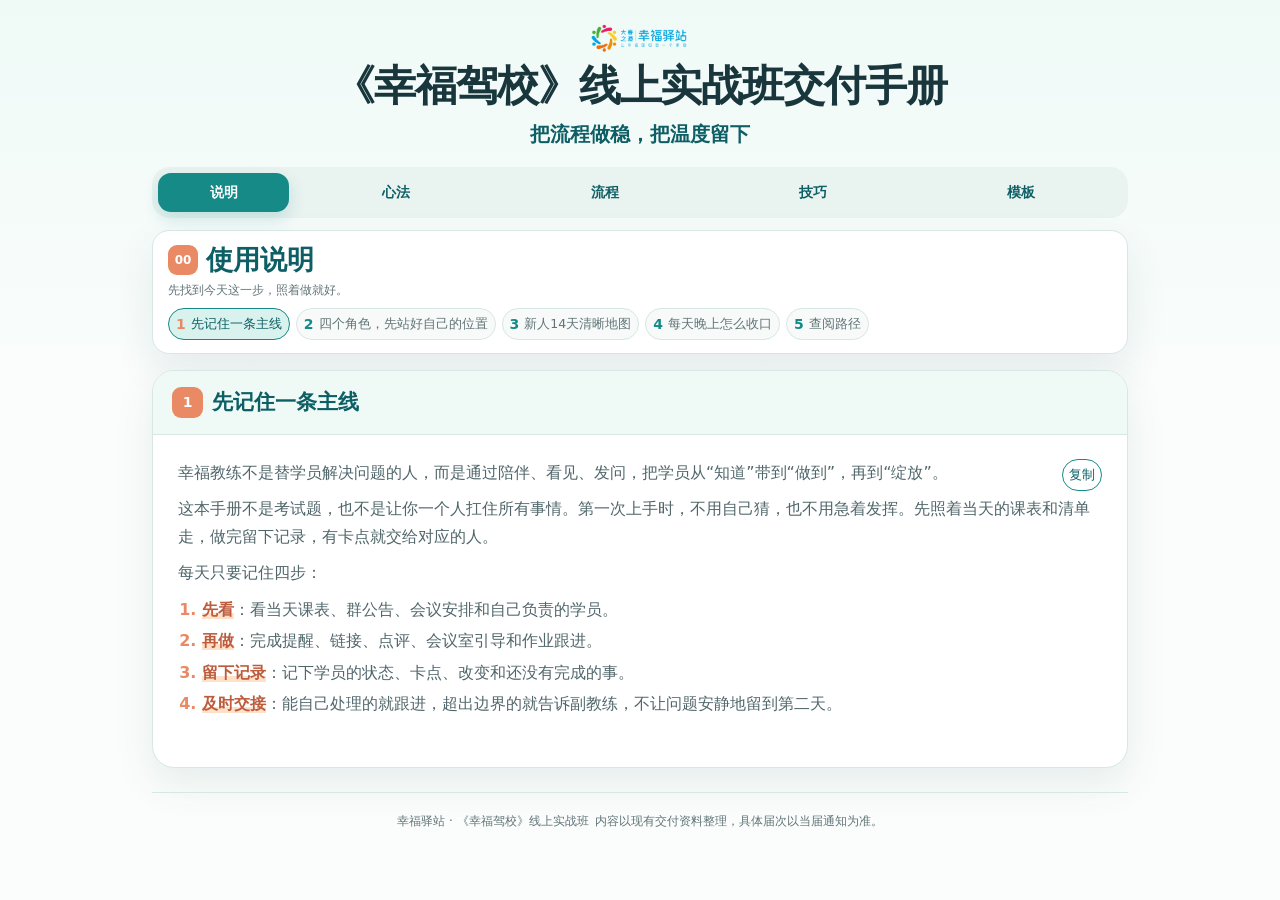
==== commit cbcdd7e7: "Group copy controls and clarify mobile delivery sections" ====
--- a/index.html
+++ b/index.html
@@ -1,291 +1,433 @@
-<!doctype html><html lang="zh-CN"><head><meta charset="utf-8"><meta name="viewport" content="width=device-width,initial-scale=1"><meta name="description" content="幸福驿站《幸福驾校》线上实战班交付手册"><title>《幸福驾校》线上实战班交付手册</title><link rel="stylesheet" href="styles.css?v=845ea411d9"></head><body><header class="site-header"><div class="header-inner"><img class="logo" src="幸福驿站logo.png" alt="幸福驿站 logo"><div class="header-title"><strong>《幸福驾校》线上实战班交付手册</strong><small>把流程做稳，把温度留下</small></div></div></header><main class="page-shell"><nav class="module-nav" aria-label="模块导航"><a href="#module-00" class="module-tab active" data-module-link="module-00" aria-label="使用说明">说明</a><a href="#module-01" class="module-tab" data-module-link="module-01" aria-label="心法、心态与理念">心法</a><a href="#module-02" class="module-tab" data-module-link="module-02" aria-label="流程与标准">流程</a><a href="#module-03" class="module-tab" data-module-link="module-03" aria-label="服务技巧">技巧</a><a href="#module-04" class="module-tab" data-module-link="module-04" aria-label="通用模板">模板</a></nav><section class="module-deck" id="module-deck"><article class="module-page active"><section class="module module-00" id="module-00"><div class="module-overview"><div class="module-heading"><div class="module-heading-line"><div class="module-number">00</div><h2>使用说明</h2></div><p class="module-note">先找到今天这一步，照着做就好。</p></div><nav class="submodule-nav" aria-label="使用说明小节导航"><a href="#module-00-part-1" class="submodule-tab active" data-submodule-link="module-00-part-1"><span>1</span>先记住一条主线</a><a href="#module-00-part-2" class="submodule-tab" data-submodule-link="module-00-part-2"><span>2</span>四个角色，先站好自己的位置</a><a href="#module-00-part-3" class="submodule-tab" data-submodule-link="module-00-part-3"><span>3</span>新人14天清晰地图</a><a href="#module-00-part-4" class="submodule-tab" data-submodule-link="module-00-part-4"><span>4</span>每天晚上怎么收口</a><a href="#module-00-part-5" class="submodule-tab" data-submodule-link="module-00-part-5"><span>5</span>查阅路径</a></nav></div><div class="submodule-deck"><article class="submodule-page active" id="module-00-part-1"><div class="submodule-title"><span>1</span><strong>先记住一条主线</strong></div><div class="submodule-body"><div class="copy-block "><button class="copy-btn" type="button" data-copy="%E5%B9%B8%E7%A6%8F%E6%95%99%E7%BB%83%E4%B8%8D%E6%98%AF%E6%9B%BF%E5%AD%A6%E5%91%98%E8%A7%A3%E5%86%B3%E9%97%AE%E9%A2%98%E7%9A%84%E4%BA%BA%EF%BC%8C%E8%80%8C%E6%98%AF%E9%80%9A%E8%BF%87%E9%99%AA%E4%BC%B4%E3%80%81%E7%9C%8B%E8%A7%81%E3%80%81%E5%8F%91%E9%97%AE%EF%BC%8C%E6%8A%8A%E5%AD%A6%E5%91%98%E4%BB%8E%E2%80%9C%E7%9F%A5%E9%81%93%E2%80%9D%E5%B8%A6%E5%88%B0%E2%80%9C%E5%81%9A%E5%88%B0%E2%80%9D%EF%BC%8C%E5%86%8D%E5%88%B0%E2%80%9C%E7%BB%BD%E6%94%BE%E2%80%9D%E3%80%82">复制</button><p class="">幸福教练不是替学员解决问题的人，而是通过陪伴、看见、发问，把学员从“知道”带到“做到”，再到“绽放”。</p></div>
-<div class="copy-block "><button class="copy-btn" type="button" data-copy="%E8%BF%99%E6%9C%AC%E6%89%8B%E5%86%8C%E4%B8%8D%E6%98%AF%E8%80%83%E8%AF%95%E9%A2%98%EF%BC%8C%E4%B9%9F%E4%B8%8D%E6%98%AF%E8%AE%A9%E4%BD%A0%E4%B8%80%E4%B8%AA%E4%BA%BA%E6%89%9B%E4%BD%8F%E6%89%80%E6%9C%89%E4%BA%8B%E6%83%85%E3%80%82%E7%AC%AC%E4%B8%80%E6%AC%A1%E4%B8%8A%E6%89%8B%E6%97%B6%EF%BC%8C%E4%B8%8D%E7%94%A8%E8%87%AA%E5%B7%B1%E7%8C%9C%EF%BC%8C%E4%B9%9F%E4%B8%8D%E7%94%A8%E6%80%A5%E7%9D%80%E5%8F%91%E6%8C%A5%E3%80%82%E5%85%88%E7%85%A7%E7%9D%80%E5%BD%93%E5%A4%A9%E7%9A%84%E8%AF%BE%E8%A1%A8%E5%92%8C%E6%B8%85%E5%8D%95%E8%B5%B0%EF%BC%8C%E5%81%9A%E5%AE%8C%E7%95%99%E4%B8%8B%E8%AE%B0%E5%BD%95%EF%BC%8C%E6%9C%89%E5%8D%A1%E7%82%B9%E5%B0%B1%E4%BA%A4%E7%BB%99%E5%AF%B9%E5%BA%94%E7%9A%84%E4%BA%BA%E3%80%82">复制</button><p class="">这本手册不是考试题，也不是让你一个人扛住所有事情。第一次上手时，不用自己猜，也不用急着发挥。先照着当天的课表和清单走，做完留下记录，有卡点就交给对应的人。</p></div>
-<div class="copy-block "><button class="copy-btn" type="button" data-copy="%E6%AF%8F%E5%A4%A9%E5%8F%AA%E8%A6%81%E8%AE%B0%E4%BD%8F%E5%9B%9B%E6%AD%A5%EF%BC%9A">复制</button><p class="">每天只要记住四步：</p></div>
-<div class="copy-block "><button class="copy-btn" type="button" data-copy="1.%20**%E5%85%88%E7%9C%8B**%EF%BC%9A%E7%9C%8B%E5%BD%93%E5%A4%A9%E8%AF%BE%E8%A1%A8%E3%80%81%E7%BE%A4%E5%85%AC%E5%91%8A%E3%80%81%E4%BC%9A%E8%AE%AE%E5%AE%89%E6%8E%92%E5%92%8C%E8%87%AA%E5%B7%B1%E8%B4%9F%E8%B4%A3%E7%9A%84%E5%AD%A6%E5%91%98%E3%80%82%0A2.%20**%E5%86%8D%E5%81%9A**%EF%BC%9A%E5%AE%8C%E6%88%90%E6%8F%90%E9%86%92%E3%80%81%E9%93%BE%E6%8E%A5%E3%80%81%E7%82%B9%E8%AF%84%E3%80%81%E4%BC%9A%E8%AE%AE%E5%AE%A4%E5%BC%95%E5%AF%BC%E5%92%8C%E4%BD%9C%E4%B8%9A%E8%B7%9F%E8%BF%9B%E3%80%82%0A3.%20**%E7%95%99%E4%B8%8B%E8%AE%B0%E5%BD%95**%EF%BC%9A%E8%AE%B0%E4%B8%8B%E5%AD%A6%E5%91%98%E7%9A%84%E7%8A%B6%E6%80%81%E3%80%81%E5%8D%A1%E7%82%B9%E3%80%81%E6%94%B9%E5%8F%98%E5%92%8C%E8%BF%98%E6%B2%A1%E6%9C%89%E5%AE%8C%E6%88%90%E7%9A%84%E4%BA%8B%E3%80%82%0A4.%20**%E5%8F%8A%E6%97%B6%E4%BA%A4%E6%8E%A5**%EF%BC%9A%E8%83%BD%E8%87%AA%E5%B7%B1%E5%A4%84%E7%90%86%E7%9A%84%E5%B0%B1%E8%B7%9F%E8%BF%9B%EF%BC%8C%E8%B6%85%E5%87%BA%E8%BE%B9%E7%95%8C%E7%9A%84%E5%B0%B1%E5%91%8A%E8%AF%89%E5%89%AF%E6%95%99%E7%BB%83%EF%BC%8C%E4%B8%8D%E8%AE%A9%E9%97%AE%E9%A2%98%E5%AE%89%E9%9D%99%E5%9C%B0%E7%95%99%E5%88%B0%E7%AC%AC%E4%BA%8C%E5%A4%A9%E3%80%82">复制</button><ol><li><strong>先看</strong>：看当天课表、群公告、会议安排和自己负责的学员。</li><li><strong>再做</strong>：完成提醒、链接、点评、会议室引导和作业跟进。</li><li><strong>留下记录</strong>：记下学员的状态、卡点、改变和还没有完成的事。</li><li><strong>及时交接</strong>：能自己处理的就跟进，超出边界的就告诉副教练，不让问题安静地留到第二天。</li></ol></div></div></article><article class="submodule-page" id="module-00-part-2"><div class="submodule-title"><span>2</span><strong>四个角色，先站好自己的位置</strong></div><div class="submodule-body"><div class="copy-block "><button class="copy-btn" type="button" data-copy="1.%20**%E6%80%BB%E7%BB%9F%E7%AD%B9**%EF%BC%9A%E5%AE%9A%E6%96%B9%E5%90%91%E3%80%81%E6%90%AD%E4%BD%93%E7%B3%BB%EF%BC%8C%E4%B9%9F%E6%83%B3%E5%8A%9E%E6%B3%95%E8%AE%A9%E5%AD%A6%E5%91%98%E5%9C%A8%E5%AD%A6%E4%B9%A0%E9%87%8C%E6%84%9F%E5%88%B0%E8%A2%AB%E7%9C%8B%E8%A7%81%E3%80%81%E6%9C%89%E5%8F%82%E4%B8%8E%E3%80%81%E6%9C%89%E6%94%B6%E8%8E%B7%E3%80%82%0A2.%20**%E4%B8%BB%E6%95%99%E7%BB%83**%EF%BC%9A%E6%8A%8A%E6%96%B9%E5%90%91%E6%8E%92%E6%88%90%E4%B8%80%E6%95%B4%E6%9C%9F%E7%9A%84%E4%BA%A4%E4%BB%98%E8%AE%A1%E5%88%92%EF%BC%8C%E7%9B%AF%E4%BD%8F%E5%85%B3%E9%94%AE%E8%8A%82%E7%82%B9%EF%BC%8C%E8%AE%A9%E5%A4%A7%E5%AE%B6%E7%9F%A5%E9%81%93%E7%8E%B0%E5%9C%A8%E5%81%9A%E5%88%B0%E5%93%AA%E4%B8%80%E6%AD%A5%E3%80%82%0A3.%20**%E5%89%AF%E6%95%99%E7%BB%83**%EF%BC%9A%E6%8A%8A%E8%AE%A1%E5%88%92%E5%8F%98%E6%88%90%E6%AF%8F%E5%A4%A9%E8%83%BD%E6%89%A7%E8%A1%8C%E7%9A%84%E5%8A%A8%E4%BD%9C%EF%BC%8C%E5%B8%A6%E7%9D%80%E5%B9%B8%E7%A6%8F%E6%95%99%E7%BB%83%E7%BB%83%E4%B9%A0%E3%80%81%E5%8F%8D%E9%A6%88%E5%92%8C%E6%88%90%E9%95%BF%E3%80%82%0A4.%20**%E5%B9%B8%E7%A6%8F%E6%95%99%E7%BB%83**%EF%BC%9A%E8%B5%B0%E5%88%B0%E5%AD%A6%E5%91%98%E8%BA%AB%E8%BE%B9%EF%BC%8C%E5%81%9A%E5%A5%BD%E9%93%BE%E6%8E%A5%E3%80%81%E6%8F%90%E9%86%92%E3%80%81%E7%82%B9%E8%AF%84%E3%80%81%E8%AE%B0%E5%BD%95%E5%92%8C%E4%B8%8A%E6%8A%A5%E3%80%82">复制</button><ol><li><strong>总统筹</strong>：定方向、搭体系，也想办法让学员在学习里感到被看见、有参与、有收获。</li><li><strong>主教练</strong>：把方向排成一整期的交付计划，盯住关键节点，让大家知道现在做到哪一步。</li><li><strong>副教练</strong>：把计划变成每天能执行的动作，带着幸福教练练习、反馈和成长。</li><li><strong>幸福教练</strong>：走到学员身边，做好链接、提醒、点评、记录和上报。</li></ol></div>
-<div class="copy-block "><button class="copy-btn" type="button" data-copy="%E4%B8%8D%E7%9F%A5%E9%81%93%E6%80%8E%E4%B9%88%E5%81%9A%E6%97%B6%EF%BC%8C%E5%85%88%E9%97%AE%E8%87%AA%E5%B7%B1%EF%BC%9A%E2%80%9C%E8%BF%99%E6%98%AF%E6%88%91%E7%9A%84%E8%81%8C%E8%B4%A3%E5%90%97%EF%BC%9F%E6%89%8B%E5%86%8C%E9%87%8C%E6%9C%89%E6%B2%A1%E6%9C%89%E7%8E%B0%E6%88%90%E5%8A%A8%E4%BD%9C%EF%BC%9F%E6%88%91%E9%9C%80%E8%A6%81%E6%89%BE%E8%B0%81%E7%A1%AE%E8%AE%A4%EF%BC%9F%E2%80%9D%E5%85%88%E6%9F%A5%E3%80%81%E5%86%8D%E9%97%AE%E3%80%81%E5%86%8D%E8%A1%8C%E5%8A%A8%EF%BC%8C%E4%B8%8D%E4%B8%B4%E6%97%B6%E5%AE%9A%E8%A7%84%E5%88%99%EF%BC%8C%E4%B9%9F%E4%B8%8D%E6%9B%BF%E5%88%AB%E4%BA%BA%E5%81%9A%E5%86%B3%E5%AE%9A%E3%80%82">复制</button><p class="">不知道怎么做时，先问自己：“这是我的职责吗？手册里有没有现成动作？我需要找谁确认？”先查、再问、再行动，不临时定规则，也不替别人做决定。</p></div></div></article><article class="submodule-page" id="module-00-part-3"><div class="submodule-title"><span>3</span><strong>新人14天清晰地图</strong></div><div class="submodule-body"><div class="copy-block "><button class="copy-btn" type="button" data-copy="%E4%B8%8B%E9%9D%A2%E6%98%AF%E4%B8%80%E5%BC%A0%E5%B8%AE%E5%8A%A9%E6%96%B0%E4%BA%BA%E6%89%BE%E6%96%B9%E5%90%91%E7%9A%84%E5%8A%A8%E4%BD%9C%E5%9C%B0%E5%9B%BE%EF%BC%8C%E4%B8%8D%E6%9B%BF%E4%BB%A3%E5%BD%93%E5%B1%8A%E8%AF%BE%E8%A1%A8%EF%BC%9B%E5%BD%93%E5%A4%A9%E8%AF%BE%E7%A8%8B%E5%92%8C%E9%80%9A%E7%9F%A5%E6%80%8E%E4%B9%88%E5%AE%89%E6%8E%92%EF%BC%8C%E5%B0%B1%E6%8C%89%E5%BD%93%E5%B1%8A%E5%AE%89%E6%8E%92%E6%89%A7%E8%A1%8C%E3%80%82%E4%BD%A0%E5%8F%AA%E8%A6%81%E7%9F%A5%E9%81%93%E8%87%AA%E5%B7%B1%E7%8E%B0%E5%9C%A8%E5%A4%84%E5%9C%A8%E5%93%AA%E4%B8%80%E6%AE%B5%EF%BC%8C%E5%B0%B1%E4%B8%8D%E5%AE%B9%E6%98%93%E4%B9%B1%E6%83%B3%E3%80%81%E4%B9%B1%E5%81%9A%E3%80%82">复制</button><p class="">下面是一张帮助新人找方向的动作地图，不替代当届课表；当天课程和通知怎么安排，就按当届安排执行。你只要知道自己现在处在哪一段，就不容易乱想、乱做。</p></div>
-<div class="copy-block "><button class="copy-btn" type="button" data-copy="1.%20**%E7%AC%AC1%E5%A4%A9%EF%BC%9A%E5%85%88%E8%AE%A4%E8%AF%86%E8%B7%AF**%E3%80%82%E7%86%9F%E6%82%89%E5%9B%A2%E9%98%9F%E3%80%81%E8%AF%BE%E8%A1%A8%E3%80%81%E7%BE%A4%E8%A7%84%E3%80%81%E4%BC%9A%E8%AE%AE%E5%AE%A4%E5%92%8C%E8%87%AA%E5%B7%B1%E7%9A%84%E8%B4%9F%E8%B4%A3%E8%8C%83%E5%9B%B4%EF%BC%8C%E7%9F%A5%E9%81%93%E9%81%87%E5%88%B0%E4%B8%8D%E5%90%8C%E4%BA%8B%E6%83%85%E6%89%BE%E8%B0%81%E3%80%82%0A2.%20**%E7%AC%AC2%E5%A4%A9%EF%BC%9A%E6%8A%8A%E4%BA%BA%E6%8E%A5%E4%B8%8A%E8%BD%A6**%E3%80%82%E7%A1%AE%E8%AE%A4%E5%AD%A6%E5%91%98%E8%BF%9B%E7%BE%A4%E3%80%81%E6%98%B5%E7%A7%B0%E3%80%81%E8%B5%84%E6%96%99%E5%92%8C%E8%81%94%E7%B3%BB%E6%96%B9%E5%BC%8F%EF%BC%8C%E8%AE%A9%E5%AD%A6%E5%91%98%E7%9F%A5%E9%81%93%E6%9C%89%E4%BA%BA%E8%B7%9F%E8%BF%9B%E3%80%81%E6%9C%89%E4%BA%BA%E7%AD%94%E7%96%91%E3%80%82%0A3.%20**%E7%AC%AC3%E5%A4%A9%EF%BC%9A%E6%8A%8A%E5%AD%A6%E4%B9%A0%E5%85%A5%E5%8F%A3%E8%AE%B2%E6%B8%85%E6%A5%9A**%E3%80%82%E5%B8%A6%E5%AD%A6%E5%91%98%E6%89%BE%E5%88%B0%E8%AF%BE%E7%A8%8B%E3%80%81%E4%BD%9C%E4%B8%9A%E3%80%81%E6%8F%90%E4%BA%A4%E5%85%A5%E5%8F%A3%E5%92%8C%E5%9B%9E%E6%94%BE%EF%BC%8C%E4%B8%8D%E8%AE%A9%E5%AD%A6%E5%91%98%E5%9B%A0%E4%B8%BA%E4%B8%8D%E4%BC%9A%E6%93%8D%E4%BD%9C%E6%8E%89%E9%98%9F%E3%80%82%0A4.%20**%E7%AC%AC4%E5%A4%A9%EF%BC%9A%E7%AC%AC%E4%B8%80%E6%AC%A1%E8%B7%9F%E8%BF%9B**%E3%80%82%E7%9C%8B%E5%8F%82%E4%BC%9A%E5%92%8C%E4%BD%9C%E4%B8%9A%E7%8A%B6%E6%80%81%EF%BC%8C%E4%B8%BB%E5%8A%A8%E9%97%AE%E4%B8%80%E5%8F%A5%E2%80%9C%E4%BB%8A%E5%A4%A9%E5%93%AA%E9%87%8C%E9%A1%BA%E3%80%81%E5%93%AA%E9%87%8C%E5%8D%A1%E2%80%9D%EF%BC%8C%E5%85%88%E5%BB%BA%E7%AB%8B%E7%9C%9F%E5%AE%9E%E9%93%BE%E6%8E%A5%E3%80%82%0A5.%20**%E7%AC%AC5%E5%A4%A9%EF%BC%9A%E7%BB%83%E4%B8%80%E6%AC%A1%E5%85%B7%E4%BD%93%E7%82%B9%E8%AF%84**%E3%80%82%E4%B8%8D%E8%AF%B4%E7%A9%BA%E8%AF%9D%EF%BC%8C%E5%8F%AA%E6%89%BE%E4%B8%80%E4%B8%AA%E4%BA%BA%E3%80%81%E4%B8%80%E4%B8%AA%E4%BC%98%E7%82%B9%E3%80%81%E4%B8%80%E4%B8%AA%E7%9C%9F%E5%AE%9E%E5%9C%BA%E6%99%AF%EF%BC%8C%E6%8A%8A%E7%9C%8B%E8%A7%81%E8%AF%B4%E5%87%BA%E6%9D%A5%E3%80%82%0A6.%20**%E7%AC%AC6%E5%A4%A9%EF%BC%9A%E7%BB%83%E4%B9%A0%E5%8F%91%E9%97%AE**%E3%80%82%E9%81%87%E5%88%B0%E5%AD%A6%E5%91%98%E6%8A%B1%E6%80%A8%E6%97%B6%EF%BC%8C%E5%85%88%E6%8E%A5%E4%BD%8F%EF%BC%8C%E5%86%8D%E6%8A%8A%E9%97%AE%E9%A2%98%E5%B8%A6%E5%9B%9E%E5%9C%BA%E6%99%AF%E3%80%81%E7%9B%AE%E6%A0%87%E5%92%8C%E8%87%AA%E5%B7%B1%E7%9A%84%E4%B8%80%E4%B8%AA%E5%B0%8F%E5%8A%A8%E4%BD%9C%E3%80%82%0A7.%20**%E7%AC%AC7%E5%A4%A9%EF%BC%9A%E5%81%9A%E4%B8%80%E6%AC%A1%E9%98%B6%E6%AE%B5%E5%A4%8D%E7%9B%98**%E3%80%82%E6%8A%8A%E4%B8%80%E5%91%A8%E9%87%8C%E5%AD%A6%E5%91%98%E7%9A%84%E5%8F%82%E4%B8%8E%E3%80%81%E5%8D%A1%E7%82%B9%E5%92%8C%E6%94%B9%E5%8F%98%E6%95%B4%E7%90%86%E5%87%BA%E6%9D%A5%EF%BC%8C%E8%AF%A5%E8%A1%A5%E7%9A%84%E4%BA%BA%E8%A1%A5%E4%B8%8A%EF%BC%8C%E8%AF%A5%E4%B8%8A%E6%8A%A5%E7%9A%84%E4%B8%8A%E6%8A%A5%E3%80%82%0A8.%20**%E7%AC%AC8%E5%A4%A9%EF%BC%9A%E9%99%AA%E5%AD%A6%E5%91%98%E6%8A%8A%E5%8A%A8%E4%BD%9C%E5%81%9A%E5%87%BA%E6%9D%A5**%E3%80%82%E5%85%B3%E6%B3%A8%E2%80%9C%E5%90%AC%E8%AF%BE%E2%80%94%E5%9B%9E%E5%AE%B6%E5%AE%9E%E8%B7%B5%E2%80%94%E5%8F%8D%E9%A6%88%E2%80%94%E5%86%8D%E8%B0%83%E6%95%B4%E2%80%9D%EF%BC%8C%E4%B8%8D%E5%8F%AA%E7%9C%8B%E5%AD%A6%E5%91%98%E6%9C%89%E6%B2%A1%E6%9C%89%E5%90%AC%E8%AF%BE%E3%80%82%0A9.%20**%E7%AC%AC9%E5%A4%A9%EF%BC%9A%E6%8A%8A%E5%8D%A1%E7%82%B9%E9%80%81%E5%88%B0%E5%90%88%E9%80%82%E7%9A%84%E5%9C%B0%E6%96%B9**%E3%80%82%E9%9C%80%E8%A6%81%E6%8B%86%E8%A7%A3%E5%B0%B1%E5%BC%95%E5%AF%BC%E7%AD%94%E7%96%91%E4%BC%9A%E8%AE%AE%E5%AE%A4%EF%BC%8C%E9%9C%80%E8%A6%81%E5%AF%B9%E6%A0%87%E5%B0%B1%E5%BC%95%E5%AF%BC%E6%A6%9C%E6%A0%B7%E4%BC%9A%E8%AE%AE%E5%AE%A4%EF%BC%8C%E9%9C%80%E8%A6%81%E6%B6%88%E5%8C%96%E5%B0%B1%E5%B8%A6%E5%88%B0%E5%B0%8F%E7%BB%84%E5%A4%8D%E7%9B%98%E3%80%82%0A10.%20**%E7%AC%AC10%E5%A4%A9%EF%BC%9A%E5%BC%80%E5%A7%8B%E6%89%BE%E6%94%B9%E5%8F%98**%E3%80%82%E4%BB%8E%E7%BE%A4%E9%87%8C%E3%80%81%E4%BD%9C%E4%B8%9A%E3%80%81%E4%BC%9A%E8%AE%AE%E5%AE%A4%E5%92%8C%E5%A4%8D%E7%9B%98%E4%B8%AD%EF%BC%8C%E8%AE%B0%E5%BD%95%E5%AD%A6%E5%91%98%E7%9C%9F%E5%AE%9E%E5%8F%91%E7%94%9F%E7%9A%84%E5%B0%8F%E5%8F%98%E5%8C%96%E3%80%82%0A11.%20**%E7%AC%AC11%E5%A4%A9%EF%BC%9A%E6%8A%8A%E6%94%B9%E5%8F%98%E8%AF%B4%E5%85%B7%E4%BD%93**%E3%80%82%E5%88%86%E6%B8%85%E6%98%AF%E8%AE%A4%E7%9F%A5%E5%8F%98%E4%BA%86%E3%80%81%E5%8A%A8%E4%BD%9C%E5%8F%98%E4%BA%86%E3%80%81%E5%85%B3%E7%B3%BB%E5%8F%98%E4%BA%86%EF%BC%8C%E8%BF%98%E6%98%AF%E5%BC%80%E5%A7%8B%E5%B8%A6%E5%8A%A8%E5%88%AB%E4%BA%BA%EF%BC%8C%E4%B8%8D%E6%80%A5%E7%9D%80%E7%BB%99%E7%BB%93%E8%AE%BA%E3%80%82%0A12.%20**%E7%AC%AC12%E5%A4%A9%EF%BC%9A%E7%BB%83%E4%B9%A0%E5%8D%8F%E5%90%8C**%E3%80%82%E5%92%8C%E5%89%AF%E6%95%99%E7%BB%83%E3%80%81%E6%A6%9C%E6%A0%B7%E5%AE%98%E3%80%81%E7%BB%9F%E8%AE%A1%E3%80%81%E4%B8%BB%E6%8C%81%E6%88%96%E6%96%87%E6%A1%88%E5%B2%97%E4%BD%8D%E5%AE%8C%E6%88%90%E4%B8%80%E6%AC%A1%E6%B8%85%E6%A5%9A%E4%BA%A4%E6%8E%A5%EF%BC%8C%E7%9F%A5%E9%81%93%E4%BF%A1%E6%81%AF%E6%80%8E%E6%A0%B7%E4%BC%A0%E5%88%B0%E4%BD%8D%E3%80%82%0A13.%20**%E7%AC%AC13%E5%A4%A9%EF%BC%9A%E5%87%86%E5%A4%87%E7%BB%93%E8%90%A5**%E3%80%82%E5%9B%9E%E7%9C%8B%E5%AD%A6%E5%91%98%E6%88%90%E9%95%BF%E8%BD%A8%E8%BF%B9%EF%BC%8C%E8%A1%A5%E9%BD%90%E6%A1%A3%E6%A1%88%E3%80%81%E7%B4%A0%E6%9D%90%E3%80%81%E7%82%B9%E8%AF%84%E5%92%8C%E6%9C%AA%E9%97%AD%E7%8E%AF%E4%BA%8B%E9%A1%B9%E3%80%82%0A14.%20**%E7%AC%AC14%E5%A4%A9%EF%BC%9A%E6%8A%8A%E6%88%90%E6%9E%9C%E4%BA%A4%E5%87%BA%E5%8E%BB**%E3%80%82%E9%99%AA%E5%AD%A6%E5%91%98%E5%AE%8C%E6%88%90%E7%BB%93%E8%90%A5%E6%94%B6%E5%B0%BE%EF%BC%8C%E5%AE%8C%E6%88%90%E8%B5%84%E6%96%99%E3%80%81%E9%97%AE%E9%A2%98%E3%80%81%E7%B4%A0%E6%9D%90%E5%92%8C%E7%BB%8F%E9%AA%8C%E4%BA%A4%E6%8E%A5%EF%BC%8C%E8%AE%A9%E8%BF%99%E6%AC%A1%E6%9C%8D%E5%8A%A1%E6%9C%89%E5%A7%8B%E6%9C%89%E7%BB%88%E3%80%82">复制</button><ol><li><strong>第1天：先认识路</strong>。熟悉团队、课表、群规、会议室和自己的负责范围，知道遇到不同事情找谁。</li><li><strong>第2天：把人接上车</strong>。确认学员进群、昵称、资料和联系方式，让学员知道有人跟进、有人答疑。</li><li><strong>第3天：把学习入口讲清楚</strong>。带学员找到课程、作业、提交入口和回放，不让学员因为不会操作掉队。</li><li><strong>第4天：第一次跟进</strong>。看参会和作业状态，主动问一句“今天哪里顺、哪里卡”，先建立真实链接。</li><li><strong>第5天：练一次具体点评</strong>。不说空话，只找一个人、一个优点、一个真实场景，把看见说出来。</li><li><strong>第6天：练习发问</strong>。遇到学员抱怨时，先接住，再把问题带回场景、目标和自己的一个小动作。</li><li><strong>第7天：做一次阶段复盘</strong>。把一周里学员的参与、卡点和改变整理出来，该补的人补上，该上报的上报。</li><li><strong>第8天：陪学员把动作做出来</strong>。关注“听课—回家实践—反馈—再调整”，不只看学员有没有听课。</li><li><strong>第9天：把卡点送到合适的地方</strong>。需要拆解就引导答疑会议室，需要对标就引导榜样会议室，需要消化就带到小组复盘。</li><li><strong>第10天：开始找改变</strong>。从群里、作业、会议室和复盘中，记录学员真实发生的小变化。</li><li><strong>第11天：把改变说具体</strong>。分清是认知变了、动作变了、关系变了，还是开始带动别人，不急着给结论。</li><li><strong>第12天：练习协同</strong>。和副教练、榜样官、统计、主持或文案岗位完成一次清楚交接，知道信息怎样传到位。</li><li><strong>第13天：准备结营</strong>。回看学员成长轨迹，补齐档案、素材、点评和未闭环事项。</li><li><strong>第14天：把成果交出去</strong>。陪学员完成结营收尾，完成资料、问题、素材和经验交接，让这次服务有始有终。</li></ol></div></div></article><article class="submodule-page" id="module-00-part-4"><div class="submodule-title"><span>4</span><strong>每天晚上怎么收口</strong></div><div class="submodule-body"><div class="copy-block "><button class="copy-btn" type="button" data-copy="%E7%99%BD%E5%A4%A9%E7%9A%84%E5%8A%A8%E4%BD%9C%E5%81%9A%E5%AE%8C%EF%BC%8C%E6%99%9A%E4%B8%8A%E4%B8%8D%E8%A6%81%E6%8A%8A%E4%BA%8B%E6%83%85%E5%B8%A6%E7%9D%80%E7%9D%A1%E3%80%82%E5%A4%8D%E7%9B%98%E5%89%8D%E6%8F%90%E9%86%92%E5%AD%A6%E5%91%98%E5%8F%82%E5%8A%A0%EF%BC%8C%E5%A4%8D%E7%9B%98%E4%B8%AD%E7%95%99%E6%84%8F%E7%9C%9F%E5%AE%9E%E6%94%B6%E8%8E%B7%E5%92%8C%E5%8D%A1%E7%82%B9%EF%BC%8C%E5%A4%8D%E7%9B%98%E5%90%8E%E5%AE%8C%E6%88%90%E4%B8%8B%E9%9D%A2%E5%9B%9B%E4%BB%B6%E4%BA%8B%EF%BC%9A">复制</button><p class="">白天的动作做完，晚上不要把事情带着睡。复盘前提醒学员参加，复盘中留意真实收获和卡点，复盘后完成下面四件事：</p></div>
-<div class="copy-block "><button class="copy-btn" type="button" data-copy="1.%20%E8%AE%B0%E4%B8%8B%E4%B8%80%E4%BD%8D%E4%BB%8A%E5%A4%A9%E8%A2%AB%E7%9C%8B%E8%A7%81%E7%9A%84%E5%AD%A6%E5%91%98%EF%BC%8C%E4%BB%A5%E5%8F%8A%E4%B8%80%E4%B8%AA%E5%85%B7%E4%BD%93%E7%BB%86%E8%8A%82%E3%80%82%0A2.%20%E8%AE%B0%E4%B8%8B%E4%B8%80%E4%BD%8D%E9%9C%80%E8%A6%81%E7%BB%A7%E7%BB%AD%E8%B7%9F%E8%BF%9B%E7%9A%84%E5%AD%A6%E5%91%98%EF%BC%8C%E4%BB%A5%E5%8F%8A%E7%9B%AE%E5%89%8D%E5%8D%A1%E5%9C%A8%E5%93%AA%E9%87%8C%E3%80%82%0A3.%20%E5%86%99%E6%B8%85%E6%98%8E%E5%A4%A9%E8%87%AA%E5%B7%B1%E7%9A%84%E4%B8%80%E4%B8%AA%E9%87%8D%E7%82%B9%E5%8A%A8%E4%BD%9C%EF%BC%8C%E4%B8%8D%E7%BB%99%E8%87%AA%E5%B7%B1%E5%88%97%E4%B8%80%E9%95%BF%E4%B8%B2%E4%BB%BB%E5%8A%A1%E3%80%82%0A4.%20%E6%8A%8A%E6%9C%AA%E8%A7%A3%E5%86%B3%E7%9A%84%E9%97%AE%E9%A2%98%E3%80%81%E5%AD%A6%E5%91%98%E5%8F%98%E5%8C%96%E5%92%8C%E6%A6%9C%E6%A0%B7%E7%B4%A0%E6%9D%90%E4%BA%A4%E7%BB%99%E5%AF%B9%E5%BA%94%E8%B4%9F%E8%B4%A3%E4%BA%BA%EF%BC%9B%E5%BD%93%E5%B1%8A%E6%9C%89%E6%98%8E%E7%A1%AE%E5%85%B3%E7%BE%A4%E6%97%B6%E9%97%B4%EF%BC%8C%E5%B0%B1%E5%9C%A8%E5%85%B3%E7%BE%A4%E5%89%8D%E5%AE%8C%E6%88%90%E4%BA%A4%E6%8E%A5%E3%80%82">复制</button><ol><li>记下一位今天被看见的学员，以及一个具体细节。</li><li>记下一位需要继续跟进的学员，以及目前卡在哪里。</li><li>写清明天自己的一个重点动作，不给自己列一长串任务。</li><li>把未解决的问题、学员变化和榜样素材交给对应负责人；当届有明确关群时间，就在关群前完成交接。</li></ol></div>
-<div class="copy-block "><button class="copy-btn" type="button" data-copy="%E6%99%9A%E4%B8%8A%E6%94%B6%E5%8F%A3%E4%B8%8D%E6%98%AF%E4%B8%BA%E4%BA%86%E5%86%99%E5%BE%97%E6%BC%82%E4%BA%AE%EF%BC%8C%E8%80%8C%E6%98%AF%E8%AE%A9%E7%AC%AC%E4%BA%8C%E5%A4%A9%E6%8E%A5%E7%9D%80%E5%81%9A%E6%97%B6%EF%BC%8C%E4%B8%8D%E7%94%A8%E9%87%8D%E6%96%B0%E7%8C%9C%E4%B8%80%E9%81%8D%E3%80%82">复制</button><p class="">晚上收口不是为了写得漂亮，而是让第二天接着做时，不用重新猜一遍。</p></div></div></article><article class="submodule-page" id="module-00-part-5"><div class="submodule-title"><span>5</span><strong>查阅路径</strong></div><div class="submodule-body"><div class="copy-block "><button class="copy-btn" type="button" data-copy="1.%20**%E7%AC%AC%E4%B8%80%E6%AC%A1%E4%B8%8A%E5%B2%97**%EF%BC%9A%E5%85%88%E7%9C%8B%E6%9C%AC%E9%A1%B5%EF%BC%8C%E5%86%8D%E7%9C%8B%E2%80%9C%E7%AC%AC%E4%B8%80%E9%83%A8%E5%88%86%C2%B7%E5%BF%83%E6%B3%95%E2%80%9D%E5%92%8C%E2%80%9C%E7%AC%AC%E4%BA%8C%E9%83%A8%E5%88%86%C2%B7%E5%BC%80%E8%90%A5%E5%89%8D%E4%B8%8E%E7%A7%91%E7%9B%AE%E4%B8%80%E2%80%9D%E3%80%82%0A2.%20**%E4%BB%8A%E5%A4%A9%E4%B8%8D%E7%9F%A5%E9%81%93%E5%81%9A%E4%BB%80%E4%B9%88**%EF%BC%9A%E5%85%88%E6%9F%A5%E2%80%9C%E7%AC%AC%E4%BA%8C%E9%83%A8%E5%88%86%C2%B7%E6%AF%8F%E6%97%A5%E4%BA%A4%E4%BB%98%E8%8A%82%E5%A5%8F%E2%80%9D%E5%92%8C%E2%80%9C%E7%AC%AC%E5%9B%9B%E9%83%A8%E5%88%86%C2%B7%E6%AF%8F%E6%97%A5%E5%B9%B8%E7%A6%8F%E6%95%99%E7%BB%83%E6%A3%80%E6%9F%A5%E8%A1%A8%E2%80%9D%E3%80%82%0A3.%20**%E5%AD%A6%E5%91%98%E6%9C%89%E5%8D%A1%E7%82%B9**%EF%BC%9A%E6%9F%A5%E2%80%9C%E7%AC%AC%E4%B8%89%E9%83%A8%E5%88%86%C2%B7%E6%9C%8D%E5%8A%A1%E6%8A%80%E5%B7%A7%E2%80%9D%EF%BC%8C%E5%86%8D%E6%8A%8A%E5%AD%A6%E5%91%98%E9%80%81%E5%88%B0%E7%AD%94%E7%96%91%E3%80%81%E6%A6%9C%E6%A0%B7%E6%88%96%E5%A4%8D%E7%9B%98%E4%BC%9A%E8%AE%AE%E5%AE%A4%E3%80%82%0A4.%20**%E9%9C%80%E8%A6%81%E5%92%8C%E5%88%AB%E4%BA%BA%E9%85%8D%E5%90%88**%EF%BC%9A%E6%9F%A5%E2%80%9C%E7%AC%AC%E4%BA%8C%E9%83%A8%E5%88%86%C2%B7%E5%85%B3%E9%94%AE%E5%B2%97%E4%BD%8D%E5%8D%8F%E5%90%8C%E2%80%9D%EF%BC%8C%E7%9C%8B%E6%B8%85%E6%A5%9A%E8%B0%81%E8%B4%9F%E8%B4%A3%E3%80%81%E4%BB%80%E4%B9%88%E6%97%B6%E5%80%99%E4%BA%A4%E3%80%81%E4%BA%A4%E5%88%B0%E4%BB%80%E4%B9%88%E7%A8%8B%E5%BA%A6%E3%80%82%0A5.%20**%E6%99%9A%E4%B8%8A%E8%A6%81%E6%94%B6%E5%8F%A3**%EF%BC%9A%E7%94%A8%E2%80%9C%E6%AF%8F%E6%97%A5%E6%A3%80%E6%9F%A5%E8%A1%A8%E2%80%9D%E2%80%9C%E5%AD%A6%E5%91%98%E8%B7%9F%E8%BF%9B%E8%AE%B0%E5%BD%95%E2%80%9D%E5%92%8C%E2%80%9C%E5%B9%B8%E7%A6%8F%E6%95%99%E7%BB%83%E5%A4%8D%E7%9B%98%E2%80%9D%E7%95%99%E4%B8%8B%E6%98%8E%E5%A4%A9%E8%83%BD%E6%8E%A5%E7%9D%80%E7%94%A8%E7%9A%84%E4%BF%A1%E6%81%AF%E3%80%82%0A6.%20**%E7%BB%93%E8%90%A5%E8%A6%81%E4%BA%A4%E6%8E%A5**%EF%BC%9A%E6%9F%A5%E2%80%9C%E7%AC%AC%E4%BA%8C%E9%83%A8%E5%88%86%C2%B7%E7%A7%91%E7%9B%AE%E5%9B%9B%E3%80%81%E7%BB%93%E8%90%A5%E4%B8%8E%E9%AA%8C%E6%94%B6%E2%80%9D%E5%92%8C%E2%80%9C%E7%AC%AC%E5%9B%9B%E9%83%A8%E5%88%86%C2%B7%E7%BB%93%E8%90%A5%E4%B8%8E%E4%BA%A4%E6%8E%A5%E6%A8%A1%E6%9D%BF%E2%80%9D%E3%80%82">复制</button><ol><li><strong>第一次上岗</strong>：先看本页，再看“第一部分·心法”和“第二部分·开营前与科目一”。</li><li><strong>今天不知道做什么</strong>：先查“第二部分·每日交付节奏”和“第四部分·每日幸福教练检查表”。</li><li><strong>学员有卡点</strong>：查“第三部分·服务技巧”，再把学员送到答疑、榜样或复盘会议室。</li><li><strong>需要和别人配合</strong>：查“第二部分·关键岗位协同”，看清楚谁负责、什么时候交、交到什么程度。</li><li><strong>晚上要收口</strong>：用“每日检查表”“学员跟进记录”和“幸福教练复盘”留下明天能接着用的信息。</li><li><strong>结营要交接</strong>：查“第二部分·科目四、结营与验收”和“第四部分·结营与交接模板”。</li></ol></div></div></article></div></section></article><article class="module-page"><section class="module module-01" id="module-01"><div class="module-overview"><div class="module-heading"><div class="module-heading-line"><div class="module-number">01</div><h2>心法、心态与理念</h2></div><p class="module-note">先把自己站稳，再陪学员走稳。</p></div><nav class="submodule-nav" aria-label="心法、心态与理念小节导航"><a href="#module-01-part-1" class="submodule-tab active" data-submodule-link="module-01-part-1"><span>1</span>幸福教练是谁</a><a href="#module-01-part-2" class="submodule-tab" data-submodule-link="module-01-part-2"><span>2</span>三不三要</a><a href="#module-01-part-3" class="submodule-tab" data-submodule-link="module-01-part-3"><span>3</span>三心、五种底层思维</a><a href="#module-01-part-4" class="submodule-tab" data-submodule-link="module-01-part-4"><span>4</span>幸福驾校四科目模型</a><a href="#module-01-part-5" class="submodule-tab" data-submodule-link="module-01-part-5"><span>5</span>服务边界</a><a href="#module-01-part-6" class="submodule-tab" data-submodule-link="module-01-part-6"><span>6</span>从学习者到幸福教练：先走过，再陪伴</a><a href="#module-01-part-7" class="submodule-tab" data-submodule-link="module-01-part-7"><span>7</span>语言温度：标准清楚，表达柔和</a></nav></div><div class="submodule-deck"><article class="submodule-page active" id="module-01-part-1"><div class="submodule-title"><span>1</span><strong>幸福教练是谁</strong></div><div class="submodule-body"><div class="copy-block "><button class="copy-btn" type="button" data-copy="%E5%B9%B8%E7%A6%8F%E6%95%99%E7%BB%83%E6%98%AF%E5%AE%9E%E6%88%98%E7%8F%AD%E4%BA%A4%E4%BB%98%E4%BD%93%E7%B3%BB%E7%9A%84%E6%9C%80%E5%B0%8F%E6%89%A7%E8%A1%8C%E5%8D%95%E5%85%83%EF%BC%8C%E4%B9%9F%E6%98%AF%E5%AD%A6%E5%91%98%E6%AF%8F%E5%A4%A9%E6%9C%80%E5%AE%B9%E6%98%93%E6%8E%A5%E8%A7%A6%E5%88%B0%E7%9A%84%E4%B8%80%E7%BA%BF%E4%BA%A4%E4%BB%98%E8%80%85%E3%80%82">复制</button><p class="">幸福教练是实战班交付体系的最小执行单元，也是学员每天最容易接触到的一线交付者。</p></div>
-<div class="copy-block "><button class="copy-btn" type="button" data-copy="%E2%80%A2%20%E4%B8%80%E7%BA%BF%E4%BA%A4%E4%BB%98%E8%80%85%EF%BC%9A%E4%B8%80%E5%90%8D%E6%95%99%E7%BB%83%E8%83%8C%E5%90%8E%EF%BC%8C%E6%98%AF%E4%B8%80%E7%BB%84%E5%AE%B6%E5%BA%AD%E3%80%81%E4%B8%80%E6%AE%B5%E6%AE%B5%E5%85%B3%E7%B3%BB%E5%92%8C%E4%B8%80%E4%BB%BD%E4%BB%BD%E4%BF%A1%E4%BB%BB%E3%80%82%0A%E2%80%A2%20%E7%AC%AC%E4%B8%80%E8%A7%A6%E8%BE%BE%E4%BA%BA%EF%BC%9A%E4%B8%BB%E6%95%99%E7%BB%83%E8%B4%9F%E8%B4%A3%E7%BB%9F%E7%AD%B9%EF%BC%8C%E5%89%AF%E6%95%99%E7%BB%83%E8%B4%9F%E8%B4%A3%E6%89%98%E4%B8%BE%EF%BC%8C%E4%BD%86%E5%AD%A6%E5%91%98%E6%AF%8F%E5%A4%A9%E7%9C%8B%E5%88%B0%E7%9A%84%EF%BC%8C%E5%BE%80%E5%BE%80%E6%98%AF%E5%B9%B8%E7%A6%8F%E6%95%99%E7%BB%83%E7%9A%84%E9%93%BE%E6%8E%A5%E3%80%81%E7%82%B9%E8%AF%84%E3%80%81%E6%8F%90%E9%86%92%E5%92%8C%E9%99%AA%E4%BC%B4%E3%80%82%0A%E2%80%A2%20%E4%BA%BA%E6%89%8D%E5%9F%B9%E5%85%BB%E5%8D%95%E5%85%83%EF%BC%9A%E5%B9%B8%E7%A6%8F%E6%95%99%E7%BB%83%E4%B8%8D%E6%98%AF%E4%B8%B4%E6%97%B6%E5%B8%AE%E5%BF%99%EF%BC%8C%E8%80%8C%E6%98%AF%E5%89%AF%E6%95%99%E7%BB%83%E3%80%81%E4%B8%BB%E6%95%99%E7%BB%83%E5%92%8C%E6%80%BB%E7%BB%9F%E7%AD%B9%E7%9A%84%E4%BA%BA%E6%89%8D%E6%B1%A0%E3%80%82%0A%E2%80%A2%20%E6%88%90%E9%95%BF%E8%B7%AF%E5%BE%84%EF%BC%9A%E5%B9%B8%E7%A6%8F%E6%95%99%E7%BB%83%20%E2%86%92%20%E5%89%AF%E6%95%99%E7%BB%83%20%E2%86%92%20%E4%B8%BB%E6%95%99%E7%BB%83%20%E2%86%92%20%E6%80%BB%E7%BB%9F%E7%AD%B9%E3%80%82">复制</button><ul><li>一线交付者：一名教练背后，是一组家庭、一段段关系和一份份信任。</li><li>第一触达人：主教练负责统筹，副教练负责托举，但学员每天看到的，往往是幸福教练的链接、点评、提醒和陪伴。</li><li>人才培养单元：幸福教练不是临时帮忙，而是副教练、主教练和总统筹的人才池。</li><li>成长路径：幸福教练 → 副教练 → 主教练 → 总统筹。</li></ul></div></div></article><article class="submodule-page" id="module-01-part-2"><div class="submodule-title"><span>2</span><strong>三不三要</strong></div><div class="submodule-body"><div class="copy-block record-block"><button class="copy-btn" type="button" data-copy="%E4%B8%8D%E8%A6%81%E6%8A%8A%E8%87%AA%E5%B7%B1%E5%BD%93%E6%88%90%EF%BD%9C%E8%A6%81%E6%88%90%E4%B8%BA%EF%BD%9C%E5%B7%A5%E4%BD%9C%E5%90%AB%E4%B9%89%0A%E6%89%A7%E8%A1%8C%E8%80%85%EF%BD%9C%E5%86%85%E8%A7%82%E8%80%85%EF%BD%9C%E5%85%88%E5%BD%92%E5%9B%A0%E4%BA%8E%E5%B7%B1%EF%BC%8C%E5%80%9F%E4%BA%8B%E4%BF%AE%E5%B7%B1%EF%BC%9B%E5%A4%96%E9%83%A8%E5%8F%8D%E9%A6%88%E6%98%AF%E5%8F%91%E7%8E%B0%E8%87%AA%E5%B7%B1%E6%B2%9F%E9%80%9A%E7%9B%B2%E5%8C%BA%E7%9A%84%E7%BA%BF%E7%B4%A2%E3%80%82%0A%E6%8B%AF%E6%95%91%E8%80%85%EF%BD%9C%E6%89%B6%E6%AD%A3%E8%80%85%EF%BD%9C%E7%94%A8%E5%8F%91%E9%97%AE%E4%BB%A3%E6%9B%BF%E7%BB%99%E7%AD%94%E6%A1%88%EF%BC%8C%E7%94%A8%E7%9C%8B%E8%A7%81%E4%BB%A3%E6%9B%BF%E8%AF%B4%E6%95%99%EF%BC%8C%E8%AE%A9%E5%AD%A6%E5%91%98%E8%87%AA%E5%B7%B1%E9%95%BF%E5%87%BA%E8%83%BD%E5%8A%9B%E3%80%82%0A%E4%B8%B4%E6%97%B6%E5%B7%A5%EF%BD%9C%E5%87%86%E6%95%99%E7%BB%83%EF%BD%9C%E5%9C%A8%E6%89%BF%E6%8B%85%E4%B8%AD%E8%AE%AD%E7%BB%83%EF%BC%8C%E5%9C%A8%E5%AE%9E%E6%88%98%E4%B8%AD%E6%88%90%E9%95%BF%EF%BC%8C%E8%87%AA%E5%B7%B1%E6%88%90%E4%B8%BA%E6%A6%9C%E6%A0%B7%EF%BC%8C%E6%89%8D%E6%9C%89%E8%B5%84%E6%A0%BC%E6%88%90%E4%B8%BA%E6%A0%87%E5%87%86%E3%80%82">复制</button><div class="record-list"><article class="record-card"><span class="record-index">01</span><div class="record-fields"><div class="field-row"><span class="field-label">不要把自己当成</span><span class="field-value">执行者</span></div><div class="field-row"><span class="field-label">要成为</span><span class="field-value">内观者</span></div><div class="field-row"><span class="field-label">工作含义</span><span class="field-value">先归因于己，借事修己；外部反馈是发现自己沟通盲区的线索。</span></div></div></article><article class="record-card"><span class="record-index">02</span><div class="record-fields"><div class="field-row"><span class="field-label">不要把自己当成</span><span class="field-value">拯救者</span></div><div class="field-row"><span class="field-label">要成为</span><span class="field-value">扶正者</span></div><div class="field-row"><span class="field-label">工作含义</span><span class="field-value">用发问代替给答案，用看见代替说教，让学员自己长出能力。</span></div></div></article><article class="record-card"><span class="record-index">03</span><div class="record-fields"><div class="field-row"><span class="field-label">不要把自己当成</span><span class="field-value">临时工</span></div><div class="field-row"><span class="field-label">要成为</span><span class="field-value">准教练</span></div><div class="field-row"><span class="field-label">工作含义</span><span class="field-value">在承担中训练，在实战中成长，自己成为榜样，才有资格成为标准。</span></div></div></article></div></div></div></article><article class="submodule-page" id="module-01-part-3"><div class="submodule-title"><span>3</span><strong>三心、五种底层思维</strong></div><div class="submodule-body"><section class="topic" id="三心"><h3>三心</h3>
-<div class="copy-block "><button class="copy-btn" type="button" data-copy="%E7%88%B1%E5%BF%83%E3%80%81%E8%80%90%E5%BF%83%E3%80%81%E7%BB%86%E5%BF%83%E3%80%82">复制</button><p class="">爱心、耐心、细心。</p></div>
-</section>
-<section class="topic" id="五种底层思维"><h3>五种底层思维</h3>
-<div class="copy-block "><button class="copy-btn" type="button" data-copy="1.%20%E5%BD%92%E5%9B%A0%E6%80%9D%E7%BB%B4%EF%BC%9A%E9%81%87%E5%88%B0%E9%97%AE%E9%A2%98%E5%85%88%E7%9C%8B%E8%87%AA%E5%B7%B1%E8%83%BD%E8%B0%83%E6%95%B4%E4%BB%80%E4%B9%88%EF%BC%8C%E4%B8%8D%E6%8A%8A%E8%B4%A3%E4%BB%BB%E5%85%A8%E9%83%A8%E6%8E%A8%E7%BB%99%E5%AE%B6%E4%BA%BA%E6%88%96%E5%AD%A6%E5%91%98%E3%80%82%0A2.%20%E5%86%85%E8%A7%82%E6%80%9D%E7%BB%B4%EF%BC%9A%E6%83%85%E7%BB%AA%E5%8D%87%E8%B5%B7%E6%97%B6%E5%85%88%E7%9C%8B%E8%A7%81%E3%80%81%E6%8E%A5%E4%BD%8F%E3%80%81%E6%B6%88%E5%8C%96%EF%BC%8C%E4%B8%8D%E8%A2%AB%E6%83%85%E7%BB%AA%E7%89%B5%E7%9D%80%E8%B5%B0%E3%80%82%0A3.%20%E6%89%B6%E6%AD%A3%E6%80%9D%E7%BB%B4%EF%BC%9A%E5%83%8F%E7%BB%99%E5%B0%8F%E6%A0%91%E6%8F%92%E7%AB%B9%E7%AB%BF%EF%BC%8C%E6%8F%90%E4%BE%9B%E6%96%B9%E5%90%91%E5%92%8C%E6%94%AF%E6%92%91%EF%BC%8C%E4%BD%86%E4%B8%8D%E6%9B%BF%E5%AF%B9%E6%96%B9%E7%94%9F%E9%95%BF%E3%80%82%0A4.%20%E5%88%A9%E4%BB%96%E6%80%9D%E7%BB%B4%EF%BC%9A%E6%9C%8D%E5%8A%A1%E4%B8%8D%E6%98%AF%E6%9B%BF%E4%BA%BA%E5%AE%8C%E6%88%90%EF%BC%8C%E8%80%8C%E6%98%AF%E6%BF%80%E5%8F%91%E5%AF%B9%E6%96%B9%E8%87%AA%E5%B7%B1%E8%A7%A3%E5%86%B3%E9%97%AE%E9%A2%98%E7%9A%84%E8%83%BD%E5%8A%9B%E3%80%82%0A5.%20%E6%A6%9C%E6%A0%B7%E6%80%9D%E7%BB%B4%EF%BC%9A%E5%85%88%E7%9C%8B%E8%A7%81%E4%B8%80%E4%B8%AA%E4%BA%BA%E7%9A%84%E5%85%89%E7%82%B9%EF%BC%8C%E5%86%8D%E6%8A%8A%E5%8F%AF%E5%A4%8D%E5%88%B6%E7%9A%84%E8%A7%84%E5%BE%8B%E8%AE%B2%E6%B8%85%E6%A5%9A%EF%BC%8C%E8%AE%A9%E4%B8%80%E4%B8%AA%E4%BA%BA%E7%9A%84%E6%94%B9%E5%8F%98%E5%B8%A6%E5%8A%A8%E4%B8%80%E7%BE%A4%E4%BA%BA%E3%80%82">复制</button><ol><li>归因思维：遇到问题先看自己能调整什么，不把责任全部推给家人或学员。</li><li>内观思维：情绪升起时先看见、接住、消化，不被情绪牵着走。</li><li>扶正思维：像给小树插竹竿，提供方向和支撑，但不替对方生长。</li><li>利他思维：服务不是替人完成，而是激发对方自己解决问题的能力。</li><li>榜样思维：先看见一个人的光点，再把可复制的规律讲清楚，让一个人的改变带动一群人。</li></ol></div>
-</section></div></article><article class="submodule-page" id="module-01-part-4"><div class="submodule-title"><span>4</span><strong>幸福驾校四科目模型</strong></div><div class="submodule-body"><div class="copy-block record-block"><button class="copy-btn" type="button" data-copy="%E7%A7%91%E7%9B%AE%EF%BD%9C%E5%AD%A6%E5%91%98%E5%8F%98%E5%8C%96%EF%BD%9C%E6%95%99%E7%BB%83%E6%A0%B8%E5%BF%83%E4%BB%BB%E5%8A%A1%EF%BD%9C%E5%85%B3%E9%94%AE%E7%BB%93%E6%9E%9C%0A%E7%A7%91%E7%9B%AE%E4%B8%80%EF%BC%9A%E5%AD%A6%E5%B9%B8%E7%A6%8F%E4%BA%A4%E8%A7%84%EF%BD%9C%E4%B8%8D%E7%9F%A5%E9%81%93%20%E2%86%92%20%E7%9F%A5%E9%81%93%E8%A7%84%E5%88%99%EF%BD%9C%E9%93%BE%E6%8E%A5%E3%80%81%E5%BB%BA%E6%A1%A3%E3%80%81%E8%AE%B2%E6%B8%85%E5%AD%A6%E4%B9%A0%E8%B7%AF%E5%BE%84%E3%80%81%E6%BF%80%E6%B4%BB%E5%8F%82%E4%B8%8E%EF%BD%9C%E5%AD%A6%E5%91%98%E6%8E%A5%E4%B8%8A%E8%BD%A6%EF%BC%8C%E7%9F%A5%E9%81%93%E5%8E%BB%E5%93%AA%E5%AD%A6%E3%80%81%E6%80%8E%E4%B9%88%E5%AD%A6%E3%80%81%E6%89%BE%E8%B0%81%E9%97%AE%0A%E7%A7%91%E7%9B%AE%E4%BA%8C%EF%BC%9A%E7%BB%83%E5%B9%B8%E7%A6%8F%E5%AE%9E%E6%93%8D%EF%BD%9C%E7%9F%A5%E9%81%93%20%E2%86%92%20%E5%81%9A%E5%87%BA%E5%8A%A8%E4%BD%9C%EF%BD%9C%E7%9C%8B%E8%A7%81%E7%AA%81%E7%A0%B4%E3%80%81%E5%8F%91%E9%97%AE%E5%BC%95%E5%AF%BC%E3%80%81%E6%8E%A8%E5%8A%A8%E5%9B%9E%E5%AE%B6%E8%B7%B5%E8%A1%8C%E5%92%8C%E5%8F%8D%E9%A6%88%EF%BD%9C%E5%AD%A6%E5%91%98%E6%8A%8A%E8%AF%BE%E7%A8%8B%E7%94%A8%E8%BF%9B%E7%9C%9F%E5%AE%9E%E5%AE%B6%E5%BA%AD%E5%9C%BA%E6%99%AF%0A%E7%A7%91%E7%9B%AE%E4%B8%89%EF%BC%9A%E8%B7%91%E5%B9%B8%E7%A6%8F%E8%B7%AF%E8%80%83%EF%BD%9C%E5%8A%A8%E4%BD%9C%20%E2%86%92%20%E7%94%9F%E5%91%BD%E8%A2%AB%E5%BD%B1%E5%93%8D%EF%BD%9C%E6%89%BE%E6%A6%9C%E6%A0%B7%E3%80%81%E5%BD%95%E7%B4%A0%E6%9D%90%E3%80%81%E5%8F%8C%E9%87%8D%E7%82%B9%E8%AF%84%E3%80%81%E8%BF%9B%E5%85%A5%E9%AB%98%E8%83%BD%E9%87%8F%E5%9C%88%E5%AD%90%EF%BD%9C%E5%AD%A6%E5%91%98%E8%A2%AB%E6%8C%81%E7%BB%AD%E7%9C%8B%E8%A7%81%EF%BC%8C%E6%94%B9%E5%8F%98%E8%A2%AB%E6%94%BE%E5%A4%A7%E5%92%8C%E4%BC%A0%E6%92%AD%0A%E7%A7%91%E7%9B%AE%E5%9B%9B%EF%BC%9A%E6%8B%BF%E7%88%B6%E6%AF%8D%E9%A9%BE%E7%85%A7%EF%BD%9C%E5%AE%9E%E8%B7%B5%20%E2%86%92%20%E9%80%9A%E8%BF%87%E9%AA%8C%E6%94%B6%EF%BD%9C%E5%9C%BA%E6%99%AF%E5%A4%8D%E7%9B%98%E3%80%81%E6%88%90%E6%9E%9C%E8%A1%A8%E5%BD%B0%E3%80%81%E7%BB%93%E8%90%A5%E5%8F%91%E8%AF%81%E3%80%81%E6%8C%81%E7%BB%AD%E9%99%AA%E4%BC%B4%EF%BD%9C%E5%AD%A6%E5%91%98%E7%9C%8B%E8%A7%81%E8%87%AA%E5%B7%B1%E7%9A%84%E6%94%B9%E5%8F%98%EF%BC%8C%E5%B9%B6%E6%84%BF%E6%84%8F%E7%BB%A7%E7%BB%AD%E8%B7%B5%E8%A1%8C">复制</button><div class="record-list"><article class="record-card"><span class="record-index">01</span><div class="record-fields"><div class="field-row"><span class="field-label">科目</span><span class="field-value">科目一：学幸福交规</span></div><div class="field-row"><span class="field-label">学员变化</span><span class="field-value">不知道 → 知道规则</span></div><div class="field-row"><span class="field-label important">教练核心任务</span><span class="field-value">链接、建档、讲清学习路径、激活参与</span></div><div class="field-row"><span class="field-label important">关键结果</span><span class="field-value">学员接上车，知道去哪学、怎么学、找谁问</span></div></div></article><article class="record-card"><span class="record-index">02</span><div class="record-fields"><div class="field-row"><span class="field-label">科目</span><span class="field-value">科目二：练幸福实操</span></div><div class="field-row"><span class="field-label">学员变化</span><span class="field-value">知道 → 做出动作</span></div><div class="field-row"><span class="field-label important">教练核心任务</span><span class="field-value">看见突破、发问引导、推动回家践行和反馈</span></div><div class="field-row"><span class="field-label important">关键结果</span><span class="field-value">学员把课程用进真实家庭场景</span></div></div></article><article class="record-card"><span class="record-index">03</span><div class="record-fields"><div class="field-row"><span class="field-label">科目</span><span class="field-value">科目三：跑幸福路考</span></div><div class="field-row"><span class="field-label">学员变化</span><span class="field-value">动作 → 生命被影响</span></div><div class="field-row"><span class="field-label important">教练核心任务</span><span class="field-value">找榜样、录素材、双重点评、进入高能量圈子</span></div><div class="field-row"><span class="field-label important">关键结果</span><span class="field-value">学员被持续看见，改变被放大和传播</span></div></div></article><article class="record-card"><span class="record-index">04</span><div class="record-fields"><div class="field-row"><span class="field-label">科目</span><span class="field-value">科目四：拿父母驾照</span></div><div class="field-row"><span class="field-label">学员变化</span><span class="field-value">实践 → 通过验收</span></div><div class="field-row"><span class="field-label important">教练核心任务</span><span class="field-value">场景复盘、成果表彰、结营发证、持续陪伴</span></div><div class="field-row"><span class="field-label important">关键结果</span><span class="field-value">学员看见自己的改变，并愿意继续践行</span></div></div></article></div></div>
-<div class="copy-block "><button class="copy-btn" type="button" data-copy="%E5%9B%9B%E4%B8%AA%E7%A7%91%E7%9B%AE%E4%B8%8D%E6%98%AF%E5%89%B2%E8%A3%82%E7%9A%84%E5%9B%9B%E6%AE%B5%EF%BC%8C%E8%80%8C%E6%98%AF%E5%90%8C%E4%B8%80%E6%9D%A1%E6%88%90%E9%95%BF%E9%93%BE%EF%BC%9A%E8%AE%A4%E7%9F%A5%E6%89%93%E5%BC%80%EF%BC%8C%E8%A1%8C%E4%B8%BA%E6%89%8D%E5%8A%A8%E5%BE%97%E8%B5%B7%E6%9D%A5%EF%BC%9B%E8%A1%8C%E4%B8%BA%E6%8C%81%E7%BB%AD%EF%BC%8C%E7%94%9F%E5%91%BD%E6%89%8D%E7%9C%9F%E6%AD%A3%E5%8F%91%E7%94%9F%E6%94%B9%E5%8F%98%EF%BC%9B%E7%94%9F%E5%91%BD%E6%94%B9%E5%8F%98%EF%BC%8C%E7%BB%93%E8%90%A5%E9%AA%8C%E6%94%B6%E6%89%8D%E6%9C%89%E7%BB%93%E6%9E%9C%E3%80%82">复制</button><p class="">四个科目不是割裂的四段，而是同一条成长链：认知打开，行为才动得起来；行为持续，生命才真正发生改变；生命改变，结营验收才有结果。</p></div></div></article><article class="submodule-page" id="module-01-part-5"><div class="submodule-title"><span>5</span><strong>服务边界</strong></div><div class="submodule-body"><section class="topic" id="应该做"><h3>应该做</h3>
-<div class="copy-block "><button class="copy-btn" type="button" data-copy="%E2%80%A2%20%E5%85%88%E5%BB%BA%E7%AB%8B%E6%B8%A9%E6%9A%96%E9%93%BE%E6%8E%A5%EF%BC%8C%E5%86%8D%E8%BF%9B%E5%85%A5%E4%BB%BB%E5%8A%A1%E5%92%8C%E9%97%AE%E9%A2%98%E3%80%82%0A%E2%80%A2%20%E5%85%88%E7%9C%8B%E8%A7%81%E4%BC%98%E7%82%B9%EF%BC%8C%E5%86%8D%E6%8C%87%E5%87%BA%E5%8F%AF%E4%BB%A5%E6%8F%90%E5%8D%87%E7%9A%84%E5%9C%B0%E6%96%B9%E3%80%82%0A%E2%80%A2%20%E7%94%A8%E9%97%AE%E9%A2%98%E3%80%81%E6%95%85%E4%BA%8B%E3%80%81%E4%BE%8B%E5%AD%90%E5%92%8C%E8%A7%84%E5%BE%8B%EF%BC%8C%E5%BC%95%E5%AF%BC%E5%AD%A6%E5%91%98%E8%87%AA%E5%B7%B1%E5%BE%97%E5%87%BA%E7%BB%93%E8%AE%BA%E3%80%82%0A%E2%80%A2%20%E6%8A%8A%E5%AD%A6%E5%91%98%E9%80%81%E5%88%B0%E5%90%88%E9%80%82%E7%9A%84%E4%BC%9A%E8%AE%AE%E5%AE%A4%E3%80%81%E6%95%99%E7%BB%83%E5%92%8C%E5%B2%97%E4%BD%8D%E8%B5%84%E6%BA%90%E4%B8%8A%E3%80%82%0A%E2%80%A2%20%E5%AF%B9%E5%A4%B1%E8%81%94%E3%80%81%E6%9C%AA%E8%BF%9B%E7%BE%A4%E3%80%81%E6%9C%AA%E4%BD%9C%E4%B8%9A%E3%80%81%E6%8C%81%E7%BB%AD%E5%8D%A1%E7%82%B9%E5%8F%8A%E6%97%B6%E4%B8%8A%E6%8A%A5%EF%BC%8C%E4%B8%8D%E8%AE%A9%E9%97%AE%E9%A2%98%E8%BF%87%E5%A4%9C%E3%80%82">复制</button><ul><li>先建立温暖链接，再进入任务和问题。</li><li>先看见优点，再指出可以提升的地方。</li><li>用问题、故事、例子和规律，引导学员自己得出结论。</li><li>把学员送到合适的会议室、教练和岗位资源上。</li><li>对失联、未进群、未作业、持续卡点及时上报，不让问题过夜。</li></ul></div>
-</section>
-<section class="topic" id="不应该做"><h3>不应该做</h3>
-<div class="copy-block "><button class="copy-btn" type="button" data-copy="%E2%80%A2%20%E7%9B%B4%E6%8E%A5%E7%BB%99%E2%80%9C%E6%A0%87%E5%87%86%E7%AD%94%E6%A1%88%E2%80%9D%EF%BC%8C%E6%9B%BF%E5%AD%A6%E5%91%98%E5%81%9A%E5%86%B3%E5%AE%9A%E3%80%82%0A%E2%80%A2%20%E5%8F%AA%E7%9B%AF%E7%BC%BA%E7%82%B9%E3%80%81%E5%8F%AA%E5%82%AC%E4%BD%9C%E4%B8%9A%E3%80%81%E5%8F%AA%E5%81%9A%E6%9C%BA%E6%A2%B0%E9%80%9A%E7%9F%A5%E3%80%82%0A%E2%80%A2%20%E6%8A%8A%E8%A1%8C%E5%8A%A8%E4%BC%9A%E8%AE%AE%E5%AE%A4%E5%92%8C%E6%A6%9C%E6%A0%B7%E4%BC%9A%E8%AE%AE%E5%AE%A4%E8%AF%B4%E6%88%90%E2%80%9C%E6%9C%89%E9%97%AE%E9%A2%98%E7%9A%84%E4%BA%BA%E6%89%8D%E5%8E%BB%E2%80%9D%E3%80%82%0A%E2%80%A2%20%E5%9C%A8%E6%B2%A1%E6%9C%89%E5%87%86%E5%A4%87%E6%97%B6%E8%87%AA%E7%94%B1%E5%8F%91%E6%8C%A5%E3%80%81%E5%96%A7%E5%AE%BE%E5%A4%BA%E4%B8%BB%E6%88%96%E8%BF%87%E5%BA%A6%E6%89%BF%E8%AF%BA%E3%80%82%0A%E2%80%A2%20%E6%8A%8A%E8%87%AA%E5%B7%B1%E7%9A%84%E6%83%85%E7%BB%AA%E3%80%81%E5%88%A4%E6%96%AD%E6%88%96%E7%84%A6%E8%99%91%E8%BD%AC%E5%AB%81%E7%BB%99%E5%AD%A6%E5%91%98%E3%80%82">复制</button><ul><li>直接给“标准答案”，替学员做决定。</li><li>只盯缺点、只催作业、只做机械通知。</li><li>把行动会议室和榜样会议室说成“有问题的人才去”。</li><li>在没有准备时自由发挥、喧宾夺主或过度承诺。</li><li>把自己的情绪、判断或焦虑转嫁给学员。</li></ul></div>
-</section></div></article><article class="submodule-page" id="module-01-part-6"><div class="submodule-title"><span>6</span><strong>从学习者到幸福教练：先走过，再陪伴</strong></div><div class="submodule-body"><div class="copy-block "><button class="copy-btn" type="button" data-copy="%E5%B9%B8%E7%A6%8F%E6%95%99%E7%BB%83%E5%A4%A7%E5%A4%9A%E6%98%AF%E4%BB%8E%E5%AD%A6%E4%B9%A0%E4%BA%BA%E4%B8%AD%E6%88%90%E9%95%BF%E5%87%BA%E6%9D%A5%E7%9A%84%E3%80%82%E6%88%90%E4%B8%BA%E6%95%99%E7%BB%83%EF%BC%8C%E4%B8%8D%E4%BB%A3%E8%A1%A8%E8%87%AA%E5%B7%B1%E5%B7%B2%E7%BB%8F%E2%80%9C%E4%BB%80%E4%B9%88%E9%83%BD%E4%BC%9A%E2%80%9D%EF%BC%8C%E8%80%8C%E6%98%AF%E6%84%BF%E6%84%8F%E6%8A%8A%E8%87%AA%E5%B7%B1%E8%B5%B0%E8%BF%87%E7%9A%84%E8%B7%AF%E3%80%81%E8%B8%A9%E8%BF%87%E7%9A%84%E5%9D%91%E5%92%8C%E6%AD%A3%E5%9C%A8%E7%BB%83%E4%B9%A0%E7%9A%84%E5%8A%A8%E4%BD%9C%EF%BC%8C%E6%8B%BF%E5%87%BA%E6%9D%A5%E9%99%AA%E5%8F%A6%E4%B8%80%E4%BD%8D%E5%AE%B6%E4%BA%BA%E4%B8%80%E8%B5%B7%E8%B5%B0%E3%80%82">复制</button><p class="">幸福教练大多是从学习人中成长出来的。成为教练，不代表自己已经“什么都会”，而是愿意把自己走过的路、踩过的坑和正在练习的动作，拿出来陪另一位家人一起走。</p></div>
-<div class="copy-block "><button class="copy-btn" type="button" data-copy="%E5%8F%AF%E4%BB%A5%E6%8A%8A%E6%88%90%E9%95%BF%E5%88%86%E6%88%90%E5%9B%9B%E6%AD%A5%EF%BC%9A">复制</button><p class="">可以把成长分成四步：</p></div>
-<div class="copy-block "><button class="copy-btn" type="button" data-copy="1.%20%E5%85%88%E6%8A%8A%E8%87%AA%E5%B7%B1%E7%9A%84%E5%AD%A6%E4%B9%A0%E5%81%9A%E5%A5%BD%EF%BC%8C%E8%83%BD%E5%90%AC%E6%87%82%E3%80%81%E8%83%BD%E7%BB%83%E4%B9%A0%E3%80%81%E8%83%BD%E5%8F%8D%E9%A6%88%E3%80%82%0A2.%20%E5%BC%80%E5%A7%8B%E5%AD%A6%E4%BC%9A%E7%9C%8B%E8%A7%81%E5%88%AB%E4%BA%BA%EF%BC%8C%E4%B8%8D%E5%8F%AA%E7%9C%8B%E9%97%AE%E9%A2%98%EF%BC%8C%E4%B9%9F%E7%9C%8B%E8%A7%81%E5%8A%AA%E5%8A%9B%E5%92%8C%E5%8F%98%E5%8C%96%E3%80%82%0A3.%20%E5%AD%A6%E4%BC%9A%E7%94%A8%E9%97%AE%E9%A2%98%E3%80%81%E6%95%85%E4%BA%8B%E5%92%8C%E5%85%B7%E4%BD%93%E8%A1%A8%E8%BE%BE%E9%99%AA%E4%BC%B4%E5%88%AB%E4%BA%BA%EF%BC%8C%E8%80%8C%E4%B8%8D%E6%98%AF%E6%80%A5%E7%9D%80%E6%9B%BF%E5%88%AB%E4%BA%BA%E8%A7%A3%E5%86%B3%E3%80%82%0A4.%20%E8%83%BD%E7%8B%AC%E7%AB%8B%E6%89%BF%E6%8B%85%E4%B8%80%E4%B8%AA%E5%B2%97%E4%BD%8D%EF%BC%8C%E4%B9%9F%E6%84%BF%E6%84%8F%E6%8A%8A%E7%BB%8F%E9%AA%8C%E5%88%86%E4%BA%AB%E7%BB%99%E6%96%B0%E4%BC%99%E4%BC%B4%E3%80%82">复制</button><ol><li>先把自己的学习做好，能听懂、能练习、能反馈。</li><li>开始学会看见别人，不只看问题，也看见努力和变化。</li><li>学会用问题、故事和具体表达陪伴别人，而不是急着替别人解决。</li><li>能独立承担一个岗位，也愿意把经验分享给新伙伴。</li></ol></div>
-<div class="copy-block "><button class="copy-btn" type="button" data-copy="%E9%81%87%E5%88%B0%E6%8E%A5%E4%B8%8D%E4%BD%8F%E7%9A%84%E6%83%85%E5%86%B5%EF%BC%8C%E4%B8%8D%E9%9C%80%E8%A6%81%E4%B8%80%E4%B8%AA%E4%BA%BA%E7%A1%AC%E6%89%9B%E3%80%82%E5%8F%AF%E4%BB%A5%E6%8A%8A%E5%9C%BA%E6%99%AF%E3%80%81%E5%B7%B2%E7%BB%8F%E5%81%9A%E8%BF%87%E7%9A%84%E5%8A%A8%E4%BD%9C%E5%92%8C%E4%BB%8D%E7%84%B6%E5%8D%A1%E4%BD%8F%E7%9A%84%E5%9C%B0%E6%96%B9%E5%B8%A6%E7%BB%99%E5%89%AF%E6%95%99%E7%BB%83%E3%80%81%E4%B8%BB%E6%95%99%E7%BB%83%E6%88%96%E7%AD%94%E7%96%91%E8%80%81%E5%B8%88%E4%B8%80%E8%B5%B7%E7%9C%8B%E3%80%82%E6%B1%82%E5%8A%A9%E4%B8%8D%E6%98%AF%E8%83%BD%E5%8A%9B%E4%B8%8D%E5%A4%9F%EF%BC%8C%E8%80%8C%E6%98%AF%E5%AF%B9%E5%AD%A6%E5%91%98%E8%B4%9F%E8%B4%A3%E3%80%82">复制</button><p class="">遇到接不住的情况，不需要一个人硬扛。可以把场景、已经做过的动作和仍然卡住的地方带给副教练、主教练或答疑老师一起看。求助不是能力不够，而是对学员负责。</p></div></div></article><article class="submodule-page" id="module-01-part-7"><div class="submodule-title"><span>7</span><strong>语言温度：标准清楚，表达柔和</strong></div><div class="submodule-body"><div class="copy-block "><button class="copy-btn" type="button" data-copy="%E6%89%8B%E5%86%8C%E4%B8%AD%E7%9A%84%E6%A0%87%E5%87%86%E8%A6%81%E6%89%A7%E8%A1%8C%EF%BC%8C%E4%BD%86%E5%8F%AF%E4%BB%A5%E7%94%A8%E6%9B%B4%E5%AE%B9%E6%98%93%E8%A2%AB%E6%8E%A5%E5%8F%97%E7%9A%84%E6%96%B9%E5%BC%8F%E8%A1%A8%E8%BE%BE%EF%BC%9A">复制</button><p class="">手册中的标准要执行，但可以用更容易被接受的方式表达：</p></div>
-<div class="copy-block record-block"><button class="copy-btn" type="button" data-copy="%E5%8E%9F%E6%9C%89%E8%A1%A8%E8%BE%BE%EF%BD%9C%E5%BB%BA%E8%AE%AE%E5%9C%A8%E9%99%AA%E4%BC%B4%E4%B8%AD%E8%BF%99%E6%A0%B7%E8%AF%B4%0A%E5%BF%85%E9%A1%BB%E5%AE%8C%E6%88%90%EF%BD%9C%E8%BF%99%E4%B8%80%E6%AD%A5%E5%BB%BA%E8%AE%AE%E4%BC%98%E5%85%88%E5%AE%8C%E6%88%90%EF%BC%8C%E5%AE%83%E4%BC%9A%E8%AE%A9%E5%90%8E%E9%9D%A2%E7%9A%84%E6%9C%8D%E5%8A%A1%E6%9B%B4%E9%A1%BA%E3%80%82%0A%E4%BD%A0%E6%80%8E%E4%B9%88%E8%BF%98%E6%B2%A1%E6%9C%89%E8%A1%8C%E5%8A%A8%EF%BD%9C%E4%BD%A0%E7%8E%B0%E5%9C%A8%E6%98%AF%E5%8D%A1%E5%9C%A8%E4%B8%8D%E7%9F%A5%E9%81%93%E6%80%8E%E4%B9%88%E5%81%9A%EF%BC%8C%E8%BF%98%E6%98%AF%E8%BF%98%E6%B2%A1%E6%9C%89%E6%89%BE%E5%88%B0%E5%90%88%E9%80%82%E7%9A%84%E6%97%B6%E6%9C%BA%EF%BC%9F%0A%E4%B8%8D%E8%83%BD%E8%AE%A9%E5%AD%A6%E5%91%98%E6%8E%89%E9%98%9F%EF%BD%9C%E6%88%91%E4%BB%AC%E5%B0%BD%E9%87%8F%E8%AE%A9%E6%AF%8F%E4%B8%80%E4%BD%8D%E5%AD%A6%E5%91%98%E9%83%BD%E6%9C%89%E4%BA%BA%E5%85%B3%E6%B3%A8%E3%80%81%E6%9C%89%E4%BA%BA%E5%9B%9E%E5%BA%94%E3%80%82%0A%E4%BD%A0%E8%A6%81%E6%94%B9%E5%8F%98%E8%87%AA%E5%B7%B1%EF%BD%9C%E6%88%91%E4%BB%AC%E5%85%88%E7%9C%8B%E7%9C%8B%E8%87%AA%E5%B7%B1%E8%BF%99%E8%BE%B9%E6%9C%89%E6%B2%A1%E6%9C%89%E4%B8%80%E4%B8%AA%E5%8F%AF%E4%BB%A5%E8%B0%83%E6%95%B4%E7%9A%84%E5%B0%8F%E5%8A%A8%E4%BD%9C%E3%80%82%0A%E4%BD%A0%E5%BA%94%E8%AF%A5%E6%83%B3%E6%B8%85%E6%A5%9A%EF%BD%9C%E6%88%91%E4%BB%AC%E4%B8%80%E8%B5%B7%E6%8A%8A%E5%9C%BA%E6%99%AF%E6%8B%86%E5%BC%80%EF%BC%8C%E4%B9%9F%E8%AE%B8%E6%96%B9%E5%90%91%E4%BC%9A%E6%85%A2%E6%85%A2%E6%B8%85%E6%A5%9A%E3%80%82%0A%E4%B8%8D%E5%90%88%E6%A0%BC%EF%BC%8C%E9%87%8D%E6%96%B0%E8%AE%AD%E7%BB%83%EF%BD%9C%E8%BF%99%E4%B8%80%E6%AD%A5%E8%BF%98%E4%B8%8D%E7%86%9F%EF%BC%8C%E6%88%91%E4%BB%AC%E5%86%8D%E4%B8%80%E8%B5%B7%E7%BB%83%E4%B8%80%E9%81%8D%EF%BC%8C%E7%BB%83%E5%88%B0%E4%BD%A0%E6%9C%89%E6%8A%8A%E6%8F%A1%E4%B8%BA%E6%AD%A2%E3%80%82">复制</button><div class="record-list"><article class="record-card"><span class="record-index">01</span><div class="record-fields"><div class="field-row"><span class="field-label">原有表达</span><span class="field-value">必须完成</span></div><div class="field-row"><span class="field-label">建议在陪伴中这样说</span><span class="field-value">这一步建议优先完成，它会让后面的服务更顺。</span></div></div></article><article class="record-card"><span class="record-index">02</span><div class="record-fields"><div class="field-row"><span class="field-label">原有表达</span><span class="field-value">你怎么还没有行动</span></div><div class="field-row"><span class="field-label">建议在陪伴中这样说</span><span class="field-value">你现在是卡在不知道怎么做，还是还没有找到合适的时机？</span></div></div></article><article class="record-card"><span class="record-index">03</span><div class="record-fields"><div class="field-row"><span class="field-label">原有表达</span><span class="field-value">不能让学员掉队</span></div><div class="field-row"><span class="field-label">建议在陪伴中这样说</span><span class="field-value">我们尽量让每一位学员都有人关注、有人回应。</span></div></div></article><article class="record-card"><span class="record-index">04</span><div class="record-fields"><div class="field-row"><span class="field-label">原有表达</span><span class="field-value">你要改变自己</span></div><div class="field-row"><span class="field-label">建议在陪伴中这样说</span><span class="field-value">我们先看看自己这边有没有一个可以调整的小动作。</span></div></div></article><article class="record-card"><span class="record-index">05</span><div class="record-fields"><div class="field-row"><span class="field-label">原有表达</span><span class="field-value">你应该想清楚</span></div><div class="field-row"><span class="field-label">建议在陪伴中这样说</span><span class="field-value">我们一起把场景拆开，也许方向会慢慢清楚。</span></div></div></article><article class="record-card"><span class="record-index">06</span><div class="record-fields"><div class="field-row"><span class="field-label">原有表达</span><span class="field-value">不合格，重新训练</span></div><div class="field-row"><span class="field-label">建议在陪伴中这样说</span><span class="field-value">这一步还不熟，我们再一起练一遍，练到你有把握为止。</span></div></div></article></div></div>
-<div class="copy-block "><button class="copy-btn" type="button" data-copy="%E4%BF%9D%E7%95%99%E2%80%9C%E5%86%85%E8%A7%82%E3%80%81%E6%89%B6%E6%AD%A3%E3%80%81%E8%B5%8B%E8%83%BD%E3%80%81%E6%A6%9C%E6%A0%B7%E2%80%9D%E7%AD%89%E9%A1%B9%E7%9B%AE%E8%AF%AD%E8%A8%80%EF%BC%8C%E4%BD%86%E7%AC%AC%E4%B8%80%E6%AC%A1%E5%87%BA%E7%8E%B0%E6%97%B6%E8%A6%81%E7%BF%BB%E8%AF%91%E6%88%90%E7%99%BD%E8%AF%9D%EF%BC%9A%E5%86%85%E8%A7%82%E5%B0%B1%E6%98%AF%E5%85%88%E7%9C%8B%E7%9C%8B%E8%87%AA%E5%B7%B1%E8%83%BD%E8%B0%83%E6%95%B4%E4%BB%80%E4%B9%88%EF%BC%9B%E6%89%B6%E6%AD%A3%E5%B0%B1%E6%98%AF%E5%85%88%E7%9C%8B%E8%A7%81%E5%AF%B9%E6%96%B9%E5%81%9A%E5%AF%B9%E7%9A%84%E5%9C%B0%E6%96%B9%EF%BC%9B%E8%B5%8B%E8%83%BD%E5%B0%B1%E6%98%AF%E8%AE%A9%E5%AF%B9%E6%96%B9%E4%BB%A5%E5%90%8E%E8%87%AA%E5%B7%B1%E4%BC%9A%E5%81%9A%EF%BC%9B%E6%A6%9C%E6%A0%B7%E5%B0%B1%E6%98%AF%E6%8A%8A%E7%9C%9F%E5%AE%9E%E6%9C%89%E6%95%88%E7%9A%84%E5%A5%BD%E5%8A%A8%E4%BD%9C%E8%AE%B2%E6%B8%85%E6%A5%9A%E3%80%82">复制</button><p class="">保留“内观、扶正、赋能、榜样”等项目语言，但第一次出现时要翻译成白话：内观就是先看看自己能调整什么；扶正就是先看见对方做对的地方；赋能就是让对方以后自己会做；榜样就是把真实有效的好动作讲清楚。</p></div></div></article></div></section></article><article class="module-page"><section class="module module-02" id="module-02"><div class="module-overview"><div class="module-heading"><div class="module-heading-line"><div class="module-number">02</div><h2>流程与标准</h2></div><p class="module-note">按入口做，有反馈，卡住知道找谁。</p></div><nav class="submodule-nav" aria-label="流程与标准小节导航"><a href="#module-02-part-1" class="submodule-tab active" data-submodule-link="module-02-part-1"><span>1</span>全周期总流程</a><a href="#module-02-part-2" class="submodule-tab" data-submodule-link="module-02-part-2"><span>2</span>每日交付节奏</a><a href="#module-02-part-3" class="submodule-tab" data-submodule-link="module-02-part-3"><span>3</span>开营前检查清单</a><a href="#module-02-part-4" class="submodule-tab" data-submodule-link="module-02-part-4"><span>4</span>幸福教练日常标准动作</a><a href="#module-02-part-5" class="submodule-tab" data-submodule-link="module-02-part-5"><span>5</span>四科目执行要点</a><a href="#module-02-part-6" class="submodule-tab" data-submodule-link="module-02-part-6"><span>6</span>关键岗位协同</a><a href="#module-02-part-7" class="submodule-tab" data-submodule-link="module-02-part-7"><span>7</span>通关与验收</a></nav></div><div class="submodule-deck"><article class="submodule-page active" id="module-02-part-1"><div class="submodule-title"><span>1</span><strong>全周期总流程</strong></div><div class="submodule-body"><section class="topic" id="交付前期-前置铺垫-筑牢陪伴根基"><h3>交付前期：前置铺垫，筑牢陪伴根基</h3>
-<div class="copy-block "><button class="copy-btn" type="button" data-copy="%E5%85%88%E6%8A%8A%E8%AF%A5%E5%87%86%E5%A4%87%E7%9A%84%E5%87%86%E5%A4%87%E5%A5%BD%EF%BC%8C%E5%90%8E%E9%9D%A2%E6%9C%8D%E5%8A%A1%E5%AD%A6%E5%91%98%E6%97%B6%E5%B0%B1%E4%B8%8D%E4%BC%9A%E4%B8%B4%E6%97%B6%E6%85%8C%E3%80%82">复制</button><p class="">先把该准备的准备好，后面服务学员时就不会临时慌。</p></div>
-<div class="copy-block "><button class="copy-btn" type="button" data-copy="1.%20%E5%90%83%E9%80%8F%E8%AF%BE%E8%A1%A8%EF%BC%9A%E7%9F%A5%E9%81%93%E6%AF%8F%E8%8A%82%E8%AF%BE%E7%9A%84%E6%97%B6%E9%97%B4%E3%80%81%E4%B8%BB%E9%A2%98%E3%80%81%E4%B8%BB%E8%AE%B2%E4%BA%BA%E3%80%81%E4%BC%9A%E8%AE%AE%E5%BD%A2%E5%BC%8F%EF%BC%8C%E4%BB%A5%E5%8F%8A%E5%AF%B9%E5%BA%94%E8%A7%A3%E5%86%B3%E5%93%AA%E7%B1%BB%E5%AE%B6%E5%BA%AD%E9%9A%BE%E9%A2%98%E3%80%82%0A2.%20%E6%A0%B8%E5%AF%B9%E5%90%8D%E5%8D%95%EF%BC%9A%E9%80%90%E4%B8%80%E7%A1%AE%E8%AE%A4%E5%AD%A6%E5%91%98%E6%98%AF%E5%90%A6%E8%BF%9B%E7%BE%A4%E3%80%81%E6%98%AF%E5%90%A6%E6%8C%89%E8%A7%84%E8%8C%83%E4%BF%AE%E6%94%B9%E6%98%B5%E7%A7%B0%E3%80%82%0A3.%20%E5%BB%BA%E7%AB%8B%E6%A1%A3%E6%A1%88%EF%BC%9A%E6%94%B6%E9%9B%86%E5%AE%B6%E5%BA%AD%E5%85%B3%E7%B3%BB%E3%80%81%E5%BD%93%E5%89%8D%E7%97%9B%E7%82%B9%E3%80%81%E5%AD%A6%E4%B9%A0%E7%BB%8F%E5%8E%86%E3%80%81%E5%8F%82%E4%BC%9A%E7%8A%B6%E6%80%81%E5%92%8C%E5%90%8E%E7%BB%AD%E5%8F%98%E5%8C%96%E3%80%82%0A4.%20%E5%BB%BA%E7%AB%8B%E9%93%BE%E6%8E%A5%EF%BC%9A%E8%AE%A9%E5%AD%A6%E5%91%98%E7%9F%A5%E9%81%93%E2%80%9C%E6%9C%89%E4%BA%BA%E8%B7%9F%E8%BF%9B%E3%80%81%E6%9C%89%E4%BA%BA%E7%AD%94%E7%96%91%E3%80%81%E6%9C%89%E4%BA%BA%E6%89%98%E5%BA%95%E2%80%9D%E3%80%82%0A5.%20%E7%86%9F%E6%82%89%E5%B7%A5%E5%85%B7%EF%BC%9A%E4%BC%9A%E5%BC%95%E5%AF%BC%E7%AD%BE%E5%88%B0%E3%80%81%E6%9F%A5%E7%9C%8B%E8%AF%BE%E7%A8%8B%E3%80%81%E5%86%99%E4%BD%9C%E4%B8%9A%E3%80%81%E6%8F%90%E4%BA%A4%E5%90%8E%E5%8F%B0%E3%80%81%E6%9F%A5%E5%9B%9E%E6%94%BE%E3%80%81%E7%9C%8B%E7%BE%A4%E5%85%AC%E5%91%8A%E5%92%8C%E8%AF%BE%E7%A8%8B%E8%A1%A8%E3%80%82%0A6.%20%E6%98%8E%E7%A1%AE%E5%88%86%E5%B7%A5%EF%BC%9A%E7%9F%A5%E9%81%93%E8%87%AA%E5%B7%B1%E3%80%81%E5%B9%B8%E7%A6%8F%E6%95%99%E7%BB%83%E3%80%81%E5%89%AF%E6%95%99%E7%BB%83%E3%80%81%E4%B8%BB%E6%95%99%E7%BB%83%E5%8F%8A%E5%90%84%E4%BC%9A%E8%AE%AE%E5%AE%A4%E7%9A%84%E8%B4%A3%E4%BB%BB%E8%BE%B9%E7%95%8C%E3%80%82">复制</button><ol><li>吃透课表：知道每节课的时间、主题、主讲人、会议形式，以及对应解决哪类家庭难题。</li><li>核对名单：逐一确认学员是否进群、是否按规范修改昵称。</li><li>建立档案：收集家庭关系、当前痛点、学习经历、参会状态和后续变化。</li><li>建立链接：让学员知道“有人跟进、有人答疑、有人托底”。</li><li>熟悉工具：会引导签到、查看课程、写作业、提交后台、查回放、看群公告和课程表。</li><li>明确分工：知道自己、幸福教练、副教练、主教练及各会议室的责任边界。</li></ol></div>
-</section>
-<section class="topic" id="交付中期-紧盯落地-及时托举成长"><h3>交付中期：紧盯落地，及时托举成长</h3>
-<div class="copy-block "><button class="copy-btn" type="button" data-copy="%E5%88%AB%E5%8F%AA%E7%9B%AF%E7%9D%80%E5%AD%A6%E5%91%98%E6%9C%89%E6%B2%A1%E6%9C%89%E5%90%AC%E8%AF%BE%EF%BC%8C%E8%A6%81%E9%99%AA%E7%9D%80%E6%8A%8A%E5%8A%A8%E4%BD%9C%E5%81%9A%E5%87%BA%E6%9D%A5%E3%80%81%E6%8A%8A%E7%BB%93%E6%9E%9C%E5%B8%A6%E5%9B%9E%E6%9D%A5%E3%80%82">复制</button><p class="">别只盯着学员有没有听课，要陪着把动作做出来、把结果带回来。</p></div>
-<div class="copy-block "><button class="copy-btn" type="button" data-copy="%E2%80%A2%20%E5%90%AC%E8%AF%BE%E4%B8%8D%E6%98%AF%E7%BB%93%E6%9E%9C%EF%BC%8C%E5%9B%9E%E5%AE%B6%E5%AE%9E%E6%93%8D%E6%89%8D%E6%98%AF%E7%BB%93%E6%9E%9C%E3%80%82%0A%E2%80%A2%20%E5%AE%9E%E6%93%8D%E5%90%8E%E8%A6%81%E6%9C%89%E5%8F%8D%E9%A6%88%EF%BC%8C%E5%8F%8D%E9%A6%88%E6%89%8D%E8%83%BD%E5%B8%AE%E5%8A%A9%E6%95%99%E7%BB%83%E5%88%A4%E6%96%AD%E4%B8%8B%E4%B8%80%E6%AD%A5%E6%80%8E%E4%B9%88%E5%BC%95%E5%AF%BC%E3%80%82%0A%E2%80%A2%20%E5%AD%A6%E5%91%98%E6%9C%89%E5%8D%A1%E7%82%B9%EF%BC%9A%E8%BF%9B%E7%AD%94%E7%96%91%E4%BC%9A%E8%AE%AE%E5%AE%A4%EF%BC%9B%E6%83%B3%E5%AF%B9%E6%A0%87%E6%A6%9C%E6%A0%B7%EF%BC%9A%E8%BF%9B%E6%A6%9C%E6%A0%B7%E4%BC%9A%E8%AE%AE%E5%AE%A4%EF%BC%9B%E5%BD%93%E5%A4%A9%E6%9C%89%E6%94%B6%E8%8E%B7%E6%88%96%E5%9B%B0%E6%83%91%EF%BC%9A%E5%8F%82%E5%8A%A0%E5%B0%8F%E7%BB%84%E5%A4%8D%E7%9B%98%E3%80%82%0A%E2%80%A2%20%E7%9C%8B%E5%88%B0%E5%AD%A6%E5%91%98%E7%9A%84%E7%BB%86%E5%BE%AE%E6%94%B9%E5%8F%98%EF%BC%8C%E8%A6%81%E5%8F%8A%E6%97%B6%E5%85%B7%E4%BD%93%E8%82%AF%E5%AE%9A%EF%BC%8C%E6%8A%8A%E2%80%9C%E6%88%91%E5%81%9A%E4%B8%8D%E5%A5%BD%E2%80%9D%E6%89%98%E4%B8%BE%E6%88%90%E2%80%9C%E6%88%91%E6%9C%89%E8%83%BD%E5%8A%9B%E6%94%B9%E5%8F%98%E2%80%9D%E3%80%82">复制</button><ul><li>听课不是结果，回家实操才是结果。</li><li>实操后要有反馈，反馈才能帮助教练判断下一步怎么引导。</li><li>学员有卡点：进答疑会议室；想对标榜样：进榜样会议室；当天有收获或困惑：参加小组复盘。</li><li>看到学员的细微改变，要及时具体肯定，把“我做不好”托举成“我有能力改变”。</li></ul></div>
-</section>
-<section class="topic" id="交付后期-沉淀成果-挖掘榜样-连接长期学习"><h3>交付后期：沉淀成果，挖掘榜样，连接长期学习</h3>
-<div class="copy-block "><button class="copy-btn" type="button" data-copy="%E6%8A%8A%E8%B5%B0%E8%BF%87%E7%9A%84%E8%B7%AF%E7%95%99%E4%B8%8B%E6%9D%A5%EF%BC%8C%E6%8A%8A%E7%9C%9F%E5%AE%9E%E7%9A%84%E6%94%B9%E5%8F%98%E8%AF%B4%E5%87%BA%E6%9D%A5%EF%BC%8C%E4%B9%9F%E4%B8%BA%E4%B8%8B%E4%B8%80%E6%AE%B5%E5%AD%A6%E4%B9%A0%E6%8E%A5%E5%A5%BD%E8%B7%AF%E3%80%82">复制</button><p class="">把走过的路留下来，把真实的改变说出来，也为下一段学习接好路。</p></div>
-<div class="copy-block "><button class="copy-btn" type="button" data-copy="%E2%80%A2%20%E5%9B%9E%E7%9C%8B%E5%AD%A6%E5%91%98%E6%95%B4%E4%B8%AA%E5%91%A8%E6%9C%9F%E7%9A%84%E5%90%AC%E8%AF%BE%E3%80%81%E4%BD%9C%E4%B8%9A%E3%80%81%E8%90%BD%E5%9C%B0%E5%92%8C%E5%8F%8D%E9%A6%88%E3%80%82%0A%E2%80%A2%20%E6%8C%89%E2%80%9C%E6%80%9D%E7%BB%B4%E3%80%81%E8%A1%8C%E4%B8%BA%E3%80%81%E7%BB%93%E6%9E%9C%E3%80%81%E5%B8%A6%E5%8A%A8%E2%80%9D%E8%AF%86%E5%88%AB%E5%B0%8F%E6%A6%9C%E6%A0%B7%E3%80%81%E4%B8%AD%E6%A6%9C%E6%A0%B7%E3%80%81%E5%A4%A7%E6%A6%9C%E6%A0%B7%E5%92%8C%E6%9B%B4%E5%A4%A7%E6%A6%9C%E6%A0%B7%E3%80%82%0A%E2%80%A2%20%E6%94%B6%E9%9B%86%E7%9C%9F%E5%AE%9E%E7%B4%A0%E6%9D%90%EF%BC%8C%E5%87%86%E5%A4%87%E7%82%B9%E8%AF%84%E7%A8%BF%E3%80%81%E5%A5%96%E7%8A%B6%E5%92%8C%E7%BB%93%E8%90%A5%E7%8E%AF%E8%8A%82%E3%80%82%0A%E2%80%A2%20%E8%AF%B4%E6%98%8E%E7%BB%93%E8%90%A5%E4%B8%8D%E6%98%AF%E7%BB%88%E7%82%B9%EF%BC%8C%E6%8C%81%E7%BB%AD%E5%90%AC%E8%AF%BE%E3%80%81%E8%90%BD%E5%9C%B0%E3%80%81%E5%8F%8D%E9%A6%88%E5%92%8C%E5%A4%8D%E7%9B%98%E6%89%8D%E6%98%AF%E9%95%BF%E6%9C%9F%E8%B7%AF%E5%BE%84%E3%80%82">复制</button><ul><li>回看学员整个周期的听课、作业、落地和反馈。</li><li>按“思维、行为、结果、带动”识别小榜样、中榜样、大榜样和更大榜样。</li><li>收集真实素材，准备点评稿、奖状和结营环节。</li><li>说明结营不是终点，持续听课、落地、反馈和复盘才是长期路径。</li></ul></div>
-</section></div></article><article class="submodule-page" id="module-02-part-2"><div class="submodule-title"><span>2</span><strong>每日交付节奏</strong></div><div class="submodule-body"><div class="copy-block "><button class="copy-btn" type="button" data-copy="%E6%AF%8F%E5%A4%A9%E4%B8%8D%E7%94%A8%E6%8A%8A%E6%89%80%E6%9C%89%E4%BA%8B%E6%83%85%E9%83%BD%E6%8A%93%E5%9C%A8%E6%89%8B%E9%87%8C%EF%BC%8C%E7%85%A7%E7%9D%80%E2%80%9C%E6%97%A9%E4%B8%8A%E6%8E%A5%E4%B8%8A%E3%80%81%E7%99%BD%E5%A4%A9%E9%99%AA%E7%BB%83%E3%80%81%E6%99%9A%E4%B8%8A%E6%94%B6%E5%8F%A3%E2%80%9D%E7%9A%84%E8%8A%82%E5%A5%8F%E8%B5%B0%E5%B0%B1%E5%A5%BD%E3%80%82%E4%B8%8B%E9%9D%A2%E6%98%AF%E7%8E%B0%E6%9C%89%E6%9D%90%E6%96%99%E5%BD%92%E7%BA%B3%E5%87%BA%E7%9A%84%E8%AF%BE%E7%A8%8B%E5%92%8C%E4%BF%A1%E6%81%AF%E5%8F%91%E5%B8%83%E8%8A%82%E5%A5%8F%EF%BC%8C%E5%85%B7%E4%BD%93%E6%97%B6%E9%97%B4%E4%BB%A5%E6%9C%AC%E5%B1%8A%E8%AF%BE%E8%A1%A8%E5%92%8C%E5%BD%93%E6%97%A5%E9%80%9A%E7%9F%A5%E4%B8%BA%E5%87%86%E3%80%82">复制</button><p class="">每天不用把所有事情都抓在手里，照着“早上接上、白天陪练、晚上收口”的节奏走就好。下面是现有材料归纳出的课程和信息发布节奏，具体时间以本届课表和当日通知为准。</p></div>
-<section class="topic" id="学员参与节奏"><h3>学员参与节奏</h3>
-<div class="copy-block record-block"><button class="copy-btn" type="button" data-copy="%E6%97%B6%E6%AE%B5%EF%BD%9C%E4%BC%9A%E8%AE%AE%2F%E5%8A%A8%E4%BD%9C%EF%BD%9C%E6%95%99%E7%BB%83%E5%8A%A8%E4%BD%9C%0A%E6%97%A9%E8%AF%BE%EF%BD%9C%E5%BF%85%E5%8F%82%E5%8A%A0%EF%BD%9C%E8%AF%BE%E5%89%8D%E6%8F%90%E9%86%92%E3%80%81%E7%AD%BE%E5%88%B0%E4%BA%92%E5%8A%A8%EF%BC%9B%E8%AF%BE%E5%90%8E%E8%AF%A2%E9%97%AE%E6%94%B6%E8%8E%B7%E4%B8%8E%E5%8D%A1%E7%82%B9%E3%80%82%0A%E4%B8%8B%E5%8D%88%EF%BD%9C%E8%A1%8C%E5%8A%A8%E4%BC%9A%E8%AE%AE%E5%AE%A4%20%2F%20%E6%A6%9C%E6%A0%B7%E4%BC%9A%E8%AE%AE%E5%AE%A4%EF%BD%9C%E6%9C%89%E5%8D%A1%E7%82%B9%E5%BC%95%E5%AF%BC%E8%A1%8C%E5%8A%A8%E4%BC%9A%E8%AE%AE%E5%AE%A4%EF%BC%9B%E6%9C%89%E6%94%B6%E8%8E%B7%E3%80%81%E7%AA%81%E7%A0%B4%E6%88%96%E6%83%B3%E5%AF%B9%E6%A0%87%E5%BC%95%E5%AF%BC%E6%A6%9C%E6%A0%B7%E4%BC%9A%E8%AE%AE%E5%AE%A4%E3%80%82%0A%E6%99%9A%E9%97%B4%EF%BD%9C%E5%B0%8F%E7%BB%84%E5%A4%8D%E7%9B%98%EF%BD%9C%E6%8F%90%E9%86%92%E5%8F%82%E5%8A%A0%EF%BC%8C%E6%94%B6%E9%9B%86%E5%BD%93%E6%97%A5%E5%8F%8D%E9%A6%88%EF%BC%8C%E5%8F%91%E7%8E%B0%E6%94%B9%E5%8F%98%E5%92%8C%E5%8D%A1%E7%82%B9%E3%80%82%0A%E7%BB%93%E8%90%A5%E5%89%8D%EF%BD%9C%E4%BD%9C%E4%B8%9A%E3%80%81%E5%AD%A6%E5%88%86%E3%80%81%E5%B0%8F%E9%B1%BC%E3%80%81%E5%9B%9E%E6%94%BE%E3%80%81%E9%97%AE%E5%8D%B7%E7%AD%89%E6%94%B6%E5%B0%BE%EF%BD%9C%E6%8C%89%E6%9C%AC%E5%B1%8A%E8%A7%84%E5%88%99%E9%80%90%E9%A1%B9%E6%8F%90%E9%86%92%E5%B9%B6%E7%A1%AE%E8%AE%A4%E5%AE%8C%E6%88%90%E3%80%82">复制</button><div class="record-list"><article class="record-card"><span class="record-index">01</span><div class="record-fields"><div class="field-row"><span class="field-label">时段</span><span class="field-value">早课</span></div><div class="field-row"><span class="field-label">会议/动作</span><span class="field-value">必参加</span></div><div class="field-row"><span class="field-label">教练动作</span><span class="field-value">课前提醒、签到互动；课后询问收获与卡点。</span></div></div></article><article class="record-card"><span class="record-index">02</span><div class="record-fields"><div class="field-row"><span class="field-label">时段</span><span class="field-value">下午</span></div><div class="field-row"><span class="field-label">会议/动作</span><span class="field-value">行动会议室 / 榜样会议室</span></div><div class="field-row"><span class="field-label">教练动作</span><span class="field-value">有卡点引导行动会议室；有收获、突破或想对标引导榜样会议室。</span></div></div></article><article class="record-card"><span class="record-index">03</span><div class="record-fields"><div class="field-row"><span class="field-label">时段</span><span class="field-value">晚间</span></div><div class="field-row"><span class="field-label">会议/动作</span><span class="field-value">小组复盘</span></div><div class="field-row"><span class="field-label">教练动作</span><span class="field-value">提醒参加，收集当日反馈，发现改变和卡点。</span></div></div></article><article class="record-card"><span class="record-index">04</span><div class="record-fields"><div class="field-row"><span class="field-label">时段</span><span class="field-value">结营前</span></div><div class="field-row"><span class="field-label">会议/动作</span><span class="field-value">作业、学分、小鱼、回放、问卷等收尾</span></div><div class="field-row"><span class="field-label">教练动作</span><span class="field-value">按本届规则逐项提醒并确认完成。</span></div></div></article></div></div>
-</section>
-<section class="topic" id="文案与群运营节奏参考"><h3>文案与群运营节奏参考</h3>
-<div class="copy-block "><button class="copy-btn" type="button" data-copy="14%E5%A4%A9%E6%A0%87%E5%87%86%E5%8C%96%E6%B5%81%E7%A8%8B%E6%9D%90%E6%96%99%E7%BB%99%E5%87%BA%E7%9A%84%E5%9B%BA%E5%AE%9A%E7%BE%A4%E7%AE%A1%E8%8A%82%E7%82%B9%E4%B8%BA%EF%BC%9A%E6%AF%8F%E6%97%A505%3A00%E5%BC%80%E7%BE%A4%EF%BC%8C%E5%8F%91%E5%B8%83%E6%99%A8%E9%97%B4%E5%BC%80%E9%97%A8%E8%A7%86%E9%A2%91%E3%80%81%E5%BD%93%E6%99%9A%E8%AF%BE%E7%A8%8B%E4%B8%80%E5%88%86%E9%92%9F%E6%96%87%E5%AD%97%E7%B2%BE%E8%A6%81%E5%92%8C%E5%BD%93%E6%97%A5%E8%AF%BE%E7%A8%8B%E6%80%9D%E8%80%83%E9%97%AE%E9%A2%98%E5%9B%BE%E7%89%87%EF%BC%9B%E6%AF%8F%E6%97%A518%3A00%E6%8E%A8%E9%80%81%E5%AD%A6%E4%B9%A0%E5%BC%95%E5%AF%BC%E6%96%87%E6%A1%88%E3%80%81%E4%BC%9A%E8%AE%AE%E5%AE%A4%E9%93%BE%E6%8E%A5%E5%92%8C%E4%B8%8A%E8%AF%BE%E9%80%9A%E7%9F%A5%EF%BC%9B%E8%AF%BE%E7%A8%8B%E7%BB%93%E6%9D%9F%E5%90%8E%E5%89%AA%E8%BE%91%E5%B9%B6%E5%8F%91%E5%B8%83%E7%B2%BE%E5%BD%A9%E7%9E%AC%E9%97%B4%2F%E6%88%90%E9%95%BF%E7%9F%AD%E8%A7%86%E9%A2%91%EF%BC%9B%E6%AF%8F%E6%97%A522%3A30%E5%85%B3%E7%BE%A4%EF%BC%8C%E5%81%9C%E6%AD%A2%E4%BA%92%E5%8A%A8%E3%80%81%E6%8F%90%E9%97%AE%E5%92%8C%E5%8F%91%E8%A8%80%E3%80%82%E5%85%B6%E4%BB%96%E6%9D%90%E6%96%99%E4%B8%AD%E8%BF%98%E5%87%BA%E7%8E%B0%E6%97%A9%E8%AF%BE%E3%80%81%E4%BD%9C%E4%B8%9A%E3%80%81%E5%8D%88%E9%97%B4%E8%8C%B6%E6%AD%87%E3%80%81%E8%A1%8C%E5%8A%A8%2F%E6%A6%9C%E6%A0%B7%E4%BC%9A%E8%AE%AE%E5%AE%A4%E3%80%81%E6%99%9A%E9%97%B4%E5%A4%8D%E7%9B%98%E5%92%8C%E6%AC%A1%E6%97%A5%E9%A2%84%E5%91%8A%E7%AD%89%E8%8A%82%E7%82%B9%E3%80%82%E6%89%A7%E8%A1%8C%E6%97%B6%E7%94%B1%E6%96%87%E6%A1%88%E8%B4%9F%E8%B4%A3%E4%BA%BA%E6%8C%89%E6%9C%AC%E5%B1%8A%E8%AF%BE%E8%A1%A8%E7%94%9F%E6%88%90%E2%80%9C%E5%BD%93%E6%97%A5%E5%8F%91%E5%B8%83%E6%B8%85%E5%8D%95%E2%80%9D%EF%BC%8C%E5%B9%B6%E4%B8%8E%E6%80%BB%E6%95%99%E7%BB%83%E3%80%81%E5%89%AF%E6%95%99%E7%BB%83%E7%A1%AE%E8%AE%A4%E6%96%B0%E5%A2%9E%E9%9C%80%E6%B1%82%E3%80%82">复制</button><p class="">14天标准化流程材料给出的固定群管节点为：每日05:00开群，发布晨间开门视频、当晚课程一分钟文字精要和当日课程思考问题图片；每日18:00推送学习引导文案、会议室链接和上课通知；课程结束后剪辑并发布精彩瞬间/成长短视频；每日22:30关群，停止互动、提问和发言。其他材料中还出现早课、作业、午间茶歇、行动/榜样会议室、晚间复盘和次日预告等节点。执行时由文案负责人按本届课表生成“当日发布清单”，并与总教练、副教练确认新增需求。</p></div>
-<div class="copy-block "><button class="copy-btn" type="button" data-copy="%E5%AF%B9%E5%B9%B8%E7%A6%8F%E6%95%99%E7%BB%83%E6%9D%A5%E8%AF%B4%EF%BC%8C%E6%99%9A%E4%B8%8A%E6%9C%80%E9%87%8D%E8%A6%81%E7%9A%84%E4%B8%8D%E6%98%AF%E5%86%8D%E5%8F%91%E5%BE%88%E5%A4%9A%E6%B6%88%E6%81%AF%EF%BC%8C%E8%80%8C%E6%98%AF%E6%8A%8A%E5%BD%93%E5%A4%A9%E7%9A%84%E5%AD%A6%E4%B9%A0%E6%8E%A5%E4%BD%8F%EF%BC%9A%E6%8F%90%E9%86%92%E5%A4%8D%E7%9B%98%E3%80%81%E7%9C%8B%E8%A7%81%E6%94%B9%E5%8F%98%E3%80%81%E8%AE%B0%E5%BD%95%E5%8D%A1%E7%82%B9%E3%80%81%E4%BA%A4%E6%B8%85%E6%98%8E%E5%A4%A9%E7%9A%84%E5%8A%A8%E4%BD%9C%E3%80%82%E7%BE%A4%E9%87%8C%E7%9A%84%E5%85%B7%E4%BD%93%E5%BC%80%E6%94%BE%E5%92%8C%E5%85%B3%E9%97%AD%E6%97%B6%E9%97%B4%EF%BC%8C%E4%BB%A5%E5%BD%93%E5%B1%8A%E9%80%9A%E7%9F%A5%E4%B8%BA%E5%87%86%EF%BC%9B%E5%8A%A8%E4%BD%9C%E9%A1%BA%E5%BA%8F%E4%B8%8D%E8%A6%81%E6%BC%8F%E3%80%82">复制</button><p class="">对幸福教练来说，晚上最重要的不是再发很多消息，而是把当天的学习接住：提醒复盘、看见改变、记录卡点、交清明天的动作。群里的具体开放和关闭时间，以当届通知为准；动作顺序不要漏。</p></div>
-</section></div></article><article class="submodule-page" id="module-02-part-3"><div class="submodule-title"><span>3</span><strong>开营前检查清单</strong></div><div class="submodule-body"><div class="copy-block record-block"><button class="copy-btn" type="button" data-copy="%E6%A3%80%E6%9F%A5%E9%A1%B9%EF%BD%9C%E6%A0%87%E5%87%86%EF%BD%9C%E5%BC%82%E5%B8%B8%E5%A4%84%E7%90%86%0A%E7%BB%84%E7%BB%87%E6%9E%B6%E6%9E%84%E4%B8%8E%E5%90%8D%E5%8D%95%EF%BD%9C%E6%B8%85%E6%A5%9A%E8%87%AA%E5%B7%B1%E8%B4%9F%E8%B4%A3%E7%9A%84%E7%8F%AD%E3%80%81%E7%BB%84%E3%80%81%E5%AD%A6%E5%91%98%EF%BD%9C%E7%AB%8B%E5%8D%B3%E5%90%91%E5%89%AF%E6%95%99%E7%BB%83%E7%A1%AE%E8%AE%A4%0A%E8%BF%9B%E7%BE%A4%E6%83%85%E5%86%B5%EF%BD%9C%E6%AF%8F%E4%BD%8D%E5%AD%A6%E5%91%98%E8%BF%9B%E5%AF%B9%E5%BA%94%E7%BE%A4%EF%BD%9C%E6%9C%AA%E8%BF%9B%E7%BE%A4%E7%99%BB%E8%AE%B0%E5%B9%B6%E4%B8%8A%E6%8A%A5%0A%E7%BE%A4%E6%98%B5%E7%A7%B0%EF%BD%9C%E6%8C%89%E2%80%9C%E7%8F%AD%E7%BA%A7-%E7%BB%84%E5%88%AB%EF%BC%8B%E5%A7%93%E5%90%8D%E2%80%9D%E6%A0%BC%E5%BC%8F%EF%BD%9C%E6%9C%AA%E4%BF%AE%E6%94%B9%E6%8F%90%E9%86%92%EF%BC%8C%E4%BB%8D%E6%9C%AA%E6%94%B9%E5%88%99%E4%B8%8A%E6%8A%A5%0A%E5%AD%A6%E5%91%98%E8%B5%84%E6%96%99%EF%BD%9C%E5%AE%8C%E6%88%90%E5%9F%BA%E7%A1%80%E4%BF%A1%E6%81%AF%E3%80%81%E5%AE%B6%E5%BA%AD%E7%97%9B%E7%82%B9%E5%92%8C%E5%AD%A6%E4%B9%A0%E8%B5%B7%E7%82%B9%EF%BD%9C%E4%B8%8D%E6%B8%85%E6%A5%9A%E5%A4%84%E4%B8%BB%E5%8A%A8%E8%A1%A5%E9%97%AE%0A%E8%AF%BE%E8%A1%A8%EF%BD%9C%E8%83%BD%E8%AF%B4%E6%B8%85%E6%97%B6%E9%97%B4%E3%80%81%E4%B8%BB%E9%A2%98%E3%80%81%E4%B8%BB%E8%AE%B2%E5%92%8C%E4%BC%9A%E8%AE%AE%E5%BD%A2%E5%BC%8F%EF%BD%9C%E5%AF%B9%E7%85%A7%E6%9C%AC%E5%B1%8A%E8%AF%BE%E8%A1%A8%E5%A4%8D%E6%A0%B8%0A%E5%B9%B3%E5%8F%B0%E6%93%8D%E4%BD%9C%EF%BD%9C%E4%BC%9A%E7%AD%BE%E5%88%B0%E3%80%81%E7%9C%8B%E8%AF%BE%E7%A8%8B%E3%80%81%E5%86%99%E4%BD%9C%E4%B8%9A%E3%80%81%E6%8F%90%E4%BA%A4%E3%80%81%E6%9F%A5%E5%9B%9E%E6%94%BE%EF%BD%9C%E5%85%88%E8%87%AA%E5%B7%B1%E8%B5%B0%E4%B8%80%E9%81%8D%E6%B5%81%E7%A8%8B%0A%E9%93%BE%E6%8E%A5%E6%96%B9%E5%BC%8F%EF%BD%9C%E5%AD%A6%E5%91%98%E7%9F%A5%E9%81%93%E6%95%99%E7%BB%83%E8%81%94%E7%B3%BB%E6%96%B9%E5%BC%8F%E5%92%8C%E6%B1%82%E5%8A%A9%E8%B7%AF%E5%BE%84%EF%BD%9C%E5%85%AC%E5%BC%80%E6%B8%A0%E9%81%93%E5%85%88%E5%BB%BA%E7%AB%8B%E9%93%BE%E6%8E%A5%0A%E4%BC%9A%E8%AE%AE%E5%AE%A4%E8%B5%84%E6%BA%90%EF%BD%9C%E6%B8%85%E6%A5%9A%E7%AD%94%E7%96%91%E3%80%81%E6%A6%9C%E6%A0%B7%E3%80%81%E5%A4%8D%E7%9B%98%E5%85%A5%E5%8F%A3%EF%BD%9C%E8%AF%BE%E5%89%8D%E4%BF%9D%E5%AD%98%E5%85%A5%E5%8F%A3%E4%BF%A1%E6%81%AF">复制</button><div class="record-list"><article class="record-card"><span class="record-index">01</span><div class="record-fields"><div class="field-row"><span class="field-label">检查项</span><span class="field-value">组织架构与名单</span></div><div class="field-row"><span class="field-label important">标准</span><span class="field-value">清楚自己负责的班、组、学员</span></div><div class="field-row"><span class="field-label important">异常处理</span><span class="field-value">立即向副教练确认</span></div></div></article><article class="record-card"><span class="record-index">02</span><div class="record-fields"><div class="field-row"><span class="field-label">检查项</span><span class="field-value">进群情况</span></div><div class="field-row"><span class="field-label important">标准</span><span class="field-value">每位学员进对应群</span></div><div class="field-row"><span class="field-label important">异常处理</span><span class="field-value">未进群登记并上报</span></div></div></article><article class="record-card"><span class="record-index">03</span><div class="record-fields"><div class="field-row"><span class="field-label">检查项</span><span class="field-value">群昵称</span></div><div class="field-row"><span class="field-label important">标准</span><span class="field-value">按“班级-组别＋姓名”格式</span></div><div class="field-row"><span class="field-label important">异常处理</span><span class="field-value">未修改提醒，仍未改则上报</span></div></div></article><article class="record-card"><span class="record-index">04</span><div class="record-fields"><div class="field-row"><span class="field-label">检查项</span><span class="field-value">学员资料</span></div><div class="field-row"><span class="field-label important">标准</span><span class="field-value">完成基础信息、家庭痛点和学习起点</span></div><div class="field-row"><span class="field-label important">异常处理</span><span class="field-value">不清楚处主动补问</span></div></div></article><article class="record-card"><span class="record-index">05</span><div class="record-fields"><div class="field-row"><span class="field-label">检查项</span><span class="field-value">课表</span></div><div class="field-row"><span class="field-label important">标准</span><span class="field-value">能说清时间、主题、主讲和会议形式</span></div><div class="field-row"><span class="field-label important">异常处理</span><span class="field-value">对照本届课表复核</span></div></div></article><article class="record-card"><span class="record-index">06</span><div class="record-fields"><div class="field-row"><span class="field-label">检查项</span><span class="field-value">平台操作</span></div><div class="field-row"><span class="field-label important">标准</span><span class="field-value">会签到、看课程、写作业、提交、查回放</span></div><div class="field-row"><span class="field-label important">异常处理</span><span class="field-value">先自己走一遍流程</span></div></div></article><article class="record-card"><span class="record-index">07</span><div class="record-fields"><div class="field-row"><span class="field-label">检查项</span><span class="field-value">链接方式</span></div><div class="field-row"><span class="field-label important">标准</span><span class="field-value">学员知道教练联系方式和求助路径</span></div><div class="field-row"><span class="field-label important">异常处理</span><span class="field-value">公开渠道先建立链接</span></div></div></article><article class="record-card"><span class="record-index">08</span><div class="record-fields"><div class="field-row"><span class="field-label">检查项</span><span class="field-value">会议室资源</span></div><div class="field-row"><span class="field-label important">标准</span><span class="field-value">清楚答疑、榜样、复盘入口</span></div><div class="field-row"><span class="field-label important">异常处理</span><span class="field-value">课前保存入口信息</span></div></div></article></div></div>
-<section class="topic" id="14天项目的开营前组织顺序"><h3>14天项目的开营前组织顺序</h3>
-<div class="copy-block "><button class="copy-btn" type="button" data-copy="%E6%8C%89%E6%96%B0%E7%89%88%E6%B5%81%E7%A8%8B%E6%9D%90%E6%96%99%EF%BC%8C%E7%BB%84%E7%BB%87%E9%A1%BA%E5%BA%8F%E4%B8%BA%EF%BC%9A%E5%85%88%E6%90%AD%E5%BB%BA%E5%9B%A2%E9%98%9F%E5%B9%B6%E5%AE%8C%E6%88%90%E5%AE%9A%E5%B2%97%20%E2%86%92%20%E5%86%8D%E6%90%AD%E5%BB%BA%E5%90%8E%E5%8F%B0%E4%B8%8E%E7%8F%AD%E7%BA%A7%E7%A4%BE%E7%BE%A4%20%E2%86%92%20%E5%AE%8C%E5%96%84%E7%BE%A4%E8%A7%84%E3%80%81%E7%AE%A1%E7%90%86%E5%91%98%E5%92%8C%E6%9D%83%E9%99%90%20%E2%86%92%20%E5%85%88%E9%82%80%E8%AF%B7%E5%8A%A9%E6%95%99%E3%80%81%E6%80%BB%E6%95%99%E7%BB%83%E5%92%8C%E8%91%A3%E5%8A%A9%2F%E6%95%99%E7%BB%83%E5%9B%A2%E9%98%9F%20%E2%86%92%20%E6%9C%80%E5%90%8E%E7%BB%9F%E4%B8%80%E9%82%80%E8%AF%B7%E5%AD%A6%E5%91%98%E8%BF%9B%E7%BE%A4%E3%80%82%E5%8E%9F%E5%88%99%E6%98%AF%E5%85%88%E6%8A%8A%E7%AE%A1%E7%90%86%E5%9B%A2%E9%98%9F%E5%92%8C%E7%A4%BE%E7%BE%A4%E7%A7%A9%E5%BA%8F%E5%87%86%E5%A4%87%E5%A5%BD%EF%BC%8C%E5%86%8D%E6%8E%A5%E5%85%A5%E5%AD%A6%E5%91%98%E3%80%82">复制</button><p class="">按新版流程材料，组织顺序为：先搭建团队并完成定岗 → 再搭建后台与班级社群 → 完善群规、管理员和权限 → 先邀请助教、总教练和董助/教练团队 → 最后统一邀请学员进群。原则是先把管理团队和社群秩序准备好，再接入学员。</p></div>
-</section></div></article><article class="submodule-page" id="module-02-part-4"><div class="submodule-title"><span>4</span><strong>幸福教练日常标准动作</strong></div><div class="submodule-body"><section class="topic" id="每天三件事"><h3>每天三件事</h3>
-<div class="copy-block "><button class="copy-btn" type="button" data-copy="1.%20%E6%97%A9%E8%AF%BE%E5%90%8E%EF%BC%9A%E5%85%88%E9%97%AE%E9%97%AE%E5%AD%A6%E5%91%98%E4%BB%8A%E5%A4%A9%E5%90%AC%E5%88%B0%E4%BA%86%E4%BB%80%E4%B9%88%EF%BC%8C%E6%9C%89%E5%8D%A1%E7%82%B9%E5%B0%B1%E9%80%81%E5%88%B0%E7%AD%94%E7%96%91%E5%80%BC%E7%8F%AD%E4%BC%9A%E8%AE%AE%E5%AE%A4%E3%80%82%0A2.%20%E4%B8%8B%E5%8D%88%EF%BC%9A%E6%9C%89%E6%94%B6%E8%8E%B7%E3%80%81%E6%9C%89%E7%AA%81%E7%A0%B4%EF%BC%8C%E5%B0%B1%E9%82%80%E8%AF%B7%E5%AD%A6%E5%91%98%E8%BF%9B%E6%A6%9C%E6%A0%B7%E7%AD%9B%E9%80%89%2F%E6%A6%9C%E6%A0%B7%E4%BC%9A%E8%AE%AE%E5%AE%A4%EF%BC%9B%E8%A1%8C%E5%8A%A8%E6%9C%89%E9%98%BB%E5%8A%9B%EF%BC%8C%E5%B0%B1%E5%BC%95%E5%AF%BC%E8%BF%9B%E2%80%9C%E8%A1%8C%E5%8A%A8%E4%BC%9A%E8%AE%AE%E5%AE%A4%E2%80%9D%E3%80%82%0A3.%20%E6%99%9A%E5%A4%8D%E7%9B%98%EF%BC%9A%E6%8F%90%E9%86%92%E5%AD%A6%E5%91%98%E6%8A%8A%E5%BD%93%E5%A4%A9%E7%9A%84%E4%B8%80%E6%9D%A1%E6%94%B6%E8%8E%B7%E3%80%81%E4%B8%80%E4%B8%AA%E5%8A%A8%E4%BD%9C%E6%88%96%E4%B8%80%E4%B8%AA%E5%8D%A1%E7%82%B9%E5%B8%A6%E5%9B%9E%E6%9D%A5%EF%BC%9B%E7%BB%93%E6%9D%9F%E5%90%8E%EF%BC%8C%E5%B9%B8%E7%A6%8F%E6%95%99%E7%BB%83%E6%8A%8A%E7%8A%B6%E6%80%81%E3%80%81%E9%97%AE%E9%A2%98%E5%92%8C%E5%8F%AF%E5%A4%8D%E5%88%B6%E6%A1%88%E4%BE%8B%E8%AE%B0%E4%B8%8B%E6%9D%A5%E5%B9%B6%E4%BA%A4%E6%8E%A5%E3%80%82">复制</button><ol><li>早课后：先问问学员今天听到了什么，有卡点就送到答疑值班会议室。</li><li>下午：有收获、有突破，就邀请学员进榜样筛选/榜样会议室；行动有阻力，就引导进“行动会议室”。</li><li>晚复盘：提醒学员把当天的一条收获、一个动作或一个卡点带回来；结束后，幸福教练把状态、问题和可复制案例记下来并交接。</li></ol></div>
-</section>
-<section class="topic" id="六大互动阵地"><h3>六大互动阵地</h3>
-<div class="copy-block "><button class="copy-btn" type="button" data-copy="%E4%BC%9A%E8%AE%AE%E5%AE%A4%E5%90%8E%E5%8F%B0%E3%80%81%E5%BE%AE%E4%BF%A1%E7%BE%A4%E3%80%81%E4%BD%9C%E4%B8%9A%E4%B8%8B%E6%96%B9%E3%80%81%E6%97%A9%E8%AF%BE%E5%A4%8D%E7%9B%98%E4%BC%9A%E8%AE%AE%E5%AE%A4%E3%80%81%E7%A7%81%E4%BF%A1%E7%95%99%E8%A8%80%E3%80%81%E9%9D%A2%E5%AF%B9%E9%9D%A2%E9%80%9A%E8%AF%9D%E3%80%82">复制</button><p class="">会议室后台、微信群、作业下方、早课复盘会议室、私信留言、面对面通话。</p></div>
-<div class="copy-block "><button class="copy-btn" type="button" data-copy="%E6%A0%B8%E5%BF%83%E5%8A%A8%E4%BD%9C%E4%B8%8D%E6%98%AF%E2%80%9C%E5%88%B0%E5%A4%84%E5%88%B7%E5%AD%98%E5%9C%A8%E6%84%9F%E2%80%9D%EF%BC%8C%E8%80%8C%E6%98%AF%E5%9C%A8%E5%90%88%E9%80%82%E7%9A%84%E9%98%B5%E5%9C%B0%E5%AE%8C%E6%88%90%E4%B8%89%E6%AD%A5%EF%BC%9A%E7%9C%8B%E8%A7%81%E8%A1%A8%E7%8E%B0%20%E2%86%92%20%E7%95%99%E4%B8%8B%E5%85%B7%E4%BD%93%E7%82%B9%E8%AF%84%2F%E9%97%AE%E9%A2%98%20%E2%86%92%20%E7%BB%99%E5%87%BA%E4%B8%8B%E4%B8%80%E6%AD%A5%E5%85%A5%E5%8F%A3%E3%80%82">复制</button><p class="">核心动作不是“到处刷存在感”，而是在合适的阵地完成三步：看见表现 → 留下具体点评/问题 → 给出下一步入口。</p></div>
-</section>
-<section class="topic" id="14天每日备课十步"><h3>14天每日备课十步</h3>
-<div class="copy-block "><button class="copy-btn" type="button" data-copy="1.%20%E5%9B%9E%E9%A1%BE%E6%98%A8%E6%99%9A%E8%AF%BE%E7%A8%8B%EF%BC%8C%E6%8F%90%E5%87%BA%E9%97%AE%E9%A2%98%E5%B9%B6%E7%BB%99%E5%87%BA%E6%96%B9%E6%A1%88%E3%80%82%0A2.%20%E7%86%9F%E8%AF%BB%E5%BD%93%E6%97%A5%E8%AF%BE%E7%A8%8B%E5%AE%8C%E6%95%B4%E6%B5%81%E7%A8%8B%E3%80%81%E8%AF%BE%E7%A8%8B%E7%B2%BE%E8%A6%81%E5%92%8C%E6%A0%B8%E5%BF%83%E7%9F%A5%E8%AF%86%E7%82%B9%E3%80%82%0A3.%20%E8%81%86%E5%90%AC%E2%80%9C%E4%B8%80%E5%88%86%E9%92%9F%E9%9F%B3%E9%A2%91%E2%80%9D%EF%BC%8C%E5%85%A8%E5%91%98%E9%9B%86%E4%B8%AD%E8%AE%A8%E8%AE%BA%E3%80%82%0A4.%20%E4%BB%8E%E5%8A%A9%E6%95%99%2F%E6%88%90%E4%BA%BA%E8%A7%86%E8%A7%92%E6%8B%86%E8%A7%A3%E8%AF%BE%E7%A8%8B%E6%A0%B8%E5%BF%83%E3%80%81%E6%94%B6%E8%8E%B7%E5%92%8C%E9%9A%BE%E7%82%B9%E3%80%82%0A5.%20%E4%BB%8E%E5%AD%A9%E5%AD%90%E8%A7%86%E8%A7%92%E6%8B%86%E8%A7%A3%EF%BC%9A%E5%AD%A9%E5%AD%90%E8%83%BD%E5%90%AC%E6%87%82%E4%BB%80%E4%B9%88%E3%80%81%E4%BC%9A%E5%9B%B0%E6%83%91%E4%BB%80%E4%B9%88%E3%80%81%E9%9C%80%E8%A6%81%E6%80%8E%E6%A0%B7%E5%BC%95%E5%AF%BC%E3%80%82%0A6.%20%E7%94%A8AI%E8%BE%85%E5%8A%A9%E7%94%9F%E6%88%90%E5%B2%97%E4%BD%8D%E9%80%9A%E7%94%A8%E7%A8%BF%E4%BB%B6%E5%88%9D%E7%A8%BF%E3%80%82%0A7.%20%E6%8B%86%E5%88%86%E4%B8%BB%E6%8C%81%E7%A8%BF%E3%80%81%E8%AF%9D%E9%A2%98%E5%AE%98%E7%A8%BF%E3%80%81%E6%B8%B8%E6%88%8F%E5%AE%98%E7%A8%BF%E3%80%81%E7%AD%BE%E5%88%B0%E5%AE%98%E7%A8%BF%E7%AD%89%E5%B2%97%E4%BD%8D%E7%A8%BF%E4%BB%B6%E3%80%82%0A8.%20%E7%94%B1%E5%89%AF%E6%95%99%E7%BB%83%E5%AE%A1%E6%A0%B8%E3%80%81%E4%BF%AE%E6%94%B9%E5%92%8C%E5%AE%9A%E7%A8%BF%E3%80%82%0A9.%20%E7%B2%BE%E5%87%86%E4%B8%8B%E5%8F%91%E7%BB%99%E5%BD%93%E5%A4%A9%E6%89%BF%E6%8B%85%E5%B2%97%E4%BD%8D%E7%9A%84%E5%AD%A6%E5%91%98%E3%80%82%0A10.%20%E8%AF%BE%E5%90%8E%E4%B8%8E%E5%B2%97%E4%BD%8D%E5%AD%A6%E5%91%98%E4%B8%80%E5%AF%B9%E4%B8%80%E5%A4%8D%E7%9B%98%EF%BC%8C%E5%B9%B6%E6%8F%90%E5%89%8D%E5%88%B6%E4%BD%9C%E9%97%AE%E9%A2%98%E5%9B%BE%E7%89%87%E3%80%81%E7%9F%AD%E8%A7%86%E9%A2%91%E7%AD%89%E7%89%A9%E6%96%99%E3%80%82">复制</button><ol><li>回顾昨晚课程，提出问题并给出方案。</li><li>熟读当日课程完整流程、课程精要和核心知识点。</li><li>聆听“一分钟音频”，全员集中讨论。</li><li>从助教/成人视角拆解课程核心、收获和难点。</li><li>从孩子视角拆解：孩子能听懂什么、会困惑什么、需要怎样引导。</li><li>用AI辅助生成岗位通用稿件初稿。</li><li>拆分主持稿、话题官稿、游戏官稿、签到官稿等岗位稿件。</li><li>由副教练审核、修改和定稿。</li><li>精准下发给当天承担岗位的学员。</li><li>课后与岗位学员一对一复盘，并提前制作问题图片、短视频等物料。</li></ol></div>
-</section>
-<section class="topic" id="14天每日四段式授课"><h3>14天每日四段式授课</h3>
-<div class="copy-block "><button class="copy-btn" type="button" data-copy="1.%20%E6%95%99%E7%BB%83%E5%BC%80%E5%9C%BA%EF%BC%9A%E5%85%AC%E5%B8%83%E5%9B%A2%E9%98%9F%E5%92%8C%E4%B8%AA%E4%BA%BA%E7%A7%AF%E5%88%86%EF%BC%8C%E8%B0%83%E5%8A%A8%E6%B0%9B%E5%9B%B4%E3%80%82%0A2.%20%E8%A1%8C%E5%8A%A8%E5%A4%8D%E7%9B%98%EF%BC%9A%E5%9B%9E%E9%A1%BE%E6%98%A8%E6%97%A5%E8%AF%BE%E7%A8%8B%EF%BC%8C%E6%A3%80%E6%9F%A5%E6%98%A8%E6%97%A5%E8%90%BD%E5%9C%B0%E8%A1%8C%E5%8A%A8%E3%80%82%0A3.%20%E5%AD%A6%E5%91%98%E4%B8%BB%E5%AF%BC%EF%BC%9A%E5%AE%8C%E6%88%90%E4%BA%A4%E6%8E%A5%EF%BC%8C%E7%94%B1%E5%BD%93%E7%8F%AD%E5%AD%A6%E5%91%98%E5%91%88%E7%8E%B0%E5%BD%93%E6%97%A5%E8%AF%BE%E7%A8%8B%E7%8E%AF%E8%8A%82%E3%80%82%0A4.%20%E6%95%99%E7%BB%83%E6%94%B6%E5%B0%BE%EF%BC%9A%E7%82%B9%E8%AF%84%E7%A7%AF%E6%9E%81%E5%AD%A6%E5%91%98%E4%B8%8E%E4%BA%AE%E7%82%B9%EF%BC%8C%E6%80%BB%E7%BB%93%E6%A0%B8%E5%BF%83%E7%9F%A5%E8%AF%86%E7%82%B9%EF%BC%8C%E5%B8%83%E7%BD%AE%E8%AF%BE%E5%90%8E%E4%BD%9C%E4%B8%9A%E5%B9%B6%E5%AE%8C%E6%88%90%E9%97%AD%E7%8E%AF%E3%80%82">复制</button><ol><li>教练开场：公布团队和个人积分，调动氛围。</li><li>行动复盘：回顾昨日课程，检查昨日落地行动。</li><li>学员主导：完成交接，由当班学员呈现当日课程环节。</li><li>教练收尾：点评积极学员与亮点，总结核心知识点，布置课后作业并完成闭环。</li></ol></div>
-<div class="copy-block "><button class="copy-btn" type="button" data-copy="%E5%BC%80%E8%90%A5%E3%80%81%E7%BB%93%E8%90%A5%E5%9D%87%E9%87%87%E7%94%A8%E2%80%9C%E7%AD%96%E5%88%92%20%E2%86%92%20%E6%92%B0%E7%A8%BF%20%E2%86%92%20%E9%80%89%E4%BA%BA%20%E2%86%92%20%E5%BD%A9%E6%8E%92%20%E2%86%92%20%E8%90%BD%E5%9C%B0%E5%91%88%E7%8E%B0%20%E2%86%92%20%E5%A4%8D%E7%9B%98%E2%80%9D%E7%9A%84%E9%97%AD%E7%8E%AF%E3%80%82">复制</button><p class="">开营、结营均采用“策划 → 撰稿 → 选人 → 彩排 → 落地呈现 → 复盘”的闭环。</p></div>
-</section></div></article><article class="submodule-page" id="module-02-part-5"><div class="submodule-title"><span>5</span><strong>四科目执行要点</strong></div><div class="submodule-body"><section class="topic" id="科目一-学幸福交规"><h3>科目一：学幸福交规</h3>
-<div class="copy-block "><button class="copy-btn" type="button" data-copy="%E2%80%A2%20%E9%80%90%E4%B8%80%E9%93%BE%E6%8E%A5%E5%AD%A6%E5%91%98%EF%BC%8C%E7%A1%AE%E8%AE%A4%E8%BF%9B%E7%BE%A4%E3%80%81%E6%98%B5%E7%A7%B0%E3%80%81%E8%B5%84%E6%96%99%E5%92%8C%E8%AF%BE%E7%A8%8B%E8%A1%A8%E3%80%82%0A%E2%80%A2%20%E8%AE%B2%E6%B8%85%E5%9B%9B%E7%A7%91%E7%9B%AE%E5%AD%A6%E4%B9%A0%E8%B7%AF%E5%BE%84%E3%80%81%E6%AF%8F%E6%97%A5%E8%AF%BE%E7%A8%8B%E3%80%81%E4%BD%9C%E4%B8%9A%E6%8F%90%E4%BA%A4%E5%92%8C%E6%B1%82%E5%8A%A9%E8%B7%AF%E5%BE%84%E3%80%82%0A%E2%80%A2%20%E9%80%9A%E8%BF%87%E5%AD%A6%E5%91%98%E5%8E%9F%E5%A7%8B%E8%B5%84%E6%96%99%E5%8F%91%E9%97%AE%EF%BC%9A%E5%B8%A6%E7%9D%80%E4%BB%80%E4%B9%88%E9%97%AE%E9%A2%98%E6%9D%A5%EF%BC%9F%E5%B8%8C%E6%9C%9B%E5%9C%A8%E5%93%AA%E6%96%B9%E9%9D%A2%E6%94%B9%E5%8F%98%EF%BC%9F%E6%84%BF%E6%84%8F%E6%89%BF%E6%8B%85%E4%BB%80%E4%B9%88%E5%B2%97%E4%BD%8D%EF%BC%9F%0A%E2%80%A2%20%E6%BF%80%E6%B4%BB%E5%AD%A6%E5%91%98%E6%89%BF%E6%8B%85%E7%82%B9%E8%AF%84%E3%80%81%E7%BB%9F%E8%AE%A1%E3%80%81%E5%80%BC%E7%8F%AD%E3%80%81%E5%88%86%E4%BA%AB%E7%AD%89%E8%A7%92%E8%89%B2%E3%80%82%0A%E2%80%A2%20%E5%AD%A6%E5%91%98%E6%9C%AA%E5%8F%82%E4%BC%9A%E4%B8%94%E8%81%94%E7%B3%BB%E4%B8%8D%E4%B8%8A%E6%97%B6%EF%BC%8C%E5%8F%8A%E6%97%B6%E5%90%91%E5%89%AF%E6%95%99%E7%BB%83%E4%B8%8A%E6%8A%A5%E3%80%82">复制</button><ul><li>逐一链接学员，确认进群、昵称、资料和课程表。</li><li>讲清四科目学习路径、每日课程、作业提交和求助路径。</li><li>通过学员原始资料发问：带着什么问题来？希望在哪方面改变？愿意承担什么岗位？</li><li>激活学员承担点评、统计、值班、分享等角色。</li><li>学员未参会且联系不上时，及时向副教练上报。</li></ul></div>
-</section>
-<section class="topic" id="科目二-练幸福实操"><h3>科目二：练幸福实操</h3>
-<div class="copy-block "><button class="copy-btn" type="button" data-copy="%E2%80%A2%20%E5%85%B3%E6%B3%A8%E5%AD%A6%E5%91%98%E7%9A%84%E4%B8%89%E4%B8%AA%E5%8F%98%E5%8C%96%EF%BC%9A%E6%80%9D%E7%BB%B4%E4%B8%8A%E7%9F%A5%E9%94%99%E3%80%81%E8%A1%8C%E4%B8%BA%E4%B8%8A%E6%94%B9%E5%8F%98%E3%80%81%E7%BB%93%E6%9E%9C%E4%B8%8A%E8%AE%A9%E8%BA%AB%E8%BE%B9%E4%BA%BA%E6%84%9F%E5%8F%97%E5%88%B0%E6%AD%A3%E5%90%91%E5%8F%98%E5%8C%96%E3%80%82%0A%E2%80%A2%20%E6%8E%A8%E5%8A%A8%E2%80%9C%E5%90%AC%E8%AF%BE%E2%80%94%E5%9B%9E%E5%AE%B6%E5%AE%9E%E8%B7%B5%E2%80%94%E7%BE%A4%E5%86%85%E5%8F%8D%E9%A6%88%E2%80%94%E5%86%8D%E6%AC%A1%E8%B0%83%E6%95%B4%E2%80%9D%E7%9A%84%E9%97%AD%E7%8E%AF%E3%80%82%0A%E2%80%A2%20%E8%AE%A9%E5%AD%A6%E5%91%98%E7%9F%A5%E9%81%93%E8%A1%8C%E5%8A%A8%E4%BC%9A%E8%AE%AE%E5%AE%A4%E5%92%8C%E6%A6%9C%E6%A0%B7%E4%BC%9A%E8%AE%AE%E5%AE%A4%E9%83%BD%E6%98%AF%E8%B5%84%E6%BA%90%EF%BC%8C%E4%B8%8D%E6%98%AF%E9%97%A8%E6%A7%9B%E3%80%82%0A%E2%80%A2%20%E6%AF%8F%E4%B8%A4%E5%A4%A9%E4%B8%8A%E6%8A%A5%E4%B8%80%E6%AC%A1%E6%9C%AA%E5%8F%82%E4%BC%9A%E3%80%81%E6%9C%AA%E4%BD%9C%E4%B8%9A%E6%88%96%E6%8C%81%E7%BB%AD%E6%97%A0%E5%8F%8D%E9%A6%88%E7%9A%84%E5%AD%A6%E5%91%98%E5%90%8D%E5%8D%95%EF%BC%8C%E5%85%B7%E4%BD%93%E4%BB%A5%E5%BD%93%E5%B1%8A%E9%80%9A%E7%9F%A5%E4%B8%BA%E5%87%86%E3%80%82">复制</button><ul><li>关注学员的三个变化：思维上知错、行为上改变、结果上让身边人感受到正向变化。</li><li>推动“听课—回家实践—群内反馈—再次调整”的闭环。</li><li>让学员知道行动会议室和榜样会议室都是资源，不是门槛。</li><li>每两天上报一次未参会、未作业或持续无反馈的学员名单，具体以当届通知为准。</li></ul></div>
-</section>
-<section class="topic" id="科目三-跑幸福路考"><h3>科目三：跑幸福路考</h3>
-<div class="copy-block "><button class="copy-btn" type="button" data-copy="%E2%80%A2%20%E4%BB%8E%E6%A6%9C%E6%A0%B7%E4%BC%9A%E8%AE%AE%E5%AE%A4%E3%80%81%E5%B0%8F%E7%BB%84%E5%A4%8D%E7%9B%98%E3%80%81%E7%BE%A4%E8%AF%AD%E9%9F%B3%2F%E6%96%87%E5%AD%97%E3%80%81%E5%90%8E%E5%8F%B0%E4%BD%9C%E4%B8%9A%E4%B8%AD%E6%89%BE%E7%B4%A0%E6%9D%90%E3%80%82%0A%E2%80%A2%20%E6%99%9A%E5%A4%8D%E7%9B%98%E5%AD%A6%E5%91%98%E5%88%86%E4%BA%AB%E6%97%B6%EF%BC%8C%E4%B8%BA%E8%87%AA%E5%B7%B1%E8%B4%9F%E8%B4%A3%E7%9A%84%E5%AD%A6%E5%91%98%E5%BD%95%E8%A7%86%E9%A2%91%EF%BC%8C%E8%BF%9E%E5%90%8C%E4%BD%9C%E4%B8%9A%E5%8F%91%E7%BB%99%E6%A6%9C%E6%A0%B7%E5%AE%98%E6%88%96%E7%8F%AD%E5%A7%94%E7%BE%A4%E5%B9%B6%40%E7%9B%B8%E5%85%B3%E8%B4%9F%E8%B4%A3%E4%BA%BA%E3%80%82%0A%E2%80%A2%20%E9%80%9A%E8%BF%87%E4%B8%BB%E8%AE%B2%E7%82%B9%E8%AF%84%EF%BC%8B%E5%90%8E%E5%8F%B0%E4%BA%92%E5%8A%A8%E7%82%B9%E8%AF%84%E5%88%B6%E9%80%A0%E2%80%9C%E8%A2%AB%E7%9C%8B%E8%A7%81%E2%80%9D%E7%9A%84%E5%8F%8C%E9%87%8D%E8%83%BD%E9%87%8F%E3%80%82%0A%E2%80%A2%20%E7%BB%93%E8%90%A5%E5%89%8D%E6%8F%90%E5%89%8D%E5%87%86%E5%A4%87%E5%A5%96%E7%8A%B6%E3%80%81%E7%82%B9%E8%AF%84%E7%A8%BF%E5%92%8C%E5%AD%A6%E5%91%98%E6%88%90%E9%95%BF%E6%95%85%E4%BA%8B%E3%80%82">复制</button><ul><li>从榜样会议室、小组复盘、群语音/文字、后台作业中找素材。</li><li>晚复盘学员分享时，为自己负责的学员录视频，连同作业发给榜样官或班委群并@相关负责人。</li><li>通过主讲点评＋后台互动点评制造“被看见”的双重能量。</li><li>结营前提前准备奖状、点评稿和学员成长故事。</li></ul></div>
-</section>
-<section class="topic" id="科目四-拿父母驾照"><h3>科目四：拿父母驾照</h3>
-<div class="copy-block "><button class="copy-btn" type="button" data-copy="%E2%80%A2%20%E7%94%A8%E7%9C%9F%E5%AE%9E%E5%AE%B6%E5%BA%AD%E5%9C%BA%E6%99%AF%E5%81%9A%E9%AA%8C%E6%94%B6%EF%BC%8C%E4%B8%8D%E8%80%83%E2%80%9C%E8%83%8C%E4%BC%9A%E4%BA%86%E5%A4%9A%E5%B0%91%E2%80%9D%EF%BC%8C%E8%80%83%E2%80%9C%E5%81%9A%E5%88%B0%E4%BA%86%E4%BB%80%E4%B9%88%E3%80%81%E7%94%9F%E5%91%BD%E5%8F%98%E4%BA%86%E4%BB%80%E4%B9%88%E2%80%9D%E3%80%82%0A%E2%80%A2%20%E7%BB%93%E8%90%A5%E4%BB%AA%E5%BC%8F%E4%B8%8A%E8%AE%A9%E5%AD%A6%E5%91%98%E8%A2%AB%E5%85%AC%E5%BC%80%E7%9C%8B%E8%A7%81%E3%80%81%E8%A2%AB%E5%85%B7%E4%BD%93%E8%82%AF%E5%AE%9A%E3%80%82%0A%E2%80%A2%20%E6%8C%89%E6%9C%AC%E5%B1%8A%E8%A7%84%E5%88%99%E6%8F%90%E9%86%92%E7%94%B5%E5%AD%90%E6%A1%A3%E6%A1%88%E3%80%81%E7%88%B6%E6%AF%8D%E9%A9%BE%E7%85%A7%E3%80%81%E9%97%AE%E5%8D%B7%E3%80%81%E4%BD%9C%E4%B8%9A%E5%92%8C%E5%9B%9E%E6%94%BE%E7%AD%89%E6%94%B6%E5%B0%BE%E4%BA%8B%E9%A1%B9%E3%80%82">复制</button><ul><li>用真实家庭场景做验收，不考“背会了多少”，考“做到了什么、生命变了什么”。</li><li>结营仪式上让学员被公开看见、被具体肯定。</li><li>按本届规则提醒电子档案、父母驾照、问卷、作业和回放等收尾事项。</li></ul></div>
-</section></div></article><article class="submodule-page" id="module-02-part-6"><div class="submodule-title"><span>6</span><strong>关键岗位协同</strong></div><div class="submodule-body"><section class="topic" id="交付团队四级角色总览"><h3>交付团队四级角色总览</h3>
-<div class="copy-block "><button class="copy-btn" type="button" data-copy="%E3%80%8A%E5%B9%B8%E7%A6%8F%E9%A9%BE%E6%A0%A1%E3%80%8B%E7%9A%84%E4%BA%A4%E4%BB%98%EF%BC%8C%E4%B8%8D%E6%98%AF%E9%9D%A0%E6%9F%90%E4%B8%80%E4%B8%AA%E4%BA%BA%E6%8A%8A%E6%89%80%E6%9C%89%E4%BA%8B%E6%83%85%E5%81%9A%E5%AE%8C%EF%BC%8C%E8%80%8C%E6%98%AF%E5%9B%9B%E4%B8%AA%E8%A7%92%E8%89%B2%E5%90%84%E8%87%AA%E7%AB%99%E5%A5%BD%E4%BD%8D%E7%BD%AE%E3%80%81%E5%BD%BC%E6%AD%A4%E6%89%98%E4%B8%BE%EF%BC%9A">复制</button><p class="">《幸福驾校》的交付，不是靠某一个人把所有事情做完，而是四个角色各自站好位置、彼此托举：</p></div>
-<div class="copy-block record-block"><button class="copy-btn" type="button" data-copy="%E8%A7%92%E8%89%B2%EF%BD%9C%E8%A7%92%E8%89%B2%E5%AE%9A%E4%BD%8D%EF%BD%9C%E4%B8%BB%E8%A6%81%E4%BA%A4%E4%BB%98%E7%BB%93%E6%9E%9C%0A%E6%80%BB%E7%BB%9F%E7%AD%B9%EF%BD%9C%E4%BA%A4%E4%BB%98%E4%BD%93%E7%B3%BB%E7%9A%84%E8%AE%BE%E8%AE%A1%E8%80%85%E3%80%81%E5%8F%91%E5%8A%A8%E8%80%85%E5%92%8C%E6%8C%81%E7%BB%AD%E5%8D%87%E7%BA%A7%E8%80%85%EF%BD%9C%E4%BA%BA%E9%80%89%E5%90%88%E9%80%82%E3%80%81%E5%9B%A2%E9%98%9F%E8%A2%AB%E6%BF%80%E6%B4%BB%E3%80%81%E6%B5%81%E7%A8%8B%E5%8F%AF%E5%A4%8D%E5%88%B6%E3%80%81%E5%AD%A6%E5%91%98%E6%9C%89%E8%8E%B7%E5%BE%97%E6%84%9F%0A%E4%B8%BB%E6%95%99%E7%BB%83%EF%BD%9C%E4%B8%80%E6%9C%9F%E4%BA%A4%E4%BB%98%E7%9A%84%E5%85%A8%E5%B1%80%E8%B4%9F%E8%B4%A3%E4%BA%BA%EF%BD%9C%E6%96%B9%E5%90%91%E6%B8%85%E6%A5%9A%E3%80%81%E5%88%86%E5%B7%A5%E6%B8%85%E6%A5%9A%E3%80%81%E5%85%B3%E9%94%AE%E8%8A%82%E7%82%B9%E7%A8%B3%E3%80%81%E9%97%AE%E9%A2%98%E8%83%BD%E9%97%AD%E7%8E%AF%0A%E5%89%AF%E6%95%99%E7%BB%83%EF%BD%9C%E5%B9%B8%E7%A6%8F%E6%95%99%E7%BB%83%E9%98%9F%E4%BC%8D%E7%9A%84%E6%89%98%E4%B8%BE%E8%80%85%E5%92%8C%E9%99%AA%E7%BB%83%E8%80%85%EF%BD%9C%E6%95%99%E7%BB%83%E6%9C%89%E4%BA%BA%E5%B8%A6%E3%80%81%E6%9C%89%E4%BA%BA%E7%BB%83%E3%80%81%E6%9C%89%E4%BA%BA%E5%8F%8D%E9%A6%88%EF%BC%8C%E9%80%90%E6%AD%A5%E8%83%BD%E5%A4%9F%E7%8B%AC%E7%AB%8B%E6%89%BF%E6%8B%85%0A%E5%B9%B8%E7%A6%8F%E6%95%99%E7%BB%83%EF%BD%9C%E8%BF%9E%E6%8E%A5%E5%AD%A6%E5%91%98%E7%9A%84%E4%B8%80%E7%BA%BF%E9%99%AA%E4%BC%B4%E8%80%85%EF%BD%9C%E5%AD%A6%E5%91%98%E6%9C%89%E4%BA%BA%E8%81%94%E7%B3%BB%E3%80%81%E6%9C%89%E4%BA%BA%E7%9C%8B%E8%A7%81%E3%80%81%E6%9C%89%E4%BA%BA%E5%BC%95%E5%AF%BC%EF%BC%8C%E5%8F%98%E5%8C%96%E8%83%BD%E8%A2%AB%E8%AE%B0%E5%BD%95%E5%92%8C%E5%8F%8D%E9%A6%88">复制</button><div class="record-list"><article class="record-card"><span class="record-index">01</span><div class="record-fields"><div class="field-row"><span class="field-label">角色</span><span class="field-value">总统筹</span></div><div class="field-row"><span class="field-label">角色定位</span><span class="field-value">交付体系的设计者、发动者和持续升级者</span></div><div class="field-row"><span class="field-label important">主要交付结果</span><span class="field-value">人选合适、团队被激活、流程可复制、学员有获得感</span></div></div></article><article class="record-card"><span class="record-index">02</span><div class="record-fields"><div class="field-row"><span class="field-label">角色</span><span class="field-value">主教练</span></div><div class="field-row"><span class="field-label">角色定位</span><span class="field-value">一期交付的全局负责人</span></div><div class="field-row"><span class="field-label important">主要交付结果</span><span class="field-value">方向清楚、分工清楚、关键节点稳、问题能闭环</span></div></div></article><article class="record-card"><span class="record-index">03</span><div class="record-fields"><div class="field-row"><span class="field-label">角色</span><span class="field-value">副教练</span></div><div class="field-row"><span class="field-label">角色定位</span><span class="field-value">幸福教练队伍的托举者和陪练者</span></div><div class="field-row"><span class="field-label important">主要交付结果</span><span class="field-value">教练有人带、有人练、有人反馈，逐步能够独立承担</span></div></div></article><article class="record-card"><span class="record-index">04</span><div class="record-fields"><div class="field-row"><span class="field-label">角色</span><span class="field-value">幸福教练</span></div><div class="field-row"><span class="field-label">角色定位</span><span class="field-value">连接学员的一线陪伴者</span></div><div class="field-row"><span class="field-label important">主要交付结果</span><span class="field-value">学员有人联系、有人看见、有人引导，变化能被记录和反馈</span></div></div></article></div></div>
-<div class="copy-block "><button class="copy-btn" type="button" data-copy="%E5%B7%A5%E4%BD%9C%E9%93%BE%E8%B7%AF%E5%8F%AF%E4%BB%A5%E8%AE%B0%E6%88%90%EF%BC%9A">复制</button><p class="">工作链路可以记成：</p></div>
-<div class="copy-block quote-block"><button class="copy-btn" type="button" data-copy="%E6%80%BB%E7%BB%9F%E7%AD%B9%E5%AE%9A%E6%96%B9%E5%90%91%E3%80%81%E5%BB%BA%E4%BD%93%E7%B3%BB%E3%80%81%E5%87%BA%E5%88%9B%E6%84%8F%20%E2%86%92%20%E4%B8%BB%E6%95%99%E7%BB%83%E6%8A%8A%E6%96%B9%E5%90%91%E5%8F%98%E6%88%90%E4%BA%A4%E4%BB%98%E8%AE%A1%E5%88%92%20%E2%86%92%20%E5%89%AF%E6%95%99%E7%BB%83%E6%8A%8A%E8%AE%A1%E5%88%92%E5%8F%98%E6%88%90%E5%9B%A2%E9%98%9F%E5%8A%A8%E4%BD%9C%20%E2%86%92%20%E5%B9%B8%E7%A6%8F%E6%95%99%E7%BB%83%E6%8A%8A%E5%8A%A8%E4%BD%9C%E5%B8%A6%E5%88%B0%E5%AD%A6%E5%91%98%E8%BA%AB%E8%BE%B9%20%E2%86%92%20%E5%AD%A6%E5%91%98%E5%8F%8D%E9%A6%88%E5%86%8D%E5%9B%9E%E5%88%B0%E5%9B%A2%E9%98%9F%E5%92%8C%E4%BD%93%E7%B3%BB%E3%80%82">复制</button><blockquote>总统筹定方向、建体系、出创意 → 主教练把方向变成交付计划 → 副教练把计划变成团队动作 → 幸福教练把动作带到学员身边 → 学员反馈再回到团队和体系。</blockquote></div>
-<div class="copy-block "><button class="copy-btn" type="button" data-copy="%E9%83%A8%E5%88%86%E5%8E%9F%E6%96%87%E4%BD%BF%E7%94%A8%E2%80%9C%E6%80%BB%E6%95%99%E7%BB%83%E2%80%9D%E8%BF%99%E4%B8%80%E7%A7%B0%E5%91%BC%EF%BC%8C%E6%9C%AC%E6%89%8B%E5%86%8C%E7%BB%9F%E4%B8%80%E4%BD%BF%E7%94%A8%E2%80%9C%E4%B8%BB%E6%95%99%E7%BB%83%E2%80%9D%E3%80%82%E5%A6%82%E6%9E%9C%E6%9F%90%E4%B8%80%E5%B1%8A%E5%90%8C%E6%97%B6%E8%AE%BE%E7%BD%AE%E2%80%9C%E6%80%BB%E6%95%99%E7%BB%83%E2%80%9D%E5%92%8C%E2%80%9C%E4%B8%BB%E6%95%99%E7%BB%83%E2%80%9D%EF%BC%8C%E4%BB%A5%E5%BD%93%E5%B1%8A%E7%BB%84%E7%BB%87%E6%9E%B6%E6%9E%84%E4%B8%BA%E5%87%86%EF%BC%8C%E6%8F%90%E5%89%8D%E5%86%99%E6%B8%85%E4%B8%A4%E8%80%85%E7%9A%84%E5%88%86%E5%B7%A5%EF%BC%8C%E9%81%BF%E5%85%8D%E9%87%8D%E5%A4%8D%E6%8C%87%E6%8C%A5%E3%80%82">复制</button><p class="">部分原文使用“总教练”这一称呼，本手册统一使用“主教练”。如果某一届同时设置“总教练”和“主教练”，以当届组织架构为准，提前写清两者的分工，避免重复指挥。</p></div>
-</section>
-<section class="topic" id="总统筹-三个核心能力"><h3>总统筹：三个核心能力</h3>
+<!doctype html><html lang="zh-CN"><head><meta charset="utf-8"><meta name="viewport" content="width=device-width,initial-scale=1"><meta name="description" content="幸福驿站《幸福驾校》线上实战班交付手册"><title>《幸福驾校》线上实战班交付手册</title><link rel="stylesheet" href="styles.css?v=a0f4b66b7f"></head><body><header class="site-header"><div class="header-inner"><img class="logo" src="幸福驿站logo.png" alt="幸福驿站 logo"><div class="header-title"><strong>《幸福驾校》线上实战班交付手册</strong><small>把流程做稳，把温度留下</small></div></div></header><main class="page-shell"><nav class="module-nav" aria-label="模块导航"><a href="#module-00" class="module-tab active" data-module-link="module-00" aria-label="使用说明">说明</a><a href="#module-01" class="module-tab" data-module-link="module-01" aria-label="心法、心态与理念">心法</a><a href="#module-02" class="module-tab" data-module-link="module-02" aria-label="流程与标准">流程</a><a href="#module-03" class="module-tab" data-module-link="module-03" aria-label="服务技巧">技巧</a><a href="#module-04" class="module-tab" data-module-link="module-04" aria-label="通用模板">模板</a></nav><section class="module-deck" id="module-deck"><article class="module-page active"><section class="module module-00" id="module-00"><div class="module-overview"><div class="module-heading"><div class="module-heading-line"><div class="module-number">00</div><h2>使用说明</h2></div><p class="module-note">先找到今天这一步，照着做就好。</p></div><nav class="submodule-nav" aria-label="使用说明小节导航"><a href="#module-00-part-1" class="submodule-tab active" data-submodule-link="module-00-part-1"><span>1</span>先记住一条主线</a><a href="#module-00-part-2" class="submodule-tab" data-submodule-link="module-00-part-2"><span>2</span>四个角色，先站好自己的位置</a><a href="#module-00-part-3" class="submodule-tab" data-submodule-link="module-00-part-3"><span>3</span>新人14天清晰地图</a><a href="#module-00-part-4" class="submodule-tab" data-submodule-link="module-00-part-4"><span>4</span>每天晚上怎么收口</a><a href="#module-00-part-5" class="submodule-tab" data-submodule-link="module-00-part-5"><span>5</span>查阅路径</a></nav></div><div class="submodule-deck"><article class="submodule-page active" id="module-00-part-1"><div class="submodule-title"><span>1</span><strong>先记住一条主线</strong></div><div class="submodule-body"><div class="copy-block"><button class="copy-btn" type="button" data-copy="%E5%B9%B8%E7%A6%8F%E6%95%99%E7%BB%83%E4%B8%8D%E6%98%AF%E6%9B%BF%E5%AD%A6%E5%91%98%E8%A7%A3%E5%86%B3%E9%97%AE%E9%A2%98%E7%9A%84%E4%BA%BA%EF%BC%8C%E8%80%8C%E6%98%AF%E9%80%9A%E8%BF%87%E9%99%AA%E4%BC%B4%E3%80%81%E7%9C%8B%E8%A7%81%E3%80%81%E5%8F%91%E9%97%AE%EF%BC%8C%E6%8A%8A%E5%AD%A6%E5%91%98%E4%BB%8E%E2%80%9C%E7%9F%A5%E9%81%93%E2%80%9D%E5%B8%A6%E5%88%B0%E2%80%9C%E5%81%9A%E5%88%B0%E2%80%9D%EF%BC%8C%E5%86%8D%E5%88%B0%E2%80%9C%E7%BB%BD%E6%94%BE%E2%80%9D%E3%80%82%0A%0A%E8%BF%99%E6%9C%AC%E6%89%8B%E5%86%8C%E4%B8%8D%E6%98%AF%E8%80%83%E8%AF%95%E9%A2%98%EF%BC%8C%E4%B9%9F%E4%B8%8D%E6%98%AF%E8%AE%A9%E4%BD%A0%E4%B8%80%E4%B8%AA%E4%BA%BA%E6%89%9B%E4%BD%8F%E6%89%80%E6%9C%89%E4%BA%8B%E6%83%85%E3%80%82%E7%AC%AC%E4%B8%80%E6%AC%A1%E4%B8%8A%E6%89%8B%E6%97%B6%EF%BC%8C%E4%B8%8D%E7%94%A8%E8%87%AA%E5%B7%B1%E7%8C%9C%EF%BC%8C%E4%B9%9F%E4%B8%8D%E7%94%A8%E6%80%A5%E7%9D%80%E5%8F%91%E6%8C%A5%E3%80%82%E5%85%88%E7%85%A7%E7%9D%80%E5%BD%93%E5%A4%A9%E7%9A%84%E8%AF%BE%E8%A1%A8%E5%92%8C%E6%B8%85%E5%8D%95%E8%B5%B0%EF%BC%8C%E5%81%9A%E5%AE%8C%E7%95%99%E4%B8%8B%E8%AE%B0%E5%BD%95%EF%BC%8C%E6%9C%89%E5%8D%A1%E7%82%B9%E5%B0%B1%E4%BA%A4%E7%BB%99%E5%AF%B9%E5%BA%94%E7%9A%84%E4%BA%BA%E3%80%82%0A%0A%E6%AF%8F%E5%A4%A9%E5%8F%AA%E8%A6%81%E8%AE%B0%E4%BD%8F%E5%9B%9B%E6%AD%A5%EF%BC%9A%0A%0A1.%20**%E5%85%88%E7%9C%8B**%EF%BC%9A%E7%9C%8B%E5%BD%93%E5%A4%A9%E8%AF%BE%E8%A1%A8%E3%80%81%E7%BE%A4%E5%85%AC%E5%91%8A%E3%80%81%E4%BC%9A%E8%AE%AE%E5%AE%89%E6%8E%92%E5%92%8C%E8%87%AA%E5%B7%B1%E8%B4%9F%E8%B4%A3%E7%9A%84%E5%AD%A6%E5%91%98%E3%80%82%0A2.%20**%E5%86%8D%E5%81%9A**%EF%BC%9A%E5%AE%8C%E6%88%90%E6%8F%90%E9%86%92%E3%80%81%E9%93%BE%E6%8E%A5%E3%80%81%E7%82%B9%E8%AF%84%E3%80%81%E4%BC%9A%E8%AE%AE%E5%AE%A4%E5%BC%95%E5%AF%BC%E5%92%8C%E4%BD%9C%E4%B8%9A%E8%B7%9F%E8%BF%9B%E3%80%82%0A3.%20**%E7%95%99%E4%B8%8B%E8%AE%B0%E5%BD%95**%EF%BC%9A%E8%AE%B0%E4%B8%8B%E5%AD%A6%E5%91%98%E7%9A%84%E7%8A%B6%E6%80%81%E3%80%81%E5%8D%A1%E7%82%B9%E3%80%81%E6%94%B9%E5%8F%98%E5%92%8C%E8%BF%98%E6%B2%A1%E6%9C%89%E5%AE%8C%E6%88%90%E7%9A%84%E4%BA%8B%E3%80%82%0A4.%20**%E5%8F%8A%E6%97%B6%E4%BA%A4%E6%8E%A5**%EF%BC%9A%E8%83%BD%E8%87%AA%E5%B7%B1%E5%A4%84%E7%90%86%E7%9A%84%E5%B0%B1%E8%B7%9F%E8%BF%9B%EF%BC%8C%E8%B6%85%E5%87%BA%E8%BE%B9%E7%95%8C%E7%9A%84%E5%B0%B1%E5%91%8A%E8%AF%89%E5%89%AF%E6%95%99%E7%BB%83%EF%BC%8C%E4%B8%8D%E8%AE%A9%E9%97%AE%E9%A2%98%E5%AE%89%E9%9D%99%E5%9C%B0%E7%95%99%E5%88%B0%E7%AC%AC%E4%BA%8C%E5%A4%A9%E3%80%82">复制</button><p class="">幸福教练不是替学员解决问题的人，而是通过陪伴、看见、发问，把学员从“知道”带到“做到”，再到“绽放”。</p>
+<p class="">这本手册不是考试题，也不是让你一个人扛住所有事情。第一次上手时，不用自己猜，也不用急着发挥。先照着当天的课表和清单走，做完留下记录，有卡点就交给对应的人。</p>
+<p class="">每天只要记住四步：</p>
+<ol><li value="1"><strong>先看</strong>：看当天课表、群公告、会议安排和自己负责的学员。</li><li value="2"><strong>再做</strong>：完成提醒、链接、点评、会议室引导和作业跟进。</li><li value="3"><strong>留下记录</strong>：记下学员的状态、卡点、改变和还没有完成的事。</li><li value="4"><strong>及时交接</strong>：能自己处理的就跟进，超出边界的就告诉副教练，不让问题安静地留到第二天。</li></ol></div></div></article><article class="submodule-page" id="module-00-part-2"><div class="submodule-title"><span>2</span><strong>四个角色，先站好自己的位置</strong></div><div class="submodule-body"><div class="copy-block"><button class="copy-btn" type="button" data-copy="1.%20**%E6%80%BB%E7%BB%9F%E7%AD%B9**%EF%BC%9A%E5%AE%9A%E6%96%B9%E5%90%91%E3%80%81%E6%90%AD%E4%BD%93%E7%B3%BB%EF%BC%8C%E4%B9%9F%E6%83%B3%E5%8A%9E%E6%B3%95%E8%AE%A9%E5%AD%A6%E5%91%98%E5%9C%A8%E5%AD%A6%E4%B9%A0%E9%87%8C%E6%84%9F%E5%88%B0%E8%A2%AB%E7%9C%8B%E8%A7%81%E3%80%81%E6%9C%89%E5%8F%82%E4%B8%8E%E3%80%81%E6%9C%89%E6%94%B6%E8%8E%B7%E3%80%82%0A2.%20**%E4%B8%BB%E6%95%99%E7%BB%83**%EF%BC%9A%E6%8A%8A%E6%96%B9%E5%90%91%E6%8E%92%E6%88%90%E4%B8%80%E6%95%B4%E6%9C%9F%E7%9A%84%E4%BA%A4%E4%BB%98%E8%AE%A1%E5%88%92%EF%BC%8C%E7%9B%AF%E4%BD%8F%E5%85%B3%E9%94%AE%E8%8A%82%E7%82%B9%EF%BC%8C%E8%AE%A9%E5%A4%A7%E5%AE%B6%E7%9F%A5%E9%81%93%E7%8E%B0%E5%9C%A8%E5%81%9A%E5%88%B0%E5%93%AA%E4%B8%80%E6%AD%A5%E3%80%82%0A3.%20**%E5%89%AF%E6%95%99%E7%BB%83**%EF%BC%9A%E6%8A%8A%E8%AE%A1%E5%88%92%E5%8F%98%E6%88%90%E6%AF%8F%E5%A4%A9%E8%83%BD%E6%89%A7%E8%A1%8C%E7%9A%84%E5%8A%A8%E4%BD%9C%EF%BC%8C%E5%B8%A6%E7%9D%80%E5%B9%B8%E7%A6%8F%E6%95%99%E7%BB%83%E7%BB%83%E4%B9%A0%E3%80%81%E5%8F%8D%E9%A6%88%E5%92%8C%E6%88%90%E9%95%BF%E3%80%82%0A4.%20**%E5%B9%B8%E7%A6%8F%E6%95%99%E7%BB%83**%EF%BC%9A%E8%B5%B0%E5%88%B0%E5%AD%A6%E5%91%98%E8%BA%AB%E8%BE%B9%EF%BC%8C%E5%81%9A%E5%A5%BD%E9%93%BE%E6%8E%A5%E3%80%81%E6%8F%90%E9%86%92%E3%80%81%E7%82%B9%E8%AF%84%E3%80%81%E8%AE%B0%E5%BD%95%E5%92%8C%E4%B8%8A%E6%8A%A5%E3%80%82%0A%0A%E4%B8%8D%E7%9F%A5%E9%81%93%E6%80%8E%E4%B9%88%E5%81%9A%E6%97%B6%EF%BC%8C%E5%85%88%E9%97%AE%E8%87%AA%E5%B7%B1%EF%BC%9A%E2%80%9C%E8%BF%99%E6%98%AF%E6%88%91%E7%9A%84%E8%81%8C%E8%B4%A3%E5%90%97%EF%BC%9F%E6%89%8B%E5%86%8C%E9%87%8C%E6%9C%89%E6%B2%A1%E6%9C%89%E7%8E%B0%E6%88%90%E5%8A%A8%E4%BD%9C%EF%BC%9F%E6%88%91%E9%9C%80%E8%A6%81%E6%89%BE%E8%B0%81%E7%A1%AE%E8%AE%A4%EF%BC%9F%E2%80%9D%E5%85%88%E6%9F%A5%E3%80%81%E5%86%8D%E9%97%AE%E3%80%81%E5%86%8D%E8%A1%8C%E5%8A%A8%EF%BC%8C%E4%B8%8D%E4%B8%B4%E6%97%B6%E5%AE%9A%E8%A7%84%E5%88%99%EF%BC%8C%E4%B9%9F%E4%B8%8D%E6%9B%BF%E5%88%AB%E4%BA%BA%E5%81%9A%E5%86%B3%E5%AE%9A%E3%80%82">复制</button><ol><li value="1"><strong>总统筹</strong>：定方向、搭体系，也想办法让学员在学习里感到被看见、有参与、有收获。</li><li value="2"><strong>主教练</strong>：把方向排成一整期的交付计划，盯住关键节点，让大家知道现在做到哪一步。</li><li value="3"><strong>副教练</strong>：把计划变成每天能执行的动作，带着幸福教练练习、反馈和成长。</li><li value="4"><strong>幸福教练</strong>：走到学员身边，做好链接、提醒、点评、记录和上报。</li></ol>
+<p class="">不知道怎么做时，先问自己：“这是我的职责吗？手册里有没有现成动作？我需要找谁确认？”先查、再问、再行动，不临时定规则，也不替别人做决定。</p></div></div></article><article class="submodule-page" id="module-00-part-3"><div class="submodule-title"><span>3</span><strong>新人14天清晰地图</strong></div><div class="submodule-body"><div class="copy-block"><button class="copy-btn" type="button" data-copy="%E4%B8%8B%E9%9D%A2%E6%98%AF%E4%B8%80%E5%BC%A0%E5%B8%AE%E5%8A%A9%E6%96%B0%E4%BA%BA%E6%89%BE%E6%96%B9%E5%90%91%E7%9A%84%E5%8A%A8%E4%BD%9C%E5%9C%B0%E5%9B%BE%EF%BC%8C%E4%B8%8D%E6%9B%BF%E4%BB%A3%E5%BD%93%E5%B1%8A%E8%AF%BE%E8%A1%A8%EF%BC%9B%E5%BD%93%E5%A4%A9%E8%AF%BE%E7%A8%8B%E5%92%8C%E9%80%9A%E7%9F%A5%E6%80%8E%E4%B9%88%E5%AE%89%E6%8E%92%EF%BC%8C%E5%B0%B1%E6%8C%89%E5%BD%93%E5%B1%8A%E5%AE%89%E6%8E%92%E6%89%A7%E8%A1%8C%E3%80%82%E4%BD%A0%E5%8F%AA%E8%A6%81%E7%9F%A5%E9%81%93%E8%87%AA%E5%B7%B1%E7%8E%B0%E5%9C%A8%E5%A4%84%E5%9C%A8%E5%93%AA%E4%B8%80%E6%AE%B5%EF%BC%8C%E5%B0%B1%E4%B8%8D%E5%AE%B9%E6%98%93%E4%B9%B1%E6%83%B3%E3%80%81%E4%B9%B1%E5%81%9A%E3%80%82%0A%0A1.%20**%E7%AC%AC1%E5%A4%A9%EF%BC%9A%E5%85%88%E8%AE%A4%E8%AF%86%E8%B7%AF**%E3%80%82%E7%86%9F%E6%82%89%E5%9B%A2%E9%98%9F%E3%80%81%E8%AF%BE%E8%A1%A8%E3%80%81%E7%BE%A4%E8%A7%84%E3%80%81%E4%BC%9A%E8%AE%AE%E5%AE%A4%E5%92%8C%E8%87%AA%E5%B7%B1%E7%9A%84%E8%B4%9F%E8%B4%A3%E8%8C%83%E5%9B%B4%EF%BC%8C%E7%9F%A5%E9%81%93%E9%81%87%E5%88%B0%E4%B8%8D%E5%90%8C%E4%BA%8B%E6%83%85%E6%89%BE%E8%B0%81%E3%80%82%0A2.%20**%E7%AC%AC2%E5%A4%A9%EF%BC%9A%E6%8A%8A%E4%BA%BA%E6%8E%A5%E4%B8%8A%E8%BD%A6**%E3%80%82%E7%A1%AE%E8%AE%A4%E5%AD%A6%E5%91%98%E8%BF%9B%E7%BE%A4%E3%80%81%E6%98%B5%E7%A7%B0%E3%80%81%E8%B5%84%E6%96%99%E5%92%8C%E8%81%94%E7%B3%BB%E6%96%B9%E5%BC%8F%EF%BC%8C%E8%AE%A9%E5%AD%A6%E5%91%98%E7%9F%A5%E9%81%93%E6%9C%89%E4%BA%BA%E8%B7%9F%E8%BF%9B%E3%80%81%E6%9C%89%E4%BA%BA%E7%AD%94%E7%96%91%E3%80%82%0A3.%20**%E7%AC%AC3%E5%A4%A9%EF%BC%9A%E6%8A%8A%E5%AD%A6%E4%B9%A0%E5%85%A5%E5%8F%A3%E8%AE%B2%E6%B8%85%E6%A5%9A**%E3%80%82%E5%B8%A6%E5%AD%A6%E5%91%98%E6%89%BE%E5%88%B0%E8%AF%BE%E7%A8%8B%E3%80%81%E4%BD%9C%E4%B8%9A%E3%80%81%E6%8F%90%E4%BA%A4%E5%85%A5%E5%8F%A3%E5%92%8C%E5%9B%9E%E6%94%BE%EF%BC%8C%E4%B8%8D%E8%AE%A9%E5%AD%A6%E5%91%98%E5%9B%A0%E4%B8%BA%E4%B8%8D%E4%BC%9A%E6%93%8D%E4%BD%9C%E6%8E%89%E9%98%9F%E3%80%82%0A4.%20**%E7%AC%AC4%E5%A4%A9%EF%BC%9A%E7%AC%AC%E4%B8%80%E6%AC%A1%E8%B7%9F%E8%BF%9B**%E3%80%82%E7%9C%8B%E5%8F%82%E4%BC%9A%E5%92%8C%E4%BD%9C%E4%B8%9A%E7%8A%B6%E6%80%81%EF%BC%8C%E4%B8%BB%E5%8A%A8%E9%97%AE%E4%B8%80%E5%8F%A5%E2%80%9C%E4%BB%8A%E5%A4%A9%E5%93%AA%E9%87%8C%E9%A1%BA%E3%80%81%E5%93%AA%E9%87%8C%E5%8D%A1%E2%80%9D%EF%BC%8C%E5%85%88%E5%BB%BA%E7%AB%8B%E7%9C%9F%E5%AE%9E%E9%93%BE%E6%8E%A5%E3%80%82%0A5.%20**%E7%AC%AC5%E5%A4%A9%EF%BC%9A%E7%BB%83%E4%B8%80%E6%AC%A1%E5%85%B7%E4%BD%93%E7%82%B9%E8%AF%84**%E3%80%82%E4%B8%8D%E8%AF%B4%E7%A9%BA%E8%AF%9D%EF%BC%8C%E5%8F%AA%E6%89%BE%E4%B8%80%E4%B8%AA%E4%BA%BA%E3%80%81%E4%B8%80%E4%B8%AA%E4%BC%98%E7%82%B9%E3%80%81%E4%B8%80%E4%B8%AA%E7%9C%9F%E5%AE%9E%E5%9C%BA%E6%99%AF%EF%BC%8C%E6%8A%8A%E7%9C%8B%E8%A7%81%E8%AF%B4%E5%87%BA%E6%9D%A5%E3%80%82%0A6.%20**%E7%AC%AC6%E5%A4%A9%EF%BC%9A%E7%BB%83%E4%B9%A0%E5%8F%91%E9%97%AE**%E3%80%82%E9%81%87%E5%88%B0%E5%AD%A6%E5%91%98%E6%8A%B1%E6%80%A8%E6%97%B6%EF%BC%8C%E5%85%88%E6%8E%A5%E4%BD%8F%EF%BC%8C%E5%86%8D%E6%8A%8A%E9%97%AE%E9%A2%98%E5%B8%A6%E5%9B%9E%E5%9C%BA%E6%99%AF%E3%80%81%E7%9B%AE%E6%A0%87%E5%92%8C%E8%87%AA%E5%B7%B1%E7%9A%84%E4%B8%80%E4%B8%AA%E5%B0%8F%E5%8A%A8%E4%BD%9C%E3%80%82%0A7.%20**%E7%AC%AC7%E5%A4%A9%EF%BC%9A%E5%81%9A%E4%B8%80%E6%AC%A1%E9%98%B6%E6%AE%B5%E5%A4%8D%E7%9B%98**%E3%80%82%E6%8A%8A%E4%B8%80%E5%91%A8%E9%87%8C%E5%AD%A6%E5%91%98%E7%9A%84%E5%8F%82%E4%B8%8E%E3%80%81%E5%8D%A1%E7%82%B9%E5%92%8C%E6%94%B9%E5%8F%98%E6%95%B4%E7%90%86%E5%87%BA%E6%9D%A5%EF%BC%8C%E8%AF%A5%E8%A1%A5%E7%9A%84%E4%BA%BA%E8%A1%A5%E4%B8%8A%EF%BC%8C%E8%AF%A5%E4%B8%8A%E6%8A%A5%E7%9A%84%E4%B8%8A%E6%8A%A5%E3%80%82%0A8.%20**%E7%AC%AC8%E5%A4%A9%EF%BC%9A%E9%99%AA%E5%AD%A6%E5%91%98%E6%8A%8A%E5%8A%A8%E4%BD%9C%E5%81%9A%E5%87%BA%E6%9D%A5**%E3%80%82%E5%85%B3%E6%B3%A8%E2%80%9C%E5%90%AC%E8%AF%BE%E2%80%94%E5%9B%9E%E5%AE%B6%E5%AE%9E%E8%B7%B5%E2%80%94%E5%8F%8D%E9%A6%88%E2%80%94%E5%86%8D%E8%B0%83%E6%95%B4%E2%80%9D%EF%BC%8C%E4%B8%8D%E5%8F%AA%E7%9C%8B%E5%AD%A6%E5%91%98%E6%9C%89%E6%B2%A1%E6%9C%89%E5%90%AC%E8%AF%BE%E3%80%82%0A9.%20**%E7%AC%AC9%E5%A4%A9%EF%BC%9A%E6%8A%8A%E5%8D%A1%E7%82%B9%E9%80%81%E5%88%B0%E5%90%88%E9%80%82%E7%9A%84%E5%9C%B0%E6%96%B9**%E3%80%82%E9%9C%80%E8%A6%81%E6%8B%86%E8%A7%A3%E5%B0%B1%E5%BC%95%E5%AF%BC%E7%AD%94%E7%96%91%E4%BC%9A%E8%AE%AE%E5%AE%A4%EF%BC%8C%E9%9C%80%E8%A6%81%E5%AF%B9%E6%A0%87%E5%B0%B1%E5%BC%95%E5%AF%BC%E6%A6%9C%E6%A0%B7%E4%BC%9A%E8%AE%AE%E5%AE%A4%EF%BC%8C%E9%9C%80%E8%A6%81%E6%B6%88%E5%8C%96%E5%B0%B1%E5%B8%A6%E5%88%B0%E5%B0%8F%E7%BB%84%E5%A4%8D%E7%9B%98%E3%80%82%0A10.%20**%E7%AC%AC10%E5%A4%A9%EF%BC%9A%E5%BC%80%E5%A7%8B%E6%89%BE%E6%94%B9%E5%8F%98**%E3%80%82%E4%BB%8E%E7%BE%A4%E9%87%8C%E3%80%81%E4%BD%9C%E4%B8%9A%E3%80%81%E4%BC%9A%E8%AE%AE%E5%AE%A4%E5%92%8C%E5%A4%8D%E7%9B%98%E4%B8%AD%EF%BC%8C%E8%AE%B0%E5%BD%95%E5%AD%A6%E5%91%98%E7%9C%9F%E5%AE%9E%E5%8F%91%E7%94%9F%E7%9A%84%E5%B0%8F%E5%8F%98%E5%8C%96%E3%80%82%0A11.%20**%E7%AC%AC11%E5%A4%A9%EF%BC%9A%E6%8A%8A%E6%94%B9%E5%8F%98%E8%AF%B4%E5%85%B7%E4%BD%93**%E3%80%82%E5%88%86%E6%B8%85%E6%98%AF%E8%AE%A4%E7%9F%A5%E5%8F%98%E4%BA%86%E3%80%81%E5%8A%A8%E4%BD%9C%E5%8F%98%E4%BA%86%E3%80%81%E5%85%B3%E7%B3%BB%E5%8F%98%E4%BA%86%EF%BC%8C%E8%BF%98%E6%98%AF%E5%BC%80%E5%A7%8B%E5%B8%A6%E5%8A%A8%E5%88%AB%E4%BA%BA%EF%BC%8C%E4%B8%8D%E6%80%A5%E7%9D%80%E7%BB%99%E7%BB%93%E8%AE%BA%E3%80%82%0A12.%20**%E7%AC%AC12%E5%A4%A9%EF%BC%9A%E7%BB%83%E4%B9%A0%E5%8D%8F%E5%90%8C**%E3%80%82%E5%92%8C%E5%89%AF%E6%95%99%E7%BB%83%E3%80%81%E6%A6%9C%E6%A0%B7%E5%AE%98%E3%80%81%E7%BB%9F%E8%AE%A1%E3%80%81%E4%B8%BB%E6%8C%81%E6%88%96%E6%96%87%E6%A1%88%E5%B2%97%E4%BD%8D%E5%AE%8C%E6%88%90%E4%B8%80%E6%AC%A1%E6%B8%85%E6%A5%9A%E4%BA%A4%E6%8E%A5%EF%BC%8C%E7%9F%A5%E9%81%93%E4%BF%A1%E6%81%AF%E6%80%8E%E6%A0%B7%E4%BC%A0%E5%88%B0%E4%BD%8D%E3%80%82%0A13.%20**%E7%AC%AC13%E5%A4%A9%EF%BC%9A%E5%87%86%E5%A4%87%E7%BB%93%E8%90%A5**%E3%80%82%E5%9B%9E%E7%9C%8B%E5%AD%A6%E5%91%98%E6%88%90%E9%95%BF%E8%BD%A8%E8%BF%B9%EF%BC%8C%E8%A1%A5%E9%BD%90%E6%A1%A3%E6%A1%88%E3%80%81%E7%B4%A0%E6%9D%90%E3%80%81%E7%82%B9%E8%AF%84%E5%92%8C%E6%9C%AA%E9%97%AD%E7%8E%AF%E4%BA%8B%E9%A1%B9%E3%80%82%0A14.%20**%E7%AC%AC14%E5%A4%A9%EF%BC%9A%E6%8A%8A%E6%88%90%E6%9E%9C%E4%BA%A4%E5%87%BA%E5%8E%BB**%E3%80%82%E9%99%AA%E5%AD%A6%E5%91%98%E5%AE%8C%E6%88%90%E7%BB%93%E8%90%A5%E6%94%B6%E5%B0%BE%EF%BC%8C%E5%AE%8C%E6%88%90%E8%B5%84%E6%96%99%E3%80%81%E9%97%AE%E9%A2%98%E3%80%81%E7%B4%A0%E6%9D%90%E5%92%8C%E7%BB%8F%E9%AA%8C%E4%BA%A4%E6%8E%A5%EF%BC%8C%E8%AE%A9%E8%BF%99%E6%AC%A1%E6%9C%8D%E5%8A%A1%E6%9C%89%E5%A7%8B%E6%9C%89%E7%BB%88%E3%80%82">复制</button><p class="">下面是一张帮助新人找方向的动作地图，不替代当届课表；当天课程和通知怎么安排，就按当届安排执行。你只要知道自己现在处在哪一段，就不容易乱想、乱做。</p>
+<ol><li value="1"><strong>第1天：先认识路</strong>。熟悉团队、课表、群规、会议室和自己的负责范围，知道遇到不同事情找谁。</li><li value="2"><strong>第2天：把人接上车</strong>。确认学员进群、昵称、资料和联系方式，让学员知道有人跟进、有人答疑。</li><li value="3"><strong>第3天：把学习入口讲清楚</strong>。带学员找到课程、作业、提交入口和回放，不让学员因为不会操作掉队。</li><li value="4"><strong>第4天：第一次跟进</strong>。看参会和作业状态，主动问一句“今天哪里顺、哪里卡”，先建立真实链接。</li><li value="5"><strong>第5天：练一次具体点评</strong>。不说空话，只找一个人、一个优点、一个真实场景，把看见说出来。</li><li value="6"><strong>第6天：练习发问</strong>。遇到学员抱怨时，先接住，再把问题带回场景、目标和自己的一个小动作。</li><li value="7"><strong>第7天：做一次阶段复盘</strong>。把一周里学员的参与、卡点和改变整理出来，该补的人补上，该上报的上报。</li><li value="8"><strong>第8天：陪学员把动作做出来</strong>。关注“听课—回家实践—反馈—再调整”，不只看学员有没有听课。</li><li value="9"><strong>第9天：把卡点送到合适的地方</strong>。需要拆解就引导答疑会议室，需要对标就引导榜样会议室，需要消化就带到小组复盘。</li><li value="10"><strong>第10天：开始找改变</strong>。从群里、作业、会议室和复盘中，记录学员真实发生的小变化。</li><li value="11"><strong>第11天：把改变说具体</strong>。分清是认知变了、动作变了、关系变了，还是开始带动别人，不急着给结论。</li><li value="12"><strong>第12天：练习协同</strong>。和副教练、榜样官、统计、主持或文案岗位完成一次清楚交接，知道信息怎样传到位。</li><li value="13"><strong>第13天：准备结营</strong>。回看学员成长轨迹，补齐档案、素材、点评和未闭环事项。</li><li value="14"><strong>第14天：把成果交出去</strong>。陪学员完成结营收尾，完成资料、问题、素材和经验交接，让这次服务有始有终。</li></ol></div></div></article><article class="submodule-page" id="module-00-part-4"><div class="submodule-title"><span>4</span><strong>每天晚上怎么收口</strong></div><div class="submodule-body"><div class="copy-block"><button class="copy-btn" type="button" data-copy="%E7%99%BD%E5%A4%A9%E7%9A%84%E5%8A%A8%E4%BD%9C%E5%81%9A%E5%AE%8C%EF%BC%8C%E6%99%9A%E4%B8%8A%E4%B8%8D%E8%A6%81%E6%8A%8A%E4%BA%8B%E6%83%85%E5%B8%A6%E7%9D%80%E7%9D%A1%E3%80%82%E5%A4%8D%E7%9B%98%E5%89%8D%E6%8F%90%E9%86%92%E5%AD%A6%E5%91%98%E5%8F%82%E5%8A%A0%EF%BC%8C%E5%A4%8D%E7%9B%98%E4%B8%AD%E7%95%99%E6%84%8F%E7%9C%9F%E5%AE%9E%E6%94%B6%E8%8E%B7%E5%92%8C%E5%8D%A1%E7%82%B9%EF%BC%8C%E5%A4%8D%E7%9B%98%E5%90%8E%E5%AE%8C%E6%88%90%E4%B8%8B%E9%9D%A2%E5%9B%9B%E4%BB%B6%E4%BA%8B%EF%BC%9A%0A%0A1.%20%E8%AE%B0%E4%B8%8B%E4%B8%80%E4%BD%8D%E4%BB%8A%E5%A4%A9%E8%A2%AB%E7%9C%8B%E8%A7%81%E7%9A%84%E5%AD%A6%E5%91%98%EF%BC%8C%E4%BB%A5%E5%8F%8A%E4%B8%80%E4%B8%AA%E5%85%B7%E4%BD%93%E7%BB%86%E8%8A%82%E3%80%82%0A2.%20%E8%AE%B0%E4%B8%8B%E4%B8%80%E4%BD%8D%E9%9C%80%E8%A6%81%E7%BB%A7%E7%BB%AD%E8%B7%9F%E8%BF%9B%E7%9A%84%E5%AD%A6%E5%91%98%EF%BC%8C%E4%BB%A5%E5%8F%8A%E7%9B%AE%E5%89%8D%E5%8D%A1%E5%9C%A8%E5%93%AA%E9%87%8C%E3%80%82%0A3.%20%E5%86%99%E6%B8%85%E6%98%8E%E5%A4%A9%E8%87%AA%E5%B7%B1%E7%9A%84%E4%B8%80%E4%B8%AA%E9%87%8D%E7%82%B9%E5%8A%A8%E4%BD%9C%EF%BC%8C%E4%B8%8D%E7%BB%99%E8%87%AA%E5%B7%B1%E5%88%97%E4%B8%80%E9%95%BF%E4%B8%B2%E4%BB%BB%E5%8A%A1%E3%80%82%0A4.%20%E6%8A%8A%E6%9C%AA%E8%A7%A3%E5%86%B3%E7%9A%84%E9%97%AE%E9%A2%98%E3%80%81%E5%AD%A6%E5%91%98%E5%8F%98%E5%8C%96%E5%92%8C%E6%A6%9C%E6%A0%B7%E7%B4%A0%E6%9D%90%E4%BA%A4%E7%BB%99%E5%AF%B9%E5%BA%94%E8%B4%9F%E8%B4%A3%E4%BA%BA%EF%BC%9B%E5%BD%93%E5%B1%8A%E6%9C%89%E6%98%8E%E7%A1%AE%E5%85%B3%E7%BE%A4%E6%97%B6%E9%97%B4%EF%BC%8C%E5%B0%B1%E5%9C%A8%E5%85%B3%E7%BE%A4%E5%89%8D%E5%AE%8C%E6%88%90%E4%BA%A4%E6%8E%A5%E3%80%82%0A%0A%E6%99%9A%E4%B8%8A%E6%94%B6%E5%8F%A3%E4%B8%8D%E6%98%AF%E4%B8%BA%E4%BA%86%E5%86%99%E5%BE%97%E6%BC%82%E4%BA%AE%EF%BC%8C%E8%80%8C%E6%98%AF%E8%AE%A9%E7%AC%AC%E4%BA%8C%E5%A4%A9%E6%8E%A5%E7%9D%80%E5%81%9A%E6%97%B6%EF%BC%8C%E4%B8%8D%E7%94%A8%E9%87%8D%E6%96%B0%E7%8C%9C%E4%B8%80%E9%81%8D%E3%80%82">复制</button><p class="">白天的动作做完，晚上不要把事情带着睡。复盘前提醒学员参加，复盘中留意真实收获和卡点，复盘后完成下面四件事：</p>
+<ol><li value="1">记下一位今天被看见的学员，以及一个具体细节。</li><li value="2">记下一位需要继续跟进的学员，以及目前卡在哪里。</li><li value="3">写清明天自己的一个重点动作，不给自己列一长串任务。</li><li value="4">把未解决的问题、学员变化和榜样素材交给对应负责人；当届有明确关群时间，就在关群前完成交接。</li></ol>
+<p class="">晚上收口不是为了写得漂亮，而是让第二天接着做时，不用重新猜一遍。</p></div></div></article><article class="submodule-page" id="module-00-part-5"><div class="submodule-title"><span>5</span><strong>查阅路径</strong></div><div class="submodule-body"><div class="copy-block"><button class="copy-btn" type="button" data-copy="1.%20**%E7%AC%AC%E4%B8%80%E6%AC%A1%E4%B8%8A%E5%B2%97**%EF%BC%9A%E5%85%88%E7%9C%8B%E6%9C%AC%E9%A1%B5%EF%BC%8C%E5%86%8D%E7%9C%8B%E2%80%9C%E7%AC%AC%E4%B8%80%E9%83%A8%E5%88%86%C2%B7%E5%BF%83%E6%B3%95%E2%80%9D%E5%92%8C%E2%80%9C%E7%AC%AC%E4%BA%8C%E9%83%A8%E5%88%86%C2%B7%E5%BC%80%E8%90%A5%E5%89%8D%E4%B8%8E%E7%A7%91%E7%9B%AE%E4%B8%80%E2%80%9D%E3%80%82%0A2.%20**%E4%BB%8A%E5%A4%A9%E4%B8%8D%E7%9F%A5%E9%81%93%E5%81%9A%E4%BB%80%E4%B9%88**%EF%BC%9A%E5%85%88%E6%9F%A5%E2%80%9C%E7%AC%AC%E4%BA%8C%E9%83%A8%E5%88%86%C2%B7%E6%AF%8F%E6%97%A5%E4%BA%A4%E4%BB%98%E8%8A%82%E5%A5%8F%E2%80%9D%E5%92%8C%E2%80%9C%E7%AC%AC%E5%9B%9B%E9%83%A8%E5%88%86%C2%B7%E6%AF%8F%E6%97%A5%E5%B9%B8%E7%A6%8F%E6%95%99%E7%BB%83%E6%A3%80%E6%9F%A5%E8%A1%A8%E2%80%9D%E3%80%82%0A3.%20**%E5%AD%A6%E5%91%98%E6%9C%89%E5%8D%A1%E7%82%B9**%EF%BC%9A%E6%9F%A5%E2%80%9C%E7%AC%AC%E4%B8%89%E9%83%A8%E5%88%86%C2%B7%E6%9C%8D%E5%8A%A1%E6%8A%80%E5%B7%A7%E2%80%9D%EF%BC%8C%E5%86%8D%E6%8A%8A%E5%AD%A6%E5%91%98%E9%80%81%E5%88%B0%E7%AD%94%E7%96%91%E3%80%81%E6%A6%9C%E6%A0%B7%E6%88%96%E5%A4%8D%E7%9B%98%E4%BC%9A%E8%AE%AE%E5%AE%A4%E3%80%82%0A4.%20**%E9%9C%80%E8%A6%81%E5%92%8C%E5%88%AB%E4%BA%BA%E9%85%8D%E5%90%88**%EF%BC%9A%E6%9F%A5%E2%80%9C%E7%AC%AC%E4%BA%8C%E9%83%A8%E5%88%86%C2%B7%E5%85%B3%E9%94%AE%E5%B2%97%E4%BD%8D%E5%8D%8F%E5%90%8C%E2%80%9D%EF%BC%8C%E7%9C%8B%E6%B8%85%E6%A5%9A%E8%B0%81%E8%B4%9F%E8%B4%A3%E3%80%81%E4%BB%80%E4%B9%88%E6%97%B6%E5%80%99%E4%BA%A4%E3%80%81%E4%BA%A4%E5%88%B0%E4%BB%80%E4%B9%88%E7%A8%8B%E5%BA%A6%E3%80%82%0A5.%20**%E6%99%9A%E4%B8%8A%E8%A6%81%E6%94%B6%E5%8F%A3**%EF%BC%9A%E7%94%A8%E2%80%9C%E6%AF%8F%E6%97%A5%E6%A3%80%E6%9F%A5%E8%A1%A8%E2%80%9D%E2%80%9C%E5%AD%A6%E5%91%98%E8%B7%9F%E8%BF%9B%E8%AE%B0%E5%BD%95%E2%80%9D%E5%92%8C%E2%80%9C%E5%B9%B8%E7%A6%8F%E6%95%99%E7%BB%83%E5%A4%8D%E7%9B%98%E2%80%9D%E7%95%99%E4%B8%8B%E6%98%8E%E5%A4%A9%E8%83%BD%E6%8E%A5%E7%9D%80%E7%94%A8%E7%9A%84%E4%BF%A1%E6%81%AF%E3%80%82%0A6.%20**%E7%BB%93%E8%90%A5%E8%A6%81%E4%BA%A4%E6%8E%A5**%EF%BC%9A%E6%9F%A5%E2%80%9C%E7%AC%AC%E4%BA%8C%E9%83%A8%E5%88%86%C2%B7%E7%A7%91%E7%9B%AE%E5%9B%9B%E3%80%81%E7%BB%93%E8%90%A5%E4%B8%8E%E9%AA%8C%E6%94%B6%E2%80%9D%E5%92%8C%E2%80%9C%E7%AC%AC%E5%9B%9B%E9%83%A8%E5%88%86%C2%B7%E7%BB%93%E8%90%A5%E4%B8%8E%E4%BA%A4%E6%8E%A5%E6%A8%A1%E6%9D%BF%E2%80%9D%E3%80%82">复制</button><ol><li value="1"><strong>第一次上岗</strong>：先看本页，再看“第一部分·心法”和“第二部分·开营前与科目一”。</li><li value="2"><strong>今天不知道做什么</strong>：先查“第二部分·每日交付节奏”和“第四部分·每日幸福教练检查表”。</li><li value="3"><strong>学员有卡点</strong>：查“第三部分·服务技巧”，再把学员送到答疑、榜样或复盘会议室。</li><li value="4"><strong>需要和别人配合</strong>：查“第二部分·关键岗位协同”，看清楚谁负责、什么时候交、交到什么程度。</li><li value="5"><strong>晚上要收口</strong>：用“每日检查表”“学员跟进记录”和“幸福教练复盘”留下明天能接着用的信息。</li><li value="6"><strong>结营要交接</strong>：查“第二部分·科目四、结营与验收”和“第四部分·结营与交接模板”。</li></ol></div></div></article></div></section></article><article class="module-page"><section class="module module-01" id="module-01"><div class="module-overview"><div class="module-heading"><div class="module-heading-line"><div class="module-number">01</div><h2>心法、心态与理念</h2></div><p class="module-note">先把自己站稳，再陪学员走稳。</p></div><nav class="submodule-nav" aria-label="心法、心态与理念小节导航"><a href="#module-01-part-1" class="submodule-tab active" data-submodule-link="module-01-part-1"><span>1</span>幸福教练是谁</a><a href="#module-01-part-2" class="submodule-tab" data-submodule-link="module-01-part-2"><span>2</span>三不三要</a><a href="#module-01-part-3" class="submodule-tab" data-submodule-link="module-01-part-3"><span>3</span>三心、五种底层思维</a><a href="#module-01-part-4" class="submodule-tab" data-submodule-link="module-01-part-4"><span>4</span>幸福驾校四科目模型</a><a href="#module-01-part-5" class="submodule-tab" data-submodule-link="module-01-part-5"><span>5</span>服务边界</a><a href="#module-01-part-6" class="submodule-tab" data-submodule-link="module-01-part-6"><span>6</span>从学习者到幸福教练：先走过，再陪伴</a><a href="#module-01-part-7" class="submodule-tab" data-submodule-link="module-01-part-7"><span>7</span>语言温度：标准清楚，表达柔和</a></nav></div><div class="submodule-deck"><article class="submodule-page active" id="module-01-part-1"><div class="submodule-title"><span>1</span><strong>幸福教练是谁</strong></div><div class="submodule-body"><div class="copy-block"><button class="copy-btn" type="button" data-copy="%E5%B9%B8%E7%A6%8F%E6%95%99%E7%BB%83%E6%98%AF%E5%AE%9E%E6%88%98%E7%8F%AD%E4%BA%A4%E4%BB%98%E4%BD%93%E7%B3%BB%E7%9A%84%E6%9C%80%E5%B0%8F%E6%89%A7%E8%A1%8C%E5%8D%95%E5%85%83%EF%BC%8C%E4%B9%9F%E6%98%AF%E5%AD%A6%E5%91%98%E6%AF%8F%E5%A4%A9%E6%9C%80%E5%AE%B9%E6%98%93%E6%8E%A5%E8%A7%A6%E5%88%B0%E7%9A%84%E4%B8%80%E7%BA%BF%E4%BA%A4%E4%BB%98%E8%80%85%E3%80%82%0A%0A%E2%80%A2%20%E4%B8%80%E7%BA%BF%E4%BA%A4%E4%BB%98%E8%80%85%EF%BC%9A%E4%B8%80%E5%90%8D%E6%95%99%E7%BB%83%E8%83%8C%E5%90%8E%EF%BC%8C%E6%98%AF%E4%B8%80%E7%BB%84%E5%AE%B6%E5%BA%AD%E3%80%81%E4%B8%80%E6%AE%B5%E6%AE%B5%E5%85%B3%E7%B3%BB%E5%92%8C%E4%B8%80%E4%BB%BD%E4%BB%BD%E4%BF%A1%E4%BB%BB%E3%80%82%0A%E2%80%A2%20%E7%AC%AC%E4%B8%80%E8%A7%A6%E8%BE%BE%E4%BA%BA%EF%BC%9A%E4%B8%BB%E6%95%99%E7%BB%83%E8%B4%9F%E8%B4%A3%E7%BB%9F%E7%AD%B9%EF%BC%8C%E5%89%AF%E6%95%99%E7%BB%83%E8%B4%9F%E8%B4%A3%E6%89%98%E4%B8%BE%EF%BC%8C%E4%BD%86%E5%AD%A6%E5%91%98%E6%AF%8F%E5%A4%A9%E7%9C%8B%E5%88%B0%E7%9A%84%EF%BC%8C%E5%BE%80%E5%BE%80%E6%98%AF%E5%B9%B8%E7%A6%8F%E6%95%99%E7%BB%83%E7%9A%84%E9%93%BE%E6%8E%A5%E3%80%81%E7%82%B9%E8%AF%84%E3%80%81%E6%8F%90%E9%86%92%E5%92%8C%E9%99%AA%E4%BC%B4%E3%80%82%0A%E2%80%A2%20%E4%BA%BA%E6%89%8D%E5%9F%B9%E5%85%BB%E5%8D%95%E5%85%83%EF%BC%9A%E5%B9%B8%E7%A6%8F%E6%95%99%E7%BB%83%E4%B8%8D%E6%98%AF%E4%B8%B4%E6%97%B6%E5%B8%AE%E5%BF%99%EF%BC%8C%E8%80%8C%E6%98%AF%E5%89%AF%E6%95%99%E7%BB%83%E3%80%81%E4%B8%BB%E6%95%99%E7%BB%83%E5%92%8C%E6%80%BB%E7%BB%9F%E7%AD%B9%E7%9A%84%E4%BA%BA%E6%89%8D%E6%B1%A0%E3%80%82%0A%E2%80%A2%20%E6%88%90%E9%95%BF%E8%B7%AF%E5%BE%84%EF%BC%9A%E5%B9%B8%E7%A6%8F%E6%95%99%E7%BB%83%20%E2%86%92%20%E5%89%AF%E6%95%99%E7%BB%83%20%E2%86%92%20%E4%B8%BB%E6%95%99%E7%BB%83%20%E2%86%92%20%E6%80%BB%E7%BB%9F%E7%AD%B9%E3%80%82">复制</button><p class="">幸福教练是实战班交付体系的最小执行单元，也是学员每天最容易接触到的一线交付者。</p>
+<ul><li>一线交付者：一名教练背后，是一组家庭、一段段关系和一份份信任。</li><li>第一触达人：主教练负责统筹，副教练负责托举，但学员每天看到的，往往是幸福教练的链接、点评、提醒和陪伴。</li><li>人才培养单元：幸福教练不是临时帮忙，而是副教练、主教练和总统筹的人才池。</li><li>成长路径：幸福教练 → 副教练 → 主教练 → 总统筹。</li></ul></div></div></article><article class="submodule-page" id="module-01-part-2"><div class="submodule-title"><span>2</span><strong>三不三要</strong></div><div class="submodule-body"><div class="copy-block"><button class="copy-btn" type="button" data-copy="1.%20%E4%B8%8D%E6%8A%8A%E8%87%AA%E5%B7%B1%E5%BD%93%E6%88%90%E6%89%A7%E8%A1%8C%E8%80%85%EF%BC%8C%E8%A6%81%E6%88%90%E4%B8%BA%E5%86%85%E8%A7%82%E8%80%85%EF%BC%9A%E5%85%88%E5%BD%92%E5%9B%A0%E4%BA%8E%E5%B7%B1%EF%BC%8C%E5%80%9F%E4%BA%8B%E4%BF%AE%E5%B7%B1%EF%BC%9B%E5%A4%96%E9%83%A8%E5%8F%8D%E9%A6%88%E6%98%AF%E5%8F%91%E7%8E%B0%E8%87%AA%E5%B7%B1%E6%B2%9F%E9%80%9A%E7%9B%B2%E5%8C%BA%E7%9A%84%E7%BA%BF%E7%B4%A2%E3%80%82%0A2.%20%E4%B8%8D%E6%8A%8A%E8%87%AA%E5%B7%B1%E5%BD%93%E6%88%90%E6%8B%AF%E6%95%91%E8%80%85%EF%BC%8C%E8%A6%81%E6%88%90%E4%B8%BA%E6%89%B6%E6%AD%A3%E8%80%85%EF%BC%9A%E7%94%A8%E5%8F%91%E9%97%AE%E4%BB%A3%E6%9B%BF%E7%BB%99%E7%AD%94%E6%A1%88%EF%BC%8C%E7%94%A8%E7%9C%8B%E8%A7%81%E4%BB%A3%E6%9B%BF%E8%AF%B4%E6%95%99%EF%BC%8C%E8%AE%A9%E5%AD%A6%E5%91%98%E8%87%AA%E5%B7%B1%E9%95%BF%E5%87%BA%E8%83%BD%E5%8A%9B%E3%80%82%0A3.%20%E4%B8%8D%E6%8A%8A%E8%87%AA%E5%B7%B1%E5%BD%93%E6%88%90%E4%B8%B4%E6%97%B6%E5%B7%A5%EF%BC%8C%E8%A6%81%E6%88%90%E4%B8%BA%E5%87%86%E6%95%99%E7%BB%83%EF%BC%9A%E5%9C%A8%E6%89%BF%E6%8B%85%E4%B8%AD%E8%AE%AD%E7%BB%83%EF%BC%8C%E5%9C%A8%E5%AE%9E%E6%88%98%E4%B8%AD%E6%88%90%E9%95%BF%EF%BC%8C%E8%87%AA%E5%B7%B1%E6%88%90%E4%B8%BA%E6%A6%9C%E6%A0%B7%EF%BC%8C%E6%89%8D%E6%9C%89%E8%B5%84%E6%A0%BC%E6%88%90%E4%B8%BA%E6%A0%87%E5%87%86%E3%80%82">复制</button><ol><li value="1">不把自己当成执行者，要成为内观者：先归因于己，借事修己；外部反馈是发现自己沟通盲区的线索。</li><li value="2">不把自己当成拯救者，要成为扶正者：用发问代替给答案，用看见代替说教，让学员自己长出能力。</li><li value="3">不把自己当成临时工，要成为准教练：在承担中训练，在实战中成长，自己成为榜样，才有资格成为标准。</li></ol></div></div></article><article class="submodule-page" id="module-01-part-3"><div class="submodule-title"><span>3</span><strong>三心、五种底层思维</strong></div><div class="submodule-body"><section class="topic" id="三心">
+<div class="copy-block"><button class="copy-btn" type="button" data-copy="%E4%B8%89%E5%BF%83%0A%0A%E7%88%B1%E5%BF%83%E3%80%81%E8%80%90%E5%BF%83%E3%80%81%E7%BB%86%E5%BF%83%E3%80%82">复制</button><h3>三心</h3>
+<p class="">爱心、耐心、细心。</p></div>
+</section>
+<section class="topic" id="五种底层思维">
+<div class="copy-block"><button class="copy-btn" type="button" data-copy="%E4%BA%94%E7%A7%8D%E5%BA%95%E5%B1%82%E6%80%9D%E7%BB%B4%0A%0A1.%20%E5%BD%92%E5%9B%A0%E6%80%9D%E7%BB%B4%EF%BC%9A%E9%81%87%E5%88%B0%E9%97%AE%E9%A2%98%E5%85%88%E7%9C%8B%E8%87%AA%E5%B7%B1%E8%83%BD%E8%B0%83%E6%95%B4%E4%BB%80%E4%B9%88%EF%BC%8C%E4%B8%8D%E6%8A%8A%E8%B4%A3%E4%BB%BB%E5%85%A8%E9%83%A8%E6%8E%A8%E7%BB%99%E5%AE%B6%E4%BA%BA%E6%88%96%E5%AD%A6%E5%91%98%E3%80%82%0A2.%20%E5%86%85%E8%A7%82%E6%80%9D%E7%BB%B4%EF%BC%9A%E6%83%85%E7%BB%AA%E5%8D%87%E8%B5%B7%E6%97%B6%E5%85%88%E7%9C%8B%E8%A7%81%E3%80%81%E6%8E%A5%E4%BD%8F%E3%80%81%E6%B6%88%E5%8C%96%EF%BC%8C%E4%B8%8D%E8%A2%AB%E6%83%85%E7%BB%AA%E7%89%B5%E7%9D%80%E8%B5%B0%E3%80%82%0A3.%20%E6%89%B6%E6%AD%A3%E6%80%9D%E7%BB%B4%EF%BC%9A%E5%83%8F%E7%BB%99%E5%B0%8F%E6%A0%91%E6%8F%92%E7%AB%B9%E7%AB%BF%EF%BC%8C%E6%8F%90%E4%BE%9B%E6%96%B9%E5%90%91%E5%92%8C%E6%94%AF%E6%92%91%EF%BC%8C%E4%BD%86%E4%B8%8D%E6%9B%BF%E5%AF%B9%E6%96%B9%E7%94%9F%E9%95%BF%E3%80%82%0A4.%20%E5%88%A9%E4%BB%96%E6%80%9D%E7%BB%B4%EF%BC%9A%E6%9C%8D%E5%8A%A1%E4%B8%8D%E6%98%AF%E6%9B%BF%E4%BA%BA%E5%AE%8C%E6%88%90%EF%BC%8C%E8%80%8C%E6%98%AF%E6%BF%80%E5%8F%91%E5%AF%B9%E6%96%B9%E8%87%AA%E5%B7%B1%E8%A7%A3%E5%86%B3%E9%97%AE%E9%A2%98%E7%9A%84%E8%83%BD%E5%8A%9B%E3%80%82%0A5.%20%E6%A6%9C%E6%A0%B7%E6%80%9D%E7%BB%B4%EF%BC%9A%E5%85%88%E7%9C%8B%E8%A7%81%E4%B8%80%E4%B8%AA%E4%BA%BA%E7%9A%84%E5%85%89%E7%82%B9%EF%BC%8C%E5%86%8D%E6%8A%8A%E5%8F%AF%E5%A4%8D%E5%88%B6%E7%9A%84%E8%A7%84%E5%BE%8B%E8%AE%B2%E6%B8%85%E6%A5%9A%EF%BC%8C%E8%AE%A9%E4%B8%80%E4%B8%AA%E4%BA%BA%E7%9A%84%E6%94%B9%E5%8F%98%E5%B8%A6%E5%8A%A8%E4%B8%80%E7%BE%A4%E4%BA%BA%E3%80%82">复制</button><h3>五种底层思维</h3>
+<ol><li value="1">归因思维：遇到问题先看自己能调整什么，不把责任全部推给家人或学员。</li><li value="2">内观思维：情绪升起时先看见、接住、消化，不被情绪牵着走。</li><li value="3">扶正思维：像给小树插竹竿，提供方向和支撑，但不替对方生长。</li><li value="4">利他思维：服务不是替人完成，而是激发对方自己解决问题的能力。</li><li value="5">榜样思维：先看见一个人的光点，再把可复制的规律讲清楚，让一个人的改变带动一群人。</li></ol></div>
+</section></div></article><article class="submodule-page" id="module-01-part-4"><div class="submodule-title"><span>4</span><strong>幸福驾校四科目模型</strong></div><div class="submodule-body"><div class="copy-block"><button class="copy-btn" type="button" data-copy="%E7%A7%91%E7%9B%AE%EF%BD%9C%E5%AD%A6%E5%91%98%E5%8F%98%E5%8C%96%EF%BD%9C%E6%95%99%E7%BB%83%E6%A0%B8%E5%BF%83%E4%BB%BB%E5%8A%A1%EF%BD%9C%E5%85%B3%E9%94%AE%E7%BB%93%E6%9E%9C%0A%E7%A7%91%E7%9B%AE%E4%B8%80%EF%BC%9A%E5%AD%A6%E5%B9%B8%E7%A6%8F%E4%BA%A4%E8%A7%84%EF%BD%9C%E4%B8%8D%E7%9F%A5%E9%81%93%20%E2%86%92%20%E7%9F%A5%E9%81%93%E8%A7%84%E5%88%99%EF%BD%9C%E9%93%BE%E6%8E%A5%E3%80%81%E5%BB%BA%E6%A1%A3%E3%80%81%E8%AE%B2%E6%B8%85%E5%AD%A6%E4%B9%A0%E8%B7%AF%E5%BE%84%E3%80%81%E6%BF%80%E6%B4%BB%E5%8F%82%E4%B8%8E%EF%BD%9C%E5%AD%A6%E5%91%98%E6%8E%A5%E4%B8%8A%E8%BD%A6%EF%BC%8C%E7%9F%A5%E9%81%93%E5%8E%BB%E5%93%AA%E5%AD%A6%E3%80%81%E6%80%8E%E4%B9%88%E5%AD%A6%E3%80%81%E6%89%BE%E8%B0%81%E9%97%AE%0A%E7%A7%91%E7%9B%AE%E4%BA%8C%EF%BC%9A%E7%BB%83%E5%B9%B8%E7%A6%8F%E5%AE%9E%E6%93%8D%EF%BD%9C%E7%9F%A5%E9%81%93%20%E2%86%92%20%E5%81%9A%E5%87%BA%E5%8A%A8%E4%BD%9C%EF%BD%9C%E7%9C%8B%E8%A7%81%E7%AA%81%E7%A0%B4%E3%80%81%E5%8F%91%E9%97%AE%E5%BC%95%E5%AF%BC%E3%80%81%E6%8E%A8%E5%8A%A8%E5%9B%9E%E5%AE%B6%E8%B7%B5%E8%A1%8C%E5%92%8C%E5%8F%8D%E9%A6%88%EF%BD%9C%E5%AD%A6%E5%91%98%E6%8A%8A%E8%AF%BE%E7%A8%8B%E7%94%A8%E8%BF%9B%E7%9C%9F%E5%AE%9E%E5%AE%B6%E5%BA%AD%E5%9C%BA%E6%99%AF%0A%E7%A7%91%E7%9B%AE%E4%B8%89%EF%BC%9A%E8%B7%91%E5%B9%B8%E7%A6%8F%E8%B7%AF%E8%80%83%EF%BD%9C%E5%8A%A8%E4%BD%9C%20%E2%86%92%20%E7%94%9F%E5%91%BD%E8%A2%AB%E5%BD%B1%E5%93%8D%EF%BD%9C%E6%89%BE%E6%A6%9C%E6%A0%B7%E3%80%81%E5%BD%95%E7%B4%A0%E6%9D%90%E3%80%81%E5%8F%8C%E9%87%8D%E7%82%B9%E8%AF%84%E3%80%81%E8%BF%9B%E5%85%A5%E9%AB%98%E8%83%BD%E9%87%8F%E5%9C%88%E5%AD%90%EF%BD%9C%E5%AD%A6%E5%91%98%E8%A2%AB%E6%8C%81%E7%BB%AD%E7%9C%8B%E8%A7%81%EF%BC%8C%E6%94%B9%E5%8F%98%E8%A2%AB%E6%94%BE%E5%A4%A7%E5%92%8C%E4%BC%A0%E6%92%AD%0A%E7%A7%91%E7%9B%AE%E5%9B%9B%EF%BC%9A%E6%8B%BF%E7%88%B6%E6%AF%8D%E9%A9%BE%E7%85%A7%EF%BD%9C%E5%AE%9E%E8%B7%B5%20%E2%86%92%20%E9%80%9A%E8%BF%87%E9%AA%8C%E6%94%B6%EF%BD%9C%E5%9C%BA%E6%99%AF%E5%A4%8D%E7%9B%98%E3%80%81%E6%88%90%E6%9E%9C%E8%A1%A8%E5%BD%B0%E3%80%81%E7%BB%93%E8%90%A5%E5%8F%91%E8%AF%81%E3%80%81%E6%8C%81%E7%BB%AD%E9%99%AA%E4%BC%B4%EF%BD%9C%E5%AD%A6%E5%91%98%E7%9C%8B%E8%A7%81%E8%87%AA%E5%B7%B1%E7%9A%84%E6%94%B9%E5%8F%98%EF%BC%8C%E5%B9%B6%E6%84%BF%E6%84%8F%E7%BB%A7%E7%BB%AD%E8%B7%B5%E8%A1%8C%0A%0A%E5%9B%9B%E4%B8%AA%E7%A7%91%E7%9B%AE%E4%B8%8D%E6%98%AF%E5%89%B2%E8%A3%82%E7%9A%84%E5%9B%9B%E6%AE%B5%EF%BC%8C%E8%80%8C%E6%98%AF%E5%90%8C%E4%B8%80%E6%9D%A1%E6%88%90%E9%95%BF%E9%93%BE%EF%BC%9A%E8%AE%A4%E7%9F%A5%E6%89%93%E5%BC%80%EF%BC%8C%E8%A1%8C%E4%B8%BA%E6%89%8D%E5%8A%A8%E5%BE%97%E8%B5%B7%E6%9D%A5%EF%BC%9B%E8%A1%8C%E4%B8%BA%E6%8C%81%E7%BB%AD%EF%BC%8C%E7%94%9F%E5%91%BD%E6%89%8D%E7%9C%9F%E6%AD%A3%E5%8F%91%E7%94%9F%E6%94%B9%E5%8F%98%EF%BC%9B%E7%94%9F%E5%91%BD%E6%94%B9%E5%8F%98%EF%BC%8C%E7%BB%93%E8%90%A5%E9%AA%8C%E6%94%B6%E6%89%8D%E6%9C%89%E7%BB%93%E6%9E%9C%E3%80%82">复制</button><div class="record-list"><article class="record-card"><span class="record-index">01</span><div class="record-fields"><div class="field-row"><span class="field-label">科目</span><span class="field-value">科目一：学幸福交规</span></div><div class="field-row"><span class="field-label">学员变化</span><span class="field-value">不知道 → 知道规则</span></div><div class="field-row"><span class="field-label important">教练核心任务</span><span class="field-value">链接、建档、讲清学习路径、激活参与</span></div><div class="field-row"><span class="field-label important">关键结果</span><span class="field-value">学员接上车，知道去哪学、怎么学、找谁问</span></div></div></article><article class="record-card"><span class="record-index">02</span><div class="record-fields"><div class="field-row"><span class="field-label">科目</span><span class="field-value">科目二：练幸福实操</span></div><div class="field-row"><span class="field-label">学员变化</span><span class="field-value">知道 → 做出动作</span></div><div class="field-row"><span class="field-label important">教练核心任务</span><span class="field-value">看见突破、发问引导、推动回家践行和反馈</span></div><div class="field-row"><span class="field-label important">关键结果</span><span class="field-value">学员把课程用进真实家庭场景</span></div></div></article><article class="record-card"><span class="record-index">03</span><div class="record-fields"><div class="field-row"><span class="field-label">科目</span><span class="field-value">科目三：跑幸福路考</span></div><div class="field-row"><span class="field-label">学员变化</span><span class="field-value">动作 → 生命被影响</span></div><div class="field-row"><span class="field-label important">教练核心任务</span><span class="field-value">找榜样、录素材、双重点评、进入高能量圈子</span></div><div class="field-row"><span class="field-label important">关键结果</span><span class="field-value">学员被持续看见，改变被放大和传播</span></div></div></article><article class="record-card"><span class="record-index">04</span><div class="record-fields"><div class="field-row"><span class="field-label">科目</span><span class="field-value">科目四：拿父母驾照</span></div><div class="field-row"><span class="field-label">学员变化</span><span class="field-value">实践 → 通过验收</span></div><div class="field-row"><span class="field-label important">教练核心任务</span><span class="field-value">场景复盘、成果表彰、结营发证、持续陪伴</span></div><div class="field-row"><span class="field-label important">关键结果</span><span class="field-value">学员看见自己的改变，并愿意继续践行</span></div></div></article></div>
+<p class="">四个科目不是割裂的四段，而是同一条成长链：认知打开，行为才动得起来；行为持续，生命才真正发生改变；生命改变，结营验收才有结果。</p></div></div></article><article class="submodule-page" id="module-01-part-5"><div class="submodule-title"><span>5</span><strong>服务边界</strong></div><div class="submodule-body"><section class="topic" id="应该做">
+<div class="copy-block"><button class="copy-btn" type="button" data-copy="%E5%BA%94%E8%AF%A5%E5%81%9A%0A%0A%E2%80%A2%20%E5%85%88%E5%BB%BA%E7%AB%8B%E6%B8%A9%E6%9A%96%E9%93%BE%E6%8E%A5%EF%BC%8C%E5%86%8D%E8%BF%9B%E5%85%A5%E4%BB%BB%E5%8A%A1%E5%92%8C%E9%97%AE%E9%A2%98%E3%80%82%0A%E2%80%A2%20%E5%85%88%E7%9C%8B%E8%A7%81%E4%BC%98%E7%82%B9%EF%BC%8C%E5%86%8D%E6%8C%87%E5%87%BA%E5%8F%AF%E4%BB%A5%E6%8F%90%E5%8D%87%E7%9A%84%E5%9C%B0%E6%96%B9%E3%80%82%0A%E2%80%A2%20%E7%94%A8%E9%97%AE%E9%A2%98%E3%80%81%E6%95%85%E4%BA%8B%E3%80%81%E4%BE%8B%E5%AD%90%E5%92%8C%E8%A7%84%E5%BE%8B%EF%BC%8C%E5%BC%95%E5%AF%BC%E5%AD%A6%E5%91%98%E8%87%AA%E5%B7%B1%E5%BE%97%E5%87%BA%E7%BB%93%E8%AE%BA%E3%80%82%0A%E2%80%A2%20%E6%8A%8A%E5%AD%A6%E5%91%98%E9%80%81%E5%88%B0%E5%90%88%E9%80%82%E7%9A%84%E4%BC%9A%E8%AE%AE%E5%AE%A4%E3%80%81%E6%95%99%E7%BB%83%E5%92%8C%E5%B2%97%E4%BD%8D%E8%B5%84%E6%BA%90%E4%B8%8A%E3%80%82%0A%E2%80%A2%20%E5%AF%B9%E5%A4%B1%E8%81%94%E3%80%81%E6%9C%AA%E8%BF%9B%E7%BE%A4%E3%80%81%E6%9C%AA%E4%BD%9C%E4%B8%9A%E3%80%81%E6%8C%81%E7%BB%AD%E5%8D%A1%E7%82%B9%E5%8F%8A%E6%97%B6%E4%B8%8A%E6%8A%A5%EF%BC%8C%E4%B8%8D%E8%AE%A9%E9%97%AE%E9%A2%98%E8%BF%87%E5%A4%9C%E3%80%82">复制</button><h3>应该做</h3>
+<ul><li>先建立温暖链接，再进入任务和问题。</li><li>先看见优点，再指出可以提升的地方。</li><li>用问题、故事、例子和规律，引导学员自己得出结论。</li><li>把学员送到合适的会议室、教练和岗位资源上。</li><li>对失联、未进群、未作业、持续卡点及时上报，不让问题过夜。</li></ul></div>
+</section>
+<section class="topic" id="不应该做">
+<div class="copy-block"><button class="copy-btn" type="button" data-copy="%E4%B8%8D%E5%BA%94%E8%AF%A5%E5%81%9A%0A%0A%E2%80%A2%20%E7%9B%B4%E6%8E%A5%E7%BB%99%E2%80%9C%E6%A0%87%E5%87%86%E7%AD%94%E6%A1%88%E2%80%9D%EF%BC%8C%E6%9B%BF%E5%AD%A6%E5%91%98%E5%81%9A%E5%86%B3%E5%AE%9A%E3%80%82%0A%E2%80%A2%20%E5%8F%AA%E7%9B%AF%E7%BC%BA%E7%82%B9%E3%80%81%E5%8F%AA%E5%82%AC%E4%BD%9C%E4%B8%9A%E3%80%81%E5%8F%AA%E5%81%9A%E6%9C%BA%E6%A2%B0%E9%80%9A%E7%9F%A5%E3%80%82%0A%E2%80%A2%20%E6%8A%8A%E8%A1%8C%E5%8A%A8%E4%BC%9A%E8%AE%AE%E5%AE%A4%E5%92%8C%E6%A6%9C%E6%A0%B7%E4%BC%9A%E8%AE%AE%E5%AE%A4%E8%AF%B4%E6%88%90%E2%80%9C%E6%9C%89%E9%97%AE%E9%A2%98%E7%9A%84%E4%BA%BA%E6%89%8D%E5%8E%BB%E2%80%9D%E3%80%82%0A%E2%80%A2%20%E5%9C%A8%E6%B2%A1%E6%9C%89%E5%87%86%E5%A4%87%E6%97%B6%E8%87%AA%E7%94%B1%E5%8F%91%E6%8C%A5%E3%80%81%E5%96%A7%E5%AE%BE%E5%A4%BA%E4%B8%BB%E6%88%96%E8%BF%87%E5%BA%A6%E6%89%BF%E8%AF%BA%E3%80%82%0A%E2%80%A2%20%E6%8A%8A%E8%87%AA%E5%B7%B1%E7%9A%84%E6%83%85%E7%BB%AA%E3%80%81%E5%88%A4%E6%96%AD%E6%88%96%E7%84%A6%E8%99%91%E8%BD%AC%E5%AB%81%E7%BB%99%E5%AD%A6%E5%91%98%E3%80%82">复制</button><h3>不应该做</h3>
+<ul><li>直接给“标准答案”，替学员做决定。</li><li>只盯缺点、只催作业、只做机械通知。</li><li>把行动会议室和榜样会议室说成“有问题的人才去”。</li><li>在没有准备时自由发挥、喧宾夺主或过度承诺。</li><li>把自己的情绪、判断或焦虑转嫁给学员。</li></ul></div>
+</section></div></article><article class="submodule-page" id="module-01-part-6"><div class="submodule-title"><span>6</span><strong>从学习者到幸福教练：先走过，再陪伴</strong></div><div class="submodule-body"><div class="copy-block"><button class="copy-btn" type="button" data-copy="%E5%B9%B8%E7%A6%8F%E6%95%99%E7%BB%83%E5%A4%A7%E5%A4%9A%E6%98%AF%E4%BB%8E%E5%AD%A6%E4%B9%A0%E4%BA%BA%E4%B8%AD%E6%88%90%E9%95%BF%E5%87%BA%E6%9D%A5%E7%9A%84%E3%80%82%E6%88%90%E4%B8%BA%E6%95%99%E7%BB%83%EF%BC%8C%E4%B8%8D%E4%BB%A3%E8%A1%A8%E8%87%AA%E5%B7%B1%E5%B7%B2%E7%BB%8F%E2%80%9C%E4%BB%80%E4%B9%88%E9%83%BD%E4%BC%9A%E2%80%9D%EF%BC%8C%E8%80%8C%E6%98%AF%E6%84%BF%E6%84%8F%E6%8A%8A%E8%87%AA%E5%B7%B1%E8%B5%B0%E8%BF%87%E7%9A%84%E8%B7%AF%E3%80%81%E8%B8%A9%E8%BF%87%E7%9A%84%E5%9D%91%E5%92%8C%E6%AD%A3%E5%9C%A8%E7%BB%83%E4%B9%A0%E7%9A%84%E5%8A%A8%E4%BD%9C%EF%BC%8C%E6%8B%BF%E5%87%BA%E6%9D%A5%E9%99%AA%E5%8F%A6%E4%B8%80%E4%BD%8D%E5%AE%B6%E4%BA%BA%E4%B8%80%E8%B5%B7%E8%B5%B0%E3%80%82%0A%0A%E5%8F%AF%E4%BB%A5%E6%8A%8A%E6%88%90%E9%95%BF%E5%88%86%E6%88%90%E5%9B%9B%E6%AD%A5%EF%BC%9A%0A%0A1.%20%E5%85%88%E6%8A%8A%E8%87%AA%E5%B7%B1%E7%9A%84%E5%AD%A6%E4%B9%A0%E5%81%9A%E5%A5%BD%EF%BC%8C%E8%83%BD%E5%90%AC%E6%87%82%E3%80%81%E8%83%BD%E7%BB%83%E4%B9%A0%E3%80%81%E8%83%BD%E5%8F%8D%E9%A6%88%E3%80%82%0A2.%20%E5%BC%80%E5%A7%8B%E5%AD%A6%E4%BC%9A%E7%9C%8B%E8%A7%81%E5%88%AB%E4%BA%BA%EF%BC%8C%E4%B8%8D%E5%8F%AA%E7%9C%8B%E9%97%AE%E9%A2%98%EF%BC%8C%E4%B9%9F%E7%9C%8B%E8%A7%81%E5%8A%AA%E5%8A%9B%E5%92%8C%E5%8F%98%E5%8C%96%E3%80%82%0A3.%20%E5%AD%A6%E4%BC%9A%E7%94%A8%E9%97%AE%E9%A2%98%E3%80%81%E6%95%85%E4%BA%8B%E5%92%8C%E5%85%B7%E4%BD%93%E8%A1%A8%E8%BE%BE%E9%99%AA%E4%BC%B4%E5%88%AB%E4%BA%BA%EF%BC%8C%E8%80%8C%E4%B8%8D%E6%98%AF%E6%80%A5%E7%9D%80%E6%9B%BF%E5%88%AB%E4%BA%BA%E8%A7%A3%E5%86%B3%E3%80%82%0A4.%20%E8%83%BD%E7%8B%AC%E7%AB%8B%E6%89%BF%E6%8B%85%E4%B8%80%E4%B8%AA%E5%B2%97%E4%BD%8D%EF%BC%8C%E4%B9%9F%E6%84%BF%E6%84%8F%E6%8A%8A%E7%BB%8F%E9%AA%8C%E5%88%86%E4%BA%AB%E7%BB%99%E6%96%B0%E4%BC%99%E4%BC%B4%E3%80%82%0A%0A%E9%81%87%E5%88%B0%E6%8E%A5%E4%B8%8D%E4%BD%8F%E7%9A%84%E6%83%85%E5%86%B5%EF%BC%8C%E4%B8%8D%E9%9C%80%E8%A6%81%E4%B8%80%E4%B8%AA%E4%BA%BA%E7%A1%AC%E6%89%9B%E3%80%82%E5%8F%AF%E4%BB%A5%E6%8A%8A%E5%9C%BA%E6%99%AF%E3%80%81%E5%B7%B2%E7%BB%8F%E5%81%9A%E8%BF%87%E7%9A%84%E5%8A%A8%E4%BD%9C%E5%92%8C%E4%BB%8D%E7%84%B6%E5%8D%A1%E4%BD%8F%E7%9A%84%E5%9C%B0%E6%96%B9%E5%B8%A6%E7%BB%99%E5%89%AF%E6%95%99%E7%BB%83%E3%80%81%E4%B8%BB%E6%95%99%E7%BB%83%E6%88%96%E7%AD%94%E7%96%91%E8%80%81%E5%B8%88%E4%B8%80%E8%B5%B7%E7%9C%8B%E3%80%82%E6%B1%82%E5%8A%A9%E4%B8%8D%E6%98%AF%E8%83%BD%E5%8A%9B%E4%B8%8D%E5%A4%9F%EF%BC%8C%E8%80%8C%E6%98%AF%E5%AF%B9%E5%AD%A6%E5%91%98%E8%B4%9F%E8%B4%A3%E3%80%82">复制</button><p class="">幸福教练大多是从学习人中成长出来的。成为教练，不代表自己已经“什么都会”，而是愿意把自己走过的路、踩过的坑和正在练习的动作，拿出来陪另一位家人一起走。</p>
+<p class="">可以把成长分成四步：</p>
+<ol><li value="1">先把自己的学习做好，能听懂、能练习、能反馈。</li><li value="2">开始学会看见别人，不只看问题，也看见努力和变化。</li><li value="3">学会用问题、故事和具体表达陪伴别人，而不是急着替别人解决。</li><li value="4">能独立承担一个岗位，也愿意把经验分享给新伙伴。</li></ol>
+<p class="">遇到接不住的情况，不需要一个人硬扛。可以把场景、已经做过的动作和仍然卡住的地方带给副教练、主教练或答疑老师一起看。求助不是能力不够，而是对学员负责。</p></div></div></article><article class="submodule-page" id="module-01-part-7"><div class="submodule-title"><span>7</span><strong>语言温度：标准清楚，表达柔和</strong></div><div class="submodule-body"><div class="copy-block"><button class="copy-btn" type="button" data-copy="%E6%89%8B%E5%86%8C%E4%B8%AD%E7%9A%84%E6%A0%87%E5%87%86%E8%A6%81%E6%89%A7%E8%A1%8C%EF%BC%8C%E4%BD%86%E5%8F%AF%E4%BB%A5%E7%94%A8%E6%9B%B4%E5%AE%B9%E6%98%93%E8%A2%AB%E6%8E%A5%E5%8F%97%E7%9A%84%E6%96%B9%E5%BC%8F%E8%A1%A8%E8%BE%BE%EF%BC%9A%0A%0A%E5%8E%9F%E6%9C%89%E8%A1%A8%E8%BE%BE%EF%BD%9C%E5%BB%BA%E8%AE%AE%E5%9C%A8%E9%99%AA%E4%BC%B4%E4%B8%AD%E8%BF%99%E6%A0%B7%E8%AF%B4%0A%E5%BF%85%E9%A1%BB%E5%AE%8C%E6%88%90%EF%BD%9C%E8%BF%99%E4%B8%80%E6%AD%A5%E5%BB%BA%E8%AE%AE%E4%BC%98%E5%85%88%E5%AE%8C%E6%88%90%EF%BC%8C%E5%AE%83%E4%BC%9A%E8%AE%A9%E5%90%8E%E9%9D%A2%E7%9A%84%E6%9C%8D%E5%8A%A1%E6%9B%B4%E9%A1%BA%E3%80%82%0A%E4%BD%A0%E6%80%8E%E4%B9%88%E8%BF%98%E6%B2%A1%E6%9C%89%E8%A1%8C%E5%8A%A8%EF%BD%9C%E4%BD%A0%E7%8E%B0%E5%9C%A8%E6%98%AF%E5%8D%A1%E5%9C%A8%E4%B8%8D%E7%9F%A5%E9%81%93%E6%80%8E%E4%B9%88%E5%81%9A%EF%BC%8C%E8%BF%98%E6%98%AF%E8%BF%98%E6%B2%A1%E6%9C%89%E6%89%BE%E5%88%B0%E5%90%88%E9%80%82%E7%9A%84%E6%97%B6%E6%9C%BA%EF%BC%9F%0A%E4%B8%8D%E8%83%BD%E8%AE%A9%E5%AD%A6%E5%91%98%E6%8E%89%E9%98%9F%EF%BD%9C%E6%88%91%E4%BB%AC%E5%B0%BD%E9%87%8F%E8%AE%A9%E6%AF%8F%E4%B8%80%E4%BD%8D%E5%AD%A6%E5%91%98%E9%83%BD%E6%9C%89%E4%BA%BA%E5%85%B3%E6%B3%A8%E3%80%81%E6%9C%89%E4%BA%BA%E5%9B%9E%E5%BA%94%E3%80%82%0A%E4%BD%A0%E8%A6%81%E6%94%B9%E5%8F%98%E8%87%AA%E5%B7%B1%EF%BD%9C%E6%88%91%E4%BB%AC%E5%85%88%E7%9C%8B%E7%9C%8B%E8%87%AA%E5%B7%B1%E8%BF%99%E8%BE%B9%E6%9C%89%E6%B2%A1%E6%9C%89%E4%B8%80%E4%B8%AA%E5%8F%AF%E4%BB%A5%E8%B0%83%E6%95%B4%E7%9A%84%E5%B0%8F%E5%8A%A8%E4%BD%9C%E3%80%82%0A%E4%BD%A0%E5%BA%94%E8%AF%A5%E6%83%B3%E6%B8%85%E6%A5%9A%EF%BD%9C%E6%88%91%E4%BB%AC%E4%B8%80%E8%B5%B7%E6%8A%8A%E5%9C%BA%E6%99%AF%E6%8B%86%E5%BC%80%EF%BC%8C%E4%B9%9F%E8%AE%B8%E6%96%B9%E5%90%91%E4%BC%9A%E6%85%A2%E6%85%A2%E6%B8%85%E6%A5%9A%E3%80%82%0A%E4%B8%8D%E5%90%88%E6%A0%BC%EF%BC%8C%E9%87%8D%E6%96%B0%E8%AE%AD%E7%BB%83%EF%BD%9C%E8%BF%99%E4%B8%80%E6%AD%A5%E8%BF%98%E4%B8%8D%E7%86%9F%EF%BC%8C%E6%88%91%E4%BB%AC%E5%86%8D%E4%B8%80%E8%B5%B7%E7%BB%83%E4%B8%80%E9%81%8D%EF%BC%8C%E7%BB%83%E5%88%B0%E4%BD%A0%E6%9C%89%E6%8A%8A%E6%8F%A1%E4%B8%BA%E6%AD%A2%E3%80%82%0A%0A%E4%BF%9D%E7%95%99%E2%80%9C%E5%86%85%E8%A7%82%E3%80%81%E6%89%B6%E6%AD%A3%E3%80%81%E8%B5%8B%E8%83%BD%E3%80%81%E6%A6%9C%E6%A0%B7%E2%80%9D%E7%AD%89%E9%A1%B9%E7%9B%AE%E8%AF%AD%E8%A8%80%EF%BC%8C%E4%BD%86%E7%AC%AC%E4%B8%80%E6%AC%A1%E5%87%BA%E7%8E%B0%E6%97%B6%E8%A6%81%E7%BF%BB%E8%AF%91%E6%88%90%E7%99%BD%E8%AF%9D%EF%BC%9A%E5%86%85%E8%A7%82%E5%B0%B1%E6%98%AF%E5%85%88%E7%9C%8B%E7%9C%8B%E8%87%AA%E5%B7%B1%E8%83%BD%E8%B0%83%E6%95%B4%E4%BB%80%E4%B9%88%EF%BC%9B%E6%89%B6%E6%AD%A3%E5%B0%B1%E6%98%AF%E5%85%88%E7%9C%8B%E8%A7%81%E5%AF%B9%E6%96%B9%E5%81%9A%E5%AF%B9%E7%9A%84%E5%9C%B0%E6%96%B9%EF%BC%9B%E8%B5%8B%E8%83%BD%E5%B0%B1%E6%98%AF%E8%AE%A9%E5%AF%B9%E6%96%B9%E4%BB%A5%E5%90%8E%E8%87%AA%E5%B7%B1%E4%BC%9A%E5%81%9A%EF%BC%9B%E6%A6%9C%E6%A0%B7%E5%B0%B1%E6%98%AF%E6%8A%8A%E7%9C%9F%E5%AE%9E%E6%9C%89%E6%95%88%E7%9A%84%E5%A5%BD%E5%8A%A8%E4%BD%9C%E8%AE%B2%E6%B8%85%E6%A5%9A%E3%80%82">复制</button><p class="">手册中的标准要执行，但可以用更容易被接受的方式表达：</p>
+<div class="record-list"><article class="record-card"><span class="record-index">01</span><div class="record-fields"><div class="field-row"><span class="field-label">原有表达</span><span class="field-value">必须完成</span></div><div class="field-row"><span class="field-label">建议在陪伴中这样说</span><span class="field-value">这一步建议优先完成，它会让后面的服务更顺。</span></div></div></article><article class="record-card"><span class="record-index">02</span><div class="record-fields"><div class="field-row"><span class="field-label">原有表达</span><span class="field-value">你怎么还没有行动</span></div><div class="field-row"><span class="field-label">建议在陪伴中这样说</span><span class="field-value">你现在是卡在不知道怎么做，还是还没有找到合适的时机？</span></div></div></article><article class="record-card"><span class="record-index">03</span><div class="record-fields"><div class="field-row"><span class="field-label">原有表达</span><span class="field-value">不能让学员掉队</span></div><div class="field-row"><span class="field-label">建议在陪伴中这样说</span><span class="field-value">我们尽量让每一位学员都有人关注、有人回应。</span></div></div></article><article class="record-card"><span class="record-index">04</span><div class="record-fields"><div class="field-row"><span class="field-label">原有表达</span><span class="field-value">你要改变自己</span></div><div class="field-row"><span class="field-label">建议在陪伴中这样说</span><span class="field-value">我们先看看自己这边有没有一个可以调整的小动作。</span></div></div></article><article class="record-card"><span class="record-index">05</span><div class="record-fields"><div class="field-row"><span class="field-label">原有表达</span><span class="field-value">你应该想清楚</span></div><div class="field-row"><span class="field-label">建议在陪伴中这样说</span><span class="field-value">我们一起把场景拆开，也许方向会慢慢清楚。</span></div></div></article><article class="record-card"><span class="record-index">06</span><div class="record-fields"><div class="field-row"><span class="field-label">原有表达</span><span class="field-value">不合格，重新训练</span></div><div class="field-row"><span class="field-label">建议在陪伴中这样说</span><span class="field-value">这一步还不熟，我们再一起练一遍，练到你有把握为止。</span></div></div></article></div>
+<p class="">保留“内观、扶正、赋能、榜样”等项目语言，但第一次出现时要翻译成白话：内观就是先看看自己能调整什么；扶正就是先看见对方做对的地方；赋能就是让对方以后自己会做；榜样就是把真实有效的好动作讲清楚。</p></div></div></article></div></section></article><article class="module-page"><section class="module module-02" id="module-02"><div class="module-overview"><div class="module-heading"><div class="module-heading-line"><div class="module-number">02</div><h2>流程与标准</h2></div><p class="module-note">按入口做，有反馈，卡住知道找谁。</p></div><nav class="submodule-nav" aria-label="流程与标准小节导航"><a href="#module-02-part-1" class="submodule-tab active" data-submodule-link="module-02-part-1"><span>1</span>全周期总流程</a><a href="#module-02-part-2" class="submodule-tab" data-submodule-link="module-02-part-2"><span>2</span>每日交付节奏</a><a href="#module-02-part-3" class="submodule-tab" data-submodule-link="module-02-part-3"><span>3</span>开营前检查清单</a><a href="#module-02-part-4" class="submodule-tab" data-submodule-link="module-02-part-4"><span>4</span>幸福教练日常标准动作</a><a href="#module-02-part-5" class="submodule-tab" data-submodule-link="module-02-part-5"><span>5</span>四科目执行要点</a><a href="#module-02-part-6" class="submodule-tab" data-submodule-link="module-02-part-6"><span>6</span>关键岗位协同</a><a href="#module-02-part-7" class="submodule-tab" data-submodule-link="module-02-part-7"><span>7</span>通关与验收</a></nav></div><div class="submodule-deck"><article class="submodule-page active" id="module-02-part-1"><div class="submodule-title"><span>1</span><strong>全周期总流程</strong></div><div class="submodule-body"><section class="topic" id="交付前期-前置铺垫-筑牢陪伴根基">
+<div class="copy-block"><button class="copy-btn" type="button" data-copy="%E4%BA%A4%E4%BB%98%E5%89%8D%E6%9C%9F%EF%BC%9A%E5%89%8D%E7%BD%AE%E9%93%BA%E5%9E%AB%EF%BC%8C%E7%AD%91%E7%89%A2%E9%99%AA%E4%BC%B4%E6%A0%B9%E5%9F%BA%0A%0A%E5%85%88%E6%8A%8A%E8%AF%A5%E5%87%86%E5%A4%87%E7%9A%84%E5%87%86%E5%A4%87%E5%A5%BD%EF%BC%8C%E5%90%8E%E9%9D%A2%E6%9C%8D%E5%8A%A1%E5%AD%A6%E5%91%98%E6%97%B6%E5%B0%B1%E4%B8%8D%E4%BC%9A%E4%B8%B4%E6%97%B6%E6%85%8C%E3%80%82%0A%0A1.%20%E5%90%83%E9%80%8F%E8%AF%BE%E8%A1%A8%EF%BC%9A%E7%9F%A5%E9%81%93%E6%AF%8F%E8%8A%82%E8%AF%BE%E7%9A%84%E6%97%B6%E9%97%B4%E3%80%81%E4%B8%BB%E9%A2%98%E3%80%81%E4%B8%BB%E8%AE%B2%E4%BA%BA%E3%80%81%E4%BC%9A%E8%AE%AE%E5%BD%A2%E5%BC%8F%EF%BC%8C%E4%BB%A5%E5%8F%8A%E5%AF%B9%E5%BA%94%E8%A7%A3%E5%86%B3%E5%93%AA%E7%B1%BB%E5%AE%B6%E5%BA%AD%E9%9A%BE%E9%A2%98%E3%80%82%0A2.%20%E6%A0%B8%E5%AF%B9%E5%90%8D%E5%8D%95%EF%BC%9A%E9%80%90%E4%B8%80%E7%A1%AE%E8%AE%A4%E5%AD%A6%E5%91%98%E6%98%AF%E5%90%A6%E8%BF%9B%E7%BE%A4%E3%80%81%E6%98%AF%E5%90%A6%E6%8C%89%E8%A7%84%E8%8C%83%E4%BF%AE%E6%94%B9%E6%98%B5%E7%A7%B0%E3%80%82%0A3.%20%E5%BB%BA%E7%AB%8B%E6%A1%A3%E6%A1%88%EF%BC%9A%E6%94%B6%E9%9B%86%E5%AE%B6%E5%BA%AD%E5%85%B3%E7%B3%BB%E3%80%81%E5%BD%93%E5%89%8D%E7%97%9B%E7%82%B9%E3%80%81%E5%AD%A6%E4%B9%A0%E7%BB%8F%E5%8E%86%E3%80%81%E5%8F%82%E4%BC%9A%E7%8A%B6%E6%80%81%E5%92%8C%E5%90%8E%E7%BB%AD%E5%8F%98%E5%8C%96%E3%80%82%0A4.%20%E5%BB%BA%E7%AB%8B%E9%93%BE%E6%8E%A5%EF%BC%9A%E8%AE%A9%E5%AD%A6%E5%91%98%E7%9F%A5%E9%81%93%E2%80%9C%E6%9C%89%E4%BA%BA%E8%B7%9F%E8%BF%9B%E3%80%81%E6%9C%89%E4%BA%BA%E7%AD%94%E7%96%91%E3%80%81%E6%9C%89%E4%BA%BA%E6%89%98%E5%BA%95%E2%80%9D%E3%80%82%0A5.%20%E7%86%9F%E6%82%89%E5%B7%A5%E5%85%B7%EF%BC%9A%E4%BC%9A%E5%BC%95%E5%AF%BC%E7%AD%BE%E5%88%B0%E3%80%81%E6%9F%A5%E7%9C%8B%E8%AF%BE%E7%A8%8B%E3%80%81%E5%86%99%E4%BD%9C%E4%B8%9A%E3%80%81%E6%8F%90%E4%BA%A4%E5%90%8E%E5%8F%B0%E3%80%81%E6%9F%A5%E5%9B%9E%E6%94%BE%E3%80%81%E7%9C%8B%E7%BE%A4%E5%85%AC%E5%91%8A%E5%92%8C%E8%AF%BE%E7%A8%8B%E8%A1%A8%E3%80%82%0A6.%20%E6%98%8E%E7%A1%AE%E5%88%86%E5%B7%A5%EF%BC%9A%E7%9F%A5%E9%81%93%E8%87%AA%E5%B7%B1%E3%80%81%E5%B9%B8%E7%A6%8F%E6%95%99%E7%BB%83%E3%80%81%E5%89%AF%E6%95%99%E7%BB%83%E3%80%81%E4%B8%BB%E6%95%99%E7%BB%83%E5%8F%8A%E5%90%84%E4%BC%9A%E8%AE%AE%E5%AE%A4%E7%9A%84%E8%B4%A3%E4%BB%BB%E8%BE%B9%E7%95%8C%E3%80%82">复制</button><h3>交付前期：前置铺垫，筑牢陪伴根基</h3>
+<p class="">先把该准备的准备好，后面服务学员时就不会临时慌。</p>
+<ol><li value="1">吃透课表：知道每节课的时间、主题、主讲人、会议形式，以及对应解决哪类家庭难题。</li><li value="2">核对名单：逐一确认学员是否进群、是否按规范修改昵称。</li><li value="3">建立档案：收集家庭关系、当前痛点、学习经历、参会状态和后续变化。</li><li value="4">建立链接：让学员知道“有人跟进、有人答疑、有人托底”。</li><li value="5">熟悉工具：会引导签到、查看课程、写作业、提交后台、查回放、看群公告和课程表。</li><li value="6">明确分工：知道自己、幸福教练、副教练、主教练及各会议室的责任边界。</li></ol></div>
+</section>
+<section class="topic" id="交付中期-紧盯落地-及时托举成长">
+<div class="copy-block"><button class="copy-btn" type="button" data-copy="%E4%BA%A4%E4%BB%98%E4%B8%AD%E6%9C%9F%EF%BC%9A%E7%B4%A7%E7%9B%AF%E8%90%BD%E5%9C%B0%EF%BC%8C%E5%8F%8A%E6%97%B6%E6%89%98%E4%B8%BE%E6%88%90%E9%95%BF%0A%0A%E5%88%AB%E5%8F%AA%E7%9B%AF%E7%9D%80%E5%AD%A6%E5%91%98%E6%9C%89%E6%B2%A1%E6%9C%89%E5%90%AC%E8%AF%BE%EF%BC%8C%E8%A6%81%E9%99%AA%E7%9D%80%E6%8A%8A%E5%8A%A8%E4%BD%9C%E5%81%9A%E5%87%BA%E6%9D%A5%E3%80%81%E6%8A%8A%E7%BB%93%E6%9E%9C%E5%B8%A6%E5%9B%9E%E6%9D%A5%E3%80%82%0A%0A%E2%80%A2%20%E5%90%AC%E8%AF%BE%E4%B8%8D%E6%98%AF%E7%BB%93%E6%9E%9C%EF%BC%8C%E5%9B%9E%E5%AE%B6%E5%AE%9E%E6%93%8D%E6%89%8D%E6%98%AF%E7%BB%93%E6%9E%9C%E3%80%82%0A%E2%80%A2%20%E5%AE%9E%E6%93%8D%E5%90%8E%E8%A6%81%E6%9C%89%E5%8F%8D%E9%A6%88%EF%BC%8C%E5%8F%8D%E9%A6%88%E6%89%8D%E8%83%BD%E5%B8%AE%E5%8A%A9%E6%95%99%E7%BB%83%E5%88%A4%E6%96%AD%E4%B8%8B%E4%B8%80%E6%AD%A5%E6%80%8E%E4%B9%88%E5%BC%95%E5%AF%BC%E3%80%82%0A%E2%80%A2%20%E5%AD%A6%E5%91%98%E6%9C%89%E5%8D%A1%E7%82%B9%EF%BC%9A%E8%BF%9B%E7%AD%94%E7%96%91%E4%BC%9A%E8%AE%AE%E5%AE%A4%EF%BC%9B%E6%83%B3%E5%AF%B9%E6%A0%87%E6%A6%9C%E6%A0%B7%EF%BC%9A%E8%BF%9B%E6%A6%9C%E6%A0%B7%E4%BC%9A%E8%AE%AE%E5%AE%A4%EF%BC%9B%E5%BD%93%E5%A4%A9%E6%9C%89%E6%94%B6%E8%8E%B7%E6%88%96%E5%9B%B0%E6%83%91%EF%BC%9A%E5%8F%82%E5%8A%A0%E5%B0%8F%E7%BB%84%E5%A4%8D%E7%9B%98%E3%80%82%0A%E2%80%A2%20%E7%9C%8B%E5%88%B0%E5%AD%A6%E5%91%98%E7%9A%84%E7%BB%86%E5%BE%AE%E6%94%B9%E5%8F%98%EF%BC%8C%E8%A6%81%E5%8F%8A%E6%97%B6%E5%85%B7%E4%BD%93%E8%82%AF%E5%AE%9A%EF%BC%8C%E6%8A%8A%E2%80%9C%E6%88%91%E5%81%9A%E4%B8%8D%E5%A5%BD%E2%80%9D%E6%89%98%E4%B8%BE%E6%88%90%E2%80%9C%E6%88%91%E6%9C%89%E8%83%BD%E5%8A%9B%E6%94%B9%E5%8F%98%E2%80%9D%E3%80%82">复制</button><h3>交付中期：紧盯落地，及时托举成长</h3>
+<p class="">别只盯着学员有没有听课，要陪着把动作做出来、把结果带回来。</p>
+<ul><li>听课不是结果，回家实操才是结果。</li><li>实操后要有反馈，反馈才能帮助教练判断下一步怎么引导。</li><li>学员有卡点：进答疑会议室；想对标榜样：进榜样会议室；当天有收获或困惑：参加小组复盘。</li><li>看到学员的细微改变，要及时具体肯定，把“我做不好”托举成“我有能力改变”。</li></ul></div>
+</section>
+<section class="topic" id="交付后期-沉淀成果-挖掘榜样-连接长期学习">
+<div class="copy-block"><button class="copy-btn" type="button" data-copy="%E4%BA%A4%E4%BB%98%E5%90%8E%E6%9C%9F%EF%BC%9A%E6%B2%89%E6%B7%80%E6%88%90%E6%9E%9C%EF%BC%8C%E6%8C%96%E6%8E%98%E6%A6%9C%E6%A0%B7%EF%BC%8C%E8%BF%9E%E6%8E%A5%E9%95%BF%E6%9C%9F%E5%AD%A6%E4%B9%A0%0A%0A%E6%8A%8A%E8%B5%B0%E8%BF%87%E7%9A%84%E8%B7%AF%E7%95%99%E4%B8%8B%E6%9D%A5%EF%BC%8C%E6%8A%8A%E7%9C%9F%E5%AE%9E%E7%9A%84%E6%94%B9%E5%8F%98%E8%AF%B4%E5%87%BA%E6%9D%A5%EF%BC%8C%E4%B9%9F%E4%B8%BA%E4%B8%8B%E4%B8%80%E6%AE%B5%E5%AD%A6%E4%B9%A0%E6%8E%A5%E5%A5%BD%E8%B7%AF%E3%80%82%0A%0A%E2%80%A2%20%E5%9B%9E%E7%9C%8B%E5%AD%A6%E5%91%98%E6%95%B4%E4%B8%AA%E5%91%A8%E6%9C%9F%E7%9A%84%E5%90%AC%E8%AF%BE%E3%80%81%E4%BD%9C%E4%B8%9A%E3%80%81%E8%90%BD%E5%9C%B0%E5%92%8C%E5%8F%8D%E9%A6%88%E3%80%82%0A%E2%80%A2%20%E6%8C%89%E2%80%9C%E6%80%9D%E7%BB%B4%E3%80%81%E8%A1%8C%E4%B8%BA%E3%80%81%E7%BB%93%E6%9E%9C%E3%80%81%E5%B8%A6%E5%8A%A8%E2%80%9D%E8%AF%86%E5%88%AB%E5%B0%8F%E6%A6%9C%E6%A0%B7%E3%80%81%E4%B8%AD%E6%A6%9C%E6%A0%B7%E3%80%81%E5%A4%A7%E6%A6%9C%E6%A0%B7%E5%92%8C%E6%9B%B4%E5%A4%A7%E6%A6%9C%E6%A0%B7%E3%80%82%0A%E2%80%A2%20%E6%94%B6%E9%9B%86%E7%9C%9F%E5%AE%9E%E7%B4%A0%E6%9D%90%EF%BC%8C%E5%87%86%E5%A4%87%E7%82%B9%E8%AF%84%E7%A8%BF%E3%80%81%E5%A5%96%E7%8A%B6%E5%92%8C%E7%BB%93%E8%90%A5%E7%8E%AF%E8%8A%82%E3%80%82%0A%E2%80%A2%20%E8%AF%B4%E6%98%8E%E7%BB%93%E8%90%A5%E4%B8%8D%E6%98%AF%E7%BB%88%E7%82%B9%EF%BC%8C%E6%8C%81%E7%BB%AD%E5%90%AC%E8%AF%BE%E3%80%81%E8%90%BD%E5%9C%B0%E3%80%81%E5%8F%8D%E9%A6%88%E5%92%8C%E5%A4%8D%E7%9B%98%E6%89%8D%E6%98%AF%E9%95%BF%E6%9C%9F%E8%B7%AF%E5%BE%84%E3%80%82">复制</button><h3>交付后期：沉淀成果，挖掘榜样，连接长期学习</h3>
+<p class="">把走过的路留下来，把真实的改变说出来，也为下一段学习接好路。</p>
+<ul><li>回看学员整个周期的听课、作业、落地和反馈。</li><li>按“思维、行为、结果、带动”识别小榜样、中榜样、大榜样和更大榜样。</li><li>收集真实素材，准备点评稿、奖状和结营环节。</li><li>说明结营不是终点，持续听课、落地、反馈和复盘才是长期路径。</li></ul></div>
+</section></div></article><article class="submodule-page" id="module-02-part-2"><div class="submodule-title"><span>2</span><strong>每日交付节奏</strong></div><div class="submodule-body"><div class="copy-block"><button class="copy-btn" type="button" data-copy="%E6%AF%8F%E5%A4%A9%E4%B8%8D%E7%94%A8%E6%8A%8A%E6%89%80%E6%9C%89%E4%BA%8B%E6%83%85%E9%83%BD%E6%8A%93%E5%9C%A8%E6%89%8B%E9%87%8C%EF%BC%8C%E7%85%A7%E7%9D%80%E2%80%9C%E6%97%A9%E4%B8%8A%E6%8E%A5%E4%B8%8A%E3%80%81%E7%99%BD%E5%A4%A9%E9%99%AA%E7%BB%83%E3%80%81%E6%99%9A%E4%B8%8A%E6%94%B6%E5%8F%A3%E2%80%9D%E7%9A%84%E8%8A%82%E5%A5%8F%E8%B5%B0%E5%B0%B1%E5%A5%BD%E3%80%82%E4%B8%8B%E9%9D%A2%E6%98%AF%E7%8E%B0%E6%9C%89%E6%9D%90%E6%96%99%E5%BD%92%E7%BA%B3%E5%87%BA%E7%9A%84%E8%AF%BE%E7%A8%8B%E5%92%8C%E4%BF%A1%E6%81%AF%E5%8F%91%E5%B8%83%E8%8A%82%E5%A5%8F%EF%BC%8C%E5%85%B7%E4%BD%93%E6%97%B6%E9%97%B4%E4%BB%A5%E6%9C%AC%E5%B1%8A%E8%AF%BE%E8%A1%A8%E5%92%8C%E5%BD%93%E6%97%A5%E9%80%9A%E7%9F%A5%E4%B8%BA%E5%87%86%E3%80%82">复制</button><p class="">每天不用把所有事情都抓在手里，照着“早上接上、白天陪练、晚上收口”的节奏走就好。下面是现有材料归纳出的课程和信息发布节奏，具体时间以本届课表和当日通知为准。</p></div>
+<section class="topic" id="学员参与节奏">
+<div class="copy-block"><button class="copy-btn" type="button" data-copy="%E5%AD%A6%E5%91%98%E5%8F%82%E4%B8%8E%E8%8A%82%E5%A5%8F%0A%0A%E6%97%B6%E6%AE%B5%EF%BD%9C%E4%BC%9A%E8%AE%AE%2F%E5%8A%A8%E4%BD%9C%EF%BD%9C%E6%95%99%E7%BB%83%E5%8A%A8%E4%BD%9C%0A%E6%97%A9%E8%AF%BE%EF%BD%9C%E5%BF%85%E5%8F%82%E5%8A%A0%EF%BD%9C%E8%AF%BE%E5%89%8D%E6%8F%90%E9%86%92%E3%80%81%E7%AD%BE%E5%88%B0%E4%BA%92%E5%8A%A8%EF%BC%9B%E8%AF%BE%E5%90%8E%E8%AF%A2%E9%97%AE%E6%94%B6%E8%8E%B7%E4%B8%8E%E5%8D%A1%E7%82%B9%E3%80%82%0A%E4%B8%8B%E5%8D%88%EF%BD%9C%E8%A1%8C%E5%8A%A8%E4%BC%9A%E8%AE%AE%E5%AE%A4%20%2F%20%E6%A6%9C%E6%A0%B7%E4%BC%9A%E8%AE%AE%E5%AE%A4%EF%BD%9C%E6%9C%89%E5%8D%A1%E7%82%B9%E5%BC%95%E5%AF%BC%E8%A1%8C%E5%8A%A8%E4%BC%9A%E8%AE%AE%E5%AE%A4%EF%BC%9B%E6%9C%89%E6%94%B6%E8%8E%B7%E3%80%81%E7%AA%81%E7%A0%B4%E6%88%96%E6%83%B3%E5%AF%B9%E6%A0%87%E5%BC%95%E5%AF%BC%E6%A6%9C%E6%A0%B7%E4%BC%9A%E8%AE%AE%E5%AE%A4%E3%80%82%0A%E6%99%9A%E9%97%B4%EF%BD%9C%E5%B0%8F%E7%BB%84%E5%A4%8D%E7%9B%98%EF%BD%9C%E6%8F%90%E9%86%92%E5%8F%82%E5%8A%A0%EF%BC%8C%E6%94%B6%E9%9B%86%E5%BD%93%E6%97%A5%E5%8F%8D%E9%A6%88%EF%BC%8C%E5%8F%91%E7%8E%B0%E6%94%B9%E5%8F%98%E5%92%8C%E5%8D%A1%E7%82%B9%E3%80%82%0A%E7%BB%93%E8%90%A5%E5%89%8D%EF%BD%9C%E4%BD%9C%E4%B8%9A%E3%80%81%E5%AD%A6%E5%88%86%E3%80%81%E5%B0%8F%E9%B1%BC%E3%80%81%E5%9B%9E%E6%94%BE%E3%80%81%E9%97%AE%E5%8D%B7%E7%AD%89%E6%94%B6%E5%B0%BE%EF%BD%9C%E6%8C%89%E6%9C%AC%E5%B1%8A%E8%A7%84%E5%88%99%E9%80%90%E9%A1%B9%E6%8F%90%E9%86%92%E5%B9%B6%E7%A1%AE%E8%AE%A4%E5%AE%8C%E6%88%90%E3%80%82">复制</button><h3>学员参与节奏</h3>
+<div class="record-list"><article class="record-card"><span class="record-index">01</span><div class="record-fields"><div class="field-row"><span class="field-label">时段</span><span class="field-value">早课</span></div><div class="field-row"><span class="field-label">会议/动作</span><span class="field-value">必参加</span></div><div class="field-row"><span class="field-label">教练动作</span><span class="field-value">课前提醒、签到互动；课后询问收获与卡点。</span></div></div></article><article class="record-card"><span class="record-index">02</span><div class="record-fields"><div class="field-row"><span class="field-label">时段</span><span class="field-value">下午</span></div><div class="field-row"><span class="field-label">会议/动作</span><span class="field-value">行动会议室 / 榜样会议室</span></div><div class="field-row"><span class="field-label">教练动作</span><span class="field-value">有卡点引导行动会议室；有收获、突破或想对标引导榜样会议室。</span></div></div></article><article class="record-card"><span class="record-index">03</span><div class="record-fields"><div class="field-row"><span class="field-label">时段</span><span class="field-value">晚间</span></div><div class="field-row"><span class="field-label">会议/动作</span><span class="field-value">小组复盘</span></div><div class="field-row"><span class="field-label">教练动作</span><span class="field-value">提醒参加，收集当日反馈，发现改变和卡点。</span></div></div></article><article class="record-card"><span class="record-index">04</span><div class="record-fields"><div class="field-row"><span class="field-label">时段</span><span class="field-value">结营前</span></div><div class="field-row"><span class="field-label">会议/动作</span><span class="field-value">作业、学分、小鱼、回放、问卷等收尾</span></div><div class="field-row"><span class="field-label">教练动作</span><span class="field-value">按本届规则逐项提醒并确认完成。</span></div></div></article></div></div>
+</section>
+<section class="topic" id="文案与群运营节奏参考">
+<div class="copy-block"><button class="copy-btn" type="button" data-copy="%E6%96%87%E6%A1%88%E4%B8%8E%E7%BE%A4%E8%BF%90%E8%90%A5%E8%8A%82%E5%A5%8F%E5%8F%82%E8%80%83%0A%0A14%E5%A4%A9%E6%A0%87%E5%87%86%E5%8C%96%E6%B5%81%E7%A8%8B%E6%9D%90%E6%96%99%E7%BB%99%E5%87%BA%E7%9A%84%E5%9B%BA%E5%AE%9A%E7%BE%A4%E7%AE%A1%E8%8A%82%E7%82%B9%E4%B8%BA%EF%BC%9A%0A%0A1.%20%E6%AF%8F%E6%97%A505%3A00%EF%BC%9A%E5%BC%80%E7%BE%A4%EF%BC%8C%E5%8F%91%E5%B8%83%E6%99%A8%E9%97%B4%E5%BC%80%E9%97%A8%E8%A7%86%E9%A2%91%E3%80%81%E5%BD%93%E6%99%9A%E8%AF%BE%E7%A8%8B%E4%B8%80%E5%88%86%E9%92%9F%E6%96%87%E5%AD%97%E7%B2%BE%E8%A6%81%E5%92%8C%E5%BD%93%E6%97%A5%E8%AF%BE%E7%A8%8B%E6%80%9D%E8%80%83%E9%97%AE%E9%A2%98%E5%9B%BE%E7%89%87%E3%80%82%0A2.%20%E6%AF%8F%E6%97%A518%3A00%EF%BC%9A%E6%8E%A8%E9%80%81%E5%AD%A6%E4%B9%A0%E5%BC%95%E5%AF%BC%E6%96%87%E6%A1%88%E3%80%81%E4%BC%9A%E8%AE%AE%E5%AE%A4%E9%93%BE%E6%8E%A5%E5%92%8C%E4%B8%8A%E8%AF%BE%E9%80%9A%E7%9F%A5%E3%80%82%0A3.%20%E8%AF%BE%E7%A8%8B%E7%BB%93%E6%9D%9F%E5%90%8E%EF%BC%9A%E5%89%AA%E8%BE%91%E5%B9%B6%E5%8F%91%E5%B8%83%E7%B2%BE%E5%BD%A9%E7%9E%AC%E9%97%B4%2F%E6%88%90%E9%95%BF%E7%9F%AD%E8%A7%86%E9%A2%91%E3%80%82%0A4.%20%E6%AF%8F%E6%97%A522%3A30%EF%BC%9A%E5%85%B3%E7%BE%A4%EF%BC%8C%E5%81%9C%E6%AD%A2%E4%BA%92%E5%8A%A8%E3%80%81%E6%8F%90%E9%97%AE%E5%92%8C%E5%8F%91%E8%A8%80%E3%80%82%0A%0A%E5%85%B6%E4%BB%96%E6%9D%90%E6%96%99%E4%B8%AD%E8%BF%98%E5%87%BA%E7%8E%B0%E6%97%A9%E8%AF%BE%E3%80%81%E4%BD%9C%E4%B8%9A%E3%80%81%E5%8D%88%E9%97%B4%E8%8C%B6%E6%AD%87%E3%80%81%E8%A1%8C%E5%8A%A8%2F%E6%A6%9C%E6%A0%B7%E4%BC%9A%E8%AE%AE%E5%AE%A4%E3%80%81%E6%99%9A%E9%97%B4%E5%A4%8D%E7%9B%98%E5%92%8C%E6%AC%A1%E6%97%A5%E9%A2%84%E5%91%8A%E7%AD%89%E8%8A%82%E7%82%B9%E3%80%82%E6%89%A7%E8%A1%8C%E6%97%B6%E7%94%B1%E6%96%87%E6%A1%88%E8%B4%9F%E8%B4%A3%E4%BA%BA%E6%8C%89%E6%9C%AC%E5%B1%8A%E8%AF%BE%E8%A1%A8%E7%94%9F%E6%88%90%E2%80%9C%E5%BD%93%E6%97%A5%E5%8F%91%E5%B8%83%E6%B8%85%E5%8D%95%E2%80%9D%EF%BC%8C%E5%B9%B6%E4%B8%8E%E6%80%BB%E6%95%99%E7%BB%83%E3%80%81%E5%89%AF%E6%95%99%E7%BB%83%E7%A1%AE%E8%AE%A4%E6%96%B0%E5%A2%9E%E9%9C%80%E6%B1%82%E3%80%82%0A%0A%E5%AF%B9%E5%B9%B8%E7%A6%8F%E6%95%99%E7%BB%83%E6%9D%A5%E8%AF%B4%EF%BC%8C%E6%99%9A%E4%B8%8A%E6%9C%80%E9%87%8D%E8%A6%81%E7%9A%84%E4%B8%8D%E6%98%AF%E5%86%8D%E5%8F%91%E5%BE%88%E5%A4%9A%E6%B6%88%E6%81%AF%EF%BC%8C%E8%80%8C%E6%98%AF%E6%8A%8A%E5%BD%93%E5%A4%A9%E7%9A%84%E5%AD%A6%E4%B9%A0%E6%8E%A5%E4%BD%8F%EF%BC%9A%E6%8F%90%E9%86%92%E5%A4%8D%E7%9B%98%E3%80%81%E7%9C%8B%E8%A7%81%E6%94%B9%E5%8F%98%E3%80%81%E8%AE%B0%E5%BD%95%E5%8D%A1%E7%82%B9%E3%80%81%E4%BA%A4%E6%B8%85%E6%98%8E%E5%A4%A9%E7%9A%84%E5%8A%A8%E4%BD%9C%E3%80%82%E7%BE%A4%E9%87%8C%E7%9A%84%E5%85%B7%E4%BD%93%E5%BC%80%E6%94%BE%E5%92%8C%E5%85%B3%E9%97%AD%E6%97%B6%E9%97%B4%EF%BC%8C%E4%BB%A5%E5%BD%93%E5%B1%8A%E9%80%9A%E7%9F%A5%E4%B8%BA%E5%87%86%EF%BC%9B%E5%8A%A8%E4%BD%9C%E9%A1%BA%E5%BA%8F%E4%B8%8D%E8%A6%81%E6%BC%8F%E3%80%82">复制</button><h3>文案与群运营节奏参考</h3>
+<p class="">14天标准化流程材料给出的固定群管节点为：</p>
+<ol><li value="1">每日05:00：开群，发布晨间开门视频、当晚课程一分钟文字精要和当日课程思考问题图片。</li><li value="2">每日18:00：推送学习引导文案、会议室链接和上课通知。</li><li value="3">课程结束后：剪辑并发布精彩瞬间/成长短视频。</li><li value="4">每日22:30：关群，停止互动、提问和发言。</li></ol>
+<p class="">其他材料中还出现早课、作业、午间茶歇、行动/榜样会议室、晚间复盘和次日预告等节点。执行时由文案负责人按本届课表生成“当日发布清单”，并与总教练、副教练确认新增需求。</p>
+<p class="">对幸福教练来说，晚上最重要的不是再发很多消息，而是把当天的学习接住：提醒复盘、看见改变、记录卡点、交清明天的动作。群里的具体开放和关闭时间，以当届通知为准；动作顺序不要漏。</p></div>
+</section></div></article><article class="submodule-page" id="module-02-part-3"><div class="submodule-title"><span>3</span><strong>开营前检查清单</strong></div><div class="submodule-body"><div class="copy-block"><button class="copy-btn" type="button" data-copy="%E6%A3%80%E6%9F%A5%E9%A1%B9%EF%BD%9C%E6%A0%87%E5%87%86%EF%BD%9C%E5%BC%82%E5%B8%B8%E5%A4%84%E7%90%86%0A%E7%BB%84%E7%BB%87%E6%9E%B6%E6%9E%84%E4%B8%8E%E5%90%8D%E5%8D%95%EF%BD%9C%E6%B8%85%E6%A5%9A%E8%87%AA%E5%B7%B1%E8%B4%9F%E8%B4%A3%E7%9A%84%E7%8F%AD%E3%80%81%E7%BB%84%E3%80%81%E5%AD%A6%E5%91%98%EF%BD%9C%E7%AB%8B%E5%8D%B3%E5%90%91%E5%89%AF%E6%95%99%E7%BB%83%E7%A1%AE%E8%AE%A4%0A%E8%BF%9B%E7%BE%A4%E6%83%85%E5%86%B5%EF%BD%9C%E6%AF%8F%E4%BD%8D%E5%AD%A6%E5%91%98%E8%BF%9B%E5%AF%B9%E5%BA%94%E7%BE%A4%EF%BD%9C%E6%9C%AA%E8%BF%9B%E7%BE%A4%E7%99%BB%E8%AE%B0%E5%B9%B6%E4%B8%8A%E6%8A%A5%0A%E7%BE%A4%E6%98%B5%E7%A7%B0%EF%BD%9C%E6%8C%89%E2%80%9C%E7%8F%AD%E7%BA%A7-%E7%BB%84%E5%88%AB%EF%BC%8B%E5%A7%93%E5%90%8D%E2%80%9D%E6%A0%BC%E5%BC%8F%EF%BD%9C%E6%9C%AA%E4%BF%AE%E6%94%B9%E6%8F%90%E9%86%92%EF%BC%8C%E4%BB%8D%E6%9C%AA%E6%94%B9%E5%88%99%E4%B8%8A%E6%8A%A5%0A%E5%AD%A6%E5%91%98%E8%B5%84%E6%96%99%EF%BD%9C%E5%AE%8C%E6%88%90%E5%9F%BA%E7%A1%80%E4%BF%A1%E6%81%AF%E3%80%81%E5%AE%B6%E5%BA%AD%E7%97%9B%E7%82%B9%E5%92%8C%E5%AD%A6%E4%B9%A0%E8%B5%B7%E7%82%B9%EF%BD%9C%E4%B8%8D%E6%B8%85%E6%A5%9A%E5%A4%84%E4%B8%BB%E5%8A%A8%E8%A1%A5%E9%97%AE%0A%E8%AF%BE%E8%A1%A8%EF%BD%9C%E8%83%BD%E8%AF%B4%E6%B8%85%E6%97%B6%E9%97%B4%E3%80%81%E4%B8%BB%E9%A2%98%E3%80%81%E4%B8%BB%E8%AE%B2%E5%92%8C%E4%BC%9A%E8%AE%AE%E5%BD%A2%E5%BC%8F%EF%BD%9C%E5%AF%B9%E7%85%A7%E6%9C%AC%E5%B1%8A%E8%AF%BE%E8%A1%A8%E5%A4%8D%E6%A0%B8%0A%E5%B9%B3%E5%8F%B0%E6%93%8D%E4%BD%9C%EF%BD%9C%E4%BC%9A%E7%AD%BE%E5%88%B0%E3%80%81%E7%9C%8B%E8%AF%BE%E7%A8%8B%E3%80%81%E5%86%99%E4%BD%9C%E4%B8%9A%E3%80%81%E6%8F%90%E4%BA%A4%E3%80%81%E6%9F%A5%E5%9B%9E%E6%94%BE%EF%BD%9C%E5%85%88%E8%87%AA%E5%B7%B1%E8%B5%B0%E4%B8%80%E9%81%8D%E6%B5%81%E7%A8%8B%0A%E9%93%BE%E6%8E%A5%E6%96%B9%E5%BC%8F%EF%BD%9C%E5%AD%A6%E5%91%98%E7%9F%A5%E9%81%93%E6%95%99%E7%BB%83%E8%81%94%E7%B3%BB%E6%96%B9%E5%BC%8F%E5%92%8C%E6%B1%82%E5%8A%A9%E8%B7%AF%E5%BE%84%EF%BD%9C%E5%85%AC%E5%BC%80%E6%B8%A0%E9%81%93%E5%85%88%E5%BB%BA%E7%AB%8B%E9%93%BE%E6%8E%A5%0A%E4%BC%9A%E8%AE%AE%E5%AE%A4%E8%B5%84%E6%BA%90%EF%BD%9C%E6%B8%85%E6%A5%9A%E7%AD%94%E7%96%91%E3%80%81%E6%A6%9C%E6%A0%B7%E3%80%81%E5%A4%8D%E7%9B%98%E5%85%A5%E5%8F%A3%EF%BD%9C%E8%AF%BE%E5%89%8D%E4%BF%9D%E5%AD%98%E5%85%A5%E5%8F%A3%E4%BF%A1%E6%81%AF">复制</button><div class="record-list"><article class="record-card"><span class="record-index">01</span><div class="record-fields"><div class="field-row"><span class="field-label">检查项</span><span class="field-value">组织架构与名单</span></div><div class="field-row"><span class="field-label important">标准</span><span class="field-value">清楚自己负责的班、组、学员</span></div><div class="field-row"><span class="field-label important">异常处理</span><span class="field-value">立即向副教练确认</span></div></div></article><article class="record-card"><span class="record-index">02</span><div class="record-fields"><div class="field-row"><span class="field-label">检查项</span><span class="field-value">进群情况</span></div><div class="field-row"><span class="field-label important">标准</span><span class="field-value">每位学员进对应群</span></div><div class="field-row"><span class="field-label important">异常处理</span><span class="field-value">未进群登记并上报</span></div></div></article><article class="record-card"><span class="record-index">03</span><div class="record-fields"><div class="field-row"><span class="field-label">检查项</span><span class="field-value">群昵称</span></div><div class="field-row"><span class="field-label important">标准</span><span class="field-value">按“班级-组别＋姓名”格式</span></div><div class="field-row"><span class="field-label important">异常处理</span><span class="field-value">未修改提醒，仍未改则上报</span></div></div></article><article class="record-card"><span class="record-index">04</span><div class="record-fields"><div class="field-row"><span class="field-label">检查项</span><span class="field-value">学员资料</span></div><div class="field-row"><span class="field-label important">标准</span><span class="field-value">完成基础信息、家庭痛点和学习起点</span></div><div class="field-row"><span class="field-label important">异常处理</span><span class="field-value">不清楚处主动补问</span></div></div></article><article class="record-card"><span class="record-index">05</span><div class="record-fields"><div class="field-row"><span class="field-label">检查项</span><span class="field-value">课表</span></div><div class="field-row"><span class="field-label important">标准</span><span class="field-value">能说清时间、主题、主讲和会议形式</span></div><div class="field-row"><span class="field-label important">异常处理</span><span class="field-value">对照本届课表复核</span></div></div></article><article class="record-card"><span class="record-index">06</span><div class="record-fields"><div class="field-row"><span class="field-label">检查项</span><span class="field-value">平台操作</span></div><div class="field-row"><span class="field-label important">标准</span><span class="field-value">会签到、看课程、写作业、提交、查回放</span></div><div class="field-row"><span class="field-label important">异常处理</span><span class="field-value">先自己走一遍流程</span></div></div></article><article class="record-card"><span class="record-index">07</span><div class="record-fields"><div class="field-row"><span class="field-label">检查项</span><span class="field-value">链接方式</span></div><div class="field-row"><span class="field-label important">标准</span><span class="field-value">学员知道教练联系方式和求助路径</span></div><div class="field-row"><span class="field-label important">异常处理</span><span class="field-value">公开渠道先建立链接</span></div></div></article><article class="record-card"><span class="record-index">08</span><div class="record-fields"><div class="field-row"><span class="field-label">检查项</span><span class="field-value">会议室资源</span></div><div class="field-row"><span class="field-label important">标准</span><span class="field-value">清楚答疑、榜样、复盘入口</span></div><div class="field-row"><span class="field-label important">异常处理</span><span class="field-value">课前保存入口信息</span></div></div></article></div></div>
+<section class="topic" id="14天项目的开营前组织顺序">
+<div class="copy-block"><button class="copy-btn" type="button" data-copy="14%E5%A4%A9%E9%A1%B9%E7%9B%AE%E7%9A%84%E5%BC%80%E8%90%A5%E5%89%8D%E7%BB%84%E7%BB%87%E9%A1%BA%E5%BA%8F%0A%0A%E6%8C%89%E6%96%B0%E7%89%88%E6%B5%81%E7%A8%8B%E6%9D%90%E6%96%99%EF%BC%8C%E7%BB%84%E7%BB%87%E9%A1%BA%E5%BA%8F%E4%B8%BA%EF%BC%9A%E5%85%88%E6%90%AD%E5%BB%BA%E5%9B%A2%E9%98%9F%E5%B9%B6%E5%AE%8C%E6%88%90%E5%AE%9A%E5%B2%97%20%E2%86%92%20%E5%86%8D%E6%90%AD%E5%BB%BA%E5%90%8E%E5%8F%B0%E4%B8%8E%E7%8F%AD%E7%BA%A7%E7%A4%BE%E7%BE%A4%20%E2%86%92%20%E5%AE%8C%E5%96%84%E7%BE%A4%E8%A7%84%E3%80%81%E7%AE%A1%E7%90%86%E5%91%98%E5%92%8C%E6%9D%83%E9%99%90%20%E2%86%92%20%E5%85%88%E9%82%80%E8%AF%B7%E5%8A%A9%E6%95%99%E3%80%81%E6%80%BB%E6%95%99%E7%BB%83%E5%92%8C%E8%91%A3%E5%8A%A9%2F%E6%95%99%E7%BB%83%E5%9B%A2%E9%98%9F%20%E2%86%92%20%E6%9C%80%E5%90%8E%E7%BB%9F%E4%B8%80%E9%82%80%E8%AF%B7%E5%AD%A6%E5%91%98%E8%BF%9B%E7%BE%A4%E3%80%82%E5%8E%9F%E5%88%99%E6%98%AF%E5%85%88%E6%8A%8A%E7%AE%A1%E7%90%86%E5%9B%A2%E9%98%9F%E5%92%8C%E7%A4%BE%E7%BE%A4%E7%A7%A9%E5%BA%8F%E5%87%86%E5%A4%87%E5%A5%BD%EF%BC%8C%E5%86%8D%E6%8E%A5%E5%85%A5%E5%AD%A6%E5%91%98%E3%80%82">复制</button><h3>14天项目的开营前组织顺序</h3>
+<p class="">按新版流程材料，组织顺序为：先搭建团队并完成定岗 → 再搭建后台与班级社群 → 完善群规、管理员和权限 → 先邀请助教、总教练和董助/教练团队 → 最后统一邀请学员进群。原则是先把管理团队和社群秩序准备好，再接入学员。</p></div>
+</section></div></article><article class="submodule-page" id="module-02-part-4"><div class="submodule-title"><span>4</span><strong>幸福教练日常标准动作</strong></div><div class="submodule-body"><section class="topic" id="每天三件事">
+<div class="copy-block"><button class="copy-btn" type="button" data-copy="%E6%AF%8F%E5%A4%A9%E4%B8%89%E4%BB%B6%E4%BA%8B%0A%0A1.%20%E6%97%A9%E8%AF%BE%E5%90%8E%EF%BC%9A%E5%85%88%E9%97%AE%E9%97%AE%E5%AD%A6%E5%91%98%E4%BB%8A%E5%A4%A9%E5%90%AC%E5%88%B0%E4%BA%86%E4%BB%80%E4%B9%88%EF%BC%8C%E6%9C%89%E5%8D%A1%E7%82%B9%E5%B0%B1%E9%80%81%E5%88%B0%E7%AD%94%E7%96%91%E5%80%BC%E7%8F%AD%E4%BC%9A%E8%AE%AE%E5%AE%A4%E3%80%82%0A2.%20%E4%B8%8B%E5%8D%88%EF%BC%9A%E6%9C%89%E6%94%B6%E8%8E%B7%E3%80%81%E6%9C%89%E7%AA%81%E7%A0%B4%EF%BC%8C%E5%B0%B1%E9%82%80%E8%AF%B7%E5%AD%A6%E5%91%98%E8%BF%9B%E6%A6%9C%E6%A0%B7%E7%AD%9B%E9%80%89%2F%E6%A6%9C%E6%A0%B7%E4%BC%9A%E8%AE%AE%E5%AE%A4%EF%BC%9B%E8%A1%8C%E5%8A%A8%E6%9C%89%E9%98%BB%E5%8A%9B%EF%BC%8C%E5%B0%B1%E5%BC%95%E5%AF%BC%E8%BF%9B%E2%80%9C%E8%A1%8C%E5%8A%A8%E4%BC%9A%E8%AE%AE%E5%AE%A4%E2%80%9D%E3%80%82%0A3.%20%E6%99%9A%E5%A4%8D%E7%9B%98%EF%BC%9A%E6%8F%90%E9%86%92%E5%AD%A6%E5%91%98%E6%8A%8A%E5%BD%93%E5%A4%A9%E7%9A%84%E4%B8%80%E6%9D%A1%E6%94%B6%E8%8E%B7%E3%80%81%E4%B8%80%E4%B8%AA%E5%8A%A8%E4%BD%9C%E6%88%96%E4%B8%80%E4%B8%AA%E5%8D%A1%E7%82%B9%E5%B8%A6%E5%9B%9E%E6%9D%A5%EF%BC%9B%E7%BB%93%E6%9D%9F%E5%90%8E%EF%BC%8C%E5%B9%B8%E7%A6%8F%E6%95%99%E7%BB%83%E6%8A%8A%E7%8A%B6%E6%80%81%E3%80%81%E9%97%AE%E9%A2%98%E5%92%8C%E5%8F%AF%E5%A4%8D%E5%88%B6%E6%A1%88%E4%BE%8B%E8%AE%B0%E4%B8%8B%E6%9D%A5%E5%B9%B6%E4%BA%A4%E6%8E%A5%E3%80%82">复制</button><h3>每天三件事</h3>
+<ol><li value="1">早课后：先问问学员今天听到了什么，有卡点就送到答疑值班会议室。</li><li value="2">下午：有收获、有突破，就邀请学员进榜样筛选/榜样会议室；行动有阻力，就引导进“行动会议室”。</li><li value="3">晚复盘：提醒学员把当天的一条收获、一个动作或一个卡点带回来；结束后，幸福教练把状态、问题和可复制案例记下来并交接。</li></ol></div>
+</section>
+<section class="topic" id="六大互动阵地">
+<div class="copy-block"><button class="copy-btn" type="button" data-copy="%E5%85%AD%E5%A4%A7%E4%BA%92%E5%8A%A8%E9%98%B5%E5%9C%B0%0A%0A%E4%BC%9A%E8%AE%AE%E5%AE%A4%E5%90%8E%E5%8F%B0%E3%80%81%E5%BE%AE%E4%BF%A1%E7%BE%A4%E3%80%81%E4%BD%9C%E4%B8%9A%E4%B8%8B%E6%96%B9%E3%80%81%E6%97%A9%E8%AF%BE%E5%A4%8D%E7%9B%98%E4%BC%9A%E8%AE%AE%E5%AE%A4%E3%80%81%E7%A7%81%E4%BF%A1%E7%95%99%E8%A8%80%E3%80%81%E9%9D%A2%E5%AF%B9%E9%9D%A2%E9%80%9A%E8%AF%9D%E3%80%82%0A%0A%E6%A0%B8%E5%BF%83%E5%8A%A8%E4%BD%9C%E4%B8%8D%E6%98%AF%E2%80%9C%E5%88%B0%E5%A4%84%E5%88%B7%E5%AD%98%E5%9C%A8%E6%84%9F%E2%80%9D%EF%BC%8C%E8%80%8C%E6%98%AF%E5%9C%A8%E5%90%88%E9%80%82%E7%9A%84%E9%98%B5%E5%9C%B0%E5%AE%8C%E6%88%90%E4%B8%89%E6%AD%A5%EF%BC%9A%E7%9C%8B%E8%A7%81%E8%A1%A8%E7%8E%B0%20%E2%86%92%20%E7%95%99%E4%B8%8B%E5%85%B7%E4%BD%93%E7%82%B9%E8%AF%84%2F%E9%97%AE%E9%A2%98%20%E2%86%92%20%E7%BB%99%E5%87%BA%E4%B8%8B%E4%B8%80%E6%AD%A5%E5%85%A5%E5%8F%A3%E3%80%82">复制</button><h3>六大互动阵地</h3>
+<p class="">会议室后台、微信群、作业下方、早课复盘会议室、私信留言、面对面通话。</p>
+<p class="">核心动作不是“到处刷存在感”，而是在合适的阵地完成三步：看见表现 → 留下具体点评/问题 → 给出下一步入口。</p></div>
+</section>
+<section class="topic" id="14天每日备课十步">
+<div class="copy-block"><button class="copy-btn" type="button" data-copy="14%E5%A4%A9%E6%AF%8F%E6%97%A5%E5%A4%87%E8%AF%BE%E5%8D%81%E6%AD%A5%0A%0A1.%20%E5%9B%9E%E9%A1%BE%E6%98%A8%E6%99%9A%E8%AF%BE%E7%A8%8B%EF%BC%8C%E6%8F%90%E5%87%BA%E9%97%AE%E9%A2%98%E5%B9%B6%E7%BB%99%E5%87%BA%E6%96%B9%E6%A1%88%E3%80%82%0A2.%20%E7%86%9F%E8%AF%BB%E5%BD%93%E6%97%A5%E8%AF%BE%E7%A8%8B%E5%AE%8C%E6%95%B4%E6%B5%81%E7%A8%8B%E3%80%81%E8%AF%BE%E7%A8%8B%E7%B2%BE%E8%A6%81%E5%92%8C%E6%A0%B8%E5%BF%83%E7%9F%A5%E8%AF%86%E7%82%B9%E3%80%82%0A3.%20%E8%81%86%E5%90%AC%E2%80%9C%E4%B8%80%E5%88%86%E9%92%9F%E9%9F%B3%E9%A2%91%E2%80%9D%EF%BC%8C%E5%85%A8%E5%91%98%E9%9B%86%E4%B8%AD%E8%AE%A8%E8%AE%BA%E3%80%82%0A4.%20%E4%BB%8E%E5%8A%A9%E6%95%99%2F%E6%88%90%E4%BA%BA%E8%A7%86%E8%A7%92%E6%8B%86%E8%A7%A3%E8%AF%BE%E7%A8%8B%E6%A0%B8%E5%BF%83%E3%80%81%E6%94%B6%E8%8E%B7%E5%92%8C%E9%9A%BE%E7%82%B9%E3%80%82%0A5.%20%E4%BB%8E%E5%AD%A9%E5%AD%90%E8%A7%86%E8%A7%92%E6%8B%86%E8%A7%A3%EF%BC%9A%E5%AD%A9%E5%AD%90%E8%83%BD%E5%90%AC%E6%87%82%E4%BB%80%E4%B9%88%E3%80%81%E4%BC%9A%E5%9B%B0%E6%83%91%E4%BB%80%E4%B9%88%E3%80%81%E9%9C%80%E8%A6%81%E6%80%8E%E6%A0%B7%E5%BC%95%E5%AF%BC%E3%80%82%0A6.%20%E7%94%A8AI%E8%BE%85%E5%8A%A9%E7%94%9F%E6%88%90%E5%B2%97%E4%BD%8D%E9%80%9A%E7%94%A8%E7%A8%BF%E4%BB%B6%E5%88%9D%E7%A8%BF%E3%80%82%0A7.%20%E6%8B%86%E5%88%86%E4%B8%BB%E6%8C%81%E7%A8%BF%E3%80%81%E8%AF%9D%E9%A2%98%E5%AE%98%E7%A8%BF%E3%80%81%E6%B8%B8%E6%88%8F%E5%AE%98%E7%A8%BF%E3%80%81%E7%AD%BE%E5%88%B0%E5%AE%98%E7%A8%BF%E7%AD%89%E5%B2%97%E4%BD%8D%E7%A8%BF%E4%BB%B6%E3%80%82%0A8.%20%E7%94%B1%E5%89%AF%E6%95%99%E7%BB%83%E5%AE%A1%E6%A0%B8%E3%80%81%E4%BF%AE%E6%94%B9%E5%92%8C%E5%AE%9A%E7%A8%BF%E3%80%82%0A9.%20%E7%B2%BE%E5%87%86%E4%B8%8B%E5%8F%91%E7%BB%99%E5%BD%93%E5%A4%A9%E6%89%BF%E6%8B%85%E5%B2%97%E4%BD%8D%E7%9A%84%E5%AD%A6%E5%91%98%E3%80%82%0A10.%20%E8%AF%BE%E5%90%8E%E4%B8%8E%E5%B2%97%E4%BD%8D%E5%AD%A6%E5%91%98%E4%B8%80%E5%AF%B9%E4%B8%80%E5%A4%8D%E7%9B%98%EF%BC%8C%E5%B9%B6%E6%8F%90%E5%89%8D%E5%88%B6%E4%BD%9C%E9%97%AE%E9%A2%98%E5%9B%BE%E7%89%87%E3%80%81%E7%9F%AD%E8%A7%86%E9%A2%91%E7%AD%89%E7%89%A9%E6%96%99%E3%80%82">复制</button><h3>14天每日备课十步</h3>
+<ol><li value="1">回顾昨晚课程，提出问题并给出方案。</li><li value="2">熟读当日课程完整流程、课程精要和核心知识点。</li><li value="3">聆听“一分钟音频”，全员集中讨论。</li><li value="4">从助教/成人视角拆解课程核心、收获和难点。</li><li value="5">从孩子视角拆解：孩子能听懂什么、会困惑什么、需要怎样引导。</li><li value="6">用AI辅助生成岗位通用稿件初稿。</li><li value="7">拆分主持稿、话题官稿、游戏官稿、签到官稿等岗位稿件。</li><li value="8">由副教练审核、修改和定稿。</li><li value="9">精准下发给当天承担岗位的学员。</li><li value="10">课后与岗位学员一对一复盘，并提前制作问题图片、短视频等物料。</li></ol></div>
+</section>
+<section class="topic" id="14天每日四段式授课">
+<div class="copy-block"><button class="copy-btn" type="button" data-copy="14%E5%A4%A9%E6%AF%8F%E6%97%A5%E5%9B%9B%E6%AE%B5%E5%BC%8F%E6%8E%88%E8%AF%BE%0A%0A1.%20%E6%95%99%E7%BB%83%E5%BC%80%E5%9C%BA%EF%BC%9A%E5%85%AC%E5%B8%83%E5%9B%A2%E9%98%9F%E5%92%8C%E4%B8%AA%E4%BA%BA%E7%A7%AF%E5%88%86%EF%BC%8C%E8%B0%83%E5%8A%A8%E6%B0%9B%E5%9B%B4%E3%80%82%0A2.%20%E8%A1%8C%E5%8A%A8%E5%A4%8D%E7%9B%98%EF%BC%9A%E5%9B%9E%E9%A1%BE%E6%98%A8%E6%97%A5%E8%AF%BE%E7%A8%8B%EF%BC%8C%E6%A3%80%E6%9F%A5%E6%98%A8%E6%97%A5%E8%90%BD%E5%9C%B0%E8%A1%8C%E5%8A%A8%E3%80%82%0A3.%20%E5%AD%A6%E5%91%98%E4%B8%BB%E5%AF%BC%EF%BC%9A%E5%AE%8C%E6%88%90%E4%BA%A4%E6%8E%A5%EF%BC%8C%E7%94%B1%E5%BD%93%E7%8F%AD%E5%AD%A6%E5%91%98%E5%91%88%E7%8E%B0%E5%BD%93%E6%97%A5%E8%AF%BE%E7%A8%8B%E7%8E%AF%E8%8A%82%E3%80%82%0A4.%20%E6%95%99%E7%BB%83%E6%94%B6%E5%B0%BE%EF%BC%9A%E7%82%B9%E8%AF%84%E7%A7%AF%E6%9E%81%E5%AD%A6%E5%91%98%E4%B8%8E%E4%BA%AE%E7%82%B9%EF%BC%8C%E6%80%BB%E7%BB%93%E6%A0%B8%E5%BF%83%E7%9F%A5%E8%AF%86%E7%82%B9%EF%BC%8C%E5%B8%83%E7%BD%AE%E8%AF%BE%E5%90%8E%E4%BD%9C%E4%B8%9A%E5%B9%B6%E5%AE%8C%E6%88%90%E9%97%AD%E7%8E%AF%E3%80%82%0A%0A%E5%BC%80%E8%90%A5%E3%80%81%E7%BB%93%E8%90%A5%E5%9D%87%E9%87%87%E7%94%A8%E2%80%9C%E7%AD%96%E5%88%92%20%E2%86%92%20%E6%92%B0%E7%A8%BF%20%E2%86%92%20%E9%80%89%E4%BA%BA%20%E2%86%92%20%E5%BD%A9%E6%8E%92%20%E2%86%92%20%E8%90%BD%E5%9C%B0%E5%91%88%E7%8E%B0%20%E2%86%92%20%E5%A4%8D%E7%9B%98%E2%80%9D%E7%9A%84%E9%97%AD%E7%8E%AF%E3%80%82">复制</button><h3>14天每日四段式授课</h3>
+<ol><li value="1">教练开场：公布团队和个人积分，调动氛围。</li><li value="2">行动复盘：回顾昨日课程，检查昨日落地行动。</li><li value="3">学员主导：完成交接，由当班学员呈现当日课程环节。</li><li value="4">教练收尾：点评积极学员与亮点，总结核心知识点，布置课后作业并完成闭环。</li></ol>
+<p class="">开营、结营均采用“策划 → 撰稿 → 选人 → 彩排 → 落地呈现 → 复盘”的闭环。</p></div>
+</section></div></article><article class="submodule-page" id="module-02-part-5"><div class="submodule-title"><span>5</span><strong>四科目执行要点</strong></div><div class="submodule-body"><section class="topic" id="科目一-学幸福交规">
+<div class="copy-block"><button class="copy-btn" type="button" data-copy="%E7%A7%91%E7%9B%AE%E4%B8%80%EF%BC%9A%E5%AD%A6%E5%B9%B8%E7%A6%8F%E4%BA%A4%E8%A7%84%0A%0A%E2%80%A2%20%E9%80%90%E4%B8%80%E9%93%BE%E6%8E%A5%E5%AD%A6%E5%91%98%EF%BC%8C%E7%A1%AE%E8%AE%A4%E8%BF%9B%E7%BE%A4%E3%80%81%E6%98%B5%E7%A7%B0%E3%80%81%E8%B5%84%E6%96%99%E5%92%8C%E8%AF%BE%E7%A8%8B%E8%A1%A8%E3%80%82%0A%E2%80%A2%20%E8%AE%B2%E6%B8%85%E5%9B%9B%E7%A7%91%E7%9B%AE%E5%AD%A6%E4%B9%A0%E8%B7%AF%E5%BE%84%E3%80%81%E6%AF%8F%E6%97%A5%E8%AF%BE%E7%A8%8B%E3%80%81%E4%BD%9C%E4%B8%9A%E6%8F%90%E4%BA%A4%E5%92%8C%E6%B1%82%E5%8A%A9%E8%B7%AF%E5%BE%84%E3%80%82%0A%E2%80%A2%20%E9%80%9A%E8%BF%87%E5%AD%A6%E5%91%98%E5%8E%9F%E5%A7%8B%E8%B5%84%E6%96%99%E5%8F%91%E9%97%AE%EF%BC%9A%E5%B8%A6%E7%9D%80%E4%BB%80%E4%B9%88%E9%97%AE%E9%A2%98%E6%9D%A5%EF%BC%9F%E5%B8%8C%E6%9C%9B%E5%9C%A8%E5%93%AA%E6%96%B9%E9%9D%A2%E6%94%B9%E5%8F%98%EF%BC%9F%E6%84%BF%E6%84%8F%E6%89%BF%E6%8B%85%E4%BB%80%E4%B9%88%E5%B2%97%E4%BD%8D%EF%BC%9F%0A%E2%80%A2%20%E6%BF%80%E6%B4%BB%E5%AD%A6%E5%91%98%E6%89%BF%E6%8B%85%E7%82%B9%E8%AF%84%E3%80%81%E7%BB%9F%E8%AE%A1%E3%80%81%E5%80%BC%E7%8F%AD%E3%80%81%E5%88%86%E4%BA%AB%E7%AD%89%E8%A7%92%E8%89%B2%E3%80%82%0A%E2%80%A2%20%E5%AD%A6%E5%91%98%E6%9C%AA%E5%8F%82%E4%BC%9A%E4%B8%94%E8%81%94%E7%B3%BB%E4%B8%8D%E4%B8%8A%E6%97%B6%EF%BC%8C%E5%8F%8A%E6%97%B6%E5%90%91%E5%89%AF%E6%95%99%E7%BB%83%E4%B8%8A%E6%8A%A5%E3%80%82">复制</button><h3>科目一：学幸福交规</h3>
+<ul><li>逐一链接学员，确认进群、昵称、资料和课程表。</li><li>讲清四科目学习路径、每日课程、作业提交和求助路径。</li><li>通过学员原始资料发问：带着什么问题来？希望在哪方面改变？愿意承担什么岗位？</li><li>激活学员承担点评、统计、值班、分享等角色。</li><li>学员未参会且联系不上时，及时向副教练上报。</li></ul></div>
+</section>
+<section class="topic" id="科目二-练幸福实操">
+<div class="copy-block"><button class="copy-btn" type="button" data-copy="%E7%A7%91%E7%9B%AE%E4%BA%8C%EF%BC%9A%E7%BB%83%E5%B9%B8%E7%A6%8F%E5%AE%9E%E6%93%8D%0A%0A%E2%80%A2%20%E5%85%B3%E6%B3%A8%E5%AD%A6%E5%91%98%E7%9A%84%E4%B8%89%E4%B8%AA%E5%8F%98%E5%8C%96%EF%BC%9A%E6%80%9D%E7%BB%B4%E4%B8%8A%E7%9F%A5%E9%94%99%E3%80%81%E8%A1%8C%E4%B8%BA%E4%B8%8A%E6%94%B9%E5%8F%98%E3%80%81%E7%BB%93%E6%9E%9C%E4%B8%8A%E8%AE%A9%E8%BA%AB%E8%BE%B9%E4%BA%BA%E6%84%9F%E5%8F%97%E5%88%B0%E6%AD%A3%E5%90%91%E5%8F%98%E5%8C%96%E3%80%82%0A%E2%80%A2%20%E6%8E%A8%E5%8A%A8%E2%80%9C%E5%90%AC%E8%AF%BE%E2%80%94%E5%9B%9E%E5%AE%B6%E5%AE%9E%E8%B7%B5%E2%80%94%E7%BE%A4%E5%86%85%E5%8F%8D%E9%A6%88%E2%80%94%E5%86%8D%E6%AC%A1%E8%B0%83%E6%95%B4%E2%80%9D%E7%9A%84%E9%97%AD%E7%8E%AF%E3%80%82%0A%E2%80%A2%20%E8%AE%A9%E5%AD%A6%E5%91%98%E7%9F%A5%E9%81%93%E8%A1%8C%E5%8A%A8%E4%BC%9A%E8%AE%AE%E5%AE%A4%E5%92%8C%E6%A6%9C%E6%A0%B7%E4%BC%9A%E8%AE%AE%E5%AE%A4%E9%83%BD%E6%98%AF%E8%B5%84%E6%BA%90%EF%BC%8C%E4%B8%8D%E6%98%AF%E9%97%A8%E6%A7%9B%E3%80%82%0A%E2%80%A2%20%E6%AF%8F%E4%B8%A4%E5%A4%A9%E4%B8%8A%E6%8A%A5%E4%B8%80%E6%AC%A1%E6%9C%AA%E5%8F%82%E4%BC%9A%E3%80%81%E6%9C%AA%E4%BD%9C%E4%B8%9A%E6%88%96%E6%8C%81%E7%BB%AD%E6%97%A0%E5%8F%8D%E9%A6%88%E7%9A%84%E5%AD%A6%E5%91%98%E5%90%8D%E5%8D%95%EF%BC%8C%E5%85%B7%E4%BD%93%E4%BB%A5%E5%BD%93%E5%B1%8A%E9%80%9A%E7%9F%A5%E4%B8%BA%E5%87%86%E3%80%82">复制</button><h3>科目二：练幸福实操</h3>
+<ul><li>关注学员的三个变化：思维上知错、行为上改变、结果上让身边人感受到正向变化。</li><li>推动“听课—回家实践—群内反馈—再次调整”的闭环。</li><li>让学员知道行动会议室和榜样会议室都是资源，不是门槛。</li><li>每两天上报一次未参会、未作业或持续无反馈的学员名单，具体以当届通知为准。</li></ul></div>
+</section>
+<section class="topic" id="科目三-跑幸福路考">
+<div class="copy-block"><button class="copy-btn" type="button" data-copy="%E7%A7%91%E7%9B%AE%E4%B8%89%EF%BC%9A%E8%B7%91%E5%B9%B8%E7%A6%8F%E8%B7%AF%E8%80%83%0A%0A%E2%80%A2%20%E4%BB%8E%E6%A6%9C%E6%A0%B7%E4%BC%9A%E8%AE%AE%E5%AE%A4%E3%80%81%E5%B0%8F%E7%BB%84%E5%A4%8D%E7%9B%98%E3%80%81%E7%BE%A4%E8%AF%AD%E9%9F%B3%2F%E6%96%87%E5%AD%97%E3%80%81%E5%90%8E%E5%8F%B0%E4%BD%9C%E4%B8%9A%E4%B8%AD%E6%89%BE%E7%B4%A0%E6%9D%90%E3%80%82%0A%E2%80%A2%20%E6%99%9A%E5%A4%8D%E7%9B%98%E5%AD%A6%E5%91%98%E5%88%86%E4%BA%AB%E6%97%B6%EF%BC%8C%E4%B8%BA%E8%87%AA%E5%B7%B1%E8%B4%9F%E8%B4%A3%E7%9A%84%E5%AD%A6%E5%91%98%E5%BD%95%E8%A7%86%E9%A2%91%EF%BC%8C%E8%BF%9E%E5%90%8C%E4%BD%9C%E4%B8%9A%E5%8F%91%E7%BB%99%E6%A6%9C%E6%A0%B7%E5%AE%98%E6%88%96%E7%8F%AD%E5%A7%94%E7%BE%A4%E5%B9%B6%40%E7%9B%B8%E5%85%B3%E8%B4%9F%E8%B4%A3%E4%BA%BA%E3%80%82%0A%E2%80%A2%20%E9%80%9A%E8%BF%87%E4%B8%BB%E8%AE%B2%E7%82%B9%E8%AF%84%EF%BC%8B%E5%90%8E%E5%8F%B0%E4%BA%92%E5%8A%A8%E7%82%B9%E8%AF%84%E5%88%B6%E9%80%A0%E2%80%9C%E8%A2%AB%E7%9C%8B%E8%A7%81%E2%80%9D%E7%9A%84%E5%8F%8C%E9%87%8D%E8%83%BD%E9%87%8F%E3%80%82%0A%E2%80%A2%20%E7%BB%93%E8%90%A5%E5%89%8D%E6%8F%90%E5%89%8D%E5%87%86%E5%A4%87%E5%A5%96%E7%8A%B6%E3%80%81%E7%82%B9%E8%AF%84%E7%A8%BF%E5%92%8C%E5%AD%A6%E5%91%98%E6%88%90%E9%95%BF%E6%95%85%E4%BA%8B%E3%80%82">复制</button><h3>科目三：跑幸福路考</h3>
+<ul><li>从榜样会议室、小组复盘、群语音/文字、后台作业中找素材。</li><li>晚复盘学员分享时，为自己负责的学员录视频，连同作业发给榜样官或班委群并@相关负责人。</li><li>通过主讲点评＋后台互动点评制造“被看见”的双重能量。</li><li>结营前提前准备奖状、点评稿和学员成长故事。</li></ul></div>
+</section>
+<section class="topic" id="科目四-拿父母驾照">
+<div class="copy-block"><button class="copy-btn" type="button" data-copy="%E7%A7%91%E7%9B%AE%E5%9B%9B%EF%BC%9A%E6%8B%BF%E7%88%B6%E6%AF%8D%E9%A9%BE%E7%85%A7%0A%0A%E2%80%A2%20%E7%94%A8%E7%9C%9F%E5%AE%9E%E5%AE%B6%E5%BA%AD%E5%9C%BA%E6%99%AF%E5%81%9A%E9%AA%8C%E6%94%B6%EF%BC%8C%E4%B8%8D%E8%80%83%E2%80%9C%E8%83%8C%E4%BC%9A%E4%BA%86%E5%A4%9A%E5%B0%91%E2%80%9D%EF%BC%8C%E8%80%83%E2%80%9C%E5%81%9A%E5%88%B0%E4%BA%86%E4%BB%80%E4%B9%88%E3%80%81%E7%94%9F%E5%91%BD%E5%8F%98%E4%BA%86%E4%BB%80%E4%B9%88%E2%80%9D%E3%80%82%0A%E2%80%A2%20%E7%BB%93%E8%90%A5%E4%BB%AA%E5%BC%8F%E4%B8%8A%E8%AE%A9%E5%AD%A6%E5%91%98%E8%A2%AB%E5%85%AC%E5%BC%80%E7%9C%8B%E8%A7%81%E3%80%81%E8%A2%AB%E5%85%B7%E4%BD%93%E8%82%AF%E5%AE%9A%E3%80%82%0A%E2%80%A2%20%E6%8C%89%E6%9C%AC%E5%B1%8A%E8%A7%84%E5%88%99%E6%8F%90%E9%86%92%E7%94%B5%E5%AD%90%E6%A1%A3%E6%A1%88%E3%80%81%E7%88%B6%E6%AF%8D%E9%A9%BE%E7%85%A7%E3%80%81%E9%97%AE%E5%8D%B7%E3%80%81%E4%BD%9C%E4%B8%9A%E5%92%8C%E5%9B%9E%E6%94%BE%E7%AD%89%E6%94%B6%E5%B0%BE%E4%BA%8B%E9%A1%B9%E3%80%82">复制</button><h3>科目四：拿父母驾照</h3>
+<ul><li>用真实家庭场景做验收，不考“背会了多少”，考“做到了什么、生命变了什么”。</li><li>结营仪式上让学员被公开看见、被具体肯定。</li><li>按本届规则提醒电子档案、父母驾照、问卷、作业和回放等收尾事项。</li></ul></div>
+</section></div></article><article class="submodule-page" id="module-02-part-6"><div class="submodule-title"><span>6</span><strong>关键岗位协同</strong></div><div class="submodule-body"><section class="topic" id="交付团队四级角色总览">
+<div class="copy-block"><button class="copy-btn" type="button" data-copy="%E4%BA%A4%E4%BB%98%E5%9B%A2%E9%98%9F%E5%9B%9B%E7%BA%A7%E8%A7%92%E8%89%B2%E6%80%BB%E8%A7%88%0A%0A%E3%80%8A%E5%B9%B8%E7%A6%8F%E9%A9%BE%E6%A0%A1%E3%80%8B%E7%9A%84%E4%BA%A4%E4%BB%98%EF%BC%8C%E4%B8%8D%E6%98%AF%E9%9D%A0%E6%9F%90%E4%B8%80%E4%B8%AA%E4%BA%BA%E6%8A%8A%E6%89%80%E6%9C%89%E4%BA%8B%E6%83%85%E5%81%9A%E5%AE%8C%EF%BC%8C%E8%80%8C%E6%98%AF%E5%9B%9B%E4%B8%AA%E8%A7%92%E8%89%B2%E5%90%84%E8%87%AA%E7%AB%99%E5%A5%BD%E4%BD%8D%E7%BD%AE%E3%80%81%E5%BD%BC%E6%AD%A4%E6%89%98%E4%B8%BE%EF%BC%9A%0A%0A%E8%A7%92%E8%89%B2%EF%BD%9C%E8%A7%92%E8%89%B2%E5%AE%9A%E4%BD%8D%EF%BD%9C%E4%B8%BB%E8%A6%81%E4%BA%A4%E4%BB%98%E7%BB%93%E6%9E%9C%0A%E6%80%BB%E7%BB%9F%E7%AD%B9%EF%BD%9C%E4%BA%A4%E4%BB%98%E4%BD%93%E7%B3%BB%E7%9A%84%E8%AE%BE%E8%AE%A1%E8%80%85%E3%80%81%E5%8F%91%E5%8A%A8%E8%80%85%E5%92%8C%E6%8C%81%E7%BB%AD%E5%8D%87%E7%BA%A7%E8%80%85%EF%BD%9C%E4%BA%BA%E9%80%89%E5%90%88%E9%80%82%E3%80%81%E5%9B%A2%E9%98%9F%E8%A2%AB%E6%BF%80%E6%B4%BB%E3%80%81%E6%B5%81%E7%A8%8B%E5%8F%AF%E5%A4%8D%E5%88%B6%E3%80%81%E5%AD%A6%E5%91%98%E6%9C%89%E8%8E%B7%E5%BE%97%E6%84%9F%0A%E4%B8%BB%E6%95%99%E7%BB%83%EF%BD%9C%E4%B8%80%E6%9C%9F%E4%BA%A4%E4%BB%98%E7%9A%84%E5%85%A8%E5%B1%80%E8%B4%9F%E8%B4%A3%E4%BA%BA%EF%BD%9C%E6%96%B9%E5%90%91%E6%B8%85%E6%A5%9A%E3%80%81%E5%88%86%E5%B7%A5%E6%B8%85%E6%A5%9A%E3%80%81%E5%85%B3%E9%94%AE%E8%8A%82%E7%82%B9%E7%A8%B3%E3%80%81%E9%97%AE%E9%A2%98%E8%83%BD%E9%97%AD%E7%8E%AF%0A%E5%89%AF%E6%95%99%E7%BB%83%EF%BD%9C%E5%B9%B8%E7%A6%8F%E6%95%99%E7%BB%83%E9%98%9F%E4%BC%8D%E7%9A%84%E6%89%98%E4%B8%BE%E8%80%85%E5%92%8C%E9%99%AA%E7%BB%83%E8%80%85%EF%BD%9C%E6%95%99%E7%BB%83%E6%9C%89%E4%BA%BA%E5%B8%A6%E3%80%81%E6%9C%89%E4%BA%BA%E7%BB%83%E3%80%81%E6%9C%89%E4%BA%BA%E5%8F%8D%E9%A6%88%EF%BC%8C%E9%80%90%E6%AD%A5%E8%83%BD%E5%A4%9F%E7%8B%AC%E7%AB%8B%E6%89%BF%E6%8B%85%0A%E5%B9%B8%E7%A6%8F%E6%95%99%E7%BB%83%EF%BD%9C%E8%BF%9E%E6%8E%A5%E5%AD%A6%E5%91%98%E7%9A%84%E4%B8%80%E7%BA%BF%E9%99%AA%E4%BC%B4%E8%80%85%EF%BD%9C%E5%AD%A6%E5%91%98%E6%9C%89%E4%BA%BA%E8%81%94%E7%B3%BB%E3%80%81%E6%9C%89%E4%BA%BA%E7%9C%8B%E8%A7%81%E3%80%81%E6%9C%89%E4%BA%BA%E5%BC%95%E5%AF%BC%EF%BC%8C%E5%8F%98%E5%8C%96%E8%83%BD%E8%A2%AB%E8%AE%B0%E5%BD%95%E5%92%8C%E5%8F%8D%E9%A6%88%0A%0A%E5%B7%A5%E4%BD%9C%E9%93%BE%E8%B7%AF%E5%8F%AF%E4%BB%A5%E8%AE%B0%E6%88%90%EF%BC%9A%0A%0A%E6%80%BB%E7%BB%9F%E7%AD%B9%E5%AE%9A%E6%96%B9%E5%90%91%E3%80%81%E5%BB%BA%E4%BD%93%E7%B3%BB%E3%80%81%E5%87%BA%E5%88%9B%E6%84%8F%20%E2%86%92%20%E4%B8%BB%E6%95%99%E7%BB%83%E6%8A%8A%E6%96%B9%E5%90%91%E5%8F%98%E6%88%90%E4%BA%A4%E4%BB%98%E8%AE%A1%E5%88%92%20%E2%86%92%20%E5%89%AF%E6%95%99%E7%BB%83%E6%8A%8A%E8%AE%A1%E5%88%92%E5%8F%98%E6%88%90%E5%9B%A2%E9%98%9F%E5%8A%A8%E4%BD%9C%20%E2%86%92%20%E5%B9%B8%E7%A6%8F%E6%95%99%E7%BB%83%E6%8A%8A%E5%8A%A8%E4%BD%9C%E5%B8%A6%E5%88%B0%E5%AD%A6%E5%91%98%E8%BA%AB%E8%BE%B9%20%E2%86%92%20%E5%AD%A6%E5%91%98%E5%8F%8D%E9%A6%88%E5%86%8D%E5%9B%9E%E5%88%B0%E5%9B%A2%E9%98%9F%E5%92%8C%E4%BD%93%E7%B3%BB%E3%80%82%0A%0A%E9%83%A8%E5%88%86%E5%8E%9F%E6%96%87%E4%BD%BF%E7%94%A8%E2%80%9C%E6%80%BB%E6%95%99%E7%BB%83%E2%80%9D%E8%BF%99%E4%B8%80%E7%A7%B0%E5%91%BC%EF%BC%8C%E6%9C%AC%E6%89%8B%E5%86%8C%E7%BB%9F%E4%B8%80%E4%BD%BF%E7%94%A8%E2%80%9C%E4%B8%BB%E6%95%99%E7%BB%83%E2%80%9D%E3%80%82%E5%A6%82%E6%9E%9C%E6%9F%90%E4%B8%80%E5%B1%8A%E5%90%8C%E6%97%B6%E8%AE%BE%E7%BD%AE%E2%80%9C%E6%80%BB%E6%95%99%E7%BB%83%E2%80%9D%E5%92%8C%E2%80%9C%E4%B8%BB%E6%95%99%E7%BB%83%E2%80%9D%EF%BC%8C%E4%BB%A5%E5%BD%93%E5%B1%8A%E7%BB%84%E7%BB%87%E6%9E%B6%E6%9E%84%E4%B8%BA%E5%87%86%EF%BC%8C%E6%8F%90%E5%89%8D%E5%86%99%E6%B8%85%E4%B8%A4%E8%80%85%E7%9A%84%E5%88%86%E5%B7%A5%EF%BC%8C%E9%81%BF%E5%85%8D%E9%87%8D%E5%A4%8D%E6%8C%87%E6%8C%A5%E3%80%82">复制</button><h3>交付团队四级角色总览</h3>
+<p class="">《幸福驾校》的交付，不是靠某一个人把所有事情做完，而是四个角色各自站好位置、彼此托举：</p>
+<div class="record-list"><article class="record-card"><span class="record-index">01</span><div class="record-fields"><div class="field-row"><span class="field-label">角色</span><span class="field-value">总统筹</span></div><div class="field-row"><span class="field-label">角色定位</span><span class="field-value">交付体系的设计者、发动者和持续升级者</span></div><div class="field-row"><span class="field-label important">主要交付结果</span><span class="field-value">人选合适、团队被激活、流程可复制、学员有获得感</span></div></div></article><article class="record-card"><span class="record-index">02</span><div class="record-fields"><div class="field-row"><span class="field-label">角色</span><span class="field-value">主教练</span></div><div class="field-row"><span class="field-label">角色定位</span><span class="field-value">一期交付的全局负责人</span></div><div class="field-row"><span class="field-label important">主要交付结果</span><span class="field-value">方向清楚、分工清楚、关键节点稳、问题能闭环</span></div></div></article><article class="record-card"><span class="record-index">03</span><div class="record-fields"><div class="field-row"><span class="field-label">角色</span><span class="field-value">副教练</span></div><div class="field-row"><span class="field-label">角色定位</span><span class="field-value">幸福教练队伍的托举者和陪练者</span></div><div class="field-row"><span class="field-label important">主要交付结果</span><span class="field-value">教练有人带、有人练、有人反馈，逐步能够独立承担</span></div></div></article><article class="record-card"><span class="record-index">04</span><div class="record-fields"><div class="field-row"><span class="field-label">角色</span><span class="field-value">幸福教练</span></div><div class="field-row"><span class="field-label">角色定位</span><span class="field-value">连接学员的一线陪伴者</span></div><div class="field-row"><span class="field-label important">主要交付结果</span><span class="field-value">学员有人联系、有人看见、有人引导，变化能被记录和反馈</span></div></div></article></div>
+<p class="">工作链路可以记成：</p>
+<div class="quote-block"><blockquote>总统筹定方向、建体系、出创意 → 主教练把方向变成交付计划 → 副教练把计划变成团队动作 → 幸福教练把动作带到学员身边 → 学员反馈再回到团队和体系。</blockquote></div>
+<p class="">部分原文使用“总教练”这一称呼，本手册统一使用“主教练”。如果某一届同时设置“总教练”和“主教练”，以当届组织架构为准，提前写清两者的分工，避免重复指挥。</p></div>
+</section>
+<section class="topic" id="总统筹-三个核心能力">
+<div class="copy-block"><button class="copy-btn" type="button" data-copy="%E6%80%BB%E7%BB%9F%E7%AD%B9%EF%BC%9A%E4%B8%89%E4%B8%AA%E6%A0%B8%E5%BF%83%E8%83%BD%E5%8A%9B%0A%0A1.%20%E8%AF%86%E4%BA%BA%E3%80%81%E7%94%A8%E4%BA%BA%E3%80%81%E5%B8%A6%E4%BA%BA%E3%80%81%E6%BF%80%E6%B4%BB%E4%BA%BA%0A%0A%E6%80%BB%E7%BB%9F%E7%AD%B9%E9%A6%96%E5%85%88%E8%A6%81%E7%9C%8B%E8%A7%81%E4%BA%BA%EF%BC%8C%E5%86%8D%E5%AE%89%E6%8E%92%E4%BA%8B%E3%80%82%E8%AF%86%E4%BA%BA%EF%BC%8C%E4%B8%8D%E5%8F%AA%E7%9C%8B%E8%B0%81%E8%83%BD%E5%8A%9B%E5%BC%BA%EF%BC%8C%E4%B9%9F%E7%9C%8B%E8%B0%81%E6%84%BF%E6%84%8F%E6%89%BF%E6%8B%85%E3%80%81%E6%97%B6%E9%97%B4%E6%98%AF%E5%90%A6%E5%8C%B9%E9%85%8D%E3%80%81%E6%98%AF%E5%90%A6%E6%9C%89%E8%B4%A3%E4%BB%BB%E5%BF%83%E3%80%81%E6%98%AF%E5%90%A6%E8%AE%A4%E5%90%8C%E5%AE%B6%E5%BA%AD%E6%95%99%E8%82%B2%E5%92%8C%E5%88%A9%E4%BB%96%E6%9C%8D%E5%8A%A1%EF%BC%9B%E7%94%A8%E4%BA%BA%EF%BC%8C%E6%98%AF%E6%8A%8A%E5%90%88%E9%80%82%E7%9A%84%E4%BA%BA%E6%94%BE%E5%88%B0%E5%90%88%E9%80%82%E7%9A%84%E4%BD%8D%E7%BD%AE%EF%BC%9B%E5%B8%A6%E4%BA%BA%EF%BC%8C%E6%98%AF%E7%BB%99%E6%B8%85%E6%A5%9A%E7%9B%AE%E6%A0%87%E3%80%81%E6%A0%87%E5%87%86%E3%80%81%E8%B5%84%E6%BA%90%E5%92%8C%E5%8F%8D%E9%A6%88%EF%BC%9B%E6%BF%80%E6%B4%BB%E4%BA%BA%EF%BC%8C%E6%98%AF%E8%AE%A9%E4%BC%99%E4%BC%B4%E7%9F%A5%E9%81%93%E8%87%AA%E5%B7%B1%E4%B8%BA%E4%BB%80%E4%B9%88%E5%81%9A%E3%80%81%E5%81%9A%E6%88%90%E5%90%8E%E8%83%BD%E5%B8%AE%E5%8A%A9%E8%B0%81%EF%BC%8C%E4%B9%9F%E8%83%BD%E5%9C%A8%E6%89%BF%E6%8B%85%E4%B8%AD%E7%9C%8B%E8%A7%81%E8%87%AA%E5%B7%B1%E7%9A%84%E6%88%90%E9%95%BF%E3%80%82%0A%0A%E5%8F%AF%E4%BB%A5%E7%94%A8%E5%9B%9B%E4%B8%AA%E9%97%AE%E9%A2%98%E5%81%9A%E5%AE%89%E6%8E%92%E5%89%8D%E7%9A%84%E5%BF%AB%E9%80%9F%E5%88%A4%E6%96%AD%EF%BC%9A%0A%0A1.%20%E8%BF%99%E4%B8%AA%E4%BA%BA%E6%84%BF%E4%B8%8D%E6%84%BF%E6%84%8F%E6%89%BF%E6%8B%85%EF%BC%9F%0A2.%20%E4%BB%96%E7%9A%84%E6%97%B6%E9%97%B4%E5%92%8C%E7%B2%BE%E5%8A%9B%E6%98%AF%E5%90%A6%E5%8C%B9%E9%85%8D%EF%BC%9F%0A3.%20%E4%BB%96%E7%9B%AE%E5%89%8D%E6%9C%80%E9%80%82%E5%90%88%E4%BB%8E%E5%93%AA%E4%B8%AA%E5%B2%97%E4%BD%8D%E5%BC%80%E5%A7%8B%EF%BC%9F%0A4.%20%E6%88%91%E8%83%BD%E7%BB%99%E4%BB%96%E4%BB%80%E4%B9%88%E6%94%AF%E6%8C%81%EF%BC%8C%E8%AE%A9%E4%BB%96%E6%84%BF%E6%84%8F%E5%BC%80%E5%A7%8B%E5%B9%B6%E5%81%9A%E5%BE%97%E4%B8%8B%E5%8E%BB%EF%BC%9F%0A%0A%E6%80%BB%E7%BB%9F%E7%AD%B9%E8%A6%81%E5%81%9A%E7%9A%84%EF%BC%8C%E4%B8%8D%E6%98%AF%E6%8A%8A%E6%89%80%E6%9C%89%E5%B2%97%E4%BD%8D%E9%83%BD%E6%8A%93%E5%9C%A8%E8%87%AA%E5%B7%B1%E6%89%8B%E9%87%8C%EF%BC%8C%E8%80%8C%E6%98%AF%E8%AE%A9%E6%9B%B4%E5%A4%9A%E5%90%88%E9%80%82%E7%9A%84%E4%BA%BA%E6%9C%89%E6%9C%BA%E4%BC%9A%E6%89%BF%E6%8B%85%E3%80%81%E8%A2%AB%E7%9C%8B%E8%A7%81%E3%80%81%E8%A2%AB%E5%9F%B9%E5%85%BB%EF%BC%8C%E9%80%90%E6%AD%A5%E5%BD%A2%E6%88%90%E2%80%9C%E8%80%81%E5%B8%A6%E6%96%B0%E3%80%81%E8%BE%B9%E5%81%9A%E8%BE%B9%E5%AD%A6%E3%80%81%E6%9C%89%E4%BA%BA%E6%8E%A5%E7%BB%AD%E2%80%9D%E7%9A%84%E9%98%9F%E4%BC%8D%E3%80%82%0A%0A2.%20%E5%AE%8C%E5%96%84%E4%BA%A4%E4%BB%98%E6%B5%81%E7%A8%8B%E4%B8%8E%E6%A0%87%E5%87%86%0A%0A%E6%B5%81%E7%A8%8B%E5%92%8C%E6%A0%87%E5%87%86%E7%9A%84%E4%BB%B7%E5%80%BC%EF%BC%8C%E6%98%AF%E8%AE%A9%E6%96%B0%E4%BA%BA%E6%9C%89%E8%B7%AF%E5%8F%AF%E8%B5%B0%EF%BC%8C%E8%AE%A9%E4%BC%99%E4%BC%B4%E7%9F%A5%E9%81%93%E5%81%9A%E5%88%B0%E4%BB%80%E4%B9%88%E7%A8%8B%E5%BA%A6%EF%BC%8C%E8%AE%A9%E5%AD%A6%E5%91%98%E5%9C%A8%E4%B8%8D%E5%90%8C%E5%B2%97%E4%BD%8D%E4%B8%8A%E9%83%BD%E8%83%BD%E5%BE%97%E5%88%B0%E7%A8%B3%E5%AE%9A%E7%9A%84%E9%99%AA%E4%BC%B4%E3%80%82%0A%0A%E6%80%BB%E7%BB%9F%E7%AD%B9%E9%9C%80%E8%A6%81%E6%8C%81%E7%BB%AD%E5%81%9A%E5%9B%9B%E4%BB%B6%E4%BA%8B%EF%BC%9A%0A%0A%E2%80%A2%20%E6%8A%8A%E6%88%90%E5%8A%9F%E7%BB%8F%E9%AA%8C%E6%B2%89%E6%B7%80%E6%88%90%E6%B5%81%E7%A8%8B%E3%80%81%E6%B8%85%E5%8D%95%E3%80%81%E6%A8%A1%E6%9D%BF%E5%92%8C%E6%A1%88%E4%BE%8B%E3%80%82%0A%E2%80%A2%20%E6%8A%8A%E5%B2%97%E4%BD%8D%E8%BE%B9%E7%95%8C%E3%80%81%E4%BA%A4%E6%8E%A5%E8%8A%82%E7%82%B9%E3%80%81%E6%97%B6%E9%97%B4%E8%A6%81%E6%B1%82%E5%92%8C%E9%AA%8C%E6%94%B6%E6%96%B9%E5%BC%8F%E5%86%99%E6%B8%85%E6%A5%9A%E3%80%82%0A%E2%80%A2%20%E5%9C%A8%E7%9C%9F%E5%AE%9E%E4%BA%A4%E4%BB%98%E4%B8%AD%E8%A7%82%E5%AF%9F%E5%93%AA%E9%87%8C%E5%8D%A1%E3%80%81%E5%93%AA%E9%87%8C%E9%87%8D%E5%A4%8D%E3%80%81%E5%93%AA%E9%87%8C%E5%AE%B9%E6%98%93%E6%BC%8F%EF%BC%8C%E5%86%8D%E8%B0%83%E6%95%B4%E6%A0%87%E5%87%86%E3%80%82%0A%E2%80%A2%20%E8%AE%A9%E6%B5%81%E7%A8%8B%E6%97%A2%E8%83%BD%E4%BF%9D%E8%AF%81%E8%B4%A8%E9%87%8F%EF%BC%8C%E4%B9%9F%E7%BB%99%E4%BC%99%E4%BC%B4%E7%95%99%E4%B8%8B%E6%B8%A9%E5%BA%A6%E3%80%81%E5%88%A4%E6%96%AD%E5%92%8C%E5%88%9B%E9%80%A0%E7%9A%84%E7%A9%BA%E9%97%B4%E3%80%82%0A%0A%E5%A5%BD%E7%9A%84%E6%A0%87%E5%87%86%E4%B8%8D%E6%98%AF%E8%AE%A9%E5%A4%A7%E5%AE%B6%E5%8F%98%E5%BE%97%E6%9C%BA%E6%A2%B0%EF%BC%8C%E8%80%8C%E6%98%AF%E8%AE%A9%E5%A4%A7%E5%AE%B6%E5%B0%91%E8%B5%B0%E5%BC%AF%E8%B7%AF%EF%BC%8C%E6%8A%8A%E6%9B%B4%E5%A4%9A%E7%B2%BE%E5%8A%9B%E6%94%BE%E5%9C%A8%E5%AD%A6%E5%91%98%E8%BA%AB%E4%B8%8A%E3%80%82%0A%0A3.%20%E8%AE%A9%E5%AD%A6%E5%91%98%E8%8E%B7%E5%BE%97%E6%84%9F%E7%9A%84%E5%88%9B%E6%96%B0%E4%B8%8E%E5%88%9B%E6%84%8F%0A%0A%E5%88%9B%E6%96%B0%E4%B8%8D%E6%98%AF%E4%B8%BA%E4%BA%86%E7%83%AD%E9%97%B9%EF%BC%8C%E8%80%8C%E6%98%AF%E8%AE%A9%E5%AD%A6%E5%91%98%E5%9C%A8%E5%AD%A6%E4%B9%A0%E8%BF%87%E7%A8%8B%E4%B8%AD%E6%84%9F%E5%88%B0%EF%BC%9A%E6%88%91%E8%A2%AB%E7%9C%8B%E8%A7%81%E4%BA%86%E3%80%81%E6%88%91%E6%9C%89%E5%8F%82%E4%B8%8E%E3%80%81%E6%88%91%E7%9C%9F%E7%9A%84%E6%9C%89%E5%8F%98%E5%8C%96%E3%80%81%E8%BF%99%E6%AE%B5%E7%BB%8F%E5%8E%86%E5%80%BC%E5%BE%97%E7%BB%A7%E7%BB%AD%E3%80%82%0A%0A%E6%80%BB%E7%BB%9F%E7%AD%B9%E5%8F%AF%E4%BB%A5%E6%8C%81%E7%BB%AD%E5%85%B3%E6%B3%A8%E5%9B%9B%E4%B8%AA%E9%97%AE%E9%A2%98%EF%BC%9A%0A%0A%E2%80%A2%20%E5%AD%A6%E5%91%98%E5%9C%A8%E5%93%AA%E4%B8%AA%E6%97%B6%E5%88%BB%E6%9C%80%E5%AE%B9%E6%98%93%E8%BF%B7%E8%8C%AB%E6%88%96%E6%8E%89%E9%98%9F%EF%BC%9F%0A%E2%80%A2%20%E5%93%AA%E4%BA%9B%E5%B0%8F%E7%BB%86%E8%8A%82%E8%83%BD%E8%AE%A9%E5%AD%A6%E5%91%98%E6%84%9F%E5%88%B0%E6%9C%89%E4%BA%BA%E9%99%AA%E7%9D%80%EF%BC%9F%0A%E2%80%A2%20%E5%AD%A6%E5%91%98%E7%9A%84%E6%94%B9%E5%8F%98%E6%80%8E%E6%A0%B7%E8%A2%AB%E8%AE%B0%E5%BD%95%E3%80%81%E8%A2%AB%E8%A1%A8%E8%BE%BE%E3%80%81%E8%A2%AB%E5%85%AC%E5%BC%80%E8%82%AF%E5%AE%9A%EF%BC%9F%0A%E2%80%A2%20%E8%AF%BE%E7%A8%8B%E3%80%81%E4%BC%9A%E8%AE%AE%E5%AE%A4%E3%80%81%E7%BE%A4%E8%BF%90%E8%90%A5%E5%92%8C%E7%BB%93%E8%90%A5%E7%8E%AF%E8%8A%82%EF%BC%8C%E6%80%8E%E6%A0%B7%E8%AE%A9%E5%AD%A6%E4%B9%A0%E6%9B%B4%E6%9C%89%E5%8F%82%E4%B8%8E%E6%84%9F%E5%92%8C%E8%AE%B0%E5%BF%86%E7%82%B9%EF%BC%9F%0A%0A%E5%88%9B%E6%96%B0%E5%8F%AF%E4%BB%A5%E6%98%AF%E4%B8%80%E5%8F%A5%E5%8F%8A%E6%97%B6%E7%9A%84%E7%82%B9%E8%AF%84%E3%80%81%E4%B8%80%E4%BB%BD%E6%9C%89%E9%92%88%E5%AF%B9%E6%80%A7%E7%9A%84%E8%B5%84%E6%96%99%E3%80%81%E4%B8%80%E6%AC%A1%E8%AE%A9%E5%AD%A6%E5%91%98%E5%8F%82%E4%B8%8E%E7%9A%84%E4%B8%BB%E6%8C%81%E3%80%81%E4%B8%80%E4%B8%AA%E6%8A%8A%E6%94%B9%E5%8F%98%E7%95%99%E4%B8%8B%E6%9D%A5%E7%9A%84%E8%A7%86%E9%A2%91%EF%BC%8C%E4%B9%9F%E5%8F%AF%E4%BB%A5%E6%98%AF%E7%BB%93%E8%90%A5%E6%97%B6%E5%AF%B9%E6%88%90%E9%95%BF%E6%95%85%E4%BA%8B%E7%9A%84%E7%9C%9F%E8%AF%9A%E5%91%88%E7%8E%B0%E3%80%82%E5%85%B3%E9%94%AE%E4%B8%8D%E5%9C%A8%E5%BD%A2%E5%BC%8F%E5%A4%9A%E5%A4%A7%EF%BC%8C%E8%80%8C%E5%9C%A8%E6%98%AF%E5%90%A6%E7%9C%9F%E6%AD%A3%E5%9B%9E%E5%BA%94%E4%BA%86%E5%AD%A6%E5%91%98%E7%9A%84%E9%9C%80%E8%A6%81%E3%80%82">复制</button><h3>总统筹：三个核心能力</h3>
 <h4>1. 识人、用人、带人、激活人</h4>
-<div class="copy-block "><button class="copy-btn" type="button" data-copy="%E6%80%BB%E7%BB%9F%E7%AD%B9%E9%A6%96%E5%85%88%E8%A6%81%E7%9C%8B%E8%A7%81%E4%BA%BA%EF%BC%8C%E5%86%8D%E5%AE%89%E6%8E%92%E4%BA%8B%E3%80%82%E8%AF%86%E4%BA%BA%EF%BC%8C%E4%B8%8D%E5%8F%AA%E7%9C%8B%E8%B0%81%E8%83%BD%E5%8A%9B%E5%BC%BA%EF%BC%8C%E4%B9%9F%E7%9C%8B%E8%B0%81%E6%84%BF%E6%84%8F%E6%89%BF%E6%8B%85%E3%80%81%E6%97%B6%E9%97%B4%E6%98%AF%E5%90%A6%E5%8C%B9%E9%85%8D%E3%80%81%E6%98%AF%E5%90%A6%E6%9C%89%E8%B4%A3%E4%BB%BB%E5%BF%83%E3%80%81%E6%98%AF%E5%90%A6%E8%AE%A4%E5%90%8C%E5%AE%B6%E5%BA%AD%E6%95%99%E8%82%B2%E5%92%8C%E5%88%A9%E4%BB%96%E6%9C%8D%E5%8A%A1%EF%BC%9B%E7%94%A8%E4%BA%BA%EF%BC%8C%E6%98%AF%E6%8A%8A%E5%90%88%E9%80%82%E7%9A%84%E4%BA%BA%E6%94%BE%E5%88%B0%E5%90%88%E9%80%82%E7%9A%84%E4%BD%8D%E7%BD%AE%EF%BC%9B%E5%B8%A6%E4%BA%BA%EF%BC%8C%E6%98%AF%E7%BB%99%E6%B8%85%E6%A5%9A%E7%9B%AE%E6%A0%87%E3%80%81%E6%A0%87%E5%87%86%E3%80%81%E8%B5%84%E6%BA%90%E5%92%8C%E5%8F%8D%E9%A6%88%EF%BC%9B%E6%BF%80%E6%B4%BB%E4%BA%BA%EF%BC%8C%E6%98%AF%E8%AE%A9%E4%BC%99%E4%BC%B4%E7%9F%A5%E9%81%93%E8%87%AA%E5%B7%B1%E4%B8%BA%E4%BB%80%E4%B9%88%E5%81%9A%E3%80%81%E5%81%9A%E6%88%90%E5%90%8E%E8%83%BD%E5%B8%AE%E5%8A%A9%E8%B0%81%EF%BC%8C%E4%B9%9F%E8%83%BD%E5%9C%A8%E6%89%BF%E6%8B%85%E4%B8%AD%E7%9C%8B%E8%A7%81%E8%87%AA%E5%B7%B1%E7%9A%84%E6%88%90%E9%95%BF%E3%80%82">复制</button><p class="">总统筹首先要看见人，再安排事。识人，不只看谁能力强，也看谁愿意承担、时间是否匹配、是否有责任心、是否认同家庭教育和利他服务；用人，是把合适的人放到合适的位置；带人，是给清楚目标、标准、资源和反馈；激活人，是让伙伴知道自己为什么做、做成后能帮助谁，也能在承担中看见自己的成长。</p></div>
-<div class="copy-block "><button class="copy-btn" type="button" data-copy="%E5%8F%AF%E4%BB%A5%E7%94%A8%E5%9B%9B%E4%B8%AA%E9%97%AE%E9%A2%98%E5%81%9A%E5%AE%89%E6%8E%92%E5%89%8D%E7%9A%84%E5%BF%AB%E9%80%9F%E5%88%A4%E6%96%AD%EF%BC%9A">复制</button><p class="">可以用四个问题做安排前的快速判断：</p></div>
-<div class="copy-block "><button class="copy-btn" type="button" data-copy="1.%20%E8%BF%99%E4%B8%AA%E4%BA%BA%E6%84%BF%E4%B8%8D%E6%84%BF%E6%84%8F%E6%89%BF%E6%8B%85%EF%BC%9F%0A2.%20%E4%BB%96%E7%9A%84%E6%97%B6%E9%97%B4%E5%92%8C%E7%B2%BE%E5%8A%9B%E6%98%AF%E5%90%A6%E5%8C%B9%E9%85%8D%EF%BC%9F%0A3.%20%E4%BB%96%E7%9B%AE%E5%89%8D%E6%9C%80%E9%80%82%E5%90%88%E4%BB%8E%E5%93%AA%E4%B8%AA%E5%B2%97%E4%BD%8D%E5%BC%80%E5%A7%8B%EF%BC%9F%0A4.%20%E6%88%91%E8%83%BD%E7%BB%99%E4%BB%96%E4%BB%80%E4%B9%88%E6%94%AF%E6%8C%81%EF%BC%8C%E8%AE%A9%E4%BB%96%E6%84%BF%E6%84%8F%E5%BC%80%E5%A7%8B%E5%B9%B6%E5%81%9A%E5%BE%97%E4%B8%8B%E5%8E%BB%EF%BC%9F">复制</button><ol><li>这个人愿不愿意承担？</li><li>他的时间和精力是否匹配？</li><li>他目前最适合从哪个岗位开始？</li><li>我能给他什么支持，让他愿意开始并做得下去？</li></ol></div>
-<div class="copy-block "><button class="copy-btn" type="button" data-copy="%E6%80%BB%E7%BB%9F%E7%AD%B9%E8%A6%81%E5%81%9A%E7%9A%84%EF%BC%8C%E4%B8%8D%E6%98%AF%E6%8A%8A%E6%89%80%E6%9C%89%E5%B2%97%E4%BD%8D%E9%83%BD%E6%8A%93%E5%9C%A8%E8%87%AA%E5%B7%B1%E6%89%8B%E9%87%8C%EF%BC%8C%E8%80%8C%E6%98%AF%E8%AE%A9%E6%9B%B4%E5%A4%9A%E5%90%88%E9%80%82%E7%9A%84%E4%BA%BA%E6%9C%89%E6%9C%BA%E4%BC%9A%E6%89%BF%E6%8B%85%E3%80%81%E8%A2%AB%E7%9C%8B%E8%A7%81%E3%80%81%E8%A2%AB%E5%9F%B9%E5%85%BB%EF%BC%8C%E9%80%90%E6%AD%A5%E5%BD%A2%E6%88%90%E2%80%9C%E8%80%81%E5%B8%A6%E6%96%B0%E3%80%81%E8%BE%B9%E5%81%9A%E8%BE%B9%E5%AD%A6%E3%80%81%E6%9C%89%E4%BA%BA%E6%8E%A5%E7%BB%AD%E2%80%9D%E7%9A%84%E9%98%9F%E4%BC%8D%E3%80%82">复制</button><p class="">总统筹要做的，不是把所有岗位都抓在自己手里，而是让更多合适的人有机会承担、被看见、被培养，逐步形成“老带新、边做边学、有人接续”的队伍。</p></div>
+<p class="">总统筹首先要看见人，再安排事。识人，不只看谁能力强，也看谁愿意承担、时间是否匹配、是否有责任心、是否认同家庭教育和利他服务；用人，是把合适的人放到合适的位置；带人，是给清楚目标、标准、资源和反馈；激活人，是让伙伴知道自己为什么做、做成后能帮助谁，也能在承担中看见自己的成长。</p>
+<p class="">可以用四个问题做安排前的快速判断：</p>
+<ol><li value="1">这个人愿不愿意承担？</li><li value="2">他的时间和精力是否匹配？</li><li value="3">他目前最适合从哪个岗位开始？</li><li value="4">我能给他什么支持，让他愿意开始并做得下去？</li></ol>
+<p class="">总统筹要做的，不是把所有岗位都抓在自己手里，而是让更多合适的人有机会承担、被看见、被培养，逐步形成“老带新、边做边学、有人接续”的队伍。</p>
 <h4>2. 完善交付流程与标准</h4>
-<div class="copy-block "><button class="copy-btn" type="button" data-copy="%E6%B5%81%E7%A8%8B%E5%92%8C%E6%A0%87%E5%87%86%E7%9A%84%E4%BB%B7%E5%80%BC%EF%BC%8C%E6%98%AF%E8%AE%A9%E6%96%B0%E4%BA%BA%E6%9C%89%E8%B7%AF%E5%8F%AF%E8%B5%B0%EF%BC%8C%E8%AE%A9%E4%BC%99%E4%BC%B4%E7%9F%A5%E9%81%93%E5%81%9A%E5%88%B0%E4%BB%80%E4%B9%88%E7%A8%8B%E5%BA%A6%EF%BC%8C%E8%AE%A9%E5%AD%A6%E5%91%98%E5%9C%A8%E4%B8%8D%E5%90%8C%E5%B2%97%E4%BD%8D%E4%B8%8A%E9%83%BD%E8%83%BD%E5%BE%97%E5%88%B0%E7%A8%B3%E5%AE%9A%E7%9A%84%E9%99%AA%E4%BC%B4%E3%80%82">复制</button><p class="">流程和标准的价值，是让新人有路可走，让伙伴知道做到什么程度，让学员在不同岗位上都能得到稳定的陪伴。</p></div>
-<div class="copy-block "><button class="copy-btn" type="button" data-copy="%E6%80%BB%E7%BB%9F%E7%AD%B9%E9%9C%80%E8%A6%81%E6%8C%81%E7%BB%AD%E5%81%9A%E5%9B%9B%E4%BB%B6%E4%BA%8B%EF%BC%9A">复制</button><p class="">总统筹需要持续做四件事：</p></div>
-<div class="copy-block "><button class="copy-btn" type="button" data-copy="%E2%80%A2%20%E6%8A%8A%E6%88%90%E5%8A%9F%E7%BB%8F%E9%AA%8C%E6%B2%89%E6%B7%80%E6%88%90%E6%B5%81%E7%A8%8B%E3%80%81%E6%B8%85%E5%8D%95%E3%80%81%E6%A8%A1%E6%9D%BF%E5%92%8C%E6%A1%88%E4%BE%8B%E3%80%82%0A%E2%80%A2%20%E6%8A%8A%E5%B2%97%E4%BD%8D%E8%BE%B9%E7%95%8C%E3%80%81%E4%BA%A4%E6%8E%A5%E8%8A%82%E7%82%B9%E3%80%81%E6%97%B6%E9%97%B4%E8%A6%81%E6%B1%82%E5%92%8C%E9%AA%8C%E6%94%B6%E6%96%B9%E5%BC%8F%E5%86%99%E6%B8%85%E6%A5%9A%E3%80%82%0A%E2%80%A2%20%E5%9C%A8%E7%9C%9F%E5%AE%9E%E4%BA%A4%E4%BB%98%E4%B8%AD%E8%A7%82%E5%AF%9F%E5%93%AA%E9%87%8C%E5%8D%A1%E3%80%81%E5%93%AA%E9%87%8C%E9%87%8D%E5%A4%8D%E3%80%81%E5%93%AA%E9%87%8C%E5%AE%B9%E6%98%93%E6%BC%8F%EF%BC%8C%E5%86%8D%E8%B0%83%E6%95%B4%E6%A0%87%E5%87%86%E3%80%82%0A%E2%80%A2%20%E8%AE%A9%E6%B5%81%E7%A8%8B%E6%97%A2%E8%83%BD%E4%BF%9D%E8%AF%81%E8%B4%A8%E9%87%8F%EF%BC%8C%E4%B9%9F%E7%BB%99%E4%BC%99%E4%BC%B4%E7%95%99%E4%B8%8B%E6%B8%A9%E5%BA%A6%E3%80%81%E5%88%A4%E6%96%AD%E5%92%8C%E5%88%9B%E9%80%A0%E7%9A%84%E7%A9%BA%E9%97%B4%E3%80%82">复制</button><ul><li>把成功经验沉淀成流程、清单、模板和案例。</li><li>把岗位边界、交接节点、时间要求和验收方式写清楚。</li><li>在真实交付中观察哪里卡、哪里重复、哪里容易漏，再调整标准。</li><li>让流程既能保证质量，也给伙伴留下温度、判断和创造的空间。</li></ul></div>
-<div class="copy-block "><button class="copy-btn" type="button" data-copy="%E5%A5%BD%E7%9A%84%E6%A0%87%E5%87%86%E4%B8%8D%E6%98%AF%E8%AE%A9%E5%A4%A7%E5%AE%B6%E5%8F%98%E5%BE%97%E6%9C%BA%E6%A2%B0%EF%BC%8C%E8%80%8C%E6%98%AF%E8%AE%A9%E5%A4%A7%E5%AE%B6%E5%B0%91%E8%B5%B0%E5%BC%AF%E8%B7%AF%EF%BC%8C%E6%8A%8A%E6%9B%B4%E5%A4%9A%E7%B2%BE%E5%8A%9B%E6%94%BE%E5%9C%A8%E5%AD%A6%E5%91%98%E8%BA%AB%E4%B8%8A%E3%80%82">复制</button><p class="">好的标准不是让大家变得机械，而是让大家少走弯路，把更多精力放在学员身上。</p></div>
+<p class="">流程和标准的价值，是让新人有路可走，让伙伴知道做到什么程度，让学员在不同岗位上都能得到稳定的陪伴。</p>
+<p class="">总统筹需要持续做四件事：</p>
+<ul><li>把成功经验沉淀成流程、清单、模板和案例。</li><li>把岗位边界、交接节点、时间要求和验收方式写清楚。</li><li>在真实交付中观察哪里卡、哪里重复、哪里容易漏，再调整标准。</li><li>让流程既能保证质量，也给伙伴留下温度、判断和创造的空间。</li></ul>
+<p class="">好的标准不是让大家变得机械，而是让大家少走弯路，把更多精力放在学员身上。</p>
 <h4>3. 让学员获得感的创新与创意</h4>
-<div class="copy-block "><button class="copy-btn" type="button" data-copy="%E5%88%9B%E6%96%B0%E4%B8%8D%E6%98%AF%E4%B8%BA%E4%BA%86%E7%83%AD%E9%97%B9%EF%BC%8C%E8%80%8C%E6%98%AF%E8%AE%A9%E5%AD%A6%E5%91%98%E5%9C%A8%E5%AD%A6%E4%B9%A0%E8%BF%87%E7%A8%8B%E4%B8%AD%E6%84%9F%E5%88%B0%EF%BC%9A%E6%88%91%E8%A2%AB%E7%9C%8B%E8%A7%81%E4%BA%86%E3%80%81%E6%88%91%E6%9C%89%E5%8F%82%E4%B8%8E%E3%80%81%E6%88%91%E7%9C%9F%E7%9A%84%E6%9C%89%E5%8F%98%E5%8C%96%E3%80%81%E8%BF%99%E6%AE%B5%E7%BB%8F%E5%8E%86%E5%80%BC%E5%BE%97%E7%BB%A7%E7%BB%AD%E3%80%82">复制</button><p class="">创新不是为了热闹，而是让学员在学习过程中感到：我被看见了、我有参与、我真的有变化、这段经历值得继续。</p></div>
-<div class="copy-block "><button class="copy-btn" type="button" data-copy="%E6%80%BB%E7%BB%9F%E7%AD%B9%E5%8F%AF%E4%BB%A5%E6%8C%81%E7%BB%AD%E5%85%B3%E6%B3%A8%E5%9B%9B%E4%B8%AA%E9%97%AE%E9%A2%98%EF%BC%9A">复制</button><p class="">总统筹可以持续关注四个问题：</p></div>
-<div class="copy-block "><button class="copy-btn" type="button" data-copy="%E2%80%A2%20%E5%AD%A6%E5%91%98%E5%9C%A8%E5%93%AA%E4%B8%AA%E6%97%B6%E5%88%BB%E6%9C%80%E5%AE%B9%E6%98%93%E8%BF%B7%E8%8C%AB%E6%88%96%E6%8E%89%E9%98%9F%EF%BC%9F%0A%E2%80%A2%20%E5%93%AA%E4%BA%9B%E5%B0%8F%E7%BB%86%E8%8A%82%E8%83%BD%E8%AE%A9%E5%AD%A6%E5%91%98%E6%84%9F%E5%88%B0%E6%9C%89%E4%BA%BA%E9%99%AA%E7%9D%80%EF%BC%9F%0A%E2%80%A2%20%E5%AD%A6%E5%91%98%E7%9A%84%E6%94%B9%E5%8F%98%E6%80%8E%E6%A0%B7%E8%A2%AB%E8%AE%B0%E5%BD%95%E3%80%81%E8%A2%AB%E8%A1%A8%E8%BE%BE%E3%80%81%E8%A2%AB%E5%85%AC%E5%BC%80%E8%82%AF%E5%AE%9A%EF%BC%9F%0A%E2%80%A2%20%E8%AF%BE%E7%A8%8B%E3%80%81%E4%BC%9A%E8%AE%AE%E5%AE%A4%E3%80%81%E7%BE%A4%E8%BF%90%E8%90%A5%E5%92%8C%E7%BB%93%E8%90%A5%E7%8E%AF%E8%8A%82%EF%BC%8C%E6%80%8E%E6%A0%B7%E8%AE%A9%E5%AD%A6%E4%B9%A0%E6%9B%B4%E6%9C%89%E5%8F%82%E4%B8%8E%E6%84%9F%E5%92%8C%E8%AE%B0%E5%BF%86%E7%82%B9%EF%BC%9F">复制</button><ul><li>学员在哪个时刻最容易迷茫或掉队？</li><li>哪些小细节能让学员感到有人陪着？</li><li>学员的改变怎样被记录、被表达、被公开肯定？</li><li>课程、会议室、群运营和结营环节，怎样让学习更有参与感和记忆点？</li></ul></div>
-<div class="copy-block "><button class="copy-btn" type="button" data-copy="%E5%88%9B%E6%96%B0%E5%8F%AF%E4%BB%A5%E6%98%AF%E4%B8%80%E5%8F%A5%E5%8F%8A%E6%97%B6%E7%9A%84%E7%82%B9%E8%AF%84%E3%80%81%E4%B8%80%E4%BB%BD%E6%9C%89%E9%92%88%E5%AF%B9%E6%80%A7%E7%9A%84%E8%B5%84%E6%96%99%E3%80%81%E4%B8%80%E6%AC%A1%E8%AE%A9%E5%AD%A6%E5%91%98%E5%8F%82%E4%B8%8E%E7%9A%84%E4%B8%BB%E6%8C%81%E3%80%81%E4%B8%80%E4%B8%AA%E6%8A%8A%E6%94%B9%E5%8F%98%E7%95%99%E4%B8%8B%E6%9D%A5%E7%9A%84%E8%A7%86%E9%A2%91%EF%BC%8C%E4%B9%9F%E5%8F%AF%E4%BB%A5%E6%98%AF%E7%BB%93%E8%90%A5%E6%97%B6%E5%AF%B9%E6%88%90%E9%95%BF%E6%95%85%E4%BA%8B%E7%9A%84%E7%9C%9F%E8%AF%9A%E5%91%88%E7%8E%B0%E3%80%82%E5%85%B3%E9%94%AE%E4%B8%8D%E5%9C%A8%E5%BD%A2%E5%BC%8F%E5%A4%9A%E5%A4%A7%EF%BC%8C%E8%80%8C%E5%9C%A8%E6%98%AF%E5%90%A6%E7%9C%9F%E6%AD%A3%E5%9B%9E%E5%BA%94%E4%BA%86%E5%AD%A6%E5%91%98%E7%9A%84%E9%9C%80%E8%A6%81%E3%80%82">复制</button><p class="">创新可以是一句及时的点评、一份有针对性的资料、一次让学员参与的主持、一个把改变留下来的视频，也可以是结营时对成长故事的真诚呈现。关键不在形式多大，而在是否真正回应了学员的需要。</p></div>
-</section>
-<section class="topic" id="四个角色之间如何交接"><h3>四个角色之间如何交接</h3>
-<div class="copy-block record-block"><button class="copy-btn" type="button" data-copy="%E4%BA%A4%E6%8E%A5%E6%96%B9%E5%90%91%EF%BD%9C%E9%9C%80%E8%A6%81%E4%BA%A4%E6%B8%85%E6%A5%9A%E7%9A%84%E5%86%85%E5%AE%B9%0A%E6%80%BB%E7%BB%9F%E7%AD%B9%20%E2%86%92%20%E4%B8%BB%E6%95%99%E7%BB%83%EF%BD%9C%E6%9C%AC%E5%B1%8A%E7%9B%AE%E6%A0%87%E3%80%81%E5%9B%A2%E9%98%9F%E9%85%8D%E7%BD%AE%E3%80%81%E4%BA%A4%E4%BB%98%E6%A0%87%E5%87%86%E3%80%81%E5%88%9B%E6%96%B0%E9%87%8D%E7%82%B9%E3%80%81%E5%85%B3%E9%94%AE%E9%A3%8E%E9%99%A9%0A%E4%B8%BB%E6%95%99%E7%BB%83%20%E2%86%92%20%E5%89%AF%E6%95%99%E7%BB%83%EF%BD%9C%E5%B2%97%E4%BD%8D%E5%88%86%E5%B7%A5%E3%80%81%E6%97%B6%E9%97%B4%E8%8A%82%E7%82%B9%E3%80%81%E9%AA%8C%E6%94%B6%E8%A6%81%E6%B1%82%E3%80%81%E8%B5%84%E6%BA%90%E5%85%A5%E5%8F%A3%E3%80%81%E5%8D%87%E7%BA%A7%E8%B7%AF%E5%BE%84%0A%E5%89%AF%E6%95%99%E7%BB%83%20%E2%86%92%20%E5%B9%B8%E7%A6%8F%E6%95%99%E7%BB%83%EF%BD%9C%E8%B4%9F%E8%B4%A3%E5%AD%A6%E5%91%98%E3%80%81%E6%AF%8F%E6%97%A5%E5%8A%A8%E4%BD%9C%E3%80%81%E4%BC%9A%E8%AE%AE%E5%AE%A4%E5%AE%89%E6%8E%92%E3%80%81%E5%8F%AF%E7%94%A8%E6%A8%A1%E6%9D%BF%E3%80%81%E9%81%87%E5%88%B0%E9%97%AE%E9%A2%98%E6%89%BE%E8%B0%81%0A%E5%B9%B8%E7%A6%8F%E6%95%99%E7%BB%83%20%E2%86%92%20%E5%89%AF%E6%95%99%E7%BB%83%2F%E4%B8%BB%E6%95%99%E7%BB%83%EF%BD%9C%E5%AD%A6%E5%91%98%E5%8F%82%E4%BC%9A%E3%80%81%E4%BD%9C%E4%B8%9A%E3%80%81%E5%8D%A1%E7%82%B9%E3%80%81%E6%94%B9%E5%8F%98%E3%80%81%E6%A6%9C%E6%A0%B7%E7%B4%A0%E6%9D%90%E5%92%8C%E6%9C%AA%E9%97%AD%E7%8E%AF%E9%97%AE%E9%A2%98">复制</button><div class="record-list"><article class="record-card"><span class="record-index">01</span><div class="record-fields"><div class="field-row"><span class="field-label">交接方向</span><span class="field-value">总统筹 → 主教练</span></div><div class="field-row"><span class="field-label important">需要交清楚的内容</span><span class="field-value">本届目标、团队配置、交付标准、创新重点、关键风险</span></div></div></article><article class="record-card"><span class="record-index">02</span><div class="record-fields"><div class="field-row"><span class="field-label">交接方向</span><span class="field-value">主教练 → 副教练</span></div><div class="field-row"><span class="field-label important">需要交清楚的内容</span><span class="field-value">岗位分工、时间节点、验收要求、资源入口、升级路径</span></div></div></article><article class="record-card"><span class="record-index">03</span><div class="record-fields"><div class="field-row"><span class="field-label">交接方向</span><span class="field-value">副教练 → 幸福教练</span></div><div class="field-row"><span class="field-label important">需要交清楚的内容</span><span class="field-value">负责学员、每日动作、会议室安排、可用模板、遇到问题找谁</span></div></div></article><article class="record-card"><span class="record-index">04</span><div class="record-fields"><div class="field-row"><span class="field-label">交接方向</span><span class="field-value">幸福教练 → 副教练/主教练</span></div><div class="field-row"><span class="field-label important">需要交清楚的内容</span><span class="field-value">学员参会、作业、卡点、改变、榜样素材和未闭环问题</span></div></div></article></div></div>
-<div class="copy-block "><button class="copy-btn" type="button" data-copy="%E6%AF%8F%E6%AC%A1%E4%BA%A4%E6%8E%A5%E9%83%BD%E5%B0%BD%E9%87%8F%E5%9B%9E%E7%AD%94%E4%BA%94%E4%BB%B6%E4%BA%8B%EF%BC%9A%E8%B0%81%E8%B4%9F%E8%B4%A3%E3%80%81%E5%81%9A%E4%BB%80%E4%B9%88%E3%80%81%E4%BB%80%E4%B9%88%E6%97%B6%E5%80%99%E5%81%9A%E3%80%81%E5%81%9A%E5%88%B0%E4%BB%80%E4%B9%88%E7%A8%8B%E5%BA%A6%E3%80%81%E9%81%87%E5%88%B0%E9%97%AE%E9%A2%98%E6%89%BE%E8%B0%81%E3%80%82">复制</button><p class="">每次交接都尽量回答五件事：谁负责、做什么、什么时候做、做到什么程度、遇到问题找谁。</p></div>
-</section>
-<section class="topic" id="幸福教练"><h3>幸福教练</h3>
-<div class="copy-block "><button class="copy-btn" type="button" data-copy="%E9%93%BE%E6%8E%A5%E5%AD%A6%E5%91%98%E3%80%81%E5%BB%BA%E6%A1%A3%E3%80%81%E8%AE%B2%E6%B8%85%E8%A7%84%E5%88%99%E3%80%81%E6%8F%90%E9%86%92%E5%8F%82%E4%BC%9A%E3%80%81%E8%B7%9F%E8%BF%9B%E4%BD%9C%E4%B8%9A%E3%80%81%E8%AF%86%E5%88%AB%E5%8D%A1%E7%82%B9%E3%80%81%E5%BC%95%E5%AF%BC%E4%BC%9A%E8%AE%AE%E5%AE%A4%E3%80%81%E5%8F%91%E7%8E%B0%E6%A6%9C%E6%A0%B7%E3%80%81%E6%94%B6%E9%9B%86%E5%8F%8D%E9%A6%88%E3%80%81%E4%B8%8A%E6%8A%A5%E5%BC%82%E5%B8%B8%E3%80%82">复制</button><p class="">链接学员、建档、讲清规则、提醒参会、跟进作业、识别卡点、引导会议室、发现榜样、收集反馈、上报异常。</p></div>
-<div class="copy-block "><button class="copy-btn" type="button" data-copy="%E5%8E%9F%E6%96%87%E5%BD%92%E7%BA%B3%E7%9A%84%E4%B8%83%E9%A1%B9%E5%9F%BA%E6%9C%AC%E5%B7%A5%E4%BD%9C%EF%BC%8C%E4%BD%9C%E4%B8%BA%E6%96%B0%E4%BA%BA%E4%B8%8A%E5%B2%97%E6%97%B6%E7%9A%84%E5%AE%8C%E6%95%B4%E6%A3%80%E6%9F%A5%E5%8F%A3%E5%BE%84%EF%BC%9A">复制</button><p class="">原文归纳的七项基本工作，作为新人上岗时的完整检查口径：</p></div>
-<div class="copy-block "><button class="copy-btn" type="button" data-copy="1.%20%E7%A1%AE%E8%AE%A4%E8%87%AA%E5%B7%B1%E7%8F%AD%E7%BB%84%E7%9A%84%E7%BB%84%E7%BB%87%E6%9E%B6%E6%9E%84%E5%92%8C%E5%AD%A6%E5%91%98%E5%90%8D%E5%8D%95%E3%80%82%0A2.%20%E6%A0%B8%E5%AE%9E%E6%9C%AC%E7%BB%84%E5%AD%A6%E5%91%98%E8%BA%AB%E4%BB%BD%EF%BC%9B%E6%9C%AA%E8%BF%9B%E7%BE%A4%E6%88%96%E6%9C%AA%E4%BF%AE%E6%94%B9%E6%98%B5%E7%A7%B0%EF%BC%8C%E5%8F%8A%E6%97%B6%E4%B8%8A%E6%8A%A5%E5%89%AF%E6%95%99%E7%BB%83%E3%80%82%0A3.%20%E6%8C%87%E5%AF%BC%E5%AD%A6%E5%91%98%E5%A1%AB%E5%86%99%E5%B9%B3%E5%8F%B0%E2%80%9C%E5%AD%A6%E5%91%98%E4%BF%A1%E6%81%AF%E2%80%9D%E6%88%96%E5%AE%8C%E6%88%90%E8%87%AA%E6%88%91%E4%BB%8B%E7%BB%8D%EF%BC%8C%E6%94%B6%E9%9B%86%E6%88%90%E9%95%BF%E5%9F%BA%E7%A1%80%E4%BF%A1%E6%81%AF%E3%80%82%0A4.%20%E7%86%9F%E6%82%89%E6%9C%AC%E6%9C%9F%E7%BA%BF%E4%B8%8A%E8%AF%BE%E8%A1%A8%EF%BC%8C%E8%83%BD%E5%90%91%E5%AD%A6%E5%91%98%E8%AF%B4%E6%B8%85%E8%AF%BE%E7%A8%8B%E6%97%B6%E9%97%B4%E3%80%81%E4%B8%BB%E8%AE%B2%E8%80%81%E5%B8%88%E3%80%81%E5%86%85%E5%AE%B9%E5%92%8C%E4%BC%9A%E8%AE%AE%E5%BD%A2%E5%BC%8F%E3%80%82%0A5.%20%E7%86%9F%E6%82%89%E5%B9%B3%E5%8F%B0%E9%9F%B3%E9%A2%91%E8%AF%BE%E7%A8%8B%EF%BC%8C%E8%83%BD%E5%BC%95%E5%AF%BC%E5%AD%A6%E5%91%98%E5%86%99%E4%BD%9C%E4%B8%9A%E3%80%81%E6%8F%90%E4%BA%A4%E5%B9%B6%E8%BD%AC%E5%8F%91%E5%88%B0%E5%AD%A6%E4%B9%A0%E7%BE%A4%E3%80%82%0A6.%20%E4%BA%86%E8%A7%A3%E5%B9%B3%E5%8F%B0%E7%A4%BE%E7%BE%A4%E8%A7%84%E5%88%99%E5%92%8C%E7%BE%A4%E5%85%AC%E5%91%8A%E4%BD%8D%E7%BD%AE%EF%BC%8C%E6%8F%90%E9%86%92%E5%AD%A6%E5%91%98%E6%8C%89%E6%97%B6%E5%8F%82%E5%8A%A0%E4%BC%9A%E8%AE%AE%E3%80%82%0A7.%20%E7%BB%93%E8%90%A5%E5%89%8D%E6%8F%90%E9%86%92%E5%AD%A6%E5%91%98%E5%AE%8C%E6%88%90%E4%BD%9C%E4%B8%9A%E4%BF%9D%E5%AD%98%E3%80%81%E5%AD%A6%E5%88%86%2F%E5%B0%8F%E9%B1%BC%E3%80%81%E5%9B%9E%E6%94%BE%E3%80%81%E8%B0%83%E6%9F%A5%E9%97%AE%E5%8D%B7%E5%92%8C%E7%94%B5%E5%AD%90%E6%A1%A3%E6%A1%88%E7%AD%89%E6%94%B6%E5%B0%BE%E4%BA%8B%E9%A1%B9%EF%BC%8C%E5%85%B7%E4%BD%93%E6%9C%9F%E9%99%90%E4%BB%A5%E6%9C%AC%E5%B1%8A%E9%80%9A%E7%9F%A5%E4%B8%BA%E5%87%86%E3%80%82">复制</button><ol><li>确认自己班组的组织架构和学员名单。</li><li>核实本组学员身份；未进群或未修改昵称，及时上报副教练。</li><li>指导学员填写平台“学员信息”或完成自我介绍，收集成长基础信息。</li><li>熟悉本期线上课表，能向学员说清课程时间、主讲老师、内容和会议形式。</li><li>熟悉平台音频课程，能引导学员写作业、提交并转发到学习群。</li><li>了解平台社群规则和群公告位置，提醒学员按时参加会议。</li><li>结营前提醒学员完成作业保存、学分/小鱼、回放、调查问卷和电子档案等收尾事项，具体期限以本届通知为准。</li></ol></div>
-<div class="copy-block "><button class="copy-btn" type="button" data-copy="%E5%85%A8%E7%A8%8B%E6%9C%89%E5%9B%9B%E6%AC%A1%E9%87%8D%E8%A6%81%E5%A4%A7%E4%BC%9A%EF%BC%9A%E5%85%A8%E5%91%98%E5%BC%80%E8%90%A5%E4%BB%AA%E5%BC%8F%E3%80%81%E4%B8%A4%E6%AC%A1%E5%AD%A6%E5%91%98%E5%A4%A7%E5%A4%8D%E7%9B%98%E3%80%81%E5%85%A8%E5%91%98%E7%BB%93%E8%90%A5%E4%BB%AA%E5%BC%8F%E3%80%82">复制</button><p class="">全程有四次重要大会：全员开营仪式、两次学员大复盘、全员结营仪式。</p></div>
-</section>
-<section class="topic" id="副教练"><h3>副教练</h3>
-<div class="copy-block "><button class="copy-btn" type="button" data-copy="%E6%A0%B8%E5%BF%83%E4%B8%8D%E6%98%AF%E4%BB%A3%E5%8A%B3%EF%BC%8C%E8%80%8C%E6%98%AF%E6%BF%80%E6%B4%BB%E3%80%81%E6%89%98%E4%B8%BE%E3%80%81%E8%80%83%E6%A0%B8%EF%BC%9A%E5%85%88%E7%82%B9%E8%AF%84%E4%BC%98%E7%82%B9%EF%BC%8C%E5%86%8D%E8%B0%88%E4%BB%BB%E5%8A%A1%EF%BC%9B%E6%8A%8A%E4%B8%BB%E6%8C%81%E3%80%81%E9%80%9A%E5%85%B3%E3%80%81%E7%BB%93%E8%90%A5%E3%80%81%E5%A5%96%E7%8A%B6%E7%AD%89%E6%88%90%E9%95%BF%E6%9C%BA%E4%BC%9A%E5%88%86%E7%BB%99%E5%B9%B8%E7%A6%8F%E6%95%99%E7%BB%83%EF%BC%9B%E5%85%B3%E9%94%AE%E6%97%B6%E5%88%BB%E5%85%9C%E5%BA%95%EF%BC%9B%E4%BB%8E%E5%81%9A%E4%BA%8B%E6%80%81%E5%BA%A6%E4%B8%AD%E8%AF%86%E5%88%AB%E9%AA%A8%E5%B9%B2%E3%80%82">复制</button><p class="">核心不是代劳，而是激活、托举、考核：先点评优点，再谈任务；把主持、通关、结营、奖状等成长机会分给幸福教练；关键时刻兜底；从做事态度中识别骨干。</p></div>
-</section>
-<section class="topic" id="主持-副主持-课程主持-控麦-互动-截屏"><h3>主持/副主持/课程主持/控麦/互动/截屏</h3>
-<div class="copy-block "><button class="copy-btn" type="button" data-copy="%E2%80%A2%20%E4%BC%9A%E5%89%8D%EF%BC%9A%E7%86%9F%E6%82%89%E6%B5%81%E7%A8%8B%E3%80%81%E5%87%86%E5%A4%87%E9%80%90%E5%AD%97%E7%A8%BF%E3%80%81%E5%AF%B9%E6%8E%A5%E4%B8%BB%E8%AE%B2%E6%88%96%E9%87%87%E8%AE%BF%E5%AE%98%E3%80%81%E8%B0%83%E8%AF%95%E8%AE%BE%E5%A4%87%E3%80%81%E6%8F%90%E5%89%8D%E5%BC%80%E5%90%AF%E4%BA%91%E5%BD%95%E5%88%B6%E3%80%82%0A%E2%80%A2%20%E4%BC%9A%E4%B8%AD%EF%BC%9A%E8%AF%BE%E7%A8%8B%E4%B8%BB%E6%8C%81%E8%B4%9F%E8%B4%A3%E5%BC%80%E5%9C%BA%E3%80%81%E4%B8%B2%E5%9C%BA%E3%80%81%E4%BA%A4%E9%BA%A6%E3%80%81%E6%97%B6%E9%97%B4%E6%8A%8A%E6%8E%A7%E5%92%8C%E7%BB%93%E6%9D%9F%E8%AF%AD%EF%BC%9B%E6%8E%A7%E9%BA%A6%E4%B8%BB%E6%8C%81%E8%B4%9F%E8%B4%A3%E9%BA%A6%E5%85%8B%E9%A3%8E%E5%92%8C%E8%A7%86%E9%A2%91%EF%BC%9B%E5%89%AF%E4%B8%BB%E6%8C%81%E8%B4%9F%E8%B4%A3%E5%8A%9F%E8%83%BD%E8%AE%BE%E7%BD%AE%E3%80%81%E5%BD%95%E5%88%B6%E8%A1%A5%E4%BD%8D%E5%92%8C%E7%AA%81%E5%8F%91%E7%8A%B6%E5%86%B5%EF%BC%9B%E4%BA%92%E5%8A%A8%E4%B8%BB%E6%8C%81%E8%B4%9F%E8%B4%A3%E5%90%8E%E5%8F%B0%E4%BA%92%E5%8A%A8%E4%B8%8E%E9%87%91%E5%8F%A5%E6%95%B4%E7%90%86%EF%BC%9B%E6%88%AA%E5%B1%8F%E4%B8%BB%E6%8C%81%E8%B4%9F%E8%B4%A3%E5%90%8D%E5%8D%95%E5%92%8C%E7%B2%BE%E5%BD%A9%E4%BA%92%E5%8A%A8%E7%95%99%E6%A1%A3%E3%80%82%0A%E2%80%A2%20%E4%BC%9A%E5%90%8E%EF%BC%9A%E7%AB%8B%E5%8D%B3%E5%A4%8D%E7%9B%98%EF%BC%8C%E5%86%85%E5%AE%B9%E5%8C%85%E6%8B%AC%E5%81%9A%E5%BE%97%E5%A5%BD%E7%9A%84%E7%82%B9%E3%80%81%E5%8F%AF%E6%8F%90%E5%8D%87%E7%82%B9%E3%80%81%E5%8F%97%E5%88%B0%E7%9A%84%E5%90%AF%E5%8F%91%EF%BC%9B%E5%A4%8D%E7%9B%98%E6%8E%A7%E5%88%B6%E5%9C%A830%E5%88%86%E9%92%9F%E5%86%85%EF%BC%8C%E5%B9%B6%E5%AE%8C%E6%88%90%E5%B2%97%E4%BD%8D%E4%BA%A4%E6%8E%A5%E3%80%82">复制</button><ul><li><span class="label">会前：</span>熟悉流程、准备逐字稿、对接主讲或采访官、调试设备、提前开启云录制。</li><li><span class="label">会中：</span>课程主持负责开场、串场、交麦、时间把控和结束语；控麦主持负责麦克风和视频；副主持负责功能设置、录制补位和突发状况；互动主持负责后台互动与金句整理；截屏主持负责名单和精彩互动留档。</li><li><span class="label">会后：</span>立即复盘，内容包括做得好的点、可提升点、受到的启发；复盘控制在30分钟内，并完成岗位交接。</li></ul></div>
-</section>
-<section class="topic" id="答疑值班"><h3>答疑值班</h3>
-<div class="copy-block "><button class="copy-btn" type="button" data-copy="%E5%80%BC%E7%8F%AD%E6%97%B6%E8%AE%B0%E5%BD%95%E5%AD%A6%E5%91%98%E9%97%AE%E9%A2%98%E3%80%81%E7%8E%B0%E5%9C%BA%E8%A7%A3%E6%B3%95%E3%80%81%E5%8F%82%E4%BC%9A%E5%90%8D%E5%8D%95%E5%92%8C%E6%8E%92%E9%BA%A6%E5%90%8D%E5%8D%95%EF%BC%9B%E4%BC%9A%E5%90%8E%E5%B0%86%E2%80%9C%E6%8E%92%E9%BA%A6%E6%88%AA%E5%9B%BE%EF%BC%8B%E4%BC%9A%E8%AE%AE%E8%AE%B0%E5%BD%95%E2%80%9D%E5%8F%91%E7%8F%AD%E5%A7%94%E7%BE%A4%EF%BC%8C%E5%BD%A2%E6%88%90%E2%80%9C%E7%9C%8B%E8%A7%81%E9%97%AE%E9%A2%98%E2%80%94%E8%AE%B0%E5%BD%95%E9%97%AE%E9%A2%98%E2%80%94%E8%B7%9F%E8%BF%9B%E9%97%AE%E9%A2%98%E2%80%9D%E7%9A%84%E9%97%AD%E7%8E%AF%E3%80%82">复制</button><p class="">值班时记录学员问题、现场解法、参会名单和排麦名单；会后将“排麦截图＋会议记录”发班委群，形成“看见问题—记录问题—跟进问题”的闭环。</p></div>
-</section>
-<section class="topic" id="榜样官与榜样库"><h3>榜样官与榜样库</h3>
-<div class="copy-block "><button class="copy-btn" type="button" data-copy="%E6%A6%9C%E6%A0%B7%E5%AE%98%E5%AF%B9%E6%8E%A5%E6%9C%AC%E7%BB%84%E5%B9%B8%E7%A6%8F%E6%95%99%E7%BB%83%EF%BC%8C%E6%AF%8F%E5%A4%A9%E6%94%B6%E9%9B%86%E7%AA%81%E7%A0%B4%E7%B4%A0%E6%9D%90%EF%BC%8C%E6%8E%A8%E9%80%81%E8%87%B3%E6%A6%9C%E6%A0%B7%E7%B4%A0%E6%9D%90%E7%BE%A4%EF%BC%9B%E7%B4%A0%E6%9D%90%E9%9C%80%E6%A0%87%E6%B3%A8%E7%BB%84%E5%88%AB%E3%80%81%E5%A7%93%E5%90%8D%E3%80%81%E6%96%B0%E6%8A%A5%2F%E5%A4%8D%E8%AE%AD%E3%80%81%E8%B5%9B%E9%81%93%E3%80%81%E7%AA%81%E7%A0%B4%E7%82%B9%E5%92%8C%E7%AE%80%E5%8D%95%E6%80%BB%E7%BB%93%E3%80%82%E7%BB%9F%E8%AE%A1%E8%B4%9F%E8%B4%A3%E4%BA%BA%E6%8C%89%E8%B5%9B%E9%81%93%E5%92%8C%E7%AA%81%E7%A0%B4%E7%82%B9%E5%BD%92%E7%B1%BB%E5%85%A5%E6%A1%A3%E3%80%82">复制</button><p class="">榜样官对接本组幸福教练，每天收集突破素材，推送至榜样素材群；素材需标注组别、姓名、新报/复训、赛道、突破点和简单总结。统计负责人按赛道和突破点归类入档。</p></div>
-<div class="copy-block "><button class="copy-btn" type="button" data-copy="%E6%A6%9C%E6%A0%B7%E7%AD%89%E7%BA%A7%E6%8C%89%E5%8E%9F%E6%96%87%E5%8F%AF%E8%BF%99%E6%A0%B7%E7%90%86%E8%A7%A3%EF%BC%9A%E5%B0%8F%E6%A6%9C%E6%A0%B7%E6%98%AF%E8%AE%A4%E7%9F%A5%E5%BC%80%E5%A7%8B%E6%9D%BE%E5%8A%A8%E3%80%81%E6%84%BF%E6%84%8F%E8%87%AA%E7%9C%81%E5%92%8C%E5%B0%9D%E8%AF%95%EF%BC%9B%E4%B8%AD%E6%A6%9C%E6%A0%B7%E6%98%AF%E8%AE%A4%E7%9F%A5%E4%B8%8E%E8%A1%8C%E4%B8%BA%E9%83%BD%E5%BC%80%E5%A7%8B%E6%94%B9%E5%8F%98%EF%BC%9B%E5%A4%A7%E6%A6%9C%E6%A0%B7%E6%98%AF%E5%87%BA%E7%8E%B0%E4%BA%86%E5%AE%B6%E5%BA%AD%E6%88%96%E5%85%B3%E7%B3%BB%E4%B8%AD%E7%9A%84%E6%AD%A3%E5%90%91%E7%BB%93%E6%9E%9C%EF%BC%9B%E6%9B%B4%E5%A4%A7%E6%A6%9C%E6%A0%B7%E6%98%AF%E5%9C%A8%E8%87%AA%E5%B7%B1%E6%94%B9%E5%8F%98%E5%90%8E%EF%BC%8C%E8%BF%98%E8%83%BD%E4%B8%BB%E5%8A%A8%E5%B8%A6%E5%8A%A8%E8%BA%AB%E8%BE%B9%E4%BA%BA%E4%B8%80%E8%B5%B7%E6%88%90%E9%95%BF%E3%80%82%E8%AF%84%E9%80%89%E6%97%B6%E7%9C%8B%E5%AE%8C%E6%95%B4%E8%BD%A8%E8%BF%B9%EF%BC%8C%E4%B8%8D%E5%8F%AA%E7%9C%8B%E4%B8%80%E6%AC%A1%E5%8F%91%E8%A8%80%E3%80%82">复制</button><p class="">榜样等级按原文可这样理解：小榜样是认知开始松动、愿意自省和尝试；中榜样是认知与行为都开始改变；大榜样是出现了家庭或关系中的正向结果；更大榜样是在自己改变后，还能主动带动身边人一起成长。评选时看完整轨迹，不只看一次发言。</p></div>
-</section>
-<section class="topic" id="统计三层闭环"><h3>统计三层闭环</h3>
-<div class="copy-block record-block"><button class="copy-btn" type="button" data-copy="%E8%A7%92%E8%89%B2%EF%BD%9C%E8%B4%A3%E4%BB%BB%EF%BD%9C%E6%97%B6%E9%97%B4%E5%8A%A8%E4%BD%9C%0A%E7%BB%9F%E8%AE%A1%E5%91%98%EF%BD%9C%E6%8C%89%E6%A8%A1%E6%9D%BF%E5%A1%AB%E6%8A%A5%EF%BC%8C%E8%87%AA%E6%9F%A5%E5%B9%B6%E6%8C%89%E6%97%B6%E6%8F%90%E4%BA%A4%EF%BD%9C%E8%AF%BE%E5%A0%82%2F%E5%A4%8D%E7%9B%98%E5%90%8E10%E5%88%86%E9%92%9F%E5%86%85%EF%BC%9B%E4%BD%9C%E4%B8%9A%E6%95%B0%E6%8D%AE%E6%8C%89%E8%A6%81%E6%B1%82%E6%8F%90%E4%BA%A4%0A%E7%BB%9F%E8%AE%A1%E5%AE%98%EF%BD%9C%E7%94%B5%E8%84%91%E7%AB%AF%E9%80%90%E9%A1%B9%E5%AE%A1%E6%A0%B8%EF%BC%8C%E6%89%B9%E6%B3%A8%E9%80%80%E5%9B%9E%EF%BC%8C%E4%B8%8D%E4%BB%A3%E6%94%B9%EF%BD%9C%E5%9B%BA%E5%AE%9A%E6%97%B6%E9%97%B4%E5%AE%A1%E6%A0%B8%EF%BC%8C%E5%BD%93%E6%97%A5%E4%BA%8B%E5%BD%93%E6%97%A5%E6%AF%95%0A%E6%80%BB%E7%BB%9F%E8%AE%A1%E5%AE%98%EF%BD%9C%E5%AE%9A%E6%A0%87%E5%87%86%E3%80%81%E6%8A%BD%E6%9F%A5%E3%80%81%E6%B1%87%E6%80%BB%E3%80%81%E6%9C%80%E7%BB%88%E6%A0%B8%E5%87%86%EF%BD%9C%E5%8F%91%E5%B8%83%E6%95%B0%E6%8D%AE%E9%80%9A%E6%8A%A5%EF%BC%8C%E5%A4%84%E7%90%86%E5%BC%82%E5%B8%B8%EF%BC%8C%E6%B2%89%E6%B7%80%E6%89%8B%E5%86%8C%E5%92%8C%E6%A8%A1%E6%9D%BF">复制</button><div class="record-list"><article class="record-card"><span class="record-index">01</span><div class="record-fields"><div class="field-row"><span class="field-label">角色</span><span class="field-value">统计员</span></div><div class="field-row"><span class="field-label">责任</span><span class="field-value">按模板填报，自查并按时提交</span></div><div class="field-row"><span class="field-label">时间动作</span><span class="field-value">课堂/复盘后10分钟内；作业数据按要求提交</span></div></div></article><article class="record-card"><span class="record-index">02</span><div class="record-fields"><div class="field-row"><span class="field-label">角色</span><span class="field-value">统计官</span></div><div class="field-row"><span class="field-label">责任</span><span class="field-value">电脑端逐项审核，批注退回，不代改</span></div><div class="field-row"><span class="field-label">时间动作</span><span class="field-value">固定时间审核，当日事当日毕</span></div></div></article><article class="record-card"><span class="record-index">03</span><div class="record-fields"><div class="field-row"><span class="field-label">角色</span><span class="field-value">总统计官</span></div><div class="field-row"><span class="field-label">责任</span><span class="field-value">定标准、抽查、汇总、最终核准</span></div><div class="field-row"><span class="field-label">时间动作</span><span class="field-value">发布数据通报，处理异常，沉淀手册和模板</span></div></div></article></div></div>
-<div class="copy-block "><button class="copy-btn" type="button" data-copy="%E5%8E%9F%E5%88%99%EF%BC%9A%E8%B0%81%E5%BD%95%E5%85%A5%E8%B0%81%E8%B4%9F%E8%B4%A3%EF%BC%8C%E8%B0%81%E5%AE%A1%E6%A0%B8%E8%B0%81%E6%8A%8A%E5%85%B3%EF%BC%9B%E6%89%8B%E6%9C%BA%E6%98%AF%E5%A1%AB%E6%8A%A5%E5%85%A5%E5%8F%A3%EF%BC%8C%E5%AE%A1%E6%A0%B8%E5%BF%85%E9%A1%BB%E5%9C%A8%E7%94%B5%E8%84%91%E7%AB%AF%E5%AE%8C%E6%88%90%EF%BC%9B%E4%B8%8D%E4%BB%A3%E6%94%B9%EF%BC%8C%E5%8F%AA%E9%80%80%E5%9B%9E%E5%B9%B6%E5%86%99%E6%B8%85%E9%94%99%E8%AF%AF%E4%BD%8D%E7%BD%AE%E3%80%81%E5%8E%9F%E5%9B%A0%E5%92%8C%E7%A4%BA%E4%BE%8B%E3%80%82">复制</button><p class="">原则：谁录入谁负责，谁审核谁把关；手机是填报入口，审核必须在电脑端完成；不代改，只退回并写清错误位置、原因和示例。</p></div>
-</section>
-<section class="topic" id="文案团队"><h3>文案团队</h3>
-<div class="copy-block "><button class="copy-btn" type="button" data-copy="%E5%85%88%E5%AE%9A%E5%BF%83%E5%AE%9A%E4%BD%8D%EF%BC%8C%E5%86%8D%E5%90%91%E4%B8%8A%E8%AF%B7%E6%95%99%E3%80%81%E5%AF%B9%E6%A0%87%E5%BE%80%E6%9C%9F%E3%80%81%E7%BB%84%E5%BB%BA%E5%9B%A2%E9%98%9F%E3%80%81%E7%A7%91%E5%AD%A6%E5%88%86%E5%B7%A5%E3%80%81%E6%8F%90%E5%89%8D%E4%B8%A4%E5%A4%A9%E5%AE%8C%E6%88%90%E5%88%9D%E7%A8%BF%E3%80%81%E4%B8%89%E7%BA%A7%E5%AE%A1%E6%A0%B8%E3%80%81%E6%AF%8F%E6%97%A5%E4%B8%8E%E6%80%BB%E6%95%99%E7%BB%83%2F%E5%89%AF%E6%95%99%E7%BB%83%E6%B2%9F%E9%80%9A%E3%80%82%E6%96%B0%E4%BA%BA%E4%BB%8E%E6%B8%A9%E9%A6%A8%E6%8F%90%E9%86%92%E3%80%81%E8%B7%B5%E8%A1%8C%E6%96%87%E6%A1%88%E5%92%8C%E5%A4%8D%E7%9B%98%E6%96%87%E6%A1%88%E5%BC%80%E5%A7%8B%EF%BC%8C%E8%80%81%E4%BA%BA%E8%B4%9F%E8%B4%A3%E5%A4%A7%E8%AF%BE%E4%B8%BB%E6%96%87%E6%A1%88%E3%80%81%E9%87%8D%E7%A3%85%E5%A4%8D%E7%9B%98%E5%92%8C%E7%BB%93%E8%90%A5%E6%96%87%E6%A1%88%E3%80%82">复制</button><p class="">先定心定位，再向上请教、对标往期、组建团队、科学分工、提前两天完成初稿、三级审核、每日与总教练/副教练沟通。新人从温馨提醒、践行文案和复盘文案开始，老人负责大课主文案、重磅复盘和结营文案。</p></div>
-</section>
-<section class="topic" id="文案发布节点参考"><h3>文案发布节点参考</h3>
-<div class="copy-block "><button class="copy-btn" type="button" data-copy="%E4%BB%A5%E4%B8%8B%E6%9D%A5%E8%87%AA%E3%80%8A21%E5%B1%8A%E6%96%87%E6%A1%88%E9%83%A8%E5%B7%A5%E4%BD%9C%E6%B5%81%E7%A8%8B%E3%80%8B%EF%BC%8C%E4%B8%8E14%E5%A4%A9%E5%9B%BA%E5%AE%9A%E7%BE%A4%E7%AE%A1%E8%8A%82%E7%82%B9%E5%8F%AF%E8%83%BD%E5%B1%9E%E4%BA%8E%E4%B8%8D%E5%90%8C%E5%B1%8A%E6%AC%A1%EF%BC%8C%E4%BD%BF%E7%94%A8%E5%89%8D%E8%AF%B7%E6%8C%89%E6%9C%AC%E5%B1%8A%E8%AF%BE%E8%A1%A8%E6%A0%B8%E5%AF%B9%EF%BC%9A">复制</button><p class="">以下来自《21届文案部工作流程》，与14天固定群管节点可能属于不同届次，使用前请按本届课表核对：</p></div>
-<div class="copy-block record-block"><button class="copy-btn" type="button" data-copy="%E6%97%B6%E9%97%B4%EF%BD%9C%E5%8F%82%E8%80%83%E5%86%85%E5%AE%B9%0A05%3A58%EF%BD%9C%E5%BC%80%E7%BE%A4%E9%97%A8%E6%96%87%E6%A1%88%E4%B8%8E%E6%B5%B7%E6%8A%A5%0A06%3A30%EF%BD%9C%E5%BD%93%E6%97%A5%E6%97%A9%E8%AF%BE%E6%96%87%E6%A1%88%E4%B8%8E%E6%B5%B7%E6%8A%A5%0A08%3A30%EF%BD%9C%E5%BD%93%E6%97%A5%E4%BD%9C%E4%B8%9A%E6%8F%90%E9%86%92%0A12%3A00%EF%BD%9C%E4%B8%8B%E5%8D%88%E8%A1%8C%E5%8A%A8%E4%BC%9A%E8%AE%AE%E5%AE%A4%E3%80%81%E6%A6%9C%E6%A0%B7%E4%BC%9A%E8%AE%AE%E5%AE%A4%E9%80%9A%E7%9F%A5%0A12%3A20%EF%BD%9C%E5%8D%88%E9%97%B4%E8%8C%B6%E6%AD%87%E6%96%87%E6%A1%88%E4%B8%8E%E6%B5%B7%E6%8A%A5%0A14%3A00%EF%BD%9C%E8%A1%8C%E5%8A%A8%E4%BC%9A%E8%AE%AE%E5%AE%A4%E3%80%81%E6%A6%9C%E6%A0%B7%E4%BC%9A%E8%AE%AE%E5%AE%A4%E6%96%87%E6%A1%88%0A18%3A00%EF%BD%9C%E6%99%9A%E4%B8%8A%E5%A4%8D%E7%9B%98%E6%96%87%E6%A1%88%E5%92%8C%E4%BC%9A%E8%AE%AE%E5%AE%A4%E9%80%9A%E7%9F%A5%0A20%3A00%EF%BD%9C%E6%AC%A1%E6%97%A5%E5%AD%A6%E4%B9%A0%E9%A2%84%E5%91%8A%0A21%3A00%EF%BD%9C%E6%AC%A1%E6%97%A5%E6%97%A9%E8%AF%BE%E6%96%87%E6%A1%88%E4%B8%8E%E6%B5%B7%E6%8A%A5%0A22%3A28%EF%BD%9C%E5%85%B3%E9%94%81%E9%97%A8%E6%96%87%E6%A1%88%E4%B8%8E%E6%B5%B7%E6%8A%A5">复制</button><div class="record-list"><article class="record-card"><span class="record-index">01</span><div class="record-fields"><div class="field-row"><span class="field-label">时间</span><span class="field-value">05:58</span></div><div class="field-row"><span class="field-label">参考内容</span><span class="field-value">开群门文案与海报</span></div></div></article><article class="record-card"><span class="record-index">02</span><div class="record-fields"><div class="field-row"><span class="field-label">时间</span><span class="field-value">06:30</span></div><div class="field-row"><span class="field-label">参考内容</span><span class="field-value">当日早课文案与海报</span></div></div></article><article class="record-card"><span class="record-index">03</span><div class="record-fields"><div class="field-row"><span class="field-label">时间</span><span class="field-value">08:30</span></div><div class="field-row"><span class="field-label">参考内容</span><span class="field-value">当日作业提醒</span></div></div></article><article class="record-card"><span class="record-index">04</span><div class="record-fields"><div class="field-row"><span class="field-label">时间</span><span class="field-value">12:00</span></div><div class="field-row"><span class="field-label">参考内容</span><span class="field-value">下午行动会议室、榜样会议室通知</span></div></div></article><article class="record-card"><span class="record-index">05</span><div class="record-fields"><div class="field-row"><span class="field-label">时间</span><span class="field-value">12:20</span></div><div class="field-row"><span class="field-label">参考内容</span><span class="field-value">午间茶歇文案与海报</span></div></div></article><article class="record-card"><span class="record-index">06</span><div class="record-fields"><div class="field-row"><span class="field-label">时间</span><span class="field-value">14:00</span></div><div class="field-row"><span class="field-label">参考内容</span><span class="field-value">行动会议室、榜样会议室文案</span></div></div></article><article class="record-card"><span class="record-index">07</span><div class="record-fields"><div class="field-row"><span class="field-label">时间</span><span class="field-value">18:00</span></div><div class="field-row"><span class="field-label">参考内容</span><span class="field-value">晚上复盘文案和会议室通知</span></div></div></article><article class="record-card"><span class="record-index">08</span><div class="record-fields"><div class="field-row"><span class="field-label">时间</span><span class="field-value">20:00</span></div><div class="field-row"><span class="field-label">参考内容</span><span class="field-value">次日学习预告</span></div></div></article><article class="record-card"><span class="record-index">09</span><div class="record-fields"><div class="field-row"><span class="field-label">时间</span><span class="field-value">21:00</span></div><div class="field-row"><span class="field-label">参考内容</span><span class="field-value">次日早课文案与海报</span></div></div></article><article class="record-card"><span class="record-index">10</span><div class="record-fields"><div class="field-row"><span class="field-label">时间</span><span class="field-value">22:28</span></div><div class="field-row"><span class="field-label">参考内容</span><span class="field-value">关锁门文案与海报</span></div></div></article></div></div>
-</section></div></article><article class="submodule-page" id="module-02-part-7"><div class="submodule-title"><span>7</span><strong>通关与验收</strong></div><div class="submodule-body"><div class="copy-block "><button class="copy-btn" type="button" data-copy="%E9%87%87%E7%94%A8%E5%BE%AA%E7%8E%AF%E9%80%9A%E5%85%B3%EF%BC%9AA%E9%80%9AB%EF%BC%8CB%E9%80%9AC%EF%BC%8CC%E9%80%9AD%EF%BC%8CD%E9%80%9AA%EF%BC%9B%E7%94%B1%E4%B8%8A%E4%B8%80%E7%BA%A7%E9%AA%8C%E6%94%B6%E3%80%82%E9%80%9A%E5%85%B3%E6%B5%81%E7%A8%8B%E4%B8%AD%E5%87%BA%E7%8E%B0%E4%B8%8D%E5%90%88%E6%A0%BC%E5%8D%95%E7%82%B9%EF%BC%8C%E9%87%8D%E5%A4%8D%E8%AE%AD%E7%BB%83%E7%9B%B4%E8%87%B3%E5%90%88%E6%A0%BC%EF%BC%9B%E5%90%88%E6%A0%BC%E5%90%8E%E7%94%B1%E9%AA%8C%E6%94%B6%E4%BA%BA%E6%98%8E%E7%A1%AE%E5%AE%A3%E5%B8%83%E2%80%9C%E6%B5%81%E7%A8%8B%E6%A0%87%E5%87%86%EF%BC%8C%E9%A1%BA%E5%88%A9%E9%80%9A%E5%85%B3%E2%80%9D%E3%80%82">复制</button><p class="">采用循环通关：A通B，B通C，C通D，D通A；由上一级验收。通关流程中出现不合格单点，重复训练直至合格；合格后由验收人明确宣布“流程标准，顺利通关”。</p></div>
-<div class="copy-block "><button class="copy-btn" type="button" data-copy="%E9%80%9A%E5%85%B3%E9%AA%8C%E6%94%B6%E5%85%B3%E6%B3%A8%E4%B8%89%E4%BB%B6%E4%BA%8B%EF%BC%9A%E6%98%AF%E5%90%A6%E7%90%86%E8%A7%A3%E3%80%81%E6%98%AF%E5%90%A6%E8%83%BD%E5%A4%8D%E8%BF%B0%E3%80%81%E6%98%AF%E5%90%A6%E8%83%BD%E5%9C%A8%E7%9C%9F%E5%AE%9E%E5%9C%BA%E6%99%AF%E4%B8%AD%E6%89%A7%E8%A1%8C%E3%80%82">复制</button><p class="">通关验收关注三件事：是否理解、是否能复述、是否能在真实场景中执行。</p></div></div></article></div></section></article><article class="module-page"><section class="module module-03" id="module-03"><div class="module-overview"><div class="module-heading"><div class="module-heading-line"><div class="module-number">03</div><h2>服务技巧</h2></div><p class="module-note">先看见，再发问；先连接，再引导。</p></div><nav class="submodule-nav" aria-label="服务技巧小节导航"><a href="#module-03-part-1" class="submodule-tab active" data-submodule-link="module-03-part-1"><span>1</span>点评：人＋一个优点＋具体场景</a><a href="#module-03-part-2" class="submodule-tab" data-submodule-link="module-03-part-2"><span>2</span>发问代替说教</a><a href="#module-03-part-3" class="submodule-tab" data-submodule-link="module-03-part-3"><span>3</span>抱怨、指责和外归因的处理</a><a href="#module-03-part-4" class="submodule-tab" data-submodule-link="module-03-part-4"><span>4</span>“止血—消毒—包扎—休养”案例动作</a><a href="#module-03-part-5" class="submodule-tab" data-submodule-link="module-03-part-5"><span>5</span>会议室引导技巧</a><a href="#module-03-part-6" class="submodule-tab" data-submodule-link="module-03-part-6"><span>6</span>识别和托举学员改变</a><a href="#module-03-part-7" class="submodule-tab" data-submodule-link="module-03-part-7"><span>7</span>答疑案例库：按场景陪伴，不照搬答案</a><a href="#module-03-part-8" class="submodule-tab" data-submodule-link="module-03-part-8"><span>8</span>答疑常见问题的短模板</a><a href="#module-03-part-9" class="submodule-tab" data-submodule-link="module-03-part-9"><span>9</span>案例复盘卡：把场景变成可复制经验</a><a href="#module-03-part-10" class="submodule-tab" data-submodule-link="module-03-part-10"><span>10</span>常见风险与升级</a></nav></div><div class="submodule-deck"><article class="submodule-page active" id="module-03-part-1"><div class="submodule-title"><span>1</span><strong>点评：人＋一个优点＋具体场景</strong></div><div class="submodule-body"><section class="topic" id="合格公式"><h3>合格公式</h3>
-<div class="copy-block "><button class="copy-btn" type="button" data-copy="%E2%80%9C%E6%88%91%E6%83%B3%E7%82%B9%E8%AF%84%E7%9A%84%E6%98%AF____%EF%BC%8C%E4%BD%A0%E7%89%B9%E5%88%AB____%EF%BC%8C%E5%9B%A0%E4%B8%BA%E4%BB%8A%E5%A4%A9____%E8%BF%99%E4%BB%B6%E4%BA%8B%EF%BC%8C%E6%88%91%E7%9C%8B%E8%A7%81%E4%BA%86%E3%80%82%E2%80%9D">复制</button><p class="">“我想点评的是____，你特别____，因为今天____这件事，我看见了。”</p></div>
-<div class="copy-block "><button class="copy-btn" type="button" data-copy="%E4%B8%89%E8%A6%81%E7%B4%A0%E7%BC%BA%E4%B8%80%E4%B8%8D%E5%8F%AF%EF%BC%9A">复制</button><p class="">三要素缺一不可：</p></div>
-<div class="copy-block "><button class="copy-btn" type="button" data-copy="%E2%80%A2%20%E4%BA%BA%EF%BC%9A%E6%98%8E%E7%A1%AE%E7%82%B9%E8%AF%84%E8%B0%81%E3%80%82%0A%E2%80%A2%20%E4%BC%98%E7%82%B9%EF%BC%9A%E5%8F%AA%E6%8A%93%E4%B8%80%E4%B8%AA%E5%93%81%E8%B4%A8%EF%BC%8C%E4%B8%8D%E5%A0%86%E7%A0%8C%E5%BD%A2%E5%AE%B9%E8%AF%8D%E3%80%82%0A%E2%80%A2%20%E5%85%B7%E4%BD%93%E5%9C%BA%E6%99%AF%EF%BC%9A%E8%90%BD%E5%88%B0%E4%B8%80%E4%BB%B6%E7%9C%9F%E5%AE%9E%E5%8F%91%E7%94%9F%E7%9A%84%E5%B0%8F%E4%BA%8B%E3%80%82">复制</button><ul><li>人：明确点评谁。</li><li>优点：只抓一个品质，不堆砌形容词。</li><li>具体场景：落到一件真实发生的小事。</li></ul></div>
-</section>
-<section class="topic" id="每日三条练习"><h3>每日三条练习</h3>
-<div class="copy-block "><button class="copy-btn" type="button" data-copy="1.%20%E7%BB%99%E4%BC%B4%E4%BE%A3%2F%E5%AE%B6%E4%BA%BA%EF%BC%9A%E7%9C%8B%E8%A7%81%E4%BB%96%E4%BB%8A%E5%A4%A9%E4%B8%BA%E5%AE%B6%E5%BA%AD%E5%81%9A%E7%9A%84%E4%B8%80%E4%BB%B6%E4%BB%98%E5%87%BA%E3%80%82%0A2.%20%E7%BB%99%E5%AD%A9%E5%AD%90%EF%BC%9A%E9%94%81%E5%AE%9A%E4%B8%80%E4%B8%AA%E7%BB%86%E8%8A%82%EF%BC%8C%E8%82%AF%E5%AE%9A%E5%85%B6%E4%B8%AD%E7%9A%84%E5%96%84%E6%84%8F%E6%88%96%E4%BD%93%E8%B4%B4%E3%80%82%0A3.%20%E7%BB%99%E8%87%AA%E5%B7%B1%EF%BC%9A%E7%9C%8B%E8%A7%81%E8%87%AA%E5%B7%B1%E7%9A%84%E4%B8%8D%E5%AE%B9%E6%98%93%EF%BC%8C%E5%85%88%E4%B8%8D%E8%AF%84%E5%88%A4%EF%BC%8C%E7%BB%99%E8%87%AA%E5%B7%B1%E4%B8%80%E5%8F%A5%E8%82%AF%E5%AE%9A%E3%80%82">复制</button><ol><li>给伴侣/家人：看见他今天为家庭做的一件付出。</li><li>给孩子：锁定一个细节，肯定其中的善意或体贴。</li><li>给自己：看见自己的不容易，先不评判，给自己一句肯定。</li></ol></div>
-<div class="copy-block "><button class="copy-btn" type="button" data-copy="%E7%A9%BA%E5%A4%B8%EF%BC%9A%E2%80%9C%E4%BD%A0%E7%9C%9F%E5%A5%BD%E3%80%81%E4%BD%A0%E7%9C%9F%E6%A3%92%E3%80%81%E4%BD%A0%E5%BE%88%E6%87%82%E4%BA%8B%E3%80%82%E2%80%9D%20%E5%85%B7%E4%BD%93%E7%82%B9%E8%AF%84%EF%BC%9A%E2%80%9C%E6%88%91%E6%83%B3%E7%82%B9%E8%AF%84%E7%9A%84%E6%98%AF%E9%A6%A8%E6%82%A6%EF%BC%8C%E4%BD%A0%E5%BE%88%E7%BB%86%E5%BF%83%EF%BC%8C%E5%9B%A0%E4%B8%BA%E4%BB%8A%E5%A4%A9%E4%BD%A0%E9%BB%98%E9%BB%98%E7%BB%99%E5%BC%9F%E5%BC%9F%E5%A4%B9%E4%BA%86%E4%B8%80%E7%AD%B7%E5%AD%90%E8%8F%9C%E8%BF%99%E4%BB%B6%E4%BA%8B%EF%BC%8C%E6%88%91%E7%9C%8B%E8%A7%81%E4%BA%86%E3%80%82%E2%80%9D">复制</button><p class="">空夸：“你真好、你真棒、你很懂事。” 具体点评：“我想点评的是馨悦，你很细心，因为今天你默默给弟弟夹了一筷子菜这件事，我看见了。”</p></div>
-</section></div></article><article class="submodule-page" id="module-03-part-2"><div class="submodule-title"><span>2</span><strong>发问代替说教</strong></div><div class="submodule-body"><section class="topic" id="五步发问框架"><h3>五步发问框架</h3>
-<div class="copy-block "><button class="copy-btn" type="button" data-copy="1.%20%E8%BF%98%E5%8E%9F%E5%9C%BA%E6%99%AF%EF%BC%9A%E5%88%9A%E5%88%9A%E5%8F%91%E7%94%9F%E4%BA%86%E4%BB%80%E4%B9%88%EF%BC%9F%E4%BD%A0%E6%80%8E%E4%B9%88%E8%AF%B4%E3%80%81%E6%80%8E%E4%B9%88%E5%81%9A%E7%9A%84%EF%BC%9F%0A2.%20%E7%9C%8B%E8%A7%81%E7%9B%AE%E6%A0%87%EF%BC%9A%E4%BD%A0%E5%B8%8C%E6%9C%9B%E5%85%B3%E7%B3%BB%E5%8F%98%E5%A5%BD%EF%BC%8C%E8%BF%98%E6%98%AF%E5%8F%AA%E6%83%B3%E8%AE%A9%E5%AF%B9%E6%96%B9%E9%A9%AC%E4%B8%8A%E5%90%AC%E8%AF%9D%EF%BC%9F%0A3.%20%E5%9B%9E%E5%88%B0%E8%87%AA%E5%B7%B1%EF%BC%9A%E8%BF%99%E4%B8%AA%E7%BB%93%E6%9E%9C%E9%87%8C%EF%BC%8C%E6%88%91%E8%83%BD%E8%B0%83%E6%95%B4%E7%9A%84%E5%8A%A8%E4%BD%9C%E6%98%AF%E4%BB%80%E4%B9%88%EF%BC%9F%0A4.%20%E5%AF%B9%E7%85%A7%E8%A7%84%E5%BE%8B%EF%BC%9A%E5%A6%82%E6%9E%9C%E7%BB%A7%E7%BB%AD%E8%BF%99%E6%A0%B7%E5%81%9A%EF%BC%8C%E5%85%B3%E7%B3%BB%E4%BC%9A%E5%8F%98%E5%A5%BD%E8%BF%98%E6%98%AF%E5%8F%98%E5%B7%AE%EF%BC%9F%0A5.%20%E8%AE%BE%E8%AE%A1%E4%B8%8B%E4%B8%80%E6%AD%A5%EF%BC%9A%E4%BB%8A%E5%A4%A9%E5%87%86%E5%A4%87%E5%85%88%E5%81%9A%E5%93%AA%E4%B8%80%E4%B8%AA%E5%B0%8F%E5%8A%A8%E4%BD%9C%EF%BC%9F%E4%BB%80%E4%B9%88%E6%97%B6%E5%80%99%E5%8F%8D%E9%A6%88%EF%BC%9F">复制</button><ol><li>还原场景：刚刚发生了什么？你怎么说、怎么做的？</li><li>看见目标：你希望关系变好，还是只想让对方马上听话？</li><li>回到自己：这个结果里，我能调整的动作是什么？</li><li>对照规律：如果继续这样做，关系会变好还是变差？</li><li>设计下一步：今天准备先做哪一个小动作？什么时候反馈？</li></ol></div>
-</section>
-<section class="topic" id="示例句"><h3>示例句</h3>
-<div class="copy-block "><button class="copy-btn" type="button" data-copy="%E2%80%A2%20%E2%80%9C%E4%BD%A0%E7%8E%B0%E5%9C%A8%E6%98%AF%E5%9C%A8%E8%A7%A3%E5%86%B3%E9%97%AE%E9%A2%98%EF%BC%8C%E8%BF%98%E6%98%AF%E5%9C%A8%E6%80%A5%E7%9D%80%E9%A9%AC%E4%B8%8A%E6%90%9E%E5%AE%9A%E5%AF%B9%E6%96%B9%EF%BC%9F%E2%80%9D%0A%E2%80%A2%20%E2%80%9C%E4%BD%A0%E8%83%BD%E6%94%B9%E5%8F%98%E5%AE%B6%E4%BA%BA%E5%90%97%EF%BC%9F%E5%A6%82%E6%9E%9C%E4%B8%8D%E8%83%BD%EF%BC%8C%E4%BB%8A%E5%A4%A9%E4%BD%A0%E8%83%BD%E5%85%88%E6%94%B9%E5%8F%98%E5%93%AA%E4%B8%80%E4%B8%AA%E5%8A%A8%E4%BD%9C%EF%BC%9F%E2%80%9D%0A%E2%80%A2%20%E2%80%9C%E5%A6%82%E6%9E%9C%E5%AD%A9%E5%AD%90%E8%BF%99%E6%A0%B7%E5%AF%B9%E4%BD%A0%EF%BC%8C%E4%BD%A0%E5%B8%8C%E6%9C%9B%E4%BB%96%E6%9C%AA%E6%9D%A5%E6%88%90%E4%B8%BA%E6%80%8E%E6%A0%B7%E7%9A%84%E4%BA%BA%EF%BC%9F%E9%82%A3%E4%BD%A0%E4%BB%8A%E5%A4%A9%E8%A6%81%E5%85%88%E7%A7%8D%E4%B8%8B%E5%93%AA%E4%B8%80%E9%A2%97%E7%A7%8D%E5%AD%90%EF%BC%9F%E2%80%9D%0A%E2%80%A2%20%E2%80%9C%E4%BD%A0%E5%90%AC%E5%88%B0%E7%9A%84%E8%A7%84%E5%BE%8B%EF%BC%8C%E5%87%86%E5%A4%87%E6%80%8E%E6%A0%B7%E7%94%A8%E5%9C%A8%E4%BB%8A%E5%A4%A9%E8%BF%99%E4%B8%80%E4%B8%AA%E5%85%B7%E4%BD%93%E5%9C%BA%E6%99%AF%E9%87%8C%EF%BC%9F%E2%80%9D">复制</button><ul><li>“你现在是在解决问题，还是在急着马上搞定对方？”</li><li>“你能改变家人吗？如果不能，今天你能先改变哪一个动作？”</li><li>“如果孩子这样对你，你希望他未来成为怎样的人？那你今天要先种下哪一颗种子？”</li><li>“你听到的规律，准备怎样用在今天这一个具体场景里？”</li></ul></div>
-</section></div></article><article class="submodule-page" id="module-03-part-3"><div class="submodule-title"><span>3</span><strong>抱怨、指责和外归因的处理</strong></div><div class="submodule-body"><div class="copy-block "><button class="copy-btn" type="button" data-copy="%E5%A4%84%E7%90%86%E9%A1%BA%E5%BA%8F%EF%BC%9A%E6%8E%A5%E4%BD%8F%E6%83%85%E7%BB%AA%20%E2%86%92%20%E4%B8%8D%E8%B7%9F%E7%9D%80%E6%8A%B1%E6%80%A8%20%E2%86%92%20%E6%8A%8A%E6%B3%A8%E6%84%8F%E5%8A%9B%E5%B8%A6%E5%9B%9E%E8%87%AA%E5%B7%B1%20%E2%86%92%20%E8%AE%A9%E5%AD%A6%E5%91%98%E5%81%9A%E4%B8%80%E4%B8%AA%E5%8F%AF%E6%89%A7%E8%A1%8C%E7%9A%84%E9%80%89%E6%8B%A9%E3%80%82">复制</button><p class="">处理顺序：接住情绪 → 不跟着抱怨 → 把注意力带回自己 → 让学员做一个可执行的选择。</p></div>
-<section class="topic" id="典型引导"><h3>典型引导</h3>
-<div class="copy-block "><button class="copy-btn" type="button" data-copy="1.%20%E9%9D%A2%E5%AF%B9%E6%8A%B1%E6%80%A8%E5%AD%A9%E5%AD%90%EF%BC%9A%E9%97%AE%E2%80%9C%E7%8E%B0%E5%9C%A8%E6%98%AF%E5%9C%A8%E6%95%99%E8%82%B2%E5%AD%A9%E5%AD%90%EF%BC%8C%E8%BF%98%E6%98%AF%E5%9C%A8%E6%95%99%E8%AE%AD%E5%AD%A9%E5%AD%90%EF%BC%9F%E2%80%9D%E5%BC%95%E5%AF%BC%E5%AD%A6%E5%91%98%E5%8C%BA%E5%88%86%E7%9B%B4%E6%8E%A5%E7%BB%99%E7%AD%94%E6%A1%88%E4%B8%8E%E8%AE%B2%E6%95%85%E4%BA%8B%E3%80%81%E4%B8%BE%E4%BE%8B%E3%80%81%E5%8F%91%E9%97%AE%E3%80%82%0A2.%20%E9%9D%A2%E5%AF%B9%E6%8A%B1%E6%80%A8%E5%AE%B6%E4%BA%BA%EF%BC%9A%E9%97%AE%E2%80%9C%E6%88%91%E4%BB%AC%E5%AD%A6%E4%B9%A0%E6%98%AF%E6%89%B6%E6%AD%A3%E8%BF%98%E6%98%AF%E7%A5%9B%E9%82%AA%EF%BC%9F%E7%8E%B0%E5%9C%A8%E7%9C%8B%E5%88%B0%E7%9A%84%E6%98%AF%E4%BC%98%E7%82%B9%E8%BF%98%E6%98%AF%E7%BC%BA%E7%82%B9%EF%BC%9F%E2%80%9D%0A3.%20%E9%9D%A2%E5%AF%B9%E5%A4%96%E5%BD%92%E5%9B%A0%EF%BC%9A%E7%94%A8%E2%80%9C%E6%96%B9%E5%90%91%E2%80%94%E6%96%B9%E6%B3%95%E2%80%9D%E7%9A%84%E6%AF%94%E5%96%BB%EF%BC%8C%E5%85%88%E7%A1%AE%E8%AE%A4%E5%B9%B8%E7%A6%8F%E7%9A%84%E6%96%B9%E5%90%91%E6%98%AF%E5%86%85%E8%A7%82%E8%87%AA%E5%B7%B1%EF%BC%8C%E5%86%8D%E8%AE%A8%E8%AE%BA%E4%B8%8B%E4%B8%80%E6%AD%A5%E6%96%B9%E6%B3%95%E3%80%82%0A4.%20%E9%9D%A2%E5%AF%B9%E6%80%A5%E4%BA%8E%E8%A6%81%E8%AF%9D%E6%9C%AF%EF%BC%9A%E5%85%88%E7%A1%AE%E8%AE%A4%E5%AD%A6%E5%91%98%E6%98%AF%E5%90%A6%E5%9C%A8%E8%BF%BD%E6%B1%82%E2%80%9C%E9%A9%AC%E4%B8%8A%E6%90%9E%E5%AE%9A%E2%80%9D%EF%BC%8C%E5%86%8D%E6%8A%8A%E9%97%AE%E9%A2%98%E5%B8%A6%E5%9B%9E%E5%85%B3%E7%B3%BB%E3%80%81%E5%8F%91%E5%BF%83%E5%92%8C%E8%87%AA%E5%B7%B1%E7%9A%84%E5%8A%A8%E4%BD%9C%E3%80%82">复制</button><ol><li>面对抱怨孩子：问“现在是在教育孩子，还是在教训孩子？”引导学员区分直接给答案与讲故事、举例、发问。</li><li>面对抱怨家人：问“我们学习是扶正还是祛邪？现在看到的是优点还是缺点？”</li><li>面对外归因：用“方向—方法”的比喻，先确认幸福的方向是内观自己，再讨论下一步方法。</li><li>面对急于要话术：先确认学员是否在追求“马上搞定”，再把问题带回关系、发心和自己的动作。</li></ol></div>
-</section></div></article><article class="submodule-page" id="module-03-part-4"><div class="submodule-title"><span>4</span><strong>“止血—消毒—包扎—休养”案例动作</strong></div><div class="submodule-body"><div class="copy-block "><button class="copy-btn" type="button" data-copy="%E8%BF%99%E6%98%AF%E7%AD%94%E7%96%91%E6%A1%88%E4%BE%8B%E4%B8%AD%E7%9A%84%E5%86%B2%E7%AA%81%E5%A4%84%E7%90%86%E6%AF%94%E5%96%BB%EF%BC%8C%E9%80%82%E7%94%A8%E4%BA%8E%E5%B8%AE%E5%8A%A9%E5%AD%A6%E5%91%98%E5%85%88%E5%81%9C%E6%AD%A2%E4%BC%A4%E5%AE%B3%E6%80%A7%E8%A1%A8%E8%BE%BE%EF%BC%8C%E5%86%8D%E6%81%A2%E5%A4%8D%E5%85%B3%E7%B3%BB%EF%BC%8C%E4%B8%8D%E6%98%AF%E5%8C%BB%E7%96%97%E5%BB%BA%E8%AE%AE%E3%80%82">复制</button><p class="">这是答疑案例中的冲突处理比喻，适用于帮助学员先停止伤害性表达，再恢复关系，不是医疗建议。</p></div>
-<div class="copy-block "><button class="copy-btn" type="button" data-copy="1.%20%E6%AD%A2%E8%A1%80%EF%BC%9A%E5%85%88%E6%AD%A2%E4%BD%8F%E6%81%B6%E8%AF%AD%E3%80%81%E8%B4%9F%E9%9D%A2%E6%83%85%E7%BB%AA%E5%92%8C%E7%BB%A7%E7%BB%AD%E4%BA%89%E8%BE%A9%E3%80%82%0A2.%20%E6%B6%88%E6%AF%92%EF%BC%9A%E5%81%9C%E6%AD%A2%E9%87%8D%E5%A4%8D%E4%BC%A4%E5%AE%B3%EF%BC%8C%E8%BD%AC%E5%BF%B5%E7%9C%8B%E8%A7%81%E8%87%AA%E5%B7%B1%E7%9A%84%E8%B4%A3%E4%BB%BB%E3%80%82%0A3.%20%E5%8C%85%E6%89%8E%EF%BC%9A%E6%8A%8A%E2%80%9C%E6%88%91%E9%94%99%E5%9C%A8%E5%93%AA%E9%87%8C%E3%80%81%E8%BF%87%E5%8E%BB%E5%93%AA%E9%87%8C%E6%B2%A1%E6%9C%89%E5%81%9A%E5%A5%BD%E2%80%9D%E5%85%B7%E4%BD%93%E8%A1%A8%E8%BE%BE%E5%87%BA%E6%9D%A5%E3%80%82%0A4.%20%E4%BC%91%E5%85%BB%EF%BC%9A%E7%94%A8%E5%85%B3%E5%BF%83%E3%80%81%E5%80%BE%E5%90%AC%E3%80%81%E5%85%B7%E4%BD%93%E9%99%AA%E4%BC%B4%E5%92%8C%E6%8C%81%E7%BB%AD%E6%AD%A3%E7%A1%AE%E5%8A%A8%E4%BD%9C%EF%BC%8C%E8%AE%A9%E5%85%B3%E7%B3%BB%E9%80%90%E6%B8%90%E4%BF%AE%E5%A4%8D%E3%80%82">复制</button><ol><li>止血：先止住恶语、负面情绪和继续争辩。</li><li>消毒：停止重复伤害，转念看见自己的责任。</li><li>包扎：把“我错在哪里、过去哪里没有做好”具体表达出来。</li><li>休养：用关心、倾听、具体陪伴和持续正确动作，让关系逐渐修复。</li></ol></div></div></article><article class="submodule-page" id="module-03-part-5"><div class="submodule-title"><span>5</span><strong>会议室引导技巧</strong></div><div class="submodule-body"><section class="topic" id="答疑会议室"><h3>答疑会议室</h3>
-<div class="copy-block "><button class="copy-btn" type="button" data-copy="%E9%80%82%E7%94%A8%EF%BC%9A%E5%8D%A1%E7%82%B9%E4%B8%8D%E6%B8%85%E6%99%B0%E3%80%81%E6%97%A0%E6%B3%95%E6%89%BE%E5%88%B0%E7%AA%81%E7%A0%B4%E6%96%B9%E5%90%91%E3%80%81%E6%83%85%E7%BB%AA%E5%8F%8D%E5%A4%8D%E3%80%81%E9%9C%80%E8%A6%81%E7%8E%B0%E5%9C%BA%E6%8B%86%E8%A7%A3%E3%80%82">复制</button><p class=""><span class="label">适用：</span>卡点不清晰、无法找到突破方向、情绪反复、需要现场拆解。</p></div>
-<div class="copy-block "><button class="copy-btn" type="button" data-copy="%E5%BC%95%E5%AF%BC%E8%AF%AD%EF%BC%9A">复制</button><p class=""><span class="label">引导语：</span></p></div>
-<div class="copy-block "><button class="copy-btn" type="button" data-copy="%E2%80%9C%E4%BD%A0%E8%BF%99%E4%B8%AA%E9%97%AE%E9%A2%98%E4%B8%8D%E9%9C%80%E8%A6%81%E4%B8%80%E4%B8%AA%E4%B8%B4%E6%97%B6%E8%AF%9D%E6%9C%AF%EF%BC%8C%E6%9B%B4%E9%9C%80%E8%A6%81%E6%8A%8A%E6%96%B9%E5%90%91%E7%85%A7%E6%B8%85%E6%A5%9A%E3%80%82%E4%BB%8A%E5%A4%A9%E5%8F%AF%E4%BB%A5%E5%85%88%E8%BF%9B%E7%AD%94%E7%96%91%E4%BC%9A%E8%AE%AE%E5%AE%A4%EF%BC%8C%E6%8A%8A%E5%8F%91%E7%94%9F%E7%9A%84%E5%9C%BA%E6%99%AF%E3%80%81%E4%BD%A0%E8%AF%B4%E7%9A%84%E8%AF%9D%E5%92%8C%E4%BD%A0%E6%83%B3%E8%A6%81%E7%9A%84%E7%BB%93%E6%9E%9C%E8%AE%B2%E5%87%BA%E6%9D%A5%EF%BC%8C%E8%80%81%E5%B8%88%E4%BC%9A%E5%B8%A6%E4%BD%A0%E4%B8%80%E8%B5%B7%E6%8B%86%E3%80%82%E2%80%9D">复制</button><p class="">“你这个问题不需要一个临时话术，更需要把方向照清楚。今天可以先进答疑会议室，把发生的场景、你说的话和你想要的结果讲出来，老师会带你一起拆。”</p></div>
-</section>
-<section class="topic" id="榜样会议室"><h3>榜样会议室</h3>
-<div class="copy-block "><button class="copy-btn" type="button" data-copy="%E9%80%82%E7%94%A8%EF%BC%9A%E6%9C%89%E6%94%B6%E8%8E%B7%E3%80%81%E5%87%BA%E7%8E%B0%E7%AA%81%E7%A0%B4%E3%80%81%E6%83%B3%E7%9C%8B%E5%88%AB%E4%BA%BA%E6%80%8E%E4%B9%88%E5%81%9A%E3%80%81%E9%9C%80%E8%A6%81%E8%A2%AB%E6%A6%9C%E6%A0%B7%E5%B8%A6%E5%8A%A8%E3%80%82">复制</button><p class=""><span class="label">适用：</span>有收获、出现突破、想看别人怎么做、需要被榜样带动。</p></div>
-<div class="copy-block "><button class="copy-btn" type="button" data-copy="%E5%BC%95%E5%AF%BC%E8%AF%AD%EF%BC%9A">复制</button><p class=""><span class="label">引导语：</span></p></div>
-<div class="copy-block "><button class="copy-btn" type="button" data-copy="%E2%80%9C%E6%A6%9C%E6%A0%B7%E4%BC%9A%E8%AE%AE%E5%AE%A4%E4%B8%8D%E6%98%AF%E5%8F%AA%E6%9C%89%E6%A6%9C%E6%A0%B7%E6%89%8D%E8%83%BD%E8%BF%9B%EF%BC%8C%E8%80%8C%E6%98%AF%E7%94%A8%E6%9D%A5%E5%AD%A6%E4%B9%A0%E5%88%AB%E4%BA%BA%E5%81%9A%E5%AF%B9%E7%9A%84%E8%A7%84%E5%BE%8B%E3%80%82%E4%BD%A0%E5%8F%AF%E4%BB%A5%E8%BF%9B%E5%8E%BB%E5%90%AC%E4%B8%80%E4%B8%AA%E7%9C%9F%E5%AE%9E%E6%A1%88%E4%BE%8B%EF%BC%8C%E5%86%8D%E7%9C%8B%E7%9C%8B%E5%93%AA%E4%B8%80%E4%B8%AA%E5%8A%A8%E4%BD%9C%E8%83%BD%E5%A4%8D%E5%88%B6%E5%88%B0%E8%87%AA%E5%B7%B1%E7%9A%84%E5%AE%B6%E5%BA%AD%E3%80%82%E2%80%9D">复制</button><p class="">“榜样会议室不是只有榜样才能进，而是用来学习别人做对的规律。你可以进去听一个真实案例，再看看哪一个动作能复制到自己的家庭。”</p></div>
-</section>
-<section class="topic" id="小组复盘"><h3>小组复盘</h3>
-<div class="copy-block "><button class="copy-btn" type="button" data-copy="%E9%80%82%E7%94%A8%EF%BC%9A%E5%BD%93%E5%A4%A9%E5%AD%A6%E4%B9%A0%E5%90%8E%E7%9A%84%E6%B6%88%E5%8C%96%E3%80%81%E5%8F%8D%E9%A6%88%E3%80%81%E5%A4%8D%E7%9B%98%E5%92%8C%E9%97%AE%E9%A2%98%E5%89%8D%E7%BD%AE%E3%80%82">复制</button><p class=""><span class="label">适用：</span>当天学习后的消化、反馈、复盘和问题前置。</p></div>
-<div class="copy-block "><button class="copy-btn" type="button" data-copy="%E5%BC%95%E5%AF%BC%E8%AF%AD%EF%BC%9A">复制</button><p class=""><span class="label">引导语：</span></p></div>
-<div class="copy-block "><button class="copy-btn" type="button" data-copy="%E2%80%9C%E4%BB%8A%E5%A4%A9%E5%85%88%E4%B8%8D%E7%94%A8%E8%BF%BD%E6%B1%82%E8%AE%B2%E5%BE%97%E5%AE%8C%E7%BE%8E%EF%BC%8C%E6%8A%8A%E4%BD%A0%E5%90%AC%E5%88%B0%E7%9A%84%E4%B8%80%E6%9D%A1%E8%A7%84%E5%BE%8B%E3%80%81%E5%81%9A%E8%BF%87%E7%9A%84%E4%B8%80%E4%B8%AA%E5%8A%A8%E4%BD%9C%E3%80%81%E9%81%87%E5%88%B0%E7%9A%84%E4%B8%80%E4%B8%AA%E5%8D%A1%E7%82%B9%E5%B8%A6%E5%88%B0%E5%A4%8D%E7%9B%98%E9%87%8C%EF%BC%8C%E5%9B%A2%E9%98%9F%E4%B8%80%E8%B5%B7%E6%8A%8A%E5%AE%83%E6%A2%B3%E7%90%86%E6%B8%85%E6%A5%9A%E3%80%82%E2%80%9D">复制</button><p class="">“今天先不用追求讲得完美，把你听到的一条规律、做过的一个动作、遇到的一个卡点带到复盘里，团队一起把它梳理清楚。”</p></div>
-</section></div></article><article class="submodule-page" id="module-03-part-6"><div class="submodule-title"><span>6</span><strong>识别和托举学员改变</strong></div><div class="submodule-body"><div class="copy-block "><button class="copy-btn" type="button" data-copy="%E8%A7%82%E5%AF%9F%E5%9B%9B%E7%B1%BB%E8%AF%81%E6%8D%AE%EF%BC%9A">复制</button><p class="">观察四类证据：</p></div>
-<div class="copy-block "><button class="copy-btn" type="button" data-copy="%E2%80%A2%20%E8%AE%A4%E7%9F%A5%EF%BC%9A%E4%BB%8E%E2%80%9C%E9%83%BD%E6%98%AF%E5%88%AB%E4%BA%BA%E7%9A%84%E9%97%AE%E9%A2%98%E2%80%9D%E5%8F%98%E4%B8%BA%E2%80%9C%E6%88%91%E4%B9%9F%E8%83%BD%E7%9C%8B%E8%A7%81%E8%87%AA%E5%B7%B1%E7%9A%84%E5%9B%A0%E2%80%9D%E3%80%82%0A%E2%80%A2%20%E8%A1%8C%E4%B8%BA%EF%BC%9A%E4%BB%8E%E6%8A%B1%E6%80%A8%E3%80%81%E5%91%BD%E4%BB%A4%E3%80%81%E8%AF%B4%E6%95%99%EF%BC%8C%E5%8F%98%E4%B8%BA%E8%A1%A8%E8%BE%BE%E3%80%81%E5%8F%91%E9%97%AE%E3%80%81%E5%80%BE%E5%90%AC%E5%92%8C%E5%85%B7%E4%BD%93%E8%A1%8C%E5%8A%A8%E3%80%82%0A%E2%80%A2%20%E5%85%B3%E7%B3%BB%EF%BC%9A%E5%AE%B6%E4%BA%BA%E6%84%BF%E6%84%8F%E9%9D%A0%E8%BF%91%E3%80%81%E6%84%BF%E6%84%8F%E8%A1%A8%E8%BE%BE%E3%80%81%E5%86%B2%E7%AA%81%E5%87%8F%E5%B0%91%E6%88%96%E5%87%BA%E7%8E%B0%E6%AD%A3%E5%90%91%E5%9B%9E%E5%BA%94%E3%80%82%0A%E2%80%A2%20%E5%B8%A6%E5%8A%A8%EF%BC%9A%E4%B8%BB%E5%8A%A8%E5%88%86%E4%BA%AB%E3%80%81%E7%82%B9%E8%AF%84%E4%BB%96%E4%BA%BA%E3%80%81%E6%89%BF%E6%8B%85%E5%B2%97%E4%BD%8D%E3%80%81%E5%B8%AE%E5%8A%A9%E5%88%AB%E4%BA%BA%E8%BF%9B%E5%85%A5%E6%AD%A3%E5%90%91%E5%BE%AA%E7%8E%AF%E3%80%82">复制</button><ul><li>认知：从“都是别人的问题”变为“我也能看见自己的因”。</li><li>行为：从抱怨、命令、说教，变为表达、发问、倾听和具体行动。</li><li>关系：家人愿意靠近、愿意表达、冲突减少或出现正向回应。</li><li>带动：主动分享、点评他人、承担岗位、帮助别人进入正向循环。</li></ul></div>
-<div class="copy-block "><button class="copy-btn" type="button" data-copy="%E5%8F%8D%E9%A6%88%E5%8F%A5%E5%BC%8F%EF%BC%9A">复制</button><p class="">反馈句式：</p></div>
-<div class="copy-block "><button class="copy-btn" type="button" data-copy="%E2%80%9C%E6%88%91%E7%9C%8B%E5%88%B0%E4%BD%A0%E8%BF%99%E6%AC%A1%E4%B8%8D%E6%98%AF%E5%8F%AA%E5%90%AC%E6%87%82%E4%BA%86%EF%BC%8C%E8%80%8C%E6%98%AF%E5%B7%B2%E7%BB%8F%E5%81%9A%E4%BA%86____%E3%80%82%E5%B0%A4%E5%85%B6%E6%98%AF____%E8%BF%99%E4%B8%AA%E7%BB%86%E8%8A%82%EF%BC%8C%E8%AF%B4%E6%98%8E%E4%BD%A0%E5%BC%80%E5%A7%8B%E6%8A%8A%E8%A7%84%E5%BE%8B%E7%94%A8%E8%BF%9B%E7%94%9F%E6%B4%BB%E4%BA%86%E3%80%82%E4%B8%8B%E4%B8%80%E6%AD%A5%E5%8F%AF%E4%BB%A5%E7%BB%A7%E7%BB%AD%E4%BF%9D%E6%8C%81____%EF%BC%8C%E5%86%8D%E6%8A%8A%E7%BB%93%E6%9E%9C%E5%B8%A6%E5%9B%9E%E7%BE%A4%E9%87%8C%E3%80%82%E2%80%9D">复制</button><p class="">“我看到你这次不是只听懂了，而是已经做了____。尤其是____这个细节，说明你开始把规律用进生活了。下一步可以继续保持____，再把结果带回群里。”</p></div></div></article><article class="submodule-page" id="module-03-part-7"><div class="submodule-title"><span>7</span><strong>答疑案例库：按场景陪伴，不照搬答案</strong></div><div class="submodule-body"><div class="copy-block "><button class="copy-btn" type="button" data-copy="%E4%B8%8B%E9%9D%A2%E7%9A%84%E6%A1%88%E4%BE%8B%E6%9D%A5%E8%87%AA%E3%80%8A%E7%AD%94%E7%96%91%E4%BC%9A%E8%AE%AE%E5%AE%A4%E6%A1%88%E4%BE%8B%E5%88%86%E6%9E%90%E6%95%B4%E7%90%86%E3%80%8B%E3%80%82%E6%A1%88%E4%BE%8B%E4%B8%8D%E6%98%AF%E5%9B%BA%E5%AE%9A%E8%AF%9D%E6%9C%AF%EF%BC%8C%E4%B9%9F%E4%B8%8D%E6%98%AF%E8%A6%81%E6%B1%82%E5%B9%B8%E7%A6%8F%E6%95%99%E7%BB%83%E9%80%90%E5%AD%97%E5%A4%8D%E5%88%B6%EF%BC%9B%E4%BD%BF%E7%94%A8%E6%97%B6%E5%85%88%E5%90%AC%E6%B8%85%E5%9C%BA%E6%99%AF%EF%BC%8C%E5%86%8D%E4%BB%8E%E2%80%9C%E5%8F%91%E7%94%9F%E4%BA%86%E4%BB%80%E4%B9%88%E2%80%94%E5%AD%A6%E5%91%98%E6%83%B3%E8%A6%81%E4%BB%80%E4%B9%88%E2%80%94%E8%87%AA%E5%B7%B1%E8%83%BD%E8%B0%83%E6%95%B4%E4%BB%80%E4%B9%88%E2%80%94%E4%B8%8B%E4%B8%80%E6%AD%A5%E5%81%9A%E4%BB%80%E4%B9%88%E2%80%9D%E8%BF%9B%E5%85%A5%E3%80%82%E6%AF%8F%E4%B8%AA%E6%A1%88%E4%BE%8B%E9%83%BD%E4%BF%9D%E7%95%99%E4%BA%86%E5%8E%9F%E6%96%87%E4%B8%AD%E7%9A%84%E6%96%B9%E5%90%91%E3%80%81%E6%AF%94%E5%96%BB%E5%92%8C%E5%85%B3%E9%94%AE%E6%8F%90%E9%97%AE%EF%BC%8C%E6%96%B9%E4%BE%BF%E5%9C%A8%E7%9B%B8%E4%BC%BC%E5%9C%BA%E6%99%AF%E4%B8%8B%E6%9F%A5%E9%98%85%E3%80%82">复制</button><p class="">下面的案例来自《答疑会议室案例分析整理》。案例不是固定话术，也不是要求幸福教练逐字复制；使用时先听清场景，再从“发生了什么—学员想要什么—自己能调整什么—下一步做什么”进入。每个案例都保留了原文中的方向、比喻和关键提问，方便在相似场景下查阅。</p></div>
-<section class="topic" id="场景索引"><h3>场景索引</h3>
-<div class="copy-block record-block"><button class="copy-btn" type="button" data-copy="%E4%BD%A0%E9%81%87%E5%88%B0%E7%9A%84%E5%9C%BA%E6%99%AF%EF%BD%9C%E4%BC%98%E5%85%88%E6%9F%A5%E9%98%85%0A%E5%AD%A9%E5%AD%90%E7%9D%A1%E6%87%92%E8%A7%89%E3%80%81%E4%B8%8D%E8%87%AA%E5%BE%8B%EF%BD%9C%E6%A1%88%E4%BE%8B%E4%B8%80%0A%E4%BC%B4%E4%BE%A3%E5%B8%A6%E6%83%85%E7%BB%AA%E3%80%81%E8%87%AA%E5%B7%B1%E6%83%B3%E9%A1%B6%E5%9B%9E%E5%8E%BB%EF%BD%9C%E6%A1%88%E4%BE%8B%E4%BA%8C%0A%E6%89%8B%E6%9C%BA%E3%80%81%E6%B8%B8%E6%88%8F%E3%80%81%E6%99%9A%E7%9D%A1%EF%BD%9C%E6%A1%88%E4%BE%8B%E4%B8%89%0A%E6%88%90%E5%B9%B4%E5%AD%A9%E5%AD%90%E6%81%90%E5%A9%9A%E3%80%81%E4%B8%8D%E6%84%BF%E7%BB%93%E5%A9%9A%EF%BD%9C%E6%A1%88%E4%BE%8B%E5%9B%9B%0A%E5%BC%82%E5%9C%B0%E6%B2%9F%E9%80%9A%E3%80%81%E5%8F%91%E4%BF%A1%E6%81%AF%E6%B2%A1%E6%95%88%E6%9E%9C%EF%BD%9C%E6%A1%88%E4%BE%8B%E4%BA%94%0A%E5%AD%A9%E5%AD%90%E8%AF%B4%E2%80%9C%E9%97%AD%E5%98%B4%E2%80%9D%E3%80%81%E4%B8%8D%E6%8E%A5%E5%8F%97%E9%81%93%E6%AD%89%E6%88%96%E8%A1%A8%E6%89%AC%EF%BD%9C%E6%A1%88%E4%BE%8B%E5%85%AD%0A%E5%AD%A9%E5%AD%90%E7%AD%94%E5%BA%94%E4%BA%86%E5%8D%B4%E6%B2%A1%E6%9C%89%E5%81%9A%E5%88%B0%EF%BD%9C%E6%A1%88%E4%BE%8B%E4%B8%83%0A%E5%AD%A6%E4%BA%86%E5%BE%88%E5%A4%9A%E4%BD%86%E4%B8%8D%E4%BC%9A%E8%A1%A8%E8%BE%BE%E3%80%81%E4%B8%8D%E4%BC%9A%E5%AE%9E%E6%88%98%EF%BD%9C%E6%A1%88%E4%BE%8B%E5%85%AB%0A%E5%AD%A9%E5%AD%90%E9%81%87%E5%88%B0%E5%BC%BA%E5%8A%BF%E5%90%8C%E4%BA%8B%E6%88%96%E4%BA%BA%E9%99%85%E5%86%B2%E7%AA%81%EF%BD%9C%E6%A1%88%E4%BE%8B%E4%B9%9D%0A%E5%AD%A9%E5%AD%90%E4%BB%A5%E9%92%B1%E4%B8%BA%E6%9D%A1%E4%BB%B6%E6%89%8D%E6%84%BF%E6%84%8F%E4%B8%8A%E5%AD%A6%EF%BD%9C%E6%A1%88%E4%BE%8B%E5%8D%81">复制</button><div class="record-list"><article class="record-card"><span class="record-index">01</span><div class="record-fields"><div class="field-row"><span class="field-label">你遇到的场景</span><span class="field-value">孩子睡懒觉、不自律</span></div><div class="field-row"><span class="field-label">优先查阅</span><span class="field-value">案例一</span></div></div></article><article class="record-card"><span class="record-index">02</span><div class="record-fields"><div class="field-row"><span class="field-label">你遇到的场景</span><span class="field-value">伴侣带情绪、自己想顶回去</span></div><div class="field-row"><span class="field-label">优先查阅</span><span class="field-value">案例二</span></div></div></article><article class="record-card"><span class="record-index">03</span><div class="record-fields"><div class="field-row"><span class="field-label">你遇到的场景</span><span class="field-value">手机、游戏、晚睡</span></div><div class="field-row"><span class="field-label">优先查阅</span><span class="field-value">案例三</span></div></div></article><article class="record-card"><span class="record-index">04</span><div class="record-fields"><div class="field-row"><span class="field-label">你遇到的场景</span><span class="field-value">成年孩子恐婚、不愿结婚</span></div><div class="field-row"><span class="field-label">优先查阅</span><span class="field-value">案例四</span></div></div></article><article class="record-card"><span class="record-index">05</span><div class="record-fields"><div class="field-row"><span class="field-label">你遇到的场景</span><span class="field-value">异地沟通、发信息没效果</span></div><div class="field-row"><span class="field-label">优先查阅</span><span class="field-value">案例五</span></div></div></article><article class="record-card"><span class="record-index">06</span><div class="record-fields"><div class="field-row"><span class="field-label">你遇到的场景</span><span class="field-value">孩子说“闭嘴”、不接受道歉或表扬</span></div><div class="field-row"><span class="field-label">优先查阅</span><span class="field-value">案例六</span></div></div></article><article class="record-card"><span class="record-index">07</span><div class="record-fields"><div class="field-row"><span class="field-label">你遇到的场景</span><span class="field-value">孩子答应了却没有做到</span></div><div class="field-row"><span class="field-label">优先查阅</span><span class="field-value">案例七</span></div></div></article><article class="record-card"><span class="record-index">08</span><div class="record-fields"><div class="field-row"><span class="field-label">你遇到的场景</span><span class="field-value">学了很多但不会表达、不会实战</span></div><div class="field-row"><span class="field-label">优先查阅</span><span class="field-value">案例八</span></div></div></article><article class="record-card"><span class="record-index">09</span><div class="record-fields"><div class="field-row"><span class="field-label">你遇到的场景</span><span class="field-value">孩子遇到强势同事或人际冲突</span></div><div class="field-row"><span class="field-label">优先查阅</span><span class="field-value">案例九</span></div></div></article><article class="record-card"><span class="record-index">10</span><div class="record-fields"><div class="field-row"><span class="field-label">你遇到的场景</span><span class="field-value">孩子以钱为条件才愿意上学</span></div><div class="field-row"><span class="field-label">优先查阅</span><span class="field-value">案例十</span></div></div></article></div></div>
-</section>
-<section class="topic" id="案例一-孩子睡懒觉-不自律-家长不知道怎样引导"><h3>案例一：孩子睡懒觉、不自律，家长不知道怎样引导</h3>
-<div class="copy-block "><button class="copy-btn" type="button" data-copy="**%E5%9C%BA%E6%99%AF**%EF%BC%9A%E5%AD%A9%E5%AD%90%E9%95%BF%E6%9C%9F%E7%9D%A1%E6%87%92%E8%A7%89%E3%80%81%E4%B8%8D%E4%B8%8A%E7%8F%AD%E6%88%96%E6%B2%A1%E6%9C%89%E8%A7%84%E5%BE%8B%EF%BC%8C%E5%AE%B6%E9%95%BF%E7%9F%A5%E9%81%93%E4%B8%8D%E8%83%BD%E7%94%A8%E8%B4%9F%E9%9D%A2%E8%AF%9D%E4%BC%A4%E5%AE%B3%E5%AD%A9%E5%AD%90%EF%BC%8C%E4%BD%86%E4%B8%80%E5%BC%80%E5%8F%A3%E8%BF%98%E6%98%AF%E5%AE%B9%E6%98%93%E6%89%B9%E8%AF%84%EF%BC%8C%E4%B9%9F%E4%B8%8D%E7%9F%A5%E9%81%93%E6%80%8E%E6%A0%B7%E8%AF%B4%E6%89%8D%E6%9C%89%E6%95%88%E3%80%82">复制</button><p class=""><strong>场景</strong>：孩子长期睡懒觉、不上班或没有规律，家长知道不能用负面话伤害孩子，但一开口还是容易批评，也不知道怎样说才有效。</p></div>
-<div class="copy-block "><button class="copy-btn" type="button" data-copy="**%E5%8E%9F%E6%96%87%E6%96%B9%E5%90%91**%EF%BC%9A%E5%85%88%E6%8A%8A%E9%97%AE%E9%A2%98%E4%BB%8E%E2%80%9C%E5%AD%A9%E5%AD%90%E6%80%8E%E4%B9%88%E8%BF%99%E6%A0%B7%E2%80%9D%E5%B8%A6%E5%9B%9E%E2%80%9C%E6%88%91%E8%BF%87%E5%8E%BB%E6%9C%89%E6%B2%A1%E6%9C%89%E7%BB%99%E5%AD%A9%E5%AD%90%E5%9F%B9%E5%85%BB%E5%A5%BD%E4%B9%A0%E6%83%AF%E2%80%9D%EF%BC%9B%E4%BB%8E%E7%9C%8B%E7%BC%BA%E7%82%B9%E8%BD%AC%E5%90%91%E7%9C%8B%E4%BC%98%E7%82%B9%EF%BC%8C%E4%BB%8E%E7%BB%99%E7%AD%94%E6%A1%88%E8%BD%AC%E5%90%91%E5%8F%91%E9%97%AE%E3%80%82">复制</button><p class=""><strong>原文方向</strong>：先把问题从“孩子怎么这样”带回“我过去有没有给孩子培养好习惯”；从看缺点转向看优点，从给答案转向发问。</p></div>
-<div class="copy-block "><button class="copy-btn" type="button" data-copy="**%E9%99%AA%E4%BC%B4%E8%B7%AF%E5%BE%84**%EF%BC%9A">复制</button><p class=""><strong>陪伴路径</strong>：</p></div>
-<div class="copy-block "><button class="copy-btn" type="button" data-copy="1.%20%E5%85%88%E9%97%AE%EF%BC%9A%E2%80%9C%E5%AD%A9%E5%AD%90%E7%8E%B0%E5%9C%A8%E8%BF%99%E4%B8%AA%E7%BB%93%E6%9E%9C%EF%BC%8C%E6%88%91%E4%BB%AC%E8%83%BD%E4%B8%8D%E8%83%BD%E4%B9%9F%E7%9C%8B%E7%9C%8B%E8%87%AA%E5%B7%B1%E8%BF%99%E8%BE%B9%E7%9A%84%E5%8E%9F%E5%9B%A0%EF%BC%9F%E2%80%9D%0A2.%20%E5%86%8D%E9%97%AE%EF%BC%9A%E2%80%9C%E6%88%91%E8%BF%87%E5%8E%BB%E5%9C%A8%E5%93%AA%E4%BA%9B%E5%9C%B0%E6%96%B9%E6%B2%A1%E6%9C%89%E7%BB%99%E5%AD%A9%E5%AD%90%E6%9B%B4%E5%A5%BD%E7%9A%84%E5%BC%95%E5%AF%BC%EF%BC%9F%E2%80%9D%0A3.%20%E5%A6%82%E6%9E%9C%E5%8F%91%E7%8E%B0%E8%87%AA%E5%B7%B1%E4%BB%A5%E5%89%8D%E5%81%9A%E5%BE%97%E4%B8%8D%E5%A4%9F%EF%BC%8C%E5%8F%AF%E4%BB%A5%E5%85%B7%E4%BD%93%E8%A1%A8%E8%BE%BE%EF%BC%9A%E2%80%9C%E5%A6%88%E5%A6%88%E4%BB%A5%E5%89%8D%E6%B2%A1%E6%9C%89%E5%B8%AE%E4%BD%A0%E5%9F%B9%E5%85%BB%E5%A5%BD%E8%BF%99%E4%BA%9B%E4%B9%A0%E6%83%AF%EF%BC%8C%E8%BF%99%E9%83%A8%E5%88%86%E5%A6%88%E5%A6%88%E6%9C%89%E8%B4%A3%E4%BB%BB%EF%BC%8C%E4%B8%8D%E5%85%A8%E6%98%AF%E4%BD%A0%E7%9A%84%E9%97%AE%E9%A2%98%E3%80%82%E6%88%91%E4%BB%AC%E6%8E%A5%E4%B8%8B%E6%9D%A5%E4%B8%80%E8%B5%B7%E6%85%A2%E6%85%A2%E7%BB%83%EF%BC%8C%E5%A5%BD%E5%90%97%EF%BC%9F%E2%80%9D%0A4.%20%E7%94%A8%E5%8F%91%E9%97%AE%E5%BC%95%E5%AF%BC%E5%AD%A9%E5%AD%90%E6%83%B3%E8%B1%A1%EF%BC%9A%E2%80%9C%E5%A6%82%E6%9E%9C%E4%BD%A0%E4%BA%A4%E6%9C%8B%E5%8F%8B%EF%BC%8C%E4%BD%A0%E5%96%9C%E6%AC%A2%E4%B8%80%E4%B8%AA%E7%88%B1%E8%AE%B2%E5%8D%AB%E7%94%9F%E3%80%81%E6%AF%94%E8%BE%83%E8%87%AA%E5%BE%8B%E7%9A%84%E5%90%8C%E5%AD%A6%EF%BC%8C%E8%BF%98%E6%98%AF%E4%B8%8D%E8%87%AA%E5%BE%8B%E7%9A%84%E5%90%8C%E5%AD%A6%EF%BC%9F%E9%82%A3%E6%88%91%E4%BB%AC%E4%BB%A5%E5%90%8E%E6%83%B3%E6%88%90%E4%B8%BA%E6%80%8E%E6%A0%B7%E7%9A%84%E4%BA%BA%EF%BC%9F%E2%80%9D%0A5.%20%E7%BA%A6%E5%AE%9A%E4%B8%80%E4%B8%AA%E5%B0%8F%E5%8A%A8%E4%BD%9C%EF%BC%8C%E7%AC%AC%E4%BA%8C%E5%A4%A9%E5%B8%A6%E7%9D%80%E7%BB%93%E6%9E%9C%E5%9B%9E%E5%88%B0%E7%BE%A4%E9%87%8C%E5%8F%8D%E9%A6%88%E3%80%82">复制</button><ol><li>先问：“孩子现在这个结果，我们能不能也看看自己这边的原因？”</li><li>再问：“我过去在哪些地方没有给孩子更好的引导？”</li><li>如果发现自己以前做得不够，可以具体表达：“妈妈以前没有帮你培养好这些习惯，这部分妈妈有责任，不全是你的问题。我们接下来一起慢慢练，好吗？”</li><li>用发问引导孩子想象：“如果你交朋友，你喜欢一个爱讲卫生、比较自律的同学，还是不自律的同学？那我们以后想成为怎样的人？”</li><li>约定一个小动作，第二天带着结果回到群里反馈。</li></ol></div>
-<div class="copy-block "><button class="copy-btn" type="button" data-copy="**%E5%8E%9F%E6%96%87%E6%A1%88%E4%BE%8B%E4%B8%AD%E7%9A%84%E5%9B%9B%E6%AD%A5%E6%AF%94%E5%96%BB**%EF%BC%9A%E6%AD%A2%E8%A1%80%E2%80%94%E2%80%94%E5%85%88%E6%AD%A2%E4%BD%8F%E6%81%B6%E8%AF%AD%E5%92%8C%E8%B4%9F%E9%9D%A2%E6%83%85%E7%BB%AA%EF%BC%9B%E6%B6%88%E6%AF%92%E2%80%94%E2%80%94%E5%81%9C%E6%AD%A2%E7%BB%A7%E7%BB%AD%E4%BC%A4%E5%AE%B3%E5%B9%B6%E8%BD%AC%E5%BF%B5%EF%BC%9B%E5%8C%85%E6%89%8E%E2%80%94%E2%80%94%E6%8A%8A%E8%87%AA%E5%B7%B1%E9%94%99%E5%9C%A8%E5%93%AA%E9%87%8C%E8%A1%A8%E8%BE%BE%E5%87%BA%E6%9D%A5%EF%BC%9B%E4%BC%91%E5%85%BB%E2%80%94%E2%80%94%E7%94%A8%E5%85%B3%E5%BF%83%E3%80%81%E5%80%BE%E5%90%AC%E5%92%8C%E6%8C%81%E7%BB%AD%E7%9A%84%E6%AD%A3%E7%A1%AE%E5%8A%A8%E4%BD%9C%EF%BC%8C%E8%AE%A9%E5%85%B3%E7%B3%BB%E6%85%A2%E6%85%A2%E4%BF%AE%E5%A4%8D%E3%80%82">复制</button><p class=""><strong>原文案例中的四步比喻</strong>：止血——先止住恶语和负面情绪；消毒——停止继续伤害并转念；包扎——把自己错在哪里表达出来；休养——用关心、倾听和持续的正确动作，让关系慢慢修复。</p></div>
-</section>
-<section class="topic" id="案例二-伴侣有情绪-自己一着急就想顶回去"><h3>案例二：伴侣有情绪，自己一着急就想顶回去</h3>
-<div class="copy-block "><button class="copy-btn" type="button" data-copy="**%E5%9C%BA%E6%99%AF**%EF%BC%9A%E4%BC%B4%E4%BE%A3%E5%AE%B9%E6%98%93%E5%B8%A6%E7%9D%80%E6%83%85%E7%BB%AA%E8%AF%B4%E8%AF%9D%EF%BC%8C%E5%AE%B6%E9%95%BF%E4%B9%9F%E4%BC%9A%E8%A2%AB%E6%BF%80%E6%80%92%EF%BC%8C%E8%99%BD%E7%84%B6%E7%9F%A5%E9%81%93%E8%A6%81%E6%B8%A9%E6%9F%94%EF%BC%8C%E5%8D%B4%E4%B8%8D%E7%9F%A5%E9%81%93%E6%80%8E%E6%A0%B7%E6%AD%A2%E4%BD%8F%E8%87%AA%E5%B7%B1%E7%9A%84%E6%83%85%E7%BB%AA%E3%80%82">复制</button><p class=""><strong>场景</strong>：伴侣容易带着情绪说话，家长也会被激怒，虽然知道要温柔，却不知道怎样止住自己的情绪。</p></div>
-<div class="copy-block "><button class="copy-btn" type="button" data-copy="**%E5%8E%9F%E6%96%87%E6%96%B9%E5%90%91**%EF%BC%9A%E4%B8%8D%E8%83%BD%E6%94%B9%E5%8F%98%E4%BC%B4%E4%BE%A3%E6%97%B6%EF%BC%8C%E5%85%88%E6%8A%8A%E6%B3%A8%E6%84%8F%E5%8A%9B%E6%94%BE%E5%9B%9E%E8%87%AA%E5%B7%B1%EF%BC%9B%E2%80%9C%E7%9B%86%E5%AD%90%E5%92%8C%E5%A4%A7%E6%B5%B7%E2%80%9D%E2%80%9C%E5%A4%A9%E5%92%8C%E5%9C%B0%E2%80%9D%E7%9A%84%E6%AF%94%E5%96%BB%EF%BC%8C%E9%83%BD%E6%98%AF%E5%B8%AE%E5%8A%A9%E5%AD%A6%E4%B9%A0%E4%BA%BA%E6%89%A9%E5%A4%A7%E6%89%BF%E8%BD%BD%E5%8A%9B%E3%80%82">复制</button><p class=""><strong>原文方向</strong>：不能改变伴侣时，先把注意力放回自己；“盆子和大海”“天和地”的比喻，都是帮助学习人扩大承载力。</p></div>
-<div class="copy-block "><button class="copy-btn" type="button" data-copy="**%E9%99%AA%E4%BC%B4%E8%B7%AF%E5%BE%84**%EF%BC%9A">复制</button><p class=""><strong>陪伴路径</strong>：</p></div>
-<div class="copy-block "><button class="copy-btn" type="button" data-copy="1.%20%E5%85%88%E9%97%AE%EF%BC%9A%E2%80%9C%E4%BD%A0%E7%8E%B0%E5%9C%A8%E8%83%BD%E6%94%B9%E5%8F%98%E4%BC%B4%E4%BE%A3%E5%90%97%EF%BC%9F%E5%A6%82%E6%9E%9C%E4%B8%8D%E8%83%BD%EF%BC%8C%E4%BB%8A%E5%A4%A9%E8%83%BD%E5%85%88%E6%94%B9%E5%8F%98%E8%87%AA%E5%B7%B1%E5%93%AA%E4%B8%80%E4%B8%AA%E5%8A%A8%E4%BD%9C%EF%BC%9F%E2%80%9D%0A2.%20%E7%94%A8%E2%80%9C%E5%A2%A8%E6%B0%B4%E5%80%92%E8%BF%9B%E7%9B%86%E9%87%8C%E5%92%8C%E5%80%92%E8%BF%9B%E5%A4%A7%E6%B5%B7%E2%80%9D%E7%9A%84%E6%AF%94%E5%96%BB%EF%BC%8C%E5%B8%AE%E5%8A%A9%E5%AF%B9%E6%96%B9%E7%9C%8B%E8%A7%81%EF%BC%9A%E5%90%8C%E4%B8%80%E4%BB%B6%E4%BA%8B%E6%94%BE%E5%9C%A8%E4%B8%8D%E5%90%8C%E7%9A%84%E6%89%BF%E8%BD%BD%E9%87%8C%EF%BC%8C%E7%BB%93%E6%9E%9C%E4%B8%8D%E5%90%8C%E3%80%82%0A3.%20%E7%94%A8%E2%80%9C%E5%A4%A9%E5%92%8C%E5%9C%B0%E2%80%9D%E7%9A%84%E6%AF%94%E5%96%BB%E8%BF%BD%E9%97%AE%EF%BC%9A%E2%80%9C%E5%9C%B0%E6%9C%AC%E6%9D%A5%E4%B8%8D%E5%B9%B3%E9%9D%99%E6%97%B6%EF%BC%8C%E5%A6%82%E6%9E%9C%E5%A4%A9%E5%86%8D%E4%B8%8B%E5%86%B0%E9%9B%B9%E3%80%81%E5%88%AE%E5%A4%A7%E9%A3%8E%EF%BC%8C%E4%BC%9A%E4%B8%8D%E4%BC%9A%E8%AE%A9%E5%AE%B6%E9%87%8C%E7%9A%84%E6%A0%91%E6%9B%B4%E5%8F%97%E4%BC%A4%EF%BC%9F%E2%80%9D%0A4.%20%E5%85%88%E5%81%9A%E2%80%9C%E6%AD%A2%E8%AF%AD%E2%80%9D%EF%BC%9A%E6%9A%82%E5%81%9C%E4%BA%89%E8%BE%A9%EF%BC%8C%E7%AD%89%E6%83%85%E7%BB%AA%E7%BC%93%E4%B8%8B%E6%9D%A5%EF%BC%8C%E5%86%8D%E8%BF%9B%E5%85%A5%E8%A1%A8%E8%BE%BE%E5%92%8C%E6%B2%9F%E9%80%9A%E3%80%82%0A5.%20%E4%B8%8B%E4%B8%80%E6%AD%A5%E5%8F%AA%E7%BB%83%E4%B8%80%E4%B8%AA%E5%8A%A8%E4%BD%9C%EF%BC%8C%E4%BE%8B%E5%A6%82%E4%BB%8A%E5%A4%A9%E5%85%88%E4%B8%8D%E9%A1%B6%E5%9B%9E%E5%8E%BB%EF%BC%8C%E8%A7%82%E5%AF%9F%E8%87%AA%E5%B7%B1%E7%9A%84%E8%AF%AD%E6%B0%94%E5%92%8C%E7%9C%BC%E7%A5%9E%EF%BC%8C%E6%99%9A%E4%B8%8A%E5%A4%8D%E7%9B%98%E7%BB%93%E6%9E%9C%E3%80%82">复制</button><ol><li>先问：“你现在能改变伴侣吗？如果不能，今天能先改变自己哪一个动作？”</li><li>用“墨水倒进盆里和倒进大海”的比喻，帮助对方看见：同一件事放在不同的承载里，结果不同。</li><li>用“天和地”的比喻追问：“地本来不平静时，如果天再下冰雹、刮大风，会不会让家里的树更受伤？”</li><li>先做“止语”：暂停争辩，等情绪缓下来，再进入表达和沟通。</li><li>下一步只练一个动作，例如今天先不顶回去，观察自己的语气和眼神，晚上复盘结果。</li></ol></div>
-</section>
-<section class="topic" id="案例三-孩子沉迷手机-晚睡-家长总想马上把问题解决"><h3>案例三：孩子沉迷手机、晚睡，家长总想马上把问题解决</h3>
-<div class="copy-block "><button class="copy-btn" type="button" data-copy="**%E5%9C%BA%E6%99%AF**%EF%BC%9A%E5%AD%A9%E5%AD%90%E7%8E%A9%E6%89%8B%E6%9C%BA%E3%80%81%E6%89%93%E6%B8%B8%E6%88%8F%E3%80%81%E6%99%9A%E7%9D%A1%EF%BC%8C%E5%AE%B6%E9%95%BF%E6%AF%8F%E5%A4%A9%E7%9B%AF%E7%9D%80%E6%97%B6%E9%97%B4%E5%92%8C%E7%BB%93%E6%9E%9C%EF%BC%8C%E8%B6%8A%E6%8F%90%E9%86%92%E5%85%B3%E7%B3%BB%E8%B6%8A%E7%B4%A7%E5%BC%A0%E3%80%82">复制</button><p class=""><strong>场景</strong>：孩子玩手机、打游戏、晚睡，家长每天盯着时间和结果，越提醒关系越紧张。</p></div>
-<div class="copy-block "><button class="copy-btn" type="button" data-copy="**%E5%8E%9F%E6%96%87%E6%96%B9%E5%90%91**%EF%BC%9A%E2%80%9C%E6%95%99%E8%82%B2%E5%AD%A9%E5%AD%90%E6%98%AF%E7%A7%8D%E7%A7%8D%E5%AD%90%E7%9A%84%E8%BF%87%E7%A8%8B%EF%BC%8C%E4%B8%8D%E6%98%AF%E6%8B%94%E8%8D%89%E3%80%82%E2%80%9D%E5%85%88%E6%95%B4%E7%90%86%E8%87%AA%E5%B7%B1%E7%9A%84%E5%9C%9F%E5%A3%A4%EF%BC%8C%E5%86%8D%E8%B0%88%E6%80%8E%E6%A0%B7%E7%BB%99%E5%AD%A9%E5%AD%90%E7%A7%8D%E4%B8%8B%E6%97%B6%E9%97%B4%E7%AE%A1%E7%90%86%E3%80%81%E8%BA%AB%E4%BD%93%E5%81%A5%E5%BA%B7%E5%92%8C%E8%87%AA%E5%BE%8B%E7%9A%84%E7%A7%8D%E5%AD%90%E3%80%82">复制</button><p class=""><strong>原文方向</strong>：“教育孩子是种种子的过程，不是拔草。”先整理自己的土壤，再谈怎样给孩子种下时间管理、身体健康和自律的种子。</p></div>
-<div class="copy-block "><button class="copy-btn" type="button" data-copy="**%E9%99%AA%E4%BC%B4%E8%B7%AF%E5%BE%84**%EF%BC%9A">复制</button><p class=""><strong>陪伴路径</strong>：</p></div>
-<div class="copy-block "><button class="copy-btn" type="button" data-copy="1.%20%E5%85%88%E9%97%AE%EF%BC%9A%E2%80%9C%E6%88%91%E7%8E%B0%E5%9C%A8%E6%98%AF%E5%9C%A8%E7%9B%AF%E7%9D%80%E4%B8%80%E6%A3%B5%E8%8D%89%EF%BC%8C%E8%BF%98%E6%98%AF%E5%87%86%E5%A4%87%E7%BB%99%E5%AD%A9%E5%AD%90%E7%A7%8D%E4%B8%8B%E4%B8%80%E9%A2%97%E7%A7%8D%E5%AD%90%EF%BC%9F%E2%80%9D%0A2.%20%E5%85%88%E6%89%BF%E8%AE%A4%E8%87%AA%E5%B7%B1%E7%9A%84%E8%B4%A3%E4%BB%BB%EF%BC%9A%E2%80%9C%E5%A6%88%E5%A6%88%E4%BB%A5%E5%89%8D%E6%B2%A1%E6%9C%89%E5%B8%AE%E5%8A%A9%E4%BD%A0%E5%9F%B9%E5%85%BB%E6%97%B6%E9%97%B4%E7%AE%A1%E7%90%86%E5%92%8C%E4%BD%9C%E6%81%AF%EF%BC%8C%E8%BF%99%E9%83%A8%E5%88%86%E6%98%AF%E5%A6%88%E5%A6%88%E6%B2%A1%E6%9C%89%E5%81%9A%E5%A5%BD%E3%80%82%E2%80%9D%0A3.%20%E4%B8%8D%E7%9B%B4%E6%8E%A5%E5%90%A6%E5%AE%9A%E5%AD%A9%E5%AD%90%E5%96%9C%E6%AC%A2%E7%9A%84%E6%B8%B8%E6%88%8F%EF%BC%8C%E5%8F%AF%E4%BB%A5%E5%85%88%E4%BA%86%E8%A7%A3%E4%BB%96%E5%9C%A8%E7%8E%A9%E4%BB%80%E4%B9%88%E3%80%81%E4%B8%BA%E4%BB%80%E4%B9%88%E5%96%9C%E6%AC%A2%EF%BC%8C%E5%86%8D%E4%B8%80%E8%B5%B7%E8%AE%A8%E8%AE%BA%E2%80%9C%E8%AF%A5%E7%8E%A9%E6%97%B6%E7%8E%A9%E3%80%81%E8%AF%A5%E4%BC%91%E6%81%AF%E6%97%B6%E4%BC%91%E6%81%AF%E2%80%9D%E7%9A%84%E5%AE%89%E6%8E%92%E3%80%82%0A4.%20%E7%94%A8%E5%AD%A9%E5%AD%90%E7%86%9F%E6%82%89%E7%9A%84%E8%87%AA%E7%84%B6%E8%A7%84%E5%BE%8B%E5%81%9A%E5%BC%95%E5%AF%BC%EF%BC%8C%E4%BE%8B%E5%A6%82%E6%97%A5%E5%87%BA%E8%80%8C%E4%BD%9C%E3%80%81%E6%97%A5%E8%90%BD%E8%80%8C%E6%81%AF%EF%BC%8C%E8%AE%A9%E5%AD%A9%E5%AD%90%E8%87%AA%E5%B7%B1%E8%AF%B4%E5%87%BA%E8%BA%AB%E4%BD%93%E5%92%8C%E4%BD%9C%E6%81%AF%E7%9A%84%E5%85%B3%E7%B3%BB%E3%80%82%0A5.%20%E8%A7%82%E5%AF%9F%E5%AD%A9%E5%AD%90%E7%9A%84%E8%A1%A8%E6%83%85%E5%92%8C%E5%9B%9E%E5%BA%94%EF%BC%9A%E6%84%BF%E6%84%8F%E9%9D%A0%E8%BF%91%E3%80%81%E6%84%BF%E6%84%8F%E8%AF%B4%E8%AF%9D%EF%BC%8C%E6%98%AF%E5%85%B3%E7%B3%BB%E5%8F%98%E5%A5%BD%E7%9A%84%E4%BF%A1%E5%8F%B7%EF%BC%9B%E5%A6%82%E6%9E%9C%E6%98%8E%E6%98%BE%E6%8A%97%E6%8B%92%EF%BC%8C%E5%85%88%E5%87%8F%E5%B0%91%E8%A1%A8%E8%BE%BE%E9%87%8F%EF%BC%8C%E9%87%8D%E6%96%B0%E8%B0%83%E6%95%B4%E6%96%B9%E5%BC%8F%E3%80%82">复制</button><ol><li>先问：“我现在是在盯着一棵草，还是准备给孩子种下一颗种子？”</li><li>先承认自己的责任：“妈妈以前没有帮助你培养时间管理和作息，这部分是妈妈没有做好。”</li><li>不直接否定孩子喜欢的游戏，可以先了解他在玩什么、为什么喜欢，再一起讨论“该玩时玩、该休息时休息”的安排。</li><li>用孩子熟悉的自然规律做引导，例如日出而作、日落而息，让孩子自己说出身体和作息的关系。</li><li>观察孩子的表情和回应：愿意靠近、愿意说话，是关系变好的信号；如果明显抗拒，先减少表达量，重新调整方式。</li></ol></div>
-</section>
-<section class="topic" id="案例四-成年孩子不愿结婚-家长担心孩子恐惧婚姻"><h3>案例四：成年孩子不愿结婚，家长担心孩子恐惧婚姻</h3>
-<div class="copy-block "><button class="copy-btn" type="button" data-copy="**%E5%9C%BA%E6%99%AF**%EF%BC%9A%E6%88%90%E5%B9%B4%E5%AD%90%E5%A5%B3%E4%B8%8D%E6%83%B3%E7%BB%93%E5%A9%9A%EF%BC%8C%E5%AE%B6%E9%95%BF%E5%8F%91%E7%8E%B0%E8%87%AA%E5%B7%B1%E5%A4%AB%E5%A6%BB%E5%85%B3%E7%B3%BB%E6%97%B6%E5%A5%BD%E6%97%B6%E5%9D%8F%EF%BC%8C%E5%AD%A9%E5%AD%90%E5%8F%AF%E8%83%BD%E5%9B%A0%E6%AD%A4%E5%AF%B9%E5%A9%9A%E5%A7%BB%E7%BC%BA%E5%B0%91%E4%BF%A1%E5%BF%83%E3%80%82">复制</button><p class=""><strong>场景</strong>：成年子女不想结婚，家长发现自己夫妻关系时好时坏，孩子可能因此对婚姻缺少信心。</p></div>
-<div class="copy-block "><button class="copy-btn" type="button" data-copy="**%E5%8E%9F%E6%96%87%E6%96%B9%E5%90%91**%EF%BC%9A%E5%85%88%E6%89%BF%E8%AE%A4%E2%80%9C%E4%B8%8D%E6%98%AF%E5%A9%9A%E5%A7%BB%E4%B8%8D%E8%83%BD%E5%B9%B8%E7%A6%8F%EF%BC%8C%E8%80%8C%E6%98%AF%E6%88%91%E4%BB%AC%E8%BF%87%E5%8E%BB%E4%B8%8D%E4%BC%9A%E7%BB%8F%E8%90%A5%E2%80%9D%EF%BC%9B%E6%8A%8A%E7%88%B6%E6%AF%8D%E5%85%B3%E7%B3%BB%E4%B8%AD%E7%9A%84%E5%8F%98%E5%8C%96%E5%92%8C%E8%B4%A3%E4%BB%BB%EF%BC%8C%E7%94%A8%E5%AD%A9%E5%AD%90%E8%83%BD%E6%8E%A5%E5%8F%97%E7%9A%84%E6%96%B9%E5%BC%8F%E8%A1%A8%E8%BE%BE%E5%87%BA%E6%9D%A5%E3%80%82">复制</button><p class=""><strong>原文方向</strong>：先承认“不是婚姻不能幸福，而是我们过去不会经营”；把父母关系中的变化和责任，用孩子能接受的方式表达出来。</p></div>
-<div class="copy-block "><button class="copy-btn" type="button" data-copy="**%E9%99%AA%E4%BC%B4%E8%B7%AF%E5%BE%84**%EF%BC%9A">复制</button><p class=""><strong>陪伴路径</strong>：</p></div>
-<div class="copy-block "><button class="copy-btn" type="button" data-copy="1.%20%E5%85%88%E7%9C%8B%E8%87%AA%E5%B7%B1%EF%BC%9A%E2%80%9C%E6%88%91%E8%BF%87%E5%8E%BB%E6%98%AF%E5%90%A6%E7%BB%8F%E5%B8%B8%E5%8F%AA%E7%9C%8B%E4%BC%B4%E4%BE%A3%E7%BC%BA%E7%82%B9%EF%BC%8C%E6%B2%9F%E9%80%9A%E6%96%B9%E5%BC%8F%E6%98%AF%E5%90%A6%E7%BB%99%E5%AD%A9%E5%AD%90%E5%B8%A6%E6%9D%A5%E4%B8%8D%E5%AE%89%E5%85%A8%E6%84%9F%EF%BC%9F%E2%80%9D%0A2.%20%E5%8F%AF%E4%BB%A5%E5%AF%B9%E5%AD%A9%E5%AD%90%E8%A1%A8%E8%BE%BE%EF%BC%9A%E2%80%9C%E5%A6%88%E5%A6%88%E4%BB%A5%E5%89%8D%E4%B8%8D%E4%BC%9A%E7%BB%8F%E8%90%A5%E5%AE%B6%E5%BA%AD%EF%BC%8C%E5%B8%B8%E5%B8%B8%E5%8F%AA%E7%9C%8B%E5%88%B0%E7%88%B8%E7%88%B8%E7%9A%84%E7%BC%BA%E7%82%B9%EF%BC%8C%E4%B9%9F%E6%B2%A1%E6%9C%89%E6%8A%8A%E5%B9%B8%E7%A6%8F%E7%BB%8F%E8%90%A5%E5%A5%BD%E3%80%82%E5%A6%88%E5%A6%88%E7%8E%B0%E5%9C%A8%E5%BC%80%E5%A7%8B%E5%AD%A6%E4%B9%A0%EF%BC%8C%E6%89%8D%E7%9F%A5%E9%81%93%E5%AE%B6%E5%BA%AD%E6%98%AF%E9%9C%80%E8%A6%81%E7%BB%8F%E8%90%A5%E7%9A%84%E3%80%82%E2%80%9D%0A3.%20%E4%B8%8D%E5%82%AC%E5%AD%A9%E5%AD%90%E7%AB%8B%E5%8D%B3%E7%BB%93%E5%A9%9A%EF%BC%8C%E8%80%8C%E6%98%AF%E8%AE%A9%E5%AD%A9%E5%AD%90%E7%9C%8B%E5%88%B0%EF%BC%9A%E5%85%B3%E7%B3%BB%E6%98%AF%E5%8F%AF%E4%BB%A5%E5%AD%A6%E4%B9%A0%E5%92%8C%E7%BB%8F%E8%90%A5%E7%9A%84%E3%80%82%0A4.%20%E7%BB%A7%E7%BB%AD%E6%94%B9%E5%8F%98%E8%87%AA%E5%B7%B1%E7%9A%84%E8%A1%A8%E8%BE%BE%E5%92%8C%E5%A4%AB%E5%A6%BB%E7%9B%B8%E5%A4%84%EF%BC%8C%E8%AE%A9%E5%AD%A9%E5%AD%90%E5%85%88%E7%9C%8B%E5%88%B0%E7%9C%9F%E5%AE%9E%E7%9A%84%E5%8F%98%E5%8C%96%EF%BC%8C%E5%86%8D%E6%85%A2%E6%85%A2%E6%81%A2%E5%A4%8D%E5%AF%B9%E5%85%B3%E7%B3%BB%E7%9A%84%E4%BF%A1%E5%BF%83%E3%80%82%0A5.%20%E5%8E%9F%E6%96%87%E5%BC%BA%E8%B0%83%EF%BC%9A%E8%BF%99%E9%87%8C%E8%A6%81%E7%BB%99%E6%96%B9%E5%90%91%EF%BC%8C%E4%B8%8D%E6%98%AF%E9%80%92%E4%B8%80%E5%A5%97%E2%80%9C%E9%A9%AC%E4%B8%8A%E8%A7%81%E6%95%88%E7%9A%84%E6%96%B9%E6%B3%95%E2%80%9D%E3%80%82">复制</button><ol><li>先看自己：“我过去是否经常只看伴侣缺点，沟通方式是否给孩子带来不安全感？”</li><li>可以对孩子表达：“妈妈以前不会经营家庭，常常只看到爸爸的缺点，也没有把幸福经营好。妈妈现在开始学习，才知道家庭是需要经营的。”</li><li>不催孩子立即结婚，而是让孩子看到：关系是可以学习和经营的。</li><li>继续改变自己的表达和夫妻相处，让孩子先看到真实的变化，再慢慢恢复对关系的信心。</li><li>原文强调：这里要给方向，不是递一套“马上见效的方法”。</li></ol></div>
-</section>
-<section class="topic" id="案例五-异地陪伴只剩发信息-孩子觉得-不懂我"><h3>案例五：异地陪伴只剩发信息，孩子觉得“不懂我”</h3>
-<div class="copy-block "><button class="copy-btn" type="button" data-copy="**%E5%9C%BA%E6%99%AF**%EF%BC%9A%E5%AE%B6%E9%95%BF%E4%B8%8E%E4%B8%88%E5%A4%AB%E6%88%96%E5%AD%A9%E5%AD%90%E4%B8%8D%E4%BD%8F%E5%9C%A8%E4%B8%80%E8%B5%B7%EF%BC%8C%E6%AF%8F%E5%A4%A9%E4%BC%9A%E5%8F%91%E4%BF%A1%E6%81%AF%EF%BC%8C%E4%BD%86%E5%86%85%E5%AE%B9%E5%A4%9A%E6%98%AF%E6%8F%90%E9%86%92%E3%80%81%E6%89%B9%E8%AF%84%E3%80%81%E8%BD%AC%E5%8F%91%E5%90%B8%E7%83%9F%E5%96%9D%E9%85%92%E6%88%96%E6%89%93%E6%B8%B8%E6%88%8F%E7%9A%84%E8%A7%86%E9%A2%91%EF%BC%8C%E5%85%B3%E7%B3%BB%E8%B6%8A%E6%9D%A5%E8%B6%8A%E8%BF%9C%E3%80%82">复制</button><p class=""><strong>场景</strong>：家长与丈夫或孩子不住在一起，每天会发信息，但内容多是提醒、批评、转发吸烟喝酒或打游戏的视频，关系越来越远。</p></div>
-<div class="copy-block "><button class="copy-btn" type="button" data-copy="**%E5%8E%9F%E6%96%87%E6%96%B9%E5%90%91**%EF%BC%9A%E9%92%B1%E5%92%8C%E6%8F%90%E9%86%92%E4%B8%8D%E7%AD%89%E4%BA%8E%E7%B2%BE%E7%A5%9E%E9%99%AA%E4%BC%B4%EF%BC%9B%E2%80%9C%E7%8B%97%E5%96%9C%E6%AC%A2%E9%AA%A8%E5%A4%B4%E3%80%81%E5%B0%8F%E7%99%BD%E5%85%94%E5%96%9C%E6%AC%A2%E8%83%A1%E8%90%9D%E5%8D%9C%E2%80%9D%E7%9A%84%E6%AF%94%E5%96%BB%EF%BC%8C%E5%BC%BA%E8%B0%83%E2%80%9C%E6%87%82%E6%AF%94%E7%88%B1%E6%9B%B4%E9%87%8D%E8%A6%81%E2%80%9D%E3%80%82">复制</button><p class=""><strong>原文方向</strong>：钱和提醒不等于精神陪伴；“狗喜欢骨头、小白兔喜欢胡萝卜”的比喻，强调“懂比爱更重要”。</p></div>
-<div class="copy-block "><button class="copy-btn" type="button" data-copy="**%E9%99%AA%E4%BC%B4%E8%B7%AF%E5%BE%84**%EF%BC%9A">复制</button><p class=""><strong>陪伴路径</strong>：</p></div>
-<div class="copy-block "><button class="copy-btn" type="button" data-copy="1.%20%E5%85%88%E9%97%AE%EF%BC%9A%E2%80%9C%E6%88%91%E5%8F%91%E7%9A%84%E5%86%85%E5%AE%B9%EF%BC%8C%E6%98%AF%E5%AF%B9%E6%96%B9%E7%9C%9F%E6%AD%A3%E9%9C%80%E8%A6%81%E7%9A%84%EF%BC%8C%E8%BF%98%E6%98%AF%E6%88%91%E8%87%AA%E5%B7%B1%E8%AE%A4%E4%B8%BA%E6%9C%89%E7%94%A8%E7%9A%84%EF%BC%9F%E2%80%9D%0A2.%20%E4%B8%8D%E6%8A%8A%E9%92%B1%E3%80%81%E7%89%A9%E8%B4%A8%E5%92%8C%E6%8F%90%E9%86%92%E5%BD%93%E6%88%90%E5%85%A8%E9%83%A8%E7%9A%84%E7%88%B1%EF%BC%8C%E5%8F%AF%E4%BB%A5%E8%A1%A8%E8%BE%BE%EF%BC%9A%E2%80%9C%E5%A6%88%E5%A6%88%E4%BB%A5%E5%89%8D%E4%BB%A5%E4%B8%BA%E7%BB%99%E4%BD%A0%E6%9B%B4%E5%A5%BD%E7%9A%84%E6%9D%A1%E4%BB%B6%E5%B0%B1%E6%98%AF%E6%9C%80%E5%A4%A7%E7%9A%84%E7%88%B1%EF%BC%8C%E7%8E%B0%E5%9C%A8%E6%89%8D%E5%8F%91%E7%8E%B0%EF%BC%8C%E8%BF%98%E9%9C%80%E8%A6%81%E5%BF%83%E4%B8%8E%E5%BF%83%E7%9A%84%E9%99%AA%E4%BC%B4%E3%80%82%E2%80%9D%0A3.%20%E5%85%88%E4%BA%86%E8%A7%A3%E5%AD%A9%E5%AD%90%E5%96%9C%E6%AC%A2%E7%9A%84%E6%B8%B8%E6%88%8F%E3%80%81%E6%9C%8B%E5%8F%8B%E5%92%8C%E7%94%9F%E6%B4%BB%EF%BC%8C%E4%B8%8D%E9%A9%AC%E4%B8%8A%E8%AF%84%E4%BB%B7%E5%AF%B9%E9%94%99%E3%80%82%0A4.%20%E5%AF%B9%E6%89%93%E6%B8%B8%E6%88%8F%E3%80%81%E5%96%9D%E9%85%92%E7%AD%89%E8%A1%8C%E4%B8%BA%EF%BC%8C%E4%B8%8D%E7%94%A8%E8%A7%86%E9%A2%91%E5%8E%BB%E2%80%9C%E8%AE%A9%E5%AF%B9%E6%96%B9%E7%85%A7%E9%95%9C%E5%AD%90%E2%80%9D%EF%BC%8C%E5%85%88%E7%90%86%E8%A7%A3%E8%A1%8C%E4%B8%BA%E8%83%8C%E5%90%8E%E7%9A%84%E6%94%BE%E6%9D%BE%E3%80%81%E5%AD%A4%E7%8B%AC%E6%88%96%E5%8E%8B%E5%8A%9B%EF%BC%8C%E5%86%8D%E5%9B%9E%E5%88%B0%E6%97%B6%E9%97%B4%E7%AE%A1%E7%90%86%E5%92%8C%E8%BA%AB%E4%BD%93%E5%81%A5%E5%BA%B7%E3%80%82%0A5.%20%E4%BF%A1%E6%81%AF%E5%8F%91%E9%80%81%E5%89%8D%EF%BC%8C%E5%8F%AF%E4%BB%A5%E5%85%88%E8%AE%A9%E5%B9%B8%E7%A6%8F%E6%95%99%E7%BB%83%E5%B8%AE%E5%BF%99%E7%9C%8B%E4%B8%80%E9%81%8D%EF%BC%9A%E8%BF%99%E5%8F%A5%E8%AF%9D%E4%BC%9A%E8%AE%A9%E5%AF%B9%E6%96%B9%E6%9B%B4%E6%84%BF%E6%84%8F%E9%9D%A0%E8%BF%91%EF%BC%8C%E8%BF%98%E6%98%AF%E6%9B%B4%E6%83%B3%E8%BA%B2%E5%BC%80%EF%BC%9F">复制</button><ol><li>先问：“我发的内容，是对方真正需要的，还是我自己认为有用的？”</li><li>不把钱、物质和提醒当成全部的爱，可以表达：“妈妈以前以为给你更好的条件就是最大的爱，现在才发现，还需要心与心的陪伴。”</li><li>先了解孩子喜欢的游戏、朋友和生活，不马上评价对错。</li><li>对打游戏、喝酒等行为，不用视频去“让对方照镜子”，先理解行为背后的放松、孤独或压力，再回到时间管理和身体健康。</li><li>信息发送前，可以先让幸福教练帮忙看一遍：这句话会让对方更愿意靠近，还是更想躲开？</li></ol></div>
-</section>
-<section class="topic" id="案例六-想道歉-想表扬-孩子却说-闭嘴-或明显抗拒"><h3>案例六：想道歉、想表扬，孩子却说“闭嘴”或明显抗拒</h3>
-<div class="copy-block "><button class="copy-btn" type="button" data-copy="**%E5%9C%BA%E6%99%AF**%EF%BC%9A%E5%AE%B6%E9%95%BF%E5%B7%B2%E7%BB%8F%E5%BC%80%E5%A7%8B%E5%AD%A6%E4%B9%A0%EF%BC%8C%E4%B9%9F%E4%BC%9A%E7%AC%91%E7%9D%80%E8%A1%A8%E8%BE%BE%EF%BC%8C%E4%BD%86%E5%AD%A9%E5%AD%90%E4%BB%8D%E7%84%B6%E4%B8%8D%E6%84%BF%E6%84%8F%E5%90%AC%EF%BC%8C%E7%94%9A%E8%87%B3%E5%88%9A%E5%BC%80%E5%8F%A3%E5%B0%B1%E6%89%93%E6%96%AD%E3%80%81%E8%BD%AC%E8%BA%AB%E6%88%96%E8%AF%B4%E2%80%9C%E4%BD%A0%E8%BF%98%E6%9C%89%E5%87%A0%E5%8F%A5%E8%AF%9D%E2%80%9D%E3%80%82">复制</button><p class=""><strong>场景</strong>：家长已经开始学习，也会笑着表达，但孩子仍然不愿意听，甚至刚开口就打断、转身或说“你还有几句话”。</p></div>
-<div class="copy-block "><button class="copy-btn" type="button" data-copy="**%E5%8E%9F%E6%96%87%E6%96%B9%E5%90%91**%EF%BC%9A%E5%86%85%E8%A7%82%E4%B8%8D%E8%83%BD%E5%8F%AA%E5%81%9C%E7%95%99%E5%9C%A8%E2%80%9C%E6%88%91%E5%8F%8D%E7%9C%81%E4%BA%86%E2%80%9D%EF%BC%8C%E8%BF%98%E8%A6%81%E9%97%AE%E6%B8%85%E6%A5%9A%E9%94%99%E5%9C%A8%E8%A1%A8%E8%BE%BE%E5%86%85%E5%AE%B9%E3%80%81%E7%9C%BC%E7%A5%9E%E3%80%81%E8%AF%AD%E6%B0%94%E3%80%81%E6%97%B6%E6%9C%BA%E8%BF%98%E6%98%AF%E8%A1%A8%E8%BE%BE%E8%BF%87%E9%95%BF%E3%80%82">复制</button><p class=""><strong>原文方向</strong>：内观不能只停留在“我反省了”，还要问清楚错在表达内容、眼神、语气、时机还是表达过长。</p></div>
-<div class="copy-block "><button class="copy-btn" type="button" data-copy="**%E9%99%AA%E4%BC%B4%E8%B7%AF%E5%BE%84**%EF%BC%9A">复制</button><p class=""><strong>陪伴路径</strong>：</p></div>
-<div class="copy-block "><button class="copy-btn" type="button" data-copy="1.%20%E5%8F%AF%E4%BB%A5%E7%9B%B4%E6%8E%A5%E8%80%8C%E6%B8%A9%E5%92%8C%E5%9C%B0%E9%97%AE%EF%BC%9A%E2%80%9C%E5%88%9A%E6%89%8D%E6%98%AF%E5%A6%88%E5%A6%88%E7%9A%84%E8%A1%A8%E8%BE%BE%E3%80%81%E7%9C%BC%E7%A5%9E%E8%BF%98%E6%98%AF%E8%AF%AD%E6%B0%94%E8%AE%A9%E4%BD%A0%E4%B8%8D%E8%88%92%E6%9C%8D%EF%BC%9F%E4%BD%A0%E6%84%BF%E6%84%8F%E5%91%8A%E8%AF%89%E5%A6%88%E5%A6%88%E5%90%97%EF%BC%9F%E2%80%9D%0A2.%20%E5%85%88%E5%90%AC%E5%AD%A9%E5%AD%90%E7%9A%84%E5%8F%8D%E9%A6%88%EF%BC%8C%E4%B8%8D%E6%80%A5%E7%9D%80%E8%A7%A3%E9%87%8A%E2%80%9C%E6%88%91%E6%98%8E%E6%98%8E%E6%98%AF%E4%B8%BA%E4%BD%A0%E5%A5%BD%E2%80%9D%E3%80%82%0A3.%20%E6%A3%80%E6%9F%A5%E5%86%85%E5%AE%B9%E6%98%AF%E5%90%A6%E7%9C%9F%E7%9A%84%E6%98%AF%E5%AD%A9%E5%AD%90%E9%9C%80%E8%A6%81%E7%9A%84%E3%80%82%E5%8E%9F%E6%96%87%E7%94%A8%E2%80%9C%E5%B0%8F%E7%99%BD%E5%85%94%E4%B8%8D%E5%90%83%E9%AA%A8%E5%A4%B4%EF%BC%8C%E5%8F%AA%E5%96%9C%E6%AC%A2%E8%83%A1%E8%90%9D%E5%8D%9C%E2%80%9D%E8%AF%B4%E6%98%8E%EF%BC%9A%E5%8D%B3%E4%BD%BF%E6%B2%A1%E6%9C%89%E6%83%85%E7%BB%AA%EF%BC%8C%E7%BB%99%E9%94%99%E4%BA%86%E5%86%85%E5%AE%B9%EF%BC%8C%E5%AF%B9%E6%96%B9%E4%BB%8D%E7%84%B6%E4%B8%8D%E4%BC%9A%E6%8E%A5%E5%8F%97%E3%80%82%0A4.%20%E9%81%BF%E5%85%8D%E9%95%BF%E7%AF%87%E5%A4%A7%E8%AE%BA%EF%BC%8C%E5%8F%AA%E8%AF%B4%E4%B8%80%E4%B8%AA%E4%BC%98%E7%82%B9%E3%80%81%E4%B8%80%E4%BB%B6%E4%BA%8B%E3%80%81%E4%B8%80%E5%8F%A5%E8%A1%A8%E8%BE%BE%E3%80%82%0A5.%20%E7%94%A8%E5%AD%A9%E5%AD%90%E7%9A%84%E8%A1%A8%E6%83%85%E5%92%8C%E5%9B%9E%E5%BA%94%E5%88%A4%E6%96%AD%E6%98%AF%E5%90%A6%E5%81%9A%E5%AF%B9%EF%BC%9A%E6%84%BF%E6%84%8F%E9%9D%A0%E8%BF%91%E3%80%81%E6%84%BF%E6%84%8F%E5%9B%9E%E5%BA%94%E3%80%81%E8%A1%A8%E6%83%85%E6%94%BE%E6%9D%BE%EF%BC%8C%E8%AF%B4%E6%98%8E%E6%96%B9%E5%90%91%E5%8F%AF%E8%83%BD%E6%9B%B4%E5%90%88%E9%80%82%EF%BC%9B%E6%98%8E%E6%98%BE%E8%BA%B2%E9%81%BF%E6%97%B6%EF%BC%8C%E5%85%88%E5%81%9C%E4%B8%8B%E6%9D%A5%E3%80%82">复制</button><ol><li>可以直接而温和地问：“刚才是妈妈的表达、眼神还是语气让你不舒服？你愿意告诉妈妈吗？”</li><li>先听孩子的反馈，不急着解释“我明明是为你好”。</li><li>检查内容是否真的是孩子需要的。原文用“小白兔不吃骨头，只喜欢胡萝卜”说明：即使没有情绪，给错了内容，对方仍然不会接受。</li><li>避免长篇大论，只说一个优点、一件事、一句表达。</li><li>用孩子的表情和回应判断是否做对：愿意靠近、愿意回应、表情放松，说明方向可能更合适；明显躲避时，先停下来。</li></ol></div>
-</section>
-<section class="topic" id="案例七-孩子答应了却没有做到-家长只盯着结果和事情"><h3>案例七：孩子答应了却没有做到，家长只盯着结果和事情</h3>
-<div class="copy-block "><button class="copy-btn" type="button" data-copy="**%E5%9C%BA%E6%99%AF**%EF%BC%9A%E5%AD%A9%E5%AD%90%E7%AD%94%E5%BA%94%E6%97%A9%E8%B5%B7%E3%80%81%E4%B8%8A%E8%AF%BE%E6%88%96%E5%9B%9E%E5%AE%B6%E5%8F%82%E5%8A%A0%E6%B4%BB%E5%8A%A8%EF%BC%8C%E4%BD%86%E5%90%8E%E6%9D%A5%E6%B2%A1%E6%9C%89%E5%81%9A%E5%88%B0%EF%BC%9B%E5%AE%B6%E9%95%BF%E7%BB%A7%E7%BB%AD%E8%BF%BD%E9%97%AE%E4%BA%8B%E6%83%85%E6%9C%AC%E8%BA%AB%EF%BC%8C%E5%BF%BD%E7%95%A5%E4%BA%86%E5%AD%A9%E5%AD%90%E5%BD%93%E6%97%B6%E7%9A%84%E6%83%85%E7%BB%AA%E5%92%8C%E7%8A%B6%E6%80%81%E3%80%82">复制</button><p class=""><strong>场景</strong>：孩子答应早起、上课或回家参加活动，但后来没有做到；家长继续追问事情本身，忽略了孩子当时的情绪和状态。</p></div>
-<div class="copy-block "><button class="copy-btn" type="button" data-copy="**%E5%8E%9F%E6%96%87%E6%96%B9%E5%90%91**%EF%BC%9A%E5%85%88%E5%85%B3%E6%B3%A8%E4%BA%BA%EF%BC%8C%E5%86%8D%E5%85%B3%E6%B3%A8%E4%BA%8B%EF%BC%9B%E5%85%88%E7%9C%8B%E5%AD%A9%E5%AD%90%E7%9A%84%E8%A1%A8%E6%83%85%E3%80%81%E6%83%85%E7%BB%AA%E5%92%8C%E7%8A%B6%E6%80%81%EF%BC%8C%E7%AD%89%E5%85%B3%E7%B3%BB%E5%92%8C%E7%8A%B6%E6%80%81%E7%A8%B3%E5%AE%9A%E5%90%8E%E5%86%8D%E8%B0%88%E4%BA%8B%E6%83%85%E3%80%82">复制</button><p class=""><strong>原文方向</strong>：先关注人，再关注事；先看孩子的表情、情绪和状态，等关系和状态稳定后再谈事情。</p></div>
-<div class="copy-block "><button class="copy-btn" type="button" data-copy="**%E9%99%AA%E4%BC%B4%E8%B7%AF%E5%BE%84**%EF%BC%9A">复制</button><p class=""><strong>陪伴路径</strong>：</p></div>
-<div class="copy-block "><button class="copy-btn" type="button" data-copy="1.%20%E4%B8%8D%E5%85%88%E9%97%AE%E2%80%9C%E4%BD%A0%E5%88%B0%E5%BA%95%E5%8E%BB%E4%B8%8D%E5%8E%BB%E2%80%9D%EF%BC%8C%E8%80%8C%E6%98%AF%E9%97%AE%EF%BC%9A%E2%80%9C%E4%BD%A0%E8%BF%99%E5%87%A0%E5%A4%A9%E6%98%AF%E4%B8%8D%E6%98%AF%E6%9C%89%E4%BB%80%E4%B9%88%E4%B8%8D%E8%88%92%E6%9C%8D%E6%88%96%E4%B8%8D%E5%BC%80%E5%BF%83%EF%BC%9F%E5%A6%88%E5%A6%88%E6%98%AF%E4%B8%8D%E6%98%AF%E6%9C%89%E5%93%AA%E4%B8%AA%E5%8A%A8%E4%BD%9C%E8%AE%A9%E4%BD%A0%E4%B8%8D%E8%88%92%E6%9C%8D%EF%BC%9F%E2%80%9D%0A2.%20%E5%85%88%E5%85%B3%E6%B3%A8%E4%BA%BA%EF%BC%9A%E4%BB%8A%E5%A4%A9%E5%BF%83%E6%83%85%E6%80%8E%E6%A0%B7%E3%80%81%E8%BA%AB%E4%BD%93%E6%98%AF%E5%90%A6%E4%B8%8D%E8%88%92%E6%9C%8D%E3%80%81%E5%8F%91%E7%94%9F%E4%BA%86%E4%BB%80%E4%B9%88%E3%80%82%0A3.%20%E7%AD%89%E5%AD%A9%E5%AD%90%E7%8A%B6%E6%80%81%E5%A5%BD%E4%B8%80%E4%BA%9B%EF%BC%8C%E5%86%8D%E8%B0%88%E4%B8%8A%E8%AF%BE%E3%80%81%E5%9B%9E%E5%AE%B6%E6%88%96%E6%B4%BB%E5%8A%A8%E5%AE%89%E6%8E%92%E3%80%82%0A4.%20%E7%94%A8%E2%80%9C%E5%81%9A%E8%8F%9C%E5%85%88%E6%B4%97%E8%8F%9C%E2%80%9D%E7%9A%84%E6%AF%94%E5%96%BB%E6%8F%90%E9%86%92%E8%87%AA%E5%B7%B1%EF%BC%9A%E9%A1%BA%E5%BA%8F%E9%94%99%E4%BA%86%EF%BC%8C%E5%90%8E%E9%9D%A2%E7%9A%84%E5%8A%A8%E4%BD%9C%E8%B6%8A%E5%8A%AA%E5%8A%9B%EF%BC%8C%E7%BB%93%E6%9E%9C%E4%B9%9F%E6%9C%AA%E5%BF%85%E7%90%86%E6%83%B3%E3%80%82%0A5.%20%E2%80%9C%E4%B8%BA%E4%BB%80%E4%B9%88%E2%80%9D%E6%98%AF%E6%89%BE%E5%8E%9F%E5%9B%A0%EF%BC%8C%E2%80%9C%E6%98%AF%E4%BB%80%E4%B9%88%E2%80%9D%E6%98%AF%E7%9C%8B%E7%BB%93%E6%9E%9C%EF%BC%9B%E5%85%88%E6%89%BE%E5%88%B0%E5%8E%9F%E5%9B%A0%EF%BC%8C%E5%86%8D%E5%86%B3%E5%AE%9A%E4%B8%8B%E4%B8%80%E6%AD%A5%E3%80%82">复制</button><ol><li>不先问“你到底去不去”，而是问：“你这几天是不是有什么不舒服或不开心？妈妈是不是有哪个动作让你不舒服？”</li><li>先关注人：今天心情怎样、身体是否不舒服、发生了什么。</li><li>等孩子状态好一些，再谈上课、回家或活动安排。</li><li>用“做菜先洗菜”的比喻提醒自己：顺序错了，后面的动作越努力，结果也未必理想。</li><li>“为什么”是找原因，“是什么”是看结果；先找到原因，再决定下一步。</li></ol></div>
-</section>
-<section class="topic" id="案例八-学了很多-还是不会表达-也没有真正实战"><h3>案例八：学了很多，还是不会表达，也没有真正实战</h3>
-<div class="copy-block "><button class="copy-btn" type="button" data-copy="**%E5%9C%BA%E6%99%AF**%EF%BC%9A%E5%AD%A6%E4%B9%A0%E4%BA%BA%E5%90%AC%E8%BF%87%E5%BE%88%E5%A4%9A%E8%AF%BE%E7%A8%8B%EF%BC%8C%E7%9F%A5%E9%81%93%E5%BE%88%E5%A4%9A%E9%81%93%E7%90%86%EF%BC%8C%E4%BD%86%E4%B8%80%E5%88%B0%E5%92%8C%E5%AE%B6%E4%BA%BA%E6%B2%9F%E9%80%9A%E5%B0%B1%E4%B8%8D%E4%BC%9A%E8%AF%B4%EF%BC%8C%E4%B9%9F%E4%B8%8D%E6%95%A2%E5%BC%80%E5%8F%A3%EF%BC%8C%E8%A7%89%E5%BE%97%E8%87%AA%E5%B7%B1%E2%80%9C%E5%AD%A6%E4%BA%86%E4%B8%8D%E4%BC%9A%E7%94%A8%E2%80%9D%E3%80%82">复制</button><p class=""><strong>场景</strong>：学习人听过很多课程，知道很多道理，但一到和家人沟通就不会说，也不敢开口，觉得自己“学了不会用”。</p></div>
-<div class="copy-block "><button class="copy-btn" type="button" data-copy="**%E5%8E%9F%E6%96%87%E6%96%B9%E5%90%91**%EF%BC%9A%E6%8A%8A%E5%AD%A6%E4%B9%A0%E6%AF%94%E4%BD%9C%E5%81%9A%E8%8F%9C%EF%BC%9A%E5%8F%AA%E5%90%AC%E5%88%AB%E4%BA%BA%E8%AE%B2%E6%BB%A1%E6%B1%89%E5%85%A8%E5%B8%AD%EF%BC%8C%E4%B8%8D%E7%AD%89%E4%BA%8E%E8%87%AA%E5%B7%B1%E4%BC%9A%E5%81%9A%EF%BC%9B%E9%9C%80%E8%A6%81%E4%B9%B0%E6%9D%90%E6%96%99%E3%80%81%E7%85%A7%E6%AD%A5%E9%AA%A4%E5%81%9A%E3%80%81%E5%B0%9D%E7%BB%93%E6%9E%9C%E3%80%81%E5%86%8D%E8%B0%83%E6%95%B4%E3%80%82">复制</button><p class=""><strong>原文方向</strong>：把学习比作做菜：只听别人讲满汉全席，不等于自己会做；需要买材料、照步骤做、尝结果、再调整。</p></div>
-<div class="copy-block "><button class="copy-btn" type="button" data-copy="**%E9%99%AA%E4%BC%B4%E8%B7%AF%E5%BE%84**%EF%BC%9A">复制</button><p class=""><strong>陪伴路径</strong>：</p></div>
-<div class="copy-block "><button class="copy-btn" type="button" data-copy="1.%20%E5%85%88%E9%80%89%E4%B8%80%E9%81%93%E2%80%9C%E5%B0%8F%E8%8F%9C%E2%80%9D%EF%BC%8C%E4%B8%8D%E8%A6%81%E4%B8%80%E6%AC%A1%E8%A7%A3%E5%86%B3%E6%89%80%E6%9C%89%E5%AE%B6%E5%BA%AD%E9%97%AE%E9%A2%98%EF%BC%8C%E5%8F%AA%E9%80%89%E4%BB%8A%E5%A4%A9%E6%9C%80%E6%83%B3%E8%A1%A8%E8%BE%BE%E7%9A%84%E4%B8%80%E5%8F%A5%E8%AF%9D%E3%80%82%0A2.%20%E5%85%88%E5%86%99%E6%88%96%E8%AF%B4%E5%87%BA%E6%9D%A5%EF%BC%8C%E4%B8%8D%E8%A6%81%E6%B1%82%E4%B8%80%E6%AC%A1%E5%AE%8C%E7%BE%8E%E3%80%82%0A3.%20%E6%8A%8A%E8%A1%A8%E8%BE%BE%E5%8F%91%E7%BB%99%E5%B9%B8%E7%A6%8F%E6%95%99%E7%BB%83%EF%BC%8C%E8%AF%B7%E6%95%99%E7%BB%83%E5%B8%AE%E5%BF%99%E7%9C%8B%EF%BC%9A%E6%98%AF%E5%90%A6%E6%9C%89%E5%85%B7%E4%BD%93%E5%AF%B9%E8%B1%A1%E3%80%81%E5%85%B7%E4%BD%93%E5%9C%BA%E6%99%AF%E3%80%81%E5%90%88%E9%80%82%E8%AF%AD%E6%B0%94%E5%92%8C%E6%B8%85%E6%99%B0%E9%87%8D%E7%82%B9%E3%80%82%0A4.%20%E5%81%9A%E5%AE%8C%E5%B8%A6%E5%9B%9E%E7%BB%93%E6%9E%9C%EF%BC%9A%E5%AE%B6%E4%BA%BA%E6%80%8E%E4%B9%88%E5%9B%9E%E5%BA%94%E3%80%81%E8%87%AA%E5%B7%B1%E7%9A%84%E6%83%85%E7%BB%AA%E6%80%8E%E6%A0%B7%E3%80%81%E5%93%AA%E4%B8%AA%E5%8A%A8%E4%BD%9C%E6%9C%89%E6%95%88%E3%80%82%0A5.%20%E6%A0%B9%E6%8D%AE%E5%8F%8D%E9%A6%88%E8%B0%83%E6%95%B4%E2%80%9C%E7%9B%90%E5%92%8C%E9%86%8B%E2%80%9D%EF%BC%8C%E8%BF%9E%E7%BB%AD%E7%BB%83%E5%87%A0%E5%A4%A9%EF%BC%8C%E7%9B%B4%E5%88%B0%E5%BD%A2%E6%88%90%E8%87%AA%E5%B7%B1%E7%9A%84%E8%A1%A8%E8%BE%BE%E6%96%B9%E5%BC%8F%E3%80%82">复制</button><ol><li>先选一道“小菜”，不要一次解决所有家庭问题，只选今天最想表达的一句话。</li><li>先写或说出来，不要求一次完美。</li><li>把表达发给幸福教练，请教练帮忙看：是否有具体对象、具体场景、合适语气和清晰重点。</li><li>做完带回结果：家人怎么回应、自己的情绪怎样、哪个动作有效。</li><li>根据反馈调整“盐和醋”，连续练几天，直到形成自己的表达方式。</li></ol></div>
-</section>
-<section class="topic" id="案例九-孩子在工作中遇到强势同事-家长想替孩子出气"><h3>案例九：孩子在工作中遇到强势同事，家长想替孩子出气</h3>
-<div class="copy-block "><button class="copy-btn" type="button" data-copy="**%E5%9C%BA%E6%99%AF**%EF%BC%9A%E5%AD%A9%E5%AD%90%E4%B8%8E%E5%BC%BA%E5%8A%BF%E5%90%8C%E4%BA%8B%E5%8F%91%E7%94%9F%E4%B8%8D%E6%84%89%E5%BF%AB%EF%BC%8C%E5%AF%B9%E6%96%B9%E7%9A%84%E8%AF%B4%E6%B3%95%E8%99%BD%E7%84%B6%E6%9C%89%E4%B8%80%E5%AE%9A%E9%81%93%E7%90%86%EF%BC%8C%E4%BD%86%E6%80%81%E5%BA%A6%E5%BC%BA%E7%A1%AC%EF%BC%9B%E5%AE%B6%E9%95%BF%E4%B9%9F%E8%B7%9F%E7%9D%80%E7%94%9F%E6%B0%94%EF%BC%8C%E6%8B%85%E5%BF%83%E5%AD%A9%E5%AD%90%E5%8F%97%E5%A7%94%E5%B1%88%E3%80%82">复制</button><p class=""><strong>场景</strong>：孩子与强势同事发生不愉快，对方的说法虽然有一定道理，但态度强硬；家长也跟着生气，担心孩子受委屈。</p></div>
-<div class="copy-block "><button class="copy-btn" type="button" data-copy="**%E5%8E%9F%E6%96%87%E6%96%B9%E5%90%91**%EF%BC%9A%E5%85%88%E7%9C%8B%E8%A7%81%E5%AD%A9%E5%AD%90%E6%B2%A1%E6%9C%89%E5%AF%B9%E6%8A%97%E3%80%81%E8%83%BD%E5%A4%9F%E5%8C%85%E5%AE%B9%E7%9A%84%E4%B8%80%E9%9D%A2%EF%BC%9B%E6%89%BF%E8%AE%A4%E5%88%AB%E4%BA%BA%E6%9A%82%E6%97%B6%E6%97%A0%E6%B3%95%E6%94%B9%E5%8F%98%EF%BC%8C%E5%86%8D%E6%8A%8A%E6%B3%A8%E6%84%8F%E5%8A%9B%E6%94%BE%E5%9B%9E%E8%87%AA%E5%B7%B1%E7%9A%84%E9%80%89%E6%8B%A9%E3%80%82">复制</button><p class=""><strong>原文方向</strong>：先看见孩子没有对抗、能够包容的一面；承认别人暂时无法改变，再把注意力放回自己的选择。</p></div>
-<div class="copy-block "><button class="copy-btn" type="button" data-copy="**%E9%99%AA%E4%BC%B4%E8%B7%AF%E5%BE%84**%EF%BC%9A">复制</button><p class=""><strong>陪伴路径</strong>：</p></div>
-<div class="copy-block "><button class="copy-btn" type="button" data-copy="1.%20%E5%85%88%E7%82%B9%E8%AF%84%E5%AD%A9%E5%AD%90%E5%81%9A%E5%AF%B9%E7%9A%84%E5%9C%B0%E6%96%B9%EF%BC%9A%E2%80%9C%E4%BD%A0%E8%99%BD%E7%84%B6%E4%B8%8D%E8%88%92%E6%9C%8D%EF%BC%8C%E4%BD%86%E6%B2%A1%E6%9C%89%E9%A9%AC%E4%B8%8A%E5%92%8C%E5%AF%B9%E6%96%B9%E5%8F%91%E7%94%9F%E5%86%B2%E7%AA%81%EF%BC%8C%E8%BF%99%E8%AF%B4%E6%98%8E%E4%BD%A0%E6%9C%89%E5%88%86%E5%AF%B8%E3%80%81%E6%9C%89%E6%89%BF%E8%BD%BD%E5%8A%9B%E3%80%82%E2%80%9D%0A2.%20%E5%86%8D%E9%97%AE%EF%BC%9A%E2%80%9C%E4%BD%A0%E5%96%9C%E6%AC%A2%E5%BC%BA%E5%8A%BF%E5%AF%B9%E5%BE%85%E5%88%AB%E4%BA%BA%E7%9A%84%E4%BA%BA%E5%90%97%EF%BC%9F%E5%A6%82%E6%9E%9C%E6%88%91%E4%BB%AC%E4%B9%9F%E7%94%A8%E5%90%8C%E6%A0%B7%E7%9A%84%E6%96%B9%E5%BC%8F%EF%BC%8C%E5%88%AB%E4%BA%BA%E4%BC%9A%E5%96%9C%E6%AC%A2%E5%90%97%EF%BC%9F%E2%80%9D%0A3.%20%E7%BB%A7%E7%BB%AD%E9%97%AE%EF%BC%9A%E2%80%9C%E8%BF%99%E4%B8%AA%E5%90%8C%E4%BA%8B%E4%BD%A0%E8%83%BD%E6%94%B9%E5%8F%98%E5%90%97%EF%BC%9F%E5%A6%82%E6%9E%9C%E4%B8%8D%E8%83%BD%EF%BC%8C%E4%BD%A0%E6%83%B3%E5%85%88%E6%8A%8A%E8%87%AA%E5%B7%B1%E5%81%9A%E6%88%90%E4%B8%80%E4%B8%AA%E6%80%8E%E6%A0%B7%E7%9A%84%E4%BA%BA%EF%BC%9F%E2%80%9D%0A4.%20%E7%94%A8%E2%80%9C%E7%A2%97%E5%92%8C%E7%9B%86%E5%AD%90%E2%80%9D%E7%9A%84%E6%AF%94%E5%96%BB%E5%B8%AE%E5%8A%A9%E5%AD%A9%E5%AD%90%E7%90%86%E8%A7%A3%EF%BC%9A%E5%87%A0%E5%8F%AA%E5%90%8C%E6%A0%B7%E5%A4%A7%E5%B0%8F%E7%9A%84%E7%A2%97%E5%AE%B9%E6%98%93%E4%BA%92%E7%9B%B8%E7%A2%B0%E6%92%9E%EF%BC%8C%E7%9B%86%E5%AD%90%E4%BB%A3%E8%A1%A8%E6%9B%B4%E5%A4%A7%E7%9A%84%E6%89%BF%E8%BD%BD%E5%92%8C%E5%8C%85%E5%AE%B9%E3%80%82%0A5.%20%E6%9C%80%E5%90%8E%E6%8A%8A%E8%BF%99%E6%AC%A1%E7%BB%8F%E5%8E%86%E6%B2%89%E6%B7%80%E6%88%90%E4%B8%80%E9%A2%97%E7%A7%8D%E5%AD%90%EF%BC%9A%E9%81%87%E5%88%B0%E5%BC%BA%E5%8A%BF%E7%9A%84%E4%BA%BA%EF%BC%8C%E5%85%88%E5%AE%88%E4%BD%8F%E8%87%AA%E5%B7%B1%E7%9A%84%E8%A1%A8%E8%BE%BE%E5%92%8C%E8%BE%B9%E7%95%8C%EF%BC%8C%E4%B8%8D%E6%80%A5%E7%9D%80%E7%94%A8%E5%90%8C%E6%A0%B7%E7%9A%84%E6%96%B9%E5%BC%8F%E5%9B%9E%E5%87%BB%E3%80%82">复制</button><ol><li>先点评孩子做对的地方：“你虽然不舒服，但没有马上和对方发生冲突，这说明你有分寸、有承载力。”</li><li>再问：“你喜欢强势对待别人的人吗？如果我们也用同样的方式，别人会喜欢吗？”</li><li>继续问：“这个同事你能改变吗？如果不能，你想先把自己做成一个怎样的人？”</li><li>用“碗和盆子”的比喻帮助孩子理解：几只同样大小的碗容易互相碰撞，盆子代表更大的承载和包容。</li><li>最后把这次经历沉淀成一颗种子：遇到强势的人，先守住自己的表达和边界，不急着用同样的方式回击。</li></ol></div>
-</section>
-<section class="topic" id="案例十-孩子以3000元为条件才愿意上学"><h3>案例十：孩子以3000元为条件才愿意上学</h3>
-<div class="copy-block "><button class="copy-btn" type="button" data-copy="**%E5%9C%BA%E6%99%AF**%EF%BC%9A%E5%AD%A9%E5%AD%90%E4%B8%8D%E6%84%BF%E4%B8%8A%E5%AD%A6%EF%BC%8C%E6%8F%90%E5%87%BA%E7%BB%99%E9%92%B1%E6%89%8D%E5%8E%BB%EF%BC%9B%E5%AE%B6%E9%95%BF%E4%B8%80%E8%BE%B9%E6%8B%85%E5%BF%83%E5%AD%A9%E5%AD%90%EF%BC%8C%E4%B8%80%E8%BE%B9%E4%B8%8D%E6%96%AD%E5%8A%9D%E8%AF%B4%EF%BC%8C%E4%B9%9F%E4%B8%8D%E7%9F%A5%E9%81%93%E6%80%8E%E4%B9%88%E5%A4%84%E7%90%86%E6%89%8D%E4%B8%8D%E4%BC%9A%E5%BD%A2%E6%88%90%E6%96%B0%E7%9A%84%E6%9D%A1%E4%BB%B6%E4%BA%A4%E6%8D%A2%E3%80%82">复制</button><p class=""><strong>场景</strong>：孩子不愿上学，提出给钱才去；家长一边担心孩子，一边不断劝说，也不知道怎么处理才不会形成新的条件交换。</p></div>
-<div class="copy-block "><button class="copy-btn" type="button" data-copy="**%E5%8E%9F%E6%96%87%E6%96%B9%E5%90%91**%EF%BC%9A%E5%85%88%E7%9C%8B%E6%B8%85%E2%80%9C%E7%BB%99%E9%92%B1%E2%80%9D%E6%98%AF%E4%B8%80%E4%B8%AA%E4%B8%B4%E6%97%B6%E6%96%B9%E6%B3%95%EF%BC%8C%E8%BF%98%E6%98%AF%E5%9C%A8%E5%9F%B9%E5%85%BB%E5%AD%A9%E5%AD%90%E8%A7%A3%E5%86%B3%E9%97%AE%E9%A2%98%E7%9A%84%E8%83%BD%E5%8A%9B%EF%BC%9B%E6%8A%8A%E2%80%9C%E8%A7%A3%E5%86%B3%E7%9C%BC%E5%89%8D%E4%B8%8A%E5%AD%A6%E2%80%9D%E6%8B%89%E5%9B%9E%E5%88%B0%E4%BA%BA%E9%99%85%E5%85%B3%E7%B3%BB%E3%80%81%E6%8A%97%E5%8E%8B%E8%83%BD%E5%8A%9B%E3%80%81%E4%BB%B7%E5%80%BC%E8%A7%82%E5%92%8C%E9%95%BF%E6%9C%9F%E6%88%90%E9%95%BF%E3%80%82">复制</button><p class=""><strong>原文方向</strong>：先看清“给钱”是一个临时方法，还是在培养孩子解决问题的能力；把“解决眼前上学”拉回到人际关系、抗压能力、价值观和长期成长。</p></div>
-<div class="copy-block "><button class="copy-btn" type="button" data-copy="**%E9%99%AA%E4%BC%B4%E8%B7%AF%E5%BE%84**%EF%BC%9A">复制</button><p class=""><strong>陪伴路径</strong>：</p></div>
-<div class="copy-block "><button class="copy-btn" type="button" data-copy="1.%20%E5%85%88%E9%97%AE%EF%BC%9A%E2%80%9C%E7%BB%993000%E5%85%83%E8%83%BD%E8%A7%A3%E5%86%B3%E5%AD%A9%E5%AD%90%E5%93%AA%E4%B8%80%E7%A7%8D%E9%95%BF%E6%9C%9F%E8%83%BD%E5%8A%9B%EF%BC%9F%E5%A6%82%E6%9E%9C%E4%B8%8B%E4%B8%80%E6%AC%A1%E8%A6%815000%E5%85%83%E3%80%811%E4%B8%87%E5%85%83%EF%BC%8C%E6%80%8E%E4%B9%88%E5%8A%9E%EF%BC%9F%E2%80%9D%0A2.%20%E7%9C%8B%E5%AD%A9%E5%AD%90%E7%9A%84%E5%AE%B6%E5%BA%AD%E5%9C%9F%E5%A3%A4%EF%BC%9A%E7%88%B6%E6%AF%8D%E5%85%B3%E7%B3%BB%E3%80%81%E8%AF%AD%E8%A8%80%E3%80%81%E7%9C%BC%E7%A5%9E%E3%80%81%E8%AF%AD%E6%B0%94%EF%BC%8C%E6%98%AF%E5%9C%A8%E5%BE%80%E9%B1%BC%E6%B1%A0%E9%87%8C%E6%89%94%E5%9E%83%E5%9C%BE%EF%BC%8C%E8%BF%98%E6%98%AF%E5%9C%A8%E6%B8%85%E7%90%86%E9%B1%BC%E6%B1%A0%EF%BC%9F%0A3.%20%E4%B8%8D%E6%80%A5%E4%BA%8E%E6%8E%A8%E8%AF%BE%E7%A8%8B%E6%88%96%E4%BB%8B%E7%BB%8D%E6%96%B9%E6%A1%88%E3%80%82%E5%8E%9F%E6%96%87%E6%8F%90%E9%86%92%EF%BC%9A%E5%85%88%E6%8A%8A%E5%8E%9F%E7%90%86%E8%AE%B2%E6%B8%85%E6%A5%9A%EF%BC%8C%E8%AE%A9%E5%AF%B9%E6%96%B9%E8%87%AA%E5%B7%B1%E9%80%89%E6%8B%A9%EF%BC%9B%E2%80%9C%E7%BB%99%E9%B1%BC%E2%80%9D%E5%8F%AA%E8%83%BD%E8%A7%A3%E5%86%B3%E4%B8%80%E6%AC%A1%EF%BC%8C%E2%80%9C%E6%95%99%E4%BC%9A%E9%92%93%E9%B1%BC%E2%80%9D%E6%89%8D%E6%98%AF%E8%8E%B7%E5%BE%97%E9%95%BF%E6%9C%9F%E8%83%BD%E5%8A%9B%E3%80%82%0A4.%20%E6%8A%8A%E9%97%AE%E9%A2%98%E4%BB%8E%E2%80%9C%E5%AD%A9%E5%AD%90%E7%8E%B0%E5%9C%A8%E5%8E%BB%E4%B8%8D%E5%8E%BB%E5%AD%A6%E6%A0%A1%E2%80%9D%E6%89%A9%E5%B1%95%E4%B8%BA%EF%BC%9A%E2%80%9C%E6%9C%AA%E6%9D%A5%E5%88%B0%E4%BA%86%E5%8D%95%E4%BD%8D%E3%80%81%E8%BF%9B%E5%85%A5%E7%A4%BE%E4%BC%9A%EF%BC%8C%E9%81%87%E5%88%B0%E6%8C%AB%E6%8A%98%E5%92%8C%E4%BA%BA%E9%99%85%E9%97%AE%E9%A2%98%E6%97%B6%EF%BC%8C%E5%AD%A9%E5%AD%90%E6%9C%89%E6%B2%A1%E6%9C%89%E8%83%BD%E5%8A%9B%E9%9D%A2%E5%AF%B9%EF%BC%9F%E2%80%9D%0A5.%20%E5%BC%95%E5%AF%BC%E5%AE%B6%E9%95%BF%E7%9C%8B%E8%A7%81%EF%BC%9A%E6%95%99%E8%82%B2%E6%98%AF%E7%A7%8D%E7%A7%8D%E5%AD%90%EF%BC%8C%E4%B8%8D%E6%98%AF%E6%8B%94%E8%8D%89%EF%BC%9B%E4%BB%8A%E5%A4%A9%E8%A6%81%E7%A7%8D%E4%B8%8B%E7%9A%84%E6%98%AF%E4%BA%BA%E9%99%85%E8%83%BD%E5%8A%9B%E3%80%81%E6%8A%97%E5%8E%8B%E8%83%BD%E5%8A%9B%E3%80%81%E8%B4%A3%E4%BB%BB%E6%84%9F%E5%92%8C%E6%AD%A3%E7%A1%AE%E4%BB%B7%E5%80%BC%E8%A7%82%E3%80%82%0A6.%20%E5%B9%B8%E7%A6%8F%E6%95%99%E7%BB%83%E8%A6%81%E6%8A%8A%E6%8F%A1%E8%BE%B9%E7%95%8C%EF%BC%9A%E6%8F%90%E4%BE%9B%E6%96%B9%E5%90%91%E3%80%81%E9%99%AA%E4%BC%B4%E9%80%89%E6%8B%A9%E5%92%8C%E5%AE%89%E6%8E%92%E5%90%88%E9%80%82%E7%9A%84%E7%AD%94%E7%96%91%E8%B5%84%E6%BA%90%EF%BC%8C%E4%B8%8D%E9%95%BF%E6%97%B6%E9%97%B4%E6%9B%BF%E5%AF%B9%E6%96%B9%E5%A4%84%E7%90%86%E5%85%A8%E9%83%A8%E9%97%AE%E9%A2%98%EF%BC%8C%E4%B9%9F%E4%B8%8D%E6%89%BF%E8%AF%BA%E4%B8%80%E6%AC%A1%E8%A7%A3%E5%86%B3%E3%80%82">复制</button><ol><li>先问：“给3000元能解决孩子哪一种长期能力？如果下一次要5000元、1万元，怎么办？”</li><li>看孩子的家庭土壤：父母关系、语言、眼神、语气，是在往鱼池里扔垃圾，还是在清理鱼池？</li><li>不急于推课程或介绍方案。原文提醒：先把原理讲清楚，让对方自己选择；“给鱼”只能解决一次，“教会钓鱼”才是获得长期能力。</li><li>把问题从“孩子现在去不去学校”扩展为：“未来到了单位、进入社会，遇到挫折和人际问题时，孩子有没有能力面对？”</li><li>引导家长看见：教育是种种子，不是拔草；今天要种下的是人际能力、抗压能力、责任感和正确价值观。</li><li>幸福教练要把握边界：提供方向、陪伴选择和安排合适的答疑资源，不长时间替对方处理全部问题，也不承诺一次解决。</li></ol></div>
-</section></div></article><article class="submodule-page" id="module-03-part-8"><div class="submodule-title"><span>8</span><strong>答疑常见问题的短模板</strong></div><div class="submodule-body"><section class="topic" id="面对抱怨孩子"><h3>面对抱怨孩子</h3>
-<div class="copy-block "><button class="copy-btn" type="button" data-copy="%E5%8F%AF%E4%BB%A5%E5%85%88%E9%97%AE%EF%BC%9A%E2%80%9C%E6%88%91%E4%BB%AC%E7%8E%B0%E5%9C%A8%E6%98%AF%E5%9C%A8%E6%95%99%E8%82%B2%E5%AD%A9%E5%AD%90%EF%BC%8C%E8%BF%98%E6%98%AF%E5%9C%A8%E6%95%99%E8%AE%AD%E5%AD%A9%E5%AD%90%EF%BC%9F%E2%80%9D">复制</button><p class="">可以先问：“我们现在是在教育孩子，还是在教训孩子？”</p></div>
-<div class="copy-block "><button class="copy-btn" type="button" data-copy="%E5%A6%82%E6%9E%9C%E5%AF%B9%E6%96%B9%E8%AF%B4%E2%80%9C%E6%95%99%E8%82%B2%E2%80%9D%EF%BC%8C%E7%BB%A7%E7%BB%AD%E9%97%AE%EF%BC%9A%E2%80%9C%E4%BD%A0%E8%A7%89%E5%BE%97%E6%95%99%E8%82%B2%E5%92%8C%E6%95%99%E8%AE%AD%E6%9C%89%E4%BB%80%E4%B9%88%E4%B8%8D%E5%90%8C%EF%BC%9F%E7%9B%B4%E6%8E%A5%E6%8A%8A%E7%AD%94%E6%A1%88%E5%91%8A%E8%AF%89%E5%AD%A9%E5%AD%90%EF%BC%8C%E8%BF%98%E6%98%AF%E9%80%9A%E8%BF%87%E6%95%85%E4%BA%8B%E3%80%81%E4%B8%BE%E4%BE%8B%E5%92%8C%E5%8F%91%E9%97%AE%EF%BC%8C%E8%AE%A9%E5%AD%A9%E5%AD%90%E8%87%AA%E5%B7%B1%E6%83%B3%E6%98%8E%E7%99%BD%EF%BC%9F%E2%80%9D">复制</button><p class="">如果对方说“教育”，继续问：“你觉得教育和教训有什么不同？直接把答案告诉孩子，还是通过故事、举例和发问，让孩子自己想明白？”</p></div>
-<div class="copy-block "><button class="copy-btn" type="button" data-copy="%E6%9C%80%E5%90%8E%E6%94%B6%E6%9D%9F%EF%BC%9A%E2%80%9C%E9%82%A3%E6%88%91%E4%BB%AC%E4%B8%8B%E4%B8%80%E6%AC%A1%E5%8F%AF%E4%BB%A5%E5%85%88%E5%B0%91%E8%AF%B4%E4%B8%80%E4%B8%AA%E7%AD%94%E6%A1%88%EF%BC%8C%E5%A4%9A%E9%97%AE%E4%B8%80%E4%B8%AA%E9%97%AE%E9%A2%98%EF%BC%8C%E8%AE%A9%E5%AD%A9%E5%AD%90%E8%87%AA%E5%B7%B1%E8%AF%B4%E5%87%BA%E6%83%B3%E6%B3%95%E3%80%82%E2%80%9D">复制</button><p class="">最后收束：“那我们下一次可以先少说一个答案，多问一个问题，让孩子自己说出想法。”</p></div>
-</section>
-<section class="topic" id="面对持续抱怨家人"><h3>面对持续抱怨家人</h3>
-<div class="copy-block "><button class="copy-btn" type="button" data-copy="%E5%8F%AF%E4%BB%A5%E5%85%88%E9%97%AE%EF%BC%9A%E2%80%9C%E6%88%91%E4%BB%AC%E5%AD%A6%E4%B9%A0%E4%BB%A5%E5%90%8E%EF%BC%8C%E6%98%AF%E4%B8%BA%E4%BA%86%E6%89%B6%E6%AD%A3%EF%BC%8C%E8%BF%98%E6%98%AF%E4%B8%BA%E4%BA%86%E7%A5%9B%E9%82%AA%EF%BC%9F%E2%80%9D">复制</button><p class="">可以先问：“我们学习以后，是为了扶正，还是为了祛邪？”</p></div>
-<div class="copy-block "><button class="copy-btn" type="button" data-copy="%E5%86%8D%E9%97%AE%EF%BC%9A%E2%80%9C%E7%8E%B0%E5%9C%A8%E6%88%91%E4%BB%AC%E7%9C%8B%E5%88%B0%E7%9A%84%E6%98%AF%E5%AE%B6%E4%BA%BA%E7%9A%84%E7%BC%BA%E7%82%B9%EF%BC%8C%E8%BF%98%E6%98%AF%E4%B9%9F%E8%83%BD%E7%9C%8B%E5%88%B0%E4%BB%96%E5%81%9A%E5%AF%B9%E7%9A%84%E5%9C%B0%E6%96%B9%EF%BC%9F%E2%80%9D">复制</button><p class="">再问：“现在我们看到的是家人的缺点，还是也能看到他做对的地方？”</p></div>
-<div class="copy-block "><button class="copy-btn" type="button" data-copy="%E6%9C%80%E5%90%8E%E8%90%BD%E5%9C%B0%EF%BC%9A%E2%80%9C%E4%BB%8A%E5%A4%A9%E5%85%88%E6%89%BE%E4%B8%80%E4%B8%AA%E7%9C%9F%E5%AE%9E%E5%8F%91%E7%94%9F%E7%9A%84%E5%B0%8F%E4%BA%8B%EF%BC%8C%E6%8A%8A%E9%82%A3%E4%B8%AA%E4%BC%98%E7%82%B9%E5%85%B7%E4%BD%93%E8%AF%B4%E5%87%BA%E6%9D%A5%E3%80%82%E2%80%9D">复制</button><p class="">最后落地：“今天先找一个真实发生的小事，把那个优点具体说出来。”</p></div>
-</section>
-<section class="topic" id="面对总是指责别人"><h3>面对总是指责别人</h3>
-<div class="copy-block "><button class="copy-btn" type="button" data-copy="%E5%8F%AF%E4%BB%A5%E7%94%A8%E2%80%9C%E5%AF%BC%E8%88%AA%E5%8E%BB%E7%9B%AE%E7%9A%84%E5%9C%B0%E2%80%9D%E7%9A%84%E6%AF%94%E5%96%BB%EF%BC%9A%E6%96%B9%E5%90%91%E7%A1%AE%E5%AE%9A%E5%90%8E%EF%BC%8C%E4%BA%A4%E9%80%9A%E5%B7%A5%E5%85%B7%E5%8F%AF%E4%BB%A5%E4%B8%8D%E5%90%8C%EF%BC%8C%E4%BD%86%E9%83%BD%E8%83%BD%E5%88%B0%E8%BE%BE%EF%BC%9B%E5%AE%B6%E5%BA%AD%E6%83%B3%E5%B9%B8%E7%A6%8F%EF%BC%8C%E6%96%B9%E5%90%91%E5%85%88%E5%9B%9E%E5%88%B0%E8%87%AA%E5%B7%B1%EF%BC%8C%E6%96%B9%E6%B3%95%E5%86%8D%E6%A0%B9%E6%8D%AE%E5%85%B7%E4%BD%93%E5%9C%BA%E6%99%AF%E8%B0%83%E6%95%B4%E3%80%82">复制</button><p class="">可以用“导航去目的地”的比喻：方向确定后，交通工具可以不同，但都能到达；家庭想幸福，方向先回到自己，方法再根据具体场景调整。</p></div>
-<div class="copy-block "><button class="copy-btn" type="button" data-copy="%E5%8F%AF%E7%BB%A7%E7%BB%AD%E9%97%AE%EF%BC%9A%E2%80%9C%E4%BB%8A%E5%A4%A9%E8%BF%99%E4%BB%B6%E4%BA%8B%E9%87%8C%EF%BC%8C%E6%88%91%E8%83%BD%E8%B0%83%E6%95%B4%E7%9A%84%E8%A1%A8%E8%BE%BE%E3%80%81%E8%AF%AD%E6%B0%94%E3%80%81%E7%9C%BC%E7%A5%9E%E6%88%96%E5%8A%A8%E4%BD%9C%E6%98%AF%E4%BB%80%E4%B9%88%EF%BC%9F%E5%A6%82%E6%9E%9C%E6%88%91%E6%8A%8A%E9%94%99%E8%AF%AF%E5%8A%A8%E4%BD%9C%E5%81%9C%E4%B8%8B%E6%9D%A5%EF%BC%8C%E6%8A%8A%E6%AD%A3%E7%A1%AE%E5%8A%A8%E4%BD%9C%E6%8C%81%E7%BB%AD%E5%81%9A%EF%BC%8C%E5%85%B3%E7%B3%BB%E4%BC%9A%E4%B8%8D%E4%BC%9A%E5%87%BA%E7%8E%B0%E6%96%B0%E7%9A%84%E5%8F%98%E5%8C%96%EF%BC%9F%E2%80%9D">复制</button><p class="">可继续问：“今天这件事里，我能调整的表达、语气、眼神或动作是什么？如果我把错误动作停下来，把正确动作持续做，关系会不会出现新的变化？”</p></div>
-</section></div></article><article class="submodule-page" id="module-03-part-9"><div class="submodule-title"><span>9</span><strong>案例复盘卡：把场景变成可复制经验</strong></div><div class="submodule-body"><div class="copy-block record-block"><button class="copy-btn" type="button" data-copy="%E9%A1%B9%E7%9B%AE%EF%BD%9C%E8%AE%B0%E5%BD%95%0A%E5%AD%A6%E5%91%98%2F%E5%AE%B6%E5%BA%AD%E5%85%B3%E7%B3%BB%EF%BD%9C%0A%E5%8F%91%E7%94%9F%E5%9C%BA%E6%99%AF%EF%BD%9C%0A%E5%AD%A6%E5%91%98%E5%8E%9F%E8%AF%9D%EF%BD%9C%0A%E7%9C%8B%E5%88%B0%E7%9A%84%E6%83%85%E7%BB%AA%E5%92%8C%E9%9C%80%E8%A6%81%EF%BD%9C%0A%E5%BD%93%E5%89%8D%E6%98%AF%E5%85%B3%E6%B3%A8%E4%BA%BA%E8%BF%98%E6%98%AF%E5%85%B3%E6%B3%A8%E4%BA%8B%EF%BD%9C%0A%E4%BD%BF%E7%94%A8%E7%9A%84%E5%8E%9F%E6%96%87%E8%A7%84%E5%BE%8B%2F%E6%AF%94%E5%96%BB%EF%BD%9C%0A%E5%85%B3%E9%94%AE%E6%8F%90%E9%97%AE%EF%BD%9C%0A%E5%AD%A6%E5%91%98%E8%87%AA%E5%B7%B1%E8%AF%B4%E5%87%BA%E7%9A%84%E6%96%B9%E5%90%91%EF%BD%9C%0A%E5%BD%93%E5%A4%A9%E5%8F%AA%E5%81%9A%E4%B8%80%E4%B8%AA%E5%B0%8F%E5%8A%A8%E4%BD%9C%EF%BD%9C%0A%E5%90%8E%E7%BB%AD%E5%8F%8D%E9%A6%88%E6%97%B6%E9%97%B4%EF%BD%9C%0A%E5%8F%AF%E6%B2%89%E6%B7%80%E4%B8%BA%E5%93%AA%E7%B1%BB%E6%A6%9C%E6%A0%B7%2F%E6%A1%88%E4%BE%8B%EF%BD%9C">复制</button><div class="record-list"><article class="record-card"><span class="record-index">01</span><div class="record-fields"><div class="field-row"><span class="field-label">项目</span><span class="field-value">学员/家庭关系</span></div><div class="field-row"><span class="field-label">记录</span><span class="field-value"><span class="field-empty">待填写</span></span></div></div></article><article class="record-card"><span class="record-index">02</span><div class="record-fields"><div class="field-row"><span class="field-label">项目</span><span class="field-value">发生场景</span></div><div class="field-row"><span class="field-label">记录</span><span class="field-value"><span class="field-empty">待填写</span></span></div></div></article><article class="record-card"><span class="record-index">03</span><div class="record-fields"><div class="field-row"><span class="field-label">项目</span><span class="field-value">学员原话</span></div><div class="field-row"><span class="field-label">记录</span><span class="field-value"><span class="field-empty">待填写</span></span></div></div></article><article class="record-card"><span class="record-index">04</span><div class="record-fields"><div class="field-row"><span class="field-label">项目</span><span class="field-value">看到的情绪和需要</span></div><div class="field-row"><span class="field-label">记录</span><span class="field-value"><span class="field-empty">待填写</span></span></div></div></article><article class="record-card"><span class="record-index">05</span><div class="record-fields"><div class="field-row"><span class="field-label">项目</span><span class="field-value">当前是关注人还是关注事</span></div><div class="field-row"><span class="field-label">记录</span><span class="field-value"><span class="field-empty">待填写</span></span></div></div></article><article class="record-card"><span class="record-index">06</span><div class="record-fields"><div class="field-row"><span class="field-label">项目</span><span class="field-value">使用的原文规律/比喻</span></div><div class="field-row"><span class="field-label">记录</span><span class="field-value"><span class="field-empty">待填写</span></span></div></div></article><article class="record-card"><span class="record-index">07</span><div class="record-fields"><div class="field-row"><span class="field-label">项目</span><span class="field-value">关键提问</span></div><div class="field-row"><span class="field-label">记录</span><span class="field-value"><span class="field-empty">待填写</span></span></div></div></article><article class="record-card"><span class="record-index">08</span><div class="record-fields"><div class="field-row"><span class="field-label">项目</span><span class="field-value">学员自己说出的方向</span></div><div class="field-row"><span class="field-label">记录</span><span class="field-value"><span class="field-empty">待填写</span></span></div></div></article><article class="record-card"><span class="record-index">09</span><div class="record-fields"><div class="field-row"><span class="field-label">项目</span><span class="field-value">当天只做一个小动作</span></div><div class="field-row"><span class="field-label">记录</span><span class="field-value"><span class="field-empty">待填写</span></span></div></div></article><article class="record-card"><span class="record-index">10</span><div class="record-fields"><div class="field-row"><span class="field-label">项目</span><span class="field-value">后续反馈时间</span></div><div class="field-row"><span class="field-label">记录</span><span class="field-value"><span class="field-empty">待填写</span></span></div></div></article><article class="record-card"><span class="record-index">11</span><div class="record-fields"><div class="field-row"><span class="field-label">项目</span><span class="field-value">可沉淀为哪类榜样/案例</span></div><div class="field-row"><span class="field-label">记录</span><span class="field-value"><span class="field-empty">待填写</span></span></div></div></article></div></div></div></article><article class="submodule-page" id="module-03-part-10"><div class="submodule-title"><span>10</span><strong>常见风险与升级</strong></div><div class="submodule-body"><div class="copy-block record-block"><button class="copy-btn" type="button" data-copy="%E6%83%85%E5%86%B5%EF%BD%9C%E5%B9%B8%E7%A6%8F%E6%95%99%E7%BB%83%E5%85%88%E5%81%9A%EF%BD%9C%E9%9C%80%E8%A6%81%E5%8D%87%E7%BA%A7%0A%E6%9C%AA%E8%BF%9B%E7%BE%A4%2F%E6%9C%AA%E6%94%B9%E6%98%B5%E7%A7%B0%EF%BD%9C%E7%99%BB%E8%AE%B0%E3%80%81%E6%8F%90%E9%86%92%E3%80%81%E5%86%8D%E6%AC%A1%E7%A1%AE%E8%AE%A4%EF%BD%9C%E4%BB%8D%E6%9C%AA%E8%A7%A3%E5%86%B3%EF%BC%8C%E4%B8%8A%E6%8A%A5%E5%89%AF%E6%95%99%E7%BB%83%0A%E6%9C%AA%E5%8F%82%E4%BC%9A%E4%B8%94%E5%A4%B1%E8%81%94%EF%BD%9C%E9%80%9A%E8%BF%87%E5%85%AC%E5%BC%80%E6%B8%A0%E9%81%93%E8%81%94%E7%B3%BB%EF%BC%8C%E8%AE%B0%E5%BD%95%E6%97%B6%E9%97%B4%EF%BD%9C%E4%B8%8A%E6%8A%A5%E5%89%AF%E6%95%99%E7%BB%83%EF%BC%8C%E5%BF%85%E8%A6%81%E6%97%B6%E7%94%B1%E4%B8%BB%E6%95%99%E7%BB%83%E5%A4%84%E7%90%86%0A%E8%BF%9E%E7%BB%AD%E6%9C%AA%E4%BD%9C%E4%B8%9A%2F%E6%97%A0%E5%8F%8D%E9%A6%88%EF%BD%9C%E5%85%88%E9%97%AE%E7%9C%9F%E5%AE%9E%E5%8D%A1%E7%82%B9%EF%BC%8C%E4%B8%8D%E5%8F%AA%E5%82%AC%E4%BA%A4%EF%BD%9C%E6%8C%89%E6%9C%AC%E5%B1%8A%E8%8A%82%E5%A5%8F%E6%8A%A5%E9%80%81%E5%90%8D%E5%8D%95%0A%E6%83%85%E7%BB%AA%E6%BF%80%E7%83%88%2F%E5%85%B3%E7%B3%BB%E5%86%B2%E7%AA%81%EF%BD%9C%E5%85%88%E6%AD%A2%E8%AF%AD%E3%80%81%E8%BF%98%E5%8E%9F%E5%9C%BA%E6%99%AF%E3%80%81%E9%81%BF%E5%85%8D%E8%AF%84%E5%88%A4%EF%BD%9C%E8%B6%85%E5%87%BA%E6%95%99%E7%BB%83%E8%83%BD%E5%8A%9B%E6%97%B6%E8%BD%AC%E7%AD%94%E7%96%91%E6%88%96%E4%B8%8A%E6%8A%A5%0A%E8%AF%BE%E7%A8%8B%E6%88%96%E8%A7%84%E5%88%99%E4%B8%8D%E7%A1%AE%E5%AE%9A%EF%BD%9C%E5%85%88%E6%9F%A5%E6%9C%AC%E5%B1%8A%E8%AF%BE%E8%A1%A8%E5%92%8C%E5%85%AC%E5%91%8A%EF%BD%9C%E4%B8%8D%E7%8C%9C%E3%80%81%E4%B8%8D%E6%89%BF%E8%AF%BA%EF%BC%8C%E5%90%91%E4%B8%8A%E7%A1%AE%E8%AE%A4%0A%E4%BC%9A%E8%AE%AE%E7%AA%81%E5%8F%91%E7%8A%B6%E5%86%B5%EF%BD%9C%E6%8C%89%E5%B2%97%E4%BD%8D%E8%A1%A5%E4%BD%8D%EF%BC%8C%E4%BF%9D%E6%8C%81%E7%AE%80%E6%B4%81%EF%BD%9C%E7%94%B1%E5%89%AF%E4%B8%BB%E6%8C%81%2F%E5%89%AF%E6%95%99%E7%BB%83%E5%85%9C%E5%BA%95">复制</button><div class="record-list"><article class="record-card"><span class="record-index">01</span><div class="record-fields"><div class="field-row"><span class="field-label">情况</span><span class="field-value">未进群/未改昵称</span></div><div class="field-row"><span class="field-label">幸福教练先做</span><span class="field-value">登记、提醒、再次确认</span></div><div class="field-row"><span class="field-label">需要升级</span><span class="field-value">仍未解决，上报副教练</span></div></div></article><article class="record-card"><span class="record-index">02</span><div class="record-fields"><div class="field-row"><span class="field-label">情况</span><span class="field-value">未参会且失联</span></div><div class="field-row"><span class="field-label">幸福教练先做</span><span class="field-value">通过公开渠道联系，记录时间</span></div><div class="field-row"><span class="field-label">需要升级</span><span class="field-value">上报副教练，必要时由主教练处理</span></div></div></article><article class="record-card"><span class="record-index">03</span><div class="record-fields"><div class="field-row"><span class="field-label">情况</span><span class="field-value">连续未作业/无反馈</span></div><div class="field-row"><span class="field-label">幸福教练先做</span><span class="field-value">先问真实卡点，不只催交</span></div><div class="field-row"><span class="field-label">需要升级</span><span class="field-value">按本届节奏报送名单</span></div></div></article><article class="record-card"><span class="record-index">04</span><div class="record-fields"><div class="field-row"><span class="field-label">情况</span><span class="field-value">情绪激烈/关系冲突</span></div><div class="field-row"><span class="field-label">幸福教练先做</span><span class="field-value">先止语、还原场景、避免评判</span></div><div class="field-row"><span class="field-label">需要升级</span><span class="field-value">超出教练能力时转答疑或上报</span></div></div></article><article class="record-card"><span class="record-index">05</span><div class="record-fields"><div class="field-row"><span class="field-label">情况</span><span class="field-value">课程或规则不确定</span></div><div class="field-row"><span class="field-label">幸福教练先做</span><span class="field-value">先查本届课表和公告</span></div><div class="field-row"><span class="field-label">需要升级</span><span class="field-value">不猜、不承诺，向上确认</span></div></div></article><article class="record-card"><span class="record-index">06</span><div class="record-fields"><div class="field-row"><span class="field-label">情况</span><span class="field-value">会议突发状况</span></div><div class="field-row"><span class="field-label">幸福教练先做</span><span class="field-value">按岗位补位，保持简洁</span></div><div class="field-row"><span class="field-label">需要升级</span><span class="field-value">由副主持/副教练兜底</span></div></div></article></div></div></div></article></div></section></article><article class="module-page"><section class="module module-04" id="module-04"><div class="module-overview"><div class="module-heading"><div class="module-heading-line"><div class="module-number">04</div><h2>通用模板</h2></div><p class="module-note">需要时直接用，用完记得反馈。</p></div><nav class="submodule-nav" aria-label="通用模板小节导航"><a href="#module-04-part-1" class="submodule-tab active" data-submodule-link="module-04-part-1"><span>1</span>岗位一页速查</a><a href="#module-04-part-2" class="submodule-tab" data-submodule-link="module-04-part-2"><span>2</span>学员成长档案</a><a href="#module-04-part-3" class="submodule-tab" data-submodule-link="module-04-part-3"><span>3</span>每日幸福教练检查表</a><a href="#module-04-part-4" class="submodule-tab" data-submodule-link="module-04-part-4"><span>4</span>学员跟进记录</a><a href="#module-04-part-5" class="submodule-tab" data-submodule-link="module-04-part-5"><span>5</span>点评模板</a><a href="#module-04-part-6" class="submodule-tab" data-submodule-link="module-04-part-6"><span>6</span>卡点提问记录</a><a href="#module-04-part-7" class="submodule-tab" data-submodule-link="module-04-part-7"><span>7</span>会议室值班记录</a><a href="#module-04-part-8" class="submodule-tab" data-submodule-link="module-04-part-8"><span>8</span>榜样素材入档模板</a><a href="#module-04-part-9" class="submodule-tab" data-submodule-link="module-04-part-9"><span>9</span>主持人会前/会中/会后</a><a href="#module-04-part-10" class="submodule-tab" data-submodule-link="module-04-part-10"><span>10</span>三级统计模板</a><a href="#module-04-part-11" class="submodule-tab" data-submodule-link="module-04-part-11"><span>11</span>复盘模板</a><a href="#module-04-part-12" class="submodule-tab" data-submodule-link="module-04-part-12"><span>12</span>结营与交接模板</a><a href="#module-04-part-13" class="submodule-tab" data-submodule-link="module-04-part-13"><span>13</span>一页速记：幸福教练的工作总纲</a><a href="#module-04-part-14" class="submodule-tab" data-submodule-link="module-04-part-14"><span>14</span>幸福驾校互动问句</a><a href="#module-04-part-15" class="submodule-tab" data-submodule-link="module-04-part-15"><span>15</span>主课互动问句</a><a href="#module-04-part-16" class="submodule-tab" data-submodule-link="module-04-part-16"><span>16</span>智疗互动问句</a><a href="#module-04-part-17" class="submodule-tab" data-submodule-link="module-04-part-17"><span>17</span>幸福家庭答案库</a><a href="#module-04-part-18" class="submodule-tab" data-submodule-link="module-04-part-18"><span>18</span>六类一分钟合集</a></nav></div><div class="submodule-deck"><article class="submodule-page active" id="module-04-part-1"><div class="submodule-title"><span>1</span><strong>岗位一页速查</strong></div><div class="submodule-body"><section class="topic" id="总统筹"><h3>总统筹</h3>
-<div class="copy-block "><button class="copy-btn" type="button" data-copy="%E2%96%A1%20%E6%9C%AC%E5%B1%8A%E7%9B%AE%E6%A0%87%E3%80%81%E5%9B%A2%E9%98%9F%E9%85%8D%E7%BD%AE%E5%92%8C%E6%A0%B8%E5%BF%83%E6%A0%87%E5%87%86%E5%B7%B2%E6%98%8E%E7%A1%AE%E3%80%82%0A%E2%96%A1%20%E4%BA%BA%E5%91%98%E5%B7%B2%E6%8C%89%E6%97%B6%E9%97%B4%E3%80%81%E6%84%8F%E6%84%BF%E3%80%81%E7%89%B9%E9%95%BF%E5%92%8C%E6%89%BF%E6%8B%85%E8%83%BD%E5%8A%9B%E5%AE%8C%E6%88%90%E5%AE%89%E6%8E%92%E3%80%82%0A%E2%96%A1%20%E4%B8%BB%E6%95%99%E7%BB%83%E3%80%81%E5%89%AF%E6%95%99%E7%BB%83%E7%9F%A5%E9%81%93%E5%90%84%E8%87%AA%E7%9A%84%E8%B4%A3%E4%BB%BB%E3%80%81%E8%B5%84%E6%BA%90%E5%92%8C%E5%8D%87%E7%BA%A7%E8%B7%AF%E5%BE%84%E3%80%82%0A%E2%96%A1%20%E5%85%B3%E9%94%AE%E6%B5%81%E7%A8%8B%E3%80%81%E6%A8%A1%E6%9D%BF%E3%80%81%E6%A1%88%E4%BE%8B%E5%92%8C%E4%BA%A4%E6%8E%A5%E8%8A%82%E7%82%B9%E5%B7%B2%E5%87%86%E5%A4%87%E3%80%82%0A%E2%96%A1%20%E5%B7%B2%E7%A1%AE%E5%AE%9A%E6%9C%AC%E5%B1%8A%E5%AD%A6%E5%91%98%E8%8E%B7%E5%BE%97%E6%84%9F%E7%9A%84%E9%87%8D%E7%82%B9%E8%AE%BE%E8%AE%A1%E3%80%82%0A%E2%96%A1%20%E4%BA%A4%E4%BB%98%E4%B8%AD%E6%8C%81%E7%BB%AD%E6%94%B6%E9%9B%86%E5%8F%8D%E9%A6%88%EF%BC%8C%E5%8F%8A%E6%97%B6%E8%B0%83%E6%95%B4%E6%B5%81%E7%A8%8B%E5%92%8C%E5%88%9B%E6%84%8F%E3%80%82">复制</button><ul class="checks"><li><span>□</span>本届目标、团队配置和核心标准已明确。</li><li><span>□</span>人员已按时间、意愿、特长和承担能力完成安排。</li><li><span>□</span>主教练、副教练知道各自的责任、资源和升级路径。</li><li><span>□</span>关键流程、模板、案例和交接节点已准备。</li><li><span>□</span>已确定本届学员获得感的重点设计。</li><li><span>□</span>交付中持续收集反馈，及时调整流程和创意。</li></ul></div>
-</section>
-<section class="topic" id="主教练"><h3>主教练</h3>
-<div class="copy-block "><button class="copy-btn" type="button" data-copy="%E2%96%A1%20%E5%B7%B2%E6%8A%8A%E6%80%BB%E7%BB%9F%E7%AD%B9%E7%9A%84%E6%96%B9%E5%90%91%E8%BD%AC%E6%88%90%E5%BD